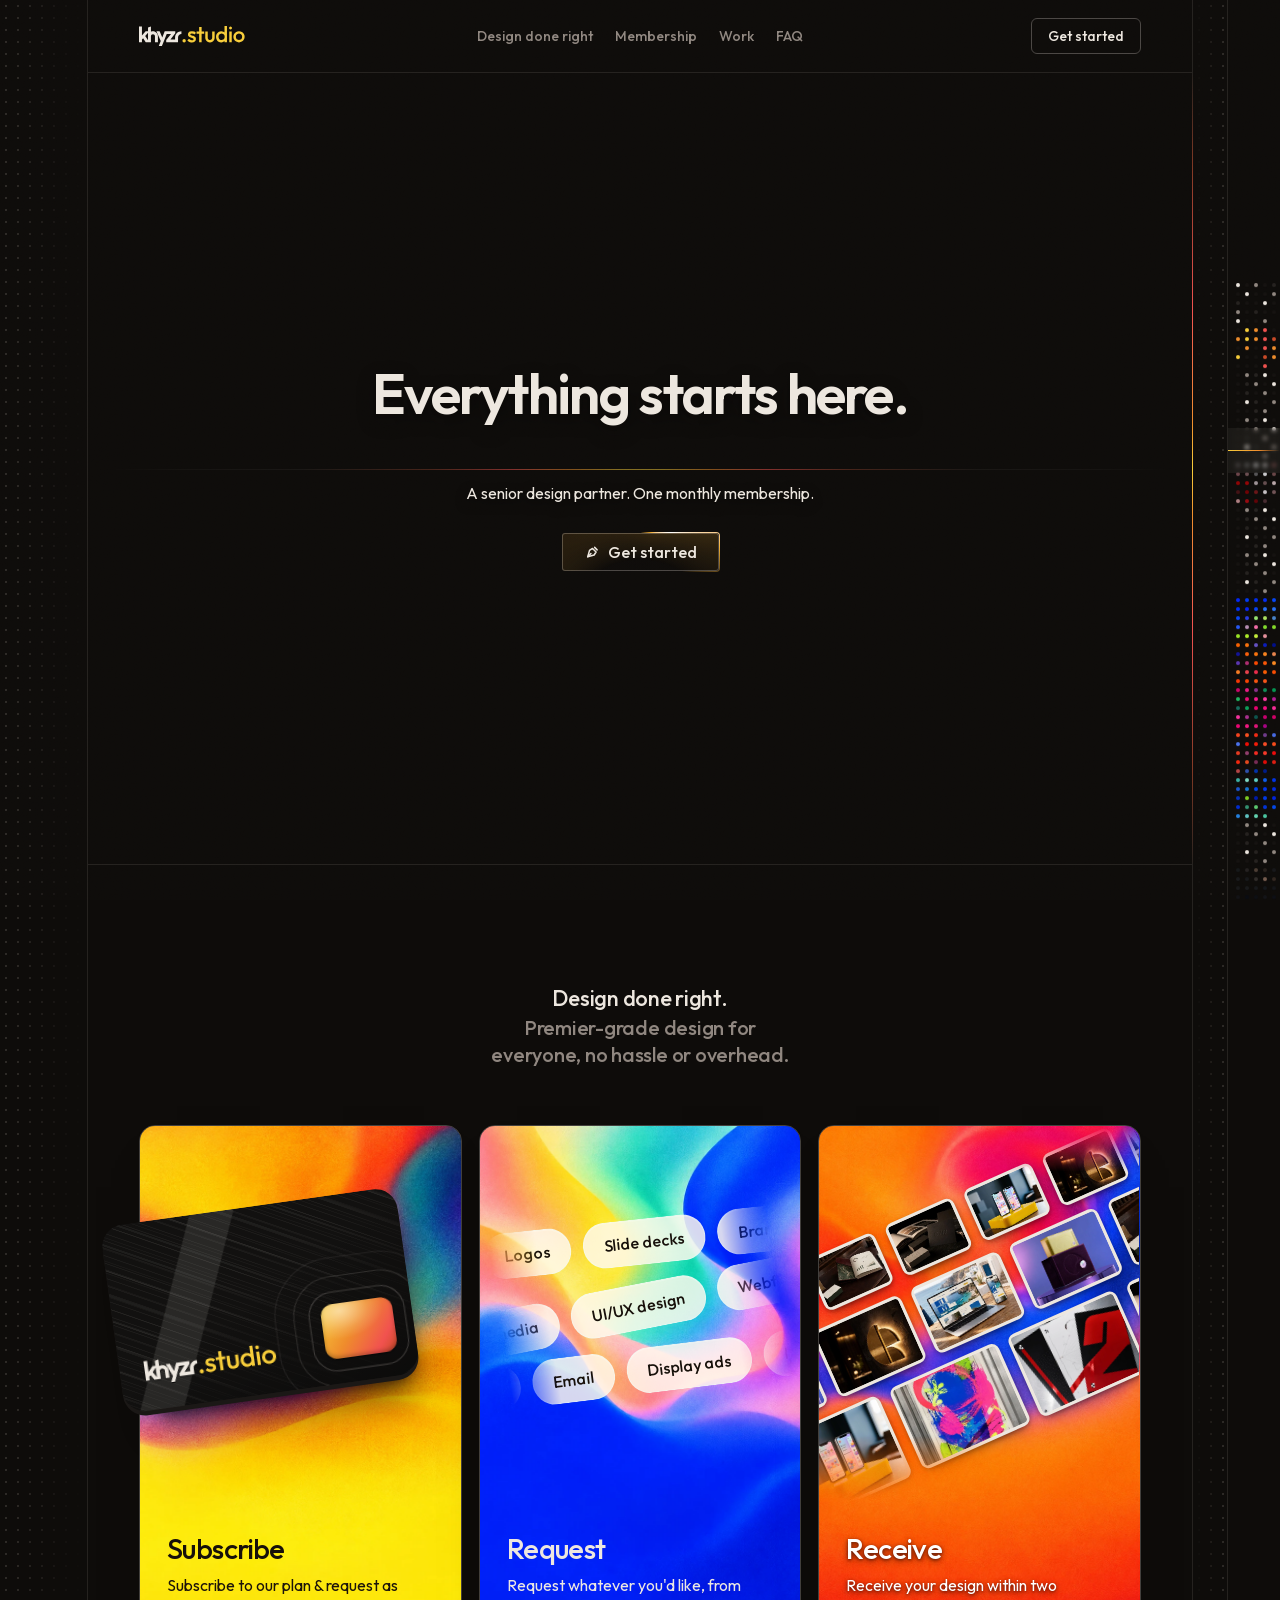
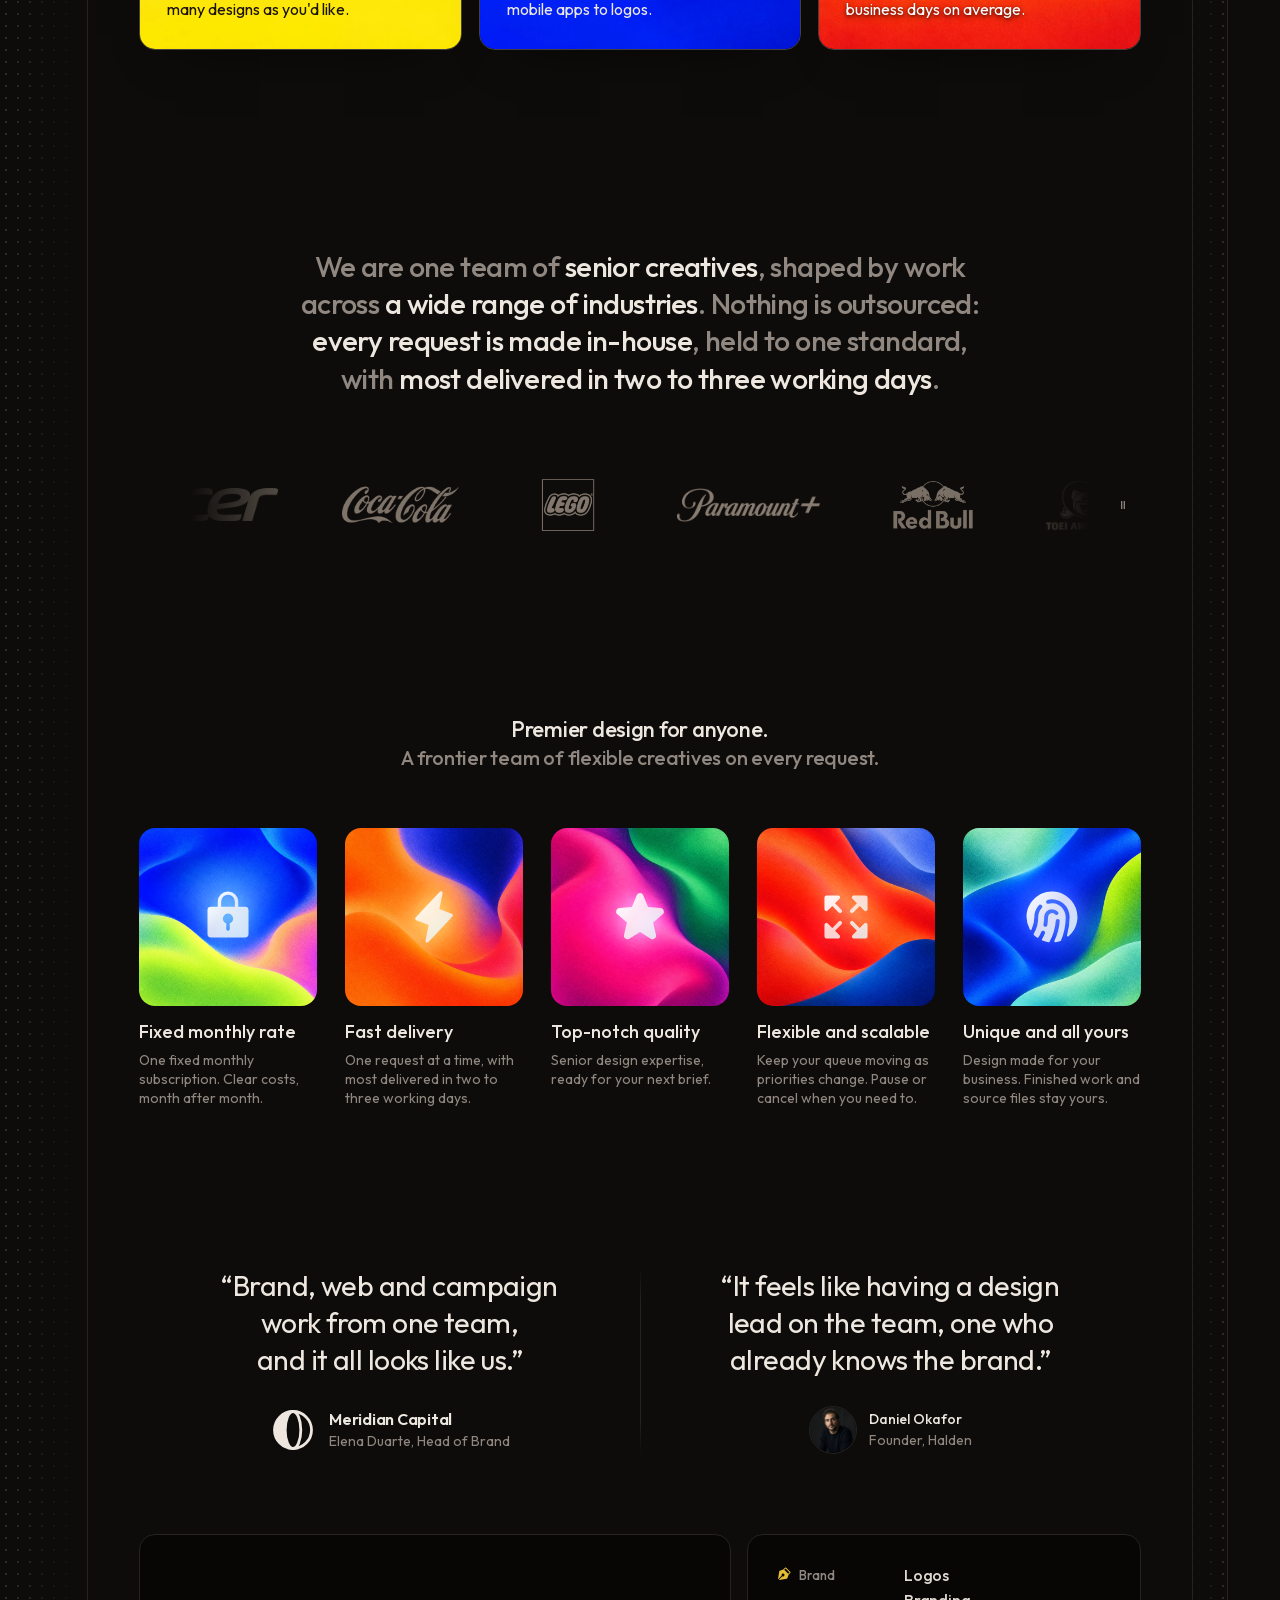
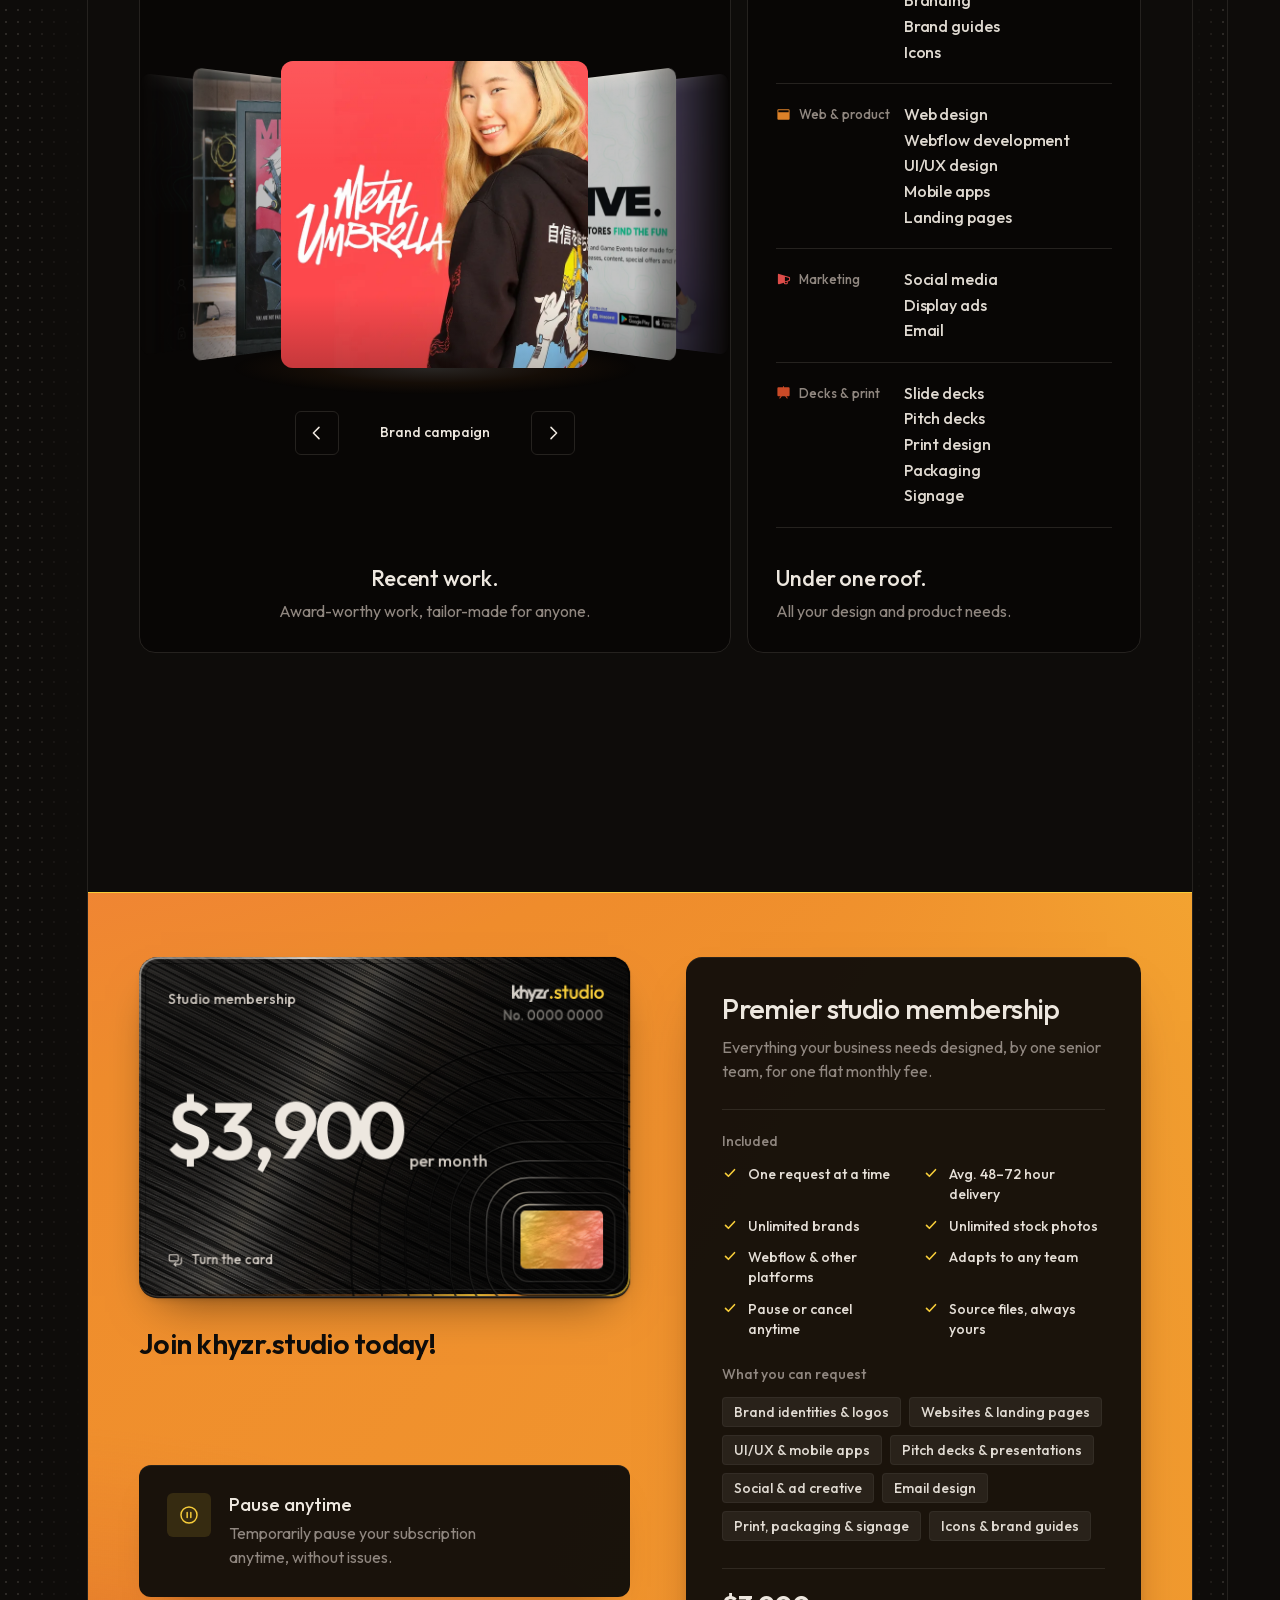
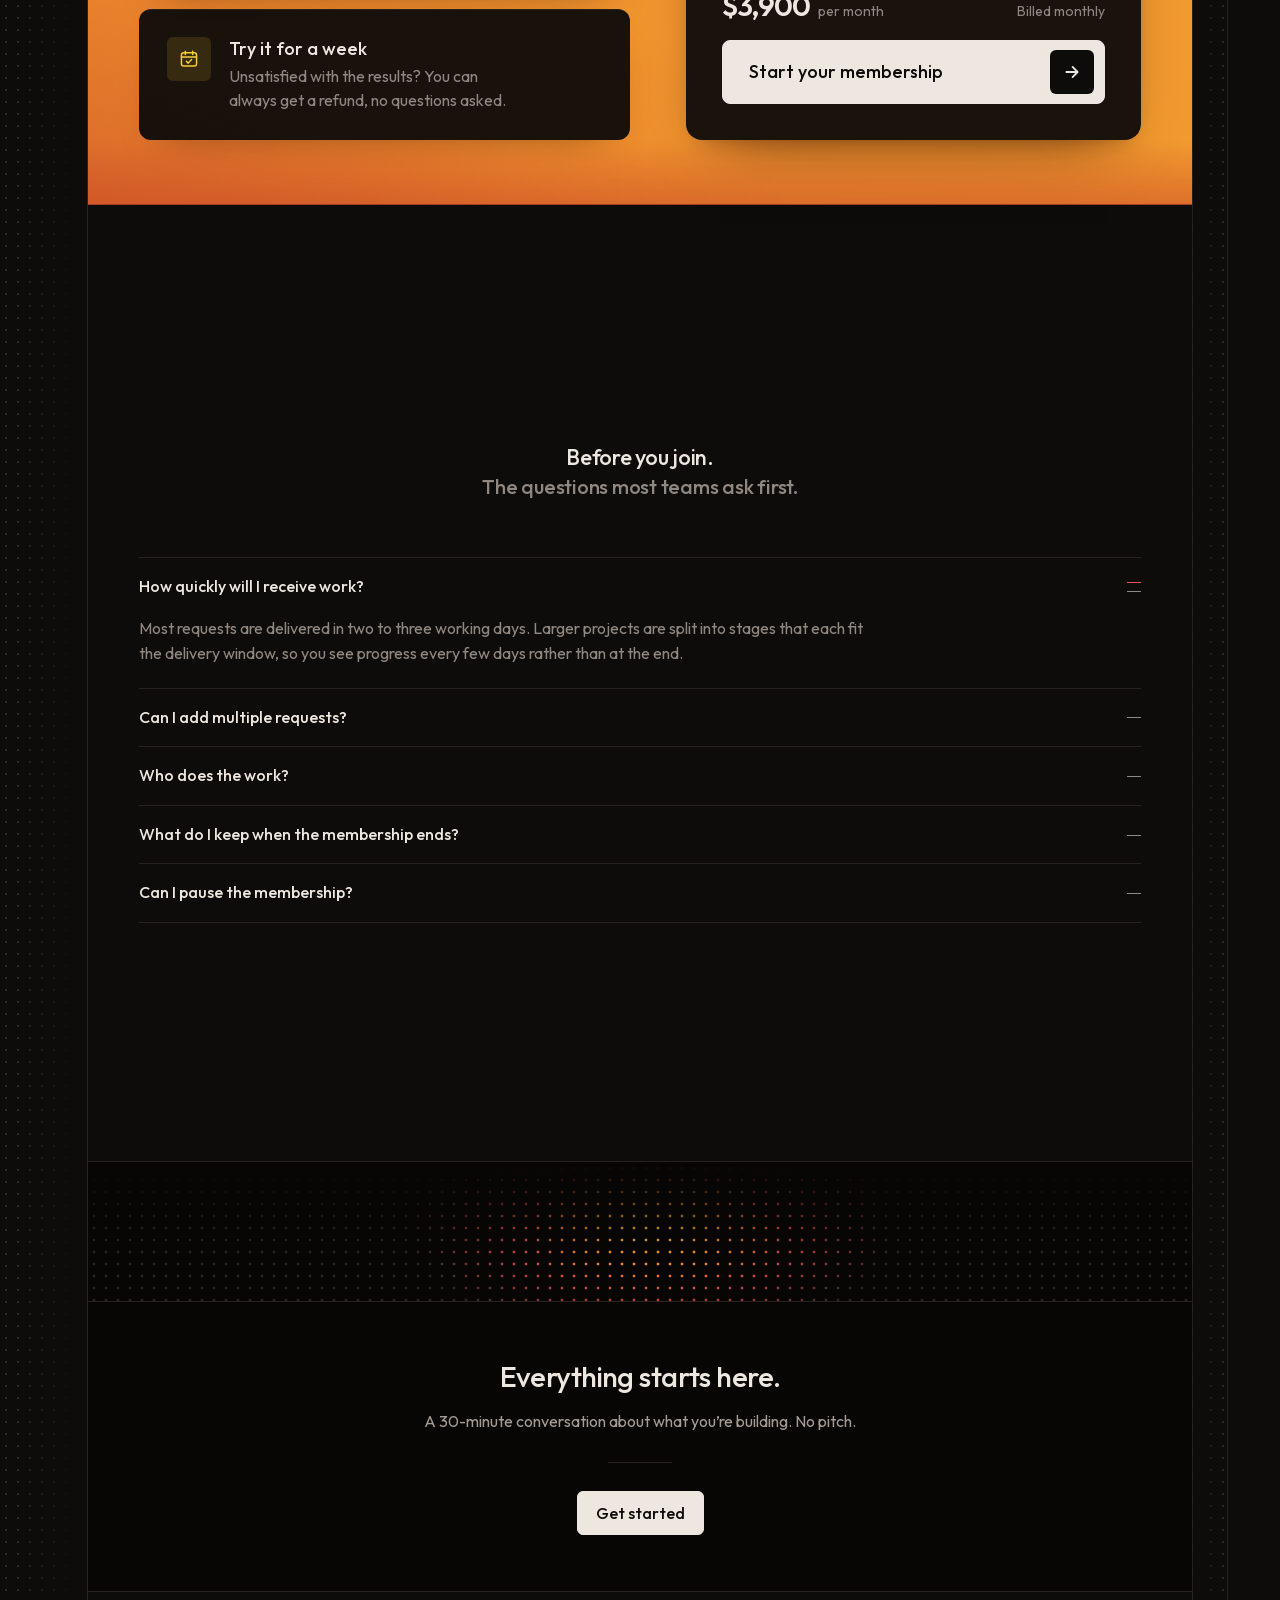
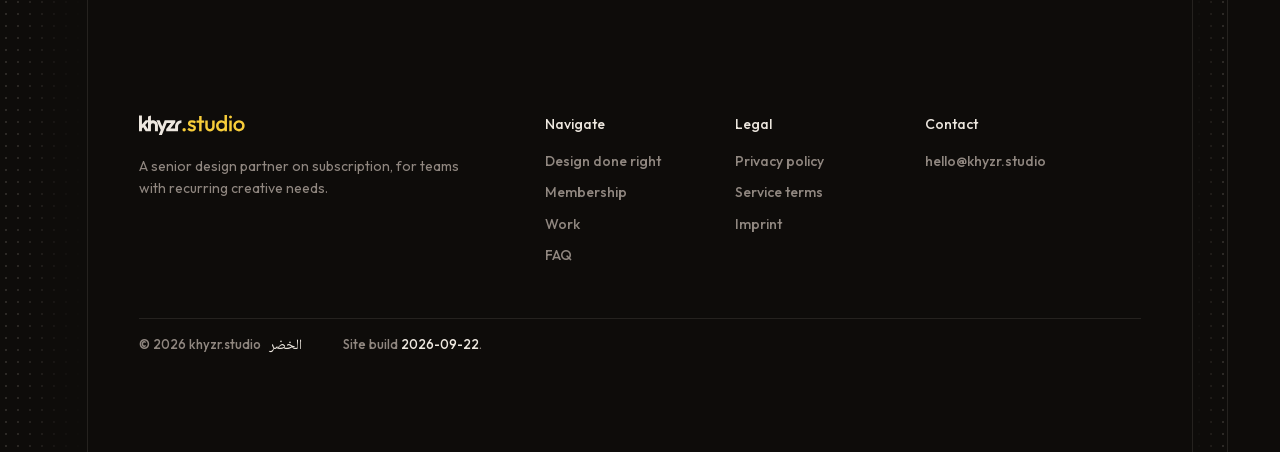
==== index.html @ f286a23e "Preview of website-studio@726190d" ====
<!DOCTYPE html><!--t2rWc2_hnNR9kRHtSzH8T--><html lang="en" class="__variable_410c3d __variable_7606d3"><head><meta charSet="utf-8"/><meta name="viewport" content="width=device-width, initial-scale=1"/><link rel="preload" href="/_next/static/media/7b0b24f36b1a6d0b-s.p.woff2" as="font" crossorigin="" type="font/woff2"/><link rel="preload" href="/_next/static/media/f2e04ce228470912-s.p.woff2" as="font" crossorigin="" type="font/woff2"/><link rel="preload" as="image" href="/img/receive/receive-02-deck.webp"/><link rel="preload" as="image" href="/img/receive/receive-06-wide.webp"/><link rel="preload" as="image" href="/img/receive/receive-01-identity.webp"/><link rel="preload" as="image" href="/img/receive/receive-07-app.webp"/><link rel="preload" as="image" href="/img/receive/receive-08-signage.webp"/><link rel="preload" as="image" href="/img/receive/receive-03-website.webp"/><link rel="stylesheet" href="/_next/static/css/c79469c5340d514a.css" data-precedence="next"/><link rel="stylesheet" href="/_next/static/css/db1cface6372df2c.css" data-precedence="next"/><link rel="stylesheet" href="/_next/static/css/697c5ca91e093f0e.css" data-precedence="next"/><link rel="preload" as="script" fetchPriority="low" href="/_next/static/chunks/webpack-2b2f8753585b2d2d.js"/><script src="/_next/static/chunks/4bd1b696-c023c6e3521b1417.js" async=""></script><script src="/_next/static/chunks/255-a85cef9cc3a04b12.js" async=""></script><script src="/_next/static/chunks/main-app-39441b90784ca240.js" async=""></script><script src="/_next/static/chunks/356-650632a4b6a40b7e.js" async=""></script><script src="/_next/static/chunks/app/page-a215ce2deec18c58.js" async=""></script><meta name="next-size-adjust" content=""/><meta name="theme-color" content="#0e0c0a"/><meta name="color-scheme" content="dark"/><title>khyzr.studio — design, on subscription</title><meta name="description" content="A senior design partner on one monthly membership. Send the requests; get back finished work."/><link rel="icon" href="data:,"/><script>(function(){try{var p=location.pathname;if(p!=='/'&&p!=='/index.html')return;var h=document.documentElement;h.classList.add('no-native-scrollbar');setTimeout(function(){if(!window.KHYZR_BARS)h.classList.remove('no-native-scrollbar')},6000);if(matchMedia('(prefers-reduced-motion: reduce)').matches)return;h.classList.add('arming');setTimeout(function(){if(!window.__khyzrArrival)h.classList.remove('arming')},1200)}catch(e){}})()</script><script src="/_next/static/chunks/polyfills-42372ed130431b0a.js" noModule=""></script></head><body><div hidden=""><!--$--><!--/$--></div><div class="page"><aside class="rail rail-l" aria-hidden="true"><div class="rail-tex"></div></aside><main class="main" id="main"><section id="nav" class="sect s-nav" data-folio="01" data-seam="none"><nav class="nav" aria-label="Primary"><a class="brand" href="#hero" aria-label="khyzr.studio"><svg class="logo" viewBox="0 -4.149 991.09 187.61" aria-hidden="true" focusable="false"><g class="logo-word"><path d="M 84.429688 130.542969 L 58.144531 89.496094 L 84.554688 60 Z M 149.753906 49.917969 C 144.023438 47.402344 137.683594 46.007812 131.015625 46.007812 C 124.347656 46.007812 118.007812 47.402344 112.273438 49.917969 L 112.011719 49.917969 L 112.011719 0.0117188 L 84.753906 9.097656 L 84.628906 45.441406 L 62.253906 45.441406 L 27.628906 83.871094 L 27.628906 0.0117188 L 0 0.0117188 L 0 147.371094 L 27.628906 147.371094 L 27.628906 121.507812 L 38.828125 109.707031 L 63.050781 147.371094 L 112.011719 147.371094 L 112.011719 92.234375 C 112.027344 81.851562 120.542969 73.4375 130.925781 73.4375 C 136.121094 73.4375 140.820312 75.539062 144.230469 78.941406 C 147.632812 82.34375 149.746094 87.042969 149.753906 92.234375 L 149.753906 147.371094 L 177.472656 147.371094 L 177.472656 92.207031 C 177.472656 73.324219 166.078125 57.082031 149.753906 49.917969"></path><path d="M 338.496094 104.855469 L 338.46875 121.730469 L 295.207031 121.582031 L 340.261719 64.429688 L 340.261719 45.4375 L 241.144531 45.4375 L 218.320312 102.765625 L 193.527344 45.4375 L 163.535156 45.4375 L 204.105469 137.5625 L 185.6875 183.460938 L 214.933594 183.460938 L 260.1875 71.25 L 300.4375 71.152344 L 255.382812 127.828125 L 255.382812 147.367188 L 366.023438 147.246094 L 366.4375 101.742188 C 366.59375 84.417969 380.683594 70.453125 398.007812 70.453125 L 398.007812 45.4375 C 365.179688 45.4375 338.550781 72.023438 338.496094 104.855469"></path></g><g class="logo-suffix"><path d="M423.522 149.475Q416.788 149.475 412.474 144.951Q408.16 140.426 408.16 133.903Q408.16 127.168 412.474 122.749Q416.788 118.33 423.522 118.33Q430.257 118.33 434.571 122.749Q438.885 127.168 438.885 133.903Q438.885 140.426 434.571 144.951Q430.257 149.475 423.522 149.475Z"></path><path d="M495.705 149.475Q487.287 149.475 479.5 147.266Q471.714 145.056 465.19 140.952Q458.667 136.849 453.826 130.956L468.557 116.225Q473.818 122.328 480.658 125.38Q487.497 128.431 496.126 128.431Q503.912 128.431 507.91 126.116Q511.909 123.801 511.909 119.382Q511.909 114.752 508.121 112.227Q504.333 109.702 498.335 107.913Q492.338 106.124 485.709 104.23Q479.08 102.336 473.082 99.074Q467.084 95.812 463.296 90.13Q459.508 84.448 459.508 75.399Q459.508 65.719 464.033 58.774Q468.557 51.829 476.87 48.041Q485.182 44.253 496.757 44.253Q508.963 44.253 518.327 48.568Q527.692 52.882 534.005 61.51L519.274 76.241Q514.855 70.769 509.173 68.034Q503.491 65.298 496.126 65.298Q489.181 65.298 485.393 67.402Q481.605 69.507 481.605 73.505Q481.605 77.714 485.393 80.029Q489.181 82.344 495.179 84.027Q501.176 85.711 507.805 87.71Q514.434 89.709 520.432 93.182Q526.429 96.654 530.217 102.441Q534.005 108.228 534.005 117.488Q534.005 132.219 523.694 140.847Q513.382 149.475 495.705 149.475Z"></path><path d="M564.309 147.371V4.269H587.458V147.371ZM540.108 67.402V46.358H611.659V67.402Z"></path><path d="M665.743 149.475Q652.99 149.475 642.952 143.793Q632.914 138.111 627.337 128.148Q621.761 118.184 621.761 105.045V46.358H644.909V104.02Q644.909 111.385 647.33 116.541Q649.75 121.697 654.485 124.433Q659.22 127.168 665.812 127.168Q675.845 127.168 681.211 121.171Q686.577 115.173 686.577 104.02V46.358H709.726V105.072Q709.726 118.33 704.149 128.326Q698.573 138.322 688.653 143.899Q678.733 149.475 665.743 149.475Z"></path><path d="M771.176 149.475Q757.497 149.475 746.46 142.536Q735.422 135.597 728.993 123.702Q722.563 111.806 722.563 97.03Q722.563 82.038 728.982 70.195Q735.4 58.353 746.408 51.303Q757.416 44.253 771.176 44.253Q782.75 44.253 791.694 49.199Q800.638 54.144 805.899 62.773Q811.16 71.401 811.16 82.344V111.385Q811.16 122.328 806.004 130.956Q800.848 139.585 791.799 144.53Q782.75 149.475 771.176 149.475ZM774.964 127.589Q783.592 127.589 789.987 123.661Q796.381 119.734 799.983 112.824Q803.584 105.914 803.584 96.864Q803.584 87.734 799.962 80.85Q796.341 73.966 789.966 70.053Q783.592 66.14 775.069 66.14Q766.546 66.14 760.144 70.071Q753.742 74.003 750.043 80.92Q746.343 87.836 746.343 96.864Q746.343 105.914 750.009 112.85Q753.675 119.786 760.16 123.688Q766.646 127.589 774.964 127.589ZM825.26 147.371H802.111V120.224L806.11 95.602L802.111 71.19V-4.149H825.26Z"></path><path d="M846.936 147.371V46.358H870.085V147.371ZM858.51 27.839Q852.618 27.839 848.724 23.84Q844.831 19.842 844.831 13.95Q844.831 8.057 848.724 4.059Q852.618 0.06 858.51 0.06Q864.613 0.06 868.401 4.059Q872.189 8.057 872.189 13.95Q872.189 19.842 868.401 23.84Q864.613 27.839 858.51 27.839Z"></path><path d="M938.058 149.475Q923.327 149.475 911.332 142.426Q899.336 135.376 892.286 123.38Q885.237 111.385 885.237 96.654Q885.237 81.923 892.286 70.138Q899.336 58.353 911.332 51.303Q923.327 44.253 938.058 44.253Q952.999 44.253 964.995 51.198Q976.99 58.143 984.04 70.033Q991.09 81.923 991.09 96.654Q991.09 111.385 984.04 123.38Q976.99 135.376 964.995 142.426Q952.999 149.475 938.058 149.475ZM938.058 127.168Q946.686 127.168 953.315 123.275Q959.944 119.382 963.627 112.437Q967.31 105.493 967.31 96.654Q967.31 87.815 963.522 81.081Q959.734 74.347 953.21 70.454Q946.686 66.561 938.058 66.561Q929.64 66.561 923.011 70.454Q916.382 74.347 912.699 81.081Q909.017 87.815 909.017 96.654Q909.017 105.493 912.699 112.437Q916.382 119.382 923.011 123.275Q929.64 127.168 938.058 127.168Z"></path></g></svg></a><ul class="nav-links" data-nav="true"><li><a class="sm" href="#steps"><span>Design done right</span></a></li><li><a class="sm" href="#membership"><span>Membership</span></a></li><li><a class="sm" href="#work"><span>Work</span></a></li><li><a class="sm" href="#faq"><span>FAQ</span></a></li></ul><a class="btn btn-primary btn-sm t-btn" href="#membership">Get started</a></nav></section><section id="hero" class="sect s-hero sect-bleed" data-folio="02" data-name="Hero" data-seam="none"><div class="hero" id="heroStage" data-p="{&quot;preset&quot;:&quot;ember&quot;,&quot;object&quot;:&quot;petal&quot;,&quot;min&quot;:1.8,&quot;max&quot;:1.8,&quot;dur&quot;:2,&quot;fold&quot;:0.97,&quot;glow&quot;:0,&quot;veil&quot;:0.16,&quot;size&quot;:1.12,&quot;mouse&quot;:true,&quot;scroll&quot;:true,&quot;grain&quot;:false,&quot;layout&quot;:&quot;center&quot;,&quot;choreo&quot;:true}" data-bg="#0e0c0a" data-transparent=""><canvas id="gl" class="hero-gl" aria-hidden="true"></canvas><div class="lockup lockup-b" data-lockup="b" data-layout="center"><h1 class="h1 rise">Everything starts here.</h1><p class="lede">A senior design partner. One monthly membership.</p><div class="cta-row"><a class="btn btn-primary btn-hero t-btn btn-shiny" href="#membership"><span class="btn-ico" aria-hidden="true"><svg viewBox="0 0 16 16" fill="none" stroke="currentColor" stroke-width="1.5" stroke-linecap="round" stroke-linejoin="round" aria-hidden="true"><g transform="rotate(45 8 8)"><path d="M8 14 4.75 8.25 5.5 4.75h5l.75 3.5z"></path><path d="M8 14V9.5M6.25 2.5h3.5"></path></g></svg></span><span class="btn-label">Get started</span></a></div></div></div></section><section id="steps" class="sect s-steps" data-folio="03" data-name="Design done right" data-seam="major"><div class="section-head"><h2 class="h2">Design done right.</h2><p class="head-cont">Premier-grade design for everyone, no hassle or overhead.</p></div><ol class="journey" role="list" aria-label="How the design subscription works"><li class="journey-panel journey-panel--subscribe"><div class="journey-art" aria-hidden="true"></div><div class="subscribe-card" aria-hidden="true" data-glint="true"><i class="subscribe-card__cast"></i><div class="subscribe-card__body"><i class="subscribe-card__grain"></i><i class="subscribe-card__gloss"></i><i class="subscribe-card__ripples" aria-hidden="true"><svg viewBox="0 0 1000 1000" fill="none" focusable="false" aria-hidden="true"><g class="cr-ring" style="--i:0;--o:0.2;--o-hot:0.36;--od:0.7"><rect class="cr-lit" x="616" y="656.1" width="356.9" height="295.3" rx="90.2"></rect></g><g class="cr-ring" style="--i:1;--o:0.13;--o-hot:0.36;--od:0.78"><rect class="cr-lit" x="558.5" y="598.6" width="471.8" height="410.2" rx="147.7"></rect></g><g class="cr-ring" style="--i:2;--o:0.08;--o-hot:0.256;--od:0.86"><rect class="cr-lit" x="488.8" y="528.9" width="611.3" height="549.7" rx="217.4"></rect></g></svg></i><i class="subscribe-card__chip"></i><span class="subscribe-card__mark"><svg class="logo logo-lip" viewBox="0 -4.149 991.09 187.61" aria-hidden="true" focusable="false"><g class="logo-word"><path d="M 84.429688 130.542969 L 58.144531 89.496094 L 84.554688 60 Z M 149.753906 49.917969 C 144.023438 47.402344 137.683594 46.007812 131.015625 46.007812 C 124.347656 46.007812 118.007812 47.402344 112.273438 49.917969 L 112.011719 49.917969 L 112.011719 0.0117188 L 84.753906 9.097656 L 84.628906 45.441406 L 62.253906 45.441406 L 27.628906 83.871094 L 27.628906 0.0117188 L 0 0.0117188 L 0 147.371094 L 27.628906 147.371094 L 27.628906 121.507812 L 38.828125 109.707031 L 63.050781 147.371094 L 112.011719 147.371094 L 112.011719 92.234375 C 112.027344 81.851562 120.542969 73.4375 130.925781 73.4375 C 136.121094 73.4375 140.820312 75.539062 144.230469 78.941406 C 147.632812 82.34375 149.746094 87.042969 149.753906 92.234375 L 149.753906 147.371094 L 177.472656 147.371094 L 177.472656 92.207031 C 177.472656 73.324219 166.078125 57.082031 149.753906 49.917969"></path><path d="M 338.496094 104.855469 L 338.46875 121.730469 L 295.207031 121.582031 L 340.261719 64.429688 L 340.261719 45.4375 L 241.144531 45.4375 L 218.320312 102.765625 L 193.527344 45.4375 L 163.535156 45.4375 L 204.105469 137.5625 L 185.6875 183.460938 L 214.933594 183.460938 L 260.1875 71.25 L 300.4375 71.152344 L 255.382812 127.828125 L 255.382812 147.367188 L 366.023438 147.246094 L 366.4375 101.742188 C 366.59375 84.417969 380.683594 70.453125 398.007812 70.453125 L 398.007812 45.4375 C 365.179688 45.4375 338.550781 72.023438 338.496094 104.855469"></path></g><g class="logo-suffix"><path d="M423.522 149.475Q416.788 149.475 412.474 144.951Q408.16 140.426 408.16 133.903Q408.16 127.168 412.474 122.749Q416.788 118.33 423.522 118.33Q430.257 118.33 434.571 122.749Q438.885 127.168 438.885 133.903Q438.885 140.426 434.571 144.951Q430.257 149.475 423.522 149.475Z"></path><path d="M495.705 149.475Q487.287 149.475 479.5 147.266Q471.714 145.056 465.19 140.952Q458.667 136.849 453.826 130.956L468.557 116.225Q473.818 122.328 480.658 125.38Q487.497 128.431 496.126 128.431Q503.912 128.431 507.91 126.116Q511.909 123.801 511.909 119.382Q511.909 114.752 508.121 112.227Q504.333 109.702 498.335 107.913Q492.338 106.124 485.709 104.23Q479.08 102.336 473.082 99.074Q467.084 95.812 463.296 90.13Q459.508 84.448 459.508 75.399Q459.508 65.719 464.033 58.774Q468.557 51.829 476.87 48.041Q485.182 44.253 496.757 44.253Q508.963 44.253 518.327 48.568Q527.692 52.882 534.005 61.51L519.274 76.241Q514.855 70.769 509.173 68.034Q503.491 65.298 496.126 65.298Q489.181 65.298 485.393 67.402Q481.605 69.507 481.605 73.505Q481.605 77.714 485.393 80.029Q489.181 82.344 495.179 84.027Q501.176 85.711 507.805 87.71Q514.434 89.709 520.432 93.182Q526.429 96.654 530.217 102.441Q534.005 108.228 534.005 117.488Q534.005 132.219 523.694 140.847Q513.382 149.475 495.705 149.475Z"></path><path d="M564.309 147.371V4.269H587.458V147.371ZM540.108 67.402V46.358H611.659V67.402Z"></path><path d="M665.743 149.475Q652.99 149.475 642.952 143.793Q632.914 138.111 627.337 128.148Q621.761 118.184 621.761 105.045V46.358H644.909V104.02Q644.909 111.385 647.33 116.541Q649.75 121.697 654.485 124.433Q659.22 127.168 665.812 127.168Q675.845 127.168 681.211 121.171Q686.577 115.173 686.577 104.02V46.358H709.726V105.072Q709.726 118.33 704.149 128.326Q698.573 138.322 688.653 143.899Q678.733 149.475 665.743 149.475Z"></path><path d="M771.176 149.475Q757.497 149.475 746.46 142.536Q735.422 135.597 728.993 123.702Q722.563 111.806 722.563 97.03Q722.563 82.038 728.982 70.195Q735.4 58.353 746.408 51.303Q757.416 44.253 771.176 44.253Q782.75 44.253 791.694 49.199Q800.638 54.144 805.899 62.773Q811.16 71.401 811.16 82.344V111.385Q811.16 122.328 806.004 130.956Q800.848 139.585 791.799 144.53Q782.75 149.475 771.176 149.475ZM774.964 127.589Q783.592 127.589 789.987 123.661Q796.381 119.734 799.983 112.824Q803.584 105.914 803.584 96.864Q803.584 87.734 799.962 80.85Q796.341 73.966 789.966 70.053Q783.592 66.14 775.069 66.14Q766.546 66.14 760.144 70.071Q753.742 74.003 750.043 80.92Q746.343 87.836 746.343 96.864Q746.343 105.914 750.009 112.85Q753.675 119.786 760.16 123.688Q766.646 127.589 774.964 127.589ZM825.26 147.371H802.111V120.224L806.11 95.602L802.111 71.19V-4.149H825.26Z"></path><path d="M846.936 147.371V46.358H870.085V147.371ZM858.51 27.839Q852.618 27.839 848.724 23.84Q844.831 19.842 844.831 13.95Q844.831 8.057 848.724 4.059Q852.618 0.06 858.51 0.06Q864.613 0.06 868.401 4.059Q872.189 8.057 872.189 13.95Q872.189 19.842 868.401 23.84Q864.613 27.839 858.51 27.839Z"></path><path d="M938.058 149.475Q923.327 149.475 911.332 142.426Q899.336 135.376 892.286 123.38Q885.237 111.385 885.237 96.654Q885.237 81.923 892.286 70.138Q899.336 58.353 911.332 51.303Q923.327 44.253 938.058 44.253Q952.999 44.253 964.995 51.198Q976.99 58.143 984.04 70.033Q991.09 81.923 991.09 96.654Q991.09 111.385 984.04 123.38Q976.99 135.376 964.995 142.426Q952.999 149.475 938.058 149.475ZM938.058 127.168Q946.686 127.168 953.315 123.275Q959.944 119.382 963.627 112.437Q967.31 105.493 967.31 96.654Q967.31 87.815 963.522 81.081Q959.734 74.347 953.21 70.454Q946.686 66.561 938.058 66.561Q929.64 66.561 923.011 70.454Q916.382 74.347 912.699 81.081Q909.017 87.815 909.017 96.654Q909.017 105.493 912.699 112.437Q916.382 119.382 923.011 123.275Q929.64 127.168 938.058 127.168Z"></path></g></svg><svg class="logo" viewBox="0 -4.149 991.09 187.61" aria-hidden="true" focusable="false"><g class="logo-word"><path d="M 84.429688 130.542969 L 58.144531 89.496094 L 84.554688 60 Z M 149.753906 49.917969 C 144.023438 47.402344 137.683594 46.007812 131.015625 46.007812 C 124.347656 46.007812 118.007812 47.402344 112.273438 49.917969 L 112.011719 49.917969 L 112.011719 0.0117188 L 84.753906 9.097656 L 84.628906 45.441406 L 62.253906 45.441406 L 27.628906 83.871094 L 27.628906 0.0117188 L 0 0.0117188 L 0 147.371094 L 27.628906 147.371094 L 27.628906 121.507812 L 38.828125 109.707031 L 63.050781 147.371094 L 112.011719 147.371094 L 112.011719 92.234375 C 112.027344 81.851562 120.542969 73.4375 130.925781 73.4375 C 136.121094 73.4375 140.820312 75.539062 144.230469 78.941406 C 147.632812 82.34375 149.746094 87.042969 149.753906 92.234375 L 149.753906 147.371094 L 177.472656 147.371094 L 177.472656 92.207031 C 177.472656 73.324219 166.078125 57.082031 149.753906 49.917969"></path><path d="M 338.496094 104.855469 L 338.46875 121.730469 L 295.207031 121.582031 L 340.261719 64.429688 L 340.261719 45.4375 L 241.144531 45.4375 L 218.320312 102.765625 L 193.527344 45.4375 L 163.535156 45.4375 L 204.105469 137.5625 L 185.6875 183.460938 L 214.933594 183.460938 L 260.1875 71.25 L 300.4375 71.152344 L 255.382812 127.828125 L 255.382812 147.367188 L 366.023438 147.246094 L 366.4375 101.742188 C 366.59375 84.417969 380.683594 70.453125 398.007812 70.453125 L 398.007812 45.4375 C 365.179688 45.4375 338.550781 72.023438 338.496094 104.855469"></path></g><g class="logo-suffix"><path d="M423.522 149.475Q416.788 149.475 412.474 144.951Q408.16 140.426 408.16 133.903Q408.16 127.168 412.474 122.749Q416.788 118.33 423.522 118.33Q430.257 118.33 434.571 122.749Q438.885 127.168 438.885 133.903Q438.885 140.426 434.571 144.951Q430.257 149.475 423.522 149.475Z"></path><path d="M495.705 149.475Q487.287 149.475 479.5 147.266Q471.714 145.056 465.19 140.952Q458.667 136.849 453.826 130.956L468.557 116.225Q473.818 122.328 480.658 125.38Q487.497 128.431 496.126 128.431Q503.912 128.431 507.91 126.116Q511.909 123.801 511.909 119.382Q511.909 114.752 508.121 112.227Q504.333 109.702 498.335 107.913Q492.338 106.124 485.709 104.23Q479.08 102.336 473.082 99.074Q467.084 95.812 463.296 90.13Q459.508 84.448 459.508 75.399Q459.508 65.719 464.033 58.774Q468.557 51.829 476.87 48.041Q485.182 44.253 496.757 44.253Q508.963 44.253 518.327 48.568Q527.692 52.882 534.005 61.51L519.274 76.241Q514.855 70.769 509.173 68.034Q503.491 65.298 496.126 65.298Q489.181 65.298 485.393 67.402Q481.605 69.507 481.605 73.505Q481.605 77.714 485.393 80.029Q489.181 82.344 495.179 84.027Q501.176 85.711 507.805 87.71Q514.434 89.709 520.432 93.182Q526.429 96.654 530.217 102.441Q534.005 108.228 534.005 117.488Q534.005 132.219 523.694 140.847Q513.382 149.475 495.705 149.475Z"></path><path d="M564.309 147.371V4.269H587.458V147.371ZM540.108 67.402V46.358H611.659V67.402Z"></path><path d="M665.743 149.475Q652.99 149.475 642.952 143.793Q632.914 138.111 627.337 128.148Q621.761 118.184 621.761 105.045V46.358H644.909V104.02Q644.909 111.385 647.33 116.541Q649.75 121.697 654.485 124.433Q659.22 127.168 665.812 127.168Q675.845 127.168 681.211 121.171Q686.577 115.173 686.577 104.02V46.358H709.726V105.072Q709.726 118.33 704.149 128.326Q698.573 138.322 688.653 143.899Q678.733 149.475 665.743 149.475Z"></path><path d="M771.176 149.475Q757.497 149.475 746.46 142.536Q735.422 135.597 728.993 123.702Q722.563 111.806 722.563 97.03Q722.563 82.038 728.982 70.195Q735.4 58.353 746.408 51.303Q757.416 44.253 771.176 44.253Q782.75 44.253 791.694 49.199Q800.638 54.144 805.899 62.773Q811.16 71.401 811.16 82.344V111.385Q811.16 122.328 806.004 130.956Q800.848 139.585 791.799 144.53Q782.75 149.475 771.176 149.475ZM774.964 127.589Q783.592 127.589 789.987 123.661Q796.381 119.734 799.983 112.824Q803.584 105.914 803.584 96.864Q803.584 87.734 799.962 80.85Q796.341 73.966 789.966 70.053Q783.592 66.14 775.069 66.14Q766.546 66.14 760.144 70.071Q753.742 74.003 750.043 80.92Q746.343 87.836 746.343 96.864Q746.343 105.914 750.009 112.85Q753.675 119.786 760.16 123.688Q766.646 127.589 774.964 127.589ZM825.26 147.371H802.111V120.224L806.11 95.602L802.111 71.19V-4.149H825.26Z"></path><path d="M846.936 147.371V46.358H870.085V147.371ZM858.51 27.839Q852.618 27.839 848.724 23.84Q844.831 19.842 844.831 13.95Q844.831 8.057 848.724 4.059Q852.618 0.06 858.51 0.06Q864.613 0.06 868.401 4.059Q872.189 8.057 872.189 13.95Q872.189 19.842 868.401 23.84Q864.613 27.839 858.51 27.839Z"></path><path d="M938.058 149.475Q923.327 149.475 911.332 142.426Q899.336 135.376 892.286 123.38Q885.237 111.385 885.237 96.654Q885.237 81.923 892.286 70.138Q899.336 58.353 911.332 51.303Q923.327 44.253 938.058 44.253Q952.999 44.253 964.995 51.198Q976.99 58.143 984.04 70.033Q991.09 81.923 991.09 96.654Q991.09 111.385 984.04 123.38Q976.99 135.376 964.995 142.426Q952.999 149.475 938.058 149.475ZM938.058 127.168Q946.686 127.168 953.315 123.275Q959.944 119.382 963.627 112.437Q967.31 105.493 967.31 96.654Q967.31 87.815 963.522 81.081Q959.734 74.347 953.21 70.454Q946.686 66.561 938.058 66.561Q929.64 66.561 923.011 70.454Q916.382 74.347 912.699 81.081Q909.017 87.815 909.017 96.654Q909.017 105.493 912.699 112.437Q916.382 119.382 923.011 123.275Q929.64 127.168 938.058 127.168Z"></path></g></svg></span></div></div><div class="journey-copy"><h3 class="h3">Subscribe</h3><p>Subscribe to our plan &amp; request as many designs as you&#x27;d like.</p></div></li><li class="journey-panel journey-panel--request"><div class="journey-art" aria-hidden="true"><div class="request-tracks"><div class="request-track request-track--1"><div class="request-track__run"><span class="request-pill">Web design</span><span class="request-pill">Logos</span><span class="request-pill">Slide decks</span><span class="request-pill">Branding</span><span class="request-pill request-pill--dup">Web design</span><span class="request-pill request-pill--dup">Logos</span><span class="request-pill request-pill--dup">Slide decks</span><span class="request-pill request-pill--dup">Branding</span><span class="request-pill request-pill--dup">Web design</span><span class="request-pill request-pill--dup">Logos</span><span class="request-pill request-pill--dup">Slide decks</span><span class="request-pill request-pill--dup">Branding</span></div></div><div class="request-track request-track--2"><div class="request-track__run"><span class="request-pill">Social media</span><span class="request-pill">UI/UX design</span><span class="request-pill">Webflow development</span><span class="request-pill">Mobile apps</span><span class="request-pill request-pill--dup">Social media</span><span class="request-pill request-pill--dup">UI/UX design</span><span class="request-pill request-pill--dup">Webflow development</span><span class="request-pill request-pill--dup">Mobile apps</span><span class="request-pill request-pill--dup">Social media</span><span class="request-pill request-pill--dup">UI/UX design</span><span class="request-pill request-pill--dup">Webflow development</span><span class="request-pill request-pill--dup">Mobile apps</span></div></div><div class="request-track request-track--3"><div class="request-track__run"><span class="request-pill">Print design</span><span class="request-pill">Email</span><span class="request-pill">Display ads</span><span class="request-pill">Icons</span><span class="request-pill">Brand guides</span><span class="request-pill request-pill--dup">Print design</span><span class="request-pill request-pill--dup">Email</span><span class="request-pill request-pill--dup">Display ads</span><span class="request-pill request-pill--dup">Icons</span><span class="request-pill request-pill--dup">Brand guides</span><span class="request-pill request-pill--dup">Print design</span><span class="request-pill request-pill--dup">Email</span><span class="request-pill request-pill--dup">Display ads</span><span class="request-pill request-pill--dup">Icons</span><span class="request-pill request-pill--dup">Brand guides</span></div></div></div></div><div class="journey-copy"><h3 class="h3">Request</h3><p>Request whatever you&#x27;d like, from mobile apps to logos.</p></div></li><li class="journey-panel journey-panel--receive"><div class="journey-art" aria-hidden="true"></div><div class="receive-art" aria-hidden="true"><div class="receive-wall"><div class="receive-lane receive-lane--1"><div class="receive-lane__run"><div class="receive-sheet"><figure class="receive-sheet__face"><img alt="" loading="eager" width="480" height="360" decoding="async" data-nimg="1" style="color:transparent" src="/img/receive/receive-02-deck.webp"/></figure></div><div class="receive-sheet"><figure class="receive-sheet__face"><img alt="" loading="eager" width="480" height="360" decoding="async" data-nimg="1" style="color:transparent" src="/img/receive/receive-06-wide.webp"/></figure></div><div class="receive-sheet"><figure class="receive-sheet__face"><img alt="" loading="eager" width="480" height="360" decoding="async" data-nimg="1" style="color:transparent" src="/img/receive/receive-01-identity.webp"/></figure></div><div class="receive-sheet"><figure class="receive-sheet__face"><img alt="" loading="eager" width="480" height="360" decoding="async" data-nimg="1" style="color:transparent" src="/img/receive/receive-07-app.webp"/></figure></div><div class="receive-sheet"><figure class="receive-sheet__face"><img alt="" loading="eager" width="480" height="360" decoding="async" data-nimg="1" style="color:transparent" src="/img/receive/receive-08-signage.webp"/></figure></div><div class="receive-sheet"><figure class="receive-sheet__face"><img alt="" loading="eager" width="480" height="360" decoding="async" data-nimg="1" style="color:transparent" src="/img/receive/receive-03-website.webp"/></figure></div><div class="receive-sheet receive-sheet--dup"><figure class="receive-sheet__face"><img alt="" loading="lazy" width="480" height="360" decoding="async" data-nimg="1" style="color:transparent" src="/img/receive/receive-02-deck.webp"/></figure></div><div class="receive-sheet receive-sheet--dup"><figure class="receive-sheet__face"><img alt="" loading="lazy" width="480" height="360" decoding="async" data-nimg="1" style="color:transparent" src="/img/receive/receive-06-wide.webp"/></figure></div><div class="receive-sheet receive-sheet--dup"><figure class="receive-sheet__face"><img alt="" loading="lazy" width="480" height="360" decoding="async" data-nimg="1" style="color:transparent" src="/img/receive/receive-01-identity.webp"/></figure></div><div class="receive-sheet receive-sheet--dup"><figure class="receive-sheet__face"><img alt="" loading="lazy" width="480" height="360" decoding="async" data-nimg="1" style="color:transparent" src="/img/receive/receive-07-app.webp"/></figure></div><div class="receive-sheet receive-sheet--dup"><figure class="receive-sheet__face"><img alt="" loading="lazy" width="480" height="360" decoding="async" data-nimg="1" style="color:transparent" src="/img/receive/receive-08-signage.webp"/></figure></div><div class="receive-sheet receive-sheet--dup"><figure class="receive-sheet__face"><img alt="" loading="lazy" width="480" height="360" decoding="async" data-nimg="1" style="color:transparent" src="/img/receive/receive-03-website.webp"/></figure></div></div></div><div class="receive-lane receive-lane--2"><div class="receive-lane__run"><div class="receive-sheet"><figure class="receive-sheet__face"><img alt="" loading="lazy" width="480" height="360" decoding="async" data-nimg="1" style="color:transparent" src="/img/receive/receive-04-packaging.webp"/></figure></div><div class="receive-sheet"><figure class="receive-sheet__face"><img alt="" loading="lazy" width="480" height="360" decoding="async" data-nimg="1" style="color:transparent" src="/img/receive/receive-08-signage.webp"/></figure></div><div class="receive-sheet"><figure class="receive-sheet__face"><img alt="" loading="lazy" width="480" height="360" decoding="async" data-nimg="1" style="color:transparent" src="/img/receive/receive-03-website.webp"/></figure></div><div class="receive-sheet"><figure class="receive-sheet__face"><img alt="" loading="lazy" width="480" height="360" decoding="async" data-nimg="1" style="color:transparent" src="/img/receive/receive-04-packaging.webp"/></figure></div><div class="receive-sheet"><figure class="receive-sheet__face"><img alt="" loading="lazy" width="480" height="360" decoding="async" data-nimg="1" style="color:transparent" src="/img/receive/receive-06-wide.webp"/></figure></div><div class="receive-sheet"><figure class="receive-sheet__face"><img alt="" loading="lazy" width="480" height="360" decoding="async" data-nimg="1" style="color:transparent" src="/img/receive/receive-02-deck.webp"/></figure></div><div class="receive-sheet receive-sheet--dup"><figure class="receive-sheet__face"><img alt="" loading="lazy" width="480" height="360" decoding="async" data-nimg="1" style="color:transparent" src="/img/receive/receive-04-packaging.webp"/></figure></div><div class="receive-sheet receive-sheet--dup"><figure class="receive-sheet__face"><img alt="" loading="lazy" width="480" height="360" decoding="async" data-nimg="1" style="color:transparent" src="/img/receive/receive-08-signage.webp"/></figure></div><div class="receive-sheet receive-sheet--dup"><figure class="receive-sheet__face"><img alt="" loading="lazy" width="480" height="360" decoding="async" data-nimg="1" style="color:transparent" src="/img/receive/receive-03-website.webp"/></figure></div><div class="receive-sheet receive-sheet--dup"><figure class="receive-sheet__face"><img alt="" loading="lazy" width="480" height="360" decoding="async" data-nimg="1" style="color:transparent" src="/img/receive/receive-04-packaging.webp"/></figure></div><div class="receive-sheet receive-sheet--dup"><figure class="receive-sheet__face"><img alt="" loading="lazy" width="480" height="360" decoding="async" data-nimg="1" style="color:transparent" src="/img/receive/receive-06-wide.webp"/></figure></div><div class="receive-sheet receive-sheet--dup"><figure class="receive-sheet__face"><img alt="" loading="lazy" width="480" height="360" decoding="async" data-nimg="1" style="color:transparent" src="/img/receive/receive-02-deck.webp"/></figure></div></div></div><div class="receive-lane receive-lane--3"><div class="receive-lane__run"><div class="receive-sheet"><figure class="receive-sheet__face"><img alt="" loading="lazy" width="480" height="360" decoding="async" data-nimg="1" style="color:transparent" src="/img/receive/receive-07-app.webp"/></figure></div><div class="receive-sheet"><figure class="receive-sheet__face"><img alt="" loading="lazy" width="480" height="360" decoding="async" data-nimg="1" style="color:transparent" src="/img/receive/receive-05-poster.webp"/></figure></div><div class="receive-sheet"><figure class="receive-sheet__face"><img alt="" loading="lazy" width="480" height="360" decoding="async" data-nimg="1" style="color:transparent" src="/img/receive/receive-02-deck.webp"/></figure></div><div class="receive-sheet"><figure class="receive-sheet__face"><img alt="" loading="lazy" width="480" height="360" decoding="async" data-nimg="1" style="color:transparent" src="/img/receive/receive-01-identity.webp"/></figure></div><div class="receive-sheet"><figure class="receive-sheet__face"><img alt="" loading="lazy" width="480" height="360" decoding="async" data-nimg="1" style="color:transparent" src="/img/receive/receive-05-poster.webp"/></figure></div><div class="receive-sheet"><figure class="receive-sheet__face"><img alt="" loading="lazy" width="480" height="360" decoding="async" data-nimg="1" style="color:transparent" src="/img/receive/receive-01-identity.webp"/></figure></div><div class="receive-sheet receive-sheet--dup"><figure class="receive-sheet__face"><img alt="" loading="lazy" width="480" height="360" decoding="async" data-nimg="1" style="color:transparent" src="/img/receive/receive-07-app.webp"/></figure></div><div class="receive-sheet receive-sheet--dup"><figure class="receive-sheet__face"><img alt="" loading="lazy" width="480" height="360" decoding="async" data-nimg="1" style="color:transparent" src="/img/receive/receive-05-poster.webp"/></figure></div><div class="receive-sheet receive-sheet--dup"><figure class="receive-sheet__face"><img alt="" loading="lazy" width="480" height="360" decoding="async" data-nimg="1" style="color:transparent" src="/img/receive/receive-02-deck.webp"/></figure></div><div class="receive-sheet receive-sheet--dup"><figure class="receive-sheet__face"><img alt="" loading="lazy" width="480" height="360" decoding="async" data-nimg="1" style="color:transparent" src="/img/receive/receive-01-identity.webp"/></figure></div><div class="receive-sheet receive-sheet--dup"><figure class="receive-sheet__face"><img alt="" loading="lazy" width="480" height="360" decoding="async" data-nimg="1" style="color:transparent" src="/img/receive/receive-05-poster.webp"/></figure></div><div class="receive-sheet receive-sheet--dup"><figure class="receive-sheet__face"><img alt="" loading="lazy" width="480" height="360" decoding="async" data-nimg="1" style="color:transparent" src="/img/receive/receive-01-identity.webp"/></figure></div></div></div></div></div><div class="journey-copy"><h3 class="h3">Receive</h3><p>Receive your design within two business days on average.</p></div></li></ol></section><section id="statement" class="sect s-statement" data-folio="04" data-name="In-house" data-seam="minor"><div class="statement"><p class="statement-line"><span>We are one team of </span><b>senior creatives</b><span>, shaped by work across </span><b>a wide range of industries</b><span>. Nothing is outsourced: </span><b>every request is made in-house</b><span>, held to one standard, with </span><b>most delivered in two to three working days</b><span>.</span></p><div class="logos-row"><div class="logos-view" data-logos="true"><div class="logos-track"><ul class="logos-run" role="list" aria-label="Selected past clients"><li style="--h:99px;--m:url(/img/logos/logo-acer.webp);--ar:336 / 240;--tone:0.41"><span class="logo-mark" role="img" aria-label="Acer"></span></li><li style="--h:84px;--m:url(/img/logos/logo-coca-cola.webp);--ar:336 / 240;--tone:0.5"><span class="logo-mark" role="img" aria-label="Coca-Cola"></span></li><li style="--h:64px;--m:url(/img/logos/logo-lego.webp);--ar:336 / 240"><span class="logo-mark" role="img" aria-label="LEGO"></span></li><li style="--h:102px;--m:url(/img/logos/logo-paramount-plus.webp);--ar:336 / 240;--tone:0.55"><span class="logo-mark" role="img" aria-label="Paramount+"></span></li><li style="--h:70px;--m:url(/img/logos/logo-red-bull.webp);--ar:336 / 240;--tone:0.48"><span class="logo-mark" role="img" aria-label="Red Bull"></span></li><li style="--h:58px;--m:url(/img/logos/logo-toei-animation.webp);--ar:336 / 240;--tone:0.5"><span class="logo-mark" role="img" aria-label="Toei Animation"></span></li><li style="--h:76px;--m:url(/img/logos/logo-the-story-mob.webp);--ar:336 / 240;--tone:0.56"><span class="logo-mark" role="img" aria-label="The Story Mob"></span></li><li style="--h:61px;--m:url(/img/logos/logo-oni-studios.webp);--ar:336 / 240;--tone:0.6"><span class="logo-mark" role="img" aria-label="Oni Studios"></span></li></ul><ul class="logos-run logos-run--dup" role="list" aria-hidden="true"><li style="--h:99px;--m:url(/img/logos/logo-acer.webp);--ar:336 / 240;--tone:0.41"><span class="logo-mark"></span></li><li style="--h:84px;--m:url(/img/logos/logo-coca-cola.webp);--ar:336 / 240;--tone:0.5"><span class="logo-mark"></span></li><li style="--h:64px;--m:url(/img/logos/logo-lego.webp);--ar:336 / 240"><span class="logo-mark"></span></li><li style="--h:102px;--m:url(/img/logos/logo-paramount-plus.webp);--ar:336 / 240;--tone:0.55"><span class="logo-mark"></span></li><li style="--h:70px;--m:url(/img/logos/logo-red-bull.webp);--ar:336 / 240;--tone:0.48"><span class="logo-mark"></span></li><li style="--h:58px;--m:url(/img/logos/logo-toei-animation.webp);--ar:336 / 240;--tone:0.5"><span class="logo-mark"></span></li><li style="--h:76px;--m:url(/img/logos/logo-the-story-mob.webp);--ar:336 / 240;--tone:0.56"><span class="logo-mark"></span></li><li style="--h:61px;--m:url(/img/logos/logo-oni-studios.webp);--ar:336 / 240;--tone:0.6"><span class="logo-mark"></span></li></ul></div></div><button hidden="" type="button" class="logos-btn" data-logos-toggle="true" aria-pressed="false" aria-label="Pause client logos"><svg class="logos-ico logos-ico--pause" viewBox="0 0 16 16" width="12" height="12" aria-hidden="true" focusable="false"><path d="M5.4 2.6h1.7v10.8H5.4zM8.9 2.6h1.7v10.8H8.9z" fill="currentColor"></path></svg><svg class="logos-ico logos-ico--play" viewBox="0 0 16 16" width="12" height="12" aria-hidden="true" focusable="false"><path d="M4.6 2.6 13 8l-8.4 5.4z" fill="currentColor"></path></svg></button></div></div></section><section id="queue" class="sect s-queue" data-folio="05" data-name="Membership benefits" data-seam="minor"><div class="section-head"><h2 class="h2">Premier design for anyone.</h2><p class="head-cont">A frontier team of flexible creatives on every request.</p></div><ul class="benefits" aria-label="Membership benefits"><li class="benefit" style="--i:0"><div class="benefit-art" aria-hidden="true"><img alt="" loading="lazy" width="640" height="640" decoding="async" data-nimg="1" class="benefit-image" style="color:transparent" src="/img/benefits/benefit-01-rate-v1.webp"/><span class="benefit-mark benefit-mark-rate"><span class="benefit-halo"><i style="-webkit-mask-image:url(&quot;/icons/phosphor/lock-key-fill.svg&quot;);mask-image:url(&quot;/icons/phosphor/lock-key-fill.svg&quot;)"></i></span><span class="benefit-icon benefit-icon-rate" style="-webkit-mask-image:url(&quot;/icons/phosphor/lock-key-fill.svg&quot;);mask-image:url(&quot;/icons/phosphor/lock-key-fill.svg&quot;)"></span></span></div><h3 class="h3 benefit-title">Fixed monthly rate</h3><p class="body benefit-description">One fixed monthly subscription. Clear costs, month after month.</p></li><li class="benefit" style="--i:1"><div class="benefit-art" aria-hidden="true"><img alt="" loading="lazy" width="640" height="640" decoding="async" data-nimg="1" class="benefit-image" style="color:transparent" src="/img/benefits/benefit-02-speed-v1.webp"/><span class="benefit-mark benefit-mark-speed"><span class="benefit-halo"><i style="-webkit-mask-image:url(&quot;/icons/phosphor/lightning-fill.svg&quot;);mask-image:url(&quot;/icons/phosphor/lightning-fill.svg&quot;)"></i></span><span class="benefit-icon benefit-icon-speed" style="-webkit-mask-image:url(&quot;/icons/phosphor/lightning-fill.svg&quot;);mask-image:url(&quot;/icons/phosphor/lightning-fill.svg&quot;)"></span></span></div><h3 class="h3 benefit-title">Fast delivery</h3><p class="body benefit-description">One request at a time, with most delivered in two to three working days.</p></li><li class="benefit" style="--i:2"><div class="benefit-art" aria-hidden="true"><img alt="" loading="lazy" width="640" height="640" decoding="async" data-nimg="1" class="benefit-image" style="color:transparent" src="/img/benefits/benefit-03-quality-v1.webp"/><span class="benefit-mark benefit-mark-quality"><span class="benefit-halo"><i style="-webkit-mask-image:url(&quot;/icons/phosphor/star-fill.svg&quot;);mask-image:url(&quot;/icons/phosphor/star-fill.svg&quot;)"></i></span><span class="benefit-icon benefit-icon-quality" style="-webkit-mask-image:url(&quot;/icons/phosphor/star-fill.svg&quot;);mask-image:url(&quot;/icons/phosphor/star-fill.svg&quot;)"></span></span></div><h3 class="h3 benefit-title">Top-notch quality</h3><p class="body benefit-description">Senior design expertise, ready for your next brief.</p></li><li class="benefit" style="--i:3"><div class="benefit-art" aria-hidden="true"><img alt="" loading="lazy" width="640" height="640" decoding="async" data-nimg="1" class="benefit-image" style="color:transparent" src="/img/benefits/benefit-04-flexibility-v1.webp"/><span class="benefit-mark benefit-mark-flexibility"><span class="benefit-halo"><i style="-webkit-mask-image:url(&quot;/icons/phosphor/arrows-out-fill.svg&quot;);mask-image:url(&quot;/icons/phosphor/arrows-out-fill.svg&quot;)"></i></span><span class="benefit-icon benefit-icon-flexibility" style="-webkit-mask-image:url(&quot;/icons/phosphor/arrows-out-fill.svg&quot;);mask-image:url(&quot;/icons/phosphor/arrows-out-fill.svg&quot;)"></span></span></div><h3 class="h3 benefit-title">Flexible and scalable</h3><p class="body benefit-description">Keep your queue moving as priorities change. Pause or cancel when you need to.</p></li><li class="benefit" style="--i:4"><div class="benefit-art" aria-hidden="true"><img alt="" loading="lazy" width="640" height="640" decoding="async" data-nimg="1" class="benefit-image" style="color:transparent" src="/img/benefits/benefit-05-ownership-v1.webp"/><span class="benefit-mark benefit-mark-ownership"><span class="benefit-halo"><i style="-webkit-mask-image:url(&quot;/icons/phosphor/fingerprint-simple-fill.svg&quot;);mask-image:url(&quot;/icons/phosphor/fingerprint-simple-fill.svg&quot;)"></i></span><span class="benefit-icon benefit-icon-ownership" style="-webkit-mask-image:url(&quot;/icons/phosphor/fingerprint-simple-fill.svg&quot;);mask-image:url(&quot;/icons/phosphor/fingerprint-simple-fill.svg&quot;)"></span></span></div><h3 class="h3 benefit-title">Unique and all yours</h3><p class="body benefit-description">Design made for your business. Finished work and source files stay yours.</p></li></ul></section><section id="testimonials" class="sect s-quote" data-folio="06" data-name="Clients" data-seam="minor" data-seam-bottom="none"><div class="people"><figure class="person"><blockquote class="person-quote">“Brand, web and campaign work from one team, and it all looks like us.”</blockquote><figcaption class="person-by"><svg class="q-sym" viewBox="0 0 24 24" width="48" height="48" fill="none" aria-hidden="true" focusable="false"><path d="M12 2.75A9.25 9.25 0 0 0 12 21.25A3.9 9.25 0 0 1 12 2.75Z" fill="currentColor"></path><circle cx="12" cy="12" r="9.25" stroke="currentColor" stroke-width="1.4"></circle><ellipse cx="12" cy="12" rx="3.9" ry="9.25" stroke="currentColor" stroke-width="1.4"></ellipse></svg><span class="q-who"><span class="q-word">Meridian Capital</span><span class="sm">Elena Duarte<!-- -->, <!-- -->Head of Brand</span></span></figcaption></figure><figure class="person"><blockquote class="person-quote">“It feels like having a design lead on the team, one who already knows the brand.”</blockquote><figcaption class="person-by"><img alt="" loading="lazy" width="48" height="48" decoding="async" data-nimg="1" class="q-avatar" style="color:transparent" src="/img/portrait-02.jpg"/><span class="q-who"><b class="h5">Daniel Okafor</b><span class="sm">Founder, Halden</span></span></figcaption></figure></div></section><section id="work" class="sect s-work" data-folio="07" data-name="Work and services" data-seam="major" data-seam-top="minor"><div class="showcase"><div class="work-panel work-panel--reel"><div class="reel" data-reel="true" data-reel-start="3" role="group" aria-roledescription="carousel" aria-label="Recent work"><div class="reel-view"><ul class="reel-track" role="list"><li class="reel-cover" data-kind="Social channels"><img alt="A social channel design shown on a desktop monitor, against a deep blue ground" draggable="false" loading="lazy" width="640" height="640" decoding="async" data-nimg="1" style="color:transparent" src="/img/reel/reel-01.webp"/><i class="reel-edge" aria-hidden="true"></i></li><li class="reel-cover" data-kind="Mobile app"><img alt="A mobile app sign-up screen, its mark set over a dark topographic pattern" draggable="false" loading="lazy" width="640" height="640" decoding="async" data-nimg="1" style="color:transparent" src="/img/reel/reel-02.webp"/><i class="reel-edge" aria-hidden="true"></i></li><li class="reel-cover" data-kind="Out-of-home"><img alt="An illustrated poster lit in a street display case at night" draggable="false" loading="lazy" width="640" height="640" decoding="async" data-nimg="1" style="color:transparent" src="/img/reel/reel-03.webp"/><i class="reel-edge" aria-hidden="true"></i></li><li class="reel-cover" data-kind="Brand campaign"><img alt="A brand campaign image: a hand-lettered wordmark beside a model in a printed hoodie" draggable="false" loading="lazy" width="640" height="640" decoding="async" data-nimg="1" style="color:transparent" src="/img/reel/reel-04.webp"/><i class="reel-edge" aria-hidden="true"></i></li><li class="reel-cover" data-kind="Website"><img alt="A website landing page with a heavy display headline and a sign-up form" draggable="false" loading="lazy" width="640" height="640" decoding="async" data-nimg="1" style="color:transparent" src="/img/reel/reel-05.webp"/><i class="reel-edge" aria-hidden="true"></i></li><li class="reel-cover" data-kind="Identity"><img alt="An identity system: a logo suite set in a column beside a model on a lilac ground" draggable="false" loading="lazy" width="640" height="640" decoding="async" data-nimg="1" style="color:transparent" src="/img/reel/reel-06.webp"/><i class="reel-edge" aria-hidden="true"></i></li><li class="reel-cover" data-kind="Campaign visual"><img alt="A campaign visual: a product render lit against a saturated red ground" draggable="false" loading="lazy" width="640" height="640" decoding="async" data-nimg="1" style="color:transparent" src="/img/reel/reel-07.webp"/><i class="reel-edge" aria-hidden="true"></i></li></ul></div><div class="reel-bar"><button hidden="" type="button" class="btn btn-secondary reel-btn" data-reel-prev="true" aria-label="Previous work"><svg viewBox="0 0 16 16" width="16" height="16" fill="none" aria-hidden="true" focusable="false"><path d="M10 2.4 4.4 8l5.6 5.6" stroke="currentColor" stroke-width="1.5" stroke-linecap="round" stroke-linejoin="round"></path></svg></button><p class="reel-cap sm" data-reel-cap="true" aria-live="off"><span>Brand campaign</span></p><button hidden="" type="button" class="btn btn-secondary reel-btn" data-reel-next="true" aria-label="Next work"><svg viewBox="0 0 16 16" width="16" height="16" fill="none" aria-hidden="true" focusable="false"><path d="M6 2.4 11.6 8 6 13.6" stroke="currentColor" stroke-width="1.5" stroke-linecap="round" stroke-linejoin="round"></path></svg></button></div></div><div class="work-copy"><h2 class="h2">Recent work.</h2><p class="lede">Award-worthy work, tailor-made for anyone.</p></div></div><div class="work-panel work-panel--services"><dl class="services"><div class="services-group" data-group="brand"><dt class="micro">Brand</dt><dd><ul role="list"><li>Logos</li><li>Branding</li><li>Brand guides</li><li>Icons</li></ul></dd></div><div class="services-group" data-group="web"><dt class="micro">Web &amp; product</dt><dd><ul role="list"><li>Web design</li><li>Webflow development</li><li>UI/UX design</li><li>Mobile apps</li><li>Landing pages</li></ul></dd></div><div class="services-group" data-group="marketing"><dt class="micro">Marketing</dt><dd><ul role="list"><li>Social media</li><li>Display ads</li><li>Email</li></ul></dd></div><div class="services-group" data-group="decks"><dt class="micro">Decks &amp; print</dt><dd><ul role="list"><li>Slide decks</li><li>Pitch decks</li><li>Print design</li><li>Packaging</li><li>Signage</li></ul></dd></div></dl><div class="work-copy work-copy--services"><h2 class="h2">Under one roof.</h2><p class="lede">All your design and product needs.</p></div></div></div></section><section id="membership" class="sect s-pricing sect-bleed" data-folio="08" data-name="Membership" data-seam="major"><div class="pricing pricing-a" data-price="a"><div class="price-card"><div class="pc-obj rimmed" data-tilt="true" data-card="true" data-glint="true"><i class="pc-cast" aria-hidden="true"></i><i class="rim" aria-hidden="true"></i><div class="pc-turn"><div class="pc-face pc-front"><div class="pc-head"><span class="pc-name">Studio membership</span><span class="pc-ident" aria-hidden="true"><span class="pc-mark"><svg class="logo logo-lip logo-lip--dark" viewBox="0 -4.149 991.09 187.61" aria-hidden="true" focusable="false"><g class="logo-word"><path d="M 84.429688 130.542969 L 58.144531 89.496094 L 84.554688 60 Z M 149.753906 49.917969 C 144.023438 47.402344 137.683594 46.007812 131.015625 46.007812 C 124.347656 46.007812 118.007812 47.402344 112.273438 49.917969 L 112.011719 49.917969 L 112.011719 0.0117188 L 84.753906 9.097656 L 84.628906 45.441406 L 62.253906 45.441406 L 27.628906 83.871094 L 27.628906 0.0117188 L 0 0.0117188 L 0 147.371094 L 27.628906 147.371094 L 27.628906 121.507812 L 38.828125 109.707031 L 63.050781 147.371094 L 112.011719 147.371094 L 112.011719 92.234375 C 112.027344 81.851562 120.542969 73.4375 130.925781 73.4375 C 136.121094 73.4375 140.820312 75.539062 144.230469 78.941406 C 147.632812 82.34375 149.746094 87.042969 149.753906 92.234375 L 149.753906 147.371094 L 177.472656 147.371094 L 177.472656 92.207031 C 177.472656 73.324219 166.078125 57.082031 149.753906 49.917969"></path><path d="M 338.496094 104.855469 L 338.46875 121.730469 L 295.207031 121.582031 L 340.261719 64.429688 L 340.261719 45.4375 L 241.144531 45.4375 L 218.320312 102.765625 L 193.527344 45.4375 L 163.535156 45.4375 L 204.105469 137.5625 L 185.6875 183.460938 L 214.933594 183.460938 L 260.1875 71.25 L 300.4375 71.152344 L 255.382812 127.828125 L 255.382812 147.367188 L 366.023438 147.246094 L 366.4375 101.742188 C 366.59375 84.417969 380.683594 70.453125 398.007812 70.453125 L 398.007812 45.4375 C 365.179688 45.4375 338.550781 72.023438 338.496094 104.855469"></path></g><g class="logo-suffix"><path d="M423.522 149.475Q416.788 149.475 412.474 144.951Q408.16 140.426 408.16 133.903Q408.16 127.168 412.474 122.749Q416.788 118.33 423.522 118.33Q430.257 118.33 434.571 122.749Q438.885 127.168 438.885 133.903Q438.885 140.426 434.571 144.951Q430.257 149.475 423.522 149.475Z"></path><path d="M495.705 149.475Q487.287 149.475 479.5 147.266Q471.714 145.056 465.19 140.952Q458.667 136.849 453.826 130.956L468.557 116.225Q473.818 122.328 480.658 125.38Q487.497 128.431 496.126 128.431Q503.912 128.431 507.91 126.116Q511.909 123.801 511.909 119.382Q511.909 114.752 508.121 112.227Q504.333 109.702 498.335 107.913Q492.338 106.124 485.709 104.23Q479.08 102.336 473.082 99.074Q467.084 95.812 463.296 90.13Q459.508 84.448 459.508 75.399Q459.508 65.719 464.033 58.774Q468.557 51.829 476.87 48.041Q485.182 44.253 496.757 44.253Q508.963 44.253 518.327 48.568Q527.692 52.882 534.005 61.51L519.274 76.241Q514.855 70.769 509.173 68.034Q503.491 65.298 496.126 65.298Q489.181 65.298 485.393 67.402Q481.605 69.507 481.605 73.505Q481.605 77.714 485.393 80.029Q489.181 82.344 495.179 84.027Q501.176 85.711 507.805 87.71Q514.434 89.709 520.432 93.182Q526.429 96.654 530.217 102.441Q534.005 108.228 534.005 117.488Q534.005 132.219 523.694 140.847Q513.382 149.475 495.705 149.475Z"></path><path d="M564.309 147.371V4.269H587.458V147.371ZM540.108 67.402V46.358H611.659V67.402Z"></path><path d="M665.743 149.475Q652.99 149.475 642.952 143.793Q632.914 138.111 627.337 128.148Q621.761 118.184 621.761 105.045V46.358H644.909V104.02Q644.909 111.385 647.33 116.541Q649.75 121.697 654.485 124.433Q659.22 127.168 665.812 127.168Q675.845 127.168 681.211 121.171Q686.577 115.173 686.577 104.02V46.358H709.726V105.072Q709.726 118.33 704.149 128.326Q698.573 138.322 688.653 143.899Q678.733 149.475 665.743 149.475Z"></path><path d="M771.176 149.475Q757.497 149.475 746.46 142.536Q735.422 135.597 728.993 123.702Q722.563 111.806 722.563 97.03Q722.563 82.038 728.982 70.195Q735.4 58.353 746.408 51.303Q757.416 44.253 771.176 44.253Q782.75 44.253 791.694 49.199Q800.638 54.144 805.899 62.773Q811.16 71.401 811.16 82.344V111.385Q811.16 122.328 806.004 130.956Q800.848 139.585 791.799 144.53Q782.75 149.475 771.176 149.475ZM774.964 127.589Q783.592 127.589 789.987 123.661Q796.381 119.734 799.983 112.824Q803.584 105.914 803.584 96.864Q803.584 87.734 799.962 80.85Q796.341 73.966 789.966 70.053Q783.592 66.14 775.069 66.14Q766.546 66.14 760.144 70.071Q753.742 74.003 750.043 80.92Q746.343 87.836 746.343 96.864Q746.343 105.914 750.009 112.85Q753.675 119.786 760.16 123.688Q766.646 127.589 774.964 127.589ZM825.26 147.371H802.111V120.224L806.11 95.602L802.111 71.19V-4.149H825.26Z"></path><path d="M846.936 147.371V46.358H870.085V147.371ZM858.51 27.839Q852.618 27.839 848.724 23.84Q844.831 19.842 844.831 13.95Q844.831 8.057 848.724 4.059Q852.618 0.06 858.51 0.06Q864.613 0.06 868.401 4.059Q872.189 8.057 872.189 13.95Q872.189 19.842 868.401 23.84Q864.613 27.839 858.51 27.839Z"></path><path d="M938.058 149.475Q923.327 149.475 911.332 142.426Q899.336 135.376 892.286 123.38Q885.237 111.385 885.237 96.654Q885.237 81.923 892.286 70.138Q899.336 58.353 911.332 51.303Q923.327 44.253 938.058 44.253Q952.999 44.253 964.995 51.198Q976.99 58.143 984.04 70.033Q991.09 81.923 991.09 96.654Q991.09 111.385 984.04 123.38Q976.99 135.376 964.995 142.426Q952.999 149.475 938.058 149.475ZM938.058 127.168Q946.686 127.168 953.315 123.275Q959.944 119.382 963.627 112.437Q967.31 105.493 967.31 96.654Q967.31 87.815 963.522 81.081Q959.734 74.347 953.21 70.454Q946.686 66.561 938.058 66.561Q929.64 66.561 923.011 70.454Q916.382 74.347 912.699 81.081Q909.017 87.815 909.017 96.654Q909.017 105.493 912.699 112.437Q916.382 119.382 923.011 123.275Q929.64 127.168 938.058 127.168Z"></path></g></svg><svg class="logo" viewBox="0 -4.149 991.09 187.61" aria-hidden="true" focusable="false"><g class="logo-word"><path d="M 84.429688 130.542969 L 58.144531 89.496094 L 84.554688 60 Z M 149.753906 49.917969 C 144.023438 47.402344 137.683594 46.007812 131.015625 46.007812 C 124.347656 46.007812 118.007812 47.402344 112.273438 49.917969 L 112.011719 49.917969 L 112.011719 0.0117188 L 84.753906 9.097656 L 84.628906 45.441406 L 62.253906 45.441406 L 27.628906 83.871094 L 27.628906 0.0117188 L 0 0.0117188 L 0 147.371094 L 27.628906 147.371094 L 27.628906 121.507812 L 38.828125 109.707031 L 63.050781 147.371094 L 112.011719 147.371094 L 112.011719 92.234375 C 112.027344 81.851562 120.542969 73.4375 130.925781 73.4375 C 136.121094 73.4375 140.820312 75.539062 144.230469 78.941406 C 147.632812 82.34375 149.746094 87.042969 149.753906 92.234375 L 149.753906 147.371094 L 177.472656 147.371094 L 177.472656 92.207031 C 177.472656 73.324219 166.078125 57.082031 149.753906 49.917969"></path><path d="M 338.496094 104.855469 L 338.46875 121.730469 L 295.207031 121.582031 L 340.261719 64.429688 L 340.261719 45.4375 L 241.144531 45.4375 L 218.320312 102.765625 L 193.527344 45.4375 L 163.535156 45.4375 L 204.105469 137.5625 L 185.6875 183.460938 L 214.933594 183.460938 L 260.1875 71.25 L 300.4375 71.152344 L 255.382812 127.828125 L 255.382812 147.367188 L 366.023438 147.246094 L 366.4375 101.742188 C 366.59375 84.417969 380.683594 70.453125 398.007812 70.453125 L 398.007812 45.4375 C 365.179688 45.4375 338.550781 72.023438 338.496094 104.855469"></path></g><g class="logo-suffix"><path d="M423.522 149.475Q416.788 149.475 412.474 144.951Q408.16 140.426 408.16 133.903Q408.16 127.168 412.474 122.749Q416.788 118.33 423.522 118.33Q430.257 118.33 434.571 122.749Q438.885 127.168 438.885 133.903Q438.885 140.426 434.571 144.951Q430.257 149.475 423.522 149.475Z"></path><path d="M495.705 149.475Q487.287 149.475 479.5 147.266Q471.714 145.056 465.19 140.952Q458.667 136.849 453.826 130.956L468.557 116.225Q473.818 122.328 480.658 125.38Q487.497 128.431 496.126 128.431Q503.912 128.431 507.91 126.116Q511.909 123.801 511.909 119.382Q511.909 114.752 508.121 112.227Q504.333 109.702 498.335 107.913Q492.338 106.124 485.709 104.23Q479.08 102.336 473.082 99.074Q467.084 95.812 463.296 90.13Q459.508 84.448 459.508 75.399Q459.508 65.719 464.033 58.774Q468.557 51.829 476.87 48.041Q485.182 44.253 496.757 44.253Q508.963 44.253 518.327 48.568Q527.692 52.882 534.005 61.51L519.274 76.241Q514.855 70.769 509.173 68.034Q503.491 65.298 496.126 65.298Q489.181 65.298 485.393 67.402Q481.605 69.507 481.605 73.505Q481.605 77.714 485.393 80.029Q489.181 82.344 495.179 84.027Q501.176 85.711 507.805 87.71Q514.434 89.709 520.432 93.182Q526.429 96.654 530.217 102.441Q534.005 108.228 534.005 117.488Q534.005 132.219 523.694 140.847Q513.382 149.475 495.705 149.475Z"></path><path d="M564.309 147.371V4.269H587.458V147.371ZM540.108 67.402V46.358H611.659V67.402Z"></path><path d="M665.743 149.475Q652.99 149.475 642.952 143.793Q632.914 138.111 627.337 128.148Q621.761 118.184 621.761 105.045V46.358H644.909V104.02Q644.909 111.385 647.33 116.541Q649.75 121.697 654.485 124.433Q659.22 127.168 665.812 127.168Q675.845 127.168 681.211 121.171Q686.577 115.173 686.577 104.02V46.358H709.726V105.072Q709.726 118.33 704.149 128.326Q698.573 138.322 688.653 143.899Q678.733 149.475 665.743 149.475Z"></path><path d="M771.176 149.475Q757.497 149.475 746.46 142.536Q735.422 135.597 728.993 123.702Q722.563 111.806 722.563 97.03Q722.563 82.038 728.982 70.195Q735.4 58.353 746.408 51.303Q757.416 44.253 771.176 44.253Q782.75 44.253 791.694 49.199Q800.638 54.144 805.899 62.773Q811.16 71.401 811.16 82.344V111.385Q811.16 122.328 806.004 130.956Q800.848 139.585 791.799 144.53Q782.75 149.475 771.176 149.475ZM774.964 127.589Q783.592 127.589 789.987 123.661Q796.381 119.734 799.983 112.824Q803.584 105.914 803.584 96.864Q803.584 87.734 799.962 80.85Q796.341 73.966 789.966 70.053Q783.592 66.14 775.069 66.14Q766.546 66.14 760.144 70.071Q753.742 74.003 750.043 80.92Q746.343 87.836 746.343 96.864Q746.343 105.914 750.009 112.85Q753.675 119.786 760.16 123.688Q766.646 127.589 774.964 127.589ZM825.26 147.371H802.111V120.224L806.11 95.602L802.111 71.19V-4.149H825.26Z"></path><path d="M846.936 147.371V46.358H870.085V147.371ZM858.51 27.839Q852.618 27.839 848.724 23.84Q844.831 19.842 844.831 13.95Q844.831 8.057 848.724 4.059Q852.618 0.06 858.51 0.06Q864.613 0.06 868.401 4.059Q872.189 8.057 872.189 13.95Q872.189 19.842 868.401 23.84Q864.613 27.839 858.51 27.839Z"></path><path d="M938.058 149.475Q923.327 149.475 911.332 142.426Q899.336 135.376 892.286 123.38Q885.237 111.385 885.237 96.654Q885.237 81.923 892.286 70.138Q899.336 58.353 911.332 51.303Q923.327 44.253 938.058 44.253Q952.999 44.253 964.995 51.198Q976.99 58.143 984.04 70.033Q991.09 81.923 991.09 96.654Q991.09 111.385 984.04 123.38Q976.99 135.376 964.995 142.426Q952.999 149.475 938.058 149.475ZM938.058 127.168Q946.686 127.168 953.315 123.275Q959.944 119.382 963.627 112.437Q967.31 105.493 967.31 96.654Q967.31 87.815 963.522 81.081Q959.734 74.347 953.21 70.454Q946.686 66.561 938.058 66.561Q929.64 66.561 923.011 70.454Q916.382 74.347 912.699 81.081Q909.017 87.815 909.017 96.654Q909.017 105.493 912.699 112.437Q916.382 119.382 923.011 123.275Q929.64 127.168 938.058 127.168Z"></path></g></svg></span><span class="pc-serial">No. 0000 0000</span></span></div><p class="pc-price"><b class="num">$3,900</b><span>per month</span></p><i class="pc-aniso" aria-hidden="true"><i class="pc-lobe"></i></i><i class="pc-engrave" aria-hidden="true"><svg viewBox="0 0 1000 1000" fill="none" focusable="false" aria-hidden="true"><defs><linearGradient id="cr-lit-g" gradientUnits="userSpaceOnUse" x1="300" y1="400" x2="1000" y2="1000"><stop offset="0" style="stop-color:var(--bone)" stop-opacity="1"></stop><stop offset="1" style="stop-color:var(--bone)" stop-opacity=".38"></stop></linearGradient></defs><g class="cr-ring" style="--i:0;--o:0.3;--o-hot:0.62;--od:0.7"><rect class="cr-dark" x="736.4" y="795" width="229.1" height="173.1" rx="34.4"></rect><rect class="cr-lit" x="736.4" y="792.4" width="229.1" height="173.1" rx="34.4"></rect></g><g class="cr-ring" style="--i:1;--o:0.27;--o-hot:0.62;--od:0.72"><rect class="cr-dark" x="708.4" y="767" width="285.1" height="229.1" rx="62.4"></rect><rect class="cr-lit" x="708.4" y="764.4" width="285.1" height="229.1" rx="62.4"></rect></g><g class="cr-ring" style="--i:2;--o:0.23;--o-hot:0.552;--od:0.74"><rect class="cr-dark" x="675.3" y="733.9" width="351.3" height="295.3" rx="95.5"></rect><rect class="cr-lit" x="675.3" y="731.3" width="351.3" height="295.3" rx="95.5"></rect></g><g class="cr-ring" style="--i:3;--o:0.17;--o-hot:0.408;--od:0.76"><rect class="cr-dark" x="637.1" y="695.7" width="427.7" height="371.7" rx="133.7"></rect><rect class="cr-lit" x="637.1" y="693.1" width="427.7" height="371.7" rx="133.7"></rect></g><g class="cr-ring" style="--i:4;--o:0.105;--o-hot:0.252;--od:0.78"><rect class="cr-dark" x="593.8" y="652.4" width="514.3" height="458.3" rx="177"></rect><rect class="cr-lit" x="593.8" y="649.8" width="514.3" height="458.3" rx="177"></rect></g><g class="cr-ring" style="--i:5;--o:0.07;--o-hot:0.168;--od:0.8"><rect class="cr-dark" x="545.4" y="604" width="611" height="555" rx="225.4"></rect><rect class="cr-lit" x="545.4" y="601.4" width="611" height="555" rx="225.4"></rect></g><g class="cr-ring" style="--i:6;--o:0.048;--o-hot:0.115;--od:0.82"><rect class="cr-dark" x="492" y="550.6" width="718" height="662" rx="278.8"></rect><rect class="cr-lit" x="492" y="548" width="718" height="662" rx="278.8"></rect></g><g class="cr-ring" style="--i:7;--o:0.034;--o-hot:0.082;--od:0.74"><rect class="cr-dark" x="433.4" y="492" width="835.1" height="779.1" rx="337.4"></rect><rect class="cr-lit" x="433.4" y="489.4" width="835.1" height="779.1" rx="337.4"></rect></g><g class="cr-ring" style="--i:8;--o:0.024;--o-hot:0.058;--od:0.74"><rect class="cr-dark" x="369.8" y="428.4" width="962.4" height="906.4" rx="401"></rect><rect class="cr-lit" x="369.8" y="425.8" width="962.4" height="906.4" rx="401"></rect></g></svg></i><i class="pc-crest" aria-hidden="true" style="--cr-mask:url(&quot;data:image/svg+xml,%3Csvg%20xmlns%3D%22http%3A%2F%2Fwww.w3.org%2F2000%2Fsvg%22%20viewBox%3D%220%200%201000%201000%22%3E%3Crect%20fill%3D%22none%22%20stroke%3D%22%23fff%22%20stroke-width%3D%223.2%22%20x%3D%22736.4%22%20y%3D%22792.4%22%20width%3D%22229.1%22%20height%3D%22173.1%22%20rx%3D%2234.4%22%2F%3E%3Crect%20fill%3D%22none%22%20stroke%3D%22%23fff%22%20stroke-width%3D%223.2%22%20x%3D%22708.4%22%20y%3D%22764.4%22%20width%3D%22285.1%22%20height%3D%22229.1%22%20rx%3D%2262.4%22%2F%3E%3Crect%20fill%3D%22none%22%20stroke%3D%22%23fff%22%20stroke-width%3D%223.2%22%20x%3D%22675.3%22%20y%3D%22731.3%22%20width%3D%22351.3%22%20height%3D%22295.3%22%20rx%3D%2295.5%22%2F%3E%3Crect%20fill%3D%22none%22%20stroke%3D%22%23fff%22%20stroke-width%3D%223.2%22%20x%3D%22637.1%22%20y%3D%22693.1%22%20width%3D%22427.7%22%20height%3D%22371.7%22%20rx%3D%22133.7%22%2F%3E%3Crect%20fill%3D%22none%22%20stroke%3D%22%23fff%22%20stroke-width%3D%223.2%22%20x%3D%22593.8%22%20y%3D%22649.8%22%20width%3D%22514.3%22%20height%3D%22458.3%22%20rx%3D%22177%22%2F%3E%3Crect%20fill%3D%22none%22%20stroke%3D%22%23fff%22%20stroke-width%3D%223.2%22%20x%3D%22545.4%22%20y%3D%22601.4%22%20width%3D%22611%22%20height%3D%22555%22%20rx%3D%22225.4%22%2F%3E%3Crect%20fill%3D%22none%22%20stroke%3D%22%23fff%22%20stroke-width%3D%223.2%22%20x%3D%22492%22%20y%3D%22548%22%20width%3D%22718%22%20height%3D%22662%22%20rx%3D%22278.8%22%2F%3E%3Crect%20fill%3D%22none%22%20stroke%3D%22%23fff%22%20stroke-width%3D%223.2%22%20x%3D%22433.4%22%20y%3D%22489.4%22%20width%3D%22835.1%22%20height%3D%22779.1%22%20rx%3D%22337.4%22%2F%3E%3Crect%20fill%3D%22none%22%20stroke%3D%22%23fff%22%20stroke-width%3D%223.2%22%20x%3D%22369.8%22%20y%3D%22425.8%22%20width%3D%22962.4%22%20height%3D%22906.4%22%20rx%3D%22401%22%2F%3E%3C%2Fsvg%3E&quot;)"><i class="pc-crest__rings"><i class="pc-crest__wedge"></i></i></i><i class="pc-foil" aria-hidden="true"><i class="pc-foil__nacre"></i><i class="pc-foil__film"></i><i class="pc-foil__glare"></i></i><i class="pc-glint" aria-hidden="true"></i><i class="pc-groove" aria-hidden="true"></i><i class="pc-edge" aria-hidden="true"><i class="pc-edge__run"></i><i class="pc-edge__bounce"></i></i><button class="pc-flip t-btn" type="button" data-flip="true"><svg viewBox="0 0 16 16" width="15" height="15" fill="none" aria-hidden="true"><rect x="1.3" y="2.9" width="9.5" height="6.6" rx="1.1" stroke="currentColor" stroke-width="1.2"></rect><path d="M6.7 13.1h4.8a2.6 2.6 0 0 0 2.6-2.6V6.1" stroke="currentColor" stroke-width="1.2" stroke-linecap="round"></path><path d="M8.4 11.4 6.5 13.1l1.9 1.7" stroke="currentColor" stroke-width="1.2" stroke-linecap="round" stroke-linejoin="round"></path></svg><span>Turn the card</span></button></div><div class="pc-face pc-back"><p class="pc-strip">Included, every month</p><ul class="pc-includes"><li>Brand identities &amp; guidelines</li><li>Websites &amp; landing pages</li><li>Pitch decks &amp; presentations</li><li>Social &amp; ad creative</li><li>Print, packaging &amp; signage</li><li>Source files, always yours</li></ul><span class="pc-brandmark" aria-hidden="true"><svg class="logo logo-lip logo-lip--lit" viewBox="0 -4.149 991.09 187.61" aria-hidden="true" focusable="false"><g class="logo-word"><path d="M 84.429688 130.542969 L 58.144531 89.496094 L 84.554688 60 Z M 149.753906 49.917969 C 144.023438 47.402344 137.683594 46.007812 131.015625 46.007812 C 124.347656 46.007812 118.007812 47.402344 112.273438 49.917969 L 112.011719 49.917969 L 112.011719 0.0117188 L 84.753906 9.097656 L 84.628906 45.441406 L 62.253906 45.441406 L 27.628906 83.871094 L 27.628906 0.0117188 L 0 0.0117188 L 0 147.371094 L 27.628906 147.371094 L 27.628906 121.507812 L 38.828125 109.707031 L 63.050781 147.371094 L 112.011719 147.371094 L 112.011719 92.234375 C 112.027344 81.851562 120.542969 73.4375 130.925781 73.4375 C 136.121094 73.4375 140.820312 75.539062 144.230469 78.941406 C 147.632812 82.34375 149.746094 87.042969 149.753906 92.234375 L 149.753906 147.371094 L 177.472656 147.371094 L 177.472656 92.207031 C 177.472656 73.324219 166.078125 57.082031 149.753906 49.917969"></path><path d="M 338.496094 104.855469 L 338.46875 121.730469 L 295.207031 121.582031 L 340.261719 64.429688 L 340.261719 45.4375 L 241.144531 45.4375 L 218.320312 102.765625 L 193.527344 45.4375 L 163.535156 45.4375 L 204.105469 137.5625 L 185.6875 183.460938 L 214.933594 183.460938 L 260.1875 71.25 L 300.4375 71.152344 L 255.382812 127.828125 L 255.382812 147.367188 L 366.023438 147.246094 L 366.4375 101.742188 C 366.59375 84.417969 380.683594 70.453125 398.007812 70.453125 L 398.007812 45.4375 C 365.179688 45.4375 338.550781 72.023438 338.496094 104.855469"></path></g><g class="logo-suffix"><path d="M423.522 149.475Q416.788 149.475 412.474 144.951Q408.16 140.426 408.16 133.903Q408.16 127.168 412.474 122.749Q416.788 118.33 423.522 118.33Q430.257 118.33 434.571 122.749Q438.885 127.168 438.885 133.903Q438.885 140.426 434.571 144.951Q430.257 149.475 423.522 149.475Z"></path><path d="M495.705 149.475Q487.287 149.475 479.5 147.266Q471.714 145.056 465.19 140.952Q458.667 136.849 453.826 130.956L468.557 116.225Q473.818 122.328 480.658 125.38Q487.497 128.431 496.126 128.431Q503.912 128.431 507.91 126.116Q511.909 123.801 511.909 119.382Q511.909 114.752 508.121 112.227Q504.333 109.702 498.335 107.913Q492.338 106.124 485.709 104.23Q479.08 102.336 473.082 99.074Q467.084 95.812 463.296 90.13Q459.508 84.448 459.508 75.399Q459.508 65.719 464.033 58.774Q468.557 51.829 476.87 48.041Q485.182 44.253 496.757 44.253Q508.963 44.253 518.327 48.568Q527.692 52.882 534.005 61.51L519.274 76.241Q514.855 70.769 509.173 68.034Q503.491 65.298 496.126 65.298Q489.181 65.298 485.393 67.402Q481.605 69.507 481.605 73.505Q481.605 77.714 485.393 80.029Q489.181 82.344 495.179 84.027Q501.176 85.711 507.805 87.71Q514.434 89.709 520.432 93.182Q526.429 96.654 530.217 102.441Q534.005 108.228 534.005 117.488Q534.005 132.219 523.694 140.847Q513.382 149.475 495.705 149.475Z"></path><path d="M564.309 147.371V4.269H587.458V147.371ZM540.108 67.402V46.358H611.659V67.402Z"></path><path d="M665.743 149.475Q652.99 149.475 642.952 143.793Q632.914 138.111 627.337 128.148Q621.761 118.184 621.761 105.045V46.358H644.909V104.02Q644.909 111.385 647.33 116.541Q649.75 121.697 654.485 124.433Q659.22 127.168 665.812 127.168Q675.845 127.168 681.211 121.171Q686.577 115.173 686.577 104.02V46.358H709.726V105.072Q709.726 118.33 704.149 128.326Q698.573 138.322 688.653 143.899Q678.733 149.475 665.743 149.475Z"></path><path d="M771.176 149.475Q757.497 149.475 746.46 142.536Q735.422 135.597 728.993 123.702Q722.563 111.806 722.563 97.03Q722.563 82.038 728.982 70.195Q735.4 58.353 746.408 51.303Q757.416 44.253 771.176 44.253Q782.75 44.253 791.694 49.199Q800.638 54.144 805.899 62.773Q811.16 71.401 811.16 82.344V111.385Q811.16 122.328 806.004 130.956Q800.848 139.585 791.799 144.53Q782.75 149.475 771.176 149.475ZM774.964 127.589Q783.592 127.589 789.987 123.661Q796.381 119.734 799.983 112.824Q803.584 105.914 803.584 96.864Q803.584 87.734 799.962 80.85Q796.341 73.966 789.966 70.053Q783.592 66.14 775.069 66.14Q766.546 66.14 760.144 70.071Q753.742 74.003 750.043 80.92Q746.343 87.836 746.343 96.864Q746.343 105.914 750.009 112.85Q753.675 119.786 760.16 123.688Q766.646 127.589 774.964 127.589ZM825.26 147.371H802.111V120.224L806.11 95.602L802.111 71.19V-4.149H825.26Z"></path><path d="M846.936 147.371V46.358H870.085V147.371ZM858.51 27.839Q852.618 27.839 848.724 23.84Q844.831 19.842 844.831 13.95Q844.831 8.057 848.724 4.059Q852.618 0.06 858.51 0.06Q864.613 0.06 868.401 4.059Q872.189 8.057 872.189 13.95Q872.189 19.842 868.401 23.84Q864.613 27.839 858.51 27.839Z"></path><path d="M938.058 149.475Q923.327 149.475 911.332 142.426Q899.336 135.376 892.286 123.38Q885.237 111.385 885.237 96.654Q885.237 81.923 892.286 70.138Q899.336 58.353 911.332 51.303Q923.327 44.253 938.058 44.253Q952.999 44.253 964.995 51.198Q976.99 58.143 984.04 70.033Q991.09 81.923 991.09 96.654Q991.09 111.385 984.04 123.38Q976.99 135.376 964.995 142.426Q952.999 149.475 938.058 149.475ZM938.058 127.168Q946.686 127.168 953.315 123.275Q959.944 119.382 963.627 112.437Q967.31 105.493 967.31 96.654Q967.31 87.815 963.522 81.081Q959.734 74.347 953.21 70.454Q946.686 66.561 938.058 66.561Q929.64 66.561 923.011 70.454Q916.382 74.347 912.699 81.081Q909.017 87.815 909.017 96.654Q909.017 105.493 912.699 112.437Q916.382 119.382 923.011 123.275Q929.64 127.168 938.058 127.168Z"></path></g></svg><svg class="logo logo-lip logo-lip--dark" viewBox="0 -4.149 991.09 187.61" aria-hidden="true" focusable="false"><g class="logo-word"><path d="M 84.429688 130.542969 L 58.144531 89.496094 L 84.554688 60 Z M 149.753906 49.917969 C 144.023438 47.402344 137.683594 46.007812 131.015625 46.007812 C 124.347656 46.007812 118.007812 47.402344 112.273438 49.917969 L 112.011719 49.917969 L 112.011719 0.0117188 L 84.753906 9.097656 L 84.628906 45.441406 L 62.253906 45.441406 L 27.628906 83.871094 L 27.628906 0.0117188 L 0 0.0117188 L 0 147.371094 L 27.628906 147.371094 L 27.628906 121.507812 L 38.828125 109.707031 L 63.050781 147.371094 L 112.011719 147.371094 L 112.011719 92.234375 C 112.027344 81.851562 120.542969 73.4375 130.925781 73.4375 C 136.121094 73.4375 140.820312 75.539062 144.230469 78.941406 C 147.632812 82.34375 149.746094 87.042969 149.753906 92.234375 L 149.753906 147.371094 L 177.472656 147.371094 L 177.472656 92.207031 C 177.472656 73.324219 166.078125 57.082031 149.753906 49.917969"></path><path d="M 338.496094 104.855469 L 338.46875 121.730469 L 295.207031 121.582031 L 340.261719 64.429688 L 340.261719 45.4375 L 241.144531 45.4375 L 218.320312 102.765625 L 193.527344 45.4375 L 163.535156 45.4375 L 204.105469 137.5625 L 185.6875 183.460938 L 214.933594 183.460938 L 260.1875 71.25 L 300.4375 71.152344 L 255.382812 127.828125 L 255.382812 147.367188 L 366.023438 147.246094 L 366.4375 101.742188 C 366.59375 84.417969 380.683594 70.453125 398.007812 70.453125 L 398.007812 45.4375 C 365.179688 45.4375 338.550781 72.023438 338.496094 104.855469"></path></g><g class="logo-suffix"><path d="M423.522 149.475Q416.788 149.475 412.474 144.951Q408.16 140.426 408.16 133.903Q408.16 127.168 412.474 122.749Q416.788 118.33 423.522 118.33Q430.257 118.33 434.571 122.749Q438.885 127.168 438.885 133.903Q438.885 140.426 434.571 144.951Q430.257 149.475 423.522 149.475Z"></path><path d="M495.705 149.475Q487.287 149.475 479.5 147.266Q471.714 145.056 465.19 140.952Q458.667 136.849 453.826 130.956L468.557 116.225Q473.818 122.328 480.658 125.38Q487.497 128.431 496.126 128.431Q503.912 128.431 507.91 126.116Q511.909 123.801 511.909 119.382Q511.909 114.752 508.121 112.227Q504.333 109.702 498.335 107.913Q492.338 106.124 485.709 104.23Q479.08 102.336 473.082 99.074Q467.084 95.812 463.296 90.13Q459.508 84.448 459.508 75.399Q459.508 65.719 464.033 58.774Q468.557 51.829 476.87 48.041Q485.182 44.253 496.757 44.253Q508.963 44.253 518.327 48.568Q527.692 52.882 534.005 61.51L519.274 76.241Q514.855 70.769 509.173 68.034Q503.491 65.298 496.126 65.298Q489.181 65.298 485.393 67.402Q481.605 69.507 481.605 73.505Q481.605 77.714 485.393 80.029Q489.181 82.344 495.179 84.027Q501.176 85.711 507.805 87.71Q514.434 89.709 520.432 93.182Q526.429 96.654 530.217 102.441Q534.005 108.228 534.005 117.488Q534.005 132.219 523.694 140.847Q513.382 149.475 495.705 149.475Z"></path><path d="M564.309 147.371V4.269H587.458V147.371ZM540.108 67.402V46.358H611.659V67.402Z"></path><path d="M665.743 149.475Q652.99 149.475 642.952 143.793Q632.914 138.111 627.337 128.148Q621.761 118.184 621.761 105.045V46.358H644.909V104.02Q644.909 111.385 647.33 116.541Q649.75 121.697 654.485 124.433Q659.22 127.168 665.812 127.168Q675.845 127.168 681.211 121.171Q686.577 115.173 686.577 104.02V46.358H709.726V105.072Q709.726 118.33 704.149 128.326Q698.573 138.322 688.653 143.899Q678.733 149.475 665.743 149.475Z"></path><path d="M771.176 149.475Q757.497 149.475 746.46 142.536Q735.422 135.597 728.993 123.702Q722.563 111.806 722.563 97.03Q722.563 82.038 728.982 70.195Q735.4 58.353 746.408 51.303Q757.416 44.253 771.176 44.253Q782.75 44.253 791.694 49.199Q800.638 54.144 805.899 62.773Q811.16 71.401 811.16 82.344V111.385Q811.16 122.328 806.004 130.956Q800.848 139.585 791.799 144.53Q782.75 149.475 771.176 149.475ZM774.964 127.589Q783.592 127.589 789.987 123.661Q796.381 119.734 799.983 112.824Q803.584 105.914 803.584 96.864Q803.584 87.734 799.962 80.85Q796.341 73.966 789.966 70.053Q783.592 66.14 775.069 66.14Q766.546 66.14 760.144 70.071Q753.742 74.003 750.043 80.92Q746.343 87.836 746.343 96.864Q746.343 105.914 750.009 112.85Q753.675 119.786 760.16 123.688Q766.646 127.589 774.964 127.589ZM825.26 147.371H802.111V120.224L806.11 95.602L802.111 71.19V-4.149H825.26Z"></path><path d="M846.936 147.371V46.358H870.085V147.371ZM858.51 27.839Q852.618 27.839 848.724 23.84Q844.831 19.842 844.831 13.95Q844.831 8.057 848.724 4.059Q852.618 0.06 858.51 0.06Q864.613 0.06 868.401 4.059Q872.189 8.057 872.189 13.95Q872.189 19.842 868.401 23.84Q864.613 27.839 858.51 27.839Z"></path><path d="M938.058 149.475Q923.327 149.475 911.332 142.426Q899.336 135.376 892.286 123.38Q885.237 111.385 885.237 96.654Q885.237 81.923 892.286 70.138Q899.336 58.353 911.332 51.303Q923.327 44.253 938.058 44.253Q952.999 44.253 964.995 51.198Q976.99 58.143 984.04 70.033Q991.09 81.923 991.09 96.654Q991.09 111.385 984.04 123.38Q976.99 135.376 964.995 142.426Q952.999 149.475 938.058 149.475ZM938.058 127.168Q946.686 127.168 953.315 123.275Q959.944 119.382 963.627 112.437Q967.31 105.493 967.31 96.654Q967.31 87.815 963.522 81.081Q959.734 74.347 953.21 70.454Q946.686 66.561 938.058 66.561Q929.64 66.561 923.011 70.454Q916.382 74.347 912.699 81.081Q909.017 87.815 909.017 96.654Q909.017 105.493 912.699 112.437Q916.382 119.382 923.011 123.275Q929.64 127.168 938.058 127.168Z"></path></g></svg><svg class="logo" viewBox="0 -4.149 991.09 187.61" aria-hidden="true" focusable="false"><g class="logo-word"><path d="M 84.429688 130.542969 L 58.144531 89.496094 L 84.554688 60 Z M 149.753906 49.917969 C 144.023438 47.402344 137.683594 46.007812 131.015625 46.007812 C 124.347656 46.007812 118.007812 47.402344 112.273438 49.917969 L 112.011719 49.917969 L 112.011719 0.0117188 L 84.753906 9.097656 L 84.628906 45.441406 L 62.253906 45.441406 L 27.628906 83.871094 L 27.628906 0.0117188 L 0 0.0117188 L 0 147.371094 L 27.628906 147.371094 L 27.628906 121.507812 L 38.828125 109.707031 L 63.050781 147.371094 L 112.011719 147.371094 L 112.011719 92.234375 C 112.027344 81.851562 120.542969 73.4375 130.925781 73.4375 C 136.121094 73.4375 140.820312 75.539062 144.230469 78.941406 C 147.632812 82.34375 149.746094 87.042969 149.753906 92.234375 L 149.753906 147.371094 L 177.472656 147.371094 L 177.472656 92.207031 C 177.472656 73.324219 166.078125 57.082031 149.753906 49.917969"></path><path d="M 338.496094 104.855469 L 338.46875 121.730469 L 295.207031 121.582031 L 340.261719 64.429688 L 340.261719 45.4375 L 241.144531 45.4375 L 218.320312 102.765625 L 193.527344 45.4375 L 163.535156 45.4375 L 204.105469 137.5625 L 185.6875 183.460938 L 214.933594 183.460938 L 260.1875 71.25 L 300.4375 71.152344 L 255.382812 127.828125 L 255.382812 147.367188 L 366.023438 147.246094 L 366.4375 101.742188 C 366.59375 84.417969 380.683594 70.453125 398.007812 70.453125 L 398.007812 45.4375 C 365.179688 45.4375 338.550781 72.023438 338.496094 104.855469"></path></g><g class="logo-suffix"><path d="M423.522 149.475Q416.788 149.475 412.474 144.951Q408.16 140.426 408.16 133.903Q408.16 127.168 412.474 122.749Q416.788 118.33 423.522 118.33Q430.257 118.33 434.571 122.749Q438.885 127.168 438.885 133.903Q438.885 140.426 434.571 144.951Q430.257 149.475 423.522 149.475Z"></path><path d="M495.705 149.475Q487.287 149.475 479.5 147.266Q471.714 145.056 465.19 140.952Q458.667 136.849 453.826 130.956L468.557 116.225Q473.818 122.328 480.658 125.38Q487.497 128.431 496.126 128.431Q503.912 128.431 507.91 126.116Q511.909 123.801 511.909 119.382Q511.909 114.752 508.121 112.227Q504.333 109.702 498.335 107.913Q492.338 106.124 485.709 104.23Q479.08 102.336 473.082 99.074Q467.084 95.812 463.296 90.13Q459.508 84.448 459.508 75.399Q459.508 65.719 464.033 58.774Q468.557 51.829 476.87 48.041Q485.182 44.253 496.757 44.253Q508.963 44.253 518.327 48.568Q527.692 52.882 534.005 61.51L519.274 76.241Q514.855 70.769 509.173 68.034Q503.491 65.298 496.126 65.298Q489.181 65.298 485.393 67.402Q481.605 69.507 481.605 73.505Q481.605 77.714 485.393 80.029Q489.181 82.344 495.179 84.027Q501.176 85.711 507.805 87.71Q514.434 89.709 520.432 93.182Q526.429 96.654 530.217 102.441Q534.005 108.228 534.005 117.488Q534.005 132.219 523.694 140.847Q513.382 149.475 495.705 149.475Z"></path><path d="M564.309 147.371V4.269H587.458V147.371ZM540.108 67.402V46.358H611.659V67.402Z"></path><path d="M665.743 149.475Q652.99 149.475 642.952 143.793Q632.914 138.111 627.337 128.148Q621.761 118.184 621.761 105.045V46.358H644.909V104.02Q644.909 111.385 647.33 116.541Q649.75 121.697 654.485 124.433Q659.22 127.168 665.812 127.168Q675.845 127.168 681.211 121.171Q686.577 115.173 686.577 104.02V46.358H709.726V105.072Q709.726 118.33 704.149 128.326Q698.573 138.322 688.653 143.899Q678.733 149.475 665.743 149.475Z"></path><path d="M771.176 149.475Q757.497 149.475 746.46 142.536Q735.422 135.597 728.993 123.702Q722.563 111.806 722.563 97.03Q722.563 82.038 728.982 70.195Q735.4 58.353 746.408 51.303Q757.416 44.253 771.176 44.253Q782.75 44.253 791.694 49.199Q800.638 54.144 805.899 62.773Q811.16 71.401 811.16 82.344V111.385Q811.16 122.328 806.004 130.956Q800.848 139.585 791.799 144.53Q782.75 149.475 771.176 149.475ZM774.964 127.589Q783.592 127.589 789.987 123.661Q796.381 119.734 799.983 112.824Q803.584 105.914 803.584 96.864Q803.584 87.734 799.962 80.85Q796.341 73.966 789.966 70.053Q783.592 66.14 775.069 66.14Q766.546 66.14 760.144 70.071Q753.742 74.003 750.043 80.92Q746.343 87.836 746.343 96.864Q746.343 105.914 750.009 112.85Q753.675 119.786 760.16 123.688Q766.646 127.589 774.964 127.589ZM825.26 147.371H802.111V120.224L806.11 95.602L802.111 71.19V-4.149H825.26Z"></path><path d="M846.936 147.371V46.358H870.085V147.371ZM858.51 27.839Q852.618 27.839 848.724 23.84Q844.831 19.842 844.831 13.95Q844.831 8.057 848.724 4.059Q852.618 0.06 858.51 0.06Q864.613 0.06 868.401 4.059Q872.189 8.057 872.189 13.95Q872.189 19.842 868.401 23.84Q864.613 27.839 858.51 27.839Z"></path><path d="M938.058 149.475Q923.327 149.475 911.332 142.426Q899.336 135.376 892.286 123.38Q885.237 111.385 885.237 96.654Q885.237 81.923 892.286 70.138Q899.336 58.353 911.332 51.303Q923.327 44.253 938.058 44.253Q952.999 44.253 964.995 51.198Q976.99 58.143 984.04 70.033Q991.09 81.923 991.09 96.654Q991.09 111.385 984.04 123.38Q976.99 135.376 964.995 142.426Q952.999 149.475 938.058 149.475ZM938.058 127.168Q946.686 127.168 953.315 123.275Q959.944 119.382 963.627 112.437Q967.31 105.493 967.31 96.654Q967.31 87.815 963.522 81.081Q959.734 74.347 953.21 70.454Q946.686 66.561 938.058 66.561Q929.64 66.561 923.011 70.454Q916.382 74.347 912.699 81.081Q909.017 87.815 909.017 96.654Q909.017 105.493 912.699 112.437Q916.382 119.382 923.011 123.275Q929.64 127.168 938.058 127.168Z"></path></g></svg></span><p class="pc-issue"><span>Issued by khyzr.studio.</span><span>Valid while the membership is active.</span></p><i class="pc-aniso" aria-hidden="true"><i class="pc-lobe"></i></i><i class="pc-glint" aria-hidden="true"></i><i class="pc-groove" aria-hidden="true"></i><i class="pc-edge" aria-hidden="true"><i class="pc-edge__run"></i><i class="pc-edge__bounce"></i></i><button class="pc-flip t-btn" type="button" data-flip="true"><svg viewBox="0 0 16 16" width="15" height="15" fill="none" aria-hidden="true"><rect x="1.3" y="2.9" width="9.5" height="6.6" rx="1.1" stroke="currentColor" stroke-width="1.2"></rect><path d="M6.7 13.1h4.8a2.6 2.6 0 0 0 2.6-2.6V6.1" stroke="currentColor" stroke-width="1.2" stroke-linecap="round"></path><path d="M8.4 11.4 6.5 13.1l1.9 1.7" stroke="currentColor" stroke-width="1.2" stroke-linecap="round" stroke-linejoin="round"></path></svg><span>Turn back</span></button></div></div></div><p class="pc-join">Join khyzr.studio today!</p></div><div class="pricing-sheet"><h2 class="pricing-sheet__title">Premier studio membership</h2><p class="pricing-sheet__lede">Everything your business needs designed, by one senior team, for one flat monthly fee.</p><div class="pricing-sheet__lists"><div class="pricing-list pricing-list--included"><h3 class="pricing-list__title">Included</h3><ul role="list"><li><svg viewBox="0 0 16 16" width="16" height="16" fill="none" aria-hidden="true" focusable="false"><path d="m3.5 8.4 2.9 2.9 6.1-6.6" stroke="currentColor" stroke-width="1.6" stroke-linecap="round" stroke-linejoin="round"></path></svg><span>One request at a time</span></li><li><svg viewBox="0 0 16 16" width="16" height="16" fill="none" aria-hidden="true" focusable="false"><path d="m3.5 8.4 2.9 2.9 6.1-6.6" stroke="currentColor" stroke-width="1.6" stroke-linecap="round" stroke-linejoin="round"></path></svg><span>Avg. 48–72 hour delivery</span></li><li><svg viewBox="0 0 16 16" width="16" height="16" fill="none" aria-hidden="true" focusable="false"><path d="m3.5 8.4 2.9 2.9 6.1-6.6" stroke="currentColor" stroke-width="1.6" stroke-linecap="round" stroke-linejoin="round"></path></svg><span>Unlimited brands</span></li><li><svg viewBox="0 0 16 16" width="16" height="16" fill="none" aria-hidden="true" focusable="false"><path d="m3.5 8.4 2.9 2.9 6.1-6.6" stroke="currentColor" stroke-width="1.6" stroke-linecap="round" stroke-linejoin="round"></path></svg><span>Unlimited stock photos</span></li><li><svg viewBox="0 0 16 16" width="16" height="16" fill="none" aria-hidden="true" focusable="false"><path d="m3.5 8.4 2.9 2.9 6.1-6.6" stroke="currentColor" stroke-width="1.6" stroke-linecap="round" stroke-linejoin="round"></path></svg><span>Webflow &amp; other platforms</span></li><li><svg viewBox="0 0 16 16" width="16" height="16" fill="none" aria-hidden="true" focusable="false"><path d="m3.5 8.4 2.9 2.9 6.1-6.6" stroke="currentColor" stroke-width="1.6" stroke-linecap="round" stroke-linejoin="round"></path></svg><span>Adapts to any team</span></li><li><svg viewBox="0 0 16 16" width="16" height="16" fill="none" aria-hidden="true" focusable="false"><path d="m3.5 8.4 2.9 2.9 6.1-6.6" stroke="currentColor" stroke-width="1.6" stroke-linecap="round" stroke-linejoin="round"></path></svg><span>Pause or cancel anytime</span></li><li><svg viewBox="0 0 16 16" width="16" height="16" fill="none" aria-hidden="true" focusable="false"><path d="m3.5 8.4 2.9 2.9 6.1-6.6" stroke="currentColor" stroke-width="1.6" stroke-linecap="round" stroke-linejoin="round"></path></svg><span>Source files, always yours</span></li></ul></div><div class="pricing-list pricing-list--services"><h3 class="pricing-list__title">What you can request</h3><ul role="list" class="pricing-tags"><li>Brand identities &amp; logos</li><li>Websites &amp; landing pages</li><li>UI/UX &amp; mobile apps</li><li>Pitch decks &amp; presentations</li><li>Social &amp; ad creative</li><li>Email design</li><li>Print, packaging &amp; signage</li><li>Icons &amp; brand guides</li></ul></div></div><div class="pricing-sheet__foot"><p class="pricing-sheet__price"><b class="num">$3,900</b><span>per month</span><em>Billed monthly</em></p><a class="btn btn-primary btn-join t-btn" href="mailto:hello@khyzr.studio" data-ripple="true"><span class="btn-join__label">Start your membership</span><span class="btn-join__arrow" aria-hidden="true"><svg viewBox="0 0 16 16" width="18" height="18" fill="none" aria-hidden="true" focusable="false"><path d="M3 8h9.5M8.5 3.5 13 8l-4.5 4.5" stroke="currentColor" stroke-width="1.6" stroke-linecap="round" stroke-linejoin="round"></path></svg></span></a></div></div><ul class="pricing-notes" role="list"><li class="pricing-note"><span class="pricing-note__icon" aria-hidden="true"><svg viewBox="0 0 24 24" width="22" height="22" fill="none" aria-hidden="true" focusable="false"><circle cx="12" cy="12" r="8.75" stroke="currentColor" stroke-width="1.6"></circle><path d="M10 9.25v5.5M14 9.25v5.5" stroke="currentColor" stroke-width="1.6" stroke-linecap="round"></path></svg></span><div><h3 class="pricing-note__title">Pause anytime</h3><p class="pricing-note__body">Temporarily pause your subscription anytime, without issues.</p></div></li><li class="pricing-note"><span class="pricing-note__icon" aria-hidden="true"><svg viewBox="0 0 24 24" width="22" height="22" fill="none" aria-hidden="true" focusable="false"><rect x="3.75" y="5.25" width="16.5" height="14.5" rx="2.5" stroke="currentColor" stroke-width="1.6"></rect><path d="M3.75 9.75h16.5M8 3.5v3.5M16 3.5v3.5" stroke="currentColor" stroke-width="1.6" stroke-linecap="round"></path><path d="m9.25 14.6 1.9 1.9 3.6-3.9" stroke="currentColor" stroke-width="1.6" stroke-linecap="round" stroke-linejoin="round"></path></svg></span><div><h3 class="pricing-note__title">Try it for a week</h3><p class="pricing-note__body">Unsatisfied with the results? You can always get a refund, no questions asked.</p></div></li></ul></div></section><section id="faq" class="sect s-faq" data-folio="09" data-name="FAQ" data-seam="major"><div class="section-head"><h2 class="h2">Before you join.</h2><p class="head-cont">The questions most teams ask first.</p></div><div class="faq"><details open=""><summary><span class="faq-q">How quickly will I receive work?</span><span class="faq-mark" aria-hidden="true"></span></summary><div class="faq-a"><p>Most requests are delivered in two to three working days. Larger projects are split into stages that each fit the delivery window, so you see progress every few days rather than at the end.</p></div></details><details><summary><span class="faq-q">Can I add multiple requests?</span><span class="faq-mark" aria-hidden="true"></span></summary><div class="faq-a"><p>Yes. Add as many as you like. Work moves through the queue one request at a time, in the order you set, and you can reorder whenever priorities change.</p></div></details><details><summary><span class="faq-q">Who does the work?</span><span class="faq-mark" aria-hidden="true"></span></summary><div class="faq-a"><p>A senior designer, the same one over time. There is no junior layer and no account manager between you and the work.</p></div></details><details><summary><span class="faq-q">What do I keep when the membership ends?</span><span class="faq-mark" aria-hidden="true"></span></summary><div class="faq-a"><p>Everything we made for you: the finished designs and the source files, in the tools you already use.</p></div></details><details><summary><span class="faq-q">Can I pause the membership?</span><span class="faq-mark" aria-hidden="true"></span></summary><div class="faq-a"><p>Yes, any time, from your dashboard. The days you haven’t used wait for you until you come back.</p></div></details></div></section><section id="closing" class="sect s-closing sect-bleed" data-folio="10" data-name="Contact" data-seam="major" data-seam-bottom="minor"><div class="closing rimmed"><i class="rim rim-idle" aria-hidden="true"></i><div class="closing-band" aria-hidden="true"><div class="closing-band__dots"><i class="closing-band__light"></i></div></div><h2 class="h2 h-feat">Everything starts here.</h2><p class="lede">A 30-minute conversation about what you’re building. No pitch.</p><span class="closing-mid" aria-hidden="true"></span><div class="cta-row"><a class="btn btn-primary t-btn" href="mailto:hello@khyzr.studio" data-ripple="true">Get started</a></div></div></section><section id="colophon" class="sect s-footer" data-folio="11" data-seam="minor" data-seam-top="none"><footer class="colophon"><div class="colophon-brand"><a class="brand" href="#hero" aria-label="khyzr.studio"><svg class="logo" viewBox="0 -4.149 991.09 187.61" aria-hidden="true" focusable="false"><g class="logo-word"><path d="M 84.429688 130.542969 L 58.144531 89.496094 L 84.554688 60 Z M 149.753906 49.917969 C 144.023438 47.402344 137.683594 46.007812 131.015625 46.007812 C 124.347656 46.007812 118.007812 47.402344 112.273438 49.917969 L 112.011719 49.917969 L 112.011719 0.0117188 L 84.753906 9.097656 L 84.628906 45.441406 L 62.253906 45.441406 L 27.628906 83.871094 L 27.628906 0.0117188 L 0 0.0117188 L 0 147.371094 L 27.628906 147.371094 L 27.628906 121.507812 L 38.828125 109.707031 L 63.050781 147.371094 L 112.011719 147.371094 L 112.011719 92.234375 C 112.027344 81.851562 120.542969 73.4375 130.925781 73.4375 C 136.121094 73.4375 140.820312 75.539062 144.230469 78.941406 C 147.632812 82.34375 149.746094 87.042969 149.753906 92.234375 L 149.753906 147.371094 L 177.472656 147.371094 L 177.472656 92.207031 C 177.472656 73.324219 166.078125 57.082031 149.753906 49.917969"></path><path d="M 338.496094 104.855469 L 338.46875 121.730469 L 295.207031 121.582031 L 340.261719 64.429688 L 340.261719 45.4375 L 241.144531 45.4375 L 218.320312 102.765625 L 193.527344 45.4375 L 163.535156 45.4375 L 204.105469 137.5625 L 185.6875 183.460938 L 214.933594 183.460938 L 260.1875 71.25 L 300.4375 71.152344 L 255.382812 127.828125 L 255.382812 147.367188 L 366.023438 147.246094 L 366.4375 101.742188 C 366.59375 84.417969 380.683594 70.453125 398.007812 70.453125 L 398.007812 45.4375 C 365.179688 45.4375 338.550781 72.023438 338.496094 104.855469"></path></g><g class="logo-suffix"><path d="M423.522 149.475Q416.788 149.475 412.474 144.951Q408.16 140.426 408.16 133.903Q408.16 127.168 412.474 122.749Q416.788 118.33 423.522 118.33Q430.257 118.33 434.571 122.749Q438.885 127.168 438.885 133.903Q438.885 140.426 434.571 144.951Q430.257 149.475 423.522 149.475Z"></path><path d="M495.705 149.475Q487.287 149.475 479.5 147.266Q471.714 145.056 465.19 140.952Q458.667 136.849 453.826 130.956L468.557 116.225Q473.818 122.328 480.658 125.38Q487.497 128.431 496.126 128.431Q503.912 128.431 507.91 126.116Q511.909 123.801 511.909 119.382Q511.909 114.752 508.121 112.227Q504.333 109.702 498.335 107.913Q492.338 106.124 485.709 104.23Q479.08 102.336 473.082 99.074Q467.084 95.812 463.296 90.13Q459.508 84.448 459.508 75.399Q459.508 65.719 464.033 58.774Q468.557 51.829 476.87 48.041Q485.182 44.253 496.757 44.253Q508.963 44.253 518.327 48.568Q527.692 52.882 534.005 61.51L519.274 76.241Q514.855 70.769 509.173 68.034Q503.491 65.298 496.126 65.298Q489.181 65.298 485.393 67.402Q481.605 69.507 481.605 73.505Q481.605 77.714 485.393 80.029Q489.181 82.344 495.179 84.027Q501.176 85.711 507.805 87.71Q514.434 89.709 520.432 93.182Q526.429 96.654 530.217 102.441Q534.005 108.228 534.005 117.488Q534.005 132.219 523.694 140.847Q513.382 149.475 495.705 149.475Z"></path><path d="M564.309 147.371V4.269H587.458V147.371ZM540.108 67.402V46.358H611.659V67.402Z"></path><path d="M665.743 149.475Q652.99 149.475 642.952 143.793Q632.914 138.111 627.337 128.148Q621.761 118.184 621.761 105.045V46.358H644.909V104.02Q644.909 111.385 647.33 116.541Q649.75 121.697 654.485 124.433Q659.22 127.168 665.812 127.168Q675.845 127.168 681.211 121.171Q686.577 115.173 686.577 104.02V46.358H709.726V105.072Q709.726 118.33 704.149 128.326Q698.573 138.322 688.653 143.899Q678.733 149.475 665.743 149.475Z"></path><path d="M771.176 149.475Q757.497 149.475 746.46 142.536Q735.422 135.597 728.993 123.702Q722.563 111.806 722.563 97.03Q722.563 82.038 728.982 70.195Q735.4 58.353 746.408 51.303Q757.416 44.253 771.176 44.253Q782.75 44.253 791.694 49.199Q800.638 54.144 805.899 62.773Q811.16 71.401 811.16 82.344V111.385Q811.16 122.328 806.004 130.956Q800.848 139.585 791.799 144.53Q782.75 149.475 771.176 149.475ZM774.964 127.589Q783.592 127.589 789.987 123.661Q796.381 119.734 799.983 112.824Q803.584 105.914 803.584 96.864Q803.584 87.734 799.962 80.85Q796.341 73.966 789.966 70.053Q783.592 66.14 775.069 66.14Q766.546 66.14 760.144 70.071Q753.742 74.003 750.043 80.92Q746.343 87.836 746.343 96.864Q746.343 105.914 750.009 112.85Q753.675 119.786 760.16 123.688Q766.646 127.589 774.964 127.589ZM825.26 147.371H802.111V120.224L806.11 95.602L802.111 71.19V-4.149H825.26Z"></path><path d="M846.936 147.371V46.358H870.085V147.371ZM858.51 27.839Q852.618 27.839 848.724 23.84Q844.831 19.842 844.831 13.95Q844.831 8.057 848.724 4.059Q852.618 0.06 858.51 0.06Q864.613 0.06 868.401 4.059Q872.189 8.057 872.189 13.95Q872.189 19.842 868.401 23.84Q864.613 27.839 858.51 27.839Z"></path><path d="M938.058 149.475Q923.327 149.475 911.332 142.426Q899.336 135.376 892.286 123.38Q885.237 111.385 885.237 96.654Q885.237 81.923 892.286 70.138Q899.336 58.353 911.332 51.303Q923.327 44.253 938.058 44.253Q952.999 44.253 964.995 51.198Q976.99 58.143 984.04 70.033Q991.09 81.923 991.09 96.654Q991.09 111.385 984.04 123.38Q976.99 135.376 964.995 142.426Q952.999 149.475 938.058 149.475ZM938.058 127.168Q946.686 127.168 953.315 123.275Q959.944 119.382 963.627 112.437Q967.31 105.493 967.31 96.654Q967.31 87.815 963.522 81.081Q959.734 74.347 953.21 70.454Q946.686 66.561 938.058 66.561Q929.64 66.561 923.011 70.454Q916.382 74.347 912.699 81.081Q909.017 87.815 909.017 96.654Q909.017 105.493 912.699 112.437Q916.382 119.382 923.011 123.275Q929.64 127.168 938.058 127.168Z"></path></g></svg></a><p class="sm">A senior design partner on subscription, for teams with recurring creative needs.</p></div><div class="colophon-col"><h2 class="h5">Navigate</h2><ul class="colophon-links"><li><a class="link" href="#steps">Design done right</a></li><li><a class="link" href="#membership">Membership</a></li><li><a class="link" href="#work">Work</a></li><li><a class="link" href="#faq">FAQ</a></li></ul></div><div class="colophon-col"><h2 class="h5">Legal</h2><ul class="colophon-links"><li><a class="link" href="/legal/privacy/">Privacy policy</a></li><li><a class="link" href="/legal/terms/">Service terms</a></li><li><a class="link" href="/legal/imprint/">Imprint</a></li></ul></div><div class="colophon-col"><h2 class="h5">Contact</h2><ul class="colophon-links"><li><a class="link" href="mailto:hello@khyzr.studio">hello@khyzr.studio</a></li></ul></div><p class="colophon-line micro"><span>© 2026 khyzr.studio<!-- --> <span class="ar" lang="ar" dir="rtl">الخضر</span></span><span>Site build <span class="num">2026-09-22</span>.</span></p></footer></section></main><aside class="rail rail-r" aria-hidden="true"><div class="rail-tex"></div><div class="rail-sub"></div><div class="rail-hot" data-rail-hot="true"></div><div class="folio num" data-folio-out="true"><span>01</span><span class="folio-of">/ <!-- -->11</span></div></aside></div><div class="grain" aria-hidden="true"></div><!--$--><!--/$--><script src="/_next/static/chunks/webpack-2b2f8753585b2d2d.js" id="_R_" async=""></script><script>(self.__next_f=self.__next_f||[]).push([0])</script><script>self.__next_f.push([1,"1:\"$Sreact.fragment\"\n2:I[9766,[],\"\"]\n3:I[8924,[],\"\"]\n17:I[7150,[],\"\"]\n:HL[\"/_next/static/media/7b0b24f36b1a6d0b-s.p.woff2\",\"font\",{\"crossOrigin\":\"\",\"type\":\"font/woff2\"}]\n:HL[\"/_next/static/media/f2e04ce228470912-s.p.woff2\",\"font\",{\"crossOrigin\":\"\",\"type\":\"font/woff2\"}]\n:HL[\"/_next/static/css/c79469c5340d514a.css\",\"style\"]\n:HL[\"/_next/static/css/db1cface6372df2c.css\",\"style\"]\n:HL[\"/_next/static/css/697c5ca91e093f0e.css\",\"style\"]\n"])</script><script>self.__next_f.push([1,"0:{\"P\":null,\"b\":\"t2rWc2-hnNR9kRHtSzH8T\",\"p\":\"\",\"c\":[\"\",\"\"],\"i\":false,\"f\":[[[\"\",{\"children\":[\"__PAGE__\",{}]},\"$undefined\",\"$undefined\",true],[\"\",[\"$\",\"$1\",\"c\",{\"children\":[[[\"$\",\"link\",\"0\",{\"rel\":\"stylesheet\",\"href\":\"/_next/static/css/c79469c5340d514a.css\",\"precedence\":\"next\",\"crossOrigin\":\"$undefined\",\"nonce\":\"$undefined\"}],[\"$\",\"link\",\"1\",{\"rel\":\"stylesheet\",\"href\":\"/_next/static/css/db1cface6372df2c.css\",\"precedence\":\"next\",\"crossOrigin\":\"$undefined\",\"nonce\":\"$undefined\"}],[\"$\",\"link\",\"2\",{\"rel\":\"stylesheet\",\"href\":\"/_next/static/css/697c5ca91e093f0e.css\",\"precedence\":\"next\",\"crossOrigin\":\"$undefined\",\"nonce\":\"$undefined\"}]],[\"$\",\"html\",null,{\"lang\":\"en\",\"className\":\"__variable_410c3d __variable_7606d3\",\"suppressHydrationWarning\":true,\"children\":[[\"$\",\"head\",null,{\"children\":[\"$\",\"script\",null,{\"dangerouslySetInnerHTML\":{\"__html\":\"(function(){try{var p=location.pathname;if(p!=='/'\u0026\u0026p!=='/index.html')return;var h=document.documentElement;h.classList.add('no-native-scrollbar');setTimeout(function(){if(!window.KHYZR_BARS)h.classList.remove('no-native-scrollbar')},6000);if(matchMedia('(prefers-reduced-motion: reduce)').matches)return;h.classList.add('arming');setTimeout(function(){if(!window.__khyzrArrival)h.classList.remove('arming')},1200)}catch(e){}})()\"}}]}],[\"$\",\"body\",null,{\"children\":[\"$\",\"$L2\",null,{\"parallelRouterKey\":\"children\",\"error\":\"$undefined\",\"errorStyles\":\"$undefined\",\"errorScripts\":\"$undefined\",\"template\":[\"$\",\"$L3\",null,{}],\"templateStyles\":\"$undefined\",\"templateScripts\":\"$undefined\",\"notFound\":[[[\"$\",\"title\",null,{\"children\":\"404: This page could not be found.\"}],[\"$\",\"div\",null,{\"style\":{\"fontFamily\":\"system-ui,\\\"Segoe UI\\\",Roboto,Helvetica,Arial,sans-serif,\\\"Apple Color Emoji\\\",\\\"Segoe UI Emoji\\\"\",\"height\":\"100vh\",\"textAlign\":\"center\",\"display\":\"flex\",\"flexDirection\":\"column\",\"alignItems\":\"center\",\"justifyContent\":\"center\"},\"children\":[\"$\",\"div\",null,{\"children\":[[\"$\",\"style\",null,{\"dangerouslySetInnerHTML\":{\"__html\":\"body{color:#000;background:#fff;margin:0}.next-error-h1{border-right:1px solid rgba(0,0,0,.3)}@media (prefers-color-scheme:dark){body{color:#fff;background:#000}.next-error-h1{border-right:1px solid rgba(255,255,255,.3)}}\"}}],[\"$\",\"h1\",null,{\"className\":\"next-error-h1\",\"style\":{\"display\":\"inline-block\",\"margin\":\"0 20px 0 0\",\"padding\":\"0 23px 0 0\",\"fontSize\":24,\"fontWeight\":500,\"verticalAlign\":\"top\",\"lineHeight\":\"49px\"},\"children\":404}],[\"$\",\"div\",null,{\"style\":{\"display\":\"inline-block\"},\"children\":[\"$\",\"h2\",null,{\"style\":{\"fontSize\":14,\"fontWeight\":400,\"lineHeight\":\"49px\",\"margin\":0},\"children\":\"This page could not be found.\"}]}]]}]}]],[]],\"forbidden\":\"$undefined\",\"unauthorized\":\"$undefined\"}]}]]}]]}],{\"children\":[\"__PAGE__\",[\"$\",\"$1\",\"c\",{\"children\":[[[\"$\",\"div\",null,{\"className\":\"page\",\"children\":[[\"$\",\"aside\",null,{\"className\":\"rail rail-l\",\"aria-hidden\":\"true\",\"children\":[\"$\",\"div\",null,{\"className\":\"rail-tex\"}]}],[\"$\",\"main\",null,{\"className\":\"main\",\"id\":\"main\",\"children\":[[[\"$\",\"section\",\"nav\",{\"id\":\"nav\",\"className\":\"sect s-nav\",\"data-folio\":\"01\",\"data-name\":\"$undefined\",\"data-seam\":\"none\",\"data-seam-top\":\"$undefined\",\"data-seam-bottom\":\"$undefined\",\"children\":[\"$\",\"nav\",null,{\"className\":\"nav\",\"aria-label\":\"Primary\",\"children\":[[\"$\",\"a\",null,{\"className\":\"brand\",\"href\":\"#hero\",\"aria-label\":\"khyzr.studio\",\"children\":[\"$\",\"svg\",null,{\"className\":\"logo\",\"viewBox\":\"0 -4.149 991.09 187.61\",\"aria-hidden\":\"true\",\"focusable\":\"false\",\"children\":[[\"$\",\"g\",null,{\"className\":\"logo-word\",\"children\":[[\"$\",\"path\",\"M 84.429688 130.542969 L\",{\"d\":\"M 84.429688 130.542969 L 58.144531 89.496094 L 84.554688 60 Z M 149.753906 49.917969 C 144.023438 47.402344 137.683594 46.007812 131.015625 46.007812 C 124.347656 46.007812 118.007812 47.402344 112.273438 49.917969 L 112.011719 49.917969 L 112.011719 0.0117188 L 84.753906 9.097656 L 84.628906 45.441406 L 62.253906 45.441406 L 27.628906 83.871094 L 27.628906 0.0117188 L 0 0.0117188 L 0 147.371094 L 27.628906 147.371094 L 27.628906 121.507812 L 38.828125 109.707031 L 63.050781 147.371094 L 112.011719 147.371094 L 112.011719 92.234375 C 112.027344 81.851562 120.542969 73.4375 130.925781 73.4375 C 136.121094 73.4375 140.820312 75.539062 144.230469 78.941406 C 147.632812 82.34375 149.746094 87.042969 149.753906 92.234375 L 149.753906 147.371094 L 177.472656 147.371094 L 177.472656 92.207031 C 177.472656 73.324219 166.078125 57.082031 149.753906 49.917969\"}],\"$L4\"]}],\"$L5\"]}]}],\"$L6\",\"$L7\"]}]}],\"$L8\",\"$L9\",\"$La\",\"$Lb\",\"$Lc\",\"$Ld\",\"$Le\",\"$Lf\",\"$L10\",\"$L11\"],\"$L12\"]}],\"$L13\"]}],\"$L14\"],null,\"$L15\"]}],{},null,false]},null,false],\"$L16\",false]],\"m\":\"$undefined\",\"G\":[\"$17\",[]],\"s\":false,\"S\":true}\n"])</script><script>self.__next_f.push([1,"18:I[9211,[\"356\",\"static/chunks/356-650632a4b6a40b7e.js\",\"974\",\"static/chunks/app/page-a215ce2deec18c58.js\"],\"default\"]\n23:I[1356,[\"356\",\"static/chunks/356-650632a4b6a40b7e.js\",\"974\",\"static/chunks/app/page-a215ce2deec18c58.js\"],\"Image\"]\n44:I[2015,[\"356\",\"static/chunks/356-650632a4b6a40b7e.js\",\"974\",\"static/chunks/app/page-a215ce2deec18c58.js\"],\"default\"]\n45:I[4431,[],\"OutletBoundary\"]\n47:I[5278,[],\"AsyncMetadataOutlet\"]\n49:I[4431,[],\"ViewportBoundary\"]\n4b:I[4431,[],\"MetadataBoundary\"]\n4c:\"$Sreact.suspense\"\n4:[\"$\",\"path\",\"M 338.496094 104.855469 \",{\"d\":\"M 338.496094 104.855469 L 338.46875 121.730469 L 295.207031 121.582031 L 340.261719 64.429688 L 340.261719 45.4375 L 241.144531 45.4375 L 218.320312 102.765625 L 193.527344 45.4375 L 163.535156 45.4375 L 204.105469 137.5625 L 185.6875 183.460938 L 214.933594 183.460938 L 260.1875 71.25 L 300.4375 71.152344 L 255.382812 127.828125 L 255.382812 147.367188 L 366.023438 147.246094 L 366.4375 101.742188 C 366.59375 84.417969 380.683594 70.453125 398.007812 70.453125 L 398.007812 45.4375 C 365.179688 45.4375 338.550781 72.023438 338.496094 104.855469\"}]\n"])</script><script>self.__next_f.push([1,"5:[\"$\",\"g\",null,{\"className\":\"logo-suffix\",\"children\":[[\"$\",\"path\",\"M423.522 149.475Q416.788\",{\"d\":\"M423.522 149.475Q416.788 149.475 412.474 144.951Q408.16 140.426 408.16 133.903Q408.16 127.168 412.474 122.749Q416.788 118.33 423.522 118.33Q430.257 118.33 434.571 122.749Q438.885 127.168 438.885 133.903Q438.885 140.426 434.571 144.951Q430.257 149.475 423.522 149.475Z\"}],[\"$\",\"path\",\"M495.705 149.475Q487.287\",{\"d\":\"M495.705 149.475Q487.287 149.475 479.5 147.266Q471.714 145.056 465.19 140.952Q458.667 136.849 453.826 130.956L468.557 116.225Q473.818 122.328 480.658 125.38Q487.497 128.431 496.126 128.431Q503.912 128.431 507.91 126.116Q511.909 123.801 511.909 119.382Q511.909 114.752 508.121 112.227Q504.333 109.702 498.335 107.913Q492.338 106.124 485.709 104.23Q479.08 102.336 473.082 99.074Q467.084 95.812 463.296 90.13Q459.508 84.448 459.508 75.399Q459.508 65.719 464.033 58.774Q468.557 51.829 476.87 48.041Q485.182 44.253 496.757 44.253Q508.963 44.253 518.327 48.568Q527.692 52.882 534.005 61.51L519.274 76.241Q514.855 70.769 509.173 68.034Q503.491 65.298 496.126 65.298Q489.181 65.298 485.393 67.402Q481.605 69.507 481.605 73.505Q481.605 77.714 485.393 80.029Q489.181 82.344 495.179 84.027Q501.176 85.711 507.805 87.71Q514.434 89.709 520.432 93.182Q526.429 96.654 530.217 102.441Q534.005 108.228 534.005 117.488Q534.005 132.219 523.694 140.847Q513.382 149.475 495.705 149.475Z\"}],[\"$\",\"path\",\"M564.309 147.371V4.269H5\",{\"d\":\"M564.309 147.371V4.269H587.458V147.371ZM540.108 67.402V46.358H611.659V67.402Z\"}],[\"$\",\"path\",\"M665.743 149.475Q652.99 \",{\"d\":\"M665.743 149.475Q652.99 149.475 642.952 143.793Q632.914 138.111 627.337 128.148Q621.761 118.184 621.761 105.045V46.358H644.909V104.02Q644.909 111.385 647.33 116.541Q649.75 121.697 654.485 124.433Q659.22 127.168 665.812 127.168Q675.845 127.168 681.211 121.171Q686.577 115.173 686.577 104.02V46.358H709.726V105.072Q709.726 118.33 704.149 128.326Q698.573 138.322 688.653 143.899Q678.733 149.475 665.743 149.475Z\"}],[\"$\",\"path\",\"M771.176 149.475Q757.497\",{\"d\":\"M771.176 149.475Q757.497 149.475 746.46 142.536Q735.422 135.597 728.993 123.702Q722.563 111.806 722.563 97.03Q722.563 82.038 728.982 70.195Q735.4 58.353 746.408 51.303Q757.416 44.253 771.176 44.253Q782.75 44.253 791.694 49.199Q800.638 54.144 805.899 62.773Q811.16 71.401 811.16 82.344V111.385Q811.16 122.328 806.004 130.956Q800.848 139.585 791.799 144.53Q782.75 149.475 771.176 149.475ZM774.964 127.589Q783.592 127.589 789.987 123.661Q796.381 119.734 799.983 112.824Q803.584 105.914 803.584 96.864Q803.584 87.734 799.962 80.85Q796.341 73.966 789.966 70.053Q783.592 66.14 775.069 66.14Q766.546 66.14 760.144 70.071Q753.742 74.003 750.043 80.92Q746.343 87.836 746.343 96.864Q746.343 105.914 750.009 112.85Q753.675 119.786 760.16 123.688Q766.646 127.589 774.964 127.589ZM825.26 147.371H802.111V120.224L806.11 95.602L802.111 71.19V-4.149H825.26Z\"}],[\"$\",\"path\",\"M846.936 147.371V46.358H\",{\"d\":\"M846.936 147.371V46.358H870.085V147.371ZM858.51 27.839Q852.618 27.839 848.724 23.84Q844.831 19.842 844.831 13.95Q844.831 8.057 848.724 4.059Q852.618 0.06 858.51 0.06Q864.613 0.06 868.401 4.059Q872.189 8.057 872.189 13.95Q872.189 19.842 868.401 23.84Q864.613 27.839 858.51 27.839Z\"}],[\"$\",\"path\",\"M938.058 149.475Q923.327\",{\"d\":\"M938.058 149.475Q923.327 149.475 911.332 142.426Q899.336 135.376 892.286 123.38Q885.237 111.385 885.237 96.654Q885.237 81.923 892.286 70.138Q899.336 58.353 911.332 51.303Q923.327 44.253 938.058 44.253Q952.999 44.253 964.995 51.198Q976.99 58.143 984.04 70.033Q991.09 81.923 991.09 96.654Q991.09 111.385 984.04 123.38Q976.99 135.376 964.995 142.426Q952.999 149.475 938.058 149.475ZM938.058 127.168Q946.686 127.168 953.315 123.275Q959.944 119.382 963.627 112.437Q967.31 105.493 967.31 96.654Q967.31 87.815 963.522 81.081Q959.734 74.347 953.21 70.454Q946.686 66.561 938.058 66.561Q929.64 66.561 923.011 70.454Q916.382 74.347 912.699 81.081Q909.017 87.815 909.017 96.654Q909.017 105.493 912.699 112.437Q916.382 119.382 923.011 123.275Q929.64 127.168 938.058 127.168Z\"}]]}]\n"])</script><script>self.__next_f.push([1,"6:[\"$\",\"ul\",null,{\"className\":\"nav-links\",\"data-nav\":true,\"children\":[[\"$\",\"li\",\"#steps\",{\"children\":[\"$\",\"a\",null,{\"className\":\"sm\",\"href\":\"#steps\",\"children\":[\"$\",\"span\",null,{\"children\":\"Design done right\"}]}]}],[\"$\",\"li\",\"#membership\",{\"children\":[\"$\",\"a\",null,{\"className\":\"sm\",\"href\":\"#membership\",\"children\":[\"$\",\"span\",null,{\"children\":\"Membership\"}]}]}],[\"$\",\"li\",\"#work\",{\"children\":[\"$\",\"a\",null,{\"className\":\"sm\",\"href\":\"#work\",\"children\":[\"$\",\"span\",null,{\"children\":\"Work\"}]}]}],[\"$\",\"li\",\"#faq\",{\"children\":[\"$\",\"a\",null,{\"className\":\"sm\",\"href\":\"#faq\",\"children\":[\"$\",\"span\",null,{\"children\":\"FAQ\"}]}]}]]}]\n7:[\"$\",\"a\",null,{\"className\":\"btn btn-primary btn-sm t-btn\",\"href\":\"#membership\",\"children\":\"Get started\"}]\n"])</script><script>self.__next_f.push([1,"8:[\"$\",\"section\",\"hero\",{\"id\":\"hero\",\"className\":\"sect s-hero sect-bleed\",\"data-folio\":\"02\",\"data-name\":\"Hero\",\"data-seam\":\"none\",\"data-seam-top\":\"$undefined\",\"data-seam-bottom\":\"$undefined\",\"children\":[\"$\",\"div\",null,{\"className\":\"hero\",\"id\":\"heroStage\",\"data-p\":\"{\\\"preset\\\":\\\"ember\\\",\\\"object\\\":\\\"petal\\\",\\\"min\\\":1.8,\\\"max\\\":1.8,\\\"dur\\\":2,\\\"fold\\\":0.97,\\\"glow\\\":0,\\\"veil\\\":0.16,\\\"size\\\":1.12,\\\"mouse\\\":true,\\\"scroll\\\":true,\\\"grain\\\":false,\\\"layout\\\":\\\"center\\\",\\\"choreo\\\":true}\",\"data-bg\":\"#0e0c0a\",\"data-transparent\":\"\",\"children\":[[\"$\",\"canvas\",null,{\"id\":\"gl\",\"className\":\"hero-gl\",\"aria-hidden\":\"true\"}],[\"$\",\"$L18\",null,{}],[\"$\",\"div\",null,{\"className\":\"lockup lockup-b\",\"data-lockup\":\"b\",\"data-layout\":\"center\",\"children\":[[\"$\",\"h1\",null,{\"className\":\"h1 rise\",\"children\":\"Everything starts here.\"}],[\"$\",\"p\",null,{\"className\":\"lede\",\"children\":\"A senior design partner. One monthly membership.\"}],[\"$\",\"div\",null,{\"className\":\"cta-row\",\"children\":[\"$\",\"a\",null,{\"className\":\"btn btn-primary btn-hero t-btn btn-shiny\",\"href\":\"#membership\",\"children\":[[\"$\",\"span\",null,{\"className\":\"btn-ico\",\"aria-hidden\":\"true\",\"children\":[\"$\",\"svg\",null,{\"viewBox\":\"0 0 16 16\",\"fill\":\"none\",\"stroke\":\"currentColor\",\"strokeWidth\":\"1.5\",\"strokeLinecap\":\"round\",\"strokeLinejoin\":\"round\",\"aria-hidden\":\"true\",\"children\":[\"$\",\"g\",null,{\"transform\":\"rotate(45 8 8)\",\"children\":[[\"$\",\"path\",null,{\"d\":\"M8 14 4.75 8.25 5.5 4.75h5l.75 3.5z\"}],[\"$\",\"path\",null,{\"d\":\"M8 14V9.5M6.25 2.5h3.5\"}]]}]}]}],[\"$\",\"span\",null,{\"className\":\"btn-label\",\"children\":\"Get started\"}]]}]}]]}]]}]}]\n"])</script><script>self.__next_f.push([1,"9:[\"$\",\"section\",\"steps\",{\"id\":\"steps\",\"className\":\"sect s-steps\",\"data-folio\":\"03\",\"data-name\":\"Design done right\",\"data-seam\":\"major\",\"data-seam-top\":\"$undefined\",\"data-seam-bottom\":\"$undefined\",\"children\":[[\"$\",\"div\",null,{\"className\":\"section-head\",\"children\":[[\"$\",\"h2\",null,{\"className\":\"h2\",\"children\":\"Design done right.\"}],[\"$\",\"p\",null,{\"className\":\"head-cont\",\"children\":\"Premier-grade design for everyone, no hassle or overhead.\"}]]}],[\"$\",\"ol\",null,{\"className\":\"journey\",\"role\":\"list\",\"aria-label\":\"How the design subscription works\",\"children\":[[\"$\",\"li\",\"subscribe\",{\"className\":\"journey-panel journey-panel--subscribe\",\"children\":[[\"$\",\"div\",null,{\"className\":\"journey-art\",\"aria-hidden\":\"true\",\"children\":false}],false,[\"$\",\"div\",null,{\"className\":\"subscribe-card\",\"aria-hidden\":\"true\",\"data-glint\":true,\"children\":[[\"$\",\"i\",null,{\"className\":\"subscribe-card__cast\"}],[\"$\",\"div\",null,{\"className\":\"subscribe-card__body\",\"children\":[[\"$\",\"i\",null,{\"className\":\"subscribe-card__grain\"}],[\"$\",\"i\",null,{\"className\":\"subscribe-card__gloss\"}],[\"$\",\"i\",null,{\"className\":\"subscribe-card__ripples\",\"aria-hidden\":\"true\",\"children\":[\"$\",\"svg\",null,{\"viewBox\":\"0 0 1000 1000\",\"fill\":\"none\",\"focusable\":\"false\",\"aria-hidden\":\"true\",\"children\":[false,[[\"$\",\"g\",\"0\",{\"className\":\"cr-ring\",\"style\":{\"--i\":0,\"--o\":0.2,\"--o-hot\":0.36,\"--od\":0.7},\"children\":[false,[\"$\",\"rect\",null,{\"className\":\"cr-lit\",\"x\":616,\"y\":656.1,\"width\":356.9,\"height\":295.3,\"rx\":90.2}]]}],[\"$\",\"g\",\"1\",{\"className\":\"cr-ring\",\"style\":{\"--i\":1,\"--o\":0.13,\"--o-hot\":0.36,\"--od\":0.78},\"children\":[false,[\"$\",\"rect\",null,{\"className\":\"cr-lit\",\"x\":558.5,\"y\":598.6,\"width\":471.8,\"height\":410.2,\"rx\":147.7}]]}],[\"$\",\"g\",\"2\",{\"className\":\"cr-ring\",\"style\":{\"--i\":2,\"--o\":0.08,\"--o-hot\":0.256,\"--od\":0.86},\"children\":[false,[\"$\",\"rect\",null,{\"className\":\"cr-lit\",\"x\":488.8,\"y\":528.9,\"width\":611.3,\"height\":549.7,\"rx\":217.4}]]}]]]}]}],[\"$\",\"i\",null,{\"className\":\"subscribe-card__chip\"}],[\"$\",\"span\",null,{\"className\":\"subscribe-card__mark\",\"children\":[[\"$\",\"svg\",null,{\"className\":\"logo logo-lip\",\"viewBox\":\"0 -4.149 991.09 187.61\",\"aria-hidden\":\"true\",\"focusable\":\"false\",\"children\":[[\"$\",\"g\",null,{\"className\":\"logo-word\",\"children\":[[\"$\",\"path\",\"M 84.429688 130.542969 L\",{\"d\":\"M 84.429688 130.542969 L 58.144531 89.496094 L 84.554688 60 Z M 149.753906 49.917969 C 144.023438 47.402344 137.683594 46.007812 131.015625 46.007812 C 124.347656 46.007812 118.007812 47.402344 112.273438 49.917969 L 112.011719 49.917969 L 112.011719 0.0117188 L 84.753906 9.097656 L 84.628906 45.441406 L 62.253906 45.441406 L 27.628906 83.871094 L 27.628906 0.0117188 L 0 0.0117188 L 0 147.371094 L 27.628906 147.371094 L 27.628906 121.507812 L 38.828125 109.707031 L 63.050781 147.371094 L 112.011719 147.371094 L 112.011719 92.234375 C 112.027344 81.851562 120.542969 73.4375 130.925781 73.4375 C 136.121094 73.4375 140.820312 75.539062 144.230469 78.941406 C 147.632812 82.34375 149.746094 87.042969 149.753906 92.234375 L 149.753906 147.371094 L 177.472656 147.371094 L 177.472656 92.207031 C 177.472656 73.324219 166.078125 57.082031 149.753906 49.917969\"}],[\"$\",\"path\",\"M 338.496094 104.855469 \",{\"d\":\"M 338.496094 104.855469 L 338.46875 121.730469 L 295.207031 121.582031 L 340.261719 64.429688 L 340.261719 45.4375 L 241.144531 45.4375 L 218.320312 102.765625 L 193.527344 45.4375 L 163.535156 45.4375 L 204.105469 137.5625 L 185.6875 183.460938 L 214.933594 183.460938 L 260.1875 71.25 L 300.4375 71.152344 L 255.382812 127.828125 L 255.382812 147.367188 L 366.023438 147.246094 L 366.4375 101.742188 C 366.59375 84.417969 380.683594 70.453125 398.007812 70.453125 L 398.007812 45.4375 C 365.179688 45.4375 338.550781 72.023438 338.496094 104.855469\"}]]}],[\"$\",\"g\",null,{\"className\":\"logo-suffix\",\"children\":[[\"$\",\"path\",\"M423.522 149.475Q416.788\",{\"d\":\"M423.522 149.475Q416.788 149.475 412.474 144.951Q408.16 140.426 408.16 133.903Q408.16 127.168 412.474 122.749Q416.788 118.33 423.522 118.33Q430.257 118.33 434.571 122.749Q438.885 127.168 438.885 133.903Q438.885 140.426 434.571 144.951Q430.257 149.475 423.522 149.475Z\"}],[\"$\",\"path\",\"M495.705 149.475Q487.287\",{\"d\":\"M495.705 149.475Q487.287 149.475 479.5 147.266Q471.714 145.056 465.19 140.952Q458.667 136.849 453.826 130.956L468.557 116.225Q473.818 122.328 480.658 125.38Q487.497 128.431 496.126 128.431Q503.912 128.431 507.91 126.116Q511.909 123.801 511.909 119.382Q511.909 114.752 508.121 112.227Q504.333 109.702 498.335 107.913Q492.338 106.124 485.709 104.23Q479.08 102.336 473.082 99.074Q467.084 95.812 463.296 90.13Q459.508 84.448 459.508 75.399Q459.508 65.719 464.033 58.774Q468.557 51.829 476.87 48.041Q485.182 44.253 496.757 44.253Q508.963 44.253 518.327 48.568Q527.692 52.882 534.005 61.51L519.274 76.241Q514.855 70.769 509.173 68.034Q503.491 65.298 496.126 65.298Q489.181 65.298 485.393 67.402Q481.605 69.507 481.605 73.505Q481.605 77.714 485.393 80.029Q489.181 82.344 495.179 84.027Q501.176 85.711 507.805 87.71Q514.434 89.709 520.432 93.182Q526.429 96.654 530.217 102.441Q534.005 108.228 534.005 117.488Q534.005 132.219 523.694 140.847Q513.382 149.475 495.705 149.475Z\"}],\"$L19\",\"$L1a\",\"$L1b\",\"$L1c\",\"$L1d\"]}]]}],\"$L1e\"]}]]}]]}],\"$L1f\"]}],\"$L20\",\"$L21\"]}]]}]\n"])</script><script>self.__next_f.push([1,"a:[\"$\",\"section\",\"statement\",{\"id\":\"statement\",\"className\":\"sect s-statement\",\"data-folio\":\"04\",\"data-name\":\"In-house\",\"data-seam\":\"minor\",\"data-seam-top\":\"$undefined\",\"data-seam-bottom\":\"$undefined\",\"children\":[\"$\",\"div\",null,{\"className\":\"statement\",\"children\":[[\"$\",\"p\",null,{\"className\":\"statement-line\",\"children\":[[\"$\",\"span\",\"0\",{\"children\":\"We are one team of \"}],[\"$\",\"b\",\"1\",{\"children\":\"senior creatives\"}],[\"$\",\"span\",\"2\",{\"children\":\", shaped by work across \"}],[\"$\",\"b\",\"3\",{\"children\":\"a wide range of industries\"}],[\"$\",\"span\",\"4\",{\"children\":\". Nothing is outsourced: \"}],[\"$\",\"b\",\"5\",{\"children\":\"every request is made in-house\"}],[\"$\",\"span\",\"6\",{\"children\":\", held to one standard, with \"}],[\"$\",\"b\",\"7\",{\"children\":\"most delivered in two to three working days\"}],[\"$\",\"span\",\"8\",{\"children\":\".\"}]]}],[\"$\",\"div\",null,{\"className\":\"logos-row\",\"children\":[[\"$\",\"div\",null,{\"className\":\"logos-view\",\"data-logos\":true,\"children\":[\"$\",\"div\",null,{\"className\":\"logos-track\",\"children\":[[\"$\",\"ul\",null,{\"className\":\"logos-run\",\"role\":\"list\",\"aria-label\":\"Selected past clients\",\"children\":[[\"$\",\"li\",\"acer\",{\"style\":{\"--h\":\"99px\",\"--m\":\"url(/img/logos/logo-acer.webp)\",\"--ar\":\"336 / 240\",\"--tone\":0.41},\"children\":[\"$\",\"span\",null,{\"className\":\"logo-mark\",\"role\":\"img\",\"aria-label\":\"Acer\"}]}],[\"$\",\"li\",\"coca-cola\",{\"style\":{\"--h\":\"84px\",\"--m\":\"url(/img/logos/logo-coca-cola.webp)\",\"--ar\":\"336 / 240\",\"--tone\":0.5},\"children\":[\"$\",\"span\",null,{\"className\":\"logo-mark\",\"role\":\"img\",\"aria-label\":\"Coca-Cola\"}]}],[\"$\",\"li\",\"lego\",{\"style\":{\"--h\":\"64px\",\"--m\":\"url(/img/logos/logo-lego.webp)\",\"--ar\":\"336 / 240\"},\"children\":[\"$\",\"span\",null,{\"className\":\"logo-mark\",\"role\":\"img\",\"aria-label\":\"LEGO\"}]}],[\"$\",\"li\",\"paramount-plus\",{\"style\":{\"--h\":\"102px\",\"--m\":\"url(/img/logos/logo-paramount-plus.webp)\",\"--ar\":\"336 / 240\",\"--tone\":0.55},\"children\":[\"$\",\"span\",null,{\"className\":\"logo-mark\",\"role\":\"img\",\"aria-label\":\"Paramount+\"}]}],[\"$\",\"li\",\"red-bull\",{\"style\":{\"--h\":\"70px\",\"--m\":\"url(/img/logos/logo-red-bull.webp)\",\"--ar\":\"336 / 240\",\"--tone\":0.48},\"children\":[\"$\",\"span\",null,{\"className\":\"logo-mark\",\"role\":\"img\",\"aria-label\":\"Red Bull\"}]}],[\"$\",\"li\",\"toei-animation\",{\"style\":{\"--h\":\"58px\",\"--m\":\"url(/img/logos/logo-toei-animation.webp)\",\"--ar\":\"336 / 240\",\"--tone\":0.5},\"children\":[\"$\",\"span\",null,{\"className\":\"logo-mark\",\"role\":\"img\",\"aria-label\":\"Toei Animation\"}]}],[\"$\",\"li\",\"the-story-mob\",{\"style\":{\"--h\":\"76px\",\"--m\":\"url(/img/logos/logo-the-story-mob.webp)\",\"--ar\":\"336 / 240\",\"--tone\":0.56},\"children\":[\"$\",\"span\",null,{\"className\":\"logo-mark\",\"role\":\"img\",\"aria-label\":\"The Story Mob\"}]}],[\"$\",\"li\",\"oni-studios\",{\"style\":{\"--h\":\"61px\",\"--m\":\"url(/img/logos/logo-oni-studios.webp)\",\"--ar\":\"336 / 240\",\"--tone\":0.6},\"children\":[\"$\",\"span\",null,{\"className\":\"logo-mark\",\"role\":\"img\",\"aria-label\":\"Oni Studios\"}]}]]}],[\"$\",\"ul\",null,{\"className\":\"logos-run logos-run--dup\",\"role\":\"list\",\"aria-hidden\":\"true\",\"children\":[[\"$\",\"li\",\"acer\",{\"style\":{\"--h\":\"99px\",\"--m\":\"url(/img/logos/logo-acer.webp)\",\"--ar\":\"336 / 240\",\"--tone\":0.41},\"children\":[\"$\",\"span\",null,{\"className\":\"logo-mark\"}]}],[\"$\",\"li\",\"coca-cola\",{\"style\":{\"--h\":\"84px\",\"--m\":\"url(/img/logos/logo-coca-cola.webp)\",\"--ar\":\"336 / 240\",\"--tone\":0.5},\"children\":[\"$\",\"span\",null,{\"className\":\"logo-mark\"}]}],[\"$\",\"li\",\"lego\",{\"style\":{\"--h\":\"64px\",\"--m\":\"url(/img/logos/logo-lego.webp)\",\"--ar\":\"336 / 240\"},\"children\":[\"$\",\"span\",null,{\"className\":\"logo-mark\"}]}],[\"$\",\"li\",\"paramount-plus\",{\"style\":{\"--h\":\"102px\",\"--m\":\"url(/img/logos/logo-paramount-plus.webp)\",\"--ar\":\"336 / 240\",\"--tone\":0.55},\"children\":[\"$\",\"span\",null,{\"className\":\"logo-mark\"}]}],[\"$\",\"li\",\"red-bull\",{\"style\":{\"--h\":\"70px\",\"--m\":\"url(/img/logos/logo-red-bull.webp)\",\"--ar\":\"336 / 240\",\"--tone\":0.48},\"children\":[\"$\",\"span\",null,{\"className\":\"logo-mark\"}]}],[\"$\",\"li\",\"toei-animation\",{\"style\":{\"--h\":\"58px\",\"--m\":\"url(/img/logos/logo-toei-animation.webp)\",\"--ar\":\"336 / 240\",\"--tone\":0.5},\"children\":[\"$\",\"span\",null,{\"className\":\"logo-mark\"}]}],[\"$\",\"li\",\"the-story-mob\",{\"style\":{\"--h\":\"76px\",\"--m\":\"url(/img/logos/logo-the-story-mob.webp)\",\"--ar\":\"336 / 240\",\"--tone\":0.56},\"children\":[\"$\",\"span\",null,{\"className\":\"logo-mark\"}]}],[\"$\",\"li\",\"oni-studios\",{\"style\":{\"--h\":\"61px\",\"--m\":\"url(/img/logos/logo-oni-studios.webp)\",\"--ar\":\"336 / 240\",\"--tone\":0.6},\"children\":[\"$\",\"span\",null,{\"className\":\"logo-mark\"}]}]]}]]}]}],[\"$\",\"button\",null,{\"hidden\":true,\"type\":\"button\",\"className\":\"logos-btn\",\"data-logos-toggle\":true,\"aria-pressed\":\"false\",\"aria-label\":\"Pause client logos\",\"children\":[[\"$\",\"svg\",null,{\"className\":\"logos-ico logos-ico--pause\",\"viewBox\":\"0 0 16 16\",\"width\":\"12\",\"height\":\"12\",\"aria-hidden\":\"true\",\"focusable\":\"false\",\"children\":[\"$\",\"path\",null,{\"d\":\"M5.4 2.6h1.7v10.8H5.4zM8.9 2.6h1.7v10.8H8.9z\",\"fill\":\"currentColor\"}]}],\"$L22\"]}]]}]]}]}]\n"])</script><script>self.__next_f.push([1,"b:[\"$\",\"section\",\"queue\",{\"id\":\"queue\",\"className\":\"sect s-queue\",\"data-folio\":\"05\",\"data-name\":\"Membership benefits\",\"data-seam\":\"minor\",\"data-seam-top\":\"$undefined\",\"data-seam-bottom\":\"$undefined\",\"children\":[[\"$\",\"div\",null,{\"className\":\"section-head\",\"children\":[[\"$\",\"h2\",null,{\"className\":\"h2\",\"children\":\"Premier design for anyone.\"}],[\"$\",\"p\",null,{\"className\":\"head-cont\",\"children\":\"A frontier team of flexible creatives on every request.\"}]]}],[\"$\",\"ul\",null,{\"className\":\"benefits\",\"aria-label\":\"Membership benefits\",\"children\":[[\"$\",\"li\",\"rate\",{\"className\":\"benefit\",\"style\":{\"--i\":0},\"children\":[[\"$\",\"div\",null,{\"className\":\"benefit-art\",\"aria-hidden\":\"true\",\"children\":[[\"$\",\"$L23\",null,{\"className\":\"benefit-image\",\"src\":\"/img/benefits/benefit-01-rate-v1.webp\",\"alt\":\"\",\"width\":640,\"height\":640,\"loading\":\"lazy\",\"sizes\":\"(max-width: 559px) calc(100vw - 40px), (max-width: 899px) 46vw, (max-width: 1199px) 27vw, 14vw\"}],[\"$\",\"span\",null,{\"className\":\"benefit-mark benefit-mark-rate\",\"children\":[[\"$\",\"span\",null,{\"className\":\"benefit-halo\",\"children\":[\"$\",\"i\",null,{\"style\":{\"WebkitMaskImage\":\"url(\\\"/icons/phosphor/lock-key-fill.svg\\\")\",\"maskImage\":\"url(\\\"/icons/phosphor/lock-key-fill.svg\\\")\"}}]}],[\"$\",\"span\",null,{\"className\":\"benefit-icon benefit-icon-rate\",\"style\":\"$b:props:children:1:props:children:0:props:children:0:props:children:1:props:children:0:props:children:props:style\"}]]}]]}],[\"$\",\"h3\",null,{\"className\":\"h3 benefit-title\",\"children\":\"Fixed monthly rate\"}],[\"$\",\"p\",null,{\"className\":\"body benefit-description\",\"children\":\"One fixed monthly subscription. Clear costs, month after month.\"}]]}],[\"$\",\"li\",\"speed\",{\"className\":\"benefit\",\"style\":{\"--i\":1},\"children\":[[\"$\",\"div\",null,{\"className\":\"benefit-art\",\"aria-hidden\":\"true\",\"children\":[[\"$\",\"$L23\",null,{\"className\":\"benefit-image\",\"src\":\"/img/benefits/benefit-02-speed-v1.webp\",\"alt\":\"\",\"width\":640,\"height\":640,\"loading\":\"lazy\",\"sizes\":\"(max-width: 559px) calc(100vw - 40px), (max-width: 899px) 46vw, (max-width: 1199px) 27vw, 14vw\"}],[\"$\",\"span\",null,{\"className\":\"benefit-mark benefit-mark-speed\",\"children\":[[\"$\",\"span\",null,{\"className\":\"benefit-halo\",\"children\":[\"$\",\"i\",null,{\"style\":{\"WebkitMaskImage\":\"url(\\\"/icons/phosphor/lightning-fill.svg\\\")\",\"maskImage\":\"url(\\\"/icons/phosphor/lightning-fill.svg\\\")\"}}]}],[\"$\",\"span\",null,{\"className\":\"benefit-icon benefit-icon-speed\",\"style\":\"$b:props:children:1:props:children:1:props:children:0:props:children:1:props:children:0:props:children:props:style\"}]]}]]}],[\"$\",\"h3\",null,{\"className\":\"h3 benefit-title\",\"children\":\"Fast delivery\"}],[\"$\",\"p\",null,{\"className\":\"body benefit-description\",\"children\":\"One request at a time, with most delivered in two to three working days.\"}]]}],[\"$\",\"li\",\"quality\",{\"className\":\"benefit\",\"style\":{\"--i\":2},\"children\":[[\"$\",\"div\",null,{\"className\":\"benefit-art\",\"aria-hidden\":\"true\",\"children\":[[\"$\",\"$L23\",null,{\"className\":\"benefit-image\",\"src\":\"/img/benefits/benefit-03-quality-v1.webp\",\"alt\":\"\",\"width\":640,\"height\":640,\"loading\":\"lazy\",\"sizes\":\"(max-width: 559px) calc(100vw - 40px), (max-width: 899px) 46vw, (max-width: 1199px) 27vw, 14vw\"}],[\"$\",\"span\",null,{\"className\":\"benefit-mark benefit-mark-quality\",\"children\":[[\"$\",\"span\",null,{\"className\":\"benefit-halo\",\"children\":[\"$\",\"i\",null,{\"style\":{\"WebkitMaskImage\":\"url(\\\"/icons/phosphor/star-fill.svg\\\")\",\"maskImage\":\"url(\\\"/icons/phosphor/star-fill.svg\\\")\"}}]}],[\"$\",\"span\",null,{\"className\":\"benefit-icon benefit-icon-quality\",\"style\":\"$b:props:children:1:props:children:2:props:children:0:props:children:1:props:children:0:props:children:props:style\"}]]}]]}],[\"$\",\"h3\",null,{\"className\":\"h3 benefit-title\",\"children\":\"Top-notch quality\"}],[\"$\",\"p\",null,{\"className\":\"body benefit-description\",\"children\":\"Senior design expertise, ready for your next brief.\"}]]}],[\"$\",\"li\",\"flexibility\",{\"className\":\"benefit\",\"style\":{\"--i\":3},\"children\":[[\"$\",\"div\",null,{\"className\":\"benefit-art\",\"aria-hidden\":\"true\",\"children\":[[\"$\",\"$L23\",null,{\"className\":\"benefit-image\",\"src\":\"/img/benefits/benefit-04-flexibility-v1.webp\",\"alt\":\"\",\"width\":640,\"height\":640,\"loading\":\"lazy\",\"sizes\":\"(max-width: 559px) calc(100vw - 40px), (max-width: 899px) 46vw, (max-width: 1199px) 27vw, 14vw\"}],[\"$\",\"span\",null,{\"className\":\"benefit-mark benefit-mark-flexibility\",\"children\":[[\"$\",\"span\",null,{\"className\":\"benefit-halo\",\"children\":[\"$\",\"i\",null,{\"style\":{\"WebkitMaskImage\":\"url(\\\"/icons/phosphor/arrows-out-fill.svg\\\")\",\"maskImage\":\"url(\\\"/icons/phosphor/arrows-out-fill.svg\\\")\"}}]}],[\"$\",\"span\",null,{\"className\":\"benefit-icon benefit-icon-flexibility\",\"style\":\"$b:props:children:1:props:children:3:props:children:0:props:children:1:props:children:0:props:children:props:style\"}]]}]]}],[\"$\",\"h3\",null,{\"className\":\"h3 benefit-title\",\"children\":\"Flexible and scalable\"}],[\"$\",\"p\",null,{\"className\":\"body benefit-description\",\"children\":\"Keep your queue moving as priorities change. Pause or cancel when you need to.\"}]]}],\"$L24\"]}]]}]\n"])</script><script>self.__next_f.push([1,"c:[\"$\",\"section\",\"testimonials\",{\"id\":\"testimonials\",\"className\":\"sect s-quote\",\"data-folio\":\"06\",\"data-name\":\"Clients\",\"data-seam\":\"minor\",\"data-seam-top\":\"$undefined\",\"data-seam-bottom\":\"none\",\"children\":[\"$\",\"div\",null,{\"className\":\"people\",\"children\":[[\"$\",\"figure\",\"meridian\",{\"className\":\"person\",\"children\":[[\"$\",\"blockquote\",null,{\"className\":\"person-quote\",\"children\":\"“Brand, web and campaign work from one team, and it all looks like us.”\"}],[\"$\",\"figcaption\",null,{\"className\":\"person-by\",\"children\":[[\"$\",\"svg\",null,{\"className\":\"q-sym\",\"viewBox\":\"0 0 24 24\",\"width\":\"48\",\"height\":\"48\",\"fill\":\"none\",\"aria-hidden\":\"true\",\"focusable\":\"false\",\"children\":[[\"$\",\"path\",null,{\"d\":\"M12 2.75A9.25 9.25 0 0 0 12 21.25A3.9 9.25 0 0 1 12 2.75Z\",\"fill\":\"currentColor\"}],[\"$\",\"circle\",null,{\"cx\":\"12\",\"cy\":\"12\",\"r\":\"9.25\",\"stroke\":\"currentColor\",\"strokeWidth\":\"1.4\"}],[\"$\",\"ellipse\",null,{\"cx\":\"12\",\"cy\":\"12\",\"rx\":\"3.9\",\"ry\":\"9.25\",\"stroke\":\"currentColor\",\"strokeWidth\":\"1.4\"}]]}],[\"$\",\"span\",null,{\"className\":\"q-who\",\"children\":[[\"$\",\"span\",null,{\"className\":\"q-word\",\"children\":\"Meridian Capital\"}],[\"$\",\"span\",null,{\"className\":\"sm\",\"children\":[\"Elena Duarte\",\", \",\"Head of Brand\"]}]]}]]}]]}],[\"$\",\"figure\",\"halden\",{\"className\":\"person\",\"children\":[[\"$\",\"blockquote\",null,{\"className\":\"person-quote\",\"children\":\"“It feels like having a design lead on the team, one who already knows the brand.”\"}],[\"$\",\"figcaption\",null,{\"className\":\"person-by\",\"children\":[[\"$\",\"$L23\",null,{\"className\":\"q-avatar\",\"src\":\"/img/portrait-02.jpg\",\"alt\":\"\",\"width\":48,\"height\":48,\"sizes\":\"48px\",\"loading\":\"lazy\"}],[\"$\",\"span\",null,{\"className\":\"q-who\",\"children\":[[\"$\",\"b\",null,{\"className\":\"h5\",\"children\":\"Daniel Okafor\"}],[\"$\",\"span\",null,{\"className\":\"sm\",\"children\":\"Founder, Halden\"}]]}]]}]]}]]}]}]\n"])</script><script>self.__next_f.push([1,"d:[\"$\",\"section\",\"work\",{\"id\":\"work\",\"className\":\"sect s-work\",\"data-folio\":\"07\",\"data-name\":\"Work and services\",\"data-seam\":\"major\",\"data-seam-top\":\"minor\",\"data-seam-bottom\":\"$undefined\",\"children\":[\"$\",\"div\",null,{\"className\":\"showcase\",\"children\":[[\"$\",\"div\",null,{\"className\":\"work-panel work-panel--reel\",\"children\":[[\"$\",\"div\",null,{\"className\":\"reel\",\"data-reel\":true,\"data-reel-start\":3,\"role\":\"group\",\"aria-roledescription\":\"carousel\",\"aria-label\":\"Recent work\",\"children\":[[\"$\",\"div\",null,{\"className\":\"reel-view\",\"children\":[\"$\",\"ul\",null,{\"className\":\"reel-track\",\"role\":\"list\",\"children\":[[\"$\",\"li\",\"social\",{\"className\":\"reel-cover\",\"data-kind\":\"Social channels\",\"children\":[[\"$\",\"$L23\",null,{\"src\":\"/img/reel/reel-01.webp\",\"alt\":\"A social channel design shown on a desktop monitor, against a deep blue ground\",\"width\":640,\"height\":640,\"loading\":\"lazy\",\"draggable\":false,\"sizes\":\"(max-width: 640px) 46vw, (max-width: 1000px) 30vw, (max-width: 1180px) 29vw, 352px\"}],[\"$\",\"i\",null,{\"className\":\"reel-edge\",\"aria-hidden\":\"true\"}]]}],[\"$\",\"li\",\"app\",{\"className\":\"reel-cover\",\"data-kind\":\"Mobile app\",\"children\":[[\"$\",\"$L23\",null,{\"src\":\"/img/reel/reel-02.webp\",\"alt\":\"A mobile app sign-up screen, its mark set over a dark topographic pattern\",\"width\":640,\"height\":640,\"loading\":\"lazy\",\"draggable\":false,\"sizes\":\"(max-width: 640px) 46vw, (max-width: 1000px) 30vw, (max-width: 1180px) 29vw, 352px\"}],[\"$\",\"i\",null,{\"className\":\"reel-edge\",\"aria-hidden\":\"true\"}]]}],[\"$\",\"li\",\"ooh\",{\"className\":\"reel-cover\",\"data-kind\":\"Out-of-home\",\"children\":[[\"$\",\"$L23\",null,{\"src\":\"/img/reel/reel-03.webp\",\"alt\":\"An illustrated poster lit in a street display case at night\",\"width\":640,\"height\":640,\"loading\":\"lazy\",\"draggable\":false,\"sizes\":\"(max-width: 640px) 46vw, (max-width: 1000px) 30vw, (max-width: 1180px) 29vw, 352px\"}],[\"$\",\"i\",null,{\"className\":\"reel-edge\",\"aria-hidden\":\"true\"}]]}],[\"$\",\"li\",\"campaign\",{\"className\":\"reel-cover\",\"data-kind\":\"Brand campaign\",\"children\":[[\"$\",\"$L23\",null,{\"src\":\"/img/reel/reel-04.webp\",\"alt\":\"A brand campaign image: a hand-lettered wordmark beside a model in a printed hoodie\",\"width\":640,\"height\":640,\"loading\":\"lazy\",\"draggable\":false,\"sizes\":\"(max-width: 640px) 46vw, (max-width: 1000px) 30vw, (max-width: 1180px) 29vw, 352px\"}],[\"$\",\"i\",null,{\"className\":\"reel-edge\",\"aria-hidden\":\"true\"}]]}],[\"$\",\"li\",\"website\",{\"className\":\"reel-cover\",\"data-kind\":\"Website\",\"children\":[[\"$\",\"$L23\",null,{\"src\":\"/img/reel/reel-05.webp\",\"alt\":\"A website landing page with a heavy display headline and a sign-up form\",\"width\":640,\"height\":640,\"loading\":\"lazy\",\"draggable\":false,\"sizes\":\"(max-width: 640px) 46vw, (max-width: 1000px) 30vw, (max-width: 1180px) 29vw, 352px\"}],[\"$\",\"i\",null,{\"className\":\"reel-edge\",\"aria-hidden\":\"true\"}]]}],[\"$\",\"li\",\"identity\",{\"className\":\"reel-cover\",\"data-kind\":\"Identity\",\"children\":[[\"$\",\"$L23\",null,{\"src\":\"/img/reel/reel-06.webp\",\"alt\":\"An identity system: a logo suite set in a column beside a model on a lilac ground\",\"width\":640,\"height\":640,\"loading\":\"lazy\",\"draggable\":false,\"sizes\":\"(max-width: 640px) 46vw, (max-width: 1000px) 30vw, (max-width: 1180px) 29vw, 352px\"}],[\"$\",\"i\",null,{\"className\":\"reel-edge\",\"aria-hidden\":\"true\"}]]}],[\"$\",\"li\",\"visual\",{\"className\":\"reel-cover\",\"data-kind\":\"Campaign visual\",\"children\":[[\"$\",\"$L23\",null,{\"src\":\"/img/reel/reel-07.webp\",\"alt\":\"A campaign visual: a product render lit against a saturated red ground\",\"width\":640,\"height\":640,\"loading\":\"lazy\",\"draggable\":false,\"sizes\":\"(max-width: 640px) 46vw, (max-width: 1000px) 30vw, (max-width: 1180px) 29vw, 352px\"}],[\"$\",\"i\",null,{\"className\":\"reel-edge\",\"aria-hidden\":\"true\"}]]}]]}]}],[\"$\",\"div\",null,{\"className\":\"reel-bar\",\"children\":[[\"$\",\"button\",null,{\"hidden\":true,\"type\":\"button\",\"className\":\"btn btn-secondary reel-btn\",\"data-reel-prev\":true,\"aria-label\":\"Previous work\",\"children\":[\"$\",\"svg\",null,{\"viewBox\":\"0 0 16 16\",\"width\":\"16\",\"height\":\"16\",\"fill\":\"none\",\"aria-hidden\":\"true\",\"focusable\":\"false\",\"children\":[\"$\",\"path\",null,{\"d\":\"M10 2.4 4.4 8l5.6 5.6\",\"stroke\":\"currentColor\",\"strokeWidth\":\"1.5\",\"strokeLinecap\":\"round\",\"strokeLinejoin\":\"round\"}]}]}],[\"$\",\"p\",null,{\"className\":\"reel-cap sm\",\"data-reel-cap\":true,\"aria-live\":\"off\",\"children\":[\"$\",\"span\",null,{\"children\":\"Brand campaign\"}]}],[\"$\",\"button\",null,{\"hidden\":true,\"type\":\"button\",\"className\":\"btn btn-secondary reel-btn\",\"data-reel-next\":true,\"aria-label\":\"Next work\",\"children\":[\"$\",\"svg\",null,{\"viewBox\":\"0 0 16 16\",\"width\":\"16\",\"height\":\"16\",\"fill\":\"none\",\"aria-hidden\":\"true\",\"focusable\":\"false\",\"children\":\"$L25\"}]}]]}]]}],\"$L26\"]}],\"$L27\"]}]}]\n"])</script><script>self.__next_f.push([1,"e:[\"$\",\"section\",\"membership\",{\"id\":\"membership\",\"className\":\"sect s-pricing sect-bleed\",\"data-folio\":\"08\",\"data-name\":\"Membership\",\"data-seam\":\"major\",\"data-seam-top\":\"$undefined\",\"data-seam-bottom\":\"$undefined\",\"children\":[\"$\",\"div\",null,{\"className\":\"pricing pricing-a\",\"data-price\":\"a\",\"children\":[[\"$\",\"div\",null,{\"className\":\"price-card\",\"children\":[[\"$\",\"div\",null,{\"className\":\"pc-obj rimmed\",\"data-tilt\":true,\"data-card\":true,\"data-glint\":true,\"children\":[[\"$\",\"i\",null,{\"className\":\"pc-cast\",\"aria-hidden\":\"true\"}],[\"$\",\"i\",null,{\"className\":\"rim\",\"aria-hidden\":\"true\"}],[\"$\",\"div\",null,{\"className\":\"pc-turn\",\"children\":[[\"$\",\"div\",null,{\"className\":\"pc-face pc-front\",\"children\":[[\"$\",\"div\",null,{\"className\":\"pc-head\",\"children\":[[\"$\",\"span\",null,{\"className\":\"pc-name\",\"children\":\"Studio membership\"}],[\"$\",\"span\",null,{\"className\":\"pc-ident\",\"aria-hidden\":\"true\",\"children\":[[\"$\",\"span\",null,{\"className\":\"pc-mark\",\"children\":[[\"$\",\"svg\",null,{\"className\":\"logo logo-lip logo-lip--dark\",\"viewBox\":\"0 -4.149 991.09 187.61\",\"aria-hidden\":\"true\",\"focusable\":\"false\",\"children\":[[\"$\",\"g\",null,{\"className\":\"logo-word\",\"children\":[[\"$\",\"path\",\"M 84.429688 130.542969 L\",{\"d\":\"M 84.429688 130.542969 L 58.144531 89.496094 L 84.554688 60 Z M 149.753906 49.917969 C 144.023438 47.402344 137.683594 46.007812 131.015625 46.007812 C 124.347656 46.007812 118.007812 47.402344 112.273438 49.917969 L 112.011719 49.917969 L 112.011719 0.0117188 L 84.753906 9.097656 L 84.628906 45.441406 L 62.253906 45.441406 L 27.628906 83.871094 L 27.628906 0.0117188 L 0 0.0117188 L 0 147.371094 L 27.628906 147.371094 L 27.628906 121.507812 L 38.828125 109.707031 L 63.050781 147.371094 L 112.011719 147.371094 L 112.011719 92.234375 C 112.027344 81.851562 120.542969 73.4375 130.925781 73.4375 C 136.121094 73.4375 140.820312 75.539062 144.230469 78.941406 C 147.632812 82.34375 149.746094 87.042969 149.753906 92.234375 L 149.753906 147.371094 L 177.472656 147.371094 L 177.472656 92.207031 C 177.472656 73.324219 166.078125 57.082031 149.753906 49.917969\"}],[\"$\",\"path\",\"M 338.496094 104.855469 \",{\"d\":\"M 338.496094 104.855469 L 338.46875 121.730469 L 295.207031 121.582031 L 340.261719 64.429688 L 340.261719 45.4375 L 241.144531 45.4375 L 218.320312 102.765625 L 193.527344 45.4375 L 163.535156 45.4375 L 204.105469 137.5625 L 185.6875 183.460938 L 214.933594 183.460938 L 260.1875 71.25 L 300.4375 71.152344 L 255.382812 127.828125 L 255.382812 147.367188 L 366.023438 147.246094 L 366.4375 101.742188 C 366.59375 84.417969 380.683594 70.453125 398.007812 70.453125 L 398.007812 45.4375 C 365.179688 45.4375 338.550781 72.023438 338.496094 104.855469\"}]]}],[\"$\",\"g\",null,{\"className\":\"logo-suffix\",\"children\":[[\"$\",\"path\",\"M423.522 149.475Q416.788\",{\"d\":\"M423.522 149.475Q416.788 149.475 412.474 144.951Q408.16 140.426 408.16 133.903Q408.16 127.168 412.474 122.749Q416.788 118.33 423.522 118.33Q430.257 118.33 434.571 122.749Q438.885 127.168 438.885 133.903Q438.885 140.426 434.571 144.951Q430.257 149.475 423.522 149.475Z\"}],[\"$\",\"path\",\"M495.705 149.475Q487.287\",{\"d\":\"M495.705 149.475Q487.287 149.475 479.5 147.266Q471.714 145.056 465.19 140.952Q458.667 136.849 453.826 130.956L468.557 116.225Q473.818 122.328 480.658 125.38Q487.497 128.431 496.126 128.431Q503.912 128.431 507.91 126.116Q511.909 123.801 511.909 119.382Q511.909 114.752 508.121 112.227Q504.333 109.702 498.335 107.913Q492.338 106.124 485.709 104.23Q479.08 102.336 473.082 99.074Q467.084 95.812 463.296 90.13Q459.508 84.448 459.508 75.399Q459.508 65.719 464.033 58.774Q468.557 51.829 476.87 48.041Q485.182 44.253 496.757 44.253Q508.963 44.253 518.327 48.568Q527.692 52.882 534.005 61.51L519.274 76.241Q514.855 70.769 509.173 68.034Q503.491 65.298 496.126 65.298Q489.181 65.298 485.393 67.402Q481.605 69.507 481.605 73.505Q481.605 77.714 485.393 80.029Q489.181 82.344 495.179 84.027Q501.176 85.711 507.805 87.71Q514.434 89.709 520.432 93.182Q526.429 96.654 530.217 102.441Q534.005 108.228 534.005 117.488Q534.005 132.219 523.694 140.847Q513.382 149.475 495.705 149.475Z\"}],\"$L28\",\"$L29\",\"$L2a\",\"$L2b\",\"$L2c\"]}]]}],\"$L2d\"]}],\"$L2e\"]}]]}],\"$L2f\",\"$L30\",\"$L31\",\"$L32\",\"$L33\",\"$L34\",\"$L35\",\"$L36\"]}],\"$L37\"]}]]}],\"$L38\"]}],\"$L39\",\"$L3a\"]}]}]\n"])</script><script>self.__next_f.push([1,"f:[\"$\",\"section\",\"faq\",{\"id\":\"faq\",\"className\":\"sect s-faq\",\"data-folio\":\"09\",\"data-name\":\"FAQ\",\"data-seam\":\"major\",\"data-seam-top\":\"$undefined\",\"data-seam-bottom\":\"$undefined\",\"children\":[[\"$\",\"div\",null,{\"className\":\"section-head\",\"children\":[[\"$\",\"h2\",null,{\"className\":\"h2\",\"children\":\"Before you join.\"}],[\"$\",\"p\",null,{\"className\":\"head-cont\",\"children\":\"The questions most teams ask first.\"}]]}],[\"$\",\"div\",null,{\"className\":\"faq\",\"children\":[[\"$\",\"details\",\"How quickly will I receive work?\",{\"open\":true,\"children\":[[\"$\",\"summary\",null,{\"children\":[[\"$\",\"span\",null,{\"className\":\"faq-q\",\"children\":\"How quickly will I receive work?\"}],[\"$\",\"span\",null,{\"className\":\"faq-mark\",\"aria-hidden\":\"true\"}]]}],[\"$\",\"div\",null,{\"className\":\"faq-a\",\"children\":[\"$\",\"p\",null,{\"children\":\"Most requests are delivered in two to three working days. Larger projects are split into stages that each fit the delivery window, so you see progress every few days rather than at the end.\"}]}]]}],[\"$\",\"details\",\"Can I add multiple requests?\",{\"open\":\"$undefined\",\"children\":[[\"$\",\"summary\",null,{\"children\":[[\"$\",\"span\",null,{\"className\":\"faq-q\",\"children\":\"Can I add multiple requests?\"}],[\"$\",\"span\",null,{\"className\":\"faq-mark\",\"aria-hidden\":\"true\"}]]}],[\"$\",\"div\",null,{\"className\":\"faq-a\",\"children\":[\"$\",\"p\",null,{\"children\":\"Yes. Add as many as you like. Work moves through the queue one request at a time, in the order you set, and you can reorder whenever priorities change.\"}]}]]}],[\"$\",\"details\",\"Who does the work?\",{\"open\":\"$undefined\",\"children\":[[\"$\",\"summary\",null,{\"children\":[[\"$\",\"span\",null,{\"className\":\"faq-q\",\"children\":\"Who does the work?\"}],[\"$\",\"span\",null,{\"className\":\"faq-mark\",\"aria-hidden\":\"true\"}]]}],[\"$\",\"div\",null,{\"className\":\"faq-a\",\"children\":[\"$\",\"p\",null,{\"children\":\"A senior designer, the same one over time. There is no junior layer and no account manager between you and the work.\"}]}]]}],[\"$\",\"details\",\"What do I keep when the membership ends?\",{\"open\":\"$undefined\",\"children\":[[\"$\",\"summary\",null,{\"children\":[[\"$\",\"span\",null,{\"className\":\"faq-q\",\"children\":\"What do I keep when the membership ends?\"}],[\"$\",\"span\",null,{\"className\":\"faq-mark\",\"aria-hidden\":\"true\"}]]}],[\"$\",\"div\",null,{\"className\":\"faq-a\",\"children\":[\"$\",\"p\",null,{\"children\":\"Everything we made for you: the finished designs and the source files, in the tools you already use.\"}]}]]}],[\"$\",\"details\",\"Can I pause the membership?\",{\"open\":\"$undefined\",\"children\":[[\"$\",\"summary\",null,{\"children\":[[\"$\",\"span\",null,{\"className\":\"faq-q\",\"children\":\"Can I pause the membership?\"}],[\"$\",\"span\",null,{\"className\":\"faq-mark\",\"aria-hidden\":\"true\"}]]}],[\"$\",\"div\",null,{\"className\":\"faq-a\",\"children\":[\"$\",\"p\",null,{\"children\":\"Yes, any time, from your dashboard. The days you haven’t used wait for you until you come back.\"}]}]]}]]}]]}]\n"])</script><script>self.__next_f.push([1,"10:[\"$\",\"section\",\"closing\",{\"id\":\"closing\",\"className\":\"sect s-closing sect-bleed\",\"data-folio\":\"10\",\"data-name\":\"Contact\",\"data-seam\":\"major\",\"data-seam-top\":\"$undefined\",\"data-seam-bottom\":\"minor\",\"children\":[\"$\",\"div\",null,{\"className\":\"closing rimmed\",\"children\":[[\"$\",\"i\",null,{\"className\":\"rim rim-idle\",\"aria-hidden\":\"true\"}],[\"$\",\"div\",null,{\"className\":\"closing-band\",\"aria-hidden\":\"true\",\"children\":[\"$\",\"div\",null,{\"className\":\"closing-band__dots\",\"children\":[\"$\",\"i\",null,{\"className\":\"closing-band__light\"}]}]}],[\"$\",\"h2\",null,{\"className\":\"h2 h-feat\",\"children\":\"Everything starts here.\"}],[\"$\",\"p\",null,{\"className\":\"lede\",\"children\":\"A 30-minute conversation about what you’re building. No pitch.\"}],[\"$\",\"span\",null,{\"className\":\"closing-mid\",\"aria-hidden\":\"true\"}],[\"$\",\"div\",null,{\"className\":\"cta-row\",\"children\":[\"$\",\"a\",null,{\"className\":\"btn btn-primary t-btn\",\"href\":\"mailto:hello@khyzr.studio\",\"data-ripple\":true,\"children\":\"Get started\"}]}]]}]}]\n"])</script><script>self.__next_f.push([1,"11:[\"$\",\"section\",\"colophon\",{\"id\":\"colophon\",\"className\":\"sect s-footer\",\"data-folio\":\"11\",\"data-name\":\"$undefined\",\"data-seam\":\"minor\",\"data-seam-top\":\"none\",\"data-seam-bottom\":\"$undefined\",\"children\":[\"$\",\"footer\",null,{\"className\":\"colophon\",\"children\":[[\"$\",\"div\",null,{\"className\":\"colophon-brand\",\"children\":[[\"$\",\"a\",null,{\"className\":\"brand\",\"href\":\"#hero\",\"aria-label\":\"khyzr.studio\",\"children\":[\"$\",\"svg\",null,{\"className\":\"logo\",\"viewBox\":\"0 -4.149 991.09 187.61\",\"aria-hidden\":\"true\",\"focusable\":\"false\",\"children\":[[\"$\",\"g\",null,{\"className\":\"logo-word\",\"children\":[[\"$\",\"path\",\"M 84.429688 130.542969 L\",{\"d\":\"M 84.429688 130.542969 L 58.144531 89.496094 L 84.554688 60 Z M 149.753906 49.917969 C 144.023438 47.402344 137.683594 46.007812 131.015625 46.007812 C 124.347656 46.007812 118.007812 47.402344 112.273438 49.917969 L 112.011719 49.917969 L 112.011719 0.0117188 L 84.753906 9.097656 L 84.628906 45.441406 L 62.253906 45.441406 L 27.628906 83.871094 L 27.628906 0.0117188 L 0 0.0117188 L 0 147.371094 L 27.628906 147.371094 L 27.628906 121.507812 L 38.828125 109.707031 L 63.050781 147.371094 L 112.011719 147.371094 L 112.011719 92.234375 C 112.027344 81.851562 120.542969 73.4375 130.925781 73.4375 C 136.121094 73.4375 140.820312 75.539062 144.230469 78.941406 C 147.632812 82.34375 149.746094 87.042969 149.753906 92.234375 L 149.753906 147.371094 L 177.472656 147.371094 L 177.472656 92.207031 C 177.472656 73.324219 166.078125 57.082031 149.753906 49.917969\"}],[\"$\",\"path\",\"M 338.496094 104.855469 \",{\"d\":\"M 338.496094 104.855469 L 338.46875 121.730469 L 295.207031 121.582031 L 340.261719 64.429688 L 340.261719 45.4375 L 241.144531 45.4375 L 218.320312 102.765625 L 193.527344 45.4375 L 163.535156 45.4375 L 204.105469 137.5625 L 185.6875 183.460938 L 214.933594 183.460938 L 260.1875 71.25 L 300.4375 71.152344 L 255.382812 127.828125 L 255.382812 147.367188 L 366.023438 147.246094 L 366.4375 101.742188 C 366.59375 84.417969 380.683594 70.453125 398.007812 70.453125 L 398.007812 45.4375 C 365.179688 45.4375 338.550781 72.023438 338.496094 104.855469\"}]]}],[\"$\",\"g\",null,{\"className\":\"logo-suffix\",\"children\":[[\"$\",\"path\",\"M423.522 149.475Q416.788\",{\"d\":\"M423.522 149.475Q416.788 149.475 412.474 144.951Q408.16 140.426 408.16 133.903Q408.16 127.168 412.474 122.749Q416.788 118.33 423.522 118.33Q430.257 118.33 434.571 122.749Q438.885 127.168 438.885 133.903Q438.885 140.426 434.571 144.951Q430.257 149.475 423.522 149.475Z\"}],[\"$\",\"path\",\"M495.705 149.475Q487.287\",{\"d\":\"M495.705 149.475Q487.287 149.475 479.5 147.266Q471.714 145.056 465.19 140.952Q458.667 136.849 453.826 130.956L468.557 116.225Q473.818 122.328 480.658 125.38Q487.497 128.431 496.126 128.431Q503.912 128.431 507.91 126.116Q511.909 123.801 511.909 119.382Q511.909 114.752 508.121 112.227Q504.333 109.702 498.335 107.913Q492.338 106.124 485.709 104.23Q479.08 102.336 473.082 99.074Q467.084 95.812 463.296 90.13Q459.508 84.448 459.508 75.399Q459.508 65.719 464.033 58.774Q468.557 51.829 476.87 48.041Q485.182 44.253 496.757 44.253Q508.963 44.253 518.327 48.568Q527.692 52.882 534.005 61.51L519.274 76.241Q514.855 70.769 509.173 68.034Q503.491 65.298 496.126 65.298Q489.181 65.298 485.393 67.402Q481.605 69.507 481.605 73.505Q481.605 77.714 485.393 80.029Q489.181 82.344 495.179 84.027Q501.176 85.711 507.805 87.71Q514.434 89.709 520.432 93.182Q526.429 96.654 530.217 102.441Q534.005 108.228 534.005 117.488Q534.005 132.219 523.694 140.847Q513.382 149.475 495.705 149.475Z\"}],[\"$\",\"path\",\"M564.309 147.371V4.269H5\",{\"d\":\"M564.309 147.371V4.269H587.458V147.371ZM540.108 67.402V46.358H611.659V67.402Z\"}],\"$L3b\",\"$L3c\",\"$L3d\",\"$L3e\"]}]]}]}],\"$L3f\"]}],\"$L40\",\"$L41\",\"$L42\",\"$L43\"]}]}]\n"])</script><script>self.__next_f.push([1,"12:[\"$\",\"$L44\",null,{}]\n13:[\"$\",\"aside\",null,{\"className\":\"rail rail-r\",\"aria-hidden\":\"true\",\"children\":[[\"$\",\"div\",null,{\"className\":\"rail-tex\"}],[\"$\",\"div\",null,{\"className\":\"rail-sub\"}],[\"$\",\"div\",null,{\"className\":\"rail-hot\",\"data-rail-hot\":true}],[\"$\",\"div\",null,{\"className\":\"folio num\",\"data-folio-out\":true,\"children\":[[\"$\",\"span\",null,{\"children\":\"01\"}],[\"$\",\"span\",null,{\"className\":\"folio-of\",\"children\":[\"/ \",\"11\"]}]]}]]}]\n14:[\"$\",\"div\",null,{\"className\":\"grain\",\"aria-hidden\":\"true\"}]\n15:[\"$\",\"$L45\",null,{\"children\":[\"$L46\",[\"$\",\"$L47\",null,{\"promise\":\"$@48\"}]]}]\n16:[\"$\",\"$1\",\"h\",{\"children\":[null,[[\"$\",\"$L49\",null,{\"children\":\"$L4a\"}],[\"$\",\"meta\",null,{\"name\":\"next-size-adjust\",\"content\":\"\"}]],[\"$\",\"$L4b\",null,{\"children\":[\"$\",\"div\",null,{\"hidden\":true,\"children\":[\"$\",\"$4c\",null,{\"fallback\":null,\"children\":\"$L4d\"}]}]}]]}]\n"])</script><script>self.__next_f.push([1,"19:[\"$\",\"path\",\"M564.309 147.371V4.269H5\",{\"d\":\"M564.309 147.371V4.269H587.458V147.371ZM540.108 67.402V46.358H611.659V67.402Z\"}]\n1a:[\"$\",\"path\",\"M665.743 149.475Q652.99 \",{\"d\":\"M665.743 149.475Q652.99 149.475 642.952 143.793Q632.914 138.111 627.337 128.148Q621.761 118.184 621.761 105.045V46.358H644.909V104.02Q644.909 111.385 647.33 116.541Q649.75 121.697 654.485 124.433Q659.22 127.168 665.812 127.168Q675.845 127.168 681.211 121.171Q686.577 115.173 686.577 104.02V46.358H709.726V105.072Q709.726 118.33 704.149 128.326Q698.573 138.322 688.653 143.899Q678.733 149.475 665.743 149.475Z\"}]\n"])</script><script>self.__next_f.push([1,"1b:[\"$\",\"path\",\"M771.176 149.475Q757.497\",{\"d\":\"M771.176 149.475Q757.497 149.475 746.46 142.536Q735.422 135.597 728.993 123.702Q722.563 111.806 722.563 97.03Q722.563 82.038 728.982 70.195Q735.4 58.353 746.408 51.303Q757.416 44.253 771.176 44.253Q782.75 44.253 791.694 49.199Q800.638 54.144 805.899 62.773Q811.16 71.401 811.16 82.344V111.385Q811.16 122.328 806.004 130.956Q800.848 139.585 791.799 144.53Q782.75 149.475 771.176 149.475ZM774.964 127.589Q783.592 127.589 789.987 123.661Q796.381 119.734 799.983 112.824Q803.584 105.914 803.584 96.864Q803.584 87.734 799.962 80.85Q796.341 73.966 789.966 70.053Q783.592 66.14 775.069 66.14Q766.546 66.14 760.144 70.071Q753.742 74.003 750.043 80.92Q746.343 87.836 746.343 96.864Q746.343 105.914 750.009 112.85Q753.675 119.786 760.16 123.688Q766.646 127.589 774.964 127.589ZM825.26 147.371H802.111V120.224L806.11 95.602L802.111 71.19V-4.149H825.26Z\"}]\n"])</script><script>self.__next_f.push([1,"1c:[\"$\",\"path\",\"M846.936 147.371V46.358H\",{\"d\":\"M846.936 147.371V46.358H870.085V147.371ZM858.51 27.839Q852.618 27.839 848.724 23.84Q844.831 19.842 844.831 13.95Q844.831 8.057 848.724 4.059Q852.618 0.06 858.51 0.06Q864.613 0.06 868.401 4.059Q872.189 8.057 872.189 13.95Q872.189 19.842 868.401 23.84Q864.613 27.839 858.51 27.839Z\"}]\n"])</script><script>self.__next_f.push([1,"1d:[\"$\",\"path\",\"M938.058 149.475Q923.327\",{\"d\":\"M938.058 149.475Q923.327 149.475 911.332 142.426Q899.336 135.376 892.286 123.38Q885.237 111.385 885.237 96.654Q885.237 81.923 892.286 70.138Q899.336 58.353 911.332 51.303Q923.327 44.253 938.058 44.253Q952.999 44.253 964.995 51.198Q976.99 58.143 984.04 70.033Q991.09 81.923 991.09 96.654Q991.09 111.385 984.04 123.38Q976.99 135.376 964.995 142.426Q952.999 149.475 938.058 149.475ZM938.058 127.168Q946.686 127.168 953.315 123.275Q959.944 119.382 963.627 112.437Q967.31 105.493 967.31 96.654Q967.31 87.815 963.522 81.081Q959.734 74.347 953.21 70.454Q946.686 66.561 938.058 66.561Q929.64 66.561 923.011 70.454Q916.382 74.347 912.699 81.081Q909.017 87.815 909.017 96.654Q909.017 105.493 912.699 112.437Q916.382 119.382 923.011 123.275Q929.64 127.168 938.058 127.168Z\"}]\n"])</script><script>self.__next_f.push([1,"1e:[\"$\",\"svg\",null,{\"className\":\"logo\",\"viewBox\":\"0 -4.149 991.09 187.61\",\"aria-hidden\":\"true\",\"focusable\":\"false\",\"children\":[[\"$\",\"g\",null,{\"className\":\"logo-word\",\"children\":[[\"$\",\"path\",\"M 84.429688 130.542969 L\",{\"d\":\"M 84.429688 130.542969 L 58.144531 89.496094 L 84.554688 60 Z M 149.753906 49.917969 C 144.023438 47.402344 137.683594 46.007812 131.015625 46.007812 C 124.347656 46.007812 118.007812 47.402344 112.273438 49.917969 L 112.011719 49.917969 L 112.011719 0.0117188 L 84.753906 9.097656 L 84.628906 45.441406 L 62.253906 45.441406 L 27.628906 83.871094 L 27.628906 0.0117188 L 0 0.0117188 L 0 147.371094 L 27.628906 147.371094 L 27.628906 121.507812 L 38.828125 109.707031 L 63.050781 147.371094 L 112.011719 147.371094 L 112.011719 92.234375 C 112.027344 81.851562 120.542969 73.4375 130.925781 73.4375 C 136.121094 73.4375 140.820312 75.539062 144.230469 78.941406 C 147.632812 82.34375 149.746094 87.042969 149.753906 92.234375 L 149.753906 147.371094 L 177.472656 147.371094 L 177.472656 92.207031 C 177.472656 73.324219 166.078125 57.082031 149.753906 49.917969\"}],[\"$\",\"path\",\"M 338.496094 104.855469 \",{\"d\":\"M 338.496094 104.855469 L 338.46875 121.730469 L 295.207031 121.582031 L 340.261719 64.429688 L 340.261719 45.4375 L 241.144531 45.4375 L 218.320312 102.765625 L 193.527344 45.4375 L 163.535156 45.4375 L 204.105469 137.5625 L 185.6875 183.460938 L 214.933594 183.460938 L 260.1875 71.25 L 300.4375 71.152344 L 255.382812 127.828125 L 255.382812 147.367188 L 366.023438 147.246094 L 366.4375 101.742188 C 366.59375 84.417969 380.683594 70.453125 398.007812 70.453125 L 398.007812 45.4375 C 365.179688 45.4375 338.550781 72.023438 338.496094 104.855469\"}]]}],[\"$\",\"g\",null,{\"className\":\"logo-suffix\",\"children\":[[\"$\",\"path\",\"M423.522 149.475Q416.788\",{\"d\":\"M423.522 149.475Q416.788 149.475 412.474 144.951Q408.16 140.426 408.16 133.903Q408.16 127.168 412.474 122.749Q416.788 118.33 423.522 118.33Q430.257 118.33 434.571 122.749Q438.885 127.168 438.885 133.903Q438.885 140.426 434.571 144.951Q430.257 149.475 423.522 149.475Z\"}],[\"$\",\"path\",\"M495.705 149.475Q487.287\",{\"d\":\"M495.705 149.475Q487.287 149.475 479.5 147.266Q471.714 145.056 465.19 140.952Q458.667 136.849 453.826 130.956L468.557 116.225Q473.818 122.328 480.658 125.38Q487.497 128.431 496.126 128.431Q503.912 128.431 507.91 126.116Q511.909 123.801 511.909 119.382Q511.909 114.752 508.121 112.227Q504.333 109.702 498.335 107.913Q492.338 106.124 485.709 104.23Q479.08 102.336 473.082 99.074Q467.084 95.812 463.296 90.13Q459.508 84.448 459.508 75.399Q459.508 65.719 464.033 58.774Q468.557 51.829 476.87 48.041Q485.182 44.253 496.757 44.253Q508.963 44.253 518.327 48.568Q527.692 52.882 534.005 61.51L519.274 76.241Q514.855 70.769 509.173 68.034Q503.491 65.298 496.126 65.298Q489.181 65.298 485.393 67.402Q481.605 69.507 481.605 73.505Q481.605 77.714 485.393 80.029Q489.181 82.344 495.179 84.027Q501.176 85.711 507.805 87.71Q514.434 89.709 520.432 93.182Q526.429 96.654 530.217 102.441Q534.005 108.228 534.005 117.488Q534.005 132.219 523.694 140.847Q513.382 149.475 495.705 149.475Z\"}],[\"$\",\"path\",\"M564.309 147.371V4.269H5\",{\"d\":\"M564.309 147.371V4.269H587.458V147.371ZM540.108 67.402V46.358H611.659V67.402Z\"}],[\"$\",\"path\",\"M665.743 149.475Q652.99 \",{\"d\":\"M665.743 149.475Q652.99 149.475 642.952 143.793Q632.914 138.111 627.337 128.148Q621.761 118.184 621.761 105.045V46.358H644.909V104.02Q644.909 111.385 647.33 116.541Q649.75 121.697 654.485 124.433Q659.22 127.168 665.812 127.168Q675.845 127.168 681.211 121.171Q686.577 115.173 686.577 104.02V46.358H709.726V105.072Q709.726 118.33 704.149 128.326Q698.573 138.322 688.653 143.899Q678.733 149.475 665.743 149.475Z\"}],\"$L4e\",\"$L4f\",\"$L50\"]}]]}]\n"])</script><script>self.__next_f.push([1,"1f:[\"$\",\"div\",null,{\"className\":\"journey-copy\",\"children\":[[\"$\",\"h3\",null,{\"className\":\"h3\",\"children\":\"Subscribe\"}],[\"$\",\"p\",null,{\"children\":\"Subscribe to our plan \u0026 request as many designs as you'd like.\"}]]}]\n"])</script><script>self.__next_f.push([1,"20:[\"$\",\"li\",\"request\",{\"className\":\"journey-panel journey-panel--request\",\"children\":[[\"$\",\"div\",null,{\"className\":\"journey-art\",\"aria-hidden\":\"true\",\"children\":[\"$\",\"div\",null,{\"className\":\"request-tracks\",\"children\":[[\"$\",\"div\",\"0\",{\"className\":\"request-track request-track--1\",\"children\":[\"$\",\"div\",null,{\"className\":\"request-track__run\",\"children\":[[\"$\",\"span\",\"Web design-0\",{\"className\":\"request-pill\",\"children\":\"Web design\"}],[\"$\",\"span\",\"Logos-1\",{\"className\":\"request-pill\",\"children\":\"Logos\"}],[\"$\",\"span\",\"Slide decks-2\",{\"className\":\"request-pill\",\"children\":\"Slide decks\"}],[\"$\",\"span\",\"Branding-3\",{\"className\":\"request-pill\",\"children\":\"Branding\"}],[\"$\",\"span\",\"Web design-4\",{\"className\":\"request-pill request-pill--dup\",\"children\":\"Web design\"}],[\"$\",\"span\",\"Logos-5\",{\"className\":\"request-pill request-pill--dup\",\"children\":\"Logos\"}],[\"$\",\"span\",\"Slide decks-6\",{\"className\":\"request-pill request-pill--dup\",\"children\":\"Slide decks\"}],[\"$\",\"span\",\"Branding-7\",{\"className\":\"request-pill request-pill--dup\",\"children\":\"Branding\"}],[\"$\",\"span\",\"Web design-8\",{\"className\":\"request-pill request-pill--dup\",\"children\":\"Web design\"}],[\"$\",\"span\",\"Logos-9\",{\"className\":\"request-pill request-pill--dup\",\"children\":\"Logos\"}],[\"$\",\"span\",\"Slide decks-10\",{\"className\":\"request-pill request-pill--dup\",\"children\":\"Slide decks\"}],[\"$\",\"span\",\"Branding-11\",{\"className\":\"request-pill request-pill--dup\",\"children\":\"Branding\"}]]}]}],[\"$\",\"div\",\"1\",{\"className\":\"request-track request-track--2\",\"children\":[\"$\",\"div\",null,{\"className\":\"request-track__run\",\"children\":[[\"$\",\"span\",\"Social media-0\",{\"className\":\"request-pill\",\"children\":\"Social media\"}],[\"$\",\"span\",\"UI/UX design-1\",{\"className\":\"request-pill\",\"children\":\"UI/UX design\"}],[\"$\",\"span\",\"Webflow development-2\",{\"className\":\"request-pill\",\"children\":\"Webflow development\"}],[\"$\",\"span\",\"Mobile apps-3\",{\"className\":\"request-pill\",\"children\":\"Mobile apps\"}],[\"$\",\"span\",\"Social media-4\",{\"className\":\"request-pill request-pill--dup\",\"children\":\"Social media\"}],[\"$\",\"span\",\"UI/UX design-5\",{\"className\":\"request-pill request-pill--dup\",\"children\":\"UI/UX design\"}],[\"$\",\"span\",\"Webflow development-6\",{\"className\":\"request-pill request-pill--dup\",\"children\":\"Webflow development\"}],[\"$\",\"span\",\"Mobile apps-7\",{\"className\":\"request-pill request-pill--dup\",\"children\":\"Mobile apps\"}],[\"$\",\"span\",\"Social media-8\",{\"className\":\"request-pill request-pill--dup\",\"children\":\"Social media\"}],[\"$\",\"span\",\"UI/UX design-9\",{\"className\":\"request-pill request-pill--dup\",\"children\":\"UI/UX design\"}],[\"$\",\"span\",\"Webflow development-10\",{\"className\":\"request-pill request-pill--dup\",\"children\":\"Webflow development\"}],[\"$\",\"span\",\"Mobile apps-11\",{\"className\":\"request-pill request-pill--dup\",\"children\":\"Mobile apps\"}]]}]}],[\"$\",\"div\",\"2\",{\"className\":\"request-track request-track--3\",\"children\":[\"$\",\"div\",null,{\"className\":\"request-track__run\",\"children\":[[\"$\",\"span\",\"Print design-0\",{\"className\":\"request-pill\",\"children\":\"Print design\"}],[\"$\",\"span\",\"Email-1\",{\"className\":\"request-pill\",\"children\":\"Email\"}],[\"$\",\"span\",\"Display ads-2\",{\"className\":\"request-pill\",\"children\":\"Display ads\"}],[\"$\",\"span\",\"Icons-3\",{\"className\":\"request-pill\",\"children\":\"Icons\"}],[\"$\",\"span\",\"Brand guides-4\",{\"className\":\"request-pill\",\"children\":\"Brand guides\"}],[\"$\",\"span\",\"Print design-5\",{\"className\":\"request-pill request-pill--dup\",\"children\":\"Print design\"}],[\"$\",\"span\",\"Email-6\",{\"className\":\"request-pill request-pill--dup\",\"children\":\"Email\"}],[\"$\",\"span\",\"Display ads-7\",{\"className\":\"request-pill request-pill--dup\",\"children\":\"Display ads\"}],[\"$\",\"span\",\"Icons-8\",{\"className\":\"request-pill request-pill--dup\",\"children\":\"Icons\"}],[\"$\",\"span\",\"Brand guides-9\",{\"className\":\"request-pill request-pill--dup\",\"children\":\"Brand guides\"}],[\"$\",\"span\",\"Print design-10\",{\"className\":\"request-pill request-pill--dup\",\"children\":\"Print design\"}],[\"$\",\"span\",\"Email-11\",{\"className\":\"request-pill request-pill--dup\",\"children\":\"Email\"}],[\"$\",\"span\",\"Display ads-12\",{\"className\":\"request-pill request-pill--dup\",\"children\":\"Display ads\"}],[\"$\",\"span\",\"Icons-13\",{\"className\":\"request-pill request-pill--dup\",\"children\":\"Icons\"}],\"$L51\"]}]}]]}]}],false,false,\"$L52\"]}]\n"])</script><script>self.__next_f.push([1,"21:[\"$\",\"li\",\"receive\",{\"className\":\"journey-panel journey-panel--receive\",\"children\":[[\"$\",\"div\",null,{\"className\":\"journey-art\",\"aria-hidden\":\"true\",\"children\":false}],[\"$\",\"div\",null,{\"className\":\"receive-art\",\"aria-hidden\":\"true\",\"children\":[\"$\",\"div\",null,{\"className\":\"receive-wall\",\"children\":[[\"$\",\"div\",\"0\",{\"className\":\"receive-lane receive-lane--1\",\"children\":[\"$\",\"div\",null,{\"className\":\"receive-lane__run\",\"children\":[[\"$\",\"div\",\"0-0\",{\"className\":\"receive-sheet\",\"children\":[\"$\",\"figure\",null,{\"className\":\"receive-sheet__face\",\"children\":[\"$\",\"$L23\",null,{\"src\":\"/img/receive/receive-02-deck.webp\",\"width\":480,\"height\":360,\"alt\":\"\",\"loading\":\"eager\",\"sizes\":\"(max-width: 640px) 34vw, 14vw\"}]}]}],[\"$\",\"div\",\"0-1\",{\"className\":\"receive-sheet\",\"children\":[\"$\",\"figure\",null,{\"className\":\"receive-sheet__face\",\"children\":[\"$\",\"$L23\",null,{\"src\":\"/img/receive/receive-06-wide.webp\",\"width\":480,\"height\":360,\"alt\":\"\",\"loading\":\"eager\",\"sizes\":\"(max-width: 640px) 34vw, 14vw\"}]}]}],[\"$\",\"div\",\"0-2\",{\"className\":\"receive-sheet\",\"children\":[\"$\",\"figure\",null,{\"className\":\"receive-sheet__face\",\"children\":[\"$\",\"$L23\",null,{\"src\":\"/img/receive/receive-01-identity.webp\",\"width\":480,\"height\":360,\"alt\":\"\",\"loading\":\"eager\",\"sizes\":\"(max-width: 640px) 34vw, 14vw\"}]}]}],[\"$\",\"div\",\"0-3\",{\"className\":\"receive-sheet\",\"children\":[\"$\",\"figure\",null,{\"className\":\"receive-sheet__face\",\"children\":[\"$\",\"$L23\",null,{\"src\":\"/img/receive/receive-07-app.webp\",\"width\":480,\"height\":360,\"alt\":\"\",\"loading\":\"eager\",\"sizes\":\"(max-width: 640px) 34vw, 14vw\"}]}]}],[\"$\",\"div\",\"0-4\",{\"className\":\"receive-sheet\",\"children\":[\"$\",\"figure\",null,{\"className\":\"receive-sheet__face\",\"children\":[\"$\",\"$L23\",null,{\"src\":\"/img/receive/receive-08-signage.webp\",\"width\":480,\"height\":360,\"alt\":\"\",\"loading\":\"eager\",\"sizes\":\"(max-width: 640px) 34vw, 14vw\"}]}]}],[\"$\",\"div\",\"0-5\",{\"className\":\"receive-sheet\",\"children\":[\"$\",\"figure\",null,{\"className\":\"receive-sheet__face\",\"children\":[\"$\",\"$L23\",null,{\"src\":\"/img/receive/receive-03-website.webp\",\"width\":480,\"height\":360,\"alt\":\"\",\"loading\":\"eager\",\"sizes\":\"(max-width: 640px) 34vw, 14vw\"}]}]}],[\"$\",\"div\",\"0-6\",{\"className\":\"receive-sheet receive-sheet--dup\",\"children\":[\"$\",\"figure\",null,{\"className\":\"receive-sheet__face\",\"children\":[\"$\",\"$L23\",null,{\"src\":\"/img/receive/receive-02-deck.webp\",\"width\":480,\"height\":360,\"alt\":\"\",\"loading\":\"lazy\",\"sizes\":\"(max-width: 640px) 34vw, 14vw\"}]}]}],[\"$\",\"div\",\"0-7\",{\"className\":\"receive-sheet receive-sheet--dup\",\"children\":[\"$\",\"figure\",null,{\"className\":\"receive-sheet__face\",\"children\":[\"$\",\"$L23\",null,{\"src\":\"/img/receive/receive-06-wide.webp\",\"width\":480,\"height\":360,\"alt\":\"\",\"loading\":\"lazy\",\"sizes\":\"(max-width: 640px) 34vw, 14vw\"}]}]}],[\"$\",\"div\",\"0-8\",{\"className\":\"receive-sheet receive-sheet--dup\",\"children\":[\"$\",\"figure\",null,{\"className\":\"receive-sheet__face\",\"children\":[\"$\",\"$L23\",null,{\"src\":\"/img/receive/receive-01-identity.webp\",\"width\":480,\"height\":360,\"alt\":\"\",\"loading\":\"lazy\",\"sizes\":\"(max-width: 640px) 34vw, 14vw\"}]}]}],[\"$\",\"div\",\"0-9\",{\"className\":\"receive-sheet receive-sheet--dup\",\"children\":[\"$\",\"figure\",null,{\"className\":\"receive-sheet__face\",\"children\":[\"$\",\"$L23\",null,{\"src\":\"/img/receive/receive-07-app.webp\",\"width\":480,\"height\":360,\"alt\":\"\",\"loading\":\"lazy\",\"sizes\":\"(max-width: 640px) 34vw, 14vw\"}]}]}],[\"$\",\"div\",\"0-10\",{\"className\":\"receive-sheet receive-sheet--dup\",\"children\":[\"$\",\"figure\",null,{\"className\":\"receive-sheet__face\",\"children\":[\"$\",\"$L23\",null,{\"src\":\"/img/receive/receive-08-signage.webp\",\"width\":480,\"height\":360,\"alt\":\"\",\"loading\":\"lazy\",\"sizes\":\"(max-width: 640px) 34vw, 14vw\"}]}]}],[\"$\",\"div\",\"0-11\",{\"className\":\"receive-sheet receive-sheet--dup\",\"children\":[\"$\",\"figure\",null,{\"className\":\"receive-sheet__face\",\"children\":[\"$\",\"$L23\",null,{\"src\":\"/img/receive/receive-03-website.webp\",\"width\":480,\"height\":360,\"alt\":\"\",\"loading\":\"lazy\",\"sizes\":\"(max-width: 640px) 34vw, 14vw\"}]}]}]]}]}],[\"$\",\"div\",\"1\",{\"className\":\"receive-lane receive-lane--2\",\"children\":[\"$\",\"div\",null,{\"className\":\"receive-lane__run\",\"children\":[[\"$\",\"div\",\"1-0\",{\"className\":\"receive-sheet\",\"children\":[\"$\",\"figure\",null,{\"className\":\"receive-sheet__face\",\"children\":[\"$\",\"$L23\",null,{\"src\":\"/img/receive/receive-04-packaging.webp\",\"width\":480,\"height\":360,\"alt\":\"\",\"loading\":\"lazy\",\"sizes\":\"(max-width: 640px) 34vw, 14vw\"}]}]}],[\"$\",\"div\",\"1-1\",{\"className\":\"receive-sheet\",\"children\":[\"$\",\"figure\",null,{\"className\":\"receive-sheet__face\",\"children\":[\"$\",\"$L23\",null,{\"src\":\"/img/receive/receive-08-signage.webp\",\"width\":480,\"height\":360,\"alt\":\"\",\"loading\":\"lazy\",\"sizes\":\"(max-width: 640px) 34vw, 14vw\"}]}]}],[\"$\",\"div\",\"1-2\",{\"className\":\"receive-sheet\",\"children\":[\"$\",\"figure\",null,{\"className\":\"receive-sheet__face\",\"children\":\"$L53\"}]}],\"$L54\",\"$L55\",\"$L56\",\"$L57\",\"$L58\",\"$L59\",\"$L5a\",\"$L5b\",\"$L5c\"]}]}],\"$L5d\"]}]}],false,\"$L5e\"]}]\n"])</script><script>self.__next_f.push([1,"22:[\"$\",\"svg\",null,{\"className\":\"logos-ico logos-ico--play\",\"viewBox\":\"0 0 16 16\",\"width\":\"12\",\"height\":\"12\",\"aria-hidden\":\"true\",\"focusable\":\"false\",\"children\":[\"$\",\"path\",null,{\"d\":\"M4.6 2.6 13 8l-8.4 5.4z\",\"fill\":\"currentColor\"}]}]\n"])</script><script>self.__next_f.push([1,"24:[\"$\",\"li\",\"ownership\",{\"className\":\"benefit\",\"style\":{\"--i\":4},\"children\":[[\"$\",\"div\",null,{\"className\":\"benefit-art\",\"aria-hidden\":\"true\",\"children\":[[\"$\",\"$L23\",null,{\"className\":\"benefit-image\",\"src\":\"/img/benefits/benefit-05-ownership-v1.webp\",\"alt\":\"\",\"width\":640,\"height\":640,\"loading\":\"lazy\",\"sizes\":\"(max-width: 559px) calc(100vw - 40px), (max-width: 899px) 46vw, (max-width: 1199px) 27vw, 14vw\"}],[\"$\",\"span\",null,{\"className\":\"benefit-mark benefit-mark-ownership\",\"children\":[[\"$\",\"span\",null,{\"className\":\"benefit-halo\",\"children\":[\"$\",\"i\",null,{\"style\":{\"WebkitMaskImage\":\"url(\\\"/icons/phosphor/fingerprint-simple-fill.svg\\\")\",\"maskImage\":\"url(\\\"/icons/phosphor/fingerprint-simple-fill.svg\\\")\"}}]}],[\"$\",\"span\",null,{\"className\":\"benefit-icon benefit-icon-ownership\",\"style\":\"$24:props:children:0:props:children:1:props:children:0:props:children:props:style\"}]]}]]}],[\"$\",\"h3\",null,{\"className\":\"h3 benefit-title\",\"children\":\"Unique and all yours\"}],[\"$\",\"p\",null,{\"className\":\"body benefit-description\",\"children\":\"Design made for your business. Finished work and source files stay yours.\"}]]}]\n"])</script><script>self.__next_f.push([1,"25:[\"$\",\"path\",null,{\"d\":\"M6 2.4 11.6 8 6 13.6\",\"stroke\":\"currentColor\",\"strokeWidth\":\"1.5\",\"strokeLinecap\":\"round\",\"strokeLinejoin\":\"round\"}]\n26:[\"$\",\"div\",null,{\"className\":\"work-copy\",\"children\":[[\"$\",\"h2\",null,{\"className\":\"h2\",\"children\":\"Recent work.\"}],[\"$\",\"p\",null,{\"className\":\"lede\",\"children\":\"Award-worthy work, tailor-made for anyone.\"}]]}]\n"])</script><script>self.__next_f.push([1,"27:[\"$\",\"div\",null,{\"className\":\"work-panel work-panel--services\",\"children\":[[\"$\",\"dl\",null,{\"className\":\"services\",\"children\":[[\"$\",\"div\",\"brand\",{\"className\":\"services-group\",\"data-group\":\"brand\",\"children\":[[\"$\",\"dt\",null,{\"className\":\"micro\",\"children\":\"Brand\"}],[\"$\",\"dd\",null,{\"children\":[\"$\",\"ul\",null,{\"role\":\"list\",\"children\":[[\"$\",\"li\",\"Logos\",{\"children\":\"Logos\"}],[\"$\",\"li\",\"Branding\",{\"children\":\"Branding\"}],[\"$\",\"li\",\"Brand guides\",{\"children\":\"Brand guides\"}],[\"$\",\"li\",\"Icons\",{\"children\":\"Icons\"}]]}]}]]}],[\"$\",\"div\",\"web\",{\"className\":\"services-group\",\"data-group\":\"web\",\"children\":[[\"$\",\"dt\",null,{\"className\":\"micro\",\"children\":\"Web \u0026 product\"}],[\"$\",\"dd\",null,{\"children\":[\"$\",\"ul\",null,{\"role\":\"list\",\"children\":[[\"$\",\"li\",\"Web design\",{\"children\":\"Web design\"}],[\"$\",\"li\",\"Webflow development\",{\"children\":\"Webflow development\"}],[\"$\",\"li\",\"UI/UX design\",{\"children\":\"UI/UX design\"}],[\"$\",\"li\",\"Mobile apps\",{\"children\":\"Mobile apps\"}],[\"$\",\"li\",\"Landing pages\",{\"children\":\"Landing pages\"}]]}]}]]}],[\"$\",\"div\",\"marketing\",{\"className\":\"services-group\",\"data-group\":\"marketing\",\"children\":[[\"$\",\"dt\",null,{\"className\":\"micro\",\"children\":\"Marketing\"}],[\"$\",\"dd\",null,{\"children\":[\"$\",\"ul\",null,{\"role\":\"list\",\"children\":[[\"$\",\"li\",\"Social media\",{\"children\":\"Social media\"}],[\"$\",\"li\",\"Display ads\",{\"children\":\"Display ads\"}],[\"$\",\"li\",\"Email\",{\"children\":\"Email\"}]]}]}]]}],[\"$\",\"div\",\"decks\",{\"className\":\"services-group\",\"data-group\":\"decks\",\"children\":[[\"$\",\"dt\",null,{\"className\":\"micro\",\"children\":\"Decks \u0026 print\"}],[\"$\",\"dd\",null,{\"children\":[\"$\",\"ul\",null,{\"role\":\"list\",\"children\":[[\"$\",\"li\",\"Slide decks\",{\"children\":\"Slide decks\"}],[\"$\",\"li\",\"Pitch decks\",{\"children\":\"Pitch decks\"}],[\"$\",\"li\",\"Print design\",{\"children\":\"Print design\"}],[\"$\",\"li\",\"Packaging\",{\"children\":\"Packaging\"}],[\"$\",\"li\",\"Signage\",{\"children\":\"Signage\"}]]}]}]]}]]}],[\"$\",\"div\",null,{\"className\":\"work-copy work-copy--services\",\"children\":[[\"$\",\"h2\",null,{\"className\":\"h2\",\"children\":\"Under one roof.\"}],[\"$\",\"p\",null,{\"className\":\"lede\",\"children\":\"All your design and product needs.\"}]]}]]}]\n"])</script><script>self.__next_f.push([1,"28:[\"$\",\"path\",\"M564.309 147.371V4.269H5\",{\"d\":\"M564.309 147.371V4.269H587.458V147.371ZM540.108 67.402V46.358H611.659V67.402Z\"}]\n29:[\"$\",\"path\",\"M665.743 149.475Q652.99 \",{\"d\":\"M665.743 149.475Q652.99 149.475 642.952 143.793Q632.914 138.111 627.337 128.148Q621.761 118.184 621.761 105.045V46.358H644.909V104.02Q644.909 111.385 647.33 116.541Q649.75 121.697 654.485 124.433Q659.22 127.168 665.812 127.168Q675.845 127.168 681.211 121.171Q686.577 115.173 686.577 104.02V46.358H709.726V105.072Q709.726 118.33 704.149 128.326Q698.573 138.322 688.653 143.899Q678.733 149.475 665.743 149.475Z\"}]\n"])</script><script>self.__next_f.push([1,"2a:[\"$\",\"path\",\"M771.176 149.475Q757.497\",{\"d\":\"M771.176 149.475Q757.497 149.475 746.46 142.536Q735.422 135.597 728.993 123.702Q722.563 111.806 722.563 97.03Q722.563 82.038 728.982 70.195Q735.4 58.353 746.408 51.303Q757.416 44.253 771.176 44.253Q782.75 44.253 791.694 49.199Q800.638 54.144 805.899 62.773Q811.16 71.401 811.16 82.344V111.385Q811.16 122.328 806.004 130.956Q800.848 139.585 791.799 144.53Q782.75 149.475 771.176 149.475ZM774.964 127.589Q783.592 127.589 789.987 123.661Q796.381 119.734 799.983 112.824Q803.584 105.914 803.584 96.864Q803.584 87.734 799.962 80.85Q796.341 73.966 789.966 70.053Q783.592 66.14 775.069 66.14Q766.546 66.14 760.144 70.071Q753.742 74.003 750.043 80.92Q746.343 87.836 746.343 96.864Q746.343 105.914 750.009 112.85Q753.675 119.786 760.16 123.688Q766.646 127.589 774.964 127.589ZM825.26 147.371H802.111V120.224L806.11 95.602L802.111 71.19V-4.149H825.26Z\"}]\n"])</script><script>self.__next_f.push([1,"2b:[\"$\",\"path\",\"M846.936 147.371V46.358H\",{\"d\":\"M846.936 147.371V46.358H870.085V147.371ZM858.51 27.839Q852.618 27.839 848.724 23.84Q844.831 19.842 844.831 13.95Q844.831 8.057 848.724 4.059Q852.618 0.06 858.51 0.06Q864.613 0.06 868.401 4.059Q872.189 8.057 872.189 13.95Q872.189 19.842 868.401 23.84Q864.613 27.839 858.51 27.839Z\"}]\n"])</script><script>self.__next_f.push([1,"2c:[\"$\",\"path\",\"M938.058 149.475Q923.327\",{\"d\":\"M938.058 149.475Q923.327 149.475 911.332 142.426Q899.336 135.376 892.286 123.38Q885.237 111.385 885.237 96.654Q885.237 81.923 892.286 70.138Q899.336 58.353 911.332 51.303Q923.327 44.253 938.058 44.253Q952.999 44.253 964.995 51.198Q976.99 58.143 984.04 70.033Q991.09 81.923 991.09 96.654Q991.09 111.385 984.04 123.38Q976.99 135.376 964.995 142.426Q952.999 149.475 938.058 149.475ZM938.058 127.168Q946.686 127.168 953.315 123.275Q959.944 119.382 963.627 112.437Q967.31 105.493 967.31 96.654Q967.31 87.815 963.522 81.081Q959.734 74.347 953.21 70.454Q946.686 66.561 938.058 66.561Q929.64 66.561 923.011 70.454Q916.382 74.347 912.699 81.081Q909.017 87.815 909.017 96.654Q909.017 105.493 912.699 112.437Q916.382 119.382 923.011 123.275Q929.64 127.168 938.058 127.168Z\"}]\n"])</script><script>self.__next_f.push([1,"2d:[\"$\",\"svg\",null,{\"className\":\"logo\",\"viewBox\":\"0 -4.149 991.09 187.61\",\"aria-hidden\":\"true\",\"focusable\":\"false\",\"children\":[[\"$\",\"g\",null,{\"className\":\"logo-word\",\"children\":[[\"$\",\"path\",\"M 84.429688 130.542969 L\",{\"d\":\"M 84.429688 130.542969 L 58.144531 89.496094 L 84.554688 60 Z M 149.753906 49.917969 C 144.023438 47.402344 137.683594 46.007812 131.015625 46.007812 C 124.347656 46.007812 118.007812 47.402344 112.273438 49.917969 L 112.011719 49.917969 L 112.011719 0.0117188 L 84.753906 9.097656 L 84.628906 45.441406 L 62.253906 45.441406 L 27.628906 83.871094 L 27.628906 0.0117188 L 0 0.0117188 L 0 147.371094 L 27.628906 147.371094 L 27.628906 121.507812 L 38.828125 109.707031 L 63.050781 147.371094 L 112.011719 147.371094 L 112.011719 92.234375 C 112.027344 81.851562 120.542969 73.4375 130.925781 73.4375 C 136.121094 73.4375 140.820312 75.539062 144.230469 78.941406 C 147.632812 82.34375 149.746094 87.042969 149.753906 92.234375 L 149.753906 147.371094 L 177.472656 147.371094 L 177.472656 92.207031 C 177.472656 73.324219 166.078125 57.082031 149.753906 49.917969\"}],[\"$\",\"path\",\"M 338.496094 104.855469 \",{\"d\":\"M 338.496094 104.855469 L 338.46875 121.730469 L 295.207031 121.582031 L 340.261719 64.429688 L 340.261719 45.4375 L 241.144531 45.4375 L 218.320312 102.765625 L 193.527344 45.4375 L 163.535156 45.4375 L 204.105469 137.5625 L 185.6875 183.460938 L 214.933594 183.460938 L 260.1875 71.25 L 300.4375 71.152344 L 255.382812 127.828125 L 255.382812 147.367188 L 366.023438 147.246094 L 366.4375 101.742188 C 366.59375 84.417969 380.683594 70.453125 398.007812 70.453125 L 398.007812 45.4375 C 365.179688 45.4375 338.550781 72.023438 338.496094 104.855469\"}]]}],[\"$\",\"g\",null,{\"className\":\"logo-suffix\",\"children\":[[\"$\",\"path\",\"M423.522 149.475Q416.788\",{\"d\":\"M423.522 149.475Q416.788 149.475 412.474 144.951Q408.16 140.426 408.16 133.903Q408.16 127.168 412.474 122.749Q416.788 118.33 423.522 118.33Q430.257 118.33 434.571 122.749Q438.885 127.168 438.885 133.903Q438.885 140.426 434.571 144.951Q430.257 149.475 423.522 149.475Z\"}],[\"$\",\"path\",\"M495.705 149.475Q487.287\",{\"d\":\"M495.705 149.475Q487.287 149.475 479.5 147.266Q471.714 145.056 465.19 140.952Q458.667 136.849 453.826 130.956L468.557 116.225Q473.818 122.328 480.658 125.38Q487.497 128.431 496.126 128.431Q503.912 128.431 507.91 126.116Q511.909 123.801 511.909 119.382Q511.909 114.752 508.121 112.227Q504.333 109.702 498.335 107.913Q492.338 106.124 485.709 104.23Q479.08 102.336 473.082 99.074Q467.084 95.812 463.296 90.13Q459.508 84.448 459.508 75.399Q459.508 65.719 464.033 58.774Q468.557 51.829 476.87 48.041Q485.182 44.253 496.757 44.253Q508.963 44.253 518.327 48.568Q527.692 52.882 534.005 61.51L519.274 76.241Q514.855 70.769 509.173 68.034Q503.491 65.298 496.126 65.298Q489.181 65.298 485.393 67.402Q481.605 69.507 481.605 73.505Q481.605 77.714 485.393 80.029Q489.181 82.344 495.179 84.027Q501.176 85.711 507.805 87.71Q514.434 89.709 520.432 93.182Q526.429 96.654 530.217 102.441Q534.005 108.228 534.005 117.488Q534.005 132.219 523.694 140.847Q513.382 149.475 495.705 149.475Z\"}],[\"$\",\"path\",\"M564.309 147.371V4.269H5\",{\"d\":\"M564.309 147.371V4.269H587.458V147.371ZM540.108 67.402V46.358H611.659V67.402Z\"}],[\"$\",\"path\",\"M665.743 149.475Q652.99 \",{\"d\":\"M665.743 149.475Q652.99 149.475 642.952 143.793Q632.914 138.111 627.337 128.148Q621.761 118.184 621.761 105.045V46.358H644.909V104.02Q644.909 111.385 647.33 116.541Q649.75 121.697 654.485 124.433Q659.22 127.168 665.812 127.168Q675.845 127.168 681.211 121.171Q686.577 115.173 686.577 104.02V46.358H709.726V105.072Q709.726 118.33 704.149 128.326Q698.573 138.322 688.653 143.899Q678.733 149.475 665.743 149.475Z\"}],\"$L5f\",\"$L60\",\"$L61\"]}]]}]\n"])</script><script>self.__next_f.push([1,"2e:[\"$\",\"span\",null,{\"className\":\"pc-serial\",\"children\":\"No. 0000 0000\"}]\n2f:[\"$\",\"p\",null,{\"className\":\"pc-price\",\"children\":[[\"$\",\"b\",null,{\"className\":\"num\",\"children\":\"$$3,900\"}],[\"$\",\"span\",null,{\"children\":\"per month\"}]]}]\n30:[\"$\",\"i\",null,{\"className\":\"pc-aniso\",\"aria-hidden\":\"true\",\"children\":[\"$\",\"i\",null,{\"className\":\"pc-lobe\"}]}]\n62:T6ef,"])</script><script>self.__next_f.push([1,"url(\"data:image/svg+xml,%3Csvg%20xmlns%3D%22http%3A%2F%2Fwww.w3.org%2F2000%2Fsvg%22%20viewBox%3D%220%200%201000%201000%22%3E%3Crect%20fill%3D%22none%22%20stroke%3D%22%23fff%22%20stroke-width%3D%223.2%22%20x%3D%22736.4%22%20y%3D%22792.4%22%20width%3D%22229.1%22%20height%3D%22173.1%22%20rx%3D%2234.4%22%2F%3E%3Crect%20fill%3D%22none%22%20stroke%3D%22%23fff%22%20stroke-width%3D%223.2%22%20x%3D%22708.4%22%20y%3D%22764.4%22%20width%3D%22285.1%22%20height%3D%22229.1%22%20rx%3D%2262.4%22%2F%3E%3Crect%20fill%3D%22none%22%20stroke%3D%22%23fff%22%20stroke-width%3D%223.2%22%20x%3D%22675.3%22%20y%3D%22731.3%22%20width%3D%22351.3%22%20height%3D%22295.3%22%20rx%3D%2295.5%22%2F%3E%3Crect%20fill%3D%22none%22%20stroke%3D%22%23fff%22%20stroke-width%3D%223.2%22%20x%3D%22637.1%22%20y%3D%22693.1%22%20width%3D%22427.7%22%20height%3D%22371.7%22%20rx%3D%22133.7%22%2F%3E%3Crect%20fill%3D%22none%22%20stroke%3D%22%23fff%22%20stroke-width%3D%223.2%22%20x%3D%22593.8%22%20y%3D%22649.8%22%20width%3D%22514.3%22%20height%3D%22458.3%22%20rx%3D%22177%22%2F%3E%3Crect%20fill%3D%22none%22%20stroke%3D%22%23fff%22%20stroke-width%3D%223.2%22%20x%3D%22545.4%22%20y%3D%22601.4%22%20width%3D%22611%22%20height%3D%22555%22%20rx%3D%22225.4%22%2F%3E%3Crect%20fill%3D%22none%22%20stroke%3D%22%23fff%22%20stroke-width%3D%223.2%22%20x%3D%22492%22%20y%3D%22548%22%20width%3D%22718%22%20height%3D%22662%22%20rx%3D%22278.8%22%2F%3E%3Crect%20fill%3D%22none%22%20stroke%3D%22%23fff%22%20stroke-width%3D%223.2%22%20x%3D%22433.4%22%20y%3D%22489.4%22%20width%3D%22835.1%22%20height%3D%22779.1%22%20rx%3D%22337.4%22%2F%3E%3Crect%20fill%3D%22none%22%20stroke%3D%22%23fff%22%20stroke-width%3D%223.2%22%20x%3D%22369.8%22%20y%3D%22425.8%22%20width%3D%22962.4%22%20height%3D%22906.4%22%20rx%3D%22401%22%2F%3E%3C%2Fsvg%3E\")"])</script><script>self.__next_f.push([1,"31:[[\"$\",\"i\",null,{\"className\":\"pc-engrave\",\"aria-hidden\":\"true\",\"children\":[\"$\",\"svg\",null,{\"viewBox\":\"0 0 1000 1000\",\"fill\":\"none\",\"focusable\":\"false\",\"aria-hidden\":\"true\",\"children\":[[\"$\",\"defs\",null,{\"children\":[\"$\",\"linearGradient\",null,{\"id\":\"cr-lit-g\",\"gradientUnits\":\"userSpaceOnUse\",\"x1\":\"300\",\"y1\":\"400\",\"x2\":\"1000\",\"y2\":\"1000\",\"children\":[[\"$\",\"stop\",null,{\"offset\":\"0\",\"style\":{\"stopColor\":\"var(--bone)\"},\"stopOpacity\":\"1\"}],[\"$\",\"stop\",null,{\"offset\":\"1\",\"style\":{\"stopColor\":\"var(--bone)\"},\"stopOpacity\":\".38\"}]]}]}],[[\"$\",\"g\",\"0\",{\"className\":\"cr-ring\",\"style\":{\"--i\":0,\"--o\":0.3,\"--o-hot\":0.62,\"--od\":0.7},\"children\":[[\"$\",\"rect\",null,{\"className\":\"cr-dark\",\"x\":736.4,\"y\":795,\"width\":229.1,\"height\":173.1,\"rx\":34.4}],[\"$\",\"rect\",null,{\"className\":\"cr-lit\",\"x\":736.4,\"y\":792.4,\"width\":229.1,\"height\":173.1,\"rx\":34.4}]]}],[\"$\",\"g\",\"1\",{\"className\":\"cr-ring\",\"style\":{\"--i\":1,\"--o\":0.27,\"--o-hot\":0.62,\"--od\":0.72},\"children\":[[\"$\",\"rect\",null,{\"className\":\"cr-dark\",\"x\":708.4,\"y\":767,\"width\":285.1,\"height\":229.1,\"rx\":62.4}],[\"$\",\"rect\",null,{\"className\":\"cr-lit\",\"x\":708.4,\"y\":764.4,\"width\":285.1,\"height\":229.1,\"rx\":62.4}]]}],[\"$\",\"g\",\"2\",{\"className\":\"cr-ring\",\"style\":{\"--i\":2,\"--o\":0.23,\"--o-hot\":0.552,\"--od\":0.74},\"children\":[[\"$\",\"rect\",null,{\"className\":\"cr-dark\",\"x\":675.3,\"y\":733.9,\"width\":351.3,\"height\":295.3,\"rx\":95.5}],[\"$\",\"rect\",null,{\"className\":\"cr-lit\",\"x\":675.3,\"y\":731.3,\"width\":351.3,\"height\":295.3,\"rx\":95.5}]]}],[\"$\",\"g\",\"3\",{\"className\":\"cr-ring\",\"style\":{\"--i\":3,\"--o\":0.17,\"--o-hot\":0.408,\"--od\":0.76},\"children\":[[\"$\",\"rect\",null,{\"className\":\"cr-dark\",\"x\":637.1,\"y\":695.7,\"width\":427.7,\"height\":371.7,\"rx\":133.7}],[\"$\",\"rect\",null,{\"className\":\"cr-lit\",\"x\":637.1,\"y\":693.1,\"width\":427.7,\"height\":371.7,\"rx\":133.7}]]}],[\"$\",\"g\",\"4\",{\"className\":\"cr-ring\",\"style\":{\"--i\":4,\"--o\":0.105,\"--o-hot\":0.252,\"--od\":0.78},\"children\":[[\"$\",\"rect\",null,{\"className\":\"cr-dark\",\"x\":593.8,\"y\":652.4,\"width\":514.3,\"height\":458.3,\"rx\":177}],[\"$\",\"rect\",null,{\"className\":\"cr-lit\",\"x\":593.8,\"y\":649.8,\"width\":514.3,\"height\":458.3,\"rx\":177}]]}],[\"$\",\"g\",\"5\",{\"className\":\"cr-ring\",\"style\":{\"--i\":5,\"--o\":0.07,\"--o-hot\":0.168,\"--od\":0.8},\"children\":[[\"$\",\"rect\",null,{\"className\":\"cr-dark\",\"x\":545.4,\"y\":604,\"width\":611,\"height\":555,\"rx\":225.4}],[\"$\",\"rect\",null,{\"className\":\"cr-lit\",\"x\":545.4,\"y\":601.4,\"width\":611,\"height\":555,\"rx\":225.4}]]}],[\"$\",\"g\",\"6\",{\"className\":\"cr-ring\",\"style\":{\"--i\":6,\"--o\":0.048,\"--o-hot\":0.115,\"--od\":0.82},\"children\":[[\"$\",\"rect\",null,{\"className\":\"cr-dark\",\"x\":492,\"y\":550.6,\"width\":718,\"height\":662,\"rx\":278.8}],[\"$\",\"rect\",null,{\"className\":\"cr-lit\",\"x\":492,\"y\":548,\"width\":718,\"height\":662,\"rx\":278.8}]]}],[\"$\",\"g\",\"7\",{\"className\":\"cr-ring\",\"style\":{\"--i\":7,\"--o\":0.034,\"--o-hot\":0.082,\"--od\":0.74},\"children\":[[\"$\",\"rect\",null,{\"className\":\"cr-dark\",\"x\":433.4,\"y\":492,\"width\":835.1,\"height\":779.1,\"rx\":337.4}],[\"$\",\"rect\",null,{\"className\":\"cr-lit\",\"x\":433.4,\"y\":489.4,\"width\":835.1,\"height\":779.1,\"rx\":337.4}]]}],[\"$\",\"g\",\"8\",{\"className\":\"cr-ring\",\"style\":{\"--i\":8,\"--o\":0.024,\"--o-hot\":0.058,\"--od\":0.74},\"children\":[[\"$\",\"rect\",null,{\"className\":\"cr-dark\",\"x\":369.8,\"y\":428.4,\"width\":962.4,\"height\":906.4,\"rx\":401}],[\"$\",\"rect\",null,{\"className\":\"cr-lit\",\"x\":369.8,\"y\":425.8,\"width\":962.4,\"height\":906.4,\"rx\":401}]]}]]]}]}],[\"$\",\"i\",null,{\"className\":\"pc-crest\",\"aria-hidden\":\"true\",\"style\":{\"--cr-mask\":\"$62\"},\"children\":\"$L63\"}]]\n"])</script><script>self.__next_f.push([1,"32:[\"$\",\"i\",null,{\"className\":\"pc-foil\",\"aria-hidden\":\"true\",\"children\":[[\"$\",\"i\",null,{\"className\":\"pc-foil__nacre\"}],[\"$\",\"i\",null,{\"className\":\"pc-foil__film\"}],[\"$\",\"i\",null,{\"className\":\"pc-foil__glare\"}]]}]\n33:[\"$\",\"i\",null,{\"className\":\"pc-glint\",\"aria-hidden\":\"true\"}]\n34:[\"$\",\"i\",null,{\"className\":\"pc-groove\",\"aria-hidden\":\"true\"}]\n35:[\"$\",\"i\",null,{\"className\":\"pc-edge\",\"aria-hidden\":\"true\",\"children\":[[\"$\",\"i\",null,{\"className\":\"pc-edge__run\"}],[\"$\",\"i\",null,{\"className\":\"pc-edge__bounce\"}]]}]\n36:[\"$\",\"button\",null,{\"className\":\"pc-flip t-btn\",\"type\":\"button\",\"data-flip\":true,\"children\":[[\"$\",\"svg\",null,{\"viewBox\":\"0 0 16 16\",\"width\":\"15\",\"height\":\"15\",\"fill\":\"none\",\"aria-hidden\":\"true\",\"children\":[[\"$\",\"rect\",null,{\"x\":\"1.3\",\"y\":\"2.9\",\"width\":\"9.5\",\"height\":\"6.6\",\"rx\":\"1.1\",\"stroke\":\"currentColor\",\"strokeWidth\":\"1.2\"}],[\"$\",\"path\",null,{\"d\":\"M6.7 13.1h4.8a2.6 2.6 0 0 0 2.6-2.6V6.1\",\"stroke\":\"currentColor\",\"strokeWidth\":\"1.2\",\"strokeLinecap\":\"round\"}],[\"$\",\"path\",null,{\"d\":\"M8.4 11.4 6.5 13.1l1.9 1.7\",\"stroke\":\"currentColor\",\"strokeWidth\":\"1.2\",\"strokeLinecap\":\"round\",\"strokeLinejoin\":\"round\"}]]}],[\"$\",\"span\",null,{\"children\":\"Turn the card\"}]]}]\n"])</script><script>self.__next_f.push([1,"37:[\"$\",\"div\",null,{\"className\":\"pc-face pc-back\",\"children\":[[\"$\",\"p\",null,{\"className\":\"pc-strip\",\"children\":\"Included, every month\"}],[\"$\",\"ul\",null,{\"className\":\"pc-includes\",\"children\":[[\"$\",\"li\",\"Brand identities \u0026 guidelines\",{\"children\":\"Brand identities \u0026 guidelines\"}],[\"$\",\"li\",\"Websites \u0026 landing pages\",{\"children\":\"Websites \u0026 landing pages\"}],[\"$\",\"li\",\"Pitch decks \u0026 presentations\",{\"children\":\"Pitch decks \u0026 presentations\"}],[\"$\",\"li\",\"Social \u0026 ad creative\",{\"children\":\"Social \u0026 ad creative\"}],[\"$\",\"li\",\"Print, packaging \u0026 signage\",{\"children\":\"Print, packaging \u0026 signage\"}],[\"$\",\"li\",\"Source files, always yours\",{\"children\":\"Source files, always yours\"}]]}],[\"$\",\"span\",null,{\"className\":\"pc-brandmark\",\"aria-hidden\":\"true\",\"children\":[[\"$\",\"svg\",null,{\"className\":\"logo logo-lip logo-lip--lit\",\"viewBox\":\"0 -4.149 991.09 187.61\",\"aria-hidden\":\"true\",\"focusable\":\"false\",\"children\":[[\"$\",\"g\",null,{\"className\":\"logo-word\",\"children\":[[\"$\",\"path\",\"M 84.429688 130.542969 L\",{\"d\":\"M 84.429688 130.542969 L 58.144531 89.496094 L 84.554688 60 Z M 149.753906 49.917969 C 144.023438 47.402344 137.683594 46.007812 131.015625 46.007812 C 124.347656 46.007812 118.007812 47.402344 112.273438 49.917969 L 112.011719 49.917969 L 112.011719 0.0117188 L 84.753906 9.097656 L 84.628906 45.441406 L 62.253906 45.441406 L 27.628906 83.871094 L 27.628906 0.0117188 L 0 0.0117188 L 0 147.371094 L 27.628906 147.371094 L 27.628906 121.507812 L 38.828125 109.707031 L 63.050781 147.371094 L 112.011719 147.371094 L 112.011719 92.234375 C 112.027344 81.851562 120.542969 73.4375 130.925781 73.4375 C 136.121094 73.4375 140.820312 75.539062 144.230469 78.941406 C 147.632812 82.34375 149.746094 87.042969 149.753906 92.234375 L 149.753906 147.371094 L 177.472656 147.371094 L 177.472656 92.207031 C 177.472656 73.324219 166.078125 57.082031 149.753906 49.917969\"}],[\"$\",\"path\",\"M 338.496094 104.855469 \",{\"d\":\"M 338.496094 104.855469 L 338.46875 121.730469 L 295.207031 121.582031 L 340.261719 64.429688 L 340.261719 45.4375 L 241.144531 45.4375 L 218.320312 102.765625 L 193.527344 45.4375 L 163.535156 45.4375 L 204.105469 137.5625 L 185.6875 183.460938 L 214.933594 183.460938 L 260.1875 71.25 L 300.4375 71.152344 L 255.382812 127.828125 L 255.382812 147.367188 L 366.023438 147.246094 L 366.4375 101.742188 C 366.59375 84.417969 380.683594 70.453125 398.007812 70.453125 L 398.007812 45.4375 C 365.179688 45.4375 338.550781 72.023438 338.496094 104.855469\"}]]}],[\"$\",\"g\",null,{\"className\":\"logo-suffix\",\"children\":[[\"$\",\"path\",\"M423.522 149.475Q416.788\",{\"d\":\"M423.522 149.475Q416.788 149.475 412.474 144.951Q408.16 140.426 408.16 133.903Q408.16 127.168 412.474 122.749Q416.788 118.33 423.522 118.33Q430.257 118.33 434.571 122.749Q438.885 127.168 438.885 133.903Q438.885 140.426 434.571 144.951Q430.257 149.475 423.522 149.475Z\"}],[\"$\",\"path\",\"M495.705 149.475Q487.287\",{\"d\":\"M495.705 149.475Q487.287 149.475 479.5 147.266Q471.714 145.056 465.19 140.952Q458.667 136.849 453.826 130.956L468.557 116.225Q473.818 122.328 480.658 125.38Q487.497 128.431 496.126 128.431Q503.912 128.431 507.91 126.116Q511.909 123.801 511.909 119.382Q511.909 114.752 508.121 112.227Q504.333 109.702 498.335 107.913Q492.338 106.124 485.709 104.23Q479.08 102.336 473.082 99.074Q467.084 95.812 463.296 90.13Q459.508 84.448 459.508 75.399Q459.508 65.719 464.033 58.774Q468.557 51.829 476.87 48.041Q485.182 44.253 496.757 44.253Q508.963 44.253 518.327 48.568Q527.692 52.882 534.005 61.51L519.274 76.241Q514.855 70.769 509.173 68.034Q503.491 65.298 496.126 65.298Q489.181 65.298 485.393 67.402Q481.605 69.507 481.605 73.505Q481.605 77.714 485.393 80.029Q489.181 82.344 495.179 84.027Q501.176 85.711 507.805 87.71Q514.434 89.709 520.432 93.182Q526.429 96.654 530.217 102.441Q534.005 108.228 534.005 117.488Q534.005 132.219 523.694 140.847Q513.382 149.475 495.705 149.475Z\"}],\"$L64\",\"$L65\",\"$L66\",\"$L67\",\"$L68\"]}]]}],\"$L69\",\"$L6a\"]}],\"$L6b\",\"$L6c\",\"$L6d\",\"$L6e\",\"$L6f\",\"$L70\"]}]\n"])</script><script>self.__next_f.push([1,"38:[\"$\",\"p\",null,{\"className\":\"pc-join\",\"children\":\"Join khyzr.studio today!\"}]\n"])</script><script>self.__next_f.push([1,"39:[\"$\",\"div\",null,{\"className\":\"pricing-sheet\",\"children\":[[\"$\",\"h2\",null,{\"className\":\"pricing-sheet__title\",\"children\":\"Premier studio membership\"}],[\"$\",\"p\",null,{\"className\":\"pricing-sheet__lede\",\"children\":\"Everything your business needs designed, by one senior team, for one flat monthly fee.\"}],[\"$\",\"div\",null,{\"className\":\"pricing-sheet__lists\",\"children\":[[\"$\",\"div\",null,{\"className\":\"pricing-list pricing-list--included\",\"children\":[[\"$\",\"h3\",null,{\"className\":\"pricing-list__title\",\"children\":\"Included\"}],[\"$\",\"ul\",null,{\"role\":\"list\",\"children\":[[\"$\",\"li\",\"One request at a time\",{\"children\":[[\"$\",\"svg\",null,{\"viewBox\":\"0 0 16 16\",\"width\":\"16\",\"height\":\"16\",\"fill\":\"none\",\"aria-hidden\":\"true\",\"focusable\":\"false\",\"children\":[\"$\",\"path\",null,{\"d\":\"m3.5 8.4 2.9 2.9 6.1-6.6\",\"stroke\":\"currentColor\",\"strokeWidth\":\"1.6\",\"strokeLinecap\":\"round\",\"strokeLinejoin\":\"round\"}]}],[\"$\",\"span\",null,{\"children\":\"One request at a time\"}]]}],[\"$\",\"li\",\"Avg. 48–72 hour delivery\",{\"children\":[[\"$\",\"svg\",null,{\"viewBox\":\"0 0 16 16\",\"width\":\"16\",\"height\":\"16\",\"fill\":\"none\",\"aria-hidden\":\"true\",\"focusable\":\"false\",\"children\":[\"$\",\"path\",null,{\"d\":\"m3.5 8.4 2.9 2.9 6.1-6.6\",\"stroke\":\"currentColor\",\"strokeWidth\":\"1.6\",\"strokeLinecap\":\"round\",\"strokeLinejoin\":\"round\"}]}],[\"$\",\"span\",null,{\"children\":\"Avg. 48–72 hour delivery\"}]]}],[\"$\",\"li\",\"Unlimited brands\",{\"children\":[[\"$\",\"svg\",null,{\"viewBox\":\"0 0 16 16\",\"width\":\"16\",\"height\":\"16\",\"fill\":\"none\",\"aria-hidden\":\"true\",\"focusable\":\"false\",\"children\":[\"$\",\"path\",null,{\"d\":\"m3.5 8.4 2.9 2.9 6.1-6.6\",\"stroke\":\"currentColor\",\"strokeWidth\":\"1.6\",\"strokeLinecap\":\"round\",\"strokeLinejoin\":\"round\"}]}],[\"$\",\"span\",null,{\"children\":\"Unlimited brands\"}]]}],[\"$\",\"li\",\"Unlimited stock photos\",{\"children\":[[\"$\",\"svg\",null,{\"viewBox\":\"0 0 16 16\",\"width\":\"16\",\"height\":\"16\",\"fill\":\"none\",\"aria-hidden\":\"true\",\"focusable\":\"false\",\"children\":[\"$\",\"path\",null,{\"d\":\"m3.5 8.4 2.9 2.9 6.1-6.6\",\"stroke\":\"currentColor\",\"strokeWidth\":\"1.6\",\"strokeLinecap\":\"round\",\"strokeLinejoin\":\"round\"}]}],[\"$\",\"span\",null,{\"children\":\"Unlimited stock photos\"}]]}],[\"$\",\"li\",\"Webflow \u0026 other platforms\",{\"children\":[[\"$\",\"svg\",null,{\"viewBox\":\"0 0 16 16\",\"width\":\"16\",\"height\":\"16\",\"fill\":\"none\",\"aria-hidden\":\"true\",\"focusable\":\"false\",\"children\":[\"$\",\"path\",null,{\"d\":\"m3.5 8.4 2.9 2.9 6.1-6.6\",\"stroke\":\"currentColor\",\"strokeWidth\":\"1.6\",\"strokeLinecap\":\"round\",\"strokeLinejoin\":\"round\"}]}],[\"$\",\"span\",null,{\"children\":\"Webflow \u0026 other platforms\"}]]}],[\"$\",\"li\",\"Adapts to any team\",{\"children\":[[\"$\",\"svg\",null,{\"viewBox\":\"0 0 16 16\",\"width\":\"16\",\"height\":\"16\",\"fill\":\"none\",\"aria-hidden\":\"true\",\"focusable\":\"false\",\"children\":[\"$\",\"path\",null,{\"d\":\"m3.5 8.4 2.9 2.9 6.1-6.6\",\"stroke\":\"currentColor\",\"strokeWidth\":\"1.6\",\"strokeLinecap\":\"round\",\"strokeLinejoin\":\"round\"}]}],[\"$\",\"span\",null,{\"children\":\"Adapts to any team\"}]]}],[\"$\",\"li\",\"Pause or cancel anytime\",{\"children\":[[\"$\",\"svg\",null,{\"viewBox\":\"0 0 16 16\",\"width\":\"16\",\"height\":\"16\",\"fill\":\"none\",\"aria-hidden\":\"true\",\"focusable\":\"false\",\"children\":[\"$\",\"path\",null,{\"d\":\"m3.5 8.4 2.9 2.9 6.1-6.6\",\"stroke\":\"currentColor\",\"strokeWidth\":\"1.6\",\"strokeLinecap\":\"round\",\"strokeLinejoin\":\"round\"}]}],[\"$\",\"span\",null,{\"children\":\"Pause or cancel anytime\"}]]}],[\"$\",\"li\",\"Source files, always yours\",{\"children\":[[\"$\",\"svg\",null,{\"viewBox\":\"0 0 16 16\",\"width\":\"16\",\"height\":\"16\",\"fill\":\"none\",\"aria-hidden\":\"true\",\"focusable\":\"false\",\"children\":[\"$\",\"path\",null,{\"d\":\"m3.5 8.4 2.9 2.9 6.1-6.6\",\"stroke\":\"currentColor\",\"strokeWidth\":\"1.6\",\"strokeLinecap\":\"round\",\"strokeLinejoin\":\"round\"}]}],[\"$\",\"span\",null,{\"children\":\"Source files, always yours\"}]]}]]}]]}],[\"$\",\"div\",null,{\"className\":\"pricing-list pricing-list--services\",\"children\":[[\"$\",\"h3\",null,{\"className\":\"pricing-list__title\",\"children\":\"What you can request\"}],[\"$\",\"ul\",null,{\"role\":\"list\",\"className\":\"pricing-tags\",\"children\":[[\"$\",\"li\",\"Brand identities \u0026 logos\",{\"children\":\"Brand identities \u0026 logos\"}],[\"$\",\"li\",\"Websites \u0026 landing pages\",{\"children\":\"Websites \u0026 landing pages\"}],[\"$\",\"li\",\"UI/UX \u0026 mobile apps\",{\"children\":\"UI/UX \u0026 mobile apps\"}],[\"$\",\"li\",\"Pitch decks \u0026 presentations\",{\"children\":\"Pitch decks \u0026 presentations\"}],[\"$\",\"li\",\"Social \u0026 ad creative\",{\"children\":\"Social \u0026 ad creative\"}],[\"$\",\"li\",\"Email design\",{\"children\":\"Email design\"}],[\"$\",\"li\",\"Print, packaging \u0026 signage\",{\"children\":\"Print, packaging \u0026 signage\"}],[\"$\",\"li\",\"Icons \u0026 brand guides\",{\"children\":\"Icons \u0026 brand guides\"}]]}]]}]]}],[\"$\",\"div\",null,{\"className\":\"pricing-sheet__foot\",\"children\":[[\"$\",\"p\",null,{\"className\":\"pricing-sheet__price\",\"children\":[\"$L71\",\"$L72\",\"$L73\"]}],\"$L74\"]}]]}]\n"])</script><script>self.__next_f.push([1,"3a:[\"$\",\"ul\",null,{\"className\":\"pricing-notes\",\"role\":\"list\",\"children\":[[\"$\",\"li\",\"pause\",{\"className\":\"pricing-note\",\"children\":[[\"$\",\"span\",null,{\"className\":\"pricing-note__icon\",\"aria-hidden\":\"true\",\"children\":[\"$\",\"svg\",null,{\"viewBox\":\"0 0 24 24\",\"width\":\"22\",\"height\":\"22\",\"fill\":\"none\",\"aria-hidden\":\"true\",\"focusable\":\"false\",\"children\":[[\"$\",\"circle\",null,{\"cx\":\"12\",\"cy\":\"12\",\"r\":\"8.75\",\"stroke\":\"currentColor\",\"strokeWidth\":\"1.6\"}],[\"$\",\"path\",null,{\"d\":\"M10 9.25v5.5M14 9.25v5.5\",\"stroke\":\"currentColor\",\"strokeWidth\":\"1.6\",\"strokeLinecap\":\"round\"}]]}]}],[\"$\",\"div\",null,{\"children\":[[\"$\",\"h3\",null,{\"className\":\"pricing-note__title\",\"children\":\"Pause anytime\"}],[\"$\",\"p\",null,{\"className\":\"pricing-note__body\",\"children\":\"Temporarily pause your subscription anytime, without issues.\"}]]}]]}],[\"$\",\"li\",\"trial\",{\"className\":\"pricing-note\",\"children\":[[\"$\",\"span\",null,{\"className\":\"pricing-note__icon\",\"aria-hidden\":\"true\",\"children\":[\"$\",\"svg\",null,{\"viewBox\":\"0 0 24 24\",\"width\":\"22\",\"height\":\"22\",\"fill\":\"none\",\"aria-hidden\":\"true\",\"focusable\":\"false\",\"children\":[[\"$\",\"rect\",null,{\"x\":\"3.75\",\"y\":\"5.25\",\"width\":\"16.5\",\"height\":\"14.5\",\"rx\":\"2.5\",\"stroke\":\"currentColor\",\"strokeWidth\":\"1.6\"}],[\"$\",\"path\",null,{\"d\":\"M3.75 9.75h16.5M8 3.5v3.5M16 3.5v3.5\",\"stroke\":\"currentColor\",\"strokeWidth\":\"1.6\",\"strokeLinecap\":\"round\"}],[\"$\",\"path\",null,{\"d\":\"m9.25 14.6 1.9 1.9 3.6-3.9\",\"stroke\":\"currentColor\",\"strokeWidth\":\"1.6\",\"strokeLinecap\":\"round\",\"strokeLinejoin\":\"round\"}]]}]}],[\"$\",\"div\",null,{\"children\":[[\"$\",\"h3\",null,{\"className\":\"pricing-note__title\",\"children\":\"Try it for a week\"}],[\"$\",\"p\",null,{\"className\":\"pricing-note__body\",\"children\":\"Unsatisfied with the results? You can always get a refund, no questions asked.\"}]]}]]}]]}]\n"])</script><script>self.__next_f.push([1,"3b:[\"$\",\"path\",\"M665.743 149.475Q652.99 \",{\"d\":\"M665.743 149.475Q652.99 149.475 642.952 143.793Q632.914 138.111 627.337 128.148Q621.761 118.184 621.761 105.045V46.358H644.909V104.02Q644.909 111.385 647.33 116.541Q649.75 121.697 654.485 124.433Q659.22 127.168 665.812 127.168Q675.845 127.168 681.211 121.171Q686.577 115.173 686.577 104.02V46.358H709.726V105.072Q709.726 118.33 704.149 128.326Q698.573 138.322 688.653 143.899Q678.733 149.475 665.743 149.475Z\"}]\n"])</script><script>self.__next_f.push([1,"3c:[\"$\",\"path\",\"M771.176 149.475Q757.497\",{\"d\":\"M771.176 149.475Q757.497 149.475 746.46 142.536Q735.422 135.597 728.993 123.702Q722.563 111.806 722.563 97.03Q722.563 82.038 728.982 70.195Q735.4 58.353 746.408 51.303Q757.416 44.253 771.176 44.253Q782.75 44.253 791.694 49.199Q800.638 54.144 805.899 62.773Q811.16 71.401 811.16 82.344V111.385Q811.16 122.328 806.004 130.956Q800.848 139.585 791.799 144.53Q782.75 149.475 771.176 149.475ZM774.964 127.589Q783.592 127.589 789.987 123.661Q796.381 119.734 799.983 112.824Q803.584 105.914 803.584 96.864Q803.584 87.734 799.962 80.85Q796.341 73.966 789.966 70.053Q783.592 66.14 775.069 66.14Q766.546 66.14 760.144 70.071Q753.742 74.003 750.043 80.92Q746.343 87.836 746.343 96.864Q746.343 105.914 750.009 112.85Q753.675 119.786 760.16 123.688Q766.646 127.589 774.964 127.589ZM825.26 147.371H802.111V120.224L806.11 95.602L802.111 71.19V-4.149H825.26Z\"}]\n"])</script><script>self.__next_f.push([1,"3d:[\"$\",\"path\",\"M846.936 147.371V46.358H\",{\"d\":\"M846.936 147.371V46.358H870.085V147.371ZM858.51 27.839Q852.618 27.839 848.724 23.84Q844.831 19.842 844.831 13.95Q844.831 8.057 848.724 4.059Q852.618 0.06 858.51 0.06Q864.613 0.06 868.401 4.059Q872.189 8.057 872.189 13.95Q872.189 19.842 868.401 23.84Q864.613 27.839 858.51 27.839Z\"}]\n"])</script><script>self.__next_f.push([1,"3e:[\"$\",\"path\",\"M938.058 149.475Q923.327\",{\"d\":\"M938.058 149.475Q923.327 149.475 911.332 142.426Q899.336 135.376 892.286 123.38Q885.237 111.385 885.237 96.654Q885.237 81.923 892.286 70.138Q899.336 58.353 911.332 51.303Q923.327 44.253 938.058 44.253Q952.999 44.253 964.995 51.198Q976.99 58.143 984.04 70.033Q991.09 81.923 991.09 96.654Q991.09 111.385 984.04 123.38Q976.99 135.376 964.995 142.426Q952.999 149.475 938.058 149.475ZM938.058 127.168Q946.686 127.168 953.315 123.275Q959.944 119.382 963.627 112.437Q967.31 105.493 967.31 96.654Q967.31 87.815 963.522 81.081Q959.734 74.347 953.21 70.454Q946.686 66.561 938.058 66.561Q929.64 66.561 923.011 70.454Q916.382 74.347 912.699 81.081Q909.017 87.815 909.017 96.654Q909.017 105.493 912.699 112.437Q916.382 119.382 923.011 123.275Q929.64 127.168 938.058 127.168Z\"}]\n"])</script><script>self.__next_f.push([1,"3f:[\"$\",\"p\",null,{\"className\":\"sm\",\"children\":\"A senior design partner on subscription, for teams with recurring creative needs.\"}]\n40:[\"$\",\"div\",null,{\"className\":\"colophon-col\",\"children\":[[\"$\",\"h2\",null,{\"className\":\"h5\",\"children\":\"Navigate\"}],[\"$\",\"ul\",null,{\"className\":\"colophon-links\",\"children\":[[\"$\",\"li\",\"Design done right\",{\"children\":[\"$\",\"a\",null,{\"className\":\"link\",\"href\":\"#steps\",\"children\":\"Design done right\"}]}],[\"$\",\"li\",\"Membership\",{\"children\":[\"$\",\"a\",null,{\"className\":\"link\",\"href\":\"#membership\",\"children\":\"Membership\"}]}],[\"$\",\"li\",\"Work\",{\"children\":[\"$\",\"a\",null,{\"className\":\"link\",\"href\":\"#work\",\"children\":\"Work\"}]}],[\"$\",\"li\",\"FAQ\",{\"children\":[\"$\",\"a\",null,{\"className\":\"link\",\"href\":\"#faq\",\"children\":\"FAQ\"}]}]]}]]}]\n41:[\"$\",\"div\",null,{\"className\":\"colophon-col\",\"children\":[[\"$\",\"h2\",null,{\"className\":\"h5\",\"children\":\"Legal\"}],[\"$\",\"ul\",null,{\"className\":\"colophon-links\",\"children\":[[\"$\",\"li\",\"Privacy policy\",{\"children\":[\"$\",\"a\",null,{\"className\":\"link\",\"href\":\"/legal/privacy/\",\"children\":\"Privacy policy\"}]}],[\"$\",\"li\",\"Service terms\",{\"children\":[\"$\",\"a\",null,{\"className\":\"link\",\"href\":\"/legal/terms/\",\"children\":\"Service terms\"}]}],[\"$\",\"li\",\"Imprint\",{\"children\":[\"$\",\"a\",null,{\"className\":\"link\",\"href\":\"/legal/imprint/\",\"children\":\"Imprint\"}]}]]}]]}]\n42:[\"$\",\"div\",null,{\"className\":\"colophon-col\",\"children\":[[\"$\",\"h2\",null,{\"className\":\"h5\",\"children\":\"Contact\"}],[\"$\",\"ul\",null,{\"className\":\"colophon-links\",\"children\":[\"$\",\"li\",null,{\"children\":[\"$\",\"a\",null,{\"className\":\"link\",\"href\":\"mailto:hello@khyzr.studio\",\"children\":\"hello@khyzr.studio\"}]}]}]]}]\n43:[\"$\",\"p\",null,{\"className\":\"colophon-line micro\",\"children\":[[\"$\",\"span\",null,{\"children\":[\"© 2026 khyzr.studio\",\" \",[\"$\",\"span\",null,{\"className\":\"ar\",\"lang\":\"ar\",\"dir\":\"rtl\",\"children\":\"الخضر\"}]]}],[\"$\",\"span\",null,{\"children\":[\"Site build \",[\"$\",\"span\",null,{\"className\":\"num\",\"children\":\"2026-09-22\"}],\".\"]}]]}]\n"])</script><script>self.__next_f.push([1,"4e:[\"$\",\"path\",\"M771.176 149.475Q757.497\",{\"d\":\"M771.176 149.475Q757.497 149.475 746.46 142.536Q735.422 135.597 728.993 123.702Q722.563 111.806 722.563 97.03Q722.563 82.038 728.982 70.195Q735.4 58.353 746.408 51.303Q757.416 44.253 771.176 44.253Q782.75 44.253 791.694 49.199Q800.638 54.144 805.899 62.773Q811.16 71.401 811.16 82.344V111.385Q811.16 122.328 806.004 130.956Q800.848 139.585 791.799 144.53Q782.75 149.475 771.176 149.475ZM774.964 127.589Q783.592 127.589 789.987 123.661Q796.381 119.734 799.983 112.824Q803.584 105.914 803.584 96.864Q803.584 87.734 799.962 80.85Q796.341 73.966 789.966 70.053Q783.592 66.14 775.069 66.14Q766.546 66.14 760.144 70.071Q753.742 74.003 750.043 80.92Q746.343 87.836 746.343 96.864Q746.343 105.914 750.009 112.85Q753.675 119.786 760.16 123.688Q766.646 127.589 774.964 127.589ZM825.26 147.371H802.111V120.224L806.11 95.602L802.111 71.19V-4.149H825.26Z\"}]\n"])</script><script>self.__next_f.push([1,"4f:[\"$\",\"path\",\"M846.936 147.371V46.358H\",{\"d\":\"M846.936 147.371V46.358H870.085V147.371ZM858.51 27.839Q852.618 27.839 848.724 23.84Q844.831 19.842 844.831 13.95Q844.831 8.057 848.724 4.059Q852.618 0.06 858.51 0.06Q864.613 0.06 868.401 4.059Q872.189 8.057 872.189 13.95Q872.189 19.842 868.401 23.84Q864.613 27.839 858.51 27.839Z\"}]\n"])</script><script>self.__next_f.push([1,"50:[\"$\",\"path\",\"M938.058 149.475Q923.327\",{\"d\":\"M938.058 149.475Q923.327 149.475 911.332 142.426Q899.336 135.376 892.286 123.38Q885.237 111.385 885.237 96.654Q885.237 81.923 892.286 70.138Q899.336 58.353 911.332 51.303Q923.327 44.253 938.058 44.253Q952.999 44.253 964.995 51.198Q976.99 58.143 984.04 70.033Q991.09 81.923 991.09 96.654Q991.09 111.385 984.04 123.38Q976.99 135.376 964.995 142.426Q952.999 149.475 938.058 149.475ZM938.058 127.168Q946.686 127.168 953.315 123.275Q959.944 119.382 963.627 112.437Q967.31 105.493 967.31 96.654Q967.31 87.815 963.522 81.081Q959.734 74.347 953.21 70.454Q946.686 66.561 938.058 66.561Q929.64 66.561 923.011 70.454Q916.382 74.347 912.699 81.081Q909.017 87.815 909.017 96.654Q909.017 105.493 912.699 112.437Q916.382 119.382 923.011 123.275Q929.64 127.168 938.058 127.168Z\"}]\n"])</script><script>self.__next_f.push([1,"51:[\"$\",\"span\",\"Brand guides-14\",{\"className\":\"request-pill request-pill--dup\",\"children\":\"Brand guides\"}]\n52:[\"$\",\"div\",null,{\"className\":\"journey-copy\",\"children\":[[\"$\",\"h3\",null,{\"className\":\"h3\",\"children\":\"Request\"}],[\"$\",\"p\",null,{\"children\":\"Request whatever you'd like, from mobile apps to logos.\"}]]}]\n53:[\"$\",\"$L23\",null,{\"src\":\"/img/receive/receive-03-website.webp\",\"width\":480,\"height\":360,\"alt\":\"\",\"loading\":\"lazy\",\"sizes\":\"(max-width: 640px) 34vw, 14vw\"}]\n54:[\"$\",\"div\",\"1-3\",{\"className\":\"receive-sheet\",\"children\":[\"$\",\"figure\",null,{\"className\":\"receive-sheet__face\",\"children\":[\"$\",\"$L23\",null,{\"src\":\"/img/receive/receive-04-packaging.webp\",\"width\":480,\"height\":360,\"alt\":\"\",\"loading\":\"lazy\",\"sizes\":\"(max-width: 640px) 34vw, 14vw\"}]}]}]\n55:[\"$\",\"div\",\"1-4\",{\"className\":\"receive-sheet\",\"children\":[\"$\",\"figure\",null,{\"className\":\"receive-sheet__face\",\"children\":[\"$\",\"$L23\",null,{\"src\":\"/img/receive/receive-06-wide.webp\",\"width\":480,\"height\":360,\"alt\":\"\",\"loading\":\"lazy\",\"sizes\":\"(max-width: 640px) 34vw, 14vw\"}]}]}]\n56:[\"$\",\"div\",\"1-5\",{\"className\":\"receive-sheet\",\"children\":[\"$\",\"figure\",null,{\"className\":\"receive-sheet__face\",\"children\":[\"$\",\"$L23\",null,{\"src\":\"/img/receive/receive-02-deck.webp\",\"width\":480,\"height\":360,\"alt\":\"\",\"loading\":\"lazy\",\"sizes\":\"(max-width: 640px) 34vw, 14vw\"}]}]}]\n57:[\"$\",\"div\",\"1-6\",{\"className\":\"receive-sheet receive-sheet--dup\",\"children\":[\"$\",\"figure\",null,{\"className\":\"receive-sheet__face\",\"children\":[\"$\",\"$L23\",null,{\"src\":\"/img/receive/receive-04-packaging.webp\",\"width\":480,\"height\":360,\"alt\":\"\",\"loading\":\"lazy\",\"sizes\":\"(max-width: 640px) 34vw, 14vw\"}]}]}]\n58:[\"$\",\"div\",\"1-7\",{\"className\":\"receive-sheet receive-sheet--dup\",\"children\":[\"$\",\"figure\",null,{\"className\":\"receive-sheet__face\",\"children\":[\"$\",\"$L23\",null,{\"src\":\"/img/receive/receive-08-signage.webp\",\"width\":480,\"height\":360,\"alt\":\"\",\"loading\":\"lazy\",\"sizes\":\"(max-width: 640px) 34vw, 14vw\"}]}]}]\n59:[\"$\",\"div\",\"1-8\",{\"className\":\"receive-sheet receive-sheet--dup\",\"children\":[\"$\",\"figure\",null,{\"className\":\"recei"])</script><script>self.__next_f.push([1,"ve-sheet__face\",\"children\":[\"$\",\"$L23\",null,{\"src\":\"/img/receive/receive-03-website.webp\",\"width\":480,\"height\":360,\"alt\":\"\",\"loading\":\"lazy\",\"sizes\":\"(max-width: 640px) 34vw, 14vw\"}]}]}]\n5a:[\"$\",\"div\",\"1-9\",{\"className\":\"receive-sheet receive-sheet--dup\",\"children\":[\"$\",\"figure\",null,{\"className\":\"receive-sheet__face\",\"children\":[\"$\",\"$L23\",null,{\"src\":\"/img/receive/receive-04-packaging.webp\",\"width\":480,\"height\":360,\"alt\":\"\",\"loading\":\"lazy\",\"sizes\":\"(max-width: 640px) 34vw, 14vw\"}]}]}]\n5b:[\"$\",\"div\",\"1-10\",{\"className\":\"receive-sheet receive-sheet--dup\",\"children\":[\"$\",\"figure\",null,{\"className\":\"receive-sheet__face\",\"children\":[\"$\",\"$L23\",null,{\"src\":\"/img/receive/receive-06-wide.webp\",\"width\":480,\"height\":360,\"alt\":\"\",\"loading\":\"lazy\",\"sizes\":\"(max-width: 640px) 34vw, 14vw\"}]}]}]\n5c:[\"$\",\"div\",\"1-11\",{\"className\":\"receive-sheet receive-sheet--dup\",\"children\":[\"$\",\"figure\",null,{\"className\":\"receive-sheet__face\",\"children\":[\"$\",\"$L23\",null,{\"src\":\"/img/receive/receive-02-deck.webp\",\"width\":480,\"height\":360,\"alt\":\"\",\"loading\":\"lazy\",\"sizes\":\"(max-width: 640px) 34vw, 14vw\"}]}]}]\n"])</script><script>self.__next_f.push([1,"5d:[\"$\",\"div\",\"2\",{\"className\":\"receive-lane receive-lane--3\",\"children\":[\"$\",\"div\",null,{\"className\":\"receive-lane__run\",\"children\":[[\"$\",\"div\",\"2-0\",{\"className\":\"receive-sheet\",\"children\":[\"$\",\"figure\",null,{\"className\":\"receive-sheet__face\",\"children\":[\"$\",\"$L23\",null,{\"src\":\"/img/receive/receive-07-app.webp\",\"width\":480,\"height\":360,\"alt\":\"\",\"loading\":\"lazy\",\"sizes\":\"(max-width: 640px) 34vw, 14vw\"}]}]}],[\"$\",\"div\",\"2-1\",{\"className\":\"receive-sheet\",\"children\":[\"$\",\"figure\",null,{\"className\":\"receive-sheet__face\",\"children\":[\"$\",\"$L23\",null,{\"src\":\"/img/receive/receive-05-poster.webp\",\"width\":480,\"height\":360,\"alt\":\"\",\"loading\":\"lazy\",\"sizes\":\"(max-width: 640px) 34vw, 14vw\"}]}]}],[\"$\",\"div\",\"2-2\",{\"className\":\"receive-sheet\",\"children\":[\"$\",\"figure\",null,{\"className\":\"receive-sheet__face\",\"children\":[\"$\",\"$L23\",null,{\"src\":\"/img/receive/receive-02-deck.webp\",\"width\":480,\"height\":360,\"alt\":\"\",\"loading\":\"lazy\",\"sizes\":\"(max-width: 640px) 34vw, 14vw\"}]}]}],[\"$\",\"div\",\"2-3\",{\"className\":\"receive-sheet\",\"children\":[\"$\",\"figure\",null,{\"className\":\"receive-sheet__face\",\"children\":[\"$\",\"$L23\",null,{\"src\":\"/img/receive/receive-01-identity.webp\",\"width\":480,\"height\":360,\"alt\":\"\",\"loading\":\"lazy\",\"sizes\":\"(max-width: 640px) 34vw, 14vw\"}]}]}],[\"$\",\"div\",\"2-4\",{\"className\":\"receive-sheet\",\"children\":[\"$\",\"figure\",null,{\"className\":\"receive-sheet__face\",\"children\":[\"$\",\"$L23\",null,{\"src\":\"/img/receive/receive-05-poster.webp\",\"width\":480,\"height\":360,\"alt\":\"\",\"loading\":\"lazy\",\"sizes\":\"(max-width: 640px) 34vw, 14vw\"}]}]}],[\"$\",\"div\",\"2-5\",{\"className\":\"receive-sheet\",\"children\":[\"$\",\"figure\",null,{\"className\":\"receive-sheet__face\",\"children\":[\"$\",\"$L23\",null,{\"src\":\"/img/receive/receive-01-identity.webp\",\"width\":480,\"height\":360,\"alt\":\"\",\"loading\":\"lazy\",\"sizes\":\"(max-width: 640px) 34vw, 14vw\"}]}]}],[\"$\",\"div\",\"2-6\",{\"className\":\"receive-sheet receive-sheet--dup\",\"children\":[\"$\",\"figure\",null,{\"className\":\"receive-sheet__face\",\"children\":[\"$\",\"$L23\",null,{\"src\":\"/img/receive/receive-07-app.webp\",\"width\":480,\"height\":360,\"alt\":\"\",\"loading\":\"lazy\",\"sizes\":\"(max-width: 640px) 34vw, 14vw\"}]}]}],[\"$\",\"div\",\"2-7\",{\"className\":\"receive-sheet receive-sheet--dup\",\"children\":[\"$\",\"figure\",null,{\"className\":\"receive-sheet__face\",\"children\":[\"$\",\"$L23\",null,{\"src\":\"/img/receive/receive-05-poster.webp\",\"width\":480,\"height\":360,\"alt\":\"\",\"loading\":\"lazy\",\"sizes\":\"(max-width: 640px) 34vw, 14vw\"}]}]}],[\"$\",\"div\",\"2-8\",{\"className\":\"receive-sheet receive-sheet--dup\",\"children\":[\"$\",\"figure\",null,{\"className\":\"receive-sheet__face\",\"children\":[\"$\",\"$L23\",null,{\"src\":\"/img/receive/receive-02-deck.webp\",\"width\":480,\"height\":360,\"alt\":\"\",\"loading\":\"lazy\",\"sizes\":\"(max-width: 640px) 34vw, 14vw\"}]}]}],[\"$\",\"div\",\"2-9\",{\"className\":\"receive-sheet receive-sheet--dup\",\"children\":[\"$\",\"figure\",null,{\"className\":\"receive-sheet__face\",\"children\":[\"$\",\"$L23\",null,{\"src\":\"/img/receive/receive-01-identity.webp\",\"width\":480,\"height\":360,\"alt\":\"\",\"loading\":\"lazy\",\"sizes\":\"(max-width: 640px) 34vw, 14vw\"}]}]}],[\"$\",\"div\",\"2-10\",{\"className\":\"receive-sheet receive-sheet--dup\",\"children\":[\"$\",\"figure\",null,{\"className\":\"receive-sheet__face\",\"children\":[\"$\",\"$L23\",null,{\"src\":\"/img/receive/receive-05-poster.webp\",\"width\":480,\"height\":360,\"alt\":\"\",\"loading\":\"lazy\",\"sizes\":\"(max-width: 640px) 34vw, 14vw\"}]}]}],[\"$\",\"div\",\"2-11\",{\"className\":\"receive-sheet receive-sheet--dup\",\"children\":[\"$\",\"figure\",null,{\"className\":\"receive-sheet__face\",\"children\":[\"$\",\"$L23\",null,{\"src\":\"/img/receive/receive-01-identity.webp\",\"width\":480,\"height\":360,\"alt\":\"\",\"loading\":\"lazy\",\"sizes\":\"(max-width: 640px) 34vw, 14vw\"}]}]}]]}]}]\n"])</script><script>self.__next_f.push([1,"5e:[\"$\",\"div\",null,{\"className\":\"journey-copy\",\"children\":[[\"$\",\"h3\",null,{\"className\":\"h3\",\"children\":\"Receive\"}],[\"$\",\"p\",null,{\"children\":\"Receive your design within two business days on average.\"}]]}]\n"])</script><script>self.__next_f.push([1,"5f:[\"$\",\"path\",\"M771.176 149.475Q757.497\",{\"d\":\"M771.176 149.475Q757.497 149.475 746.46 142.536Q735.422 135.597 728.993 123.702Q722.563 111.806 722.563 97.03Q722.563 82.038 728.982 70.195Q735.4 58.353 746.408 51.303Q757.416 44.253 771.176 44.253Q782.75 44.253 791.694 49.199Q800.638 54.144 805.899 62.773Q811.16 71.401 811.16 82.344V111.385Q811.16 122.328 806.004 130.956Q800.848 139.585 791.799 144.53Q782.75 149.475 771.176 149.475ZM774.964 127.589Q783.592 127.589 789.987 123.661Q796.381 119.734 799.983 112.824Q803.584 105.914 803.584 96.864Q803.584 87.734 799.962 80.85Q796.341 73.966 789.966 70.053Q783.592 66.14 775.069 66.14Q766.546 66.14 760.144 70.071Q753.742 74.003 750.043 80.92Q746.343 87.836 746.343 96.864Q746.343 105.914 750.009 112.85Q753.675 119.786 760.16 123.688Q766.646 127.589 774.964 127.589ZM825.26 147.371H802.111V120.224L806.11 95.602L802.111 71.19V-4.149H825.26Z\"}]\n"])</script><script>self.__next_f.push([1,"60:[\"$\",\"path\",\"M846.936 147.371V46.358H\",{\"d\":\"M846.936 147.371V46.358H870.085V147.371ZM858.51 27.839Q852.618 27.839 848.724 23.84Q844.831 19.842 844.831 13.95Q844.831 8.057 848.724 4.059Q852.618 0.06 858.51 0.06Q864.613 0.06 868.401 4.059Q872.189 8.057 872.189 13.95Q872.189 19.842 868.401 23.84Q864.613 27.839 858.51 27.839Z\"}]\n"])</script><script>self.__next_f.push([1,"61:[\"$\",\"path\",\"M938.058 149.475Q923.327\",{\"d\":\"M938.058 149.475Q923.327 149.475 911.332 142.426Q899.336 135.376 892.286 123.38Q885.237 111.385 885.237 96.654Q885.237 81.923 892.286 70.138Q899.336 58.353 911.332 51.303Q923.327 44.253 938.058 44.253Q952.999 44.253 964.995 51.198Q976.99 58.143 984.04 70.033Q991.09 81.923 991.09 96.654Q991.09 111.385 984.04 123.38Q976.99 135.376 964.995 142.426Q952.999 149.475 938.058 149.475ZM938.058 127.168Q946.686 127.168 953.315 123.275Q959.944 119.382 963.627 112.437Q967.31 105.493 967.31 96.654Q967.31 87.815 963.522 81.081Q959.734 74.347 953.21 70.454Q946.686 66.561 938.058 66.561Q929.64 66.561 923.011 70.454Q916.382 74.347 912.699 81.081Q909.017 87.815 909.017 96.654Q909.017 105.493 912.699 112.437Q916.382 119.382 923.011 123.275Q929.64 127.168 938.058 127.168Z\"}]\n"])</script><script>self.__next_f.push([1,"63:[\"$\",\"i\",null,{\"className\":\"pc-crest__rings\",\"children\":[\"$\",\"i\",null,{\"className\":\"pc-crest__wedge\"}]}]\n64:[\"$\",\"path\",\"M564.309 147.371V4.269H5\",{\"d\":\"M564.309 147.371V4.269H587.458V147.371ZM540.108 67.402V46.358H611.659V67.402Z\"}]\n65:[\"$\",\"path\",\"M665.743 149.475Q652.99 \",{\"d\":\"M665.743 149.475Q652.99 149.475 642.952 143.793Q632.914 138.111 627.337 128.148Q621.761 118.184 621.761 105.045V46.358H644.909V104.02Q644.909 111.385 647.33 116.541Q649.75 121.697 654.485 124.433Q659.22 127.168 665.812 127.168Q675.845 127.168 681.211 121.171Q686.577 115.173 686.577 104.02V46.358H709.726V105.072Q709.726 118.33 704.149 128.326Q698.573 138.322 688.653 143.899Q678.733 149.475 665.743 149.475Z\"}]\n"])</script><script>self.__next_f.push([1,"66:[\"$\",\"path\",\"M771.176 149.475Q757.497\",{\"d\":\"M771.176 149.475Q757.497 149.475 746.46 142.536Q735.422 135.597 728.993 123.702Q722.563 111.806 722.563 97.03Q722.563 82.038 728.982 70.195Q735.4 58.353 746.408 51.303Q757.416 44.253 771.176 44.253Q782.75 44.253 791.694 49.199Q800.638 54.144 805.899 62.773Q811.16 71.401 811.16 82.344V111.385Q811.16 122.328 806.004 130.956Q800.848 139.585 791.799 144.53Q782.75 149.475 771.176 149.475ZM774.964 127.589Q783.592 127.589 789.987 123.661Q796.381 119.734 799.983 112.824Q803.584 105.914 803.584 96.864Q803.584 87.734 799.962 80.85Q796.341 73.966 789.966 70.053Q783.592 66.14 775.069 66.14Q766.546 66.14 760.144 70.071Q753.742 74.003 750.043 80.92Q746.343 87.836 746.343 96.864Q746.343 105.914 750.009 112.85Q753.675 119.786 760.16 123.688Q766.646 127.589 774.964 127.589ZM825.26 147.371H802.111V120.224L806.11 95.602L802.111 71.19V-4.149H825.26Z\"}]\n"])</script><script>self.__next_f.push([1,"67:[\"$\",\"path\",\"M846.936 147.371V46.358H\",{\"d\":\"M846.936 147.371V46.358H870.085V147.371ZM858.51 27.839Q852.618 27.839 848.724 23.84Q844.831 19.842 844.831 13.95Q844.831 8.057 848.724 4.059Q852.618 0.06 858.51 0.06Q864.613 0.06 868.401 4.059Q872.189 8.057 872.189 13.95Q872.189 19.842 868.401 23.84Q864.613 27.839 858.51 27.839Z\"}]\n"])</script><script>self.__next_f.push([1,"68:[\"$\",\"path\",\"M938.058 149.475Q923.327\",{\"d\":\"M938.058 149.475Q923.327 149.475 911.332 142.426Q899.336 135.376 892.286 123.38Q885.237 111.385 885.237 96.654Q885.237 81.923 892.286 70.138Q899.336 58.353 911.332 51.303Q923.327 44.253 938.058 44.253Q952.999 44.253 964.995 51.198Q976.99 58.143 984.04 70.033Q991.09 81.923 991.09 96.654Q991.09 111.385 984.04 123.38Q976.99 135.376 964.995 142.426Q952.999 149.475 938.058 149.475ZM938.058 127.168Q946.686 127.168 953.315 123.275Q959.944 119.382 963.627 112.437Q967.31 105.493 967.31 96.654Q967.31 87.815 963.522 81.081Q959.734 74.347 953.21 70.454Q946.686 66.561 938.058 66.561Q929.64 66.561 923.011 70.454Q916.382 74.347 912.699 81.081Q909.017 87.815 909.017 96.654Q909.017 105.493 912.699 112.437Q916.382 119.382 923.011 123.275Q929.64 127.168 938.058 127.168Z\"}]\n"])</script><script>self.__next_f.push([1,"69:[\"$\",\"svg\",null,{\"className\":\"logo logo-lip logo-lip--dark\",\"viewBox\":\"0 -4.149 991.09 187.61\",\"aria-hidden\":\"true\",\"focusable\":\"false\",\"children\":[[\"$\",\"g\",null,{\"className\":\"logo-word\",\"children\":[[\"$\",\"path\",\"M 84.429688 130.542969 L\",{\"d\":\"M 84.429688 130.542969 L 58.144531 89.496094 L 84.554688 60 Z M 149.753906 49.917969 C 144.023438 47.402344 137.683594 46.007812 131.015625 46.007812 C 124.347656 46.007812 118.007812 47.402344 112.273438 49.917969 L 112.011719 49.917969 L 112.011719 0.0117188 L 84.753906 9.097656 L 84.628906 45.441406 L 62.253906 45.441406 L 27.628906 83.871094 L 27.628906 0.0117188 L 0 0.0117188 L 0 147.371094 L 27.628906 147.371094 L 27.628906 121.507812 L 38.828125 109.707031 L 63.050781 147.371094 L 112.011719 147.371094 L 112.011719 92.234375 C 112.027344 81.851562 120.542969 73.4375 130.925781 73.4375 C 136.121094 73.4375 140.820312 75.539062 144.230469 78.941406 C 147.632812 82.34375 149.746094 87.042969 149.753906 92.234375 L 149.753906 147.371094 L 177.472656 147.371094 L 177.472656 92.207031 C 177.472656 73.324219 166.078125 57.082031 149.753906 49.917969\"}],[\"$\",\"path\",\"M 338.496094 104.855469 \",{\"d\":\"M 338.496094 104.855469 L 338.46875 121.730469 L 295.207031 121.582031 L 340.261719 64.429688 L 340.261719 45.4375 L 241.144531 45.4375 L 218.320312 102.765625 L 193.527344 45.4375 L 163.535156 45.4375 L 204.105469 137.5625 L 185.6875 183.460938 L 214.933594 183.460938 L 260.1875 71.25 L 300.4375 71.152344 L 255.382812 127.828125 L 255.382812 147.367188 L 366.023438 147.246094 L 366.4375 101.742188 C 366.59375 84.417969 380.683594 70.453125 398.007812 70.453125 L 398.007812 45.4375 C 365.179688 45.4375 338.550781 72.023438 338.496094 104.855469\"}]]}],[\"$\",\"g\",null,{\"className\":\"logo-suffix\",\"children\":[[\"$\",\"path\",\"M423.522 149.475Q416.788\",{\"d\":\"M423.522 149.475Q416.788 149.475 412.474 144.951Q408.16 140.426 408.16 133.903Q408.16 127.168 412.474 122.749Q416.788 118.33 423.522 118.33Q430.257 118.33 434.571 122.749Q438.885 127.168 438.885 133.903Q438.885 140.426 434.571 144.951Q430.257 149.475 423.522 149.475Z\"}],[\"$\",\"path\",\"M495.705 149.475Q487.287\",{\"d\":\"M495.705 149.475Q487.287 149.475 479.5 147.266Q471.714 145.056 465.19 140.952Q458.667 136.849 453.826 130.956L468.557 116.225Q473.818 122.328 480.658 125.38Q487.497 128.431 496.126 128.431Q503.912 128.431 507.91 126.116Q511.909 123.801 511.909 119.382Q511.909 114.752 508.121 112.227Q504.333 109.702 498.335 107.913Q492.338 106.124 485.709 104.23Q479.08 102.336 473.082 99.074Q467.084 95.812 463.296 90.13Q459.508 84.448 459.508 75.399Q459.508 65.719 464.033 58.774Q468.557 51.829 476.87 48.041Q485.182 44.253 496.757 44.253Q508.963 44.253 518.327 48.568Q527.692 52.882 534.005 61.51L519.274 76.241Q514.855 70.769 509.173 68.034Q503.491 65.298 496.126 65.298Q489.181 65.298 485.393 67.402Q481.605 69.507 481.605 73.505Q481.605 77.714 485.393 80.029Q489.181 82.344 495.179 84.027Q501.176 85.711 507.805 87.71Q514.434 89.709 520.432 93.182Q526.429 96.654 530.217 102.441Q534.005 108.228 534.005 117.488Q534.005 132.219 523.694 140.847Q513.382 149.475 495.705 149.475Z\"}],[\"$\",\"path\",\"M564.309 147.371V4.269H5\",{\"d\":\"M564.309 147.371V4.269H587.458V147.371ZM540.108 67.402V46.358H611.659V67.402Z\"}],[\"$\",\"path\",\"M665.743 149.475Q652.99 \",{\"d\":\"M665.743 149.475Q652.99 149.475 642.952 143.793Q632.914 138.111 627.337 128.148Q621.761 118.184 621.761 105.045V46.358H644.909V104.02Q644.909 111.385 647.33 116.541Q649.75 121.697 654.485 124.433Q659.22 127.168 665.812 127.168Q675.845 127.168 681.211 121.171Q686.577 115.173 686.577 104.02V46.358H709.726V105.072Q709.726 118.33 704.149 128.326Q698.573 138.322 688.653 143.899Q678.733 149.475 665.743 149.475Z\"}],\"$L75\",\"$L76\",\"$L77\"]}]]}]\n"])</script><script>self.__next_f.push([1,"6a:[\"$\",\"svg\",null,{\"className\":\"logo\",\"viewBox\":\"0 -4.149 991.09 187.61\",\"aria-hidden\":\"true\",\"focusable\":\"false\",\"children\":[[\"$\",\"g\",null,{\"className\":\"logo-word\",\"children\":[[\"$\",\"path\",\"M 84.429688 130.542969 L\",{\"d\":\"M 84.429688 130.542969 L 58.144531 89.496094 L 84.554688 60 Z M 149.753906 49.917969 C 144.023438 47.402344 137.683594 46.007812 131.015625 46.007812 C 124.347656 46.007812 118.007812 47.402344 112.273438 49.917969 L 112.011719 49.917969 L 112.011719 0.0117188 L 84.753906 9.097656 L 84.628906 45.441406 L 62.253906 45.441406 L 27.628906 83.871094 L 27.628906 0.0117188 L 0 0.0117188 L 0 147.371094 L 27.628906 147.371094 L 27.628906 121.507812 L 38.828125 109.707031 L 63.050781 147.371094 L 112.011719 147.371094 L 112.011719 92.234375 C 112.027344 81.851562 120.542969 73.4375 130.925781 73.4375 C 136.121094 73.4375 140.820312 75.539062 144.230469 78.941406 C 147.632812 82.34375 149.746094 87.042969 149.753906 92.234375 L 149.753906 147.371094 L 177.472656 147.371094 L 177.472656 92.207031 C 177.472656 73.324219 166.078125 57.082031 149.753906 49.917969\"}],[\"$\",\"path\",\"M 338.496094 104.855469 \",{\"d\":\"M 338.496094 104.855469 L 338.46875 121.730469 L 295.207031 121.582031 L 340.261719 64.429688 L 340.261719 45.4375 L 241.144531 45.4375 L 218.320312 102.765625 L 193.527344 45.4375 L 163.535156 45.4375 L 204.105469 137.5625 L 185.6875 183.460938 L 214.933594 183.460938 L 260.1875 71.25 L 300.4375 71.152344 L 255.382812 127.828125 L 255.382812 147.367188 L 366.023438 147.246094 L 366.4375 101.742188 C 366.59375 84.417969 380.683594 70.453125 398.007812 70.453125 L 398.007812 45.4375 C 365.179688 45.4375 338.550781 72.023438 338.496094 104.855469\"}]]}],[\"$\",\"g\",null,{\"className\":\"logo-suffix\",\"children\":[[\"$\",\"path\",\"M423.522 149.475Q416.788\",{\"d\":\"M423.522 149.475Q416.788 149.475 412.474 144.951Q408.16 140.426 408.16 133.903Q408.16 127.168 412.474 122.749Q416.788 118.33 423.522 118.33Q430.257 118.33 434.571 122.749Q438.885 127.168 438.885 133.903Q438.885 140.426 434.571 144.951Q430.257 149.475 423.522 149.475Z\"}],[\"$\",\"path\",\"M495.705 149.475Q487.287\",{\"d\":\"M495.705 149.475Q487.287 149.475 479.5 147.266Q471.714 145.056 465.19 140.952Q458.667 136.849 453.826 130.956L468.557 116.225Q473.818 122.328 480.658 125.38Q487.497 128.431 496.126 128.431Q503.912 128.431 507.91 126.116Q511.909 123.801 511.909 119.382Q511.909 114.752 508.121 112.227Q504.333 109.702 498.335 107.913Q492.338 106.124 485.709 104.23Q479.08 102.336 473.082 99.074Q467.084 95.812 463.296 90.13Q459.508 84.448 459.508 75.399Q459.508 65.719 464.033 58.774Q468.557 51.829 476.87 48.041Q485.182 44.253 496.757 44.253Q508.963 44.253 518.327 48.568Q527.692 52.882 534.005 61.51L519.274 76.241Q514.855 70.769 509.173 68.034Q503.491 65.298 496.126 65.298Q489.181 65.298 485.393 67.402Q481.605 69.507 481.605 73.505Q481.605 77.714 485.393 80.029Q489.181 82.344 495.179 84.027Q501.176 85.711 507.805 87.71Q514.434 89.709 520.432 93.182Q526.429 96.654 530.217 102.441Q534.005 108.228 534.005 117.488Q534.005 132.219 523.694 140.847Q513.382 149.475 495.705 149.475Z\"}],[\"$\",\"path\",\"M564.309 147.371V4.269H5\",{\"d\":\"M564.309 147.371V4.269H587.458V147.371ZM540.108 67.402V46.358H611.659V67.402Z\"}],[\"$\",\"path\",\"M665.743 149.475Q652.99 \",{\"d\":\"M665.743 149.475Q652.99 149.475 642.952 143.793Q632.914 138.111 627.337 128.148Q621.761 118.184 621.761 105.045V46.358H644.909V104.02Q644.909 111.385 647.33 116.541Q649.75 121.697 654.485 124.433Q659.22 127.168 665.812 127.168Q675.845 127.168 681.211 121.171Q686.577 115.173 686.577 104.02V46.358H709.726V105.072Q709.726 118.33 704.149 128.326Q698.573 138.322 688.653 143.899Q678.733 149.475 665.743 149.475Z\"}],\"$L78\",\"$L79\",\"$L7a\"]}]]}]\n"])</script><script>self.__next_f.push([1,"6b:[\"$\",\"p\",null,{\"className\":\"pc-issue\",\"children\":[[\"$\",\"span\",\"Issued by khyzr.studio.\",{\"children\":\"Issued by khyzr.studio.\"}],[\"$\",\"span\",\"Valid while the membership is active.\",{\"children\":\"Valid while the membership is active.\"}]]}]\n6c:[\"$\",\"i\",null,{\"className\":\"pc-aniso\",\"aria-hidden\":\"true\",\"children\":[\"$\",\"i\",null,{\"className\":\"pc-lobe\"}]}]\n6d:[\"$\",\"i\",null,{\"className\":\"pc-glint\",\"aria-hidden\":\"true\"}]\n6e:[\"$\",\"i\",null,{\"className\":\"pc-groove\",\"aria-hidden\":\"true\"}]\n6f:[\"$\",\"i\",null,{\"className\":\"pc-edge\",\"aria-hidden\":\"true\",\"children\":[[\"$\",\"i\",null,{\"className\":\"pc-edge__run\"}],[\"$\",\"i\",null,{\"className\":\"pc-edge__bounce\"}]]}]\n70:[\"$\",\"button\",null,{\"className\":\"pc-flip t-btn\",\"type\":\"button\",\"data-flip\":true,\"children\":[[\"$\",\"svg\",null,{\"viewBox\":\"0 0 16 16\",\"width\":\"15\",\"height\":\"15\",\"fill\":\"none\",\"aria-hidden\":\"true\",\"children\":[[\"$\",\"rect\",null,{\"x\":\"1.3\",\"y\":\"2.9\",\"width\":\"9.5\",\"height\":\"6.6\",\"rx\":\"1.1\",\"stroke\":\"currentColor\",\"strokeWidth\":\"1.2\"}],[\"$\",\"path\",null,{\"d\":\"M6.7 13.1h4.8a2.6 2.6 0 0 0 2.6-2.6V6.1\",\"stroke\":\"currentColor\",\"strokeWidth\":\"1.2\",\"strokeLinecap\":\"round\"}],[\"$\",\"path\",null,{\"d\":\"M8.4 11.4 6.5 13.1l1.9 1.7\",\"stroke\":\"currentColor\",\"strokeWidth\":\"1.2\",\"strokeLinecap\":\"round\",\"strokeLinejoin\":\"round\"}]]}],[\"$\",\"span\",null,{\"children\":\"Turn back\"}]]}]\n71:[\"$\",\"b\",null,{\"className\":\"num\",\"children\":\"$$3,900\"}]\n72:[\"$\",\"span\",null,{\"children\":\"per month\"}]\n73:[\"$\",\"em\",null,{\"children\":\"Billed monthly\"}]\n74:[\"$\",\"a\",null,{\"className\":\"btn btn-primary btn-join t-btn\",\"href\":\"mailto:hello@khyzr.studio\",\"data-ripple\":true,\"children\":[[\"$\",\"span\",null,{\"className\":\"btn-join__label\",\"children\":\"Start your membership\"}],[\"$\",\"span\",null,{\"className\":\"btn-join__arrow\",\"aria-hidden\":\"true\",\"children\":[\"$\",\"svg\",null,{\"viewBox\":\"0 0 16 16\",\"width\":\"18\",\"height\":\"18\",\"fill\":\"none\",\"aria-hidden\":\"true\",\"focusable\":\"false\",\"children\":[\"$\",\"path\",null,{\"d\":\"M3 8h9.5M8.5 3.5 13 8l-4.5 4.5\",\"stroke\":\"currentColor\",\"strokeWidth\":\"1.6\",\"strokeLinecap\":\"round\",\"strokeLinejoin\":\"round\"}]}]}]]}]"])</script><script>self.__next_f.push([1,"\n"])</script><script>self.__next_f.push([1,"75:[\"$\",\"path\",\"M771.176 149.475Q757.497\",{\"d\":\"M771.176 149.475Q757.497 149.475 746.46 142.536Q735.422 135.597 728.993 123.702Q722.563 111.806 722.563 97.03Q722.563 82.038 728.982 70.195Q735.4 58.353 746.408 51.303Q757.416 44.253 771.176 44.253Q782.75 44.253 791.694 49.199Q800.638 54.144 805.899 62.773Q811.16 71.401 811.16 82.344V111.385Q811.16 122.328 806.004 130.956Q800.848 139.585 791.799 144.53Q782.75 149.475 771.176 149.475ZM774.964 127.589Q783.592 127.589 789.987 123.661Q796.381 119.734 799.983 112.824Q803.584 105.914 803.584 96.864Q803.584 87.734 799.962 80.85Q796.341 73.966 789.966 70.053Q783.592 66.14 775.069 66.14Q766.546 66.14 760.144 70.071Q753.742 74.003 750.043 80.92Q746.343 87.836 746.343 96.864Q746.343 105.914 750.009 112.85Q753.675 119.786 760.16 123.688Q766.646 127.589 774.964 127.589ZM825.26 147.371H802.111V120.224L806.11 95.602L802.111 71.19V-4.149H825.26Z\"}]\n"])</script><script>self.__next_f.push([1,"76:[\"$\",\"path\",\"M846.936 147.371V46.358H\",{\"d\":\"M846.936 147.371V46.358H870.085V147.371ZM858.51 27.839Q852.618 27.839 848.724 23.84Q844.831 19.842 844.831 13.95Q844.831 8.057 848.724 4.059Q852.618 0.06 858.51 0.06Q864.613 0.06 868.401 4.059Q872.189 8.057 872.189 13.95Q872.189 19.842 868.401 23.84Q864.613 27.839 858.51 27.839Z\"}]\n"])</script><script>self.__next_f.push([1,"77:[\"$\",\"path\",\"M938.058 149.475Q923.327\",{\"d\":\"M938.058 149.475Q923.327 149.475 911.332 142.426Q899.336 135.376 892.286 123.38Q885.237 111.385 885.237 96.654Q885.237 81.923 892.286 70.138Q899.336 58.353 911.332 51.303Q923.327 44.253 938.058 44.253Q952.999 44.253 964.995 51.198Q976.99 58.143 984.04 70.033Q991.09 81.923 991.09 96.654Q991.09 111.385 984.04 123.38Q976.99 135.376 964.995 142.426Q952.999 149.475 938.058 149.475ZM938.058 127.168Q946.686 127.168 953.315 123.275Q959.944 119.382 963.627 112.437Q967.31 105.493 967.31 96.654Q967.31 87.815 963.522 81.081Q959.734 74.347 953.21 70.454Q946.686 66.561 938.058 66.561Q929.64 66.561 923.011 70.454Q916.382 74.347 912.699 81.081Q909.017 87.815 909.017 96.654Q909.017 105.493 912.699 112.437Q916.382 119.382 923.011 123.275Q929.64 127.168 938.058 127.168Z\"}]\n"])</script><script>self.__next_f.push([1,"78:[\"$\",\"path\",\"M771.176 149.475Q757.497\",{\"d\":\"M771.176 149.475Q757.497 149.475 746.46 142.536Q735.422 135.597 728.993 123.702Q722.563 111.806 722.563 97.03Q722.563 82.038 728.982 70.195Q735.4 58.353 746.408 51.303Q757.416 44.253 771.176 44.253Q782.75 44.253 791.694 49.199Q800.638 54.144 805.899 62.773Q811.16 71.401 811.16 82.344V111.385Q811.16 122.328 806.004 130.956Q800.848 139.585 791.799 144.53Q782.75 149.475 771.176 149.475ZM774.964 127.589Q783.592 127.589 789.987 123.661Q796.381 119.734 799.983 112.824Q803.584 105.914 803.584 96.864Q803.584 87.734 799.962 80.85Q796.341 73.966 789.966 70.053Q783.592 66.14 775.069 66.14Q766.546 66.14 760.144 70.071Q753.742 74.003 750.043 80.92Q746.343 87.836 746.343 96.864Q746.343 105.914 750.009 112.85Q753.675 119.786 760.16 123.688Q766.646 127.589 774.964 127.589ZM825.26 147.371H802.111V120.224L806.11 95.602L802.111 71.19V-4.149H825.26Z\"}]\n"])</script><script>self.__next_f.push([1,"79:[\"$\",\"path\",\"M846.936 147.371V46.358H\",{\"d\":\"M846.936 147.371V46.358H870.085V147.371ZM858.51 27.839Q852.618 27.839 848.724 23.84Q844.831 19.842 844.831 13.95Q844.831 8.057 848.724 4.059Q852.618 0.06 858.51 0.06Q864.613 0.06 868.401 4.059Q872.189 8.057 872.189 13.95Q872.189 19.842 868.401 23.84Q864.613 27.839 858.51 27.839Z\"}]\n"])</script><script>self.__next_f.push([1,"7a:[\"$\",\"path\",\"M938.058 149.475Q923.327\",{\"d\":\"M938.058 149.475Q923.327 149.475 911.332 142.426Q899.336 135.376 892.286 123.38Q885.237 111.385 885.237 96.654Q885.237 81.923 892.286 70.138Q899.336 58.353 911.332 51.303Q923.327 44.253 938.058 44.253Q952.999 44.253 964.995 51.198Q976.99 58.143 984.04 70.033Q991.09 81.923 991.09 96.654Q991.09 111.385 984.04 123.38Q976.99 135.376 964.995 142.426Q952.999 149.475 938.058 149.475ZM938.058 127.168Q946.686 127.168 953.315 123.275Q959.944 119.382 963.627 112.437Q967.31 105.493 967.31 96.654Q967.31 87.815 963.522 81.081Q959.734 74.347 953.21 70.454Q946.686 66.561 938.058 66.561Q929.64 66.561 923.011 70.454Q916.382 74.347 912.699 81.081Q909.017 87.815 909.017 96.654Q909.017 105.493 912.699 112.437Q916.382 119.382 923.011 123.275Q929.64 127.168 938.058 127.168Z\"}]\n"])</script><script>self.__next_f.push([1,"4a:[[\"$\",\"meta\",\"0\",{\"charSet\":\"utf-8\"}],[\"$\",\"meta\",\"1\",{\"name\":\"viewport\",\"content\":\"width=device-width, initial-scale=1\"}],[\"$\",\"meta\",\"2\",{\"name\":\"theme-color\",\"content\":\"#0e0c0a\"}],[\"$\",\"meta\",\"3\",{\"name\":\"color-scheme\",\"content\":\"dark\"}]]\n46:null\n"])</script><script>self.__next_f.push([1,"7b:I[622,[],\"IconMark\"]\n48:{\"metadata\":[[\"$\",\"title\",\"0\",{\"children\":\"khyzr.studio — design, on subscription\"}],[\"$\",\"meta\",\"1\",{\"name\":\"description\",\"content\":\"A senior design partner on one monthly membership. Send the requests; get back finished work.\"}],[\"$\",\"link\",\"2\",{\"rel\":\"icon\",\"href\":\"data:,\"}],[\"$\",\"$L7b\",\"3\",{}]],\"error\":null,\"digest\":\"$undefined\"}\n"])</script><script>self.__next_f.push([1,"4d:\"$48:metadata\"\n"])</script></body></html>
---- _next/static/css/c79469c5340d514a.css ----
@font-face{font-family:Outfit;font-style:normal;font-weight:400;font-display:swap;src:url(/_next/static/media/98848575513c9742-s.woff2) format("woff2");unicode-range:u+0100-02ba,u+02bd-02c5,u+02c7-02cc,u+02ce-02d7,u+02dd-02ff,u+0304,u+0308,u+0329,u+1d00-1dbf,u+1e00-1e9f,u+1ef2-1eff,u+2020,u+20a0-20ab,u+20ad-20c0,u+2113,u+2c60-2c7f,u+a720-a7ff}@font-face{font-family:Outfit;font-style:normal;font-weight:400;font-display:swap;src:url(/_next/static/media/7b0b24f36b1a6d0b-s.p.woff2) format("woff2");unicode-range:u+00??,u+0131,u+0152-0153,u+02bb-02bc,u+02c6,u+02da,u+02dc,u+0304,u+0308,u+0329,u+2000-206f,u+20ac,u+2122,u+2191,u+2193,u+2212,u+2215,u+feff,u+fffd}@font-face{font-family:Outfit;font-style:normal;font-weight:500;font-display:swap;src:url(/_next/static/media/98848575513c9742-s.woff2) format("woff2");unicode-range:u+0100-02ba,u+02bd-02c5,u+02c7-02cc,u+02ce-02d7,u+02dd-02ff,u+0304,u+0308,u+0329,u+1d00-1dbf,u+1e00-1e9f,u+1ef2-1eff,u+2020,u+20a0-20ab,u+20ad-20c0,u+2113,u+2c60-2c7f,u+a720-a7ff}@font-face{font-family:Outfit;font-style:normal;font-weight:500;font-display:swap;src:url(/_next/static/media/7b0b24f36b1a6d0b-s.p.woff2) format("woff2");unicode-range:u+00??,u+0131,u+0152-0153,u+02bb-02bc,u+02c6,u+02da,u+02dc,u+0304,u+0308,u+0329,u+2000-206f,u+20ac,u+2122,u+2191,u+2193,u+2212,u+2215,u+feff,u+fffd}@font-face{font-family:Outfit;font-style:normal;font-weight:600;font-display:swap;src:url(/_next/static/media/98848575513c9742-s.woff2) format("woff2");unicode-range:u+0100-02ba,u+02bd-02c5,u+02c7-02cc,u+02ce-02d7,u+02dd-02ff,u+0304,u+0308,u+0329,u+1d00-1dbf,u+1e00-1e9f,u+1ef2-1eff,u+2020,u+20a0-20ab,u+20ad-20c0,u+2113,u+2c60-2c7f,u+a720-a7ff}@font-face{font-family:Outfit;font-style:normal;font-weight:600;font-display:swap;src:url(/_next/static/media/7b0b24f36b1a6d0b-s.p.woff2) format("woff2");unicode-range:u+00??,u+0131,u+0152-0153,u+02bb-02bc,u+02c6,u+02da,u+02dc,u+0304,u+0308,u+0329,u+2000-206f,u+20ac,u+2122,u+2191,u+2193,u+2212,u+2215,u+feff,u+fffd}@font-face{font-family:Outfit Fallback;src:local("Arial");ascent-override:100.18%;descent-override:26.05%;line-gap-override:0.00%;size-adjust:99.82%}.__className_410c3d{font-family:Outfit,Outfit Fallback;font-style:normal}.__variable_410c3d{--font-outfit:"Outfit","Outfit Fallback"}@font-face{font-family:Noto Naskh Arabic;font-style:normal;font-weight:400;font-display:swap;src:url(/_next/static/media/f2e04ce228470912-s.p.woff2) format("woff2");unicode-range:u+06??,u+0750-077f,u+0870-088e,u+0890-0891,u+0897-08e1,u+08e3-08ff,u+200c-200e,u+2010-2011,u+204f,u+2e41,u+fb50-fdff,u+fe70-fe74,u+fe76-fefc,u+102e0-102fb,u+10e60-10e7e,u+10ec2-10ec4,u+10efc-10eff,u+1ee00-1ee03,u+1ee05-1ee1f,u+1ee21-1ee22,u+1ee24,u+1ee27,u+1ee29-1ee32,u+1ee34-1ee37,u+1ee39,u+1ee3b,u+1ee42,u+1ee47,u+1ee49,u+1ee4b,u+1ee4d-1ee4f,u+1ee51-1ee52,u+1ee54,u+1ee57,u+1ee59,u+1ee5b,u+1ee5d,u+1ee5f,u+1ee61-1ee62,u+1ee64,u+1ee67-1ee6a,u+1ee6c-1ee72,u+1ee74-1ee77,u+1ee79-1ee7c,u+1ee7e,u+1ee80-1ee89,u+1ee8b-1ee9b,u+1eea1-1eea3,u+1eea5-1eea9,u+1eeab-1eebb,u+1eef0-1eef1}@font-face{font-family:Noto Naskh Arabic;font-style:normal;font-weight:400;font-display:swap;src:url(/_next/static/media/5bd00b622a03536e-s.woff2) format("woff2");unicode-range:u+0302-0303,u+0305,u+0307-0308,u+0310,u+0312,u+0315,u+031a,u+0326-0327,u+032c,u+032f-0330,u+0332-0333,u+0338,u+033a,u+0346,u+034d,u+0391-03a1,u+03a3-03a9,u+03b1-03c9,u+03d1,u+03d5-03d6,u+03f0-03f1,u+03f4-03f5,u+2016-2017,u+2034-2038,u+203c,u+2040,u+2043,u+2047,u+2050,u+2057,u+205f,u+2070-2071,u+2074-208e,u+2090-209c,u+20d0-20dc,u+20e1,u+20e5-20ef,u+2100-2112,u+2114-2115,u+2117-2121,u+2123-214f,u+2190,u+2192,u+2194-21ae,u+21b0-21e5,u+21f1-21f2,u+21f4-2211,u+2213-2214,u+2216-22ff,u+2308-230b,u+2310,u+2319,u+231c-2321,u+2336-237a,u+237c,u+2395,u+239b-23b7,u+23d0,u+23dc-23e1,u+2474-2475,u+25af,u+25b3,u+25b7,u+25bd,u+25c1,u+25ca,u+25cc,u+25fb,u+266d-266f,u+27c0-27ff,u+2900-2aff,u+2b0e-2b11,u+2b30-2b4c,u+2bfe,u+3030,u+ff5b,u+ff5d,u+1d400-1d7ff,u+1ee??}@font-face{font-family:Noto Naskh Arabic;font-style:normal;font-weight:400;font-display:swap;src:url(/_next/static/media/ceb19afe6f32c957-s.woff2) format("woff2");unicode-range:u+0001-000c,u+000e-001f,u+007f-009f,u+20dd-20e0,u+20e2-20e4,u+2150-218f,u+2190,u+2192,u+2194-2199,u+21af,u+21e6-21f0,u+21f3,u+2218-2219,u+2299,u+22c4-22c6,u+2300-243f,u+2440-244a,u+2460-24ff,u+25a0-27bf,u+28??,u+2921-2922,u+2981,u+29bf,u+29eb,u+2b??,u+4dc0-4dff,u+fff9-fffb,u+10140-1018e,u+10190-1019c,u+101a0,u+101d0-101fd,u+102e0-102fb,u+10e60-10e7e,u+1d2c0-1d2d3,u+1d2e0-1d37f,u+1f0??,u+1f100-1f1ad,u+1f1e6-1f1ff,u+1f30d-1f30f,u+1f315,u+1f31c,u+1f31e,u+1f320-1f32c,u+1f336,u+1f378,u+1f37d,u+1f382,u+1f393-1f39f,u+1f3a7-1f3a8,u+1f3ac-1f3af,u+1f3c2,u+1f3c4-1f3c6,u+1f3ca-1f3ce,u+1f3d4-1f3e0,u+1f3ed,u+1f3f1-1f3f3,u+1f3f5-1f3f7,u+1f408,u+1f415,u+1f41f,u+1f426,u+1f43f,u+1f441-1f442,u+1f444,u+1f446-1f449,u+1f44c-1f44e,u+1f453,u+1f46a,u+1f47d,u+1f4a3,u+1f4b0,u+1f4b3,u+1f4b9,u+1f4bb,u+1f4bf,u+1f4c8-1f4cb,u+1f4d6,u+1f4da,u+1f4df,u+1f4e3-1f4e6,u+1f4ea-1f4ed,u+1f4f7,u+1f4f9-1f4fb,u+1f4fd-1f4fe,u+1f503,u+1f507-1f50b,u+1f50d,u+1f512-1f513,u+1f53e-1f54a,u+1f54f-1f5fa,u+1f610,u+1f650-1f67f,u+1f687,u+1f68d,u+1f691,u+1f694,u+1f698,u+1f6ad,u+1f6b2,u+1f6b9-1f6ba,u+1f6bc,u+1f6c6-1f6cf,u+1f6d3-1f6d7,u+1f6e0-1f6ea,u+1f6f0-1f6f3,u+1f6f7-1f6fc,u+1f7??,u+1f800-1f80b,u+1f810-1f847,u+1f850-1f859,u+1f860-1f887,u+1f890-1f8ad,u+1f8b0-1f8bb,u+1f8c0-1f8c1,u+1f900-1f90b,u+1f93b,u+1f946,u+1f984,u+1f996,u+1f9e9,u+1fa00-1fa6f,u+1fa70-1fa7c,u+1fa80-1fa89,u+1fa8f-1fac6,u+1face-1fadc,u+1fadf-1fae9,u+1faf0-1faf8,u+1fb??}@font-face{font-family:Noto Naskh Arabic;font-style:normal;font-weight:400;font-display:swap;src:url(/_next/static/media/fc62a8b889f63e0e-s.woff2) format("woff2");unicode-range:u+0100-02ba,u+02bd-02c5,u+02c7-02cc,u+02ce-02d7,u+02dd-02ff,u+0304,u+0308,u+0329,u+1d00-1dbf,u+1e00-1e9f,u+1ef2-1eff,u+2020,u+20a0-20ab,u+20ad-20c0,u+2113,u+2c60-2c7f,u+a720-a7ff}@font-face{font-family:Noto Naskh Arabic;font-style:normal;font-weight:400;font-display:swap;src:url(/_next/static/media/5073c083262cd5d6-s.woff2) format("woff2");unicode-range:u+00??,u+0131,u+0152-0153,u+02bb-02bc,u+02c6,u+02da,u+02dc,u+0304,u+0308,u+0329,u+2000-206f,u+20ac,u+2122,u+2191,u+2193,u+2212,u+2215,u+feff,u+fffd}@font-face{font-family:Noto Naskh Arabic Fallback;src:local("Times New Roman");ascent-override:91.43%;descent-override:54.22%;line-gap-override:0.00%;size-adjust:116.92%}.__className_7606d3{font-family:Noto Naskh Arabic,Noto Naskh Arabic Fallback;font-weight:400;font-style:normal}.__variable_7606d3{--font-naskh:"Noto Naskh Arabic","Noto Naskh Arabic Fallback"}:root{--ink:oklch(15.5% .006 60);--ink-2:oklch(18.6% .006 60);--hair:oklch(25.3% .006 60);--ash:#908780;--bone:#ede7df;--ember-1:#f7cd3a;--ember-2:#ef8c2c;--ember-3:#f1524f;--ember-4:#ca4a27;--hot:var(--ember-3);--accent:var(--ember-1);--font:var(--font-outfit),system-ui,sans-serif;--fw-display:600;--fw-ui:500;--fw-text:400;--fs-h1:clamp(34px,4.4vw,62px);--fs-feat:clamp(26px,2.23vw,32px);--fs-h2:clamp(22px,1.67vw,24px);--fs-cont:clamp(20px,1.53vw,22px);--fs-h3:18px;--fs-lede:clamp(16px,1.25vw,18px);--fs-body:16px;--fs-sm:14px;--fs-micro:13px;--sp-1:8px;--sp-2:16px;--space-in:clamp(24px,2.2vw,32px);--sp-3:var(--space-in);--sp-4:clamp(48px,4.45vw,64px);--head-gap:calc(var(--sp-4) - var(--sp-3));--tri-cols:repeat(3,minmax(0,1fr));--arabic:var(--font-naskh),serif;--ease:cubic-bezier(.2,.7,.2,1);--ease-long:cubic-bezier(.16,1,.3,1);--k-space:1;--k-tex:1;--k-light:1;--k-rim:1;--rail:minmax(88px,1fr);--rail-pad:15px;--gutter-w:52px;--pad:clamp(20px,4vw,56px);--focus-w:2px;--focus-o:3px;--focus-r:4px;--r-2xs:2px;--r-xs:4px;--r-sm:6px;--r-md:8px;--r-lg:12px;--r-xl:16px;--r-pill:999px;--svc-icon:15px;--svc-icon-o:.92;color-scheme:dark;accent-color:var(--accent);caret-color:var(--accent);scrollbar-color:var(--hair) var(--ink)}@supports (interpolate-size:allow-keywords){:root{interpolate-size:allow-keywords}}*{box-sizing:border-box}body,html{margin:0}body{background:var(--ink);color:var(--bone);font:var(--fw-text) var(--fs-body)/1.6 var(--font);-webkit-font-smoothing:antialiased;text-rendering:optimizeLegibility;overflow-x:clip}blockquote,dd,dl,figure,h1,h2,h3,h4,ol,p,ul{margin:0}ol,ul{padding:0;list-style:none}a{color:inherit}img{max-width:100%;display:block}b,strong{font-weight:var(--fw-ui)}summary{list-style:none;cursor:pointer}summary::-webkit-details-marker{display:none}::selection{background:var(--accent);color:var(--ink)}:focus-visible{outline:var(--focus-w) solid var(--ember-1);outline-offset:var(--focus-o);border-radius:var(--focus-r)}.num{font-feature-settings:tabular-nums lining-nums;font-variant-numeric:tabular-nums lining-nums}.sr-only{position:absolute;width:1px;height:1px;overflow:hidden;clip:rect(0 0 0 0);white-space:nowrap}.h1{font:var(--fw-display) var(--fs-h1)/1.04 var(--font);letter-spacing:-.03em;text-wrap:balance}.h2{font:var(--fw-ui) var(--fs-h2)/1.35 var(--font)}.h2,.head-cont{letter-spacing:-.012em}.head-cont{font:var(--fw-ui) var(--fs-cont)/1.35 var(--font);color:var(--ash);max-width:min(34ch,100%);text-wrap:balance}.h2.h-feat{font-size:var(--fs-feat);line-height:1.2;letter-spacing:-.02em;max-width:18ch}.h3{font:var(--fw-ui) var(--fs-h3)/1.4 var(--font)}.h4{font:var(--fw-ui) var(--fs-body)/1.4 var(--font)}.h4,.h5{color:var(--bone)}.h5{font:var(--fw-ui) var(--fs-sm)/1.4 var(--font)}.lede{font:var(--fw-text) var(--fs-lede)/1.55 var(--font);color:var(--ash)}.body{font:var(--fw-text) var(--fs-body)/1.6 var(--font);max-width:62ch}.sm{font:var(--fw-text) var(--fs-sm)/1.6 var(--font)}.micro,.sm{color:var(--ash)}.micro{font:var(--fw-ui) var(--fs-micro)/1.4 var(--font)}.t-btn{font:var(--fw-ui) var(--fs-body)/1 var(--font)}.ar{font-family:var(--arabic);color:var(--bone);font-size:1.1em;margin-left:5px}.logo{display:block;height:20px;width:auto;aspect-ratio:991.09/187.61;overflow:visible}.logo-word{fill:var(--logo-word,var(--bone))}.logo-suffix{fill:var(--logo-accent,var(--accent))}.rise-ready .rise:not(.in) .rise-line{transform:translateY(110%)}.rise-line{display:block;transition:transform .7s var(--ease-long)}.rise-wrap{display:block;overflow:hidden}.rise.in .rise-line{transform:none}@property --ax{syntax:"<angle>";initial-value:100deg;inherits:false}@keyframes k-drift{to{--ax:460deg}}.btn{display:inline-flex;align-items:center;justify-content:center;gap:10px;font:var(--fw-ui) var(--fs-body)/1 var(--font);height:44px;padding:0 18px;border-radius:var(--r-sm);text-decoration:none;border:1px solid transparent;position:relative;overflow:hidden;isolation:isolate;cursor:pointer;transition:color .16s var(--ease),border-color .16s var(--ease),background-color .16s var(--ease),scale .12s var(--ease)}.btn:active{scale:.97}.btn-sm{height:36px;padding:0 16px;font-size:var(--fs-sm)}.btn-primary{background:var(--bone);color:var(--ink);border-color:var(--bone)}.btn-primary:before{content:"";position:absolute;inset:-1px;z-index:-1;background:linear-gradient(var(--ax) in oklab,var(--ember-1),var(--ember-2) 40%,var(--ember-3) 68%,var(--ember-2));background-size:200% 200%;opacity:0;transition:opacity .2s var(--ease);animation:k-drift 18s linear infinite paused}.btn-primary:focus-visible:before,.btn-primary:hover:before{opacity:var(--k-light);animation-play-state:running}.btn-primary:focus-visible,.btn-primary:hover{border-color:transparent}.btn-secondary{background:transparent;color:var(--bone);border-color:var(--hair)}.btn-secondary:focus-visible,.btn-secondary:hover{border-color:color-mix(in oklab,var(--accent) 55%,var(--hair))}.btn-ghost{color:var(--ash);padding-left:0;padding-right:0}.btn-ghost:focus-visible,.btn-ghost:hover{color:var(--bone)}.btn.is-disabled{background:var(--ink-2);border-color:var(--hair);color:var(--ash);cursor:not-allowed;pointer-events:none}.link{position:relative;text-decoration:none;color:var(--ash);font-weight:var(--fw-ui);transition:color .16s var(--ease)}.link:after{content:"";position:absolute;left:0;right:0;bottom:-.14em;height:1px;background:var(--accent);transform:scaleX(0);transform-origin:right;transition:transform .22s var(--ease)}.link:focus-visible,.link:hover{color:var(--bone)}.link:focus-visible:after{transform:scaleX(1);transform-origin:left}@media (hover:hover) and (pointer:fine){.link:hover:after{transform:scaleX(1);transform-origin:left}}.body .link,.cta-row .link,.lede .link{color:var(--bone);text-decoration:underline;text-decoration-thickness:1px;text-underline-offset:.18em;-webkit-text-decoration-color:color-mix(in oklab,var(--ash) 55%,transparent);text-decoration-color:color-mix(in oklab,var(--ash) 55%,transparent)}.body .link:focus-visible,.body .link:hover,.cta-row .link:focus-visible,.cta-row .link:hover,.lede .link:focus-visible,.lede .link:hover{-webkit-text-decoration-color:transparent;text-decoration-color:transparent}[data-ripple]{position:relative;overflow:hidden}[data-ripple]:after{content:"";position:absolute;left:var(--rx,50%);top:var(--ry,50%);width:220%;aspect-ratio:1;border-radius:50%;background:radial-gradient(circle,color-mix(in oklab,var(--ember-1) 55%,transparent),transparent 60%);transform:translate(-50%,-50%) scale(.2);opacity:0;pointer-events:none}[data-ripple].rippling:after{animation:k-ripple .55s var(--ease)}@keyframes k-ripple{0%{transform:translate(-50%,-50%) scale(.2);opacity:.9}to{transform:translate(-50%,-50%) scale(1);opacity:0}}.button-row,.cta-row{display:flex;flex-wrap:wrap;gap:12px 14px;align-items:center}@property --ka{syntax:"<angle>";initial-value:0deg;inherits:false}.rimmed{position:relative}.rim{position:absolute;inset:-1px;border-radius:inherit;pointer-events:none;padding:1px;z-index:3;opacity:0;background:conic-gradient(from var(--ka),transparent 0 58%,color-mix(in oklab,var(--ember-4) 60%,transparent) 72%,var(--ember-3) 82%,var(--ember-1) 89%,var(--ember-2) 94%,transparent 100%);-webkit-mask:linear-gradient(#000 0 0) content-box,linear-gradient(#000 0 0);mask:linear-gradient(#000 0 0) content-box,linear-gradient(#000 0 0);-webkit-mask-composite:xor;mask-composite:exclude;--rim-o:calc(var(--k-light) * var(--k-rim))}.rim.is-on{opacity:var(--rim-o);animation:k-rim var(--rim-lap,1.4s) var(--ease-long) 1 forwards,k-rim-out .2s var(--ease) calc(var(--rim-lap, 1.4s) - .2s) 1 forwards}.rimmed:focus-visible>.rim:not(.rim-idle){opacity:var(--rim-o);animation:k-rim var(--rim-lap,1.4s) var(--ease-long) 1 forwards,k-rim-out .2s var(--ease) calc(var(--rim-lap, 1.4s) - .2s) 1 forwards}@keyframes k-rim-out{0%{opacity:var(--rim-o)}to{opacity:0}}.rim.rim-idle.is-on{animation:k-rim 14s linear infinite;opacity:calc(.75 * var(--k-light) * var(--k-rim))}.k-static .rim{animation:none!important;opacity:0!important}@keyframes k-rim{0%{--ka:0deg}to{--ka:360deg}}.section-head{display:grid;grid-template-columns:minmax(0,1fr);justify-items:center;text-align:center;grid-row-gap:0;row-gap:0;margin-bottom:var(--head-gap)}.page{display:grid;grid-template-columns:[bleed-start] var(--rail) [main-start] minmax(0,76rem) [main-end] var(--rail) [bleed-end];min-height:100dvh}.page,.rail{position:relative}.rail{min-width:0;overflow:clip;overflow-clip-margin:1px}.rail-l{border-right:1px solid var(--hair)}.rail-r{border-left:1px solid var(--hair)}.main{min-width:0;padding:0 var(--pad) calc(96px * var(--k-space));position:relative}:root{--seam-major:clamp(76px,9.31vw,134px);--seam-minor:clamp(51px,6.21vw,89px)}.sect{position:relative;padding:0}.sect[data-seam=major]{padding-block:var(--seam-major)}.sect[data-seam=minor]{padding-block:var(--seam-minor)}.sect[data-seam-top=none]{padding-top:0}.sect[data-seam-top=minor]{padding-top:var(--seam-minor)}.sect[data-seam-bottom=none]{padding-bottom:0}.sect[data-seam-bottom=minor]{padding-bottom:var(--seam-minor)}.sect[data-seam]:has(>.colophon){padding-bottom:0}.sect:has(>.section-head){display:grid;grid-row-gap:var(--space-in);row-gap:var(--space-in)}.rail-tex{position:absolute;inset:0;pointer-events:none;background-image:radial-gradient(color-mix(in oklab,var(--ash) 34%,transparent) .9px,transparent 1.1px);background-size:12px 12px;opacity:calc(.72 * var(--k-tex))}.rail-l .rail-tex{-webkit-mask-image:linear-gradient(90deg,#000 0 14%,rgba(0,0,0,.34) 62%,transparent 97%);mask-image:linear-gradient(90deg,#000 0 14%,rgba(0,0,0,.34) 62%,transparent 97%)}.rail-r .rail-tex{right:var(--gutter-w);-webkit-mask-image:linear-gradient(270deg,#000 0 14%,rgba(0,0,0,.34) 62%,transparent 97%);mask-image:linear-gradient(270deg,#000 0 14%,rgba(0,0,0,.34) 62%,transparent 97%)}.rail-sub{position:absolute;top:0;bottom:0;right:var(--gutter-w);width:1px;background:var(--hair);pointer-events:none}@supports (animation-timeline:scroll()){@keyframes p-rail-drift{to{background-position:0 -180px}}.rail-tex{animation:p-rail-drift linear both;animation-timeline:scroll()}}.folio{position:-webkit-sticky;position:sticky;top:34px;display:grid;grid-gap:0;gap:0;justify-items:start;padding:30px var(--rail-pad) 0}.folio>span:first-child{font:var(--fw-display) 21px/1 var(--font);letter-spacing:-.03em;color:var(--bone)}.folio-of{font-size:var(--fs-micro);font-weight:var(--fw-ui);color:var(--ash);width:100%;border-top:1px solid var(--hair);margin-top:10px;padding-top:9px}.rail-hot{position:absolute;left:-1px;width:1px;top:0;height:0;pointer-events:none;visibility:hidden}.rail-hot[style*=height]{visibility:visible}.rail-hot{background:linear-gradient(to bottom in oklab,transparent,var(--hot) 22%,var(--hot) 78%,transparent);-webkit-clip-path:inset(var(--drain,0) 0 0 0);clip-path:inset(var(--drain,0) 0 0 0)}.grain{position:fixed;inset:0;z-index:30;pointer-events:none;opacity:calc(.05 * var(--k-tex));mix-blend-mode:overlay;background-image:url("data:image/svg+xml,%3Csvg xmlns='http://www.w3.org/2000/svg' width='160' height='160'%3E%3Cfilter id='n'%3E%3CfeTurbulence type='fractalNoise' baseFrequency='0.85' numOctaves='3' stitchTiles='stitch'/%3E%3C/filter%3E%3Crect width='100%25' height='100%25' filter='url(%23n)'/%3E%3C/svg%3E")}@media (min-width:721px) and (max-width:1360px){:root{--rail-pad:10px}.folio>span:first-child{font-size:var(--fs-h3)}}@media (max-width:720px){.page{grid-template-columns:[bleed-start] 0 [main-start] minmax(0,1fr) [main-end] 0 [bleed-end]}.rail{border:0}.rail>*{display:none}}.k-static .rail-tex{animation:none!important}@media (prefers-reduced-motion:reduce){.rail-tex{animation:none!important}}.nav{position:relative;display:grid;grid-template-columns:1fr auto 1fr;align-items:center;grid-gap:24px;gap:24px;margin-inline:calc(-1 * var(--pad));padding:18px var(--pad);border-bottom:1px solid var(--hair)}.brand{display:block;justify-self:start;text-decoration:none}.nav>.btn{justify-self:end}.nav .btn-primary{background:transparent;color:var(--bone);border-color:color-mix(in oklab,var(--bone) 22%,var(--hair))}.nav .btn-primary:before{content:none}.nav .btn-primary:focus-visible,.nav .btn-primary:hover{border-color:color-mix(in oklab,var(--accent) 60%,var(--hair))}.nav-links{display:flex;gap:22px}.nav-links a{font-weight:var(--fw-ui);color:var(--ash);text-decoration:none;position:relative;white-space:nowrap;transition:color .16s var(--ease)}.nav-links a.is-active,.nav-links a:focus-visible,.nav-links a:hover{color:var(--bone)}.nav-links a:after{content:"";position:absolute;left:0;right:0;bottom:-6px;height:1px;background:var(--accent);transform:scaleX(0);transform-origin:right;transition:transform .22s var(--ease)}.nav-links a.is-active:after{transform:scaleX(1);transform-origin:left;background:var(--bone)}.nav-links a:focus-visible:after{transform:scaleX(1);transform-origin:left}@media (hover:hover) and (pointer:fine){.nav-links a:hover:after{transform:scaleX(1);transform-origin:left}}@media (max-width:880px){.nav{grid-template-columns:1fr auto;gap:12px 14px}.nav-links{grid-column:1/-1;grid-row:2;justify-content:space-between;gap:10px;padding-top:4px}}@media (min-width:721px) and (max-width:880px){.nav-links{justify-content:center;gap:28px}}.hero{position:relative;isolation:isolate;display:grid;grid-template-columns:minmax(0,1fr);align-items:stretch;margin-inline:calc(-1 * var(--pad));padding:clamp(26px,4.4vh,56px) var(--pad);min-height:min(88dvh,820px);border-bottom:1px solid var(--hair);--hot-x:50%;--lk-indent:0ch;--hero-shadow-ink:14 12 10;--hero-h1-shadow:0 2px 3px rgb(var(--hero-shadow-ink)/.35),0 6px 18px rgb(var(--hero-shadow-ink)/.45);--hero-lede-shadow:0 1px 2px rgb(var(--hero-shadow-ink)/.6),0 4px 12px rgb(var(--hero-shadow-ink)/.6)}.hero-gl{position:absolute;inset:0;width:100%;height:100%;display:block;z-index:0}.lockup{position:relative;z-index:2;padding:0;max-width:none}.hero .lede{text-wrap:pretty}.hero .rise-wrap{padding-bottom:.12em;margin-bottom:-.12em}.lockup-b .h1{text-shadow:var(--hero-h1-shadow)}.lockup-b .lede{text-shadow:var(--hero-lede-shadow)}.hero .h1 .rise-wrap{overflow:visible}.choreo .hero .h1 .rise-wrap,.rise-ready .hero .h1:not(.in) .rise-wrap{overflow:hidden}.lockup .h1:not([data-split]),.lockup .h1[data-split]>.rise-wrap:only-child{-webkit-padding-start:var(--lk-indent);padding-inline-start:var(--lk-indent);text-indent:calc(-1 * var(--lk-indent))}.lockup .h1[data-split]>.rise-wrap+.rise-wrap{-webkit-margin-start:var(--lk-indent);margin-inline-start:var(--lk-indent)}.lockup .cta-row,.lockup .lede{transition:opacity .5s var(--ease) .2s,transform .5s var(--ease-long) .2s}.lockup .cta-row{transition-delay:.3s}.rise-ready .lockup .h1:not(.in)~.cta-row,.rise-ready .lockup .h1:not(.in)~.lede{opacity:0;transform:translateY(10px)}.hero:before{content:"";position:absolute;top:50%;height:1px;z-index:-1;pointer-events:none;left:calc(var(--pad) * .45);right:calc(var(--pad) * .45);background:linear-gradient(90deg in oklab,transparent 0,color-mix(in oklab,var(--hair) 65%,transparent) 7%,var(--hair) 18%,color-mix(in oklab,var(--ember-4) 55%,var(--hair)) 30%,var(--ember-3) 38%,var(--ember-2) 43%,var(--ember-1) 48%,var(--ember-1) 52%,var(--ember-2) 57%,var(--ember-3) 62%,color-mix(in oklab,var(--ember-4) 55%,var(--hair)) 70%,var(--hair) 82%,color-mix(in oklab,var(--hair) 65%,transparent) 93%,transparent 100%);opacity:var(--k-light);-webkit-clip-path:inset(0 0 0 0);clip-path:inset(0 0 0 0);transition:-webkit-clip-path .85s var(--ease-long) .26s;transition:clip-path .85s var(--ease-long) .26s;transition:clip-path .85s var(--ease-long) .26s,-webkit-clip-path .85s var(--ease-long) .26s}.rise-ready .hero:has(.h1:not(.in)):before{-webkit-clip-path:inset(0 50% 0 50%);clip-path:inset(0 50% 0 50%)}.lockup-b{align-self:center;width:100%;display:grid;grid-template-columns:minmax(0,1fr);grid-template-rows:auto auto auto;justify-items:center;text-align:center}.lockup-b .h1{grid-row:1;font-size:clamp(34px,4.4vw,62px);max-width:40.92rem;text-wrap:balance}.lockup-b .lede{grid-row:2;margin-top:58px;max-width:48ch}.lockup-b .cta-row{grid-row:3;margin-top:26px;justify-content:center}@property --gleam-angle{syntax:"<angle>";initial-value:0deg;inherits:false}@property --gleam-offset{syntax:"<angle>";initial-value:0deg;inherits:false}@property --gleam-percent{syntax:"<percentage>";initial-value:5%;inherits:false}@property --gleam-shine{syntax:"<color>";initial-value:white;inherits:false}.hero .btn-hero{height:40px;padding:0 22px;gap:8px;border-radius:var(--r-xs)}.hero .btn-hero .btn-ico{display:inline-flex;width:16px;height:16px;flex:none;translate:0 .5px}.hero .btn-hero .btn-ico svg{display:block;width:16px;height:16px}@media (hover:hover) and (pointer:fine){.hero .btn-hero .btn-ico{transition:transform .2s var(--ease)}.hero .btn-hero:hover .btn-ico{transform:translateX(1px)}}.hero .btn-hero.btn-shiny{--gleam-base:var(--ink);--gleam-inset:color-mix(in oklab,var(--bone) 22%,var(--hair));--gleam-label:var(--bone);--gleam-accent:color-mix(in oklab,var(--ember-1) 55%,var(--ember-2));--gleam-accent-soft:var(--ember-1);--gleam-anim:gleam-angle linear infinite;--gleam-dur:3s;--gleam-ease:.8s cubic-bezier(.25,1,.5,1);--gleam-percent:8%;color:var(--gleam-label);border:1px solid transparent;background:linear-gradient(var(--gleam-base),var(--gleam-base)) padding-box,conic-gradient(from calc(var(--gleam-angle) - var(--gleam-offset)),transparent,var(--gleam-accent) var(--gleam-percent),var(--gleam-shine) calc(var(--gleam-percent) * 2),var(--gleam-accent) calc(var(--gleam-percent) * 3),transparent calc(var(--gleam-percent) * 4)) border-box;box-shadow:inset 0 0 0 1px var(--gleam-inset);transition:--gleam-offset var(--gleam-ease),--gleam-percent var(--gleam-ease),--gleam-shine var(--gleam-ease),scale .12s var(--ease)}.hero .btn-hero.btn-shiny .btn-label:before,.hero .btn-hero.btn-shiny:after,.hero .btn-hero.btn-shiny:before{content:"";pointer-events:none;position:absolute;inset:auto;inset-inline-start:50%;inset-block-start:50%;translate:-50% -50%;z-index:-1}.hero .btn-hero.btn-shiny:before{--size:calc(100% - 6px);--position:2px;--space:calc(var(--position) * 2);width:var(--size);height:var(--size);background:radial-gradient(circle at var(--position) var(--position),white calc(var(--position) / 4),transparent 0) padding-box;background-size:var(--space) var(--space);background-repeat:space;-webkit-mask-image:conic-gradient(from calc(var(--gleam-angle) + 45deg),black,transparent 10% 90%,black);mask-image:conic-gradient(from calc(var(--gleam-angle) + 45deg),black,transparent 10% 90%,black);border-radius:inherit;opacity:.4;transition:none}.hero .btn-hero.btn-shiny:after{--gleam-anim:gleam-shimmer linear infinite;width:100%;height:auto;aspect-ratio:1;border-radius:0;box-shadow:none;background:linear-gradient(-50deg,transparent,var(--gleam-accent),transparent);-webkit-mask-image:radial-gradient(circle at bottom,transparent 40%,black);mask-image:radial-gradient(circle at bottom,transparent 40%,black);opacity:.6}.hero .btn-hero.btn-shiny .btn-label{position:relative}.hero .btn-hero.btn-shiny .btn-label:before{--size:calc(100% + 1rem);width:var(--size);height:var(--size);box-shadow:inset 0 -1ex calc(40px * .5) 2px var(--gleam-accent);opacity:0;transition:opacity var(--gleam-ease);animation:calc(var(--gleam-dur) * 1.5) gleam-breathe linear infinite;width:calc(100% + 3rem);translate:calc(-50% - 12px) -50%;-webkit-mask-image:radial-gradient(closest-side,#000 45%,transparent);mask-image:radial-gradient(closest-side,#000 45%,transparent)}.hero .btn-hero.btn-shiny,.hero .btn-hero.btn-shiny:after,.hero .btn-hero.btn-shiny:before{animation:var(--gleam-anim) var(--gleam-dur),var(--gleam-anim) calc(var(--gleam-dur) / .4) reverse paused;animation-composition:add}.hero .btn-hero.btn-shiny:focus-visible{--gleam-percent:20%;--gleam-offset:95deg;--gleam-shine:var(--gleam-accent-soft)}.hero .btn-hero.btn-shiny:focus-visible,.hero .btn-hero.btn-shiny:focus-visible:after,.hero .btn-hero.btn-shiny:focus-visible:before{animation-play-state:running}.hero .btn-hero.btn-shiny:focus-visible .btn-label:before{opacity:1}@media (hover:hover) and (pointer:fine){.hero .btn-hero.btn-shiny:hover{--gleam-percent:20%;--gleam-offset:95deg;--gleam-shine:var(--gleam-accent-soft);color:var(--gleam-label);border-color:transparent}.hero .btn-hero.btn-shiny:hover:before{opacity:.4}.hero .btn-hero.btn-shiny:hover,.hero .btn-hero.btn-shiny:hover:after,.hero .btn-hero.btn-shiny:hover:before{animation-play-state:running}.hero .btn-hero.btn-shiny:hover .btn-label:before{opacity:1}}@keyframes gleam-angle{to{--gleam-angle:360deg}}@keyframes gleam-shimmer{to{rotate:1turn}}@keyframes gleam-breathe{0%,to{scale:1}50%{scale:1.2}}.lockup-b .lede{color:var(--bone)}.rail-hot{background:linear-gradient(to bottom in oklab,transparent 0,color-mix(in oklab,var(--ember-4) 55%,transparent) 12%,var(--ember-3) 30%,var(--ember-2) 44%,var(--ember-1) 50%,var(--ember-2) 56%,var(--ember-3) 70%,color-mix(in oklab,var(--ember-4) 55%,transparent) 88%,transparent 100%);opacity:var(--k-light)}@media (max-width:1119px){.hero{min-height:min(86dvh,760px);--hot-x:50%}.lockup{align-self:end;justify-self:center;width:100%;max-width:100%}.lockup-b{grid-template-rows:auto auto auto auto}.lockup-b .h1{font-size:clamp(34px,5.2vw,54px);max-width:35.64rem}.lockup-b .lede{margin-top:46px}}@media (max-width:720px){.hero{min-height:min(82dvh,700px);padding-block:22px 26px}.lockup-b .h1{font-size:clamp(34px,8.4vw,42px);max-width:27.72rem}.lockup-b .lede{margin-top:38px}.lockup-b .cta-row{margin-top:20px}}.k-static .hero:before{-webkit-clip-path:inset(0 0 0 0);clip-path:inset(0 0 0 0);opacity:var(--k-light)}.k-static .lockup .cta-row,.k-static .lockup .lede{opacity:1;transform:none}.k-static .hero .btn-hero.btn-shiny,.k-static .hero .btn-hero.btn-shiny .btn-label:before,.k-static .hero .btn-hero.btn-shiny:after,.k-static .hero .btn-hero.btn-shiny:before{animation:none!important}.k-static .hero .btn-hero.btn-shiny{transition:none!important}.k-static .hero .btn-hero .btn-ico{transform:none!important;transition:none}@media (prefers-reduced-motion:reduce){.hero .btn-hero .btn-ico{transform:none!important;transition:none}.hero:before{-webkit-clip-path:inset(0 0 0 0);clip-path:inset(0 0 0 0)}.hero .btn-hero.btn-shiny,.hero .btn-hero.btn-shiny .btn-label:before,.hero .btn-hero.btn-shiny:after,.hero .btn-hero.btn-shiny:before{animation:none!important}.hero .btn-hero.btn-shiny{transition:none!important}}.journey{--journey-h:clamp(448px,41vw,574px);--pill-row-one:25s;--pill-row-two:44s;--pill-row-three:36s;display:grid;grid-template-columns:repeat(3,minmax(0,1fr));grid-gap:clamp(12px,1.35vw,20px);gap:clamp(12px,1.35vw,20px);align-items:stretch}.journey-panel{position:relative;isolation:isolate;display:grid;grid-template-rows:minmax(0,1fr) auto;min-width:0;min-height:var(--journey-h);overflow:visible;border:1px solid color-mix(in oklab,var(--bone) 24%,transparent);border-radius:var(--r-xl);color:var(--bone);background-color:transparent;box-shadow:0 24px 54px -38px rgba(0,0,0,.88),inset 0 1px 0 rgba(255,255,255,.12)}.journey-art{overflow:hidden;pointer-events:none;border-radius:calc(var(--r-xl) - 1px)}.journey-art,.journey-art:before{position:absolute;inset:0;z-index:0}.journey-art:before{content:"";background-position:50%;background-size:cover;background-repeat:no-repeat}.journey-panel--subscribe .journey-art:before{background-image:url(/img/journey-backgrounds/journey-subscribe-v1.webp)}.journey-panel--request .journey-art:before{background-image:url(/img/journey-backgrounds/journey-request-v1.webp)}.journey-panel--receive .journey-art:before{background-image:url(/img/journey-backgrounds/journey-receive-v1.webp)}.journey-copy{position:relative;z-index:2;grid-row:2;align-self:end;padding:clamp(22px,2.1vw,32px)}.journey-copy .h3{font-size:var(--fs-feat);line-height:1.2;letter-spacing:-.02em;color:var(--bone)}.journey-copy p{max-width:28ch;margin-top:var(--sp-1);color:color-mix(in oklab,var(--bone) 90%,#d9e4ff);font-size:var(--fs-body);line-height:1.52;text-wrap:pretty}.journey-panel--subscribe .journey-copy,.journey-panel--subscribe .journey-copy .h3{color:#17100a}.journey-panel--subscribe .journey-copy p{color:color-mix(in oklab,#17100a 88%,#443014)}.journey-panel--receive .journey-copy .h3,.journey-panel--receive .journey-copy p{color:#fff;text-shadow:0 1px 3px rgba(46,8,3,.6),0 2px 6px rgba(46,8,3,.6)}.subscribe-card{position:absolute;z-index:1;grid-row:1/2;grid-column:1/-1;top:var(--chibi-y,46%);left:-9%;width:93%;aspect-ratio:1.586;container-type:inline-size;translate:0 -50%;transform:rotate(-8deg)}.subscribe-card__cast{position:absolute;inset:6%;z-index:-1;border-radius:clamp(12px,6.5cqi,22px);box-shadow:3px 8px 14px rgba(12,10,9,.62),8px 22px 34px rgba(12,10,9,.52);transform:translate(3%,6%)}.subscribe-card__body{--sc-r:clamp(14px,7.5cqi,26px);--sc-t:clamp(3px,1.5cqi,6px);--sc-pad:clamp(10px,8.5cqi,28px);position:absolute;inset:0;overflow:hidden;border-radius:var(--sc-r);color:var(--bone);background-color:#121110;background-image:linear-gradient(152deg,transparent 0 46%,rgba(0,0,0,.34));box-shadow:0 var(--sc-t) 0 #1b1816}.subscribe-card__grain{position:absolute;inset:0;z-index:0;pointer-events:none;background:repeating-linear-gradient(27deg,transparent 0 2px,color-mix(in oklab,var(--bone) 5%,transparent) 2.5px 3px,transparent 3.5px 7px),repeating-linear-gradient(27deg,transparent 0 5px,color-mix(in oklab,var(--bone) 3.5%,transparent) 5.5px 6px,transparent 6.5px 11px),repeating-linear-gradient(27deg,transparent 0 13px,color-mix(in oklab,var(--bone) 6%,transparent) 13.5px 15px,transparent 15.5px 23px);-webkit-mask-image:linear-gradient(152deg,#000 0 38%,rgba(0,0,0,.35) 70%,transparent);mask-image:linear-gradient(152deg,#000 0 38%,rgba(0,0,0,.35) 70%,transparent)}.subscribe-card__gloss{position:absolute;z-index:1;top:0;bottom:0;left:0;width:15%;pointer-events:none;background:color-mix(in oklab,var(--bone) 10%,transparent);transform:translate3d(118%,0,0) skewX(-22deg)}.subscribe-card__ripples{position:absolute;inset:0;z-index:1;pointer-events:none;border-radius:var(--sc-r);overflow:hidden;-webkit-mask-image:radial-gradient(135% 155% at 100% 100%,#000 0 48%,transparent 96%);mask-image:radial-gradient(135% 155% at 100% 100%,#000 0 48%,transparent 96%)}.subscribe-card__ripples svg{position:absolute;right:0;bottom:0;width:90%;aspect-ratio:1}.subscribe-card__ripples .cr-lit{fill:none;stroke:var(--bone);stroke-opacity:var(--o);stroke-width:max(1px,.36cqi);vector-effect:non-scaling-stroke}.subscribe-card__mark{position:absolute;z-index:3;left:var(--sc-pad);bottom:var(--sc-pad);display:grid}.subscribe-card__mark .logo{position:relative;grid-area:1/1;height:clamp(14px,8.4cqi,28px)}.subscribe-card__mark .logo-lip{--logo-word:rgba(0,0,0,.8);--logo-accent:rgba(0,0,0,.8);translate:0 max(1px,.35cqi)}.subscribe-card__chip{position:absolute;z-index:2;right:6.5%;bottom:13.4%;width:24%;aspect-ratio:1.3;border-radius:16.9%/22%;background:radial-gradient(95% 80% at 26% 14%,rgba(255,246,222,.62),rgba(255,246,222,.16) 42%,rgba(255,246,222,0) 64%),linear-gradient(125deg,var(--ember-1),var(--ember-2) 44%,var(--ember-3) 80%,var(--ember-4));box-shadow:inset 0 calc(-1 * max(2px,.7cqi)) max(4px,1.4cqi) rgba(0,0,0,.26),0 max(1px,.35cqi) max(3px,.9cqi) rgba(0,0,0,.6)}@keyframes chibi-land{0%{transform:rotate(-12deg) translateY(10px)}to{transform:rotate(-8deg) translate(0)}}@keyframes chibi-glint{0%{transform:translate3d(118%,0,0) skewX(-22deg);animation-timing-function:cubic-bezier(.55,0,.85,.45)}52%{transform:translate3d(760%,0,0) skewX(-22deg);animation-timing-function:step-end}53%{transform:translate3d(-190%,0,0) skewX(-22deg);animation-timing-function:cubic-bezier(.16,.8,.24,1)}to{transform:translate3d(118%,0,0) skewX(-22deg)}}@keyframes chibi-pop{0%{scale:.6}55%{scale:1.15}to{scale:1}}html:not(.k-static) .subscribe-card.is-arriving{animation:chibi-land .56s cubic-bezier(.3,1.35,.5,1) 1 both}html:not(.k-static) .subscribe-card.is-arriving .subscribe-card__chip{animation:chibi-pop .36s var(--ease) .52s 1 both}html:not(.k-static) .subscribe-card.is-glint .subscribe-card__gloss{animation:chibi-glint .86s linear .1s 1 both}@media (hover:hover) and (pointer:fine) and (prefers-reduced-motion:no-preference){html:not(.k-static) .subscribe-card,html:not(.k-static) .subscribe-card__cast{transition:transform .32s var(--ease),opacity .32s var(--ease)}html:not(.k-static) .subscribe-card__gloss{transition:transform .32s var(--ease)}html:not(.k-static) .journey-panel--subscribe:hover .subscribe-card{transform:rotate(-5deg) translateY(-6px) scale(1.025);transition:transform .42s cubic-bezier(.3,1.35,.5,1)}html:not(.k-static) .journey-panel--subscribe:hover .subscribe-card__cast{transform:translate(5.5%,12%);opacity:.85;transition:transform .42s var(--ease),opacity .42s var(--ease)}html:not(.k-static) .journey-panel--subscribe:hover .subscribe-card__gloss{transform:translate3d(250%,0,0) skewX(-22deg);transition:transform .6s var(--ease)}html:not(.k-static) .journey-panel--subscribe:hover .subscribe-card.is-glint .subscribe-card__gloss{animation:none}html:not(.k-static) .receive-sheet__face{transition:transform .32s var(--ease)}html:not(.k-static) .receive-sheet:hover .receive-sheet__face{transform:translate3d(0,-7%,0) rotate(6deg) scale(1.06);transition-duration:.28s}}.request-tracks{--req-wall-l:9.84%;--req-wall-r:8.2%;--req-tilt:20px;--req-fade:48px;position:absolute;inset:6% -10% 37% -12%;display:grid;align-content:center;grid-gap:clamp(14px,1.5vw,22px);gap:clamp(14px,1.5vw,22px);transform:rotate(-9deg);-webkit-mask-image:linear-gradient(90deg,transparent 0 calc(var(--req-wall-l) + var(--req-tilt)),#000 calc(var(--req-wall-l) + var(--req-tilt) + var(--req-fade)),#000 calc(100% - var(--req-wall-r) - var(--req-tilt) - var(--req-fade)),transparent calc(100% - var(--req-wall-r) - var(--req-tilt)));mask-image:linear-gradient(90deg,transparent 0 calc(var(--req-wall-l) + var(--req-tilt)),#000 calc(var(--req-wall-l) + var(--req-tilt) + var(--req-fade)),#000 calc(100% - var(--req-wall-r) - var(--req-tilt) - var(--req-fade)),transparent calc(100% - var(--req-wall-r) - var(--req-tilt)))}.request-track{overflow:hidden;width:132%;margin-left:-13%}.request-track--1{transform:translateX(-8%) rotate(3deg)}.request-track--2{transform:translateX(5%) rotate(-2deg)}.request-track--3{transform:translateX(-3%) rotate(2deg)}.request-track__run{display:flex;width:max-content;gap:12px;padding-inline:5px}.request-track--1 .request-track__run{animation:pill-run-a var(--pill-row-one) linear infinite}.request-track--2 .request-track__run{animation:pill-run-b var(--pill-row-two) linear infinite}.request-track--3 .request-track__run{animation:pill-run-a var(--pill-row-three) linear infinite reverse}.request-pill{white-space:nowrap;padding:12px 20px;border:1px solid rgba(232,255,255,.34);border-radius:var(--r-pill);background:rgba(255,250,238,.84);box-shadow:inset 0 1px 0 rgba(255,255,255,.24);color:#17100a;font-size:var(--fs-body);line-height:1.25;font-weight:var(--fw-ui)}@keyframes pill-run-a{to{transform:translate3d(-33.3333%,0,0)}}@keyframes pill-run-b{to{transform:translate3d(-33.3333%,0,0)}}.receive-art{position:absolute;grid-row:1/2;grid-column:1/-1;inset:0;z-index:1;overflow:hidden;pointer-events:none;container-type:size;border-radius:calc(var(--r-xl) - 1px) calc(var(--r-xl) - 1px) 0 0;-webkit-mask-image:linear-gradient(180deg,transparent 0,#000 12%,#000 82%,transparent 99%);mask-image:linear-gradient(180deg,transparent 0,#000 12%,#000 82%,transparent 99%)}.receive-wall{--sw:min(37cqi,24cqb);--gap:clamp(11px,3.6cqi,20px);--flow-1:14s;--flow-2:14s;--flow-3:14.3s;position:absolute;top:50%;left:50%;width:calc(91.4cqi + 40.7cqb);height:calc(40.7cqi + 91.4cqb);display:grid;align-content:center;grid-gap:var(--gap);gap:var(--gap);translate:-50% -50%;transform:rotate(-24deg)}.receive-lane{min-width:0}.receive-lane__run{display:flex;width:max-content;gap:var(--gap);animation:receive-stream var(--flow) linear infinite reverse}html:not(.k-static) .journey-panel:not(.is-offscreen) .receive-lane__run{will-change:transform}.receive-lane--1{--sh-w:calc(var(--sw) * .82);--flow:var(--flow-1)}.receive-lane--2{--sh-w:calc(var(--sw) * 1.06);--flow:var(--flow-2);translate:calc(var(--sw) * -.5) 0}.receive-lane--3{--sh-w:calc(var(--sw) * 1.3);--flow:var(--flow-3);translate:calc(var(--sw) * -.22) 0}.receive-sheet{flex:0 0 auto;width:var(--sh-w);aspect-ratio:4/3;pointer-events:auto}.receive-sheet__face{margin:0;height:100%;padding:max(3px,2.4%);overflow:hidden;border-radius:var(--r-md);background:var(--bone);box-shadow:0 8px 14px -8px rgba(0,0,0,.5),0 2px 4px rgba(0,0,0,.28)}.receive-sheet__face img{display:block;width:100%;height:100%;object-fit:cover;border-radius:var(--r-xs)}@keyframes receive-stream{to{transform:translate3d(-50%,0,0)}}@media (max-width:1199px){.receive-wall{--flow-1:10s;--flow-2:10s;--flow-3:10.3s}}@media (min-width:961px) and (max-width:1180px){.request-tracks{--req-fade:64px;--req-wall-r:22%}}@media (max-width:960px){.journey{--journey-h:460px;gap:12px}.journey-copy{padding:20px}.journey-copy p{font-size:var(--fs-sm)}.subscribe-card{left:-8%;width:94%}.request-tracks{--req-wall-l:17.1%;--req-wall-r:17.1%;--req-tilt:17px;inset:6% -26% 42%;gap:clamp(12px,1.5vw,18px)}.request-track__run{gap:10px}.request-pill{padding:10px 16px;font-size:var(--fs-sm)}.receive-wall{--flow-1:9s;--flow-2:9s;--flow-3:9.2s}}@media (max-width:640px){.journey{--journey-h:426px;grid-template-columns:minmax(0,1fr);gap:14px}.journey-copy{padding:24px}.journey-copy p{max-width:31ch;font-size:var(--fs-body)}.subscribe-card{left:-1%;width:90%}.request-tracks{--req-wall-l:11.54%;--req-wall-r:11.54%;inset:6% -15% 36%;gap:clamp(14px,1.5vw,22px)}.request-track__run{gap:12px}.request-pill{padding:12px 20px;font-size:var(--fs-body)}.receive-wall{--flow-1:10s;--flow-2:10s;--flow-3:10.3s}}@supports (grid-template-rows:subgrid){.journey{min-height:var(--journey-h);grid-template-rows:minmax(0,1fr) auto;row-gap:0;column-gap:clamp(12px,1.35vw,20px)}.journey-panel{grid-row:span 2;grid-template-rows:subgrid}.journey-copy{grid-row:2;align-self:start}@media (max-width:960px){.journey{column-gap:12px}}@media (max-width:640px){.journey{min-height:0;grid-template-rows:none;row-gap:14px}.journey-panel{grid-row:auto;grid-template-rows:minmax(0,1fr) auto}.journey-copy{grid-row:2;align-self:end}}}.journey-panel.is-offscreen .receive-lane__run,.journey-panel.is-offscreen .request-track__run{animation-play-state:paused}@media (prefers-reduced-motion:reduce){.receive-lane__run{animation:none!important;transform:translate3d(-50%,0,0)}html:not(.k-static) .journey-panel:not(.is-offscreen) .receive-lane__run{will-change:auto}.subscribe-card,.subscribe-card__cast,.subscribe-card__chip,.subscribe-card__gloss{transition:none!important;animation:none!important}.request-pill--dup{display:none}.request-tracks{inset:9% 8% 36%;transform:rotate(-6deg);-webkit-mask-image:none;mask-image:none}.request-track{overflow:visible;width:auto;margin:0;transform:none}.request-track__run{animation:none!important;transform:none;flex-wrap:wrap;justify-content:center;gap:10px 12px;width:auto;padding:0}@media (min-width:1200px){.request-pill:nth-child(n+3){display:none}}@media (min-width:641px) and (max-width:1199px){.request-pill:nth-child(n+2){display:none}}@media (max-width:640px){.request-pill:nth-child(n+3){display:none}}}.k-static .request-track__run{animation:none!important;transform:none;flex-wrap:wrap;justify-content:center;gap:10px 12px;width:auto;padding:0}.k-static .receive-lane__run{animation:none!important;transform:translate3d(-50%,0,0)}.k-static .subscribe-card,.k-static .subscribe-card__cast,.k-static .subscribe-card__chip,.k-static .subscribe-card__gloss{transition:none!important;animation:none!important}.k-static .request-pill--dup{display:none}.k-static .request-tracks{inset:9% 8% 36%;transform:rotate(-6deg);-webkit-mask-image:none;mask-image:none}.k-static .request-track{overflow:visible;width:auto;margin:0;transform:none}@media (min-width:1200px){.k-static .request-pill:nth-child(n+3){display:none}}@media (min-width:641px) and (max-width:1199px){.k-static .request-pill:nth-child(n+2){display:none}}@media (max-width:640px){.k-static .request-pill:nth-child(n+3){display:none}}.statement{display:grid;justify-items:center;grid-row-gap:var(--sp-4);row-gap:var(--sp-4)}.statement-line{font:var(--fw-ui) var(--fs-feat)/1.3 var(--font);letter-spacing:-.02em;color:var(--ash);text-align:center;text-wrap:balance;max-width:26em}.statement-line b{color:var(--bone);font-weight:inherit}.logos-row{position:relative}.logos-row,.logos-view{width:100%;overflow:hidden}.logos-view{--logo-k:1;--logo-ink:color-mix(in oklab,var(--bone) 86%,var(--ember-2));--logo-tone:.52;--logos-dur:54s;-webkit-mask-image:linear-gradient(90deg,transparent 0 5%,#000 17%,#000 83%,transparent 95%);mask-image:linear-gradient(90deg,transparent 0 5%,#000 17%,#000 83%,transparent 95%)}.logos-track{display:flex;width:max-content;animation:logos-run var(--logos-dur) linear infinite}@keyframes logos-run{to{transform:translate3d(-50%,0,0)}}.logos-run{--logo-gap:clamp(40px,5vw,72px);display:flex;align-items:center;gap:var(--logo-gap);padding-right:var(--logo-gap)}.logos-run>li{height:calc(var(--h) * var(--logo-k))}.logo-mark{display:block;height:100%;aspect-ratio:var(--ar);background:var(--logo-ink);-webkit-mask-image:var(--m);mask-image:var(--m);-webkit-mask-repeat:no-repeat;mask-repeat:no-repeat;-webkit-mask-position:50% 50%;mask-position:50% 50%;-webkit-mask-size:contain;mask-size:contain;opacity:calc(var(--tone, var(--logo-tone)) * var(--logo-lift, 1));transition:opacity .16s var(--ease)}@media (max-width:960px){.logos-view{--logo-k:.8}}@media (max-width:640px){.logos-view{-webkit-mask-image:linear-gradient(90deg,transparent 0 6%,#000 22%,#000 78%,transparent 94%);mask-image:linear-gradient(90deg,transparent 0 6%,#000 22%,#000 78%,transparent 94%)}}@media (hover:hover) and (pointer:fine){.logos-view:hover .logos-track{animation-play-state:paused}.logos-run>li:hover .logo-mark{--logo-lift:1.55}}.logos-view.is-offscreen .logos-track,.logos-view.is-paused .logos-track{animation-play-state:paused}.logos-btn{position:absolute;top:50%;right:6px;translate:0 -50%;z-index:2;display:flex;align-items:center;justify-content:center;width:24px;height:24px;padding:0;margin:0;background:none;border:0;color:var(--ash);cursor:pointer;transition:color .16s var(--ease)}.logos-btn[hidden]{display:none}.logos-btn:focus-visible,.logos-btn:hover{color:var(--bone)}.logos-btn[aria-pressed=false] .logos-ico--play,.logos-btn[aria-pressed=true] .logos-ico--pause{display:none}@media (prefers-reduced-motion:reduce){.logos-view{overflow:visible;-webkit-mask-image:none;mask-image:none}.logos-track{animation:none!important;width:auto;flex-wrap:wrap;justify-content:center}.logos-run--dup{display:none}.logos-run{--logo-gap:clamp(20px,2.1vw,30px);width:auto;flex-wrap:wrap;justify-content:center;row-gap:var(--sp-3);padding-right:0}}.k-static .logos-view{overflow:visible;-webkit-mask-image:none;mask-image:none}.k-static .logos-track{animation:none!important;width:auto;flex-wrap:wrap;justify-content:center}.k-static .logos-run--dup{display:none}.k-static .logos-run{--logo-gap:clamp(20px,2.1vw,30px);width:auto;flex-wrap:wrap;justify-content:center;row-gap:var(--sp-3);padding-right:0}.k-static .logos-btn{display:none}
---- _next/static/css/db1cface6372df2c.css ----
.benefits{--benefit-icon-size:30%;--benefit-icon-opacity:.94;display:grid;grid-template-columns:repeat(5,minmax(0,1fr));grid-gap:var(--sp-3);gap:var(--sp-3);list-style:none;margin:0;padding:0}.s-queue .head-cont{max-width:min(52ch,100%)}.benefit{min-width:0}.benefit-art{position:relative;aspect-ratio:1;overflow:hidden;border-radius:var(--r-xl);background:var(--ink-2);isolation:isolate}.benefit-image{display:block;width:100%;height:100%;object-fit:cover}.benefit-mark{position:absolute;inset:0;margin:auto;width:var(--benefit-icon-size);height:var(--benefit-icon-size);--benefit-cycle:7.2s;--benefit-delay:calc(var(--i, 0) * -1.44s)}.benefit-icon{position:absolute;inset:0;z-index:1;background:linear-gradient(132deg,rgba(255,255,255,.98) 0 24%,rgba(255,248,244,.84) 46%,rgba(214,244,255,.9));opacity:var(--benefit-icon-opacity);-webkit-mask-repeat:no-repeat;-webkit-mask-position:center;-webkit-mask-size:contain;mask-repeat:no-repeat;mask-position:center;mask-size:contain}.benefit-mark-flexibility,.benefit-mark-ownership{--benefit-icon-size:34.5%}.benefit-icon:after{content:"";position:absolute;inset:0;background-image:url("data:image/svg+xml,%3Csvg xmlns='http://www.w3.org/2000/svg' width='96' height='96'%3E%3Cfilter id='n'%3E%3CfeTurbulence type='fractalNoise' baseFrequency='.7' numOctaves='3' stitchTiles='stitch'/%3E%3C/filter%3E%3Crect width='100%25' height='100%25' filter='url(%23n)' opacity='.38'/%3E%3C/svg%3E"),linear-gradient(130deg,rgba(255,255,255,.74),transparent 37%,rgba(171,227,255,.14) 70%);background-blend-mode:soft-light,normal;mix-blend-mode:screen}.benefit-icon:before{content:"";position:absolute;inset:0;z-index:1;background:linear-gradient(112deg,transparent 36%,rgba(255,255,255,.95) 50%,transparent 64%) no-repeat;background-size:260% 100%;background-position:160% 0}.benefit-halo{position:absolute;inset:0;filter:blur(clamp(9px,1vw,15px));mix-blend-mode:plus-lighter;opacity:.48;transform:scale(1.03)}.benefit-halo i{position:absolute;inset:0;background:rgba(255,251,246,.96);-webkit-mask-repeat:no-repeat;-webkit-mask-position:center;-webkit-mask-size:contain;mask-repeat:no-repeat;mask-position:center;mask-size:contain}@keyframes benefit-float{0%,to{transform:translateY(2.5%)}50%{transform:translateY(-3.5%)}}@keyframes benefit-breathe{0%,to{opacity:.32;transform:translateY(2.5%) scale(.97)}50%{opacity:.64;transform:translateY(-3.5%) scale(1.1)}}@keyframes benefit-sheen{0%,58%{background-position:160% 0}82%,to{background-position:-60% 0}}@media (prefers-reduced-motion:no-preference){html:not(.k-static) .benefit-icon{animation:benefit-float var(--benefit-cycle) cubic-bezier(.45,0,.55,1) var(--benefit-delay) infinite}html:not(.k-static) .benefit-halo{animation:benefit-breathe var(--benefit-cycle) cubic-bezier(.45,0,.55,1) var(--benefit-delay) infinite}html:not(.k-static) .benefit-icon:before{animation:benefit-sheen var(--benefit-cycle) cubic-bezier(.3,0,.2,1) var(--benefit-delay) infinite}.benefit.is-offscreen .benefit-halo,.benefit.is-offscreen .benefit-icon,.benefit.is-offscreen .benefit-icon:before{animation-play-state:paused}}@media (hover:hover) and (pointer:fine){.benefit-halo{transition:filter .5s var(--ease)}.benefit:hover .benefit-halo{filter:blur(clamp(11px,1.2vw,18px)) brightness(1.18)}}.benefit-title{margin:var(--sp-2) 0 0;font-weight:var(--fw-ui);line-height:1.14;text-wrap:balance}.benefit-description{margin:var(--sp-1) 0 0;max-width:28ch;color:var(--ash);font-size:var(--fs-sm);line-height:1.36;text-wrap:pretty}@media (max-width:1199px){.benefits{grid-template-columns:repeat(3,minmax(0,1fr))}}@media (max-width:880px){.benefits{grid-template-columns:repeat(2,minmax(0,1fr))}.benefit-description{max-width:34ch}.benefit:last-child:nth-child(odd){grid-column:1/-1;display:grid;grid-template-columns:repeat(2,minmax(0,1fr));grid-template-rows:auto 1fr;grid-column-gap:var(--sp-3);column-gap:var(--sp-3);align-items:start}.benefit:last-child:nth-child(odd) .benefit-art{grid-column:1;grid-row:1/3}.benefit:last-child:nth-child(odd) .benefit-title{grid-column:2;grid-row:1;margin-top:clamp(4px,1.2vw,12px)}.benefit:last-child:nth-child(odd) .benefit-description{grid-column:2;grid-row:2}}@media (max-width:559px){.benefits{grid-template-columns:minmax(0,1fr)}.benefit-description{max-width:38ch}.benefit:last-child:nth-child(odd){display:block;grid-column:auto}.benefit:last-child:nth-child(odd) .benefit-title{margin-top:var(--sp-2)}}.showcase{--work-ground:color-mix(in oklab,var(--ink) 80%,#000);display:grid;grid-template-columns:minmax(0,3fr) minmax(0,2fr);grid-gap:var(--sp-2);gap:var(--sp-2);align-items:stretch}.work-panel{background:var(--work-ground);border:1px solid var(--hair);border-radius:var(--r-xl);padding:var(--sp-3);min-width:0;overflow:hidden}.work-panel--reel{display:flex;flex-direction:column;justify-content:flex-start;padding-inline:0}.work-panel--reel .reel-bar,.work-panel--reel .work-copy{padding-inline:var(--sp-3)}.reel{--reel-c:clamp(168px,24vw,352px);--reel-stage:1.2;--reel-ms:900ms;--reel-edge:.6;--reel-spread:.5;--reel-spread-2:.22;--reel-fade:96px;--reel-foot:calc(var(--reel-c) * .12);display:flex;flex-direction:column;justify-content:center;flex:1 1 auto;min-height:0}.reel.is-live{--reel-edge:.78}.reel.is-user{--reel-ms:480ms}.reel-view{position:relative;flex:0 0 auto;height:calc(var(--reel-c) * var(--reel-stage));perspective:1100px;perspective-origin:50% calc(100% - var(--reel-foot) - var(--reel-c) * .52);overflow:hidden;--reel-fade-w:min(var(--reel-fade),(100% - var(--reel-c))/2);-webkit-mask-image:linear-gradient(90deg,transparent 0,#000 var(--reel-fade-w),#000 calc(100% - var(--reel-fade-w)),transparent 100%);mask-image:linear-gradient(90deg,transparent 0,#000 var(--reel-fade-w),#000 calc(100% - var(--reel-fade-w)),transparent 100%);touch-action:pan-y}.reel-view:before{content:"";position:absolute;left:50%;z-index:0;pointer-events:none;width:calc(var(--reel-c) * 1.7);height:calc(var(--reel-c) * .22);margin-left:calc(var(--reel-c) * -.85);bottom:calc(var(--reel-foot) - var(--reel-c) * .11);background:radial-gradient(closest-side ellipse at 50% 50%,color-mix(in oklab,var(--bone) 14%,transparent),color-mix(in oklab,var(--ember-2) 6%,transparent) 44%,transparent 78%);transition:opacity var(--reel-ms) var(--ease-long)}.reel.is-moving .reel-view:before{opacity:.48}.reel-track{position:relative;height:100%;transform-style:preserve-3d}.reel-cover{position:absolute;left:50%;bottom:var(--reel-foot);width:var(--reel-c);aspect-ratio:1;margin-left:calc(var(--reel-c) / -2);border-radius:var(--r-lg);overflow:hidden;-moz-user-select:none;user-select:none;-webkit-user-select:none;box-shadow:inset 0 0 0 1px rgba(237,231,223,.08);transform:translate3d(calc(var(--sg) * var(--reel-c) * (var(--reel-spread) * min(var(--a), 1) + var(--reel-spread-2) * max(var(--a) - 1, 0))),0,calc(var(--reel-c) * (-.54 * min(var(--a), 1) - .16 * max(var(--a) - 1, 0)))) rotateY(calc(var(--sg) * -50deg * min(var(--a), 1)));opacity:calc(1 - max(var(--a) - 2, 0) * var(--reel-edge));transition:transform var(--reel-ms) var(--ease-long),opacity var(--reel-ms) var(--ease-long)}.reel-cover img{width:100%;height:100%;object-fit:cover;-webkit-user-drag:none}.reel-cover:before{content:"";position:absolute;inset:0;z-index:1;pointer-events:none;background:linear-gradient(180deg,rgba(255,255,255,.085),rgba(255,255,255,0) 36%),linear-gradient(0deg,rgba(0,0,0,.22),rgba(0,0,0,0) 24%)}.reel-edge{z-index:3;border-radius:inherit;background:linear-gradient(180deg,color-mix(in oklab,var(--bone) 52%,transparent) 0,color-mix(in oklab,var(--bone) 30%,transparent) 1.1%,transparent 6%),linear-gradient(calc(180deg + var(--sg) * 90deg),color-mix(in oklab,var(--bone) 34%,transparent) 0,color-mix(in oklab,var(--bone) 18%,transparent) 1.2%,transparent 7%);opacity:calc(min(var(--a), 1) * (1 - max(var(--a) - 1, 0) * .45))}.reel-cover:after,.reel-edge{position:absolute;inset:0;pointer-events:none;transition:opacity var(--reel-ms) var(--ease-long)}.reel-cover:after{content:"";z-index:2;background:var(--work-ground);opacity:calc(min(var(--a), 2) * .24)}.reel-cover:first-child{--a:3;--sg:-1}.reel-cover:nth-child(2){--a:2;--sg:-1}.reel-cover:nth-child(3){--a:1;--sg:-1}.reel-cover:nth-child(4){--a:0;--sg:0}.reel-cover:nth-child(5){--a:1;--sg:1}.reel-cover:nth-child(6){--a:2;--sg:1}.reel-cover:nth-child(7){--a:3;--sg:1}.reel-cover.is-wrapping,.reel-cover.is-wrapping .reel-edge,.reel-cover.is-wrapping:after,.reel.is-dragging .reel-cover,.reel.is-dragging .reel-cover:after,.reel.is-dragging .reel-edge{transition:none}.reel.is-moving .reel-cover{will-change:transform}.reel-bar{display:flex;justify-content:center;align-items:center;gap:var(--sp-2);margin-top:6px}.reel-btn{width:44px;padding:0}.reel-btn[hidden]{display:none}.reel-cap{min-width:16ch;white-space:nowrap;text-align:center;margin:0}.reel-cap span{color:var(--bone);font-weight:var(--fw-ui)}.work-copy{display:grid;grid-gap:6px;gap:6px;margin-top:auto;padding-top:clamp(28px,2.8vw,40px)}.work-copy .lede{max-width:44ch;text-wrap:balance}.work-panel--reel .work-copy{justify-items:center;text-align:center}.work-panel--services{display:flex;flex-direction:column}.services-group{display:grid;align-content:start;grid-template-columns:112px minmax(0,1fr);grid-column-gap:var(--sp-2);column-gap:var(--sp-2);padding-block:18px;border-top:1px solid var(--hair);transition:border-top-color .2s var(--ease)}.services-group:first-child{border-top:0;padding-top:0}.services-group[data-group=brand]{--svc-tint:var(--ember-1)}.services-group[data-group=web]{--svc-tint:var(--ember-2)}.services-group[data-group=marketing]{--svc-tint:var(--ember-3)}.services-group[data-group=decks]{--svc-tint:var(--ember-4)}.services-group dt{display:flex;align-items:center;align-self:start;gap:8px;white-space:nowrap;color:var(--ash);padding-top:3px;transition:color .2s var(--ease)}.services-group dt:before{content:"";flex:none;width:var(--svc-icon,15px);height:var(--svc-icon,15px);background:var(--svc-tint);opacity:var(--svc-icon-o,.92);--svc-icon-url:none;-webkit-mask:var(--svc-icon-url) center /contain no-repeat;mask:var(--svc-icon-url) center /contain no-repeat;transition:opacity .16s var(--ease)}.services-group:not([data-group]) dt:before{display:none}.services-group[data-group=brand] dt:before{--svc-icon-url:url(/icons/phosphor/pen-nib-fill.svg)}.services-group[data-group=web] dt:before{--svc-icon-url:url(/icons/phosphor/browser-fill.svg)}.services-group[data-group=marketing] dt:before{--svc-icon-url:url(/icons/phosphor/megaphone-simple-fill.svg)}.services-group[data-group=decks] dt:before{--svc-icon-url:url(/icons/phosphor/presentation-fill.svg);--svc-icon-o:1}.services-group li{font:var(--fw-ui) var(--fs-body)/1.6 var(--font);letter-spacing:-.005em;color:color-mix(in oklab,var(--bone) 86%,var(--ash));transition:color .2s var(--ease)}@media (hover:hover) and (pointer:fine){.services-group:hover{border-top-color:color-mix(in oklab,var(--svc-tint) 40%,var(--hair))}.services-group:hover dt{color:var(--bone)}.services-group:hover dt:before{opacity:1}.services-group:hover li{color:var(--bone)}.services-group[data-group=brand]:hover+.services-group{border-top-color:color-mix(in oklab,var(--ember-1) 40%,var(--hair))}.services-group[data-group=web]:hover+.services-group{border-top-color:color-mix(in oklab,var(--ember-2) 40%,var(--hair))}.services-group[data-group=marketing]:hover+.services-group{border-top-color:color-mix(in oklab,var(--ember-3) 40%,var(--hair))}.services-group[data-group=decks]:hover+.services-group{border-top-color:color-mix(in oklab,var(--ember-4) 40%,var(--hair))}}.work-copy--services{border-top:1px solid var(--hair)}@media (max-width:1180px){.reel{--reel-c:clamp(220px,26vw,300px);--reel-stage:1.3}.services-group{grid-template-columns:minmax(0,1fr);row-gap:3px;padding-block:16px}.services-group dt{padding-top:0}}@media (min-width:1001px) and (max-width:1180px){.showcase{grid-template-columns:minmax(0,5fr) minmax(0,4fr)}.reel{--reel-c:clamp(240px,29vw,330px)}.services-group{padding-block:18px}}@media (max-width:1000px){.showcase{grid-template-columns:minmax(0,1fr)}.reel{--reel-c:clamp(168px,30vw,264px);--reel-stage:1.34;--reel-spread:.68}}@media (min-width:641px) and (max-width:1000px){.services{display:grid;grid-template-columns:repeat(2,minmax(0,1fr));grid-column-gap:var(--sp-3);column-gap:var(--sp-3)}.services-group:nth-child(2){border-top:0;padding-top:0}}@media (max-width:640px){.reel{--reel-c:clamp(168px,46vw,264px);--reel-stage:1.42}.services{display:block}.reel-bar{gap:10px}.reel-cap{min-width:11ch}}@media (prefers-reduced-motion:reduce){.reel-cover,.reel-cover:after,.reel-edge,.reel-view:before{transition:none}}.k-static .reel-cover,.k-static .reel-cover:after,.k-static .reel-edge,.k-static .reel-view:before{transition:none}.people{display:grid;grid-template-columns:minmax(0,1fr) minmax(0,1fr);grid-gap:0;gap:0;align-items:stretch}.person{position:relative;display:grid;grid-template-rows:1fr auto;justify-items:center;text-align:center;grid-row-gap:var(--sp-3);row-gap:var(--sp-3);padding-inline:clamp(24px,3.6vw,56px)}.person+.person:before{content:"";position:absolute;left:0;top:0;bottom:0;width:1px;background:linear-gradient(to bottom,transparent,var(--hair) 18%,var(--hair) 82%,transparent)}.person-quote{align-self:start;font:var(--fw-text) var(--fs-feat)/1.3 var(--font);letter-spacing:-.02em;text-wrap:balance;max-width:17em;color:var(--bone)}.person-by{display:flex;align-items:center;gap:12px;min-height:48px;color:var(--ash);text-align:left}.q-who{display:grid;grid-row-gap:1px;row-gap:1px}.q-who .sm{line-height:1.35}.q-word{font:var(--fw-display) var(--fs-body)/1.35 var(--font);letter-spacing:-.015em}.q-sym,.q-word{color:var(--bone)}.q-sym{flex:none}.q-avatar{flex:none;width:48px;height:48px;border-radius:50%;object-fit:cover;object-position:50% 30%;border:1px solid var(--hair)}@media (max-width:880px){.people{grid-template-columns:minmax(0,1fr)}.person{padding-inline:0}.person+.person{padding-top:var(--sp-4);margin-top:var(--sp-4)}.person+.person:before{left:0;right:0;top:0;bottom:auto;width:auto;height:1px;background:linear-gradient(to right,transparent,var(--hair) 18%,var(--hair) 82%,transparent)}}.pricing{display:grid;margin-inline:calc(-1 * var(--pad));padding:clamp(40px,5vw,78px) var(--pad);position:relative;isolation:isolate;align-items:start}.pricing-a{grid-template-columns:minmax(0,1.08fr) minmax(0,1fr);grid-template-rows:auto 1fr;grid-template-areas:"card sheet" "notes sheet";column-gap:clamp(28px,4.4vw,64px);row-gap:clamp(22px,2.4vw,32px);align-items:start;color:var(--ink);border-top:1px solid var(--ember-1);border-bottom:1px solid color-mix(in oklab,var(--ember-4) 82%,var(--ink));background-color:var(--ember-3);background-image:radial-gradient(96% 78% at -10% 122%,color-mix(in oklab,var(--ember-4) 88%,transparent) 0,color-mix(in oklab,var(--ember-4) 52%,transparent) 34%,color-mix(in oklab,var(--ember-4) 16%,transparent) 62%,transparent 82%),linear-gradient(to top,color-mix(in oklab,var(--ember-4) 52%,transparent) 0,transparent 7%),conic-gradient(from var(--ax) at 84% -20%,color-mix(in oklab,var(--ember-2) 52%,var(--ember-1)) 0deg,color-mix(in oklab,var(--ember-2) 80%,var(--ember-1)) 74deg,var(--ember-2) 148deg,color-mix(in oklab,var(--ember-3) 74%,var(--ember-2)) 212deg,var(--ember-2) 286deg,color-mix(in oklab,var(--ember-2) 52%,var(--ember-1)) 1turn);animation:k-drift 26s linear infinite}.pricing-a ::selection{background:var(--ink);color:var(--ember-1)}.pricing-a :focus-visible{outline-color:var(--ink)}.pricing-a .pc-obj :focus-visible{outline-color:var(--ember-1)}.pricing-a .pricing-notes :focus-visible,.pricing-a .pricing-sheet :focus-visible{outline-color:var(--ember-1)}.pricing-a .price-card{grid-area:card;--pc-pad:clamp(20px,2.4vw,36px);--pc-hair:color-mix(in oklab,var(--bone) 14%,transparent);--pc-ash:color-mix(in oklab,var(--bone) 80%,#6b625c);align-self:start;display:block;gap:0;padding:0;border:0;border-radius:0;background:none;box-shadow:none;container-type:inline-size}.pricing-a .pc-obj{--pc-r:clamp(12px,3.7cqi,26px);--pc-chamfer:clamp(1.5px,.37cqi,2.5px);position:relative;z-index:1;width:100%;aspect-ratio:1.586;border-radius:var(--pc-r);cursor:pointer;-webkit-tap-highlight-color:transparent;transform-style:preserve-3d}.pricing-a .pc-obj *{-webkit-user-select:none;-moz-user-select:none;user-select:none}.pricing-a .pc-obj{transition:scale .12s var(--ease)}.pricing-a .pc-obj:active{scale:.985}.pricing-a .pc-cast{position:absolute;inset:9% 7%;z-index:-1;pointer-events:none;border-radius:var(--pc-r);background:radial-gradient(closest-side,rgba(0,0,0,.4),rgba(0,0,0,.19) 54%,transparent 84%);transform:translate3d(calc(7% - var(--px, 0) * 5%),calc(6% + var(--py, 0) * 4%),-60px)}.pricing-a .pc-turn{position:relative;display:grid;min-height:100%;transform-style:preserve-3d;transition:transform .62s linear(0,.0296 2.3%,.1031 4.5%,.2017 6.8%,.3117 9.1%,.423 11.4%,.5292 13.6%,.626 15.9%,.7113 18.2%,.784 20.5%,.8445 22.7%,.8933 25%,.9318 27.3%,.9612 29.5%,.983 31.8%,.9984 34.1%,1.0088 36.4%,1.0186 40.9%,1.0196 45.5%,1.0143 52.3%,1.008 59.1%,1.0034 65.9%,1.0009 72.7%,1),scale .34s cubic-bezier(.3,0,.3,1)}.pricing-a .pc-obj.is-flipped .pc-turn{transform:rotateY(180deg)}.pricing-a .pc-obj.no-turn .pc-turn{transition:none}.pricing-a .pc-face,.pricing-a .pc-face *{backface-visibility:hidden;-webkit-backface-visibility:hidden}.pricing-a .pc-face{position:relative;grid-area:1/1;min-width:0;padding:var(--pc-pad);border-radius:var(--pc-r);color:var(--bone);box-shadow:0 1px 0 #38332f,0 clamp(2px,.45cqi,3px) 0 #151210,0 22px 46px -22px rgba(0,0,0,.6),0 5px 12px -7px rgba(0,0,0,.46);transform-style:preserve-3d;background-color:#121110;background-image:linear-gradient(152deg,color-mix(in oklab,var(--bone) 11%,transparent) 0,color-mix(in oklab,var(--bone) 3%,transparent) 22%,transparent 40%,rgba(0,0,0,.2) 70%,rgba(0,0,0,.42) 100%),repeating-linear-gradient(27deg,transparent 0 6px,color-mix(in oklab,var(--bone) 3%,transparent) 6.5px 7.5px,transparent 8px 17px),linear-gradient(rgba(12,11,10,.56),rgba(10,9,8,.64)),url(/img/card-texture.jpg);background-blend-mode:normal,normal,normal,luminosity;background-size:cover,auto,cover,200% auto;background-position:0 0,0 0,0 0,100% 0;display:grid;align-content:start}.pricing-a .pc-back{transform:rotateY(180deg);background-position:0 0,0 0,0 0,92% 8%}.pricing-a .pc-edge{position:absolute;inset:0;z-index:3;pointer-events:none;border-radius:var(--pc-r);padding:var(--pc-chamfer);background:linear-gradient(147deg,color-mix(in oklab,var(--bone) 62%,transparent) 0,color-mix(in oklab,var(--bone) 18%,transparent) 16%,rgba(0,0,0,.5) 50%,color-mix(in oklab,var(--ember-2) 50%,transparent) 84%,color-mix(in oklab,var(--ember-1) 70%,transparent) 100%);-webkit-mask:linear-gradient(#000 0 0) content-box,linear-gradient(#000 0 0);mask:linear-gradient(#000 0 0) content-box,linear-gradient(#000 0 0);-webkit-mask-composite:xor;mask-composite:exclude}.pricing-a .pc-edge__run{position:absolute;top:0;left:0;width:46%;height:var(--pc-r);background:linear-gradient(90deg,transparent,color-mix(in oklab,var(--bone) 85%,transparent) 50%,transparent);transform:translate3d(calc(26% + var(--px, 0) * 95%),0,0)}.pricing-a .pc-edge__bounce{position:absolute;bottom:0;right:0;width:46%;height:var(--pc-r);background:linear-gradient(90deg,transparent,color-mix(in oklab,var(--ember-1) 80%,transparent) 45%,color-mix(in oklab,var(--ember-2) 70%,transparent) 60%,transparent);transform:translate3d(calc(-14% - var(--px, 0) * 80%),0,0)}.pricing-a .pc-groove{position:absolute;inset:6px;z-index:2;pointer-events:none;border-radius:calc(var(--pc-r) - 6px);padding:1px;background:linear-gradient(147deg,rgba(0,0,0,.6) 0,rgba(0,0,0,.3) 34%,color-mix(in oklab,var(--bone) 5%,transparent) 66%,color-mix(in oklab,var(--bone) 10%,transparent) 100%);-webkit-mask:linear-gradient(#000 0 0) content-box,linear-gradient(#000 0 0);mask:linear-gradient(#000 0 0) content-box,linear-gradient(#000 0 0);-webkit-mask-composite:xor;mask-composite:exclude}.pricing-a .pc-aniso{position:absolute;inset:0;z-index:0;pointer-events:none;border-radius:var(--pc-r);overflow:hidden}.pricing-a .pc-lobe{position:absolute;top:-70%;bottom:-70%;left:4%;width:60%;--w:color-mix(in oklab,var(--ember-1) 14%,var(--bone));--e:color-mix(in oklab,var(--ember-2) 40%,var(--bone));background:linear-gradient(90deg,transparent 0,color-mix(in oklab,var(--bone) 3%,transparent) 14%,color-mix(in oklab,var(--bone) 9%,transparent) 30%,color-mix(in oklab,var(--bone) 20%,transparent) 42%,color-mix(in oklab,var(--w) 26%,transparent) 48%,color-mix(in oklab,var(--bone) 22%,transparent) 52%,color-mix(in oklab,var(--bone) 10%,transparent) 62%,color-mix(in oklab,var(--e) 6%,transparent) 76%,transparent 100%);transform:rotate(27deg) translate3d(calc(var(--px, 0) * 80%),0,0);opacity:calc(.86 + var(--py, 0) * .14)}.pricing-a .pc-back .pc-lobe{left:36%}.pricing-a .pc-aniso:after{content:"";position:absolute;inset:0;background:repeating-linear-gradient(27deg,transparent 0 1.5px,rgba(0,0,0,.5) 2px 3px,transparent 3.5px 5px),repeating-linear-gradient(27deg,transparent 0 4px,rgba(0,0,0,.38) 4.5px 6px,transparent 6.5px 11px),repeating-linear-gradient(27deg,transparent 0 9px,rgba(0,0,0,.6) 9.5px 12px,transparent 12.5px 23px)}.pricing-a .pc-engrave{position:absolute;inset:0;z-index:0;pointer-events:none;border-radius:var(--pc-r);overflow:hidden;transform:translateZ(1px);-webkit-mask-image:radial-gradient(125% 205% at 100% 100%,#000 0 47%,transparent 92%);mask-image:radial-gradient(125% 205% at 100% 100%,#000 0 47%,transparent 92%)}.pricing-a .pc-engrave svg{position:absolute;right:0;bottom:0;width:90%;aspect-ratio:1}.pricing-a .pc-engrave rect{fill:none;stroke-width:1px;vector-effect:non-scaling-stroke}.pricing-a .pc-engrave .cr-dark{stroke:#000;stroke-opacity:var(--od,.7);stroke-width:2px}.pricing-a .pc-engrave .cr-lit{stroke:url(#cr-lit-g);stroke-opacity:var(--o);stroke-width:1.25px}.pricing-a .pc-crest{position:absolute;inset:0;z-index:0;pointer-events:none;border-radius:var(--pc-r);overflow:hidden;transform:translateZ(1.5px)}.pricing-a .pc-crest__rings{position:absolute;right:0;bottom:0;width:90%;aspect-ratio:1;-webkit-mask-image:var(--cr-mask),radial-gradient(112% 130% at 100% 100%,#000 0 24%,transparent 38%);-webkit-mask-size:100% 100%;-webkit-mask-repeat:no-repeat;-webkit-mask-composite:source-in;mask-image:var(--cr-mask),radial-gradient(112% 130% at 100% 100%,#000 0 24%,transparent 38%);mask-size:100% 100%;mask-repeat:no-repeat;-webkit-mask-composite:source-in,xor;mask-composite:intersect}.pricing-a .pc-crest__wedge{position:absolute;left:85.1%;top:87.9%;width:106%;aspect-ratio:1;translate:-50% -50%;background:conic-gradient(from -50deg,transparent 0deg,color-mix(in oklab,var(--bone) 52%,transparent) 36deg,color-mix(in oklab,color-mix(in oklab,var(--ember-1) 20%,var(--bone)) 90%,transparent) 50deg,color-mix(in oklab,var(--bone) 52%,transparent) 64deg,transparent 100deg 1turn);transform:rotate(calc(315deg + var(--px, 0) * 44deg + var(--py, 0) * 16deg))}.pricing-a .pc-glint{position:absolute;inset:0;z-index:1;pointer-events:none;border-radius:var(--pc-r);overflow:hidden;opacity:0}.pricing-a .pc-glint:before{content:"";position:absolute;top:-70%;bottom:-70%;left:-16%;width:11%;--w:color-mix(in oklab,var(--ember-1) 14%,var(--bone));background:linear-gradient(90deg,transparent 0,color-mix(in oklab,var(--bone) 4%,transparent) 22%,color-mix(in oklab,var(--w) 19%,transparent) 44%,color-mix(in oklab,var(--w) 19%,transparent) 56%,color-mix(in oklab,var(--bone) 5%,transparent) 78%,transparent 100%);transform:rotate(27deg) translateZ(0)}.pricing-a .pc-glint:after{content:"";position:absolute;inset:0;background:repeating-linear-gradient(27deg,transparent 0 1.5px,rgba(0,0,0,.5) 2px 3px,transparent 3.5px 5px),repeating-linear-gradient(27deg,transparent 0 4px,rgba(0,0,0,.38) 4.5px 6px,transparent 6.5px 11px),repeating-linear-gradient(27deg,transparent 0 9px,rgba(0,0,0,.6) 9.5px 12px,transparent 12.5px 23px)}.pricing-a .pc-foil{position:absolute;right:var(--pc-pad);bottom:var(--pc-pad);z-index:2;width:16.5%;aspect-ratio:1.44;border-radius:calc(var(--pc-r) * .28);pointer-events:none;overflow:hidden;isolation:isolate;box-shadow:inset 0 0 0 1.5px #0b0a09,inset 0 2px 5px rgba(0,0,0,.55),0 1px 0 color-mix(in oklab,var(--bone) 16%,transparent),0 -1px 0 rgba(0,0,0,.5);transform:translateZ(20px)}.pricing-a .pc-foil__nacre{position:absolute;inset:-60% -100%;background-image:linear-gradient(126deg,color-mix(in oklab,var(--ember-1) 54%,var(--bone)) 0 34%,color-mix(in oklab,var(--ember-2) 52%,var(--bone)) 47%,color-mix(in oklab,var(--ember-3) 46%,var(--bone)) 58%,color-mix(in oklab,var(--ember-4) 44%,var(--bone)) 68% 100%),url(/img/foil.jpg);background-blend-mode:multiply;background-size:100% 100%,cover;transform:translate3d(calc(var(--px, 0) * -22%),calc(var(--py, 0) * 14%),0)}.pricing-a .pc-foil__film{position:absolute;top:-10%;bottom:-10%;left:-150%;width:400%;mix-blend-mode:color;opacity:.62;background:linear-gradient(100deg,oklch(78% .13 5) 0,oklch(86% .07 168) 14%,oklch(90% .1 118) 27%,var(--ember-1) 38%,var(--ember-2) 50%,var(--ember-3) 62%,oklch(72% .16 355) 73%,oklch(78% .13 5) 86%,oklch(86% .07 168) 100%);transform:translate3d(calc(var(--px, 0) * -30% + var(--py, 0) * -8%),0,0)}.pricing-a .pc-foil__glare{position:absolute;top:-20%;bottom:-20%;left:0;width:34%;z-index:2;background:linear-gradient(100deg,transparent,color-mix(in oklab,var(--bone) 75%,transparent) 50%,transparent);transform:translate3d(calc(-160% + var(--px, 0) * 300%),0,0) skewX(-12deg)}.pricing-a .pc-foil:after{content:"";position:absolute;inset:0;z-index:3;background:linear-gradient(135deg,color-mix(in oklab,var(--bone) 38%,transparent) 0,transparent 22%)}.pricing-a .pc-head{display:flex;justify-content:space-between;align-items:baseline;transform-style:preserve-3d}.pricing-a .pc-name{font-size:var(--fs-sm);font-weight:var(--fw-ui);color:var(--pc-ash);text-shadow:0 1px 2px rgba(0,0,0,.85);transform:translateZ(10px)}.pricing-a .pc-mark{display:grid;transform:translateZ(26px)}.pricing-a .pc-mark .logo{position:relative;grid-area:1/1;height:17px;--logo-word:color-mix(in oklab,var(--bone) 88%,transparent)}.pricing-a .pc-mark .logo-lip--dark{--logo-word:rgba(0,0,0,.55);--logo-accent:rgba(0,0,0,.55);translate:0 1px}.pricing-a .pc-ident{display:grid;justify-items:end;grid-gap:6px;gap:6px;transform-style:preserve-3d}.pricing-a .pc-serial{font-size:var(--fs-micro);font-weight:var(--fw-ui);line-height:1;color:color-mix(in oklab,var(--bone) 46%,transparent);font-feature-settings:tabular-nums lining-nums;font-variant-numeric:tabular-nums lining-nums;text-shadow:0 -1px 0 rgba(0,0,0,.7),0 1px 0 color-mix(in oklab,var(--bone) 14%,transparent);transform:translateZ(22px)}.pricing-a .pc-price{display:flex;align-self:center;margin:0;gap:0;align-items:baseline;transform:translateZ(18px)}.pricing-a .pc-price b{font:var(--fw-display) clamp(48px,6.1vw,86px)/.9 var(--font);letter-spacing:-.042em;color:var(--bone);font-feature-settings:tabular-nums lining-nums;font-variant-numeric:tabular-nums lining-nums;text-shadow:0 2px 3px rgba(0,0,0,.38)}.pricing-a .pc-price span{position:relative;top:.46em;margin-left:.42em;font-size:var(--fs-lede);font-weight:var(--fw-ui);color:var(--pc-ash);text-shadow:0 1px 2px rgba(0,0,0,.85)}.pricing-a .pc-front{grid-template-rows:auto 1fr}.pricing-a .pc-front .pc-price{margin-bottom:clamp(18px,2.2vw,30px)}.pricing-a .pc-back{grid-template-rows:auto auto 1fr;grid-template-columns:minmax(0,1fr) auto}.pricing-a .pc-strip{grid-area:1/1/2/-1}.pricing-a .pc-includes{grid-area:2/1/3/-1}.pricing-a .pc-brandmark{grid-area:3/1/4/2}.pricing-a .pc-issue{grid-area:3/2/4/3}.pricing-a .pc-strip{margin:0 calc(-1 * var(--pc-pad) + 10px);padding:9px calc(var(--pc-pad) - 10px);position:relative;background:linear-gradient(180deg,color-mix(in oklab,var(--bone) 80%,var(--ash)),color-mix(in oklab,var(--bone) 62%,var(--ash)));color:var(--ink);font-size:var(--fs-micro);font-weight:var(--fw-ui);box-shadow:inset 0 1px 3px rgba(0,0,0,.5),inset 0 -1px 0 rgba(0,0,0,.3);transform:translateZ(3px)}.pricing-a .pc-strip:before{content:"";position:absolute;inset:0;z-index:-1;background:repeating-linear-gradient(0deg,transparent 0 3px,color-mix(in oklab,var(--ink) 10%,transparent) 3px 4px)}.pricing-a .pc-brandmark{display:grid;align-self:end;justify-self:start;margin-bottom:clamp(38px,4.4vw,56px);transform:translateZ(2px)}.pricing-a .pc-brandmark .logo{position:relative;grid-area:1/1;height:clamp(25px,3.75vw,46px);--logo-word:color-mix(in oklab,var(--bone) 9%,transparent);--logo-accent:color-mix(in oklab,var(--bone) 5%,transparent)}.pricing-a .pc-brandmark .logo-lip--dark{--logo-word:rgba(0,0,0,.6);--logo-accent:rgba(0,0,0,.6);translate:0 -1px}.pricing-a .pc-brandmark .logo-lip--lit{--logo-word:color-mix(in oklab,var(--bone) 12%,transparent);--logo-accent:color-mix(in oklab,var(--bone) 12%,transparent);translate:0 1px}.pricing-a .pc-includes{display:grid;margin-top:clamp(14px,1.8vw,22px);grid-template-columns:1fr 1fr;grid-gap:0 clamp(16px,1.8vw,30px);gap:0 clamp(16px,1.8vw,30px);font-size:var(--fs-sm);transform:translateZ(12px)}.pricing-a .pc-includes li{border-top:1px solid var(--pc-hair);padding:8px 0 7px;color:color-mix(in oklab,var(--bone) 90%,#6b625c);text-shadow:0 1px 0 rgba(0,0,0,.5)}.pricing-a .pc-issue{align-self:end;display:grid;justify-items:end;grid-gap:2px;gap:2px;text-align:right;font-weight:var(--fw-ui);margin-bottom:clamp(2px,.6vw,6px);transform:translateZ(5px)}.pricing-a .pc-flip,.pricing-a .pc-issue{font-size:var(--fs-micro);color:var(--pc-ash);text-shadow:0 1px 2px rgba(0,0,0,.85)}.pricing-a .pc-flip{position:absolute;left:calc(var(--pc-pad) - 12px);bottom:calc(var(--pc-pad) - 15px);z-index:4;display:inline-flex;align-items:center;gap:8px;padding:15px 12px;margin:0;border:0;background:none;cursor:pointer;transition:color .16s var(--ease);transform:translateZ(10px)}.pricing-a .pc-flip svg{flex:none;transition:transform .22s var(--ease)}.pricing-a .pc-flip:focus-visible,.pricing-a .pc-flip:hover{color:var(--bone)}.pricing-a .pc-flip:active{transform:translateZ(10px) scale(.97)}@media (hover:hover) and (pointer:fine){.pricing-a .pc-flip:hover svg{transform:rotate(-14deg)}}.pricing-a .pc-flip:focus-visible svg{transform:rotate(-14deg)}.pricing-a .pc-join{margin:clamp(22px,2.4vw,34px) 0 0;font:var(--fw-display) var(--fs-feat)/1.15 var(--font);letter-spacing:-.025em;color:var(--ink);text-wrap:balance}.pricing-a .pricing-sheet{grid-area:sheet;align-self:stretch;position:relative;display:flex;flex-direction:column;padding:clamp(24px,2.8vw,40px);border-radius:var(--r-xl);background:color-mix(in oklab,var(--ink) 95%,transparent);color:var(--bone);box-shadow:inset 0 1px 0 color-mix(in oklab,var(--bone) 7%,transparent),0 30px 60px -34px rgba(58,16,4,.7),0 10px 24px -16px rgba(58,16,4,.5)}.pricing-a .pricing-sheet__title{font:var(--fw-ui) var(--fs-feat)/1.15 var(--font);letter-spacing:-.02em;color:var(--bone);text-wrap:balance}.pricing-a .pricing-sheet__lede{margin-top:10px;max-width:40ch;font:var(--fw-text) var(--fs-lede)/1.5 var(--font);color:var(--ash);text-wrap:pretty}.pricing-a .pricing-sheet__lists{display:grid;grid-template-columns:minmax(0,1fr);grid-gap:clamp(20px,2.2vw,26px);gap:clamp(20px,2.2vw,26px);margin-block:clamp(20px,2.2vw,26px);padding-top:clamp(18px,2vw,22px);container-type:inline-size;border-top:1px solid color-mix(in oklab,var(--bone) 10%,transparent)}.pricing-a .pricing-list__title{margin-bottom:14px;font:var(--fw-ui) var(--fs-sm)/1.3 var(--font);color:var(--ash)}.pricing-a .pricing-list--included ul{display:grid;grid-template-columns:minmax(0,1fr) minmax(0,1fr);grid-gap:11px 20px;gap:11px 20px}@container (max-width: 380px){.pricing-a .pricing-list--included ul{grid-template-columns:minmax(0,1fr)}}.pricing-a .pricing-list li{display:flex;align-items:flex-start;gap:10px;font:var(--fw-ui) var(--fs-sm)/1.45 var(--font);color:color-mix(in oklab,var(--bone) 92%,var(--ash))}.pricing-a .pricing-list li svg{flex:none;margin-top:1px;color:var(--accent)}.pricing-a .pricing-tags{display:flex;flex-wrap:wrap;gap:8px}.pricing-a .pricing-tags li{display:inline-flex;align-items:center;height:30px;padding:0 12px;border-radius:var(--r-xs);background:color-mix(in oklab,var(--bone) 7%,transparent);box-shadow:inset 0 0 0 1px color-mix(in oklab,var(--bone) 5%,transparent);font:var(--fw-ui) var(--fs-sm)/1 var(--font);color:color-mix(in oklab,var(--bone) 88%,var(--ash));white-space:nowrap}.pricing-a .pricing-sheet__foot{display:grid;grid-gap:18px;gap:18px;margin-top:auto;padding-top:clamp(18px,2vw,22px);border-top:1px solid color-mix(in oklab,var(--bone) 10%,transparent)}.pricing-a .pricing-sheet__price{display:flex;flex-wrap:wrap;align-items:baseline;gap:4px 8px;margin:0}.pricing-a .pricing-sheet__price b{font:var(--fw-display) var(--fs-feat)/1 var(--font);letter-spacing:-.03em;color:var(--bone)}.pricing-a .pricing-sheet__price em,.pricing-a .pricing-sheet__price span{font-size:var(--fs-sm);color:var(--ash)}.pricing-a .pricing-sheet__price em{margin-left:auto;font-style:normal}.pricing-a .btn-join{width:100%;height:64px;padding:0 10px 0 26px;justify-content:space-between;gap:16px;border-radius:var(--r-md);font-size:var(--fs-h3)}.pricing-a .btn-join__arrow{display:grid;place-items:center;flex:none;width:44px;height:44px;border-radius:var(--r-sm);background:var(--ink);color:var(--bone);transition:transform .45s var(--ease-long)}.pricing-a .btn-join:focus-visible .btn-join__arrow{transform:translateX(4px)}@media (hover:hover) and (pointer:fine){.pricing-a .btn-join:hover .btn-join__arrow{transform:translateX(4px)}}.pricing-a .pricing-notes{grid-area:notes;align-self:end;display:grid;grid-template-columns:minmax(0,1fr);grid-gap:12px;gap:12px}.pricing-a .pricing-note{display:flex;align-items:flex-start;gap:18px;padding:clamp(20px,2.2vw,28px);border-radius:var(--r-lg);background:color-mix(in oklab,var(--ink) 95%,transparent);color:var(--bone);box-shadow:inset 0 1px 0 color-mix(in oklab,var(--bone) 7%,transparent),0 18px 40px -28px rgba(58,16,4,.6)}.pricing-a .pricing-note__icon{display:grid;place-items:center;flex:none;width:44px;height:44px;border-radius:var(--r-sm);color:var(--accent);background:color-mix(in oklab,var(--accent) 13%,transparent)}.pricing-a .pricing-note__title{font:var(--fw-ui) var(--fs-h3)/1.3 var(--font);color:var(--bone)}.pricing-a .pricing-note__body{margin-top:4px;max-width:46ch;font:var(--fw-text) var(--fs-body)/1.5 var(--font);color:var(--ash);text-wrap:balance}.pricing-a .pc-obj.rimmed:hover>.rim:not(.is-on){animation:none;opacity:0}.pricing-a .pc-obj.is-flipping>.rim{animation:none!important;opacity:0!important}.pricing-a .pc-obj>.rim{--rim-lap:2.1s;inset:var(--pc-chamfer);padding:1.5px;z-index:5;border-radius:calc(var(--pc-r) - var(--pc-chamfer));background:conic-gradient(from var(--ka),transparent 0 60%,color-mix(in oklab,var(--ember-4) 70%,transparent) 74%,var(--ember-3) 84%,color-mix(in oklab,var(--ember-1) 62%,var(--bone)) 90%,var(--ember-2) 95%,transparent 100%)}@keyframes pc-glint{0%{transform:rotate(27deg) translateZ(0)}to{transform:rotate(27deg) translate3d(1420%,0,0)}}@keyframes pc-lobe-in{0%{transform:rotate(27deg) translate3d(-260%,0,0);opacity:0}12%{opacity:1}to{transform:rotate(27deg) translate3d(calc(var(--px, 0) * 80%),0,0)}}@keyframes pc-run-in{0%{transform:translate3d(-120%,0,0)}to{transform:translate3d(calc(26% + var(--px, 0) * 95%),0,0)}}@keyframes pc-bounce-in{0%{transform:translate3d(120%,0,0)}to{transform:translate3d(calc(-14% - var(--px, 0) * 80%),0,0)}}@keyframes pc-crest{0%{transform:rotate(258deg)}70%{transform:rotate(328deg)}to{transform:rotate(calc(315deg + var(--px, 0) * 44deg + var(--py, 0) * 16deg))}}@keyframes pc-ring{0%,to{stroke-opacity:var(--o)}45%{stroke-opacity:var(--o-hot)}}@keyframes pc-film{0%,to{transform:translate3d(calc(var(--px, 0) * -30% + var(--py, 0) * -8%),0,0)}45%{transform:translate3d(28%,0,0)}}@keyframes pc-glare{0%{transform:translate3d(-160%,0,0) skewX(-12deg)}to{transform:translate3d(330%,0,0) skewX(-12deg)}}html:not(.k-static) .pricing-a .pc-obj.is-glint{--g0:0s}html:not(.k-static) .pricing-a .pc-obj.is-glint .pc-glint{opacity:1}html:not(.k-static) .pricing-a .pc-obj.is-glint .pc-glint:before{animation:pc-glint 1.25s cubic-bezier(.45,.05,.35,1) var(--g0) 1 both;will-change:transform}html:not(.k-static) .pricing-a .pc-obj.is-glint .pc-engrave .cr-lit{animation:pc-ring .52s var(--ease) calc(var(--g0) + .5s + (8 - var(--i)) * 70ms) 1 both}html:not(.k-static) .pricing-a .pc-obj.is-glint .pc-foil__film{animation:pc-film .85s var(--ease-long) calc(var(--g0) + .9s) 1 both}html:not(.k-static) .pricing-a .pc-obj.is-glint .pc-foil__glare{animation:pc-glare .8s cubic-bezier(.45,.05,.35,1) calc(var(--g0) + .9s) 1 both}html:not(.k-static) .pricing-a .pc-obj.is-arriving{--g0:.25s}html:not(.k-static) .pricing-a .pc-obj.is-arriving .pc-lobe{animation:pc-lobe-in 1.4s var(--ease-long) .1s 1 both}html:not(.k-static) .pricing-a .pc-obj.is-arriving .pc-edge__run{animation:pc-run-in 1.4s var(--ease-long) .1s 1 both}html:not(.k-static) .pricing-a .pc-obj.is-arriving .pc-edge__bounce{animation:pc-bounce-in 1.4s var(--ease-long) .1s 1 both}html:not(.k-static) .pricing-a .pc-obj.is-arriving .pc-crest__wedge{animation:pc-crest 1.3s var(--ease-long) .6s 1 both}.pricing-a .pc-obj.is-turning .pc-turn{scale:1.028}.pricing-a .pc-cast{transition:opacity .34s var(--ease),scale .34s var(--ease)}.pricing-a .pc-obj.is-turning .pc-cast{opacity:.72;scale:1.06}@media (max-width:1180px){.pricing-a{grid-template-columns:minmax(0,1fr);grid-template-rows:none;grid-template-areas:"card" "sheet" "notes"}.pricing-a .price-card{justify-self:center;width:min(100%,580px)}.pricing-a .pc-join{text-align:center}.pricing-a .pricing-notes{grid-template-columns:minmax(0,1fr) minmax(0,1fr);align-self:auto}.pricing-a .pc-includes{gap:0 18px}}@media (min-width:721px) and (max-width:1180px){.pricing-a .pricing-sheet{display:grid;grid-template-columns:minmax(0,1fr) minmax(0,1.3fr);grid-template-rows:auto auto 1fr;grid-template-areas:"title lists" "lede lists" "foot lists";grid-column-gap:clamp(28px,4.4vw,52px);column-gap:clamp(28px,4.4vw,52px)}.pricing-a .pricing-sheet__title{grid-area:title}.pricing-a .pricing-sheet__lede{grid-area:lede}.pricing-a .pricing-sheet__lists{grid-area:lists;margin:0;padding:0;border:0}.pricing-a .pricing-sheet__foot{grid-area:foot;align-self:end;margin-top:clamp(24px,3vw,36px)}}@media (max-width:960px){.pricing-a{background-image:linear-gradient(to top,color-mix(in oklab,var(--ember-4) 46%,transparent) 0,transparent 8%),conic-gradient(from var(--ax) at 84% -20%,color-mix(in oklab,var(--ember-2) 52%,var(--ember-1)) 0deg,color-mix(in oklab,var(--ember-2) 80%,var(--ember-1)) 74deg,var(--ember-2) 148deg,color-mix(in oklab,var(--ember-3) 74%,var(--ember-2)) 212deg,var(--ember-2) 286deg,color-mix(in oklab,var(--ember-2) 52%,var(--ember-1)) 1turn)}}@media (max-width:720px){.pricing-a .pricing-notes{grid-template-columns:minmax(0,1fr)}}@media (max-width:640px){.pricing-a .pricing-sheet__lists{grid-template-columns:minmax(0,1fr)}.pricing-a .pricing-sheet__price em{margin-left:0;flex-basis:100%}}@media (max-width:720px){.pricing{padding-block:clamp(30px,7vw,44px)}.pricing-a .price-card{--pc-pad:18px}.pricing-a .pc-obj{min-height:auto}.pricing-a .pc-turn{min-height:max(100%,306px)}.pricing-a .pc-includes{font-size:var(--fs-micro);gap:0 14px;margin-top:12px}.pricing-a .pc-includes li{padding:6px 0 5px}.pricing-a .pc-price b{font-size:clamp(44px,12.6vw,58px)}.pricing-a .pc-price span{top:.46em;font-size:var(--fs-body)}.pricing-a .pc-strip{padding-block:10px}.pricing-a .pc-issue,.pricing-a .pc-strip{font-size:var(--fs-micro)}.pricing-a .btn-join{height:58px;padding-left:20px}}.k-static .pricing-a{animation:none}.k-static .pricing-a .pc-turn{transition:none}.k-static .pricing-a .pc-glint{display:none}.k-static .pricing-a .pc-lobe{transform:rotate(27deg) translateZ(0);opacity:.86;animation:none!important;transition:none}.k-static .pricing-a .pc-crest__wedge{transform:rotate(315deg);animation:none!important;transition:none}.k-static .pricing-a .pc-edge__run{transform:translate3d(26%,0,0);animation:none!important;transition:none}.k-static .pricing-a .pc-edge__bounce{transform:translate3d(-14%,0,0);animation:none!important;transition:none}.k-static .pricing-a .pc-foil__film,.k-static .pricing-a .pc-foil__nacre{transform:translateZ(0);animation:none!important;transition:none}.k-static .pricing-a .pc-foil__glare{transform:translate3d(-160%,0,0) skewX(-12deg);animation:none!important;transition:none}.k-static .pricing-a .pc-cast{transform:translate3d(7%,6%,-60px);animation:none!important;transition:none}.k-static .pricing-a .pc-engrave .cr-lit{animation:none!important}@media (prefers-reduced-motion:reduce){.pricing-a{animation:none}.pricing-a .pc-flip svg,.pricing-a .pc-turn{transition:none}.pricing-a .pc-glint{display:none}.pricing-a .pc-lobe{transform:rotate(27deg) translateZ(0);opacity:.86;animation:none!important;transition:none}.pricing-a .pc-crest__wedge{transform:rotate(315deg);animation:none!important;transition:none}.pricing-a .pc-edge__run{transform:translate3d(26%,0,0);animation:none!important;transition:none}.pricing-a .pc-edge__bounce{transform:translate3d(-14%,0,0);animation:none!important;transition:none}.pricing-a .pc-foil__film,.pricing-a .pc-foil__nacre{transform:translateZ(0);animation:none!important;transition:none}.pricing-a .pc-foil__glare{transform:translate3d(-160%,0,0) skewX(-12deg);animation:none!important;transition:none}.pricing-a .pc-cast{transform:translate3d(7%,6%,-60px);transition:none}.pricing-a .pc-cast,.pricing-a .pc-engrave .cr-lit{animation:none!important}}.pricing-a{animation-play-state:paused}.s-pricing.is-current .pricing-a{animation-play-state:running}.closing{--cl-pad:clamp(36px,4.4vw,60px);position:relative;isolation:isolate;margin-inline:calc(-1 * var(--pad));padding:var(--cl-pad) var(--pad);border-block:1px solid var(--hair);background:color-mix(in oklab,var(--ink) 80%,#000);display:grid;justify-items:center;text-align:center}.closing-band{position:relative;justify-self:stretch;height:140px;margin:calc(-1 * var(--cl-pad)) calc(-1 * var(--pad)) var(--cl-pad);border-bottom:1px solid var(--hair);overflow:hidden}.closing-band__dots{position:absolute;inset:0;background:color-mix(in oklab,var(--bone) 15%,transparent);-webkit-mask-image:radial-gradient(circle at 6px 6px,#000 1.15px,transparent 1.7px),linear-gradient(180deg,transparent 0,#000 70%);mask-image:radial-gradient(circle at 6px 6px,#000 1.15px,transparent 1.7px),linear-gradient(180deg,transparent 0,#000 70%);-webkit-mask-size:12px 12px,100% 100%;mask-size:12px 12px,100% 100%;-webkit-mask-composite:source-in;mask-composite:intersect}.closing-band__light{position:absolute;top:-30%;bottom:-30%;left:0;width:44%;background:radial-gradient(closest-side,var(--ember-1) 0,var(--ember-2) 30%,color-mix(in oklab,var(--ember-3) 80%,transparent) 58%,transparent 100%);transform:translate3d(66%,0,0)}@keyframes closing-drift{0%{transform:translate3d(-18%,0,0)}to{transform:translate3d(146%,0,0)}}@media (prefers-reduced-motion:no-preference){html:not(.k-static) .closing-band__light{animation:closing-drift 19s cubic-bezier(.45,0,.55,1) infinite alternate}.closing-band.is-offscreen .closing-band__light{animation-play-state:paused}}.closing .h2{max-width:18ch}.closing .lede{max-width:46ch;margin-top:var(--sp-2);color:color-mix(in oklab,var(--ash) 78%,var(--bone))}.closing-mid{width:64px;height:1px;background:var(--hair);margin:var(--sp-3) 0}.closing .cta-row{justify-content:center;gap:14px 22px}.closing>.rim.rim-idle{background:conic-gradient(from var(--ka),transparent 0 76%,color-mix(in oklab,var(--ember-4) 58%,transparent) 84%,var(--ember-3) 90%,var(--ember-1) 94.5%,var(--ember-2) 97%,transparent 100%)}@media (max-width:720px){.closing{--cl-pad:clamp(28px,7vw,40px)}.closing-band{height:112px}}.faq{border-top:1px solid var(--hair)}.faq details{border-bottom:1px solid var(--hair)}.faq summary{display:flex;justify-content:space-between;gap:0 22px;padding:var(--sp-2) 0;align-items:center;font-weight:var(--fw-ui);font-size:var(--fs-body);color:var(--bone)}.faq-q{flex:1 1;min-width:0}.faq-mark{position:relative;flex:0 0 auto;width:14px;height:14px}.faq-mark:after,.faq-mark:before{content:"";position:absolute;left:0;top:7px;width:14px;height:1px;background:var(--ash);transition:transform .2s var(--ease),background-color .2s var(--ease)}@media (hover:hover) and (pointer:fine){.faq summary:hover .faq-mark:before{transform:translateY(-1px)}.faq summary:hover .faq-mark:after{transform:translateY(1px)}.faq summary:hover .faq-mark:after,.faq summary:hover .faq-mark:before{background:var(--bone)}}.faq summary:focus-visible .faq-mark:before{transform:translateY(-1px)}.faq summary:focus-visible .faq-mark:after{transform:translateY(1px)}.faq summary:focus-visible .faq-mark:after,.faq summary:focus-visible .faq-mark:before{background:var(--bone)}.faq details[open] .faq-mark:before{transform:translateY(-5px);background:var(--hot);opacity:var(--k-light)}.faq details[open] .faq-mark:after{transform:translateY(4px)}.faq-a{padding:0 0 21px;color:var(--ash);max-width:66ch;font-size:var(--fs-body)}.faq details::details-content{block-size:0;opacity:0;overflow:clip;transition:block-size .3s var(--ease),opacity .26s var(--ease),content-visibility .3s allow-discrete}.faq details[open]::details-content{block-size:auto;opacity:1}@media (max-width:720px){.faq summary{font-size:var(--fs-body);gap:0 var(--sp-2)}}@media (prefers-reduced-motion:reduce){.faq details::details-content{transition:none}.faq-mark:after,.faq-mark:before{transition:background-color .24s var(--ease)}}
---- _next/static/css/697c5ca91e093f0e.css ----
.colophon{display:grid;grid-template-columns:2.4fr 1fr 1fr 1.4fr;grid-gap:0 clamp(20px,2.8vw,44px);gap:0 clamp(20px,2.8vw,44px);padding-top:clamp(28px,3.4vw,44px)}.colophon-brand .brand{display:inline-block}.colophon-brand p{max-width:32ch;font-size:var(--fs-sm);margin-top:12px;color:var(--ash)}.colophon-col{align-content:start;font-size:var(--fs-sm)}.colophon-col,.colophon-links{display:grid;grid-gap:9px;gap:9px}.colophon-col .h5{margin-bottom:6px}.colophon-links>li>span{color:var(--ash)}.colophon-col .link{text-decoration:none;color:var(--ash)}.colophon-line{grid-column:1/-1;display:flex;flex-wrap:wrap;gap:9px clamp(22px,3.2vw,48px);margin-top:clamp(30px,4vw,56px);padding-top:16px;border-top:1px solid var(--hair);font-size:var(--fs-micro);color:var(--ash)}.colophon-line .num{color:var(--bone)}@media (max-width:960px){.colophon{grid-template-columns:1.6fr 1fr 1fr;row-gap:28px}.colophon-brand{grid-column:1/-1}}@media (max-width:720px){.colophon{grid-template-columns:minmax(0,1fr);row-gap:24px}.colophon-brand{grid-column:1}.colophon-line{gap:7px 22px}}.rail-r{overflow-clip-margin:10px}.sbar{position:-webkit-sticky;position:sticky;top:0;height:100dvh;margin-bottom:-100dvh;width:var(--gutter-w);margin-left:auto;pointer-events:none;z-index:3}:where(.sbar button){all:unset;pointer-events:auto;cursor:pointer}.sbar-httpster~.folio{opacity:0}@media (max-width:720px){.sbar{display:none}}.map{position:absolute;inset:0;overflow:hidden;padding:50svh 0}.map-ticker{position:relative;will-change:transform}.map-item{display:flex;flex-wrap:wrap;gap:5px;width:40px;padding:0 0 5px 8px;box-sizing:content-box;height:40px;pointer-events:auto;text-decoration:none}.map-item i{display:block;width:4px;height:4px;border-radius:50%;background:var(--c,var(--hair));transition:background-color .2s ease-out}.map-item.is-here i{transform:none}@media (hover:hover) and (pointer:fine){.map-item:hover i{background:var(--ember-1)!important}}.map-item:focus-visible i{background:var(--ember-1)!important}.map-marker{top:50svh;height:1px;z-index:1;pointer-events:none}.map-marker,.map-marker:before{position:absolute;left:0;width:100%}.map-marker:before{content:"";top:-22px;height:45px;background:color-mix(in oklab,var(--bone) 6%,transparent);backdrop-filter:blur(2px);-webkit-backdrop-filter:blur(2px)}.map-marker:after{content:"";position:absolute;left:-1px;right:0;top:0;height:1px;background:linear-gradient(90deg in oklab,var(--ember-1),var(--ember-2) 60%,transparent)}.map-marker i{position:absolute;left:-1px;top:-3px;width:1px;height:7px;background:var(--ember-1)}.k-static .map-item i{transition:none}@media (prefers-reduced-motion:reduce){.map-item i{transition:none}}@media (min-width:721px){html.no-native-scrollbar{scrollbar-width:none}html.no-native-scrollbar::-webkit-scrollbar{display:none;width:0;height:0}}.map{cursor:ns-resize;pointer-events:auto}.map.is-dragging{cursor:-webkit-grabbing;cursor:grabbing}.sect.legal[data-seam]{padding-bottom:clamp(40px,6vw,88px)}.legal .lede{margin-top:clamp(20px,2.4vw,28px);max-width:62ch}.arming .folio,.arming .lockup,.arming .nav>*,.arming .rail-hot,.arming .rail-sub,.arming .rail-tex{opacity:0}.arming .hero,.arming .nav,.arming .rail-l,.arming .rail-r{border-color:transparent}.arming .hero:before{-webkit-clip-path:inset(0 50% 0 50%);clip-path:inset(0 50% 0 50%);transition:none}.cover{position:absolute;background:var(--ink);pointer-events:none;z-index:4}.cover-v{top:0;width:1px;height:100dvh;transform-origin:50% 100%}.rail-l .cover-v{right:-1px}.rail-r .cover-v{left:-1px}.cover-h{left:0;right:0;height:1px;transform-origin:100% 50%}.cover-top{top:-1px}.cover-bottom{bottom:-1px}.choreo .lockup .cta-row,.choreo .lockup .lede,.choreo .rise-line{transition:none}.choreo .rail-hot{animation:none}.choreo .hero:before{transition:none}@media (prefers-reduced-motion:reduce){.rail-hot{animation:none;-webkit-clip-path:none;clip-path:none}.hero:before{-webkit-clip-path:inset(0 0 0 0);clip-path:inset(0 0 0 0);transition:none}.rail-tex{animation:none!important}.rise-line{transition:none;transform:none!important}.lockup .cta-row,.lockup .lede{transition:opacity .2s var(--ease);transform:none!important}.rim{opacity:0!important}.btn-primary:before,.pricing-a,.rim,[data-ripple]:after{animation:none!important}.pc-turn{transition:none!important}.pc-obj{transform:none!important}.pc-glint{display:none!important}.cr-lit,.pc-crest__wedge,.pc-edge__bounce,.pc-edge__run,.pc-foil__film,.pc-foil__glare,.pc-foil__nacre,.pc-glint:before,.pc-lobe{animation:none!important}.subscribe-card,.subscribe-card__body,.subscribe-card__cast,.subscribe-card__chip,.subscribe-card__gloss{transition:none!important;animation:none!important}.faq details::details-content{transition:opacity .2s var(--ease)}.btn{transition:color .16s var(--ease),border-color .16s var(--ease),background-color .16s var(--ease),scale .12s var(--ease)}.hero .btn-hero.btn-shiny .btn-label:before{transition:none}.link:after,.nav-links a:after{transition-duration:.12s}}
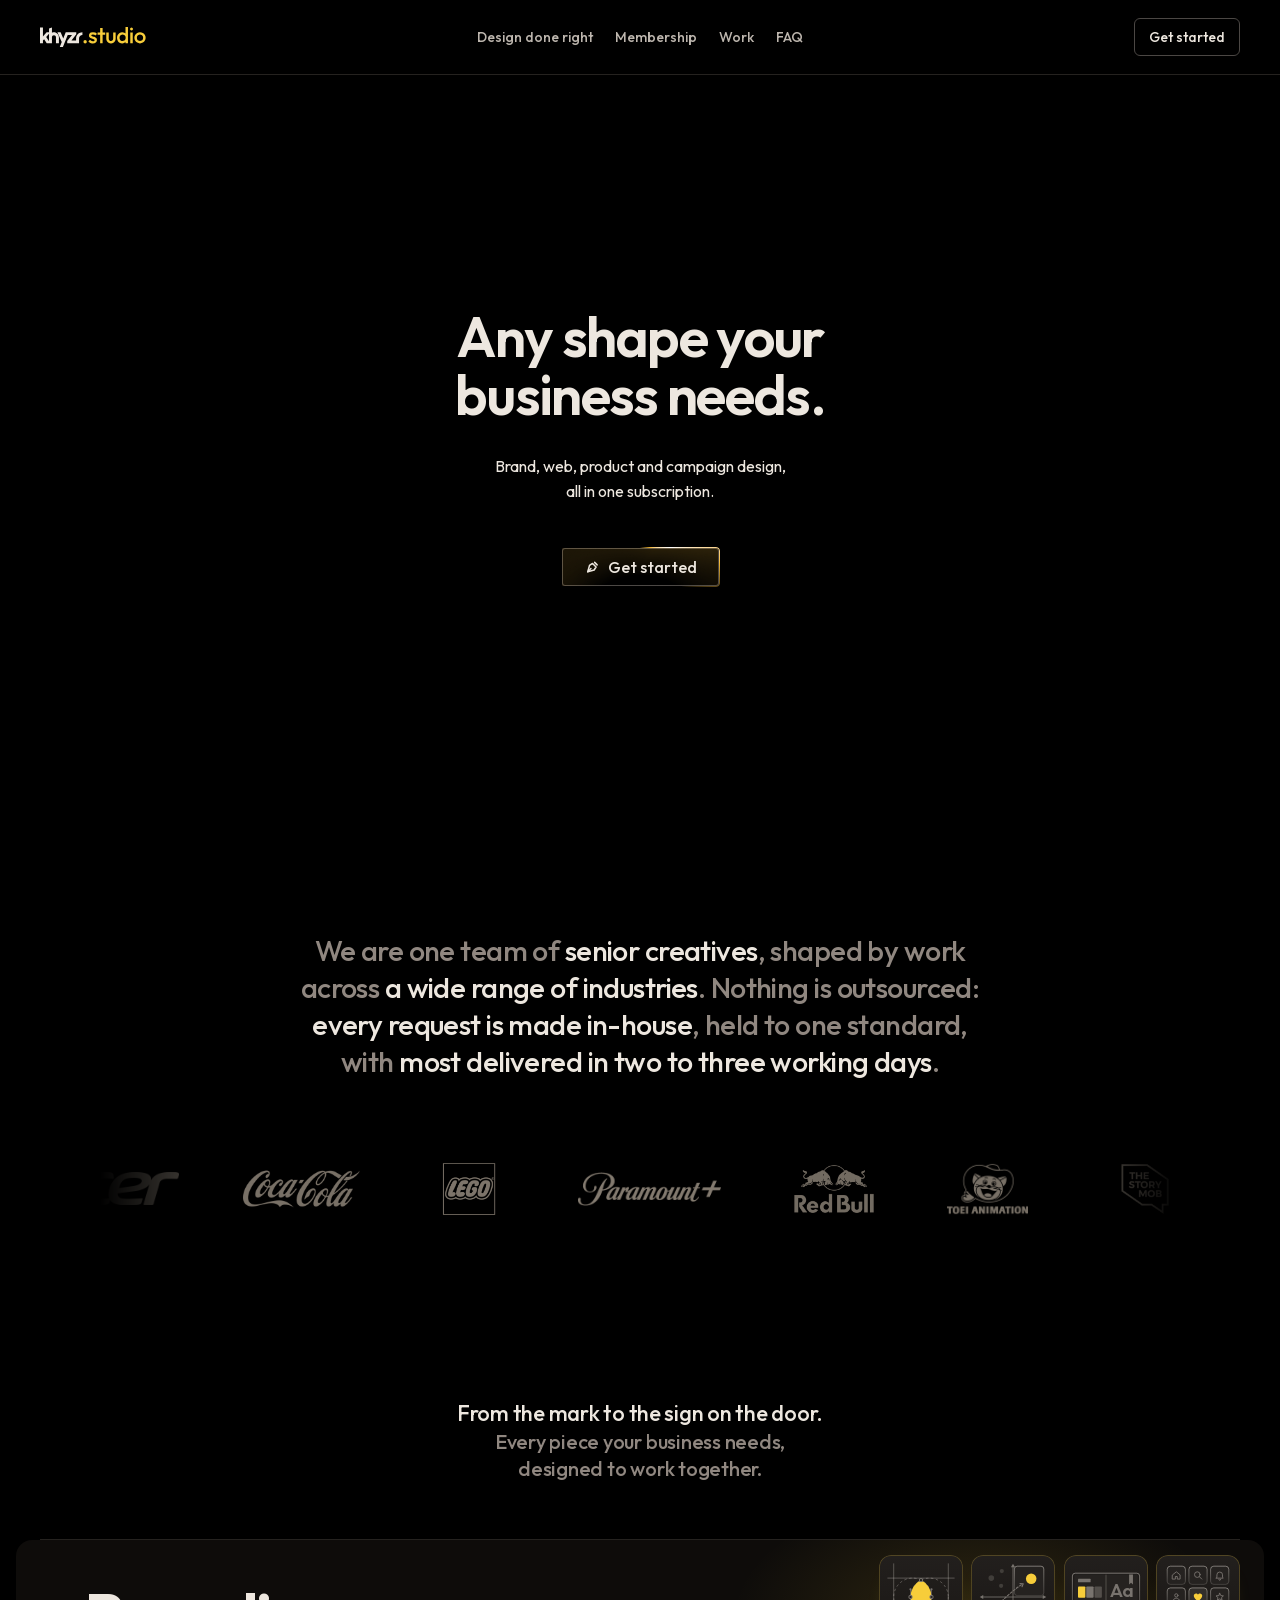
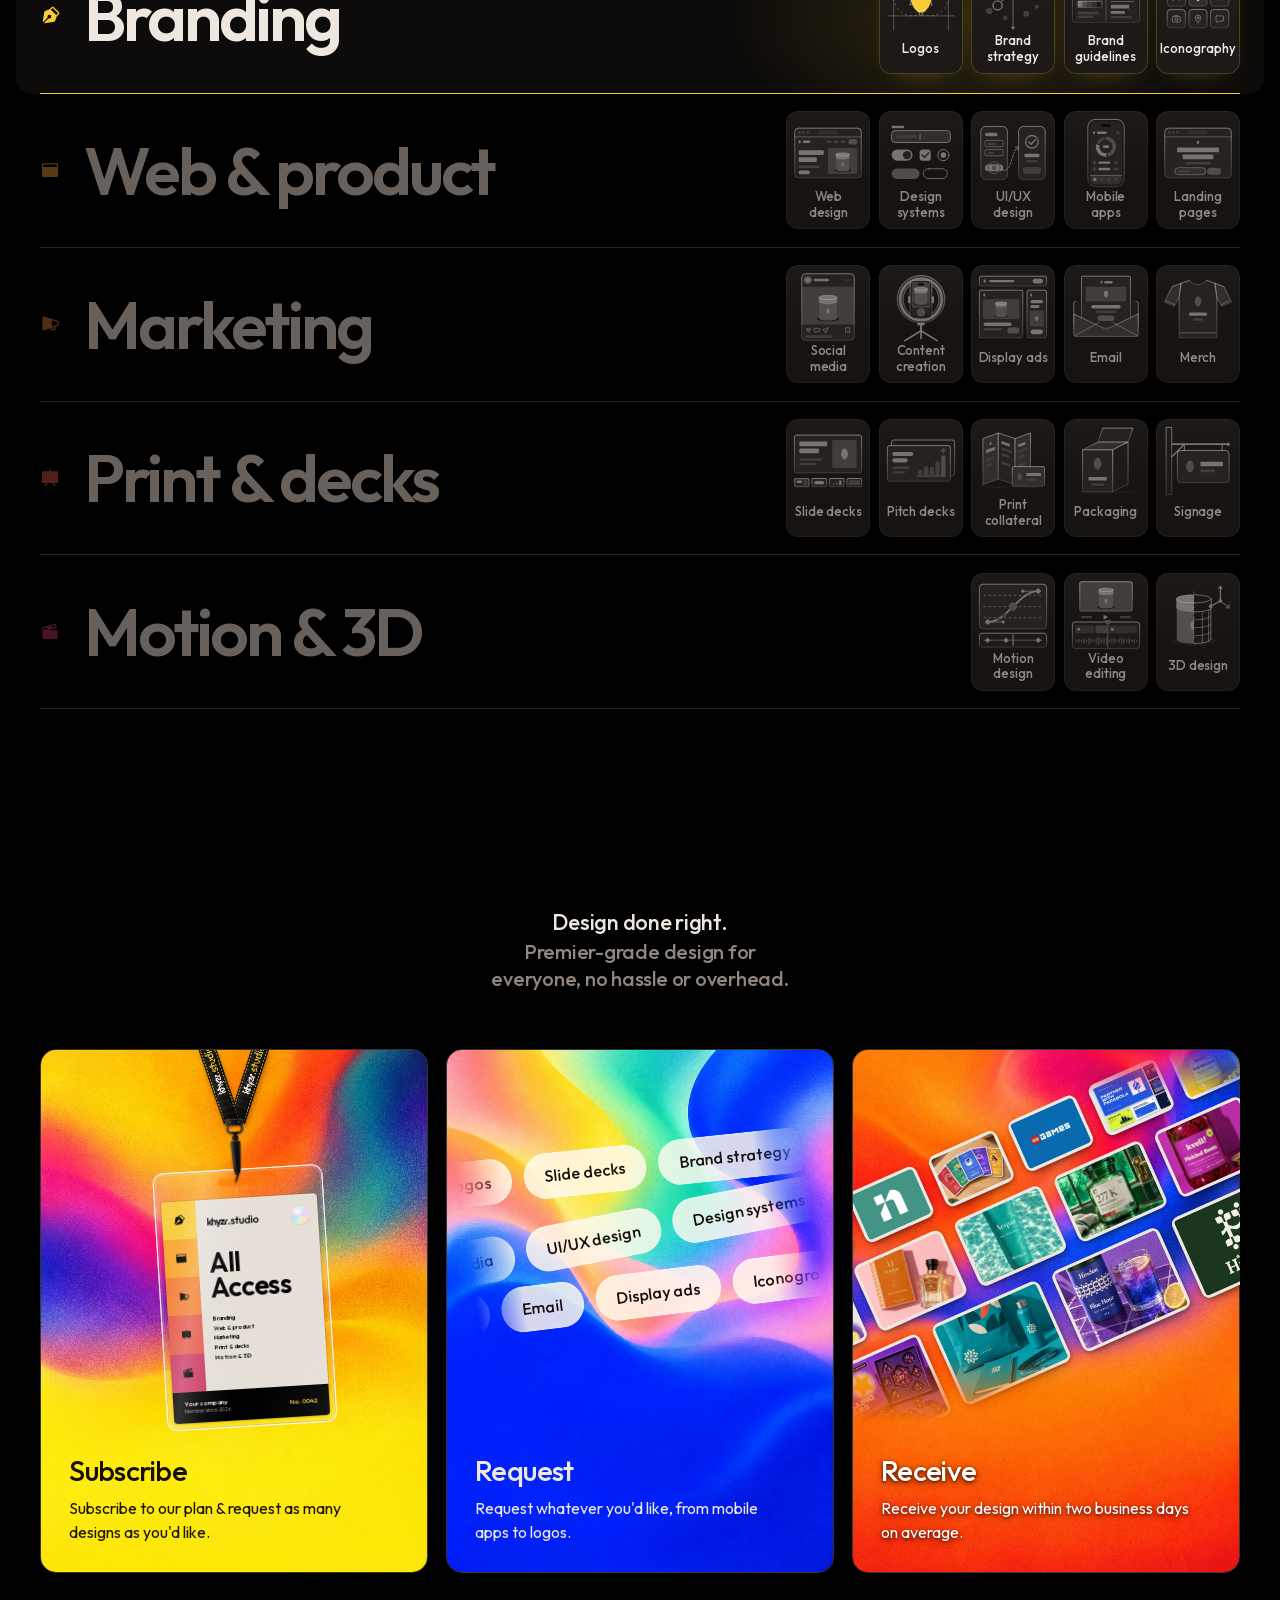
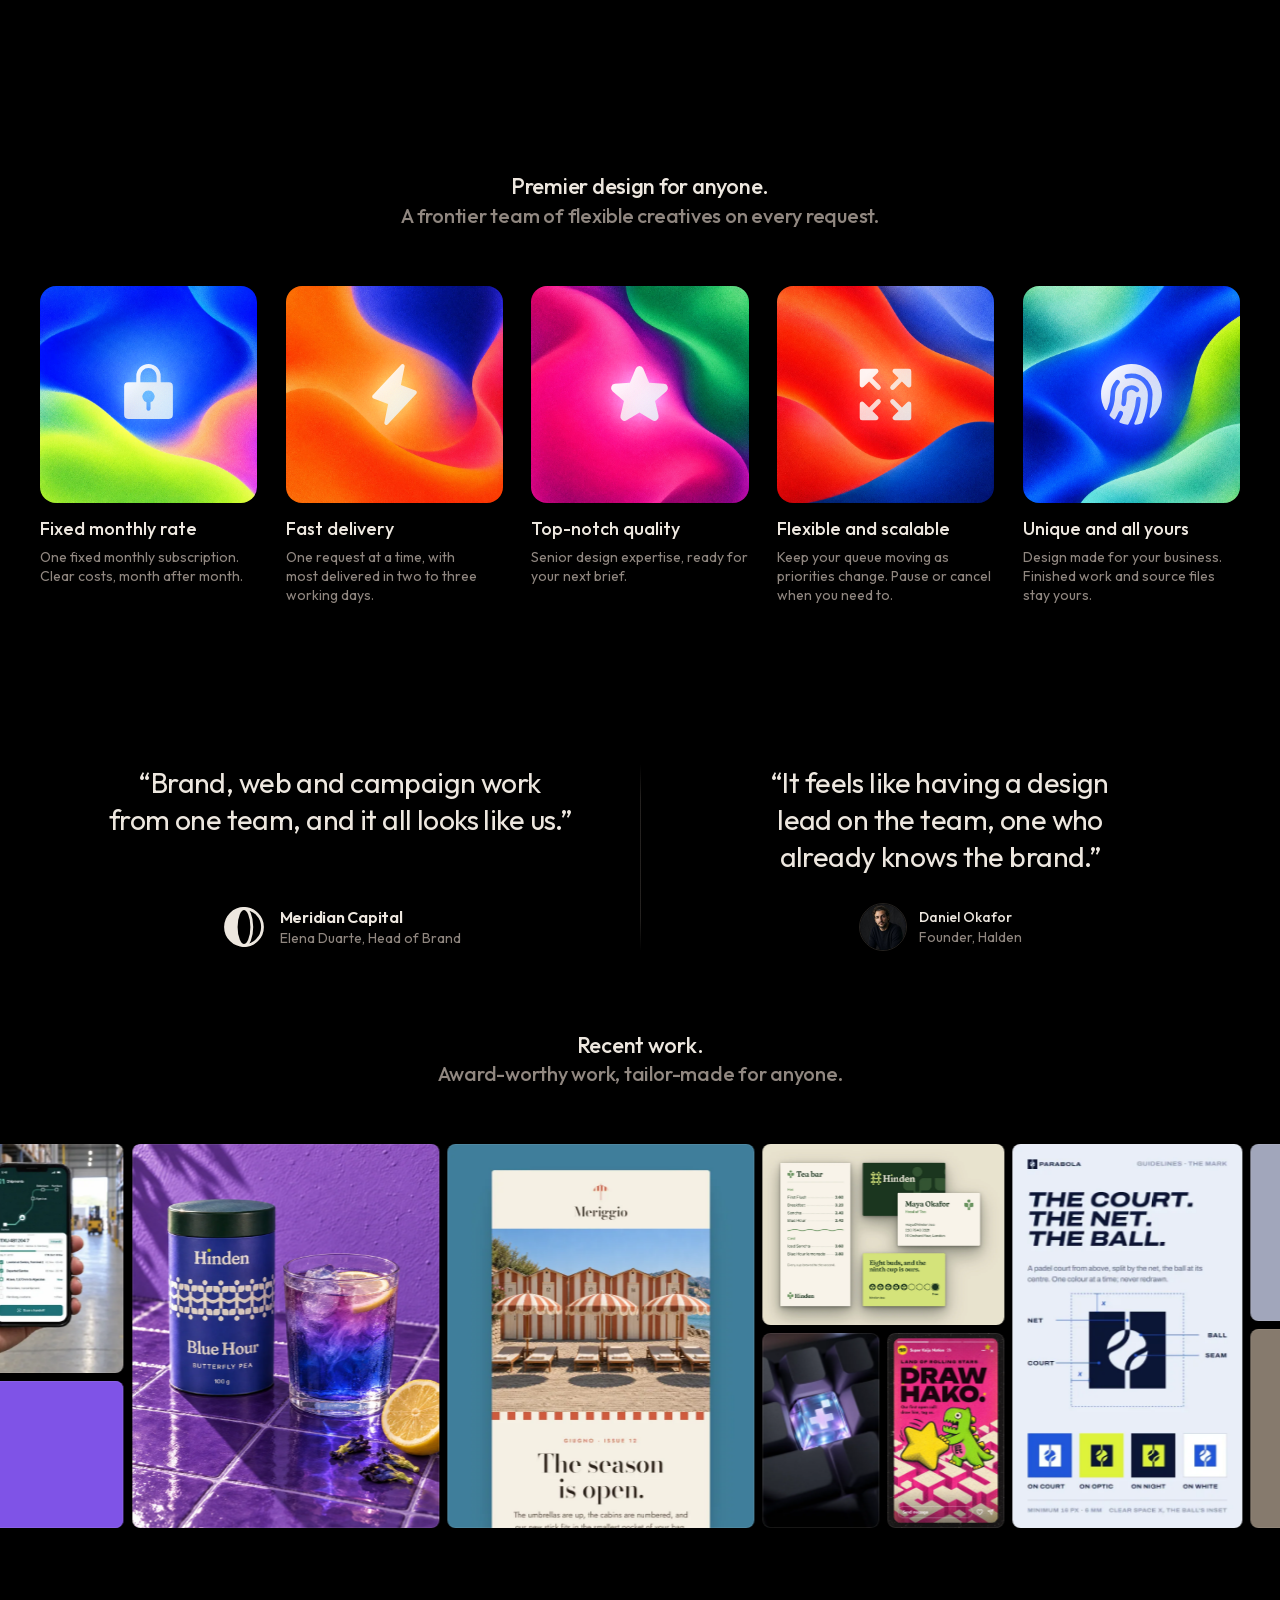
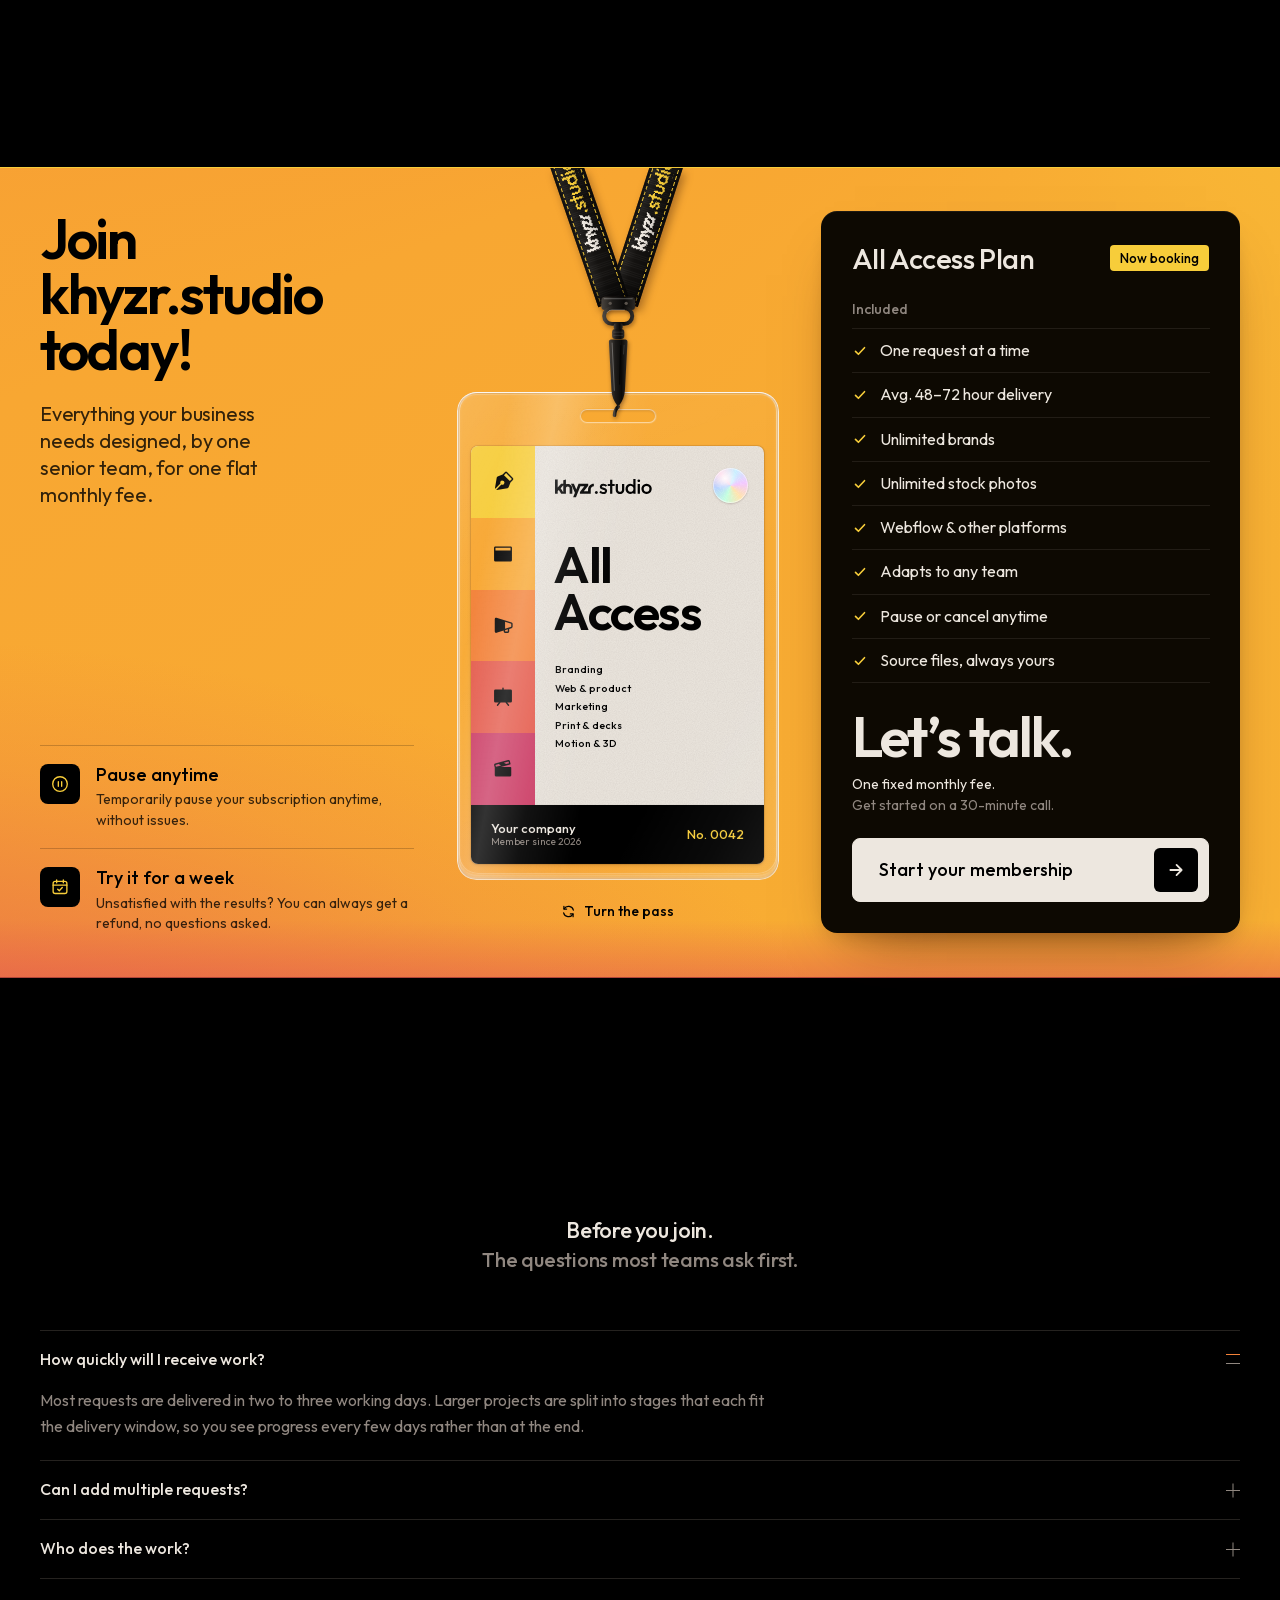
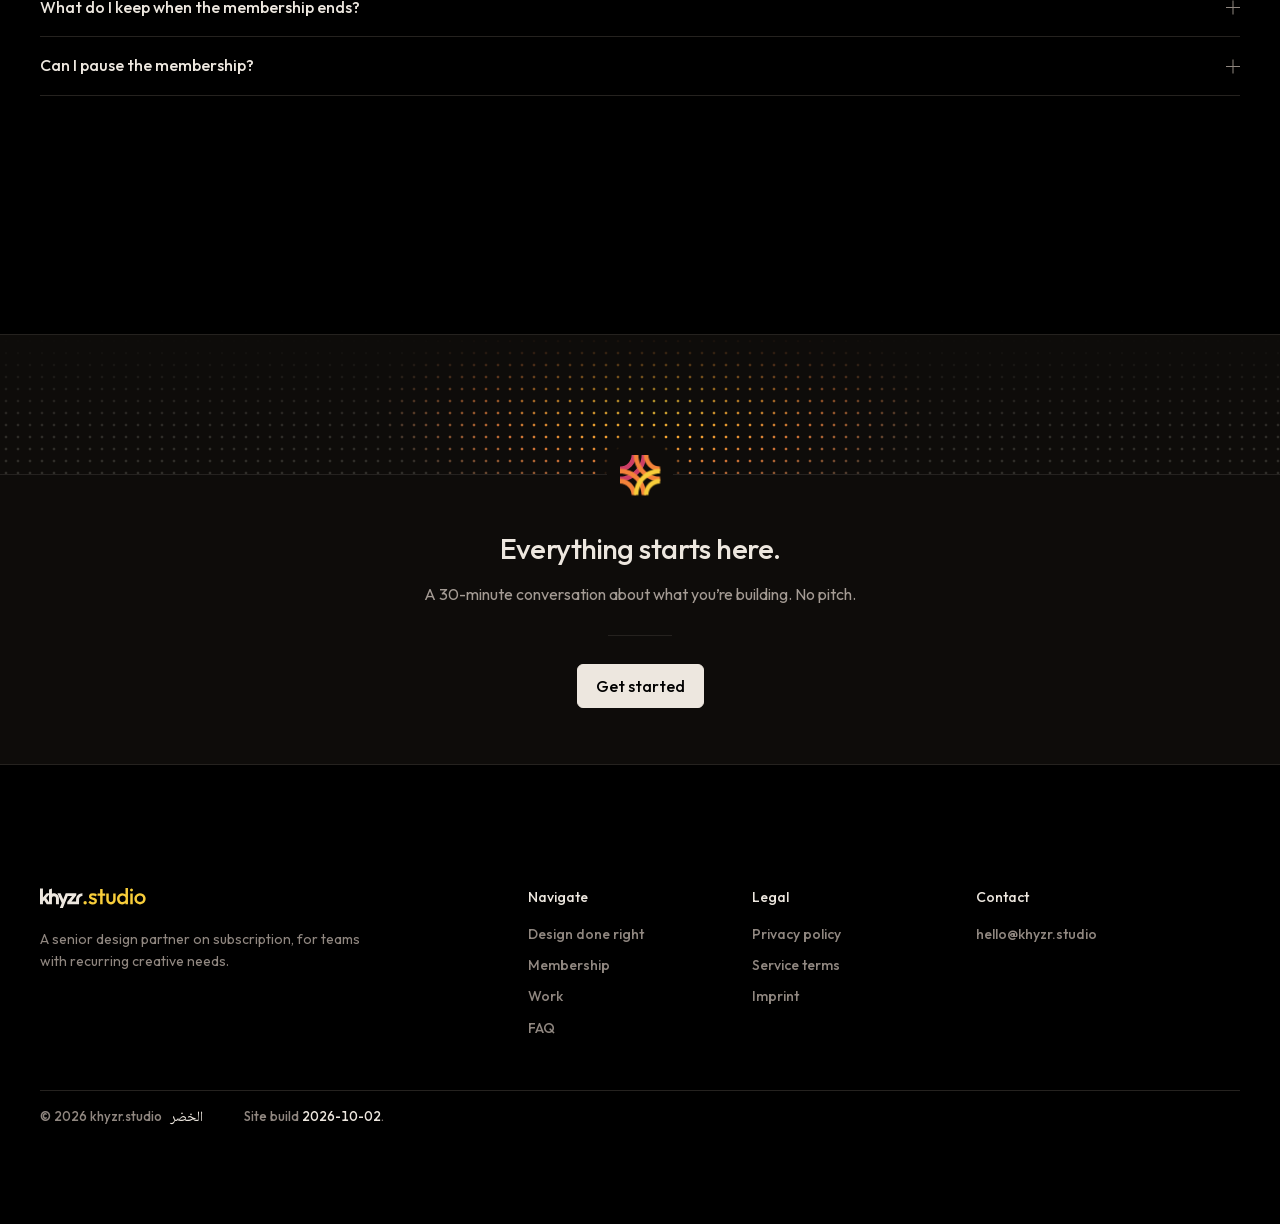
==== commit bf311e62: "Preview of website-studio@a9c757e" ====
--- a/index.html
+++ b/index.html
@@ -1 +1,14 @@
-<!DOCTYPE html><!--t2rWc2_hnNR9kRHtSzH8T--><html lang="en" class="__variable_410c3d __variable_7606d3"><head><meta charSet="utf-8"/><meta name="viewport" content="width=device-width, initial-scale=1"/><link rel="preload" href="/_next/static/media/7b0b24f36b1a6d0b-s.p.woff2" as="font" crossorigin="" type="font/woff2"/><link rel="preload" href="/_next/static/media/f2e04ce228470912-s.p.woff2" as="font" crossorigin="" type="font/woff2"/><link rel="preload" as="image" href="/img/receive/receive-02-deck.webp"/><link rel="preload" as="image" href="/img/receive/receive-06-wide.webp"/><link rel="preload" as="image" href="/img/receive/receive-01-identity.webp"/><link rel="preload" as="image" href="/img/receive/receive-07-app.webp"/><link rel="preload" as="image" href="/img/receive/receive-08-signage.webp"/><link rel="preload" as="image" href="/img/receive/receive-03-website.webp"/><link rel="stylesheet" href="/_next/static/css/c79469c5340d514a.css" data-precedence="next"/><link rel="stylesheet" href="/_next/static/css/db1cface6372df2c.css" data-precedence="next"/><link rel="stylesheet" href="/_next/static/css/697c5ca91e093f0e.css" data-precedence="next"/><link rel="preload" as="script" fetchPriority="low" href="/_next/static/chunks/webpack-2b2f8753585b2d2d.js"/><script src="/_next/static/chunks/4bd1b696-c023c6e3521b1417.js" async=""></script><script src="/_next/static/chunks/255-a85cef9cc3a04b12.js" async=""></script><script src="/_next/static/chunks/main-app-39441b90784ca240.js" async=""></script><script src="/_next/static/chunks/356-650632a4b6a40b7e.js" async=""></script><script src="/_next/static/chunks/app/page-a215ce2deec18c58.js" async=""></script><meta name="next-size-adjust" content=""/><meta name="theme-color" content="#0e0c0a"/><meta name="color-scheme" content="dark"/><title>khyzr.studio — design, on subscription</title><meta name="description" content="A senior design partner on one monthly membership. Send the requests; get back finished work."/><link rel="icon" href="data:,"/><script>(function(){try{var p=location.pathname;if(p!=='/'&&p!=='/index.html')return;var h=document.documentElement;h.classList.add('no-native-scrollbar');setTimeout(function(){if(!window.KHYZR_BARS)h.classList.remove('no-native-scrollbar')},6000);if(matchMedia('(prefers-reduced-motion: reduce)').matches)return;h.classList.add('arming');setTimeout(function(){if(!window.__khyzrArrival)h.classList.remove('arming')},1200)}catch(e){}})()</script><script src="/_next/static/chunks/polyfills-42372ed130431b0a.js" noModule=""></script></head><body><div hidden=""><!--$--><!--/$--></div><div class="page"><aside class="rail rail-l" aria-hidden="true"><div class="rail-tex"></div></aside><main class="main" id="main"><section id="nav" class="sect s-nav" data-folio="01" data-seam="none"><nav class="nav" aria-label="Primary"><a class="brand" href="#hero" aria-label="khyzr.studio"><svg class="logo" viewBox="0 -4.149 991.09 187.61" aria-hidden="true" focusable="false"><g class="logo-word"><path d="M 84.429688 130.542969 L 58.144531 89.496094 L 84.554688 60 Z M 149.753906 49.917969 C 144.023438 47.402344 137.683594 46.007812 131.015625 46.007812 C 124.347656 46.007812 118.007812 47.402344 112.273438 49.917969 L 112.011719 49.917969 L 112.011719 0.0117188 L 84.753906 9.097656 L 84.628906 45.441406 L 62.253906 45.441406 L 27.628906 83.871094 L 27.628906 0.0117188 L 0 0.0117188 L 0 147.371094 L 27.628906 147.371094 L 27.628906 121.507812 L 38.828125 109.707031 L 63.050781 147.371094 L 112.011719 147.371094 L 112.011719 92.234375 C 112.027344 81.851562 120.542969 73.4375 130.925781 73.4375 C 136.121094 73.4375 140.820312 75.539062 144.230469 78.941406 C 147.632812 82.34375 149.746094 87.042969 149.753906 92.234375 L 149.753906 147.371094 L 177.472656 147.371094 L 177.472656 92.207031 C 177.472656 73.324219 166.078125 57.082031 149.753906 49.917969"></path><path d="M 338.496094 104.855469 L 338.46875 121.730469 L 295.207031 121.582031 L 340.261719 64.429688 L 340.261719 45.4375 L 241.144531 45.4375 L 218.320312 102.765625 L 193.527344 45.4375 L 163.535156 45.4375 L 204.105469 137.5625 L 185.6875 183.460938 L 214.933594 183.460938 L 260.1875 71.25 L 300.4375 71.152344 L 255.382812 127.828125 L 255.382812 147.367188 L 366.023438 147.246094 L 366.4375 101.742188 C 366.59375 84.417969 380.683594 70.453125 398.007812 70.453125 L 398.007812 45.4375 C 365.179688 45.4375 338.550781 72.023438 338.496094 104.855469"></path></g><g class="logo-suffix"><path d="M423.522 149.475Q416.788 149.475 412.474 144.951Q408.16 140.426 408.16 133.903Q408.16 127.168 412.474 122.749Q416.788 118.33 423.522 118.33Q430.257 118.33 434.571 122.749Q438.885 127.168 438.885 133.903Q438.885 140.426 434.571 144.951Q430.257 149.475 423.522 149.475Z"></path><path d="M495.705 149.475Q487.287 149.475 479.5 147.266Q471.714 145.056 465.19 140.952Q458.667 136.849 453.826 130.956L468.557 116.225Q473.818 122.328 480.658 125.38Q487.497 128.431 496.126 128.431Q503.912 128.431 507.91 126.116Q511.909 123.801 511.909 119.382Q511.909 114.752 508.121 112.227Q504.333 109.702 498.335 107.913Q492.338 106.124 485.709 104.23Q479.08 102.336 473.082 99.074Q467.084 95.812 463.296 90.13Q459.508 84.448 459.508 75.399Q459.508 65.719 464.033 58.774Q468.557 51.829 476.87 48.041Q485.182 44.253 496.757 44.253Q508.963 44.253 518.327 48.568Q527.692 52.882 534.005 61.51L519.274 76.241Q514.855 70.769 509.173 68.034Q503.491 65.298 496.126 65.298Q489.181 65.298 485.393 67.402Q481.605 69.507 481.605 73.505Q481.605 77.714 485.393 80.029Q489.181 82.344 495.179 84.027Q501.176 85.711 507.805 87.71Q514.434 89.709 520.432 93.182Q526.429 96.654 530.217 102.441Q534.005 108.228 534.005 117.488Q534.005 132.219 523.694 140.847Q513.382 149.475 495.705 149.475Z"></path><path d="M564.309 147.371V4.269H587.458V147.371ZM540.108 67.402V46.358H611.659V67.402Z"></path><path d="M665.743 149.475Q652.99 149.475 642.952 143.793Q632.914 138.111 627.337 128.148Q621.761 118.184 621.761 105.045V46.358H644.909V104.02Q644.909 111.385 647.33 116.541Q649.75 121.697 654.485 124.433Q659.22 127.168 665.812 127.168Q675.845 127.168 681.211 121.171Q686.577 115.173 686.577 104.02V46.358H709.726V105.072Q709.726 118.33 704.149 128.326Q698.573 138.322 688.653 143.899Q678.733 149.475 665.743 149.475Z"></path><path d="M771.176 149.475Q757.497 149.475 746.46 142.536Q735.422 135.597 728.993 123.702Q722.563 111.806 722.563 97.03Q722.563 82.038 728.982 70.195Q735.4 58.353 746.408 51.303Q757.416 44.253 771.176 44.253Q782.75 44.253 791.694 49.199Q800.638 54.144 805.899 62.773Q811.16 71.401 811.16 82.344V111.385Q811.16 122.328 806.004 130.956Q800.848 139.585 791.799 144.53Q782.75 149.475 771.176 149.475ZM774.964 127.589Q783.592 127.589 789.987 123.661Q796.381 119.734 799.983 112.824Q803.584 105.914 803.584 96.864Q803.584 87.734 799.962 80.85Q796.341 73.966 789.966 70.053Q783.592 66.14 775.069 66.14Q766.546 66.14 760.144 70.071Q753.742 74.003 750.043 80.92Q746.343 87.836 746.343 96.864Q746.343 105.914 750.009 112.85Q753.675 119.786 760.16 123.688Q766.646 127.589 774.964 127.589ZM825.26 147.371H802.111V120.224L806.11 95.602L802.111 71.19V-4.149H825.26Z"></path><path d="M846.936 147.371V46.358H870.085V147.371ZM858.51 27.839Q852.618 27.839 848.724 23.84Q844.831 19.842 844.831 13.95Q844.831 8.057 848.724 4.059Q852.618 0.06 858.51 0.06Q864.613 0.06 868.401 4.059Q872.189 8.057 872.189 13.95Q872.189 19.842 868.401 23.84Q864.613 27.839 858.51 27.839Z"></path><path d="M938.058 149.475Q923.327 149.475 911.332 142.426Q899.336 135.376 892.286 123.38Q885.237 111.385 885.237 96.654Q885.237 81.923 892.286 70.138Q899.336 58.353 911.332 51.303Q923.327 44.253 938.058 44.253Q952.999 44.253 964.995 51.198Q976.99 58.143 984.04 70.033Q991.09 81.923 991.09 96.654Q991.09 111.385 984.04 123.38Q976.99 135.376 964.995 142.426Q952.999 149.475 938.058 149.475ZM938.058 127.168Q946.686 127.168 953.315 123.275Q959.944 119.382 963.627 112.437Q967.31 105.493 967.31 96.654Q967.31 87.815 963.522 81.081Q959.734 74.347 953.21 70.454Q946.686 66.561 938.058 66.561Q929.64 66.561 923.011 70.454Q916.382 74.347 912.699 81.081Q909.017 87.815 909.017 96.654Q909.017 105.493 912.699 112.437Q916.382 119.382 923.011 123.275Q929.64 127.168 938.058 127.168Z"></path></g></svg></a><ul class="nav-links" data-nav="true"><li><a class="sm" href="#steps"><span>Design done right</span></a></li><li><a class="sm" href="#membership"><span>Membership</span></a></li><li><a class="sm" href="#work"><span>Work</span></a></li><li><a class="sm" href="#faq"><span>FAQ</span></a></li></ul><a class="btn btn-primary btn-sm t-btn" href="#membership">Get started</a></nav></section><section id="hero" class="sect s-hero sect-bleed" data-folio="02" data-name="Hero" data-seam="none"><div class="hero" id="heroStage" data-p="{&quot;preset&quot;:&quot;ember&quot;,&quot;object&quot;:&quot;petal&quot;,&quot;min&quot;:1.8,&quot;max&quot;:1.8,&quot;dur&quot;:2,&quot;fold&quot;:0.97,&quot;glow&quot;:0,&quot;veil&quot;:0.16,&quot;size&quot;:1.12,&quot;mouse&quot;:true,&quot;scroll&quot;:true,&quot;grain&quot;:false,&quot;layout&quot;:&quot;center&quot;,&quot;choreo&quot;:true}" data-bg="#0e0c0a" data-transparent=""><canvas id="gl" class="hero-gl" aria-hidden="true"></canvas><div class="lockup lockup-b" data-lockup="b" data-layout="center"><h1 class="h1 rise">Everything starts here.</h1><p class="lede">A senior design partner. One monthly membership.</p><div class="cta-row"><a class="btn btn-primary btn-hero t-btn btn-shiny" href="#membership"><span class="btn-ico" aria-hidden="true"><svg viewBox="0 0 16 16" fill="none" stroke="currentColor" stroke-width="1.5" stroke-linecap="round" stroke-linejoin="round" aria-hidden="true"><g transform="rotate(45 8 8)"><path d="M8 14 4.75 8.25 5.5 4.75h5l.75 3.5z"></path><path d="M8 14V9.5M6.25 2.5h3.5"></path></g></svg></span><span class="btn-label">Get started</span></a></div></div></div></section><section id="steps" class="sect s-steps" data-folio="03" data-name="Design done right" data-seam="major"><div class="section-head"><h2 class="h2">Design done right.</h2><p class="head-cont">Premier-grade design for everyone, no hassle or overhead.</p></div><ol class="journey" role="list" aria-label="How the design subscription works"><li class="journey-panel journey-panel--subscribe"><div class="journey-art" aria-hidden="true"></div><div class="subscribe-card" aria-hidden="true" data-glint="true"><i class="subscribe-card__cast"></i><div class="subscribe-card__body"><i class="subscribe-card__grain"></i><i class="subscribe-card__gloss"></i><i class="subscribe-card__ripples" aria-hidden="true"><svg viewBox="0 0 1000 1000" fill="none" focusable="false" aria-hidden="true"><g class="cr-ring" style="--i:0;--o:0.2;--o-hot:0.36;--od:0.7"><rect class="cr-lit" x="616" y="656.1" width="356.9" height="295.3" rx="90.2"></rect></g><g class="cr-ring" style="--i:1;--o:0.13;--o-hot:0.36;--od:0.78"><rect class="cr-lit" x="558.5" y="598.6" width="471.8" height="410.2" rx="147.7"></rect></g><g class="cr-ring" style="--i:2;--o:0.08;--o-hot:0.256;--od:0.86"><rect class="cr-lit" x="488.8" y="528.9" width="611.3" height="549.7" rx="217.4"></rect></g></svg></i><i class="subscribe-card__chip"></i><span class="subscribe-card__mark"><svg class="logo logo-lip" viewBox="0 -4.149 991.09 187.61" aria-hidden="true" focusable="false"><g class="logo-word"><path d="M 84.429688 130.542969 L 58.144531 89.496094 L 84.554688 60 Z M 149.753906 49.917969 C 144.023438 47.402344 137.683594 46.007812 131.015625 46.007812 C 124.347656 46.007812 118.007812 47.402344 112.273438 49.917969 L 112.011719 49.917969 L 112.011719 0.0117188 L 84.753906 9.097656 L 84.628906 45.441406 L 62.253906 45.441406 L 27.628906 83.871094 L 27.628906 0.0117188 L 0 0.0117188 L 0 147.371094 L 27.628906 147.371094 L 27.628906 121.507812 L 38.828125 109.707031 L 63.050781 147.371094 L 112.011719 147.371094 L 112.011719 92.234375 C 112.027344 81.851562 120.542969 73.4375 130.925781 73.4375 C 136.121094 73.4375 140.820312 75.539062 144.230469 78.941406 C 147.632812 82.34375 149.746094 87.042969 149.753906 92.234375 L 149.753906 147.371094 L 177.472656 147.371094 L 177.472656 92.207031 C 177.472656 73.324219 166.078125 57.082031 149.753906 49.917969"></path><path d="M 338.496094 104.855469 L 338.46875 121.730469 L 295.207031 121.582031 L 340.261719 64.429688 L 340.261719 45.4375 L 241.144531 45.4375 L 218.320312 102.765625 L 193.527344 45.4375 L 163.535156 45.4375 L 204.105469 137.5625 L 185.6875 183.460938 L 214.933594 183.460938 L 260.1875 71.25 L 300.4375 71.152344 L 255.382812 127.828125 L 255.382812 147.367188 L 366.023438 147.246094 L 366.4375 101.742188 C 366.59375 84.417969 380.683594 70.453125 398.007812 70.453125 L 398.007812 45.4375 C 365.179688 45.4375 338.550781 72.023438 338.496094 104.855469"></path></g><g class="logo-suffix"><path d="M423.522 149.475Q416.788 149.475 412.474 144.951Q408.16 140.426 408.16 133.903Q408.16 127.168 412.474 122.749Q416.788 118.33 423.522 118.33Q430.257 118.33 434.571 122.749Q438.885 127.168 438.885 133.903Q438.885 140.426 434.571 144.951Q430.257 149.475 423.522 149.475Z"></path><path d="M495.705 149.475Q487.287 149.475 479.5 147.266Q471.714 145.056 465.19 140.952Q458.667 136.849 453.826 130.956L468.557 116.225Q473.818 122.328 480.658 125.38Q487.497 128.431 496.126 128.431Q503.912 128.431 507.91 126.116Q511.909 123.801 511.909 119.382Q511.909 114.752 508.121 112.227Q504.333 109.702 498.335 107.913Q492.338 106.124 485.709 104.23Q479.08 102.336 473.082 99.074Q467.084 95.812 463.296 90.13Q459.508 84.448 459.508 75.399Q459.508 65.719 464.033 58.774Q468.557 51.829 476.87 48.041Q485.182 44.253 496.757 44.253Q508.963 44.253 518.327 48.568Q527.692 52.882 534.005 61.51L519.274 76.241Q514.855 70.769 509.173 68.034Q503.491 65.298 496.126 65.298Q489.181 65.298 485.393 67.402Q481.605 69.507 481.605 73.505Q481.605 77.714 485.393 80.029Q489.181 82.344 495.179 84.027Q501.176 85.711 507.805 87.71Q514.434 89.709 520.432 93.182Q526.429 96.654 530.217 102.441Q534.005 108.228 534.005 117.488Q534.005 132.219 523.694 140.847Q513.382 149.475 495.705 149.475Z"></path><path d="M564.309 147.371V4.269H587.458V147.371ZM540.108 67.402V46.358H611.659V67.402Z"></path><path d="M665.743 149.475Q652.99 149.475 642.952 143.793Q632.914 138.111 627.337 128.148Q621.761 118.184 621.761 105.045V46.358H644.909V104.02Q644.909 111.385 647.33 116.541Q649.75 121.697 654.485 124.433Q659.22 127.168 665.812 127.168Q675.845 127.168 681.211 121.171Q686.577 115.173 686.577 104.02V46.358H709.726V105.072Q709.726 118.33 704.149 128.326Q698.573 138.322 688.653 143.899Q678.733 149.475 665.743 149.475Z"></path><path d="M771.176 149.475Q757.497 149.475 746.46 142.536Q735.422 135.597 728.993 123.702Q722.563 111.806 722.563 97.03Q722.563 82.038 728.982 70.195Q735.4 58.353 746.408 51.303Q757.416 44.253 771.176 44.253Q782.75 44.253 791.694 49.199Q800.638 54.144 805.899 62.773Q811.16 71.401 811.16 82.344V111.385Q811.16 122.328 806.004 130.956Q800.848 139.585 791.799 144.53Q782.75 149.475 771.176 149.475ZM774.964 127.589Q783.592 127.589 789.987 123.661Q796.381 119.734 799.983 112.824Q803.584 105.914 803.584 96.864Q803.584 87.734 799.962 80.85Q796.341 73.966 789.966 70.053Q783.592 66.14 775.069 66.14Q766.546 66.14 760.144 70.071Q753.742 74.003 750.043 80.92Q746.343 87.836 746.343 96.864Q746.343 105.914 750.009 112.85Q753.675 119.786 760.16 123.688Q766.646 127.589 774.964 127.589ZM825.26 147.371H802.111V120.224L806.11 95.602L802.111 71.19V-4.149H825.26Z"></path><path d="M846.936 147.371V46.358H870.085V147.371ZM858.51 27.839Q852.618 27.839 848.724 23.84Q844.831 19.842 844.831 13.95Q844.831 8.057 848.724 4.059Q852.618 0.06 858.51 0.06Q864.613 0.06 868.401 4.059Q872.189 8.057 872.189 13.95Q872.189 19.842 868.401 23.84Q864.613 27.839 858.51 27.839Z"></path><path d="M938.058 149.475Q923.327 149.475 911.332 142.426Q899.336 135.376 892.286 123.38Q885.237 111.385 885.237 96.654Q885.237 81.923 892.286 70.138Q899.336 58.353 911.332 51.303Q923.327 44.253 938.058 44.253Q952.999 44.253 964.995 51.198Q976.99 58.143 984.04 70.033Q991.09 81.923 991.09 96.654Q991.09 111.385 984.04 123.38Q976.99 135.376 964.995 142.426Q952.999 149.475 938.058 149.475ZM938.058 127.168Q946.686 127.168 953.315 123.275Q959.944 119.382 963.627 112.437Q967.31 105.493 967.31 96.654Q967.31 87.815 963.522 81.081Q959.734 74.347 953.21 70.454Q946.686 66.561 938.058 66.561Q929.64 66.561 923.011 70.454Q916.382 74.347 912.699 81.081Q909.017 87.815 909.017 96.654Q909.017 105.493 912.699 112.437Q916.382 119.382 923.011 123.275Q929.64 127.168 938.058 127.168Z"></path></g></svg><svg class="logo" viewBox="0 -4.149 991.09 187.61" aria-hidden="true" focusable="false"><g class="logo-word"><path d="M 84.429688 130.542969 L 58.144531 89.496094 L 84.554688 60 Z M 149.753906 49.917969 C 144.023438 47.402344 137.683594 46.007812 131.015625 46.007812 C 124.347656 46.007812 118.007812 47.402344 112.273438 49.917969 L 112.011719 49.917969 L 112.011719 0.0117188 L 84.753906 9.097656 L 84.628906 45.441406 L 62.253906 45.441406 L 27.628906 83.871094 L 27.628906 0.0117188 L 0 0.0117188 L 0 147.371094 L 27.628906 147.371094 L 27.628906 121.507812 L 38.828125 109.707031 L 63.050781 147.371094 L 112.011719 147.371094 L 112.011719 92.234375 C 112.027344 81.851562 120.542969 73.4375 130.925781 73.4375 C 136.121094 73.4375 140.820312 75.539062 144.230469 78.941406 C 147.632812 82.34375 149.746094 87.042969 149.753906 92.234375 L 149.753906 147.371094 L 177.472656 147.371094 L 177.472656 92.207031 C 177.472656 73.324219 166.078125 57.082031 149.753906 49.917969"></path><path d="M 338.496094 104.855469 L 338.46875 121.730469 L 295.207031 121.582031 L 340.261719 64.429688 L 340.261719 45.4375 L 241.144531 45.4375 L 218.320312 102.765625 L 193.527344 45.4375 L 163.535156 45.4375 L 204.105469 137.5625 L 185.6875 183.460938 L 214.933594 183.460938 L 260.1875 71.25 L 300.4375 71.152344 L 255.382812 127.828125 L 255.382812 147.367188 L 366.023438 147.246094 L 366.4375 101.742188 C 366.59375 84.417969 380.683594 70.453125 398.007812 70.453125 L 398.007812 45.4375 C 365.179688 45.4375 338.550781 72.023438 338.496094 104.855469"></path></g><g class="logo-suffix"><path d="M423.522 149.475Q416.788 149.475 412.474 144.951Q408.16 140.426 408.16 133.903Q408.16 127.168 412.474 122.749Q416.788 118.33 423.522 118.33Q430.257 118.33 434.571 122.749Q438.885 127.168 438.885 133.903Q438.885 140.426 434.571 144.951Q430.257 149.475 423.522 149.475Z"></path><path d="M495.705 149.475Q487.287 149.475 479.5 147.266Q471.714 145.056 465.19 140.952Q458.667 136.849 453.826 130.956L468.557 116.225Q473.818 122.328 480.658 125.38Q487.497 128.431 496.126 128.431Q503.912 128.431 507.91 126.116Q511.909 123.801 511.909 119.382Q511.909 114.752 508.121 112.227Q504.333 109.702 498.335 107.913Q492.338 106.124 485.709 104.23Q479.08 102.336 473.082 99.074Q467.084 95.812 463.296 90.13Q459.508 84.448 459.508 75.399Q459.508 65.719 464.033 58.774Q468.557 51.829 476.87 48.041Q485.182 44.253 496.757 44.253Q508.963 44.253 518.327 48.568Q527.692 52.882 534.005 61.51L519.274 76.241Q514.855 70.769 509.173 68.034Q503.491 65.298 496.126 65.298Q489.181 65.298 485.393 67.402Q481.605 69.507 481.605 73.505Q481.605 77.714 485.393 80.029Q489.181 82.344 495.179 84.027Q501.176 85.711 507.805 87.71Q514.434 89.709 520.432 93.182Q526.429 96.654 530.217 102.441Q534.005 108.228 534.005 117.488Q534.005 132.219 523.694 140.847Q513.382 149.475 495.705 149.475Z"></path><path d="M564.309 147.371V4.269H587.458V147.371ZM540.108 67.402V46.358H611.659V67.402Z"></path><path d="M665.743 149.475Q652.99 149.475 642.952 143.793Q632.914 138.111 627.337 128.148Q621.761 118.184 621.761 105.045V46.358H644.909V104.02Q644.909 111.385 647.33 116.541Q649.75 121.697 654.485 124.433Q659.22 127.168 665.812 127.168Q675.845 127.168 681.211 121.171Q686.577 115.173 686.577 104.02V46.358H709.726V105.072Q709.726 118.33 704.149 128.326Q698.573 138.322 688.653 143.899Q678.733 149.475 665.743 149.475Z"></path><path d="M771.176 149.475Q757.497 149.475 746.46 142.536Q735.422 135.597 728.993 123.702Q722.563 111.806 722.563 97.03Q722.563 82.038 728.982 70.195Q735.4 58.353 746.408 51.303Q757.416 44.253 771.176 44.253Q782.75 44.253 791.694 49.199Q800.638 54.144 805.899 62.773Q811.16 71.401 811.16 82.344V111.385Q811.16 122.328 806.004 130.956Q800.848 139.585 791.799 144.53Q782.75 149.475 771.176 149.475ZM774.964 127.589Q783.592 127.589 789.987 123.661Q796.381 119.734 799.983 112.824Q803.584 105.914 803.584 96.864Q803.584 87.734 799.962 80.85Q796.341 73.966 789.966 70.053Q783.592 66.14 775.069 66.14Q766.546 66.14 760.144 70.071Q753.742 74.003 750.043 80.92Q746.343 87.836 746.343 96.864Q746.343 105.914 750.009 112.85Q753.675 119.786 760.16 123.688Q766.646 127.589 774.964 127.589ZM825.26 147.371H802.111V120.224L806.11 95.602L802.111 71.19V-4.149H825.26Z"></path><path d="M846.936 147.371V46.358H870.085V147.371ZM858.51 27.839Q852.618 27.839 848.724 23.84Q844.831 19.842 844.831 13.95Q844.831 8.057 848.724 4.059Q852.618 0.06 858.51 0.06Q864.613 0.06 868.401 4.059Q872.189 8.057 872.189 13.95Q872.189 19.842 868.401 23.84Q864.613 27.839 858.51 27.839Z"></path><path d="M938.058 149.475Q923.327 149.475 911.332 142.426Q899.336 135.376 892.286 123.38Q885.237 111.385 885.237 96.654Q885.237 81.923 892.286 70.138Q899.336 58.353 911.332 51.303Q923.327 44.253 938.058 44.253Q952.999 44.253 964.995 51.198Q976.99 58.143 984.04 70.033Q991.09 81.923 991.09 96.654Q991.09 111.385 984.04 123.38Q976.99 135.376 964.995 142.426Q952.999 149.475 938.058 149.475ZM938.058 127.168Q946.686 127.168 953.315 123.275Q959.944 119.382 963.627 112.437Q967.31 105.493 967.31 96.654Q967.31 87.815 963.522 81.081Q959.734 74.347 953.21 70.454Q946.686 66.561 938.058 66.561Q929.64 66.561 923.011 70.454Q916.382 74.347 912.699 81.081Q909.017 87.815 909.017 96.654Q909.017 105.493 912.699 112.437Q916.382 119.382 923.011 123.275Q929.64 127.168 938.058 127.168Z"></path></g></svg></span></div></div><div class="journey-copy"><h3 class="h3">Subscribe</h3><p>Subscribe to our plan &amp; request as many designs as you&#x27;d like.</p></div></li><li class="journey-panel journey-panel--request"><div class="journey-art" aria-hidden="true"><div class="request-tracks"><div class="request-track request-track--1"><div class="request-track__run"><span class="request-pill">Web design</span><span class="request-pill">Logos</span><span class="request-pill">Slide decks</span><span class="request-pill">Branding</span><span class="request-pill request-pill--dup">Web design</span><span class="request-pill request-pill--dup">Logos</span><span class="request-pill request-pill--dup">Slide decks</span><span class="request-pill request-pill--dup">Branding</span><span class="request-pill request-pill--dup">Web design</span><span class="request-pill request-pill--dup">Logos</span><span class="request-pill request-pill--dup">Slide decks</span><span class="request-pill request-pill--dup">Branding</span></div></div><div class="request-track request-track--2"><div class="request-track__run"><span class="request-pill">Social media</span><span class="request-pill">UI/UX design</span><span class="request-pill">Webflow development</span><span class="request-pill">Mobile apps</span><span class="request-pill request-pill--dup">Social media</span><span class="request-pill request-pill--dup">UI/UX design</span><span class="request-pill request-pill--dup">Webflow development</span><span class="request-pill request-pill--dup">Mobile apps</span><span class="request-pill request-pill--dup">Social media</span><span class="request-pill request-pill--dup">UI/UX design</span><span class="request-pill request-pill--dup">Webflow development</span><span class="request-pill request-pill--dup">Mobile apps</span></div></div><div class="request-track request-track--3"><div class="request-track__run"><span class="request-pill">Print design</span><span class="request-pill">Email</span><span class="request-pill">Display ads</span><span class="request-pill">Icons</span><span class="request-pill">Brand guides</span><span class="request-pill request-pill--dup">Print design</span><span class="request-pill request-pill--dup">Email</span><span class="request-pill request-pill--dup">Display ads</span><span class="request-pill request-pill--dup">Icons</span><span class="request-pill request-pill--dup">Brand guides</span><span class="request-pill request-pill--dup">Print design</span><span class="request-pill request-pill--dup">Email</span><span class="request-pill request-pill--dup">Display ads</span><span class="request-pill request-pill--dup">Icons</span><span class="request-pill request-pill--dup">Brand guides</span></div></div></div></div><div class="journey-copy"><h3 class="h3">Request</h3><p>Request whatever you&#x27;d like, from mobile apps to logos.</p></div></li><li class="journey-panel journey-panel--receive"><div class="journey-art" aria-hidden="true"></div><div class="receive-art" aria-hidden="true"><div class="receive-wall"><div class="receive-lane receive-lane--1"><div class="receive-lane__run"><div class="receive-sheet"><figure class="receive-sheet__face"><img alt="" loading="eager" width="480" height="360" decoding="async" data-nimg="1" style="color:transparent" src="/img/receive/receive-02-deck.webp"/></figure></div><div class="receive-sheet"><figure class="receive-sheet__face"><img alt="" loading="eager" width="480" height="360" decoding="async" data-nimg="1" style="color:transparent" src="/img/receive/receive-06-wide.webp"/></figure></div><div class="receive-sheet"><figure class="receive-sheet__face"><img alt="" loading="eager" width="480" height="360" decoding="async" data-nimg="1" style="color:transparent" src="/img/receive/receive-01-identity.webp"/></figure></div><div class="receive-sheet"><figure class="receive-sheet__face"><img alt="" loading="eager" width="480" height="360" decoding="async" data-nimg="1" style="color:transparent" src="/img/receive/receive-07-app.webp"/></figure></div><div class="receive-sheet"><figure class="receive-sheet__face"><img alt="" loading="eager" width="480" height="360" decoding="async" data-nimg="1" style="color:transparent" src="/img/receive/receive-08-signage.webp"/></figure></div><div class="receive-sheet"><figure class="receive-sheet__face"><img alt="" loading="eager" width="480" height="360" decoding="async" data-nimg="1" style="color:transparent" src="/img/receive/receive-03-website.webp"/></figure></div><div class="receive-sheet receive-sheet--dup"><figure class="receive-sheet__face"><img alt="" loading="lazy" width="480" height="360" decoding="async" data-nimg="1" style="color:transparent" src="/img/receive/receive-02-deck.webp"/></figure></div><div class="receive-sheet receive-sheet--dup"><figure class="receive-sheet__face"><img alt="" loading="lazy" width="480" height="360" decoding="async" data-nimg="1" style="color:transparent" src="/img/receive/receive-06-wide.webp"/></figure></div><div class="receive-sheet receive-sheet--dup"><figure class="receive-sheet__face"><img alt="" loading="lazy" width="480" height="360" decoding="async" data-nimg="1" style="color:transparent" src="/img/receive/receive-01-identity.webp"/></figure></div><div class="receive-sheet receive-sheet--dup"><figure class="receive-sheet__face"><img alt="" loading="lazy" width="480" height="360" decoding="async" data-nimg="1" style="color:transparent" src="/img/receive/receive-07-app.webp"/></figure></div><div class="receive-sheet receive-sheet--dup"><figure class="receive-sheet__face"><img alt="" loading="lazy" width="480" height="360" decoding="async" data-nimg="1" style="color:transparent" src="/img/receive/receive-08-signage.webp"/></figure></div><div class="receive-sheet receive-sheet--dup"><figure class="receive-sheet__face"><img alt="" loading="lazy" width="480" height="360" decoding="async" data-nimg="1" style="color:transparent" src="/img/receive/receive-03-website.webp"/></figure></div></div></div><div class="receive-lane receive-lane--2"><div class="receive-lane__run"><div class="receive-sheet"><figure class="receive-sheet__face"><img alt="" loading="lazy" width="480" height="360" decoding="async" data-nimg="1" style="color:transparent" src="/img/receive/receive-04-packaging.webp"/></figure></div><div class="receive-sheet"><figure class="receive-sheet__face"><img alt="" loading="lazy" width="480" height="360" decoding="async" data-nimg="1" style="color:transparent" src="/img/receive/receive-08-signage.webp"/></figure></div><div class="receive-sheet"><figure class="receive-sheet__face"><img alt="" loading="lazy" width="480" height="360" decoding="async" data-nimg="1" style="color:transparent" src="/img/receive/receive-03-website.webp"/></figure></div><div class="receive-sheet"><figure class="receive-sheet__face"><img alt="" loading="lazy" width="480" height="360" decoding="async" data-nimg="1" style="color:transparent" src="/img/receive/receive-04-packaging.webp"/></figure></div><div class="receive-sheet"><figure class="receive-sheet__face"><img alt="" loading="lazy" width="480" height="360" decoding="async" data-nimg="1" style="color:transparent" src="/img/receive/receive-06-wide.webp"/></figure></div><div class="receive-sheet"><figure class="receive-sheet__face"><img alt="" loading="lazy" width="480" height="360" decoding="async" data-nimg="1" style="color:transparent" src="/img/receive/receive-02-deck.webp"/></figure></div><div class="receive-sheet receive-sheet--dup"><figure class="receive-sheet__face"><img alt="" loading="lazy" width="480" height="360" decoding="async" data-nimg="1" style="color:transparent" src="/img/receive/receive-04-packaging.webp"/></figure></div><div class="receive-sheet receive-sheet--dup"><figure class="receive-sheet__face"><img alt="" loading="lazy" width="480" height="360" decoding="async" data-nimg="1" style="color:transparent" src="/img/receive/receive-08-signage.webp"/></figure></div><div class="receive-sheet receive-sheet--dup"><figure class="receive-sheet__face"><img alt="" loading="lazy" width="480" height="360" decoding="async" data-nimg="1" style="color:transparent" src="/img/receive/receive-03-website.webp"/></figure></div><div class="receive-sheet receive-sheet--dup"><figure class="receive-sheet__face"><img alt="" loading="lazy" width="480" height="360" decoding="async" data-nimg="1" style="color:transparent" src="/img/receive/receive-04-packaging.webp"/></figure></div><div class="receive-sheet receive-sheet--dup"><figure class="receive-sheet__face"><img alt="" loading="lazy" width="480" height="360" decoding="async" data-nimg="1" style="color:transparent" src="/img/receive/receive-06-wide.webp"/></figure></div><div class="receive-sheet receive-sheet--dup"><figure class="receive-sheet__face"><img alt="" loading="lazy" width="480" height="360" decoding="async" data-nimg="1" style="color:transparent" src="/img/receive/receive-02-deck.webp"/></figure></div></div></div><div class="receive-lane receive-lane--3"><div class="receive-lane__run"><div class="receive-sheet"><figure class="receive-sheet__face"><img alt="" loading="lazy" width="480" height="360" decoding="async" data-nimg="1" style="color:transparent" src="/img/receive/receive-07-app.webp"/></figure></div><div class="receive-sheet"><figure class="receive-sheet__face"><img alt="" loading="lazy" width="480" height="360" decoding="async" data-nimg="1" style="color:transparent" src="/img/receive/receive-05-poster.webp"/></figure></div><div class="receive-sheet"><figure class="receive-sheet__face"><img alt="" loading="lazy" width="480" height="360" decoding="async" data-nimg="1" style="color:transparent" src="/img/receive/receive-02-deck.webp"/></figure></div><div class="receive-sheet"><figure class="receive-sheet__face"><img alt="" loading="lazy" width="480" height="360" decoding="async" data-nimg="1" style="color:transparent" src="/img/receive/receive-01-identity.webp"/></figure></div><div class="receive-sheet"><figure class="receive-sheet__face"><img alt="" loading="lazy" width="480" height="360" decoding="async" data-nimg="1" style="color:transparent" src="/img/receive/receive-05-poster.webp"/></figure></div><div class="receive-sheet"><figure class="receive-sheet__face"><img alt="" loading="lazy" width="480" height="360" decoding="async" data-nimg="1" style="color:transparent" src="/img/receive/receive-01-identity.webp"/></figure></div><div class="receive-sheet receive-sheet--dup"><figure class="receive-sheet__face"><img alt="" loading="lazy" width="480" height="360" decoding="async" data-nimg="1" style="color:transparent" src="/img/receive/receive-07-app.webp"/></figure></div><div class="receive-sheet receive-sheet--dup"><figure class="receive-sheet__face"><img alt="" loading="lazy" width="480" height="360" decoding="async" data-nimg="1" style="color:transparent" src="/img/receive/receive-05-poster.webp"/></figure></div><div class="receive-sheet receive-sheet--dup"><figure class="receive-sheet__face"><img alt="" loading="lazy" width="480" height="360" decoding="async" data-nimg="1" style="color:transparent" src="/img/receive/receive-02-deck.webp"/></figure></div><div class="receive-sheet receive-sheet--dup"><figure class="receive-sheet__face"><img alt="" loading="lazy" width="480" height="360" decoding="async" data-nimg="1" style="color:transparent" src="/img/receive/receive-01-identity.webp"/></figure></div><div class="receive-sheet receive-sheet--dup"><figure class="receive-sheet__face"><img alt="" loading="lazy" width="480" height="360" decoding="async" data-nimg="1" style="color:transparent" src="/img/receive/receive-05-poster.webp"/></figure></div><div class="receive-sheet receive-sheet--dup"><figure class="receive-sheet__face"><img alt="" loading="lazy" width="480" height="360" decoding="async" data-nimg="1" style="color:transparent" src="/img/receive/receive-01-identity.webp"/></figure></div></div></div></div></div><div class="journey-copy"><h3 class="h3">Receive</h3><p>Receive your design within two business days on average.</p></div></li></ol></section><section id="statement" class="sect s-statement" data-folio="04" data-name="In-house" data-seam="minor"><div class="statement"><p class="statement-line"><span>We are one team of </span><b>senior creatives</b><span>, shaped by work across </span><b>a wide range of industries</b><span>. Nothing is outsourced: </span><b>every request is made in-house</b><span>, held to one standard, with </span><b>most delivered in two to three working days</b><span>.</span></p><div class="logos-row"><div class="logos-view" data-logos="true"><div class="logos-track"><ul class="logos-run" role="list" aria-label="Selected past clients"><li style="--h:99px;--m:url(/img/logos/logo-acer.webp);--ar:336 / 240;--tone:0.41"><span class="logo-mark" role="img" aria-label="Acer"></span></li><li style="--h:84px;--m:url(/img/logos/logo-coca-cola.webp);--ar:336 / 240;--tone:0.5"><span class="logo-mark" role="img" aria-label="Coca-Cola"></span></li><li style="--h:64px;--m:url(/img/logos/logo-lego.webp);--ar:336 / 240"><span class="logo-mark" role="img" aria-label="LEGO"></span></li><li style="--h:102px;--m:url(/img/logos/logo-paramount-plus.webp);--ar:336 / 240;--tone:0.55"><span class="logo-mark" role="img" aria-label="Paramount+"></span></li><li style="--h:70px;--m:url(/img/logos/logo-red-bull.webp);--ar:336 / 240;--tone:0.48"><span class="logo-mark" role="img" aria-label="Red Bull"></span></li><li style="--h:58px;--m:url(/img/logos/logo-toei-animation.webp);--ar:336 / 240;--tone:0.5"><span class="logo-mark" role="img" aria-label="Toei Animation"></span></li><li style="--h:76px;--m:url(/img/logos/logo-the-story-mob.webp);--ar:336 / 240;--tone:0.56"><span class="logo-mark" role="img" aria-label="The Story Mob"></span></li><li style="--h:61px;--m:url(/img/logos/logo-oni-studios.webp);--ar:336 / 240;--tone:0.6"><span class="logo-mark" role="img" aria-label="Oni Studios"></span></li></ul><ul class="logos-run logos-run--dup" role="list" aria-hidden="true"><li style="--h:99px;--m:url(/img/logos/logo-acer.webp);--ar:336 / 240;--tone:0.41"><span class="logo-mark"></span></li><li style="--h:84px;--m:url(/img/logos/logo-coca-cola.webp);--ar:336 / 240;--tone:0.5"><span class="logo-mark"></span></li><li style="--h:64px;--m:url(/img/logos/logo-lego.webp);--ar:336 / 240"><span class="logo-mark"></span></li><li style="--h:102px;--m:url(/img/logos/logo-paramount-plus.webp);--ar:336 / 240;--tone:0.55"><span class="logo-mark"></span></li><li style="--h:70px;--m:url(/img/logos/logo-red-bull.webp);--ar:336 / 240;--tone:0.48"><span class="logo-mark"></span></li><li style="--h:58px;--m:url(/img/logos/logo-toei-animation.webp);--ar:336 / 240;--tone:0.5"><span class="logo-mark"></span></li><li style="--h:76px;--m:url(/img/logos/logo-the-story-mob.webp);--ar:336 / 240;--tone:0.56"><span class="logo-mark"></span></li><li style="--h:61px;--m:url(/img/logos/logo-oni-studios.webp);--ar:336 / 240;--tone:0.6"><span class="logo-mark"></span></li></ul></div></div><button hidden="" type="button" class="logos-btn" data-logos-toggle="true" aria-pressed="false" aria-label="Pause client logos"><svg class="logos-ico logos-ico--pause" viewBox="0 0 16 16" width="12" height="12" aria-hidden="true" focusable="false"><path d="M5.4 2.6h1.7v10.8H5.4zM8.9 2.6h1.7v10.8H8.9z" fill="currentColor"></path></svg><svg class="logos-ico logos-ico--play" viewBox="0 0 16 16" width="12" height="12" aria-hidden="true" focusable="false"><path d="M4.6 2.6 13 8l-8.4 5.4z" fill="currentColor"></path></svg></button></div></div></section><section id="queue" class="sect s-queue" data-folio="05" data-name="Membership benefits" data-seam="minor"><div class="section-head"><h2 class="h2">Premier design for anyone.</h2><p class="head-cont">A frontier team of flexible creatives on every request.</p></div><ul class="benefits" aria-label="Membership benefits"><li class="benefit" style="--i:0"><div class="benefit-art" aria-hidden="true"><img alt="" loading="lazy" width="640" height="640" decoding="async" data-nimg="1" class="benefit-image" style="color:transparent" src="/img/benefits/benefit-01-rate-v1.webp"/><span class="benefit-mark benefit-mark-rate"><span class="benefit-halo"><i style="-webkit-mask-image:url(&quot;/icons/phosphor/lock-key-fill.svg&quot;);mask-image:url(&quot;/icons/phosphor/lock-key-fill.svg&quot;)"></i></span><span class="benefit-icon benefit-icon-rate" style="-webkit-mask-image:url(&quot;/icons/phosphor/lock-key-fill.svg&quot;);mask-image:url(&quot;/icons/phosphor/lock-key-fill.svg&quot;)"></span></span></div><h3 class="h3 benefit-title">Fixed monthly rate</h3><p class="body benefit-description">One fixed monthly subscription. Clear costs, month after month.</p></li><li class="benefit" style="--i:1"><div class="benefit-art" aria-hidden="true"><img alt="" loading="lazy" width="640" height="640" decoding="async" data-nimg="1" class="benefit-image" style="color:transparent" src="/img/benefits/benefit-02-speed-v1.webp"/><span class="benefit-mark benefit-mark-speed"><span class="benefit-halo"><i style="-webkit-mask-image:url(&quot;/icons/phosphor/lightning-fill.svg&quot;);mask-image:url(&quot;/icons/phosphor/lightning-fill.svg&quot;)"></i></span><span class="benefit-icon benefit-icon-speed" style="-webkit-mask-image:url(&quot;/icons/phosphor/lightning-fill.svg&quot;);mask-image:url(&quot;/icons/phosphor/lightning-fill.svg&quot;)"></span></span></div><h3 class="h3 benefit-title">Fast delivery</h3><p class="body benefit-description">One request at a time, with most delivered in two to three working days.</p></li><li class="benefit" style="--i:2"><div class="benefit-art" aria-hidden="true"><img alt="" loading="lazy" width="640" height="640" decoding="async" data-nimg="1" class="benefit-image" style="color:transparent" src="/img/benefits/benefit-03-quality-v1.webp"/><span class="benefit-mark benefit-mark-quality"><span class="benefit-halo"><i style="-webkit-mask-image:url(&quot;/icons/phosphor/star-fill.svg&quot;);mask-image:url(&quot;/icons/phosphor/star-fill.svg&quot;)"></i></span><span class="benefit-icon benefit-icon-quality" style="-webkit-mask-image:url(&quot;/icons/phosphor/star-fill.svg&quot;);mask-image:url(&quot;/icons/phosphor/star-fill.svg&quot;)"></span></span></div><h3 class="h3 benefit-title">Top-notch quality</h3><p class="body benefit-description">Senior design expertise, ready for your next brief.</p></li><li class="benefit" style="--i:3"><div class="benefit-art" aria-hidden="true"><img alt="" loading="lazy" width="640" height="640" decoding="async" data-nimg="1" class="benefit-image" style="color:transparent" src="/img/benefits/benefit-04-flexibility-v1.webp"/><span class="benefit-mark benefit-mark-flexibility"><span class="benefit-halo"><i style="-webkit-mask-image:url(&quot;/icons/phosphor/arrows-out-fill.svg&quot;);mask-image:url(&quot;/icons/phosphor/arrows-out-fill.svg&quot;)"></i></span><span class="benefit-icon benefit-icon-flexibility" style="-webkit-mask-image:url(&quot;/icons/phosphor/arrows-out-fill.svg&quot;);mask-image:url(&quot;/icons/phosphor/arrows-out-fill.svg&quot;)"></span></span></div><h3 class="h3 benefit-title">Flexible and scalable</h3><p class="body benefit-description">Keep your queue moving as priorities change. Pause or cancel when you need to.</p></li><li class="benefit" style="--i:4"><div class="benefit-art" aria-hidden="true"><img alt="" loading="lazy" width="640" height="640" decoding="async" data-nimg="1" class="benefit-image" style="color:transparent" src="/img/benefits/benefit-05-ownership-v1.webp"/><span class="benefit-mark benefit-mark-ownership"><span class="benefit-halo"><i style="-webkit-mask-image:url(&quot;/icons/phosphor/fingerprint-simple-fill.svg&quot;);mask-image:url(&quot;/icons/phosphor/fingerprint-simple-fill.svg&quot;)"></i></span><span class="benefit-icon benefit-icon-ownership" style="-webkit-mask-image:url(&quot;/icons/phosphor/fingerprint-simple-fill.svg&quot;);mask-image:url(&quot;/icons/phosphor/fingerprint-simple-fill.svg&quot;)"></span></span></div><h3 class="h3 benefit-title">Unique and all yours</h3><p class="body benefit-description">Design made for your business. Finished work and source files stay yours.</p></li></ul></section><section id="testimonials" class="sect s-quote" data-folio="06" data-name="Clients" data-seam="minor" data-seam-bottom="none"><div class="people"><figure class="person"><blockquote class="person-quote">“Brand, web and campaign work from one team, and it all looks like us.”</blockquote><figcaption class="person-by"><svg class="q-sym" viewBox="0 0 24 24" width="48" height="48" fill="none" aria-hidden="true" focusable="false"><path d="M12 2.75A9.25 9.25 0 0 0 12 21.25A3.9 9.25 0 0 1 12 2.75Z" fill="currentColor"></path><circle cx="12" cy="12" r="9.25" stroke="currentColor" stroke-width="1.4"></circle><ellipse cx="12" cy="12" rx="3.9" ry="9.25" stroke="currentColor" stroke-width="1.4"></ellipse></svg><span class="q-who"><span class="q-word">Meridian Capital</span><span class="sm">Elena Duarte<!-- -->, <!-- -->Head of Brand</span></span></figcaption></figure><figure class="person"><blockquote class="person-quote">“It feels like having a design lead on the team, one who already knows the brand.”</blockquote><figcaption class="person-by"><img alt="" loading="lazy" width="48" height="48" decoding="async" data-nimg="1" class="q-avatar" style="color:transparent" src="/img/portrait-02.jpg"/><span class="q-who"><b class="h5">Daniel Okafor</b><span class="sm">Founder, Halden</span></span></figcaption></figure></div></section><section id="work" class="sect s-work" data-folio="07" data-name="Work and services" data-seam="major" data-seam-top="minor"><div class="showcase"><div class="work-panel work-panel--reel"><div class="reel" data-reel="true" data-reel-start="3" role="group" aria-roledescription="carousel" aria-label="Recent work"><div class="reel-view"><ul class="reel-track" role="list"><li class="reel-cover" data-kind="Social channels"><img alt="A social channel design shown on a desktop monitor, against a deep blue ground" draggable="false" loading="lazy" width="640" height="640" decoding="async" data-nimg="1" style="color:transparent" src="/img/reel/reel-01.webp"/><i class="reel-edge" aria-hidden="true"></i></li><li class="reel-cover" data-kind="Mobile app"><img alt="A mobile app sign-up screen, its mark set over a dark topographic pattern" draggable="false" loading="lazy" width="640" height="640" decoding="async" data-nimg="1" style="color:transparent" src="/img/reel/reel-02.webp"/><i class="reel-edge" aria-hidden="true"></i></li><li class="reel-cover" data-kind="Out-of-home"><img alt="An illustrated poster lit in a street display case at night" draggable="false" loading="lazy" width="640" height="640" decoding="async" data-nimg="1" style="color:transparent" src="/img/reel/reel-03.webp"/><i class="reel-edge" aria-hidden="true"></i></li><li class="reel-cover" data-kind="Brand campaign"><img alt="A brand campaign image: a hand-lettered wordmark beside a model in a printed hoodie" draggable="false" loading="lazy" width="640" height="640" decoding="async" data-nimg="1" style="color:transparent" src="/img/reel/reel-04.webp"/><i class="reel-edge" aria-hidden="true"></i></li><li class="reel-cover" data-kind="Website"><img alt="A website landing page with a heavy display headline and a sign-up form" draggable="false" loading="lazy" width="640" height="640" decoding="async" data-nimg="1" style="color:transparent" src="/img/reel/reel-05.webp"/><i class="reel-edge" aria-hidden="true"></i></li><li class="reel-cover" data-kind="Identity"><img alt="An identity system: a logo suite set in a column beside a model on a lilac ground" draggable="false" loading="lazy" width="640" height="640" decoding="async" data-nimg="1" style="color:transparent" src="/img/reel/reel-06.webp"/><i class="reel-edge" aria-hidden="true"></i></li><li class="reel-cover" data-kind="Campaign visual"><img alt="A campaign visual: a product render lit against a saturated red ground" draggable="false" loading="lazy" width="640" height="640" decoding="async" data-nimg="1" style="color:transparent" src="/img/reel/reel-07.webp"/><i class="reel-edge" aria-hidden="true"></i></li></ul></div><div class="reel-bar"><button hidden="" type="button" class="btn btn-secondary reel-btn" data-reel-prev="true" aria-label="Previous work"><svg viewBox="0 0 16 16" width="16" height="16" fill="none" aria-hidden="true" focusable="false"><path d="M10 2.4 4.4 8l5.6 5.6" stroke="currentColor" stroke-width="1.5" stroke-linecap="round" stroke-linejoin="round"></path></svg></button><p class="reel-cap sm" data-reel-cap="true" aria-live="off"><span>Brand campaign</span></p><button hidden="" type="button" class="btn btn-secondary reel-btn" data-reel-next="true" aria-label="Next work"><svg viewBox="0 0 16 16" width="16" height="16" fill="none" aria-hidden="true" focusable="false"><path d="M6 2.4 11.6 8 6 13.6" stroke="currentColor" stroke-width="1.5" stroke-linecap="round" stroke-linejoin="round"></path></svg></button></div></div><div class="work-copy"><h2 class="h2">Recent work.</h2><p class="lede">Award-worthy work, tailor-made for anyone.</p></div></div><div class="work-panel work-panel--services"><dl class="services"><div class="services-group" data-group="brand"><dt class="micro">Brand</dt><dd><ul role="list"><li>Logos</li><li>Branding</li><li>Brand guides</li><li>Icons</li></ul></dd></div><div class="services-group" data-group="web"><dt class="micro">Web &amp; product</dt><dd><ul role="list"><li>Web design</li><li>Webflow development</li><li>UI/UX design</li><li>Mobile apps</li><li>Landing pages</li></ul></dd></div><div class="services-group" data-group="marketing"><dt class="micro">Marketing</dt><dd><ul role="list"><li>Social media</li><li>Display ads</li><li>Email</li></ul></dd></div><div class="services-group" data-group="decks"><dt class="micro">Decks &amp; print</dt><dd><ul role="list"><li>Slide decks</li><li>Pitch decks</li><li>Print design</li><li>Packaging</li><li>Signage</li></ul></dd></div></dl><div class="work-copy work-copy--services"><h2 class="h2">Under one roof.</h2><p class="lede">All your design and product needs.</p></div></div></div></section><section id="membership" class="sect s-pricing sect-bleed" data-folio="08" data-name="Membership" data-seam="major"><div class="pricing pricing-a" data-price="a"><div class="price-card"><div class="pc-obj rimmed" data-tilt="true" data-card="true" data-glint="true"><i class="pc-cast" aria-hidden="true"></i><i class="rim" aria-hidden="true"></i><div class="pc-turn"><div class="pc-face pc-front"><div class="pc-head"><span class="pc-name">Studio membership</span><span class="pc-ident" aria-hidden="true"><span class="pc-mark"><svg class="logo logo-lip logo-lip--dark" viewBox="0 -4.149 991.09 187.61" aria-hidden="true" focusable="false"><g class="logo-word"><path d="M 84.429688 130.542969 L 58.144531 89.496094 L 84.554688 60 Z M 149.753906 49.917969 C 144.023438 47.402344 137.683594 46.007812 131.015625 46.007812 C 124.347656 46.007812 118.007812 47.402344 112.273438 49.917969 L 112.011719 49.917969 L 112.011719 0.0117188 L 84.753906 9.097656 L 84.628906 45.441406 L 62.253906 45.441406 L 27.628906 83.871094 L 27.628906 0.0117188 L 0 0.0117188 L 0 147.371094 L 27.628906 147.371094 L 27.628906 121.507812 L 38.828125 109.707031 L 63.050781 147.371094 L 112.011719 147.371094 L 112.011719 92.234375 C 112.027344 81.851562 120.542969 73.4375 130.925781 73.4375 C 136.121094 73.4375 140.820312 75.539062 144.230469 78.941406 C 147.632812 82.34375 149.746094 87.042969 149.753906 92.234375 L 149.753906 147.371094 L 177.472656 147.371094 L 177.472656 92.207031 C 177.472656 73.324219 166.078125 57.082031 149.753906 49.917969"></path><path d="M 338.496094 104.855469 L 338.46875 121.730469 L 295.207031 121.582031 L 340.261719 64.429688 L 340.261719 45.4375 L 241.144531 45.4375 L 218.320312 102.765625 L 193.527344 45.4375 L 163.535156 45.4375 L 204.105469 137.5625 L 185.6875 183.460938 L 214.933594 183.460938 L 260.1875 71.25 L 300.4375 71.152344 L 255.382812 127.828125 L 255.382812 147.367188 L 366.023438 147.246094 L 366.4375 101.742188 C 366.59375 84.417969 380.683594 70.453125 398.007812 70.453125 L 398.007812 45.4375 C 365.179688 45.4375 338.550781 72.023438 338.496094 104.855469"></path></g><g class="logo-suffix"><path d="M423.522 149.475Q416.788 149.475 412.474 144.951Q408.16 140.426 408.16 133.903Q408.16 127.168 412.474 122.749Q416.788 118.33 423.522 118.33Q430.257 118.33 434.571 122.749Q438.885 127.168 438.885 133.903Q438.885 140.426 434.571 144.951Q430.257 149.475 423.522 149.475Z"></path><path d="M495.705 149.475Q487.287 149.475 479.5 147.266Q471.714 145.056 465.19 140.952Q458.667 136.849 453.826 130.956L468.557 116.225Q473.818 122.328 480.658 125.38Q487.497 128.431 496.126 128.431Q503.912 128.431 507.91 126.116Q511.909 123.801 511.909 119.382Q511.909 114.752 508.121 112.227Q504.333 109.702 498.335 107.913Q492.338 106.124 485.709 104.23Q479.08 102.336 473.082 99.074Q467.084 95.812 463.296 90.13Q459.508 84.448 459.508 75.399Q459.508 65.719 464.033 58.774Q468.557 51.829 476.87 48.041Q485.182 44.253 496.757 44.253Q508.963 44.253 518.327 48.568Q527.692 52.882 534.005 61.51L519.274 76.241Q514.855 70.769 509.173 68.034Q503.491 65.298 496.126 65.298Q489.181 65.298 485.393 67.402Q481.605 69.507 481.605 73.505Q481.605 77.714 485.393 80.029Q489.181 82.344 495.179 84.027Q501.176 85.711 507.805 87.71Q514.434 89.709 520.432 93.182Q526.429 96.654 530.217 102.441Q534.005 108.228 534.005 117.488Q534.005 132.219 523.694 140.847Q513.382 149.475 495.705 149.475Z"></path><path d="M564.309 147.371V4.269H587.458V147.371ZM540.108 67.402V46.358H611.659V67.402Z"></path><path d="M665.743 149.475Q652.99 149.475 642.952 143.793Q632.914 138.111 627.337 128.148Q621.761 118.184 621.761 105.045V46.358H644.909V104.02Q644.909 111.385 647.33 116.541Q649.75 121.697 654.485 124.433Q659.22 127.168 665.812 127.168Q675.845 127.168 681.211 121.171Q686.577 115.173 686.577 104.02V46.358H709.726V105.072Q709.726 118.33 704.149 128.326Q698.573 138.322 688.653 143.899Q678.733 149.475 665.743 149.475Z"></path><path d="M771.176 149.475Q757.497 149.475 746.46 142.536Q735.422 135.597 728.993 123.702Q722.563 111.806 722.563 97.03Q722.563 82.038 728.982 70.195Q735.4 58.353 746.408 51.303Q757.416 44.253 771.176 44.253Q782.75 44.253 791.694 49.199Q800.638 54.144 805.899 62.773Q811.16 71.401 811.16 82.344V111.385Q811.16 122.328 806.004 130.956Q800.848 139.585 791.799 144.53Q782.75 149.475 771.176 149.475ZM774.964 127.589Q783.592 127.589 789.987 123.661Q796.381 119.734 799.983 112.824Q803.584 105.914 803.584 96.864Q803.584 87.734 799.962 80.85Q796.341 73.966 789.966 70.053Q783.592 66.14 775.069 66.14Q766.546 66.14 760.144 70.071Q753.742 74.003 750.043 80.92Q746.343 87.836 746.343 96.864Q746.343 105.914 750.009 112.85Q753.675 119.786 760.16 123.688Q766.646 127.589 774.964 127.589ZM825.26 147.371H802.111V120.224L806.11 95.602L802.111 71.19V-4.149H825.26Z"></path><path d="M846.936 147.371V46.358H870.085V147.371ZM858.51 27.839Q852.618 27.839 848.724 23.84Q844.831 19.842 844.831 13.95Q844.831 8.057 848.724 4.059Q852.618 0.06 858.51 0.06Q864.613 0.06 868.401 4.059Q872.189 8.057 872.189 13.95Q872.189 19.842 868.401 23.84Q864.613 27.839 858.51 27.839Z"></path><path d="M938.058 149.475Q923.327 149.475 911.332 142.426Q899.336 135.376 892.286 123.38Q885.237 111.385 885.237 96.654Q885.237 81.923 892.286 70.138Q899.336 58.353 911.332 51.303Q923.327 44.253 938.058 44.253Q952.999 44.253 964.995 51.198Q976.99 58.143 984.04 70.033Q991.09 81.923 991.09 96.654Q991.09 111.385 984.04 123.38Q976.99 135.376 964.995 142.426Q952.999 149.475 938.058 149.475ZM938.058 127.168Q946.686 127.168 953.315 123.275Q959.944 119.382 963.627 112.437Q967.31 105.493 967.31 96.654Q967.31 87.815 963.522 81.081Q959.734 74.347 953.21 70.454Q946.686 66.561 938.058 66.561Q929.64 66.561 923.011 70.454Q916.382 74.347 912.699 81.081Q909.017 87.815 909.017 96.654Q909.017 105.493 912.699 112.437Q916.382 119.382 923.011 123.275Q929.64 127.168 938.058 127.168Z"></path></g></svg><svg class="logo" viewBox="0 -4.149 991.09 187.61" aria-hidden="true" focusable="false"><g class="logo-word"><path d="M 84.429688 130.542969 L 58.144531 89.496094 L 84.554688 60 Z M 149.753906 49.917969 C 144.023438 47.402344 137.683594 46.007812 131.015625 46.007812 C 124.347656 46.007812 118.007812 47.402344 112.273438 49.917969 L 112.011719 49.917969 L 112.011719 0.0117188 L 84.753906 9.097656 L 84.628906 45.441406 L 62.253906 45.441406 L 27.628906 83.871094 L 27.628906 0.0117188 L 0 0.0117188 L 0 147.371094 L 27.628906 147.371094 L 27.628906 121.507812 L 38.828125 109.707031 L 63.050781 147.371094 L 112.011719 147.371094 L 112.011719 92.234375 C 112.027344 81.851562 120.542969 73.4375 130.925781 73.4375 C 136.121094 73.4375 140.820312 75.539062 144.230469 78.941406 C 147.632812 82.34375 149.746094 87.042969 149.753906 92.234375 L 149.753906 147.371094 L 177.472656 147.371094 L 177.472656 92.207031 C 177.472656 73.324219 166.078125 57.082031 149.753906 49.917969"></path><path d="M 338.496094 104.855469 L 338.46875 121.730469 L 295.207031 121.582031 L 340.261719 64.429688 L 340.261719 45.4375 L 241.144531 45.4375 L 218.320312 102.765625 L 193.527344 45.4375 L 163.535156 45.4375 L 204.105469 137.5625 L 185.6875 183.460938 L 214.933594 183.460938 L 260.1875 71.25 L 300.4375 71.152344 L 255.382812 127.828125 L 255.382812 147.367188 L 366.023438 147.246094 L 366.4375 101.742188 C 366.59375 84.417969 380.683594 70.453125 398.007812 70.453125 L 398.007812 45.4375 C 365.179688 45.4375 338.550781 72.023438 338.496094 104.855469"></path></g><g class="logo-suffix"><path d="M423.522 149.475Q416.788 149.475 412.474 144.951Q408.16 140.426 408.16 133.903Q408.16 127.168 412.474 122.749Q416.788 118.33 423.522 118.33Q430.257 118.33 434.571 122.749Q438.885 127.168 438.885 133.903Q438.885 140.426 434.571 144.951Q430.257 149.475 423.522 149.475Z"></path><path d="M495.705 149.475Q487.287 149.475 479.5 147.266Q471.714 145.056 465.19 140.952Q458.667 136.849 453.826 130.956L468.557 116.225Q473.818 122.328 480.658 125.38Q487.497 128.431 496.126 128.431Q503.912 128.431 507.91 126.116Q511.909 123.801 511.909 119.382Q511.909 114.752 508.121 112.227Q504.333 109.702 498.335 107.913Q492.338 106.124 485.709 104.23Q479.08 102.336 473.082 99.074Q467.084 95.812 463.296 90.13Q459.508 84.448 459.508 75.399Q459.508 65.719 464.033 58.774Q468.557 51.829 476.87 48.041Q485.182 44.253 496.757 44.253Q508.963 44.253 518.327 48.568Q527.692 52.882 534.005 61.51L519.274 76.241Q514.855 70.769 509.173 68.034Q503.491 65.298 496.126 65.298Q489.181 65.298 485.393 67.402Q481.605 69.507 481.605 73.505Q481.605 77.714 485.393 80.029Q489.181 82.344 495.179 84.027Q501.176 85.711 507.805 87.71Q514.434 89.709 520.432 93.182Q526.429 96.654 530.217 102.441Q534.005 108.228 534.005 117.488Q534.005 132.219 523.694 140.847Q513.382 149.475 495.705 149.475Z"></path><path d="M564.309 147.371V4.269H587.458V147.371ZM540.108 67.402V46.358H611.659V67.402Z"></path><path d="M665.743 149.475Q652.99 149.475 642.952 143.793Q632.914 138.111 627.337 128.148Q621.761 118.184 621.761 105.045V46.358H644.909V104.02Q644.909 111.385 647.33 116.541Q649.75 121.697 654.485 124.433Q659.22 127.168 665.812 127.168Q675.845 127.168 681.211 121.171Q686.577 115.173 686.577 104.02V46.358H709.726V105.072Q709.726 118.33 704.149 128.326Q698.573 138.322 688.653 143.899Q678.733 149.475 665.743 149.475Z"></path><path d="M771.176 149.475Q757.497 149.475 746.46 142.536Q735.422 135.597 728.993 123.702Q722.563 111.806 722.563 97.03Q722.563 82.038 728.982 70.195Q735.4 58.353 746.408 51.303Q757.416 44.253 771.176 44.253Q782.75 44.253 791.694 49.199Q800.638 54.144 805.899 62.773Q811.16 71.401 811.16 82.344V111.385Q811.16 122.328 806.004 130.956Q800.848 139.585 791.799 144.53Q782.75 149.475 771.176 149.475ZM774.964 127.589Q783.592 127.589 789.987 123.661Q796.381 119.734 799.983 112.824Q803.584 105.914 803.584 96.864Q803.584 87.734 799.962 80.85Q796.341 73.966 789.966 70.053Q783.592 66.14 775.069 66.14Q766.546 66.14 760.144 70.071Q753.742 74.003 750.043 80.92Q746.343 87.836 746.343 96.864Q746.343 105.914 750.009 112.85Q753.675 119.786 760.16 123.688Q766.646 127.589 774.964 127.589ZM825.26 147.371H802.111V120.224L806.11 95.602L802.111 71.19V-4.149H825.26Z"></path><path d="M846.936 147.371V46.358H870.085V147.371ZM858.51 27.839Q852.618 27.839 848.724 23.84Q844.831 19.842 844.831 13.95Q844.831 8.057 848.724 4.059Q852.618 0.06 858.51 0.06Q864.613 0.06 868.401 4.059Q872.189 8.057 872.189 13.95Q872.189 19.842 868.401 23.84Q864.613 27.839 858.51 27.839Z"></path><path d="M938.058 149.475Q923.327 149.475 911.332 142.426Q899.336 135.376 892.286 123.38Q885.237 111.385 885.237 96.654Q885.237 81.923 892.286 70.138Q899.336 58.353 911.332 51.303Q923.327 44.253 938.058 44.253Q952.999 44.253 964.995 51.198Q976.99 58.143 984.04 70.033Q991.09 81.923 991.09 96.654Q991.09 111.385 984.04 123.38Q976.99 135.376 964.995 142.426Q952.999 149.475 938.058 149.475ZM938.058 127.168Q946.686 127.168 953.315 123.275Q959.944 119.382 963.627 112.437Q967.31 105.493 967.31 96.654Q967.31 87.815 963.522 81.081Q959.734 74.347 953.21 70.454Q946.686 66.561 938.058 66.561Q929.64 66.561 923.011 70.454Q916.382 74.347 912.699 81.081Q909.017 87.815 909.017 96.654Q909.017 105.493 912.699 112.437Q916.382 119.382 923.011 123.275Q929.64 127.168 938.058 127.168Z"></path></g></svg></span><span class="pc-serial">No. 0000 0000</span></span></div><p class="pc-price"><b class="num">$3,900</b><span>per month</span></p><i class="pc-aniso" aria-hidden="true"><i class="pc-lobe"></i></i><i class="pc-engrave" aria-hidden="true"><svg viewBox="0 0 1000 1000" fill="none" focusable="false" aria-hidden="true"><defs><linearGradient id="cr-lit-g" gradientUnits="userSpaceOnUse" x1="300" y1="400" x2="1000" y2="1000"><stop offset="0" style="stop-color:var(--bone)" stop-opacity="1"></stop><stop offset="1" style="stop-color:var(--bone)" stop-opacity=".38"></stop></linearGradient></defs><g class="cr-ring" style="--i:0;--o:0.3;--o-hot:0.62;--od:0.7"><rect class="cr-dark" x="736.4" y="795" width="229.1" height="173.1" rx="34.4"></rect><rect class="cr-lit" x="736.4" y="792.4" width="229.1" height="173.1" rx="34.4"></rect></g><g class="cr-ring" style="--i:1;--o:0.27;--o-hot:0.62;--od:0.72"><rect class="cr-dark" x="708.4" y="767" width="285.1" height="229.1" rx="62.4"></rect><rect class="cr-lit" x="708.4" y="764.4" width="285.1" height="229.1" rx="62.4"></rect></g><g class="cr-ring" style="--i:2;--o:0.23;--o-hot:0.552;--od:0.74"><rect class="cr-dark" x="675.3" y="733.9" width="351.3" height="295.3" rx="95.5"></rect><rect class="cr-lit" x="675.3" y="731.3" width="351.3" height="295.3" rx="95.5"></rect></g><g class="cr-ring" style="--i:3;--o:0.17;--o-hot:0.408;--od:0.76"><rect class="cr-dark" x="637.1" y="695.7" width="427.7" height="371.7" rx="133.7"></rect><rect class="cr-lit" x="637.1" y="693.1" width="427.7" height="371.7" rx="133.7"></rect></g><g class="cr-ring" style="--i:4;--o:0.105;--o-hot:0.252;--od:0.78"><rect class="cr-dark" x="593.8" y="652.4" width="514.3" height="458.3" rx="177"></rect><rect class="cr-lit" x="593.8" y="649.8" width="514.3" height="458.3" rx="177"></rect></g><g class="cr-ring" style="--i:5;--o:0.07;--o-hot:0.168;--od:0.8"><rect class="cr-dark" x="545.4" y="604" width="611" height="555" rx="225.4"></rect><rect class="cr-lit" x="545.4" y="601.4" width="611" height="555" rx="225.4"></rect></g><g class="cr-ring" style="--i:6;--o:0.048;--o-hot:0.115;--od:0.82"><rect class="cr-dark" x="492" y="550.6" width="718" height="662" rx="278.8"></rect><rect class="cr-lit" x="492" y="548" width="718" height="662" rx="278.8"></rect></g><g class="cr-ring" style="--i:7;--o:0.034;--o-hot:0.082;--od:0.74"><rect class="cr-dark" x="433.4" y="492" width="835.1" height="779.1" rx="337.4"></rect><rect class="cr-lit" x="433.4" y="489.4" width="835.1" height="779.1" rx="337.4"></rect></g><g class="cr-ring" style="--i:8;--o:0.024;--o-hot:0.058;--od:0.74"><rect class="cr-dark" x="369.8" y="428.4" width="962.4" height="906.4" rx="401"></rect><rect class="cr-lit" x="369.8" y="425.8" width="962.4" height="906.4" rx="401"></rect></g></svg></i><i class="pc-crest" aria-hidden="true" style="--cr-mask:url(&quot;data:image/svg+xml,%3Csvg%20xmlns%3D%22http%3A%2F%2Fwww.w3.org%2F2000%2Fsvg%22%20viewBox%3D%220%200%201000%201000%22%3E%3Crect%20fill%3D%22none%22%20stroke%3D%22%23fff%22%20stroke-width%3D%223.2%22%20x%3D%22736.4%22%20y%3D%22792.4%22%20width%3D%22229.1%22%20height%3D%22173.1%22%20rx%3D%2234.4%22%2F%3E%3Crect%20fill%3D%22none%22%20stroke%3D%22%23fff%22%20stroke-width%3D%223.2%22%20x%3D%22708.4%22%20y%3D%22764.4%22%20width%3D%22285.1%22%20height%3D%22229.1%22%20rx%3D%2262.4%22%2F%3E%3Crect%20fill%3D%22none%22%20stroke%3D%22%23fff%22%20stroke-width%3D%223.2%22%20x%3D%22675.3%22%20y%3D%22731.3%22%20width%3D%22351.3%22%20height%3D%22295.3%22%20rx%3D%2295.5%22%2F%3E%3Crect%20fill%3D%22none%22%20stroke%3D%22%23fff%22%20stroke-width%3D%223.2%22%20x%3D%22637.1%22%20y%3D%22693.1%22%20width%3D%22427.7%22%20height%3D%22371.7%22%20rx%3D%22133.7%22%2F%3E%3Crect%20fill%3D%22none%22%20stroke%3D%22%23fff%22%20stroke-width%3D%223.2%22%20x%3D%22593.8%22%20y%3D%22649.8%22%20width%3D%22514.3%22%20height%3D%22458.3%22%20rx%3D%22177%22%2F%3E%3Crect%20fill%3D%22none%22%20stroke%3D%22%23fff%22%20stroke-width%3D%223.2%22%20x%3D%22545.4%22%20y%3D%22601.4%22%20width%3D%22611%22%20height%3D%22555%22%20rx%3D%22225.4%22%2F%3E%3Crect%20fill%3D%22none%22%20stroke%3D%22%23fff%22%20stroke-width%3D%223.2%22%20x%3D%22492%22%20y%3D%22548%22%20width%3D%22718%22%20height%3D%22662%22%20rx%3D%22278.8%22%2F%3E%3Crect%20fill%3D%22none%22%20stroke%3D%22%23fff%22%20stroke-width%3D%223.2%22%20x%3D%22433.4%22%20y%3D%22489.4%22%20width%3D%22835.1%22%20height%3D%22779.1%22%20rx%3D%22337.4%22%2F%3E%3Crect%20fill%3D%22none%22%20stroke%3D%22%23fff%22%20stroke-width%3D%223.2%22%20x%3D%22369.8%22%20y%3D%22425.8%22%20width%3D%22962.4%22%20height%3D%22906.4%22%20rx%3D%22401%22%2F%3E%3C%2Fsvg%3E&quot;)"><i class="pc-crest__rings"><i class="pc-crest__wedge"></i></i></i><i class="pc-foil" aria-hidden="true"><i class="pc-foil__nacre"></i><i class="pc-foil__film"></i><i class="pc-foil__glare"></i></i><i class="pc-glint" aria-hidden="true"></i><i class="pc-groove" aria-hidden="true"></i><i class="pc-edge" aria-hidden="true"><i class="pc-edge__run"></i><i class="pc-edge__bounce"></i></i><button class="pc-flip t-btn" type="button" data-flip="true"><svg viewBox="0 0 16 16" width="15" height="15" fill="none" aria-hidden="true"><rect x="1.3" y="2.9" width="9.5" height="6.6" rx="1.1" stroke="currentColor" stroke-width="1.2"></rect><path d="M6.7 13.1h4.8a2.6 2.6 0 0 0 2.6-2.6V6.1" stroke="currentColor" stroke-width="1.2" stroke-linecap="round"></path><path d="M8.4 11.4 6.5 13.1l1.9 1.7" stroke="currentColor" stroke-width="1.2" stroke-linecap="round" stroke-linejoin="round"></path></svg><span>Turn the card</span></button></div><div class="pc-face pc-back"><p class="pc-strip">Included, every month</p><ul class="pc-includes"><li>Brand identities &amp; guidelines</li><li>Websites &amp; landing pages</li><li>Pitch decks &amp; presentations</li><li>Social &amp; ad creative</li><li>Print, packaging &amp; signage</li><li>Source files, always yours</li></ul><span class="pc-brandmark" aria-hidden="true"><svg class="logo logo-lip logo-lip--lit" viewBox="0 -4.149 991.09 187.61" aria-hidden="true" focusable="false"><g class="logo-word"><path d="M 84.429688 130.542969 L 58.144531 89.496094 L 84.554688 60 Z M 149.753906 49.917969 C 144.023438 47.402344 137.683594 46.007812 131.015625 46.007812 C 124.347656 46.007812 118.007812 47.402344 112.273438 49.917969 L 112.011719 49.917969 L 112.011719 0.0117188 L 84.753906 9.097656 L 84.628906 45.441406 L 62.253906 45.441406 L 27.628906 83.871094 L 27.628906 0.0117188 L 0 0.0117188 L 0 147.371094 L 27.628906 147.371094 L 27.628906 121.507812 L 38.828125 109.707031 L 63.050781 147.371094 L 112.011719 147.371094 L 112.011719 92.234375 C 112.027344 81.851562 120.542969 73.4375 130.925781 73.4375 C 136.121094 73.4375 140.820312 75.539062 144.230469 78.941406 C 147.632812 82.34375 149.746094 87.042969 149.753906 92.234375 L 149.753906 147.371094 L 177.472656 147.371094 L 177.472656 92.207031 C 177.472656 73.324219 166.078125 57.082031 149.753906 49.917969"></path><path d="M 338.496094 104.855469 L 338.46875 121.730469 L 295.207031 121.582031 L 340.261719 64.429688 L 340.261719 45.4375 L 241.144531 45.4375 L 218.320312 102.765625 L 193.527344 45.4375 L 163.535156 45.4375 L 204.105469 137.5625 L 185.6875 183.460938 L 214.933594 183.460938 L 260.1875 71.25 L 300.4375 71.152344 L 255.382812 127.828125 L 255.382812 147.367188 L 366.023438 147.246094 L 366.4375 101.742188 C 366.59375 84.417969 380.683594 70.453125 398.007812 70.453125 L 398.007812 45.4375 C 365.179688 45.4375 338.550781 72.023438 338.496094 104.855469"></path></g><g class="logo-suffix"><path d="M423.522 149.475Q416.788 149.475 412.474 144.951Q408.16 140.426 408.16 133.903Q408.16 127.168 412.474 122.749Q416.788 118.33 423.522 118.33Q430.257 118.33 434.571 122.749Q438.885 127.168 438.885 133.903Q438.885 140.426 434.571 144.951Q430.257 149.475 423.522 149.475Z"></path><path d="M495.705 149.475Q487.287 149.475 479.5 147.266Q471.714 145.056 465.19 140.952Q458.667 136.849 453.826 130.956L468.557 116.225Q473.818 122.328 480.658 125.38Q487.497 128.431 496.126 128.431Q503.912 128.431 507.91 126.116Q511.909 123.801 511.909 119.382Q511.909 114.752 508.121 112.227Q504.333 109.702 498.335 107.913Q492.338 106.124 485.709 104.23Q479.08 102.336 473.082 99.074Q467.084 95.812 463.296 90.13Q459.508 84.448 459.508 75.399Q459.508 65.719 464.033 58.774Q468.557 51.829 476.87 48.041Q485.182 44.253 496.757 44.253Q508.963 44.253 518.327 48.568Q527.692 52.882 534.005 61.51L519.274 76.241Q514.855 70.769 509.173 68.034Q503.491 65.298 496.126 65.298Q489.181 65.298 485.393 67.402Q481.605 69.507 481.605 73.505Q481.605 77.714 485.393 80.029Q489.181 82.344 495.179 84.027Q501.176 85.711 507.805 87.71Q514.434 89.709 520.432 93.182Q526.429 96.654 530.217 102.441Q534.005 108.228 534.005 117.488Q534.005 132.219 523.694 140.847Q513.382 149.475 495.705 149.475Z"></path><path d="M564.309 147.371V4.269H587.458V147.371ZM540.108 67.402V46.358H611.659V67.402Z"></path><path d="M665.743 149.475Q652.99 149.475 642.952 143.793Q632.914 138.111 627.337 128.148Q621.761 118.184 621.761 105.045V46.358H644.909V104.02Q644.909 111.385 647.33 116.541Q649.75 121.697 654.485 124.433Q659.22 127.168 665.812 127.168Q675.845 127.168 681.211 121.171Q686.577 115.173 686.577 104.02V46.358H709.726V105.072Q709.726 118.33 704.149 128.326Q698.573 138.322 688.653 143.899Q678.733 149.475 665.743 149.475Z"></path><path d="M771.176 149.475Q757.497 149.475 746.46 142.536Q735.422 135.597 728.993 123.702Q722.563 111.806 722.563 97.03Q722.563 82.038 728.982 70.195Q735.4 58.353 746.408 51.303Q757.416 44.253 771.176 44.253Q782.75 44.253 791.694 49.199Q800.638 54.144 805.899 62.773Q811.16 71.401 811.16 82.344V111.385Q811.16 122.328 806.004 130.956Q800.848 139.585 791.799 144.53Q782.75 149.475 771.176 149.475ZM774.964 127.589Q783.592 127.589 789.987 123.661Q796.381 119.734 799.983 112.824Q803.584 105.914 803.584 96.864Q803.584 87.734 799.962 80.85Q796.341 73.966 789.966 70.053Q783.592 66.14 775.069 66.14Q766.546 66.14 760.144 70.071Q753.742 74.003 750.043 80.92Q746.343 87.836 746.343 96.864Q746.343 105.914 750.009 112.85Q753.675 119.786 760.16 123.688Q766.646 127.589 774.964 127.589ZM825.26 147.371H802.111V120.224L806.11 95.602L802.111 71.19V-4.149H825.26Z"></path><path d="M846.936 147.371V46.358H870.085V147.371ZM858.51 27.839Q852.618 27.839 848.724 23.84Q844.831 19.842 844.831 13.95Q844.831 8.057 848.724 4.059Q852.618 0.06 858.51 0.06Q864.613 0.06 868.401 4.059Q872.189 8.057 872.189 13.95Q872.189 19.842 868.401 23.84Q864.613 27.839 858.51 27.839Z"></path><path d="M938.058 149.475Q923.327 149.475 911.332 142.426Q899.336 135.376 892.286 123.38Q885.237 111.385 885.237 96.654Q885.237 81.923 892.286 70.138Q899.336 58.353 911.332 51.303Q923.327 44.253 938.058 44.253Q952.999 44.253 964.995 51.198Q976.99 58.143 984.04 70.033Q991.09 81.923 991.09 96.654Q991.09 111.385 984.04 123.38Q976.99 135.376 964.995 142.426Q952.999 149.475 938.058 149.475ZM938.058 127.168Q946.686 127.168 953.315 123.275Q959.944 119.382 963.627 112.437Q967.31 105.493 967.31 96.654Q967.31 87.815 963.522 81.081Q959.734 74.347 953.21 70.454Q946.686 66.561 938.058 66.561Q929.64 66.561 923.011 70.454Q916.382 74.347 912.699 81.081Q909.017 87.815 909.017 96.654Q909.017 105.493 912.699 112.437Q916.382 119.382 923.011 123.275Q929.64 127.168 938.058 127.168Z"></path></g></svg><svg class="logo logo-lip logo-lip--dark" viewBox="0 -4.149 991.09 187.61" aria-hidden="true" focusable="false"><g class="logo-word"><path d="M 84.429688 130.542969 L 58.144531 89.496094 L 84.554688 60 Z M 149.753906 49.917969 C 144.023438 47.402344 137.683594 46.007812 131.015625 46.007812 C 124.347656 46.007812 118.007812 47.402344 112.273438 49.917969 L 112.011719 49.917969 L 112.011719 0.0117188 L 84.753906 9.097656 L 84.628906 45.441406 L 62.253906 45.441406 L 27.628906 83.871094 L 27.628906 0.0117188 L 0 0.0117188 L 0 147.371094 L 27.628906 147.371094 L 27.628906 121.507812 L 38.828125 109.707031 L 63.050781 147.371094 L 112.011719 147.371094 L 112.011719 92.234375 C 112.027344 81.851562 120.542969 73.4375 130.925781 73.4375 C 136.121094 73.4375 140.820312 75.539062 144.230469 78.941406 C 147.632812 82.34375 149.746094 87.042969 149.753906 92.234375 L 149.753906 147.371094 L 177.472656 147.371094 L 177.472656 92.207031 C 177.472656 73.324219 166.078125 57.082031 149.753906 49.917969"></path><path d="M 338.496094 104.855469 L 338.46875 121.730469 L 295.207031 121.582031 L 340.261719 64.429688 L 340.261719 45.4375 L 241.144531 45.4375 L 218.320312 102.765625 L 193.527344 45.4375 L 163.535156 45.4375 L 204.105469 137.5625 L 185.6875 183.460938 L 214.933594 183.460938 L 260.1875 71.25 L 300.4375 71.152344 L 255.382812 127.828125 L 255.382812 147.367188 L 366.023438 147.246094 L 366.4375 101.742188 C 366.59375 84.417969 380.683594 70.453125 398.007812 70.453125 L 398.007812 45.4375 C 365.179688 45.4375 338.550781 72.023438 338.496094 104.855469"></path></g><g class="logo-suffix"><path d="M423.522 149.475Q416.788 149.475 412.474 144.951Q408.16 140.426 408.16 133.903Q408.16 127.168 412.474 122.749Q416.788 118.33 423.522 118.33Q430.257 118.33 434.571 122.749Q438.885 127.168 438.885 133.903Q438.885 140.426 434.571 144.951Q430.257 149.475 423.522 149.475Z"></path><path d="M495.705 149.475Q487.287 149.475 479.5 147.266Q471.714 145.056 465.19 140.952Q458.667 136.849 453.826 130.956L468.557 116.225Q473.818 122.328 480.658 125.38Q487.497 128.431 496.126 128.431Q503.912 128.431 507.91 126.116Q511.909 123.801 511.909 119.382Q511.909 114.752 508.121 112.227Q504.333 109.702 498.335 107.913Q492.338 106.124 485.709 104.23Q479.08 102.336 473.082 99.074Q467.084 95.812 463.296 90.13Q459.508 84.448 459.508 75.399Q459.508 65.719 464.033 58.774Q468.557 51.829 476.87 48.041Q485.182 44.253 496.757 44.253Q508.963 44.253 518.327 48.568Q527.692 52.882 534.005 61.51L519.274 76.241Q514.855 70.769 509.173 68.034Q503.491 65.298 496.126 65.298Q489.181 65.298 485.393 67.402Q481.605 69.507 481.605 73.505Q481.605 77.714 485.393 80.029Q489.181 82.344 495.179 84.027Q501.176 85.711 507.805 87.71Q514.434 89.709 520.432 93.182Q526.429 96.654 530.217 102.441Q534.005 108.228 534.005 117.488Q534.005 132.219 523.694 140.847Q513.382 149.475 495.705 149.475Z"></path><path d="M564.309 147.371V4.269H587.458V147.371ZM540.108 67.402V46.358H611.659V67.402Z"></path><path d="M665.743 149.475Q652.99 149.475 642.952 143.793Q632.914 138.111 627.337 128.148Q621.761 118.184 621.761 105.045V46.358H644.909V104.02Q644.909 111.385 647.33 116.541Q649.75 121.697 654.485 124.433Q659.22 127.168 665.812 127.168Q675.845 127.168 681.211 121.171Q686.577 115.173 686.577 104.02V46.358H709.726V105.072Q709.726 118.33 704.149 128.326Q698.573 138.322 688.653 143.899Q678.733 149.475 665.743 149.475Z"></path><path d="M771.176 149.475Q757.497 149.475 746.46 142.536Q735.422 135.597 728.993 123.702Q722.563 111.806 722.563 97.03Q722.563 82.038 728.982 70.195Q735.4 58.353 746.408 51.303Q757.416 44.253 771.176 44.253Q782.75 44.253 791.694 49.199Q800.638 54.144 805.899 62.773Q811.16 71.401 811.16 82.344V111.385Q811.16 122.328 806.004 130.956Q800.848 139.585 791.799 144.53Q782.75 149.475 771.176 149.475ZM774.964 127.589Q783.592 127.589 789.987 123.661Q796.381 119.734 799.983 112.824Q803.584 105.914 803.584 96.864Q803.584 87.734 799.962 80.85Q796.341 73.966 789.966 70.053Q783.592 66.14 775.069 66.14Q766.546 66.14 760.144 70.071Q753.742 74.003 750.043 80.92Q746.343 87.836 746.343 96.864Q746.343 105.914 750.009 112.85Q753.675 119.786 760.16 123.688Q766.646 127.589 774.964 127.589ZM825.26 147.371H802.111V120.224L806.11 95.602L802.111 71.19V-4.149H825.26Z"></path><path d="M846.936 147.371V46.358H870.085V147.371ZM858.51 27.839Q852.618 27.839 848.724 23.84Q844.831 19.842 844.831 13.95Q844.831 8.057 848.724 4.059Q852.618 0.06 858.51 0.06Q864.613 0.06 868.401 4.059Q872.189 8.057 872.189 13.95Q872.189 19.842 868.401 23.84Q864.613 27.839 858.51 27.839Z"></path><path d="M938.058 149.475Q923.327 149.475 911.332 142.426Q899.336 135.376 892.286 123.38Q885.237 111.385 885.237 96.654Q885.237 81.923 892.286 70.138Q899.336 58.353 911.332 51.303Q923.327 44.253 938.058 44.253Q952.999 44.253 964.995 51.198Q976.99 58.143 984.04 70.033Q991.09 81.923 991.09 96.654Q991.09 111.385 984.04 123.38Q976.99 135.376 964.995 142.426Q952.999 149.475 938.058 149.475ZM938.058 127.168Q946.686 127.168 953.315 123.275Q959.944 119.382 963.627 112.437Q967.31 105.493 967.31 96.654Q967.31 87.815 963.522 81.081Q959.734 74.347 953.21 70.454Q946.686 66.561 938.058 66.561Q929.64 66.561 923.011 70.454Q916.382 74.347 912.699 81.081Q909.017 87.815 909.017 96.654Q909.017 105.493 912.699 112.437Q916.382 119.382 923.011 123.275Q929.64 127.168 938.058 127.168Z"></path></g></svg><svg class="logo" viewBox="0 -4.149 991.09 187.61" aria-hidden="true" focusable="false"><g class="logo-word"><path d="M 84.429688 130.542969 L 58.144531 89.496094 L 84.554688 60 Z M 149.753906 49.917969 C 144.023438 47.402344 137.683594 46.007812 131.015625 46.007812 C 124.347656 46.007812 118.007812 47.402344 112.273438 49.917969 L 112.011719 49.917969 L 112.011719 0.0117188 L 84.753906 9.097656 L 84.628906 45.441406 L 62.253906 45.441406 L 27.628906 83.871094 L 27.628906 0.0117188 L 0 0.0117188 L 0 147.371094 L 27.628906 147.371094 L 27.628906 121.507812 L 38.828125 109.707031 L 63.050781 147.371094 L 112.011719 147.371094 L 112.011719 92.234375 C 112.027344 81.851562 120.542969 73.4375 130.925781 73.4375 C 136.121094 73.4375 140.820312 75.539062 144.230469 78.941406 C 147.632812 82.34375 149.746094 87.042969 149.753906 92.234375 L 149.753906 147.371094 L 177.472656 147.371094 L 177.472656 92.207031 C 177.472656 73.324219 166.078125 57.082031 149.753906 49.917969"></path><path d="M 338.496094 104.855469 L 338.46875 121.730469 L 295.207031 121.582031 L 340.261719 64.429688 L 340.261719 45.4375 L 241.144531 45.4375 L 218.320312 102.765625 L 193.527344 45.4375 L 163.535156 45.4375 L 204.105469 137.5625 L 185.6875 183.460938 L 214.933594 183.460938 L 260.1875 71.25 L 300.4375 71.152344 L 255.382812 127.828125 L 255.382812 147.367188 L 366.023438 147.246094 L 366.4375 101.742188 C 366.59375 84.417969 380.683594 70.453125 398.007812 70.453125 L 398.007812 45.4375 C 365.179688 45.4375 338.550781 72.023438 338.496094 104.855469"></path></g><g class="logo-suffix"><path d="M423.522 149.475Q416.788 149.475 412.474 144.951Q408.16 140.426 408.16 133.903Q408.16 127.168 412.474 122.749Q416.788 118.33 423.522 118.33Q430.257 118.33 434.571 122.749Q438.885 127.168 438.885 133.903Q438.885 140.426 434.571 144.951Q430.257 149.475 423.522 149.475Z"></path><path d="M495.705 149.475Q487.287 149.475 479.5 147.266Q471.714 145.056 465.19 140.952Q458.667 136.849 453.826 130.956L468.557 116.225Q473.818 122.328 480.658 125.38Q487.497 128.431 496.126 128.431Q503.912 128.431 507.91 126.116Q511.909 123.801 511.909 119.382Q511.909 114.752 508.121 112.227Q504.333 109.702 498.335 107.913Q492.338 106.124 485.709 104.23Q479.08 102.336 473.082 99.074Q467.084 95.812 463.296 90.13Q459.508 84.448 459.508 75.399Q459.508 65.719 464.033 58.774Q468.557 51.829 476.87 48.041Q485.182 44.253 496.757 44.253Q508.963 44.253 518.327 48.568Q527.692 52.882 534.005 61.51L519.274 76.241Q514.855 70.769 509.173 68.034Q503.491 65.298 496.126 65.298Q489.181 65.298 485.393 67.402Q481.605 69.507 481.605 73.505Q481.605 77.714 485.393 80.029Q489.181 82.344 495.179 84.027Q501.176 85.711 507.805 87.71Q514.434 89.709 520.432 93.182Q526.429 96.654 530.217 102.441Q534.005 108.228 534.005 117.488Q534.005 132.219 523.694 140.847Q513.382 149.475 495.705 149.475Z"></path><path d="M564.309 147.371V4.269H587.458V147.371ZM540.108 67.402V46.358H611.659V67.402Z"></path><path d="M665.743 149.475Q652.99 149.475 642.952 143.793Q632.914 138.111 627.337 128.148Q621.761 118.184 621.761 105.045V46.358H644.909V104.02Q644.909 111.385 647.33 116.541Q649.75 121.697 654.485 124.433Q659.22 127.168 665.812 127.168Q675.845 127.168 681.211 121.171Q686.577 115.173 686.577 104.02V46.358H709.726V105.072Q709.726 118.33 704.149 128.326Q698.573 138.322 688.653 143.899Q678.733 149.475 665.743 149.475Z"></path><path d="M771.176 149.475Q757.497 149.475 746.46 142.536Q735.422 135.597 728.993 123.702Q722.563 111.806 722.563 97.03Q722.563 82.038 728.982 70.195Q735.4 58.353 746.408 51.303Q757.416 44.253 771.176 44.253Q782.75 44.253 791.694 49.199Q800.638 54.144 805.899 62.773Q811.16 71.401 811.16 82.344V111.385Q811.16 122.328 806.004 130.956Q800.848 139.585 791.799 144.53Q782.75 149.475 771.176 149.475ZM774.964 127.589Q783.592 127.589 789.987 123.661Q796.381 119.734 799.983 112.824Q803.584 105.914 803.584 96.864Q803.584 87.734 799.962 80.85Q796.341 73.966 789.966 70.053Q783.592 66.14 775.069 66.14Q766.546 66.14 760.144 70.071Q753.742 74.003 750.043 80.92Q746.343 87.836 746.343 96.864Q746.343 105.914 750.009 112.85Q753.675 119.786 760.16 123.688Q766.646 127.589 774.964 127.589ZM825.26 147.371H802.111V120.224L806.11 95.602L802.111 71.19V-4.149H825.26Z"></path><path d="M846.936 147.371V46.358H870.085V147.371ZM858.51 27.839Q852.618 27.839 848.724 23.84Q844.831 19.842 844.831 13.95Q844.831 8.057 848.724 4.059Q852.618 0.06 858.51 0.06Q864.613 0.06 868.401 4.059Q872.189 8.057 872.189 13.95Q872.189 19.842 868.401 23.84Q864.613 27.839 858.51 27.839Z"></path><path d="M938.058 149.475Q923.327 149.475 911.332 142.426Q899.336 135.376 892.286 123.38Q885.237 111.385 885.237 96.654Q885.237 81.923 892.286 70.138Q899.336 58.353 911.332 51.303Q923.327 44.253 938.058 44.253Q952.999 44.253 964.995 51.198Q976.99 58.143 984.04 70.033Q991.09 81.923 991.09 96.654Q991.09 111.385 984.04 123.38Q976.99 135.376 964.995 142.426Q952.999 149.475 938.058 149.475ZM938.058 127.168Q946.686 127.168 953.315 123.275Q959.944 119.382 963.627 112.437Q967.31 105.493 967.31 96.654Q967.31 87.815 963.522 81.081Q959.734 74.347 953.21 70.454Q946.686 66.561 938.058 66.561Q929.64 66.561 923.011 70.454Q916.382 74.347 912.699 81.081Q909.017 87.815 909.017 96.654Q909.017 105.493 912.699 112.437Q916.382 119.382 923.011 123.275Q929.64 127.168 938.058 127.168Z"></path></g></svg></span><p class="pc-issue"><span>Issued by khyzr.studio.</span><span>Valid while the membership is active.</span></p><i class="pc-aniso" aria-hidden="true"><i class="pc-lobe"></i></i><i class="pc-glint" aria-hidden="true"></i><i class="pc-groove" aria-hidden="true"></i><i class="pc-edge" aria-hidden="true"><i class="pc-edge__run"></i><i class="pc-edge__bounce"></i></i><button class="pc-flip t-btn" type="button" data-flip="true"><svg viewBox="0 0 16 16" width="15" height="15" fill="none" aria-hidden="true"><rect x="1.3" y="2.9" width="9.5" height="6.6" rx="1.1" stroke="currentColor" stroke-width="1.2"></rect><path d="M6.7 13.1h4.8a2.6 2.6 0 0 0 2.6-2.6V6.1" stroke="currentColor" stroke-width="1.2" stroke-linecap="round"></path><path d="M8.4 11.4 6.5 13.1l1.9 1.7" stroke="currentColor" stroke-width="1.2" stroke-linecap="round" stroke-linejoin="round"></path></svg><span>Turn back</span></button></div></div></div><p class="pc-join">Join khyzr.studio today!</p></div><div class="pricing-sheet"><h2 class="pricing-sheet__title">Premier studio membership</h2><p class="pricing-sheet__lede">Everything your business needs designed, by one senior team, for one flat monthly fee.</p><div class="pricing-sheet__lists"><div class="pricing-list pricing-list--included"><h3 class="pricing-list__title">Included</h3><ul role="list"><li><svg viewBox="0 0 16 16" width="16" height="16" fill="none" aria-hidden="true" focusable="false"><path d="m3.5 8.4 2.9 2.9 6.1-6.6" stroke="currentColor" stroke-width="1.6" stroke-linecap="round" stroke-linejoin="round"></path></svg><span>One request at a time</span></li><li><svg viewBox="0 0 16 16" width="16" height="16" fill="none" aria-hidden="true" focusable="false"><path d="m3.5 8.4 2.9 2.9 6.1-6.6" stroke="currentColor" stroke-width="1.6" stroke-linecap="round" stroke-linejoin="round"></path></svg><span>Avg. 48–72 hour delivery</span></li><li><svg viewBox="0 0 16 16" width="16" height="16" fill="none" aria-hidden="true" focusable="false"><path d="m3.5 8.4 2.9 2.9 6.1-6.6" stroke="currentColor" stroke-width="1.6" stroke-linecap="round" stroke-linejoin="round"></path></svg><span>Unlimited brands</span></li><li><svg viewBox="0 0 16 16" width="16" height="16" fill="none" aria-hidden="true" focusable="false"><path d="m3.5 8.4 2.9 2.9 6.1-6.6" stroke="currentColor" stroke-width="1.6" stroke-linecap="round" stroke-linejoin="round"></path></svg><span>Unlimited stock photos</span></li><li><svg viewBox="0 0 16 16" width="16" height="16" fill="none" aria-hidden="true" focusable="false"><path d="m3.5 8.4 2.9 2.9 6.1-6.6" stroke="currentColor" stroke-width="1.6" stroke-linecap="round" stroke-linejoin="round"></path></svg><span>Webflow &amp; other platforms</span></li><li><svg viewBox="0 0 16 16" width="16" height="16" fill="none" aria-hidden="true" focusable="false"><path d="m3.5 8.4 2.9 2.9 6.1-6.6" stroke="currentColor" stroke-width="1.6" stroke-linecap="round" stroke-linejoin="round"></path></svg><span>Adapts to any team</span></li><li><svg viewBox="0 0 16 16" width="16" height="16" fill="none" aria-hidden="true" focusable="false"><path d="m3.5 8.4 2.9 2.9 6.1-6.6" stroke="currentColor" stroke-width="1.6" stroke-linecap="round" stroke-linejoin="round"></path></svg><span>Pause or cancel anytime</span></li><li><svg viewBox="0 0 16 16" width="16" height="16" fill="none" aria-hidden="true" focusable="false"><path d="m3.5 8.4 2.9 2.9 6.1-6.6" stroke="currentColor" stroke-width="1.6" stroke-linecap="round" stroke-linejoin="round"></path></svg><span>Source files, always yours</span></li></ul></div><div class="pricing-list pricing-list--services"><h3 class="pricing-list__title">What you can request</h3><ul role="list" class="pricing-tags"><li>Brand identities &amp; logos</li><li>Websites &amp; landing pages</li><li>UI/UX &amp; mobile apps</li><li>Pitch decks &amp; presentations</li><li>Social &amp; ad creative</li><li>Email design</li><li>Print, packaging &amp; signage</li><li>Icons &amp; brand guides</li></ul></div></div><div class="pricing-sheet__foot"><p class="pricing-sheet__price"><b class="num">$3,900</b><span>per month</span><em>Billed monthly</em></p><a class="btn btn-primary btn-join t-btn" href="mailto:hello@khyzr.studio" data-ripple="true"><span class="btn-join__label">Start your membership</span><span class="btn-join__arrow" aria-hidden="true"><svg viewBox="0 0 16 16" width="18" height="18" fill="none" aria-hidden="true" focusable="false"><path d="M3 8h9.5M8.5 3.5 13 8l-4.5 4.5" stroke="currentColor" stroke-width="1.6" stroke-linecap="round" stroke-linejoin="round"></path></svg></span></a></div></div><ul class="pricing-notes" role="list"><li class="pricing-note"><span class="pricing-note__icon" aria-hidden="true"><svg viewBox="0 0 24 24" width="22" height="22" fill="none" aria-hidden="true" focusable="false"><circle cx="12" cy="12" r="8.75" stroke="currentColor" stroke-width="1.6"></circle><path d="M10 9.25v5.5M14 9.25v5.5" stroke="currentColor" stroke-width="1.6" stroke-linecap="round"></path></svg></span><div><h3 class="pricing-note__title">Pause anytime</h3><p class="pricing-note__body">Temporarily pause your subscription anytime, without issues.</p></div></li><li class="pricing-note"><span class="pricing-note__icon" aria-hidden="true"><svg viewBox="0 0 24 24" width="22" height="22" fill="none" aria-hidden="true" focusable="false"><rect x="3.75" y="5.25" width="16.5" height="14.5" rx="2.5" stroke="currentColor" stroke-width="1.6"></rect><path d="M3.75 9.75h16.5M8 3.5v3.5M16 3.5v3.5" stroke="currentColor" stroke-width="1.6" stroke-linecap="round"></path><path d="m9.25 14.6 1.9 1.9 3.6-3.9" stroke="currentColor" stroke-width="1.6" stroke-linecap="round" stroke-linejoin="round"></path></svg></span><div><h3 class="pricing-note__title">Try it for a week</h3><p class="pricing-note__body">Unsatisfied with the results? You can always get a refund, no questions asked.</p></div></li></ul></div></section><section id="faq" class="sect s-faq" data-folio="09" data-name="FAQ" data-seam="major"><div class="section-head"><h2 class="h2">Before you join.</h2><p class="head-cont">The questions most teams ask first.</p></div><div class="faq"><details open=""><summary><span class="faq-q">How quickly will I receive work?</span><span class="faq-mark" aria-hidden="true"></span></summary><div class="faq-a"><p>Most requests are delivered in two to three working days. Larger projects are split into stages that each fit the delivery window, so you see progress every few days rather than at the end.</p></div></details><details><summary><span class="faq-q">Can I add multiple requests?</span><span class="faq-mark" aria-hidden="true"></span></summary><div class="faq-a"><p>Yes. Add as many as you like. Work moves through the queue one request at a time, in the order you set, and you can reorder whenever priorities change.</p></div></details><details><summary><span class="faq-q">Who does the work?</span><span class="faq-mark" aria-hidden="true"></span></summary><div class="faq-a"><p>A senior designer, the same one over time. There is no junior layer and no account manager between you and the work.</p></div></details><details><summary><span class="faq-q">What do I keep when the membership ends?</span><span class="faq-mark" aria-hidden="true"></span></summary><div class="faq-a"><p>Everything we made for you: the finished designs and the source files, in the tools you already use.</p></div></details><details><summary><span class="faq-q">Can I pause the membership?</span><span class="faq-mark" aria-hidden="true"></span></summary><div class="faq-a"><p>Yes, any time, from your dashboard. The days you haven’t used wait for you until you come back.</p></div></details></div></section><section id="closing" class="sect s-closing sect-bleed" data-folio="10" data-name="Contact" data-seam="major" data-seam-bottom="minor"><div class="closing rimmed"><i class="rim rim-idle" aria-hidden="true"></i><div class="closing-band" aria-hidden="true"><div class="closing-band__dots"><i class="closing-band__light"></i></div></div><h2 class="h2 h-feat">Everything starts here.</h2><p class="lede">A 30-minute conversation about what you’re building. No pitch.</p><span class="closing-mid" aria-hidden="true"></span><div class="cta-row"><a class="btn btn-primary t-btn" href="mailto:hello@khyzr.studio" data-ripple="true">Get started</a></div></div></section><section id="colophon" class="sect s-footer" data-folio="11" data-seam="minor" data-seam-top="none"><footer class="colophon"><div class="colophon-brand"><a class="brand" href="#hero" aria-label="khyzr.studio"><svg class="logo" viewBox="0 -4.149 991.09 187.61" aria-hidden="true" focusable="false"><g class="logo-word"><path d="M 84.429688 130.542969 L 58.144531 89.496094 L 84.554688 60 Z M 149.753906 49.917969 C 144.023438 47.402344 137.683594 46.007812 131.015625 46.007812 C 124.347656 46.007812 118.007812 47.402344 112.273438 49.917969 L 112.011719 49.917969 L 112.011719 0.0117188 L 84.753906 9.097656 L 84.628906 45.441406 L 62.253906 45.441406 L 27.628906 83.871094 L 27.628906 0.0117188 L 0 0.0117188 L 0 147.371094 L 27.628906 147.371094 L 27.628906 121.507812 L 38.828125 109.707031 L 63.050781 147.371094 L 112.011719 147.371094 L 112.011719 92.234375 C 112.027344 81.851562 120.542969 73.4375 130.925781 73.4375 C 136.121094 73.4375 140.820312 75.539062 144.230469 78.941406 C 147.632812 82.34375 149.746094 87.042969 149.753906 92.234375 L 149.753906 147.371094 L 177.472656 147.371094 L 177.472656 92.207031 C 177.472656 73.324219 166.078125 57.082031 149.753906 49.917969"></path><path d="M 338.496094 104.855469 L 338.46875 121.730469 L 295.207031 121.582031 L 340.261719 64.429688 L 340.261719 45.4375 L 241.144531 45.4375 L 218.320312 102.765625 L 193.527344 45.4375 L 163.535156 45.4375 L 204.105469 137.5625 L 185.6875 183.460938 L 214.933594 183.460938 L 260.1875 71.25 L 300.4375 71.152344 L 255.382812 127.828125 L 255.382812 147.367188 L 366.023438 147.246094 L 366.4375 101.742188 C 366.59375 84.417969 380.683594 70.453125 398.007812 70.453125 L 398.007812 45.4375 C 365.179688 45.4375 338.550781 72.023438 338.496094 104.855469"></path></g><g class="logo-suffix"><path d="M423.522 149.475Q416.788 149.475 412.474 144.951Q408.16 140.426 408.16 133.903Q408.16 127.168 412.474 122.749Q416.788 118.33 423.522 118.33Q430.257 118.33 434.571 122.749Q438.885 127.168 438.885 133.903Q438.885 140.426 434.571 144.951Q430.257 149.475 423.522 149.475Z"></path><path d="M495.705 149.475Q487.287 149.475 479.5 147.266Q471.714 145.056 465.19 140.952Q458.667 136.849 453.826 130.956L468.557 116.225Q473.818 122.328 480.658 125.38Q487.497 128.431 496.126 128.431Q503.912 128.431 507.91 126.116Q511.909 123.801 511.909 119.382Q511.909 114.752 508.121 112.227Q504.333 109.702 498.335 107.913Q492.338 106.124 485.709 104.23Q479.08 102.336 473.082 99.074Q467.084 95.812 463.296 90.13Q459.508 84.448 459.508 75.399Q459.508 65.719 464.033 58.774Q468.557 51.829 476.87 48.041Q485.182 44.253 496.757 44.253Q508.963 44.253 518.327 48.568Q527.692 52.882 534.005 61.51L519.274 76.241Q514.855 70.769 509.173 68.034Q503.491 65.298 496.126 65.298Q489.181 65.298 485.393 67.402Q481.605 69.507 481.605 73.505Q481.605 77.714 485.393 80.029Q489.181 82.344 495.179 84.027Q501.176 85.711 507.805 87.71Q514.434 89.709 520.432 93.182Q526.429 96.654 530.217 102.441Q534.005 108.228 534.005 117.488Q534.005 132.219 523.694 140.847Q513.382 149.475 495.705 149.475Z"></path><path d="M564.309 147.371V4.269H587.458V147.371ZM540.108 67.402V46.358H611.659V67.402Z"></path><path d="M665.743 149.475Q652.99 149.475 642.952 143.793Q632.914 138.111 627.337 128.148Q621.761 118.184 621.761 105.045V46.358H644.909V104.02Q644.909 111.385 647.33 116.541Q649.75 121.697 654.485 124.433Q659.22 127.168 665.812 127.168Q675.845 127.168 681.211 121.171Q686.577 115.173 686.577 104.02V46.358H709.726V105.072Q709.726 118.33 704.149 128.326Q698.573 138.322 688.653 143.899Q678.733 149.475 665.743 149.475Z"></path><path d="M771.176 149.475Q757.497 149.475 746.46 142.536Q735.422 135.597 728.993 123.702Q722.563 111.806 722.563 97.03Q722.563 82.038 728.982 70.195Q735.4 58.353 746.408 51.303Q757.416 44.253 771.176 44.253Q782.75 44.253 791.694 49.199Q800.638 54.144 805.899 62.773Q811.16 71.401 811.16 82.344V111.385Q811.16 122.328 806.004 130.956Q800.848 139.585 791.799 144.53Q782.75 149.475 771.176 149.475ZM774.964 127.589Q783.592 127.589 789.987 123.661Q796.381 119.734 799.983 112.824Q803.584 105.914 803.584 96.864Q803.584 87.734 799.962 80.85Q796.341 73.966 789.966 70.053Q783.592 66.14 775.069 66.14Q766.546 66.14 760.144 70.071Q753.742 74.003 750.043 80.92Q746.343 87.836 746.343 96.864Q746.343 105.914 750.009 112.85Q753.675 119.786 760.16 123.688Q766.646 127.589 774.964 127.589ZM825.26 147.371H802.111V120.224L806.11 95.602L802.111 71.19V-4.149H825.26Z"></path><path d="M846.936 147.371V46.358H870.085V147.371ZM858.51 27.839Q852.618 27.839 848.724 23.84Q844.831 19.842 844.831 13.95Q844.831 8.057 848.724 4.059Q852.618 0.06 858.51 0.06Q864.613 0.06 868.401 4.059Q872.189 8.057 872.189 13.95Q872.189 19.842 868.401 23.84Q864.613 27.839 858.51 27.839Z"></path><path d="M938.058 149.475Q923.327 149.475 911.332 142.426Q899.336 135.376 892.286 123.38Q885.237 111.385 885.237 96.654Q885.237 81.923 892.286 70.138Q899.336 58.353 911.332 51.303Q923.327 44.253 938.058 44.253Q952.999 44.253 964.995 51.198Q976.99 58.143 984.04 70.033Q991.09 81.923 991.09 96.654Q991.09 111.385 984.04 123.38Q976.99 135.376 964.995 142.426Q952.999 149.475 938.058 149.475ZM938.058 127.168Q946.686 127.168 953.315 123.275Q959.944 119.382 963.627 112.437Q967.31 105.493 967.31 96.654Q967.31 87.815 963.522 81.081Q959.734 74.347 953.21 70.454Q946.686 66.561 938.058 66.561Q929.64 66.561 923.011 70.454Q916.382 74.347 912.699 81.081Q909.017 87.815 909.017 96.654Q909.017 105.493 912.699 112.437Q916.382 119.382 923.011 123.275Q929.64 127.168 938.058 127.168Z"></path></g></svg></a><p class="sm">A senior design partner on subscription, for teams with recurring creative needs.</p></div><div class="colophon-col"><h2 class="h5">Navigate</h2><ul class="colophon-links"><li><a class="link" href="#steps">Design done right</a></li><li><a class="link" href="#membership">Membership</a></li><li><a class="link" href="#work">Work</a></li><li><a class="link" href="#faq">FAQ</a></li></ul></div><div class="colophon-col"><h2 class="h5">Legal</h2><ul class="colophon-links"><li><a class="link" href="/legal/privacy/">Privacy policy</a></li><li><a class="link" href="/legal/terms/">Service terms</a></li><li><a class="link" href="/legal/imprint/">Imprint</a></li></ul></div><div class="colophon-col"><h2 class="h5">Contact</h2><ul class="colophon-links"><li><a class="link" href="mailto:hello@khyzr.studio">hello@khyzr.studio</a></li></ul></div><p class="colophon-line micro"><span>© 2026 khyzr.studio<!-- --> <span class="ar" lang="ar" dir="rtl">الخضر</span></span><span>Site build <span class="num">2026-09-22</span>.</span></p></footer></section></main><aside class="rail rail-r" aria-hidden="true"><div class="rail-tex"></div><div class="rail-sub"></div><div class="rail-hot" data-rail-hot="true"></div><div class="folio num" data-folio-out="true"><span>01</span><span class="folio-of">/ <!-- -->11</span></div></aside></div><div class="grain" aria-hidden="true"></div><!--$--><!--/$--><script src="/_next/static/chunks/webpack-2b2f8753585b2d2d.js" id="_R_" async=""></script><script>(self.__next_f=self.__next_f||[]).push([0])</script><script>self.__next_f.push([1,"1:\"$Sreact.fragment\"\n2:I[9766,[],\"\"]\n3:I[8924,[],\"\"]\n17:I[7150,[],\"\"]\n:HL[\"/_next/static/media/7b0b24f36b1a6d0b-s.p.woff2\",\"font\",{\"crossOrigin\":\"\",\"type\":\"font/woff2\"}]\n:HL[\"/_next/static/media/f2e04ce228470912-s.p.woff2\",\"font\",{\"crossOrigin\":\"\",\"type\":\"font/woff2\"}]\n:HL[\"/_next/static/css/c79469c5340d514a.css\",\"style\"]\n:HL[\"/_next/static/css/db1cface6372df2c.css\",\"style\"]\n:HL[\"/_next/static/css/697c5ca91e093f0e.css\",\"style\"]\n"])</script><script>self.__next_f.push([1,"0:{\"P\":null,\"b\":\"t2rWc2-hnNR9kRHtSzH8T\",\"p\":\"\",\"c\":[\"\",\"\"],\"i\":false,\"f\":[[[\"\",{\"children\":[\"__PAGE__\",{}]},\"$undefined\",\"$undefined\",true],[\"\",[\"$\",\"$1\",\"c\",{\"children\":[[[\"$\",\"link\",\"0\",{\"rel\":\"stylesheet\",\"href\":\"/_next/static/css/c79469c5340d514a.css\",\"precedence\":\"next\",\"crossOrigin\":\"$undefined\",\"nonce\":\"$undefined\"}],[\"$\",\"link\",\"1\",{\"rel\":\"stylesheet\",\"href\":\"/_next/static/css/db1cface6372df2c.css\",\"precedence\":\"next\",\"crossOrigin\":\"$undefined\",\"nonce\":\"$undefined\"}],[\"$\",\"link\",\"2\",{\"rel\":\"stylesheet\",\"href\":\"/_next/static/css/697c5ca91e093f0e.css\",\"precedence\":\"next\",\"crossOrigin\":\"$undefined\",\"nonce\":\"$undefined\"}]],[\"$\",\"html\",null,{\"lang\":\"en\",\"className\":\"__variable_410c3d __variable_7606d3\",\"suppressHydrationWarning\":true,\"children\":[[\"$\",\"head\",null,{\"children\":[\"$\",\"script\",null,{\"dangerouslySetInnerHTML\":{\"__html\":\"(function(){try{var p=location.pathname;if(p!=='/'\u0026\u0026p!=='/index.html')return;var h=document.documentElement;h.classList.add('no-native-scrollbar');setTimeout(function(){if(!window.KHYZR_BARS)h.classList.remove('no-native-scrollbar')},6000);if(matchMedia('(prefers-reduced-motion: reduce)').matches)return;h.classList.add('arming');setTimeout(function(){if(!window.__khyzrArrival)h.classList.remove('arming')},1200)}catch(e){}})()\"}}]}],[\"$\",\"body\",null,{\"children\":[\"$\",\"$L2\",null,{\"parallelRouterKey\":\"children\",\"error\":\"$undefined\",\"errorStyles\":\"$undefined\",\"errorScripts\":\"$undefined\",\"template\":[\"$\",\"$L3\",null,{}],\"templateStyles\":\"$undefined\",\"templateScripts\":\"$undefined\",\"notFound\":[[[\"$\",\"title\",null,{\"children\":\"404: This page could not be found.\"}],[\"$\",\"div\",null,{\"style\":{\"fontFamily\":\"system-ui,\\\"Segoe UI\\\",Roboto,Helvetica,Arial,sans-serif,\\\"Apple Color Emoji\\\",\\\"Segoe UI Emoji\\\"\",\"height\":\"100vh\",\"textAlign\":\"center\",\"display\":\"flex\",\"flexDirection\":\"column\",\"alignItems\":\"center\",\"justifyContent\":\"center\"},\"children\":[\"$\",\"div\",null,{\"children\":[[\"$\",\"style\",null,{\"dangerouslySetInnerHTML\":{\"__html\":\"body{color:#000;background:#fff;margin:0}.next-error-h1{border-right:1px solid rgba(0,0,0,.3)}@media (prefers-color-scheme:dark){body{color:#fff;background:#000}.next-error-h1{border-right:1px solid rgba(255,255,255,.3)}}\"}}],[\"$\",\"h1\",null,{\"className\":\"next-error-h1\",\"style\":{\"display\":\"inline-block\",\"margin\":\"0 20px 0 0\",\"padding\":\"0 23px 0 0\",\"fontSize\":24,\"fontWeight\":500,\"verticalAlign\":\"top\",\"lineHeight\":\"49px\"},\"children\":404}],[\"$\",\"div\",null,{\"style\":{\"display\":\"inline-block\"},\"children\":[\"$\",\"h2\",null,{\"style\":{\"fontSize\":14,\"fontWeight\":400,\"lineHeight\":\"49px\",\"margin\":0},\"children\":\"This page could not be found.\"}]}]]}]}]],[]],\"forbidden\":\"$undefined\",\"unauthorized\":\"$undefined\"}]}]]}]]}],{\"children\":[\"__PAGE__\",[\"$\",\"$1\",\"c\",{\"children\":[[[\"$\",\"div\",null,{\"className\":\"page\",\"children\":[[\"$\",\"aside\",null,{\"className\":\"rail rail-l\",\"aria-hidden\":\"true\",\"children\":[\"$\",\"div\",null,{\"className\":\"rail-tex\"}]}],[\"$\",\"main\",null,{\"className\":\"main\",\"id\":\"main\",\"children\":[[[\"$\",\"section\",\"nav\",{\"id\":\"nav\",\"className\":\"sect s-nav\",\"data-folio\":\"01\",\"data-name\":\"$undefined\",\"data-seam\":\"none\",\"data-seam-top\":\"$undefined\",\"data-seam-bottom\":\"$undefined\",\"children\":[\"$\",\"nav\",null,{\"className\":\"nav\",\"aria-label\":\"Primary\",\"children\":[[\"$\",\"a\",null,{\"className\":\"brand\",\"href\":\"#hero\",\"aria-label\":\"khyzr.studio\",\"children\":[\"$\",\"svg\",null,{\"className\":\"logo\",\"viewBox\":\"0 -4.149 991.09 187.61\",\"aria-hidden\":\"true\",\"focusable\":\"false\",\"children\":[[\"$\",\"g\",null,{\"className\":\"logo-word\",\"children\":[[\"$\",\"path\",\"M 84.429688 130.542969 L\",{\"d\":\"M 84.429688 130.542969 L 58.144531 89.496094 L 84.554688 60 Z M 149.753906 49.917969 C 144.023438 47.402344 137.683594 46.007812 131.015625 46.007812 C 124.347656 46.007812 118.007812 47.402344 112.273438 49.917969 L 112.011719 49.917969 L 112.011719 0.0117188 L 84.753906 9.097656 L 84.628906 45.441406 L 62.253906 45.441406 L 27.628906 83.871094 L 27.628906 0.0117188 L 0 0.0117188 L 0 147.371094 L 27.628906 147.371094 L 27.628906 121.507812 L 38.828125 109.707031 L 63.050781 147.371094 L 112.011719 147.371094 L 112.011719 92.234375 C 112.027344 81.851562 120.542969 73.4375 130.925781 73.4375 C 136.121094 73.4375 140.820312 75.539062 144.230469 78.941406 C 147.632812 82.34375 149.746094 87.042969 149.753906 92.234375 L 149.753906 147.371094 L 177.472656 147.371094 L 177.472656 92.207031 C 177.472656 73.324219 166.078125 57.082031 149.753906 49.917969\"}],\"$L4\"]}],\"$L5\"]}]}],\"$L6\",\"$L7\"]}]}],\"$L8\",\"$L9\",\"$La\",\"$Lb\",\"$Lc\",\"$Ld\",\"$Le\",\"$Lf\",\"$L10\",\"$L11\"],\"$L12\"]}],\"$L13\"]}],\"$L14\"],null,\"$L15\"]}],{},null,false]},null,false],\"$L16\",false]],\"m\":\"$undefined\",\"G\":[\"$17\",[]],\"s\":false,\"S\":true}\n"])</script><script>self.__next_f.push([1,"18:I[9211,[\"356\",\"static/chunks/356-650632a4b6a40b7e.js\",\"974\",\"static/chunks/app/page-a215ce2deec18c58.js\"],\"default\"]\n23:I[1356,[\"356\",\"static/chunks/356-650632a4b6a40b7e.js\",\"974\",\"static/chunks/app/page-a215ce2deec18c58.js\"],\"Image\"]\n44:I[2015,[\"356\",\"static/chunks/356-650632a4b6a40b7e.js\",\"974\",\"static/chunks/app/page-a215ce2deec18c58.js\"],\"default\"]\n45:I[4431,[],\"OutletBoundary\"]\n47:I[5278,[],\"AsyncMetadataOutlet\"]\n49:I[4431,[],\"ViewportBoundary\"]\n4b:I[4431,[],\"MetadataBoundary\"]\n4c:\"$Sreact.suspense\"\n4:[\"$\",\"path\",\"M 338.496094 104.855469 \",{\"d\":\"M 338.496094 104.855469 L 338.46875 121.730469 L 295.207031 121.582031 L 340.261719 64.429688 L 340.261719 45.4375 L 241.144531 45.4375 L 218.320312 102.765625 L 193.527344 45.4375 L 163.535156 45.4375 L 204.105469 137.5625 L 185.6875 183.460938 L 214.933594 183.460938 L 260.1875 71.25 L 300.4375 71.152344 L 255.382812 127.828125 L 255.382812 147.367188 L 366.023438 147.246094 L 366.4375 101.742188 C 366.59375 84.417969 380.683594 70.453125 398.007812 70.453125 L 398.007812 45.4375 C 365.179688 45.4375 338.550781 72.023438 338.496094 104.855469\"}]\n"])</script><script>self.__next_f.push([1,"5:[\"$\",\"g\",null,{\"className\":\"logo-suffix\",\"children\":[[\"$\",\"path\",\"M423.522 149.475Q416.788\",{\"d\":\"M423.522 149.475Q416.788 149.475 412.474 144.951Q408.16 140.426 408.16 133.903Q408.16 127.168 412.474 122.749Q416.788 118.33 423.522 118.33Q430.257 118.33 434.571 122.749Q438.885 127.168 438.885 133.903Q438.885 140.426 434.571 144.951Q430.257 149.475 423.522 149.475Z\"}],[\"$\",\"path\",\"M495.705 149.475Q487.287\",{\"d\":\"M495.705 149.475Q487.287 149.475 479.5 147.266Q471.714 145.056 465.19 140.952Q458.667 136.849 453.826 130.956L468.557 116.225Q473.818 122.328 480.658 125.38Q487.497 128.431 496.126 128.431Q503.912 128.431 507.91 126.116Q511.909 123.801 511.909 119.382Q511.909 114.752 508.121 112.227Q504.333 109.702 498.335 107.913Q492.338 106.124 485.709 104.23Q479.08 102.336 473.082 99.074Q467.084 95.812 463.296 90.13Q459.508 84.448 459.508 75.399Q459.508 65.719 464.033 58.774Q468.557 51.829 476.87 48.041Q485.182 44.253 496.757 44.253Q508.963 44.253 518.327 48.568Q527.692 52.882 534.005 61.51L519.274 76.241Q514.855 70.769 509.173 68.034Q503.491 65.298 496.126 65.298Q489.181 65.298 485.393 67.402Q481.605 69.507 481.605 73.505Q481.605 77.714 485.393 80.029Q489.181 82.344 495.179 84.027Q501.176 85.711 507.805 87.71Q514.434 89.709 520.432 93.182Q526.429 96.654 530.217 102.441Q534.005 108.228 534.005 117.488Q534.005 132.219 523.694 140.847Q513.382 149.475 495.705 149.475Z\"}],[\"$\",\"path\",\"M564.309 147.371V4.269H5\",{\"d\":\"M564.309 147.371V4.269H587.458V147.371ZM540.108 67.402V46.358H611.659V67.402Z\"}],[\"$\",\"path\",\"M665.743 149.475Q652.99 \",{\"d\":\"M665.743 149.475Q652.99 149.475 642.952 143.793Q632.914 138.111 627.337 128.148Q621.761 118.184 621.761 105.045V46.358H644.909V104.02Q644.909 111.385 647.33 116.541Q649.75 121.697 654.485 124.433Q659.22 127.168 665.812 127.168Q675.845 127.168 681.211 121.171Q686.577 115.173 686.577 104.02V46.358H709.726V105.072Q709.726 118.33 704.149 128.326Q698.573 138.322 688.653 143.899Q678.733 149.475 665.743 149.475Z\"}],[\"$\",\"path\",\"M771.176 149.475Q757.497\",{\"d\":\"M771.176 149.475Q757.497 149.475 746.46 142.536Q735.422 135.597 728.993 123.702Q722.563 111.806 722.563 97.03Q722.563 82.038 728.982 70.195Q735.4 58.353 746.408 51.303Q757.416 44.253 771.176 44.253Q782.75 44.253 791.694 49.199Q800.638 54.144 805.899 62.773Q811.16 71.401 811.16 82.344V111.385Q811.16 122.328 806.004 130.956Q800.848 139.585 791.799 144.53Q782.75 149.475 771.176 149.475ZM774.964 127.589Q783.592 127.589 789.987 123.661Q796.381 119.734 799.983 112.824Q803.584 105.914 803.584 96.864Q803.584 87.734 799.962 80.85Q796.341 73.966 789.966 70.053Q783.592 66.14 775.069 66.14Q766.546 66.14 760.144 70.071Q753.742 74.003 750.043 80.92Q746.343 87.836 746.343 96.864Q746.343 105.914 750.009 112.85Q753.675 119.786 760.16 123.688Q766.646 127.589 774.964 127.589ZM825.26 147.371H802.111V120.224L806.11 95.602L802.111 71.19V-4.149H825.26Z\"}],[\"$\",\"path\",\"M846.936 147.371V46.358H\",{\"d\":\"M846.936 147.371V46.358H870.085V147.371ZM858.51 27.839Q852.618 27.839 848.724 23.84Q844.831 19.842 844.831 13.95Q844.831 8.057 848.724 4.059Q852.618 0.06 858.51 0.06Q864.613 0.06 868.401 4.059Q872.189 8.057 872.189 13.95Q872.189 19.842 868.401 23.84Q864.613 27.839 858.51 27.839Z\"}],[\"$\",\"path\",\"M938.058 149.475Q923.327\",{\"d\":\"M938.058 149.475Q923.327 149.475 911.332 142.426Q899.336 135.376 892.286 123.38Q885.237 111.385 885.237 96.654Q885.237 81.923 892.286 70.138Q899.336 58.353 911.332 51.303Q923.327 44.253 938.058 44.253Q952.999 44.253 964.995 51.198Q976.99 58.143 984.04 70.033Q991.09 81.923 991.09 96.654Q991.09 111.385 984.04 123.38Q976.99 135.376 964.995 142.426Q952.999 149.475 938.058 149.475ZM938.058 127.168Q946.686 127.168 953.315 123.275Q959.944 119.382 963.627 112.437Q967.31 105.493 967.31 96.654Q967.31 87.815 963.522 81.081Q959.734 74.347 953.21 70.454Q946.686 66.561 938.058 66.561Q929.64 66.561 923.011 70.454Q916.382 74.347 912.699 81.081Q909.017 87.815 909.017 96.654Q909.017 105.493 912.699 112.437Q916.382 119.382 923.011 123.275Q929.64 127.168 938.058 127.168Z\"}]]}]\n"])</script><script>self.__next_f.push([1,"6:[\"$\",\"ul\",null,{\"className\":\"nav-links\",\"data-nav\":true,\"children\":[[\"$\",\"li\",\"#steps\",{\"children\":[\"$\",\"a\",null,{\"className\":\"sm\",\"href\":\"#steps\",\"children\":[\"$\",\"span\",null,{\"children\":\"Design done right\"}]}]}],[\"$\",\"li\",\"#membership\",{\"children\":[\"$\",\"a\",null,{\"className\":\"sm\",\"href\":\"#membership\",\"children\":[\"$\",\"span\",null,{\"children\":\"Membership\"}]}]}],[\"$\",\"li\",\"#work\",{\"children\":[\"$\",\"a\",null,{\"className\":\"sm\",\"href\":\"#work\",\"children\":[\"$\",\"span\",null,{\"children\":\"Work\"}]}]}],[\"$\",\"li\",\"#faq\",{\"children\":[\"$\",\"a\",null,{\"className\":\"sm\",\"href\":\"#faq\",\"children\":[\"$\",\"span\",null,{\"children\":\"FAQ\"}]}]}]]}]\n7:[\"$\",\"a\",null,{\"className\":\"btn btn-primary btn-sm t-btn\",\"href\":\"#membership\",\"children\":\"Get started\"}]\n"])</script><script>self.__next_f.push([1,"8:[\"$\",\"section\",\"hero\",{\"id\":\"hero\",\"className\":\"sect s-hero sect-bleed\",\"data-folio\":\"02\",\"data-name\":\"Hero\",\"data-seam\":\"none\",\"data-seam-top\":\"$undefined\",\"data-seam-bottom\":\"$undefined\",\"children\":[\"$\",\"div\",null,{\"className\":\"hero\",\"id\":\"heroStage\",\"data-p\":\"{\\\"preset\\\":\\\"ember\\\",\\\"object\\\":\\\"petal\\\",\\\"min\\\":1.8,\\\"max\\\":1.8,\\\"dur\\\":2,\\\"fold\\\":0.97,\\\"glow\\\":0,\\\"veil\\\":0.16,\\\"size\\\":1.12,\\\"mouse\\\":true,\\\"scroll\\\":true,\\\"grain\\\":false,\\\"layout\\\":\\\"center\\\",\\\"choreo\\\":true}\",\"data-bg\":\"#0e0c0a\",\"data-transparent\":\"\",\"children\":[[\"$\",\"canvas\",null,{\"id\":\"gl\",\"className\":\"hero-gl\",\"aria-hidden\":\"true\"}],[\"$\",\"$L18\",null,{}],[\"$\",\"div\",null,{\"className\":\"lockup lockup-b\",\"data-lockup\":\"b\",\"data-layout\":\"center\",\"children\":[[\"$\",\"h1\",null,{\"className\":\"h1 rise\",\"children\":\"Everything starts here.\"}],[\"$\",\"p\",null,{\"className\":\"lede\",\"children\":\"A senior design partner. One monthly membership.\"}],[\"$\",\"div\",null,{\"className\":\"cta-row\",\"children\":[\"$\",\"a\",null,{\"className\":\"btn btn-primary btn-hero t-btn btn-shiny\",\"href\":\"#membership\",\"children\":[[\"$\",\"span\",null,{\"className\":\"btn-ico\",\"aria-hidden\":\"true\",\"children\":[\"$\",\"svg\",null,{\"viewBox\":\"0 0 16 16\",\"fill\":\"none\",\"stroke\":\"currentColor\",\"strokeWidth\":\"1.5\",\"strokeLinecap\":\"round\",\"strokeLinejoin\":\"round\",\"aria-hidden\":\"true\",\"children\":[\"$\",\"g\",null,{\"transform\":\"rotate(45 8 8)\",\"children\":[[\"$\",\"path\",null,{\"d\":\"M8 14 4.75 8.25 5.5 4.75h5l.75 3.5z\"}],[\"$\",\"path\",null,{\"d\":\"M8 14V9.5M6.25 2.5h3.5\"}]]}]}]}],[\"$\",\"span\",null,{\"className\":\"btn-label\",\"children\":\"Get started\"}]]}]}]]}]]}]}]\n"])</script><script>self.__next_f.push([1,"9:[\"$\",\"section\",\"steps\",{\"id\":\"steps\",\"className\":\"sect s-steps\",\"data-folio\":\"03\",\"data-name\":\"Design done right\",\"data-seam\":\"major\",\"data-seam-top\":\"$undefined\",\"data-seam-bottom\":\"$undefined\",\"children\":[[\"$\",\"div\",null,{\"className\":\"section-head\",\"children\":[[\"$\",\"h2\",null,{\"className\":\"h2\",\"children\":\"Design done right.\"}],[\"$\",\"p\",null,{\"className\":\"head-cont\",\"children\":\"Premier-grade design for everyone, no hassle or overhead.\"}]]}],[\"$\",\"ol\",null,{\"className\":\"journey\",\"role\":\"list\",\"aria-label\":\"How the design subscription works\",\"children\":[[\"$\",\"li\",\"subscribe\",{\"className\":\"journey-panel journey-panel--subscribe\",\"children\":[[\"$\",\"div\",null,{\"className\":\"journey-art\",\"aria-hidden\":\"true\",\"children\":false}],false,[\"$\",\"div\",null,{\"className\":\"subscribe-card\",\"aria-hidden\":\"true\",\"data-glint\":true,\"children\":[[\"$\",\"i\",null,{\"className\":\"subscribe-card__cast\"}],[\"$\",\"div\",null,{\"className\":\"subscribe-card__body\",\"children\":[[\"$\",\"i\",null,{\"className\":\"subscribe-card__grain\"}],[\"$\",\"i\",null,{\"className\":\"subscribe-card__gloss\"}],[\"$\",\"i\",null,{\"className\":\"subscribe-card__ripples\",\"aria-hidden\":\"true\",\"children\":[\"$\",\"svg\",null,{\"viewBox\":\"0 0 1000 1000\",\"fill\":\"none\",\"focusable\":\"false\",\"aria-hidden\":\"true\",\"children\":[false,[[\"$\",\"g\",\"0\",{\"className\":\"cr-ring\",\"style\":{\"--i\":0,\"--o\":0.2,\"--o-hot\":0.36,\"--od\":0.7},\"children\":[false,[\"$\",\"rect\",null,{\"className\":\"cr-lit\",\"x\":616,\"y\":656.1,\"width\":356.9,\"height\":295.3,\"rx\":90.2}]]}],[\"$\",\"g\",\"1\",{\"className\":\"cr-ring\",\"style\":{\"--i\":1,\"--o\":0.13,\"--o-hot\":0.36,\"--od\":0.78},\"children\":[false,[\"$\",\"rect\",null,{\"className\":\"cr-lit\",\"x\":558.5,\"y\":598.6,\"width\":471.8,\"height\":410.2,\"rx\":147.7}]]}],[\"$\",\"g\",\"2\",{\"className\":\"cr-ring\",\"style\":{\"--i\":2,\"--o\":0.08,\"--o-hot\":0.256,\"--od\":0.86},\"children\":[false,[\"$\",\"rect\",null,{\"className\":\"cr-lit\",\"x\":488.8,\"y\":528.9,\"width\":611.3,\"height\":549.7,\"rx\":217.4}]]}]]]}]}],[\"$\",\"i\",null,{\"className\":\"subscribe-card__chip\"}],[\"$\",\"span\",null,{\"className\":\"subscribe-card__mark\",\"children\":[[\"$\",\"svg\",null,{\"className\":\"logo logo-lip\",\"viewBox\":\"0 -4.149 991.09 187.61\",\"aria-hidden\":\"true\",\"focusable\":\"false\",\"children\":[[\"$\",\"g\",null,{\"className\":\"logo-word\",\"children\":[[\"$\",\"path\",\"M 84.429688 130.542969 L\",{\"d\":\"M 84.429688 130.542969 L 58.144531 89.496094 L 84.554688 60 Z M 149.753906 49.917969 C 144.023438 47.402344 137.683594 46.007812 131.015625 46.007812 C 124.347656 46.007812 118.007812 47.402344 112.273438 49.917969 L 112.011719 49.917969 L 112.011719 0.0117188 L 84.753906 9.097656 L 84.628906 45.441406 L 62.253906 45.441406 L 27.628906 83.871094 L 27.628906 0.0117188 L 0 0.0117188 L 0 147.371094 L 27.628906 147.371094 L 27.628906 121.507812 L 38.828125 109.707031 L 63.050781 147.371094 L 112.011719 147.371094 L 112.011719 92.234375 C 112.027344 81.851562 120.542969 73.4375 130.925781 73.4375 C 136.121094 73.4375 140.820312 75.539062 144.230469 78.941406 C 147.632812 82.34375 149.746094 87.042969 149.753906 92.234375 L 149.753906 147.371094 L 177.472656 147.371094 L 177.472656 92.207031 C 177.472656 73.324219 166.078125 57.082031 149.753906 49.917969\"}],[\"$\",\"path\",\"M 338.496094 104.855469 \",{\"d\":\"M 338.496094 104.855469 L 338.46875 121.730469 L 295.207031 121.582031 L 340.261719 64.429688 L 340.261719 45.4375 L 241.144531 45.4375 L 218.320312 102.765625 L 193.527344 45.4375 L 163.535156 45.4375 L 204.105469 137.5625 L 185.6875 183.460938 L 214.933594 183.460938 L 260.1875 71.25 L 300.4375 71.152344 L 255.382812 127.828125 L 255.382812 147.367188 L 366.023438 147.246094 L 366.4375 101.742188 C 366.59375 84.417969 380.683594 70.453125 398.007812 70.453125 L 398.007812 45.4375 C 365.179688 45.4375 338.550781 72.023438 338.496094 104.855469\"}]]}],[\"$\",\"g\",null,{\"className\":\"logo-suffix\",\"children\":[[\"$\",\"path\",\"M423.522 149.475Q416.788\",{\"d\":\"M423.522 149.475Q416.788 149.475 412.474 144.951Q408.16 140.426 408.16 133.903Q408.16 127.168 412.474 122.749Q416.788 118.33 423.522 118.33Q430.257 118.33 434.571 122.749Q438.885 127.168 438.885 133.903Q438.885 140.426 434.571 144.951Q430.257 149.475 423.522 149.475Z\"}],[\"$\",\"path\",\"M495.705 149.475Q487.287\",{\"d\":\"M495.705 149.475Q487.287 149.475 479.5 147.266Q471.714 145.056 465.19 140.952Q458.667 136.849 453.826 130.956L468.557 116.225Q473.818 122.328 480.658 125.38Q487.497 128.431 496.126 128.431Q503.912 128.431 507.91 126.116Q511.909 123.801 511.909 119.382Q511.909 114.752 508.121 112.227Q504.333 109.702 498.335 107.913Q492.338 106.124 485.709 104.23Q479.08 102.336 473.082 99.074Q467.084 95.812 463.296 90.13Q459.508 84.448 459.508 75.399Q459.508 65.719 464.033 58.774Q468.557 51.829 476.87 48.041Q485.182 44.253 496.757 44.253Q508.963 44.253 518.327 48.568Q527.692 52.882 534.005 61.51L519.274 76.241Q514.855 70.769 509.173 68.034Q503.491 65.298 496.126 65.298Q489.181 65.298 485.393 67.402Q481.605 69.507 481.605 73.505Q481.605 77.714 485.393 80.029Q489.181 82.344 495.179 84.027Q501.176 85.711 507.805 87.71Q514.434 89.709 520.432 93.182Q526.429 96.654 530.217 102.441Q534.005 108.228 534.005 117.488Q534.005 132.219 523.694 140.847Q513.382 149.475 495.705 149.475Z\"}],\"$L19\",\"$L1a\",\"$L1b\",\"$L1c\",\"$L1d\"]}]]}],\"$L1e\"]}]]}]]}],\"$L1f\"]}],\"$L20\",\"$L21\"]}]]}]\n"])</script><script>self.__next_f.push([1,"a:[\"$\",\"section\",\"statement\",{\"id\":\"statement\",\"className\":\"sect s-statement\",\"data-folio\":\"04\",\"data-name\":\"In-house\",\"data-seam\":\"minor\",\"data-seam-top\":\"$undefined\",\"data-seam-bottom\":\"$undefined\",\"children\":[\"$\",\"div\",null,{\"className\":\"statement\",\"children\":[[\"$\",\"p\",null,{\"className\":\"statement-line\",\"children\":[[\"$\",\"span\",\"0\",{\"children\":\"We are one team of \"}],[\"$\",\"b\",\"1\",{\"children\":\"senior creatives\"}],[\"$\",\"span\",\"2\",{\"children\":\", shaped by work across \"}],[\"$\",\"b\",\"3\",{\"children\":\"a wide range of industries\"}],[\"$\",\"span\",\"4\",{\"children\":\". Nothing is outsourced: \"}],[\"$\",\"b\",\"5\",{\"children\":\"every request is made in-house\"}],[\"$\",\"span\",\"6\",{\"children\":\", held to one standard, with \"}],[\"$\",\"b\",\"7\",{\"children\":\"most delivered in two to three working days\"}],[\"$\",\"span\",\"8\",{\"children\":\".\"}]]}],[\"$\",\"div\",null,{\"className\":\"logos-row\",\"children\":[[\"$\",\"div\",null,{\"className\":\"logos-view\",\"data-logos\":true,\"children\":[\"$\",\"div\",null,{\"className\":\"logos-track\",\"children\":[[\"$\",\"ul\",null,{\"className\":\"logos-run\",\"role\":\"list\",\"aria-label\":\"Selected past clients\",\"children\":[[\"$\",\"li\",\"acer\",{\"style\":{\"--h\":\"99px\",\"--m\":\"url(/img/logos/logo-acer.webp)\",\"--ar\":\"336 / 240\",\"--tone\":0.41},\"children\":[\"$\",\"span\",null,{\"className\":\"logo-mark\",\"role\":\"img\",\"aria-label\":\"Acer\"}]}],[\"$\",\"li\",\"coca-cola\",{\"style\":{\"--h\":\"84px\",\"--m\":\"url(/img/logos/logo-coca-cola.webp)\",\"--ar\":\"336 / 240\",\"--tone\":0.5},\"children\":[\"$\",\"span\",null,{\"className\":\"logo-mark\",\"role\":\"img\",\"aria-label\":\"Coca-Cola\"}]}],[\"$\",\"li\",\"lego\",{\"style\":{\"--h\":\"64px\",\"--m\":\"url(/img/logos/logo-lego.webp)\",\"--ar\":\"336 / 240\"},\"children\":[\"$\",\"span\",null,{\"className\":\"logo-mark\",\"role\":\"img\",\"aria-label\":\"LEGO\"}]}],[\"$\",\"li\",\"paramount-plus\",{\"style\":{\"--h\":\"102px\",\"--m\":\"url(/img/logos/logo-paramount-plus.webp)\",\"--ar\":\"336 / 240\",\"--tone\":0.55},\"children\":[\"$\",\"span\",null,{\"className\":\"logo-mark\",\"role\":\"img\",\"aria-label\":\"Paramount+\"}]}],[\"$\",\"li\",\"red-bull\",{\"style\":{\"--h\":\"70px\",\"--m\":\"url(/img/logos/logo-red-bull.webp)\",\"--ar\":\"336 / 240\",\"--tone\":0.48},\"children\":[\"$\",\"span\",null,{\"className\":\"logo-mark\",\"role\":\"img\",\"aria-label\":\"Red Bull\"}]}],[\"$\",\"li\",\"toei-animation\",{\"style\":{\"--h\":\"58px\",\"--m\":\"url(/img/logos/logo-toei-animation.webp)\",\"--ar\":\"336 / 240\",\"--tone\":0.5},\"children\":[\"$\",\"span\",null,{\"className\":\"logo-mark\",\"role\":\"img\",\"aria-label\":\"Toei Animation\"}]}],[\"$\",\"li\",\"the-story-mob\",{\"style\":{\"--h\":\"76px\",\"--m\":\"url(/img/logos/logo-the-story-mob.webp)\",\"--ar\":\"336 / 240\",\"--tone\":0.56},\"children\":[\"$\",\"span\",null,{\"className\":\"logo-mark\",\"role\":\"img\",\"aria-label\":\"The Story Mob\"}]}],[\"$\",\"li\",\"oni-studios\",{\"style\":{\"--h\":\"61px\",\"--m\":\"url(/img/logos/logo-oni-studios.webp)\",\"--ar\":\"336 / 240\",\"--tone\":0.6},\"children\":[\"$\",\"span\",null,{\"className\":\"logo-mark\",\"role\":\"img\",\"aria-label\":\"Oni Studios\"}]}]]}],[\"$\",\"ul\",null,{\"className\":\"logos-run logos-run--dup\",\"role\":\"list\",\"aria-hidden\":\"true\",\"children\":[[\"$\",\"li\",\"acer\",{\"style\":{\"--h\":\"99px\",\"--m\":\"url(/img/logos/logo-acer.webp)\",\"--ar\":\"336 / 240\",\"--tone\":0.41},\"children\":[\"$\",\"span\",null,{\"className\":\"logo-mark\"}]}],[\"$\",\"li\",\"coca-cola\",{\"style\":{\"--h\":\"84px\",\"--m\":\"url(/img/logos/logo-coca-cola.webp)\",\"--ar\":\"336 / 240\",\"--tone\":0.5},\"children\":[\"$\",\"span\",null,{\"className\":\"logo-mark\"}]}],[\"$\",\"li\",\"lego\",{\"style\":{\"--h\":\"64px\",\"--m\":\"url(/img/logos/logo-lego.webp)\",\"--ar\":\"336 / 240\"},\"children\":[\"$\",\"span\",null,{\"className\":\"logo-mark\"}]}],[\"$\",\"li\",\"paramount-plus\",{\"style\":{\"--h\":\"102px\",\"--m\":\"url(/img/logos/logo-paramount-plus.webp)\",\"--ar\":\"336 / 240\",\"--tone\":0.55},\"children\":[\"$\",\"span\",null,{\"className\":\"logo-mark\"}]}],[\"$\",\"li\",\"red-bull\",{\"style\":{\"--h\":\"70px\",\"--m\":\"url(/img/logos/logo-red-bull.webp)\",\"--ar\":\"336 / 240\",\"--tone\":0.48},\"children\":[\"$\",\"span\",null,{\"className\":\"logo-mark\"}]}],[\"$\",\"li\",\"toei-animation\",{\"style\":{\"--h\":\"58px\",\"--m\":\"url(/img/logos/logo-toei-animation.webp)\",\"--ar\":\"336 / 240\",\"--tone\":0.5},\"children\":[\"$\",\"span\",null,{\"className\":\"logo-mark\"}]}],[\"$\",\"li\",\"the-story-mob\",{\"style\":{\"--h\":\"76px\",\"--m\":\"url(/img/logos/logo-the-story-mob.webp)\",\"--ar\":\"336 / 240\",\"--tone\":0.56},\"children\":[\"$\",\"span\",null,{\"className\":\"logo-mark\"}]}],[\"$\",\"li\",\"oni-studios\",{\"style\":{\"--h\":\"61px\",\"--m\":\"url(/img/logos/logo-oni-studios.webp)\",\"--ar\":\"336 / 240\",\"--tone\":0.6},\"children\":[\"$\",\"span\",null,{\"className\":\"logo-mark\"}]}]]}]]}]}],[\"$\",\"button\",null,{\"hidden\":true,\"type\":\"button\",\"className\":\"logos-btn\",\"data-logos-toggle\":true,\"aria-pressed\":\"false\",\"aria-label\":\"Pause client logos\",\"children\":[[\"$\",\"svg\",null,{\"className\":\"logos-ico logos-ico--pause\",\"viewBox\":\"0 0 16 16\",\"width\":\"12\",\"height\":\"12\",\"aria-hidden\":\"true\",\"focusable\":\"false\",\"children\":[\"$\",\"path\",null,{\"d\":\"M5.4 2.6h1.7v10.8H5.4zM8.9 2.6h1.7v10.8H8.9z\",\"fill\":\"currentColor\"}]}],\"$L22\"]}]]}]]}]}]\n"])</script><script>self.__next_f.push([1,"b:[\"$\",\"section\",\"queue\",{\"id\":\"queue\",\"className\":\"sect s-queue\",\"data-folio\":\"05\",\"data-name\":\"Membership benefits\",\"data-seam\":\"minor\",\"data-seam-top\":\"$undefined\",\"data-seam-bottom\":\"$undefined\",\"children\":[[\"$\",\"div\",null,{\"className\":\"section-head\",\"children\":[[\"$\",\"h2\",null,{\"className\":\"h2\",\"children\":\"Premier design for anyone.\"}],[\"$\",\"p\",null,{\"className\":\"head-cont\",\"children\":\"A frontier team of flexible creatives on every request.\"}]]}],[\"$\",\"ul\",null,{\"className\":\"benefits\",\"aria-label\":\"Membership benefits\",\"children\":[[\"$\",\"li\",\"rate\",{\"className\":\"benefit\",\"style\":{\"--i\":0},\"children\":[[\"$\",\"div\",null,{\"className\":\"benefit-art\",\"aria-hidden\":\"true\",\"children\":[[\"$\",\"$L23\",null,{\"className\":\"benefit-image\",\"src\":\"/img/benefits/benefit-01-rate-v1.webp\",\"alt\":\"\",\"width\":640,\"height\":640,\"loading\":\"lazy\",\"sizes\":\"(max-width: 559px) calc(100vw - 40px), (max-width: 899px) 46vw, (max-width: 1199px) 27vw, 14vw\"}],[\"$\",\"span\",null,{\"className\":\"benefit-mark benefit-mark-rate\",\"children\":[[\"$\",\"span\",null,{\"className\":\"benefit-halo\",\"children\":[\"$\",\"i\",null,{\"style\":{\"WebkitMaskImage\":\"url(\\\"/icons/phosphor/lock-key-fill.svg\\\")\",\"maskImage\":\"url(\\\"/icons/phosphor/lock-key-fill.svg\\\")\"}}]}],[\"$\",\"span\",null,{\"className\":\"benefit-icon benefit-icon-rate\",\"style\":\"$b:props:children:1:props:children:0:props:children:0:props:children:1:props:children:0:props:children:props:style\"}]]}]]}],[\"$\",\"h3\",null,{\"className\":\"h3 benefit-title\",\"children\":\"Fixed monthly rate\"}],[\"$\",\"p\",null,{\"className\":\"body benefit-description\",\"children\":\"One fixed monthly subscription. Clear costs, month after month.\"}]]}],[\"$\",\"li\",\"speed\",{\"className\":\"benefit\",\"style\":{\"--i\":1},\"children\":[[\"$\",\"div\",null,{\"className\":\"benefit-art\",\"aria-hidden\":\"true\",\"children\":[[\"$\",\"$L23\",null,{\"className\":\"benefit-image\",\"src\":\"/img/benefits/benefit-02-speed-v1.webp\",\"alt\":\"\",\"width\":640,\"height\":640,\"loading\":\"lazy\",\"sizes\":\"(max-width: 559px) calc(100vw - 40px), (max-width: 899px) 46vw, (max-width: 1199px) 27vw, 14vw\"}],[\"$\",\"span\",null,{\"className\":\"benefit-mark benefit-mark-speed\",\"children\":[[\"$\",\"span\",null,{\"className\":\"benefit-halo\",\"children\":[\"$\",\"i\",null,{\"style\":{\"WebkitMaskImage\":\"url(\\\"/icons/phosphor/lightning-fill.svg\\\")\",\"maskImage\":\"url(\\\"/icons/phosphor/lightning-fill.svg\\\")\"}}]}],[\"$\",\"span\",null,{\"className\":\"benefit-icon benefit-icon-speed\",\"style\":\"$b:props:children:1:props:children:1:props:children:0:props:children:1:props:children:0:props:children:props:style\"}]]}]]}],[\"$\",\"h3\",null,{\"className\":\"h3 benefit-title\",\"children\":\"Fast delivery\"}],[\"$\",\"p\",null,{\"className\":\"body benefit-description\",\"children\":\"One request at a time, with most delivered in two to three working days.\"}]]}],[\"$\",\"li\",\"quality\",{\"className\":\"benefit\",\"style\":{\"--i\":2},\"children\":[[\"$\",\"div\",null,{\"className\":\"benefit-art\",\"aria-hidden\":\"true\",\"children\":[[\"$\",\"$L23\",null,{\"className\":\"benefit-image\",\"src\":\"/img/benefits/benefit-03-quality-v1.webp\",\"alt\":\"\",\"width\":640,\"height\":640,\"loading\":\"lazy\",\"sizes\":\"(max-width: 559px) calc(100vw - 40px), (max-width: 899px) 46vw, (max-width: 1199px) 27vw, 14vw\"}],[\"$\",\"span\",null,{\"className\":\"benefit-mark benefit-mark-quality\",\"children\":[[\"$\",\"span\",null,{\"className\":\"benefit-halo\",\"children\":[\"$\",\"i\",null,{\"style\":{\"WebkitMaskImage\":\"url(\\\"/icons/phosphor/star-fill.svg\\\")\",\"maskImage\":\"url(\\\"/icons/phosphor/star-fill.svg\\\")\"}}]}],[\"$\",\"span\",null,{\"className\":\"benefit-icon benefit-icon-quality\",\"style\":\"$b:props:children:1:props:children:2:props:children:0:props:children:1:props:children:0:props:children:props:style\"}]]}]]}],[\"$\",\"h3\",null,{\"className\":\"h3 benefit-title\",\"children\":\"Top-notch quality\"}],[\"$\",\"p\",null,{\"className\":\"body benefit-description\",\"children\":\"Senior design expertise, ready for your next brief.\"}]]}],[\"$\",\"li\",\"flexibility\",{\"className\":\"benefit\",\"style\":{\"--i\":3},\"children\":[[\"$\",\"div\",null,{\"className\":\"benefit-art\",\"aria-hidden\":\"true\",\"children\":[[\"$\",\"$L23\",null,{\"className\":\"benefit-image\",\"src\":\"/img/benefits/benefit-04-flexibility-v1.webp\",\"alt\":\"\",\"width\":640,\"height\":640,\"loading\":\"lazy\",\"sizes\":\"(max-width: 559px) calc(100vw - 40px), (max-width: 899px) 46vw, (max-width: 1199px) 27vw, 14vw\"}],[\"$\",\"span\",null,{\"className\":\"benefit-mark benefit-mark-flexibility\",\"children\":[[\"$\",\"span\",null,{\"className\":\"benefit-halo\",\"children\":[\"$\",\"i\",null,{\"style\":{\"WebkitMaskImage\":\"url(\\\"/icons/phosphor/arrows-out-fill.svg\\\")\",\"maskImage\":\"url(\\\"/icons/phosphor/arrows-out-fill.svg\\\")\"}}]}],[\"$\",\"span\",null,{\"className\":\"benefit-icon benefit-icon-flexibility\",\"style\":\"$b:props:children:1:props:children:3:props:children:0:props:children:1:props:children:0:props:children:props:style\"}]]}]]}],[\"$\",\"h3\",null,{\"className\":\"h3 benefit-title\",\"children\":\"Flexible and scalable\"}],[\"$\",\"p\",null,{\"className\":\"body benefit-description\",\"children\":\"Keep your queue moving as priorities change. Pause or cancel when you need to.\"}]]}],\"$L24\"]}]]}]\n"])</script><script>self.__next_f.push([1,"c:[\"$\",\"section\",\"testimonials\",{\"id\":\"testimonials\",\"className\":\"sect s-quote\",\"data-folio\":\"06\",\"data-name\":\"Clients\",\"data-seam\":\"minor\",\"data-seam-top\":\"$undefined\",\"data-seam-bottom\":\"none\",\"children\":[\"$\",\"div\",null,{\"className\":\"people\",\"children\":[[\"$\",\"figure\",\"meridian\",{\"className\":\"person\",\"children\":[[\"$\",\"blockquote\",null,{\"className\":\"person-quote\",\"children\":\"“Brand, web and campaign work from one team, and it all looks like us.”\"}],[\"$\",\"figcaption\",null,{\"className\":\"person-by\",\"children\":[[\"$\",\"svg\",null,{\"className\":\"q-sym\",\"viewBox\":\"0 0 24 24\",\"width\":\"48\",\"height\":\"48\",\"fill\":\"none\",\"aria-hidden\":\"true\",\"focusable\":\"false\",\"children\":[[\"$\",\"path\",null,{\"d\":\"M12 2.75A9.25 9.25 0 0 0 12 21.25A3.9 9.25 0 0 1 12 2.75Z\",\"fill\":\"currentColor\"}],[\"$\",\"circle\",null,{\"cx\":\"12\",\"cy\":\"12\",\"r\":\"9.25\",\"stroke\":\"currentColor\",\"strokeWidth\":\"1.4\"}],[\"$\",\"ellipse\",null,{\"cx\":\"12\",\"cy\":\"12\",\"rx\":\"3.9\",\"ry\":\"9.25\",\"stroke\":\"currentColor\",\"strokeWidth\":\"1.4\"}]]}],[\"$\",\"span\",null,{\"className\":\"q-who\",\"children\":[[\"$\",\"span\",null,{\"className\":\"q-word\",\"children\":\"Meridian Capital\"}],[\"$\",\"span\",null,{\"className\":\"sm\",\"children\":[\"Elena Duarte\",\", \",\"Head of Brand\"]}]]}]]}]]}],[\"$\",\"figure\",\"halden\",{\"className\":\"person\",\"children\":[[\"$\",\"blockquote\",null,{\"className\":\"person-quote\",\"children\":\"“It feels like having a design lead on the team, one who already knows the brand.”\"}],[\"$\",\"figcaption\",null,{\"className\":\"person-by\",\"children\":[[\"$\",\"$L23\",null,{\"className\":\"q-avatar\",\"src\":\"/img/portrait-02.jpg\",\"alt\":\"\",\"width\":48,\"height\":48,\"sizes\":\"48px\",\"loading\":\"lazy\"}],[\"$\",\"span\",null,{\"className\":\"q-who\",\"children\":[[\"$\",\"b\",null,{\"className\":\"h5\",\"children\":\"Daniel Okafor\"}],[\"$\",\"span\",null,{\"className\":\"sm\",\"children\":\"Founder, Halden\"}]]}]]}]]}]]}]}]\n"])</script><script>self.__next_f.push([1,"d:[\"$\",\"section\",\"work\",{\"id\":\"work\",\"className\":\"sect s-work\",\"data-folio\":\"07\",\"data-name\":\"Work and services\",\"data-seam\":\"major\",\"data-seam-top\":\"minor\",\"data-seam-bottom\":\"$undefined\",\"children\":[\"$\",\"div\",null,{\"className\":\"showcase\",\"children\":[[\"$\",\"div\",null,{\"className\":\"work-panel work-panel--reel\",\"children\":[[\"$\",\"div\",null,{\"className\":\"reel\",\"data-reel\":true,\"data-reel-start\":3,\"role\":\"group\",\"aria-roledescription\":\"carousel\",\"aria-label\":\"Recent work\",\"children\":[[\"$\",\"div\",null,{\"className\":\"reel-view\",\"children\":[\"$\",\"ul\",null,{\"className\":\"reel-track\",\"role\":\"list\",\"children\":[[\"$\",\"li\",\"social\",{\"className\":\"reel-cover\",\"data-kind\":\"Social channels\",\"children\":[[\"$\",\"$L23\",null,{\"src\":\"/img/reel/reel-01.webp\",\"alt\":\"A social channel design shown on a desktop monitor, against a deep blue ground\",\"width\":640,\"height\":640,\"loading\":\"lazy\",\"draggable\":false,\"sizes\":\"(max-width: 640px) 46vw, (max-width: 1000px) 30vw, (max-width: 1180px) 29vw, 352px\"}],[\"$\",\"i\",null,{\"className\":\"reel-edge\",\"aria-hidden\":\"true\"}]]}],[\"$\",\"li\",\"app\",{\"className\":\"reel-cover\",\"data-kind\":\"Mobile app\",\"children\":[[\"$\",\"$L23\",null,{\"src\":\"/img/reel/reel-02.webp\",\"alt\":\"A mobile app sign-up screen, its mark set over a dark topographic pattern\",\"width\":640,\"height\":640,\"loading\":\"lazy\",\"draggable\":false,\"sizes\":\"(max-width: 640px) 46vw, (max-width: 1000px) 30vw, (max-width: 1180px) 29vw, 352px\"}],[\"$\",\"i\",null,{\"className\":\"reel-edge\",\"aria-hidden\":\"true\"}]]}],[\"$\",\"li\",\"ooh\",{\"className\":\"reel-cover\",\"data-kind\":\"Out-of-home\",\"children\":[[\"$\",\"$L23\",null,{\"src\":\"/img/reel/reel-03.webp\",\"alt\":\"An illustrated poster lit in a street display case at night\",\"width\":640,\"height\":640,\"loading\":\"lazy\",\"draggable\":false,\"sizes\":\"(max-width: 640px) 46vw, (max-width: 1000px) 30vw, (max-width: 1180px) 29vw, 352px\"}],[\"$\",\"i\",null,{\"className\":\"reel-edge\",\"aria-hidden\":\"true\"}]]}],[\"$\",\"li\",\"campaign\",{\"className\":\"reel-cover\",\"data-kind\":\"Brand campaign\",\"children\":[[\"$\",\"$L23\",null,{\"src\":\"/img/reel/reel-04.webp\",\"alt\":\"A brand campaign image: a hand-lettered wordmark beside a model in a printed hoodie\",\"width\":640,\"height\":640,\"loading\":\"lazy\",\"draggable\":false,\"sizes\":\"(max-width: 640px) 46vw, (max-width: 1000px) 30vw, (max-width: 1180px) 29vw, 352px\"}],[\"$\",\"i\",null,{\"className\":\"reel-edge\",\"aria-hidden\":\"true\"}]]}],[\"$\",\"li\",\"website\",{\"className\":\"reel-cover\",\"data-kind\":\"Website\",\"children\":[[\"$\",\"$L23\",null,{\"src\":\"/img/reel/reel-05.webp\",\"alt\":\"A website landing page with a heavy display headline and a sign-up form\",\"width\":640,\"height\":640,\"loading\":\"lazy\",\"draggable\":false,\"sizes\":\"(max-width: 640px) 46vw, (max-width: 1000px) 30vw, (max-width: 1180px) 29vw, 352px\"}],[\"$\",\"i\",null,{\"className\":\"reel-edge\",\"aria-hidden\":\"true\"}]]}],[\"$\",\"li\",\"identity\",{\"className\":\"reel-cover\",\"data-kind\":\"Identity\",\"children\":[[\"$\",\"$L23\",null,{\"src\":\"/img/reel/reel-06.webp\",\"alt\":\"An identity system: a logo suite set in a column beside a model on a lilac ground\",\"width\":640,\"height\":640,\"loading\":\"lazy\",\"draggable\":false,\"sizes\":\"(max-width: 640px) 46vw, (max-width: 1000px) 30vw, (max-width: 1180px) 29vw, 352px\"}],[\"$\",\"i\",null,{\"className\":\"reel-edge\",\"aria-hidden\":\"true\"}]]}],[\"$\",\"li\",\"visual\",{\"className\":\"reel-cover\",\"data-kind\":\"Campaign visual\",\"children\":[[\"$\",\"$L23\",null,{\"src\":\"/img/reel/reel-07.webp\",\"alt\":\"A campaign visual: a product render lit against a saturated red ground\",\"width\":640,\"height\":640,\"loading\":\"lazy\",\"draggable\":false,\"sizes\":\"(max-width: 640px) 46vw, (max-width: 1000px) 30vw, (max-width: 1180px) 29vw, 352px\"}],[\"$\",\"i\",null,{\"className\":\"reel-edge\",\"aria-hidden\":\"true\"}]]}]]}]}],[\"$\",\"div\",null,{\"className\":\"reel-bar\",\"children\":[[\"$\",\"button\",null,{\"hidden\":true,\"type\":\"button\",\"className\":\"btn btn-secondary reel-btn\",\"data-reel-prev\":true,\"aria-label\":\"Previous work\",\"children\":[\"$\",\"svg\",null,{\"viewBox\":\"0 0 16 16\",\"width\":\"16\",\"height\":\"16\",\"fill\":\"none\",\"aria-hidden\":\"true\",\"focusable\":\"false\",\"children\":[\"$\",\"path\",null,{\"d\":\"M10 2.4 4.4 8l5.6 5.6\",\"stroke\":\"currentColor\",\"strokeWidth\":\"1.5\",\"strokeLinecap\":\"round\",\"strokeLinejoin\":\"round\"}]}]}],[\"$\",\"p\",null,{\"className\":\"reel-cap sm\",\"data-reel-cap\":true,\"aria-live\":\"off\",\"children\":[\"$\",\"span\",null,{\"children\":\"Brand campaign\"}]}],[\"$\",\"button\",null,{\"hidden\":true,\"type\":\"button\",\"className\":\"btn btn-secondary reel-btn\",\"data-reel-next\":true,\"aria-label\":\"Next work\",\"children\":[\"$\",\"svg\",null,{\"viewBox\":\"0 0 16 16\",\"width\":\"16\",\"height\":\"16\",\"fill\":\"none\",\"aria-hidden\":\"true\",\"focusable\":\"false\",\"children\":\"$L25\"}]}]]}]]}],\"$L26\"]}],\"$L27\"]}]}]\n"])</script><script>self.__next_f.push([1,"e:[\"$\",\"section\",\"membership\",{\"id\":\"membership\",\"className\":\"sect s-pricing sect-bleed\",\"data-folio\":\"08\",\"data-name\":\"Membership\",\"data-seam\":\"major\",\"data-seam-top\":\"$undefined\",\"data-seam-bottom\":\"$undefined\",\"children\":[\"$\",\"div\",null,{\"className\":\"pricing pricing-a\",\"data-price\":\"a\",\"children\":[[\"$\",\"div\",null,{\"className\":\"price-card\",\"children\":[[\"$\",\"div\",null,{\"className\":\"pc-obj rimmed\",\"data-tilt\":true,\"data-card\":true,\"data-glint\":true,\"children\":[[\"$\",\"i\",null,{\"className\":\"pc-cast\",\"aria-hidden\":\"true\"}],[\"$\",\"i\",null,{\"className\":\"rim\",\"aria-hidden\":\"true\"}],[\"$\",\"div\",null,{\"className\":\"pc-turn\",\"children\":[[\"$\",\"div\",null,{\"className\":\"pc-face pc-front\",\"children\":[[\"$\",\"div\",null,{\"className\":\"pc-head\",\"children\":[[\"$\",\"span\",null,{\"className\":\"pc-name\",\"children\":\"Studio membership\"}],[\"$\",\"span\",null,{\"className\":\"pc-ident\",\"aria-hidden\":\"true\",\"children\":[[\"$\",\"span\",null,{\"className\":\"pc-mark\",\"children\":[[\"$\",\"svg\",null,{\"className\":\"logo logo-lip logo-lip--dark\",\"viewBox\":\"0 -4.149 991.09 187.61\",\"aria-hidden\":\"true\",\"focusable\":\"false\",\"children\":[[\"$\",\"g\",null,{\"className\":\"logo-word\",\"children\":[[\"$\",\"path\",\"M 84.429688 130.542969 L\",{\"d\":\"M 84.429688 130.542969 L 58.144531 89.496094 L 84.554688 60 Z M 149.753906 49.917969 C 144.023438 47.402344 137.683594 46.007812 131.015625 46.007812 C 124.347656 46.007812 118.007812 47.402344 112.273438 49.917969 L 112.011719 49.917969 L 112.011719 0.0117188 L 84.753906 9.097656 L 84.628906 45.441406 L 62.253906 45.441406 L 27.628906 83.871094 L 27.628906 0.0117188 L 0 0.0117188 L 0 147.371094 L 27.628906 147.371094 L 27.628906 121.507812 L 38.828125 109.707031 L 63.050781 147.371094 L 112.011719 147.371094 L 112.011719 92.234375 C 112.027344 81.851562 120.542969 73.4375 130.925781 73.4375 C 136.121094 73.4375 140.820312 75.539062 144.230469 78.941406 C 147.632812 82.34375 149.746094 87.042969 149.753906 92.234375 L 149.753906 147.371094 L 177.472656 147.371094 L 177.472656 92.207031 C 177.472656 73.324219 166.078125 57.082031 149.753906 49.917969\"}],[\"$\",\"path\",\"M 338.496094 104.855469 \",{\"d\":\"M 338.496094 104.855469 L 338.46875 121.730469 L 295.207031 121.582031 L 340.261719 64.429688 L 340.261719 45.4375 L 241.144531 45.4375 L 218.320312 102.765625 L 193.527344 45.4375 L 163.535156 45.4375 L 204.105469 137.5625 L 185.6875 183.460938 L 214.933594 183.460938 L 260.1875 71.25 L 300.4375 71.152344 L 255.382812 127.828125 L 255.382812 147.367188 L 366.023438 147.246094 L 366.4375 101.742188 C 366.59375 84.417969 380.683594 70.453125 398.007812 70.453125 L 398.007812 45.4375 C 365.179688 45.4375 338.550781 72.023438 338.496094 104.855469\"}]]}],[\"$\",\"g\",null,{\"className\":\"logo-suffix\",\"children\":[[\"$\",\"path\",\"M423.522 149.475Q416.788\",{\"d\":\"M423.522 149.475Q416.788 149.475 412.474 144.951Q408.16 140.426 408.16 133.903Q408.16 127.168 412.474 122.749Q416.788 118.33 423.522 118.33Q430.257 118.33 434.571 122.749Q438.885 127.168 438.885 133.903Q438.885 140.426 434.571 144.951Q430.257 149.475 423.522 149.475Z\"}],[\"$\",\"path\",\"M495.705 149.475Q487.287\",{\"d\":\"M495.705 149.475Q487.287 149.475 479.5 147.266Q471.714 145.056 465.19 140.952Q458.667 136.849 453.826 130.956L468.557 116.225Q473.818 122.328 480.658 125.38Q487.497 128.431 496.126 128.431Q503.912 128.431 507.91 126.116Q511.909 123.801 511.909 119.382Q511.909 114.752 508.121 112.227Q504.333 109.702 498.335 107.913Q492.338 106.124 485.709 104.23Q479.08 102.336 473.082 99.074Q467.084 95.812 463.296 90.13Q459.508 84.448 459.508 75.399Q459.508 65.719 464.033 58.774Q468.557 51.829 476.87 48.041Q485.182 44.253 496.757 44.253Q508.963 44.253 518.327 48.568Q527.692 52.882 534.005 61.51L519.274 76.241Q514.855 70.769 509.173 68.034Q503.491 65.298 496.126 65.298Q489.181 65.298 485.393 67.402Q481.605 69.507 481.605 73.505Q481.605 77.714 485.393 80.029Q489.181 82.344 495.179 84.027Q501.176 85.711 507.805 87.71Q514.434 89.709 520.432 93.182Q526.429 96.654 530.217 102.441Q534.005 108.228 534.005 117.488Q534.005 132.219 523.694 140.847Q513.382 149.475 495.705 149.475Z\"}],\"$L28\",\"$L29\",\"$L2a\",\"$L2b\",\"$L2c\"]}]]}],\"$L2d\"]}],\"$L2e\"]}]]}],\"$L2f\",\"$L30\",\"$L31\",\"$L32\",\"$L33\",\"$L34\",\"$L35\",\"$L36\"]}],\"$L37\"]}]]}],\"$L38\"]}],\"$L39\",\"$L3a\"]}]}]\n"])</script><script>self.__next_f.push([1,"f:[\"$\",\"section\",\"faq\",{\"id\":\"faq\",\"className\":\"sect s-faq\",\"data-folio\":\"09\",\"data-name\":\"FAQ\",\"data-seam\":\"major\",\"data-seam-top\":\"$undefined\",\"data-seam-bottom\":\"$undefined\",\"children\":[[\"$\",\"div\",null,{\"className\":\"section-head\",\"children\":[[\"$\",\"h2\",null,{\"className\":\"h2\",\"children\":\"Before you join.\"}],[\"$\",\"p\",null,{\"className\":\"head-cont\",\"children\":\"The questions most teams ask first.\"}]]}],[\"$\",\"div\",null,{\"className\":\"faq\",\"children\":[[\"$\",\"details\",\"How quickly will I receive work?\",{\"open\":true,\"children\":[[\"$\",\"summary\",null,{\"children\":[[\"$\",\"span\",null,{\"className\":\"faq-q\",\"children\":\"How quickly will I receive work?\"}],[\"$\",\"span\",null,{\"className\":\"faq-mark\",\"aria-hidden\":\"true\"}]]}],[\"$\",\"div\",null,{\"className\":\"faq-a\",\"children\":[\"$\",\"p\",null,{\"children\":\"Most requests are delivered in two to three working days. Larger projects are split into stages that each fit the delivery window, so you see progress every few days rather than at the end.\"}]}]]}],[\"$\",\"details\",\"Can I add multiple requests?\",{\"open\":\"$undefined\",\"children\":[[\"$\",\"summary\",null,{\"children\":[[\"$\",\"span\",null,{\"className\":\"faq-q\",\"children\":\"Can I add multiple requests?\"}],[\"$\",\"span\",null,{\"className\":\"faq-mark\",\"aria-hidden\":\"true\"}]]}],[\"$\",\"div\",null,{\"className\":\"faq-a\",\"children\":[\"$\",\"p\",null,{\"children\":\"Yes. Add as many as you like. Work moves through the queue one request at a time, in the order you set, and you can reorder whenever priorities change.\"}]}]]}],[\"$\",\"details\",\"Who does the work?\",{\"open\":\"$undefined\",\"children\":[[\"$\",\"summary\",null,{\"children\":[[\"$\",\"span\",null,{\"className\":\"faq-q\",\"children\":\"Who does the work?\"}],[\"$\",\"span\",null,{\"className\":\"faq-mark\",\"aria-hidden\":\"true\"}]]}],[\"$\",\"div\",null,{\"className\":\"faq-a\",\"children\":[\"$\",\"p\",null,{\"children\":\"A senior designer, the same one over time. There is no junior layer and no account manager between you and the work.\"}]}]]}],[\"$\",\"details\",\"What do I keep when the membership ends?\",{\"open\":\"$undefined\",\"children\":[[\"$\",\"summary\",null,{\"children\":[[\"$\",\"span\",null,{\"className\":\"faq-q\",\"children\":\"What do I keep when the membership ends?\"}],[\"$\",\"span\",null,{\"className\":\"faq-mark\",\"aria-hidden\":\"true\"}]]}],[\"$\",\"div\",null,{\"className\":\"faq-a\",\"children\":[\"$\",\"p\",null,{\"children\":\"Everything we made for you: the finished designs and the source files, in the tools you already use.\"}]}]]}],[\"$\",\"details\",\"Can I pause the membership?\",{\"open\":\"$undefined\",\"children\":[[\"$\",\"summary\",null,{\"children\":[[\"$\",\"span\",null,{\"className\":\"faq-q\",\"children\":\"Can I pause the membership?\"}],[\"$\",\"span\",null,{\"className\":\"faq-mark\",\"aria-hidden\":\"true\"}]]}],[\"$\",\"div\",null,{\"className\":\"faq-a\",\"children\":[\"$\",\"p\",null,{\"children\":\"Yes, any time, from your dashboard. The days you haven’t used wait for you until you come back.\"}]}]]}]]}]]}]\n"])</script><script>self.__next_f.push([1,"10:[\"$\",\"section\",\"closing\",{\"id\":\"closing\",\"className\":\"sect s-closing sect-bleed\",\"data-folio\":\"10\",\"data-name\":\"Contact\",\"data-seam\":\"major\",\"data-seam-top\":\"$undefined\",\"data-seam-bottom\":\"minor\",\"children\":[\"$\",\"div\",null,{\"className\":\"closing rimmed\",\"children\":[[\"$\",\"i\",null,{\"className\":\"rim rim-idle\",\"aria-hidden\":\"true\"}],[\"$\",\"div\",null,{\"className\":\"closing-band\",\"aria-hidden\":\"true\",\"children\":[\"$\",\"div\",null,{\"className\":\"closing-band__dots\",\"children\":[\"$\",\"i\",null,{\"className\":\"closing-band__light\"}]}]}],[\"$\",\"h2\",null,{\"className\":\"h2 h-feat\",\"children\":\"Everything starts here.\"}],[\"$\",\"p\",null,{\"className\":\"lede\",\"children\":\"A 30-minute conversation about what you’re building. No pitch.\"}],[\"$\",\"span\",null,{\"className\":\"closing-mid\",\"aria-hidden\":\"true\"}],[\"$\",\"div\",null,{\"className\":\"cta-row\",\"children\":[\"$\",\"a\",null,{\"className\":\"btn btn-primary t-btn\",\"href\":\"mailto:hello@khyzr.studio\",\"data-ripple\":true,\"children\":\"Get started\"}]}]]}]}]\n"])</script><script>self.__next_f.push([1,"11:[\"$\",\"section\",\"colophon\",{\"id\":\"colophon\",\"className\":\"sect s-footer\",\"data-folio\":\"11\",\"data-name\":\"$undefined\",\"data-seam\":\"minor\",\"data-seam-top\":\"none\",\"data-seam-bottom\":\"$undefined\",\"children\":[\"$\",\"footer\",null,{\"className\":\"colophon\",\"children\":[[\"$\",\"div\",null,{\"className\":\"colophon-brand\",\"children\":[[\"$\",\"a\",null,{\"className\":\"brand\",\"href\":\"#hero\",\"aria-label\":\"khyzr.studio\",\"children\":[\"$\",\"svg\",null,{\"className\":\"logo\",\"viewBox\":\"0 -4.149 991.09 187.61\",\"aria-hidden\":\"true\",\"focusable\":\"false\",\"children\":[[\"$\",\"g\",null,{\"className\":\"logo-word\",\"children\":[[\"$\",\"path\",\"M 84.429688 130.542969 L\",{\"d\":\"M 84.429688 130.542969 L 58.144531 89.496094 L 84.554688 60 Z M 149.753906 49.917969 C 144.023438 47.402344 137.683594 46.007812 131.015625 46.007812 C 124.347656 46.007812 118.007812 47.402344 112.273438 49.917969 L 112.011719 49.917969 L 112.011719 0.0117188 L 84.753906 9.097656 L 84.628906 45.441406 L 62.253906 45.441406 L 27.628906 83.871094 L 27.628906 0.0117188 L 0 0.0117188 L 0 147.371094 L 27.628906 147.371094 L 27.628906 121.507812 L 38.828125 109.707031 L 63.050781 147.371094 L 112.011719 147.371094 L 112.011719 92.234375 C 112.027344 81.851562 120.542969 73.4375 130.925781 73.4375 C 136.121094 73.4375 140.820312 75.539062 144.230469 78.941406 C 147.632812 82.34375 149.746094 87.042969 149.753906 92.234375 L 149.753906 147.371094 L 177.472656 147.371094 L 177.472656 92.207031 C 177.472656 73.324219 166.078125 57.082031 149.753906 49.917969\"}],[\"$\",\"path\",\"M 338.496094 104.855469 \",{\"d\":\"M 338.496094 104.855469 L 338.46875 121.730469 L 295.207031 121.582031 L 340.261719 64.429688 L 340.261719 45.4375 L 241.144531 45.4375 L 218.320312 102.765625 L 193.527344 45.4375 L 163.535156 45.4375 L 204.105469 137.5625 L 185.6875 183.460938 L 214.933594 183.460938 L 260.1875 71.25 L 300.4375 71.152344 L 255.382812 127.828125 L 255.382812 147.367188 L 366.023438 147.246094 L 366.4375 101.742188 C 366.59375 84.417969 380.683594 70.453125 398.007812 70.453125 L 398.007812 45.4375 C 365.179688 45.4375 338.550781 72.023438 338.496094 104.855469\"}]]}],[\"$\",\"g\",null,{\"className\":\"logo-suffix\",\"children\":[[\"$\",\"path\",\"M423.522 149.475Q416.788\",{\"d\":\"M423.522 149.475Q416.788 149.475 412.474 144.951Q408.16 140.426 408.16 133.903Q408.16 127.168 412.474 122.749Q416.788 118.33 423.522 118.33Q430.257 118.33 434.571 122.749Q438.885 127.168 438.885 133.903Q438.885 140.426 434.571 144.951Q430.257 149.475 423.522 149.475Z\"}],[\"$\",\"path\",\"M495.705 149.475Q487.287\",{\"d\":\"M495.705 149.475Q487.287 149.475 479.5 147.266Q471.714 145.056 465.19 140.952Q458.667 136.849 453.826 130.956L468.557 116.225Q473.818 122.328 480.658 125.38Q487.497 128.431 496.126 128.431Q503.912 128.431 507.91 126.116Q511.909 123.801 511.909 119.382Q511.909 114.752 508.121 112.227Q504.333 109.702 498.335 107.913Q492.338 106.124 485.709 104.23Q479.08 102.336 473.082 99.074Q467.084 95.812 463.296 90.13Q459.508 84.448 459.508 75.399Q459.508 65.719 464.033 58.774Q468.557 51.829 476.87 48.041Q485.182 44.253 496.757 44.253Q508.963 44.253 518.327 48.568Q527.692 52.882 534.005 61.51L519.274 76.241Q514.855 70.769 509.173 68.034Q503.491 65.298 496.126 65.298Q489.181 65.298 485.393 67.402Q481.605 69.507 481.605 73.505Q481.605 77.714 485.393 80.029Q489.181 82.344 495.179 84.027Q501.176 85.711 507.805 87.71Q514.434 89.709 520.432 93.182Q526.429 96.654 530.217 102.441Q534.005 108.228 534.005 117.488Q534.005 132.219 523.694 140.847Q513.382 149.475 495.705 149.475Z\"}],[\"$\",\"path\",\"M564.309 147.371V4.269H5\",{\"d\":\"M564.309 147.371V4.269H587.458V147.371ZM540.108 67.402V46.358H611.659V67.402Z\"}],\"$L3b\",\"$L3c\",\"$L3d\",\"$L3e\"]}]]}]}],\"$L3f\"]}],\"$L40\",\"$L41\",\"$L42\",\"$L43\"]}]}]\n"])</script><script>self.__next_f.push([1,"12:[\"$\",\"$L44\",null,{}]\n13:[\"$\",\"aside\",null,{\"className\":\"rail rail-r\",\"aria-hidden\":\"true\",\"children\":[[\"$\",\"div\",null,{\"className\":\"rail-tex\"}],[\"$\",\"div\",null,{\"className\":\"rail-sub\"}],[\"$\",\"div\",null,{\"className\":\"rail-hot\",\"data-rail-hot\":true}],[\"$\",\"div\",null,{\"className\":\"folio num\",\"data-folio-out\":true,\"children\":[[\"$\",\"span\",null,{\"children\":\"01\"}],[\"$\",\"span\",null,{\"className\":\"folio-of\",\"children\":[\"/ \",\"11\"]}]]}]]}]\n14:[\"$\",\"div\",null,{\"className\":\"grain\",\"aria-hidden\":\"true\"}]\n15:[\"$\",\"$L45\",null,{\"children\":[\"$L46\",[\"$\",\"$L47\",null,{\"promise\":\"$@48\"}]]}]\n16:[\"$\",\"$1\",\"h\",{\"children\":[null,[[\"$\",\"$L49\",null,{\"children\":\"$L4a\"}],[\"$\",\"meta\",null,{\"name\":\"next-size-adjust\",\"content\":\"\"}]],[\"$\",\"$L4b\",null,{\"children\":[\"$\",\"div\",null,{\"hidden\":true,\"children\":[\"$\",\"$4c\",null,{\"fallback\":null,\"children\":\"$L4d\"}]}]}]]}]\n"])</script><script>self.__next_f.push([1,"19:[\"$\",\"path\",\"M564.309 147.371V4.269H5\",{\"d\":\"M564.309 147.371V4.269H587.458V147.371ZM540.108 67.402V46.358H611.659V67.402Z\"}]\n1a:[\"$\",\"path\",\"M665.743 149.475Q652.99 \",{\"d\":\"M665.743 149.475Q652.99 149.475 642.952 143.793Q632.914 138.111 627.337 128.148Q621.761 118.184 621.761 105.045V46.358H644.909V104.02Q644.909 111.385 647.33 116.541Q649.75 121.697 654.485 124.433Q659.22 127.168 665.812 127.168Q675.845 127.168 681.211 121.171Q686.577 115.173 686.577 104.02V46.358H709.726V105.072Q709.726 118.33 704.149 128.326Q698.573 138.322 688.653 143.899Q678.733 149.475 665.743 149.475Z\"}]\n"])</script><script>self.__next_f.push([1,"1b:[\"$\",\"path\",\"M771.176 149.475Q757.497\",{\"d\":\"M771.176 149.475Q757.497 149.475 746.46 142.536Q735.422 135.597 728.993 123.702Q722.563 111.806 722.563 97.03Q722.563 82.038 728.982 70.195Q735.4 58.353 746.408 51.303Q757.416 44.253 771.176 44.253Q782.75 44.253 791.694 49.199Q800.638 54.144 805.899 62.773Q811.16 71.401 811.16 82.344V111.385Q811.16 122.328 806.004 130.956Q800.848 139.585 791.799 144.53Q782.75 149.475 771.176 149.475ZM774.964 127.589Q783.592 127.589 789.987 123.661Q796.381 119.734 799.983 112.824Q803.584 105.914 803.584 96.864Q803.584 87.734 799.962 80.85Q796.341 73.966 789.966 70.053Q783.592 66.14 775.069 66.14Q766.546 66.14 760.144 70.071Q753.742 74.003 750.043 80.92Q746.343 87.836 746.343 96.864Q746.343 105.914 750.009 112.85Q753.675 119.786 760.16 123.688Q766.646 127.589 774.964 127.589ZM825.26 147.371H802.111V120.224L806.11 95.602L802.111 71.19V-4.149H825.26Z\"}]\n"])</script><script>self.__next_f.push([1,"1c:[\"$\",\"path\",\"M846.936 147.371V46.358H\",{\"d\":\"M846.936 147.371V46.358H870.085V147.371ZM858.51 27.839Q852.618 27.839 848.724 23.84Q844.831 19.842 844.831 13.95Q844.831 8.057 848.724 4.059Q852.618 0.06 858.51 0.06Q864.613 0.06 868.401 4.059Q872.189 8.057 872.189 13.95Q872.189 19.842 868.401 23.84Q864.613 27.839 858.51 27.839Z\"}]\n"])</script><script>self.__next_f.push([1,"1d:[\"$\",\"path\",\"M938.058 149.475Q923.327\",{\"d\":\"M938.058 149.475Q923.327 149.475 911.332 142.426Q899.336 135.376 892.286 123.38Q885.237 111.385 885.237 96.654Q885.237 81.923 892.286 70.138Q899.336 58.353 911.332 51.303Q923.327 44.253 938.058 44.253Q952.999 44.253 964.995 51.198Q976.99 58.143 984.04 70.033Q991.09 81.923 991.09 96.654Q991.09 111.385 984.04 123.38Q976.99 135.376 964.995 142.426Q952.999 149.475 938.058 149.475ZM938.058 127.168Q946.686 127.168 953.315 123.275Q959.944 119.382 963.627 112.437Q967.31 105.493 967.31 96.654Q967.31 87.815 963.522 81.081Q959.734 74.347 953.21 70.454Q946.686 66.561 938.058 66.561Q929.64 66.561 923.011 70.454Q916.382 74.347 912.699 81.081Q909.017 87.815 909.017 96.654Q909.017 105.493 912.699 112.437Q916.382 119.382 923.011 123.275Q929.64 127.168 938.058 127.168Z\"}]\n"])</script><script>self.__next_f.push([1,"1e:[\"$\",\"svg\",null,{\"className\":\"logo\",\"viewBox\":\"0 -4.149 991.09 187.61\",\"aria-hidden\":\"true\",\"focusable\":\"false\",\"children\":[[\"$\",\"g\",null,{\"className\":\"logo-word\",\"children\":[[\"$\",\"path\",\"M 84.429688 130.542969 L\",{\"d\":\"M 84.429688 130.542969 L 58.144531 89.496094 L 84.554688 60 Z M 149.753906 49.917969 C 144.023438 47.402344 137.683594 46.007812 131.015625 46.007812 C 124.347656 46.007812 118.007812 47.402344 112.273438 49.917969 L 112.011719 49.917969 L 112.011719 0.0117188 L 84.753906 9.097656 L 84.628906 45.441406 L 62.253906 45.441406 L 27.628906 83.871094 L 27.628906 0.0117188 L 0 0.0117188 L 0 147.371094 L 27.628906 147.371094 L 27.628906 121.507812 L 38.828125 109.707031 L 63.050781 147.371094 L 112.011719 147.371094 L 112.011719 92.234375 C 112.027344 81.851562 120.542969 73.4375 130.925781 73.4375 C 136.121094 73.4375 140.820312 75.539062 144.230469 78.941406 C 147.632812 82.34375 149.746094 87.042969 149.753906 92.234375 L 149.753906 147.371094 L 177.472656 147.371094 L 177.472656 92.207031 C 177.472656 73.324219 166.078125 57.082031 149.753906 49.917969\"}],[\"$\",\"path\",\"M 338.496094 104.855469 \",{\"d\":\"M 338.496094 104.855469 L 338.46875 121.730469 L 295.207031 121.582031 L 340.261719 64.429688 L 340.261719 45.4375 L 241.144531 45.4375 L 218.320312 102.765625 L 193.527344 45.4375 L 163.535156 45.4375 L 204.105469 137.5625 L 185.6875 183.460938 L 214.933594 183.460938 L 260.1875 71.25 L 300.4375 71.152344 L 255.382812 127.828125 L 255.382812 147.367188 L 366.023438 147.246094 L 366.4375 101.742188 C 366.59375 84.417969 380.683594 70.453125 398.007812 70.453125 L 398.007812 45.4375 C 365.179688 45.4375 338.550781 72.023438 338.496094 104.855469\"}]]}],[\"$\",\"g\",null,{\"className\":\"logo-suffix\",\"children\":[[\"$\",\"path\",\"M423.522 149.475Q416.788\",{\"d\":\"M423.522 149.475Q416.788 149.475 412.474 144.951Q408.16 140.426 408.16 133.903Q408.16 127.168 412.474 122.749Q416.788 118.33 423.522 118.33Q430.257 118.33 434.571 122.749Q438.885 127.168 438.885 133.903Q438.885 140.426 434.571 144.951Q430.257 149.475 423.522 149.475Z\"}],[\"$\",\"path\",\"M495.705 149.475Q487.287\",{\"d\":\"M495.705 149.475Q487.287 149.475 479.5 147.266Q471.714 145.056 465.19 140.952Q458.667 136.849 453.826 130.956L468.557 116.225Q473.818 122.328 480.658 125.38Q487.497 128.431 496.126 128.431Q503.912 128.431 507.91 126.116Q511.909 123.801 511.909 119.382Q511.909 114.752 508.121 112.227Q504.333 109.702 498.335 107.913Q492.338 106.124 485.709 104.23Q479.08 102.336 473.082 99.074Q467.084 95.812 463.296 90.13Q459.508 84.448 459.508 75.399Q459.508 65.719 464.033 58.774Q468.557 51.829 476.87 48.041Q485.182 44.253 496.757 44.253Q508.963 44.253 518.327 48.568Q527.692 52.882 534.005 61.51L519.274 76.241Q514.855 70.769 509.173 68.034Q503.491 65.298 496.126 65.298Q489.181 65.298 485.393 67.402Q481.605 69.507 481.605 73.505Q481.605 77.714 485.393 80.029Q489.181 82.344 495.179 84.027Q501.176 85.711 507.805 87.71Q514.434 89.709 520.432 93.182Q526.429 96.654 530.217 102.441Q534.005 108.228 534.005 117.488Q534.005 132.219 523.694 140.847Q513.382 149.475 495.705 149.475Z\"}],[\"$\",\"path\",\"M564.309 147.371V4.269H5\",{\"d\":\"M564.309 147.371V4.269H587.458V147.371ZM540.108 67.402V46.358H611.659V67.402Z\"}],[\"$\",\"path\",\"M665.743 149.475Q652.99 \",{\"d\":\"M665.743 149.475Q652.99 149.475 642.952 143.793Q632.914 138.111 627.337 128.148Q621.761 118.184 621.761 105.045V46.358H644.909V104.02Q644.909 111.385 647.33 116.541Q649.75 121.697 654.485 124.433Q659.22 127.168 665.812 127.168Q675.845 127.168 681.211 121.171Q686.577 115.173 686.577 104.02V46.358H709.726V105.072Q709.726 118.33 704.149 128.326Q698.573 138.322 688.653 143.899Q678.733 149.475 665.743 149.475Z\"}],\"$L4e\",\"$L4f\",\"$L50\"]}]]}]\n"])</script><script>self.__next_f.push([1,"1f:[\"$\",\"div\",null,{\"className\":\"journey-copy\",\"children\":[[\"$\",\"h3\",null,{\"className\":\"h3\",\"children\":\"Subscribe\"}],[\"$\",\"p\",null,{\"children\":\"Subscribe to our plan \u0026 request as many designs as you'd like.\"}]]}]\n"])</script><script>self.__next_f.push([1,"20:[\"$\",\"li\",\"request\",{\"className\":\"journey-panel journey-panel--request\",\"children\":[[\"$\",\"div\",null,{\"className\":\"journey-art\",\"aria-hidden\":\"true\",\"children\":[\"$\",\"div\",null,{\"className\":\"request-tracks\",\"children\":[[\"$\",\"div\",\"0\",{\"className\":\"request-track request-track--1\",\"children\":[\"$\",\"div\",null,{\"className\":\"request-track__run\",\"children\":[[\"$\",\"span\",\"Web design-0\",{\"className\":\"request-pill\",\"children\":\"Web design\"}],[\"$\",\"span\",\"Logos-1\",{\"className\":\"request-pill\",\"children\":\"Logos\"}],[\"$\",\"span\",\"Slide decks-2\",{\"className\":\"request-pill\",\"children\":\"Slide decks\"}],[\"$\",\"span\",\"Branding-3\",{\"className\":\"request-pill\",\"children\":\"Branding\"}],[\"$\",\"span\",\"Web design-4\",{\"className\":\"request-pill request-pill--dup\",\"children\":\"Web design\"}],[\"$\",\"span\",\"Logos-5\",{\"className\":\"request-pill request-pill--dup\",\"children\":\"Logos\"}],[\"$\",\"span\",\"Slide decks-6\",{\"className\":\"request-pill request-pill--dup\",\"children\":\"Slide decks\"}],[\"$\",\"span\",\"Branding-7\",{\"className\":\"request-pill request-pill--dup\",\"children\":\"Branding\"}],[\"$\",\"span\",\"Web design-8\",{\"className\":\"request-pill request-pill--dup\",\"children\":\"Web design\"}],[\"$\",\"span\",\"Logos-9\",{\"className\":\"request-pill request-pill--dup\",\"children\":\"Logos\"}],[\"$\",\"span\",\"Slide decks-10\",{\"className\":\"request-pill request-pill--dup\",\"children\":\"Slide decks\"}],[\"$\",\"span\",\"Branding-11\",{\"className\":\"request-pill request-pill--dup\",\"children\":\"Branding\"}]]}]}],[\"$\",\"div\",\"1\",{\"className\":\"request-track request-track--2\",\"children\":[\"$\",\"div\",null,{\"className\":\"request-track__run\",\"children\":[[\"$\",\"span\",\"Social media-0\",{\"className\":\"request-pill\",\"children\":\"Social media\"}],[\"$\",\"span\",\"UI/UX design-1\",{\"className\":\"request-pill\",\"children\":\"UI/UX design\"}],[\"$\",\"span\",\"Webflow development-2\",{\"className\":\"request-pill\",\"children\":\"Webflow development\"}],[\"$\",\"span\",\"Mobile apps-3\",{\"className\":\"request-pill\",\"children\":\"Mobile apps\"}],[\"$\",\"span\",\"Social media-4\",{\"className\":\"request-pill request-pill--dup\",\"children\":\"Social media\"}],[\"$\",\"span\",\"UI/UX design-5\",{\"className\":\"request-pill request-pill--dup\",\"children\":\"UI/UX design\"}],[\"$\",\"span\",\"Webflow development-6\",{\"className\":\"request-pill request-pill--dup\",\"children\":\"Webflow development\"}],[\"$\",\"span\",\"Mobile apps-7\",{\"className\":\"request-pill request-pill--dup\",\"children\":\"Mobile apps\"}],[\"$\",\"span\",\"Social media-8\",{\"className\":\"request-pill request-pill--dup\",\"children\":\"Social media\"}],[\"$\",\"span\",\"UI/UX design-9\",{\"className\":\"request-pill request-pill--dup\",\"children\":\"UI/UX design\"}],[\"$\",\"span\",\"Webflow development-10\",{\"className\":\"request-pill request-pill--dup\",\"children\":\"Webflow development\"}],[\"$\",\"span\",\"Mobile apps-11\",{\"className\":\"request-pill request-pill--dup\",\"children\":\"Mobile apps\"}]]}]}],[\"$\",\"div\",\"2\",{\"className\":\"request-track request-track--3\",\"children\":[\"$\",\"div\",null,{\"className\":\"request-track__run\",\"children\":[[\"$\",\"span\",\"Print design-0\",{\"className\":\"request-pill\",\"children\":\"Print design\"}],[\"$\",\"span\",\"Email-1\",{\"className\":\"request-pill\",\"children\":\"Email\"}],[\"$\",\"span\",\"Display ads-2\",{\"className\":\"request-pill\",\"children\":\"Display ads\"}],[\"$\",\"span\",\"Icons-3\",{\"className\":\"request-pill\",\"children\":\"Icons\"}],[\"$\",\"span\",\"Brand guides-4\",{\"className\":\"request-pill\",\"children\":\"Brand guides\"}],[\"$\",\"span\",\"Print design-5\",{\"className\":\"request-pill request-pill--dup\",\"children\":\"Print design\"}],[\"$\",\"span\",\"Email-6\",{\"className\":\"request-pill request-pill--dup\",\"children\":\"Email\"}],[\"$\",\"span\",\"Display ads-7\",{\"className\":\"request-pill request-pill--dup\",\"children\":\"Display ads\"}],[\"$\",\"span\",\"Icons-8\",{\"className\":\"request-pill request-pill--dup\",\"children\":\"Icons\"}],[\"$\",\"span\",\"Brand guides-9\",{\"className\":\"request-pill request-pill--dup\",\"children\":\"Brand guides\"}],[\"$\",\"span\",\"Print design-10\",{\"className\":\"request-pill request-pill--dup\",\"children\":\"Print design\"}],[\"$\",\"span\",\"Email-11\",{\"className\":\"request-pill request-pill--dup\",\"children\":\"Email\"}],[\"$\",\"span\",\"Display ads-12\",{\"className\":\"request-pill request-pill--dup\",\"children\":\"Display ads\"}],[\"$\",\"span\",\"Icons-13\",{\"className\":\"request-pill request-pill--dup\",\"children\":\"Icons\"}],\"$L51\"]}]}]]}]}],false,false,\"$L52\"]}]\n"])</script><script>self.__next_f.push([1,"21:[\"$\",\"li\",\"receive\",{\"className\":\"journey-panel journey-panel--receive\",\"children\":[[\"$\",\"div\",null,{\"className\":\"journey-art\",\"aria-hidden\":\"true\",\"children\":false}],[\"$\",\"div\",null,{\"className\":\"receive-art\",\"aria-hidden\":\"true\",\"children\":[\"$\",\"div\",null,{\"className\":\"receive-wall\",\"children\":[[\"$\",\"div\",\"0\",{\"className\":\"receive-lane receive-lane--1\",\"children\":[\"$\",\"div\",null,{\"className\":\"receive-lane__run\",\"children\":[[\"$\",\"div\",\"0-0\",{\"className\":\"receive-sheet\",\"children\":[\"$\",\"figure\",null,{\"className\":\"receive-sheet__face\",\"children\":[\"$\",\"$L23\",null,{\"src\":\"/img/receive/receive-02-deck.webp\",\"width\":480,\"height\":360,\"alt\":\"\",\"loading\":\"eager\",\"sizes\":\"(max-width: 640px) 34vw, 14vw\"}]}]}],[\"$\",\"div\",\"0-1\",{\"className\":\"receive-sheet\",\"children\":[\"$\",\"figure\",null,{\"className\":\"receive-sheet__face\",\"children\":[\"$\",\"$L23\",null,{\"src\":\"/img/receive/receive-06-wide.webp\",\"width\":480,\"height\":360,\"alt\":\"\",\"loading\":\"eager\",\"sizes\":\"(max-width: 640px) 34vw, 14vw\"}]}]}],[\"$\",\"div\",\"0-2\",{\"className\":\"receive-sheet\",\"children\":[\"$\",\"figure\",null,{\"className\":\"receive-sheet__face\",\"children\":[\"$\",\"$L23\",null,{\"src\":\"/img/receive/receive-01-identity.webp\",\"width\":480,\"height\":360,\"alt\":\"\",\"loading\":\"eager\",\"sizes\":\"(max-width: 640px) 34vw, 14vw\"}]}]}],[\"$\",\"div\",\"0-3\",{\"className\":\"receive-sheet\",\"children\":[\"$\",\"figure\",null,{\"className\":\"receive-sheet__face\",\"children\":[\"$\",\"$L23\",null,{\"src\":\"/img/receive/receive-07-app.webp\",\"width\":480,\"height\":360,\"alt\":\"\",\"loading\":\"eager\",\"sizes\":\"(max-width: 640px) 34vw, 14vw\"}]}]}],[\"$\",\"div\",\"0-4\",{\"className\":\"receive-sheet\",\"children\":[\"$\",\"figure\",null,{\"className\":\"receive-sheet__face\",\"children\":[\"$\",\"$L23\",null,{\"src\":\"/img/receive/receive-08-signage.webp\",\"width\":480,\"height\":360,\"alt\":\"\",\"loading\":\"eager\",\"sizes\":\"(max-width: 640px) 34vw, 14vw\"}]}]}],[\"$\",\"div\",\"0-5\",{\"className\":\"receive-sheet\",\"children\":[\"$\",\"figure\",null,{\"className\":\"receive-sheet__face\",\"children\":[\"$\",\"$L23\",null,{\"src\":\"/img/receive/receive-03-website.webp\",\"width\":480,\"height\":360,\"alt\":\"\",\"loading\":\"eager\",\"sizes\":\"(max-width: 640px) 34vw, 14vw\"}]}]}],[\"$\",\"div\",\"0-6\",{\"className\":\"receive-sheet receive-sheet--dup\",\"children\":[\"$\",\"figure\",null,{\"className\":\"receive-sheet__face\",\"children\":[\"$\",\"$L23\",null,{\"src\":\"/img/receive/receive-02-deck.webp\",\"width\":480,\"height\":360,\"alt\":\"\",\"loading\":\"lazy\",\"sizes\":\"(max-width: 640px) 34vw, 14vw\"}]}]}],[\"$\",\"div\",\"0-7\",{\"className\":\"receive-sheet receive-sheet--dup\",\"children\":[\"$\",\"figure\",null,{\"className\":\"receive-sheet__face\",\"children\":[\"$\",\"$L23\",null,{\"src\":\"/img/receive/receive-06-wide.webp\",\"width\":480,\"height\":360,\"alt\":\"\",\"loading\":\"lazy\",\"sizes\":\"(max-width: 640px) 34vw, 14vw\"}]}]}],[\"$\",\"div\",\"0-8\",{\"className\":\"receive-sheet receive-sheet--dup\",\"children\":[\"$\",\"figure\",null,{\"className\":\"receive-sheet__face\",\"children\":[\"$\",\"$L23\",null,{\"src\":\"/img/receive/receive-01-identity.webp\",\"width\":480,\"height\":360,\"alt\":\"\",\"loading\":\"lazy\",\"sizes\":\"(max-width: 640px) 34vw, 14vw\"}]}]}],[\"$\",\"div\",\"0-9\",{\"className\":\"receive-sheet receive-sheet--dup\",\"children\":[\"$\",\"figure\",null,{\"className\":\"receive-sheet__face\",\"children\":[\"$\",\"$L23\",null,{\"src\":\"/img/receive/receive-07-app.webp\",\"width\":480,\"height\":360,\"alt\":\"\",\"loading\":\"lazy\",\"sizes\":\"(max-width: 640px) 34vw, 14vw\"}]}]}],[\"$\",\"div\",\"0-10\",{\"className\":\"receive-sheet receive-sheet--dup\",\"children\":[\"$\",\"figure\",null,{\"className\":\"receive-sheet__face\",\"children\":[\"$\",\"$L23\",null,{\"src\":\"/img/receive/receive-08-signage.webp\",\"width\":480,\"height\":360,\"alt\":\"\",\"loading\":\"lazy\",\"sizes\":\"(max-width: 640px) 34vw, 14vw\"}]}]}],[\"$\",\"div\",\"0-11\",{\"className\":\"receive-sheet receive-sheet--dup\",\"children\":[\"$\",\"figure\",null,{\"className\":\"receive-sheet__face\",\"children\":[\"$\",\"$L23\",null,{\"src\":\"/img/receive/receive-03-website.webp\",\"width\":480,\"height\":360,\"alt\":\"\",\"loading\":\"lazy\",\"sizes\":\"(max-width: 640px) 34vw, 14vw\"}]}]}]]}]}],[\"$\",\"div\",\"1\",{\"className\":\"receive-lane receive-lane--2\",\"children\":[\"$\",\"div\",null,{\"className\":\"receive-lane__run\",\"children\":[[\"$\",\"div\",\"1-0\",{\"className\":\"receive-sheet\",\"children\":[\"$\",\"figure\",null,{\"className\":\"receive-sheet__face\",\"children\":[\"$\",\"$L23\",null,{\"src\":\"/img/receive/receive-04-packaging.webp\",\"width\":480,\"height\":360,\"alt\":\"\",\"loading\":\"lazy\",\"sizes\":\"(max-width: 640px) 34vw, 14vw\"}]}]}],[\"$\",\"div\",\"1-1\",{\"className\":\"receive-sheet\",\"children\":[\"$\",\"figure\",null,{\"className\":\"receive-sheet__face\",\"children\":[\"$\",\"$L23\",null,{\"src\":\"/img/receive/receive-08-signage.webp\",\"width\":480,\"height\":360,\"alt\":\"\",\"loading\":\"lazy\",\"sizes\":\"(max-width: 640px) 34vw, 14vw\"}]}]}],[\"$\",\"div\",\"1-2\",{\"className\":\"receive-sheet\",\"children\":[\"$\",\"figure\",null,{\"className\":\"receive-sheet__face\",\"children\":\"$L53\"}]}],\"$L54\",\"$L55\",\"$L56\",\"$L57\",\"$L58\",\"$L59\",\"$L5a\",\"$L5b\",\"$L5c\"]}]}],\"$L5d\"]}]}],false,\"$L5e\"]}]\n"])</script><script>self.__next_f.push([1,"22:[\"$\",\"svg\",null,{\"className\":\"logos-ico logos-ico--play\",\"viewBox\":\"0 0 16 16\",\"width\":\"12\",\"height\":\"12\",\"aria-hidden\":\"true\",\"focusable\":\"false\",\"children\":[\"$\",\"path\",null,{\"d\":\"M4.6 2.6 13 8l-8.4 5.4z\",\"fill\":\"currentColor\"}]}]\n"])</script><script>self.__next_f.push([1,"24:[\"$\",\"li\",\"ownership\",{\"className\":\"benefit\",\"style\":{\"--i\":4},\"children\":[[\"$\",\"div\",null,{\"className\":\"benefit-art\",\"aria-hidden\":\"true\",\"children\":[[\"$\",\"$L23\",null,{\"className\":\"benefit-image\",\"src\":\"/img/benefits/benefit-05-ownership-v1.webp\",\"alt\":\"\",\"width\":640,\"height\":640,\"loading\":\"lazy\",\"sizes\":\"(max-width: 559px) calc(100vw - 40px), (max-width: 899px) 46vw, (max-width: 1199px) 27vw, 14vw\"}],[\"$\",\"span\",null,{\"className\":\"benefit-mark benefit-mark-ownership\",\"children\":[[\"$\",\"span\",null,{\"className\":\"benefit-halo\",\"children\":[\"$\",\"i\",null,{\"style\":{\"WebkitMaskImage\":\"url(\\\"/icons/phosphor/fingerprint-simple-fill.svg\\\")\",\"maskImage\":\"url(\\\"/icons/phosphor/fingerprint-simple-fill.svg\\\")\"}}]}],[\"$\",\"span\",null,{\"className\":\"benefit-icon benefit-icon-ownership\",\"style\":\"$24:props:children:0:props:children:1:props:children:0:props:children:props:style\"}]]}]]}],[\"$\",\"h3\",null,{\"className\":\"h3 benefit-title\",\"children\":\"Unique and all yours\"}],[\"$\",\"p\",null,{\"className\":\"body benefit-description\",\"children\":\"Design made for your business. Finished work and source files stay yours.\"}]]}]\n"])</script><script>self.__next_f.push([1,"25:[\"$\",\"path\",null,{\"d\":\"M6 2.4 11.6 8 6 13.6\",\"stroke\":\"currentColor\",\"strokeWidth\":\"1.5\",\"strokeLinecap\":\"round\",\"strokeLinejoin\":\"round\"}]\n26:[\"$\",\"div\",null,{\"className\":\"work-copy\",\"children\":[[\"$\",\"h2\",null,{\"className\":\"h2\",\"children\":\"Recent work.\"}],[\"$\",\"p\",null,{\"className\":\"lede\",\"children\":\"Award-worthy work, tailor-made for anyone.\"}]]}]\n"])</script><script>self.__next_f.push([1,"27:[\"$\",\"div\",null,{\"className\":\"work-panel work-panel--services\",\"children\":[[\"$\",\"dl\",null,{\"className\":\"services\",\"children\":[[\"$\",\"div\",\"brand\",{\"className\":\"services-group\",\"data-group\":\"brand\",\"children\":[[\"$\",\"dt\",null,{\"className\":\"micro\",\"children\":\"Brand\"}],[\"$\",\"dd\",null,{\"children\":[\"$\",\"ul\",null,{\"role\":\"list\",\"children\":[[\"$\",\"li\",\"Logos\",{\"children\":\"Logos\"}],[\"$\",\"li\",\"Branding\",{\"children\":\"Branding\"}],[\"$\",\"li\",\"Brand guides\",{\"children\":\"Brand guides\"}],[\"$\",\"li\",\"Icons\",{\"children\":\"Icons\"}]]}]}]]}],[\"$\",\"div\",\"web\",{\"className\":\"services-group\",\"data-group\":\"web\",\"children\":[[\"$\",\"dt\",null,{\"className\":\"micro\",\"children\":\"Web \u0026 product\"}],[\"$\",\"dd\",null,{\"children\":[\"$\",\"ul\",null,{\"role\":\"list\",\"children\":[[\"$\",\"li\",\"Web design\",{\"children\":\"Web design\"}],[\"$\",\"li\",\"Webflow development\",{\"children\":\"Webflow development\"}],[\"$\",\"li\",\"UI/UX design\",{\"children\":\"UI/UX design\"}],[\"$\",\"li\",\"Mobile apps\",{\"children\":\"Mobile apps\"}],[\"$\",\"li\",\"Landing pages\",{\"children\":\"Landing pages\"}]]}]}]]}],[\"$\",\"div\",\"marketing\",{\"className\":\"services-group\",\"data-group\":\"marketing\",\"children\":[[\"$\",\"dt\",null,{\"className\":\"micro\",\"children\":\"Marketing\"}],[\"$\",\"dd\",null,{\"children\":[\"$\",\"ul\",null,{\"role\":\"list\",\"children\":[[\"$\",\"li\",\"Social media\",{\"children\":\"Social media\"}],[\"$\",\"li\",\"Display ads\",{\"children\":\"Display ads\"}],[\"$\",\"li\",\"Email\",{\"children\":\"Email\"}]]}]}]]}],[\"$\",\"div\",\"decks\",{\"className\":\"services-group\",\"data-group\":\"decks\",\"children\":[[\"$\",\"dt\",null,{\"className\":\"micro\",\"children\":\"Decks \u0026 print\"}],[\"$\",\"dd\",null,{\"children\":[\"$\",\"ul\",null,{\"role\":\"list\",\"children\":[[\"$\",\"li\",\"Slide decks\",{\"children\":\"Slide decks\"}],[\"$\",\"li\",\"Pitch decks\",{\"children\":\"Pitch decks\"}],[\"$\",\"li\",\"Print design\",{\"children\":\"Print design\"}],[\"$\",\"li\",\"Packaging\",{\"children\":\"Packaging\"}],[\"$\",\"li\",\"Signage\",{\"children\":\"Signage\"}]]}]}]]}]]}],[\"$\",\"div\",null,{\"className\":\"work-copy work-copy--services\",\"children\":[[\"$\",\"h2\",null,{\"className\":\"h2\",\"children\":\"Under one roof.\"}],[\"$\",\"p\",null,{\"className\":\"lede\",\"children\":\"All your design and product needs.\"}]]}]]}]\n"])</script><script>self.__next_f.push([1,"28:[\"$\",\"path\",\"M564.309 147.371V4.269H5\",{\"d\":\"M564.309 147.371V4.269H587.458V147.371ZM540.108 67.402V46.358H611.659V67.402Z\"}]\n29:[\"$\",\"path\",\"M665.743 149.475Q652.99 \",{\"d\":\"M665.743 149.475Q652.99 149.475 642.952 143.793Q632.914 138.111 627.337 128.148Q621.761 118.184 621.761 105.045V46.358H644.909V104.02Q644.909 111.385 647.33 116.541Q649.75 121.697 654.485 124.433Q659.22 127.168 665.812 127.168Q675.845 127.168 681.211 121.171Q686.577 115.173 686.577 104.02V46.358H709.726V105.072Q709.726 118.33 704.149 128.326Q698.573 138.322 688.653 143.899Q678.733 149.475 665.743 149.475Z\"}]\n"])</script><script>self.__next_f.push([1,"2a:[\"$\",\"path\",\"M771.176 149.475Q757.497\",{\"d\":\"M771.176 149.475Q757.497 149.475 746.46 142.536Q735.422 135.597 728.993 123.702Q722.563 111.806 722.563 97.03Q722.563 82.038 728.982 70.195Q735.4 58.353 746.408 51.303Q757.416 44.253 771.176 44.253Q782.75 44.253 791.694 49.199Q800.638 54.144 805.899 62.773Q811.16 71.401 811.16 82.344V111.385Q811.16 122.328 806.004 130.956Q800.848 139.585 791.799 144.53Q782.75 149.475 771.176 149.475ZM774.964 127.589Q783.592 127.589 789.987 123.661Q796.381 119.734 799.983 112.824Q803.584 105.914 803.584 96.864Q803.584 87.734 799.962 80.85Q796.341 73.966 789.966 70.053Q783.592 66.14 775.069 66.14Q766.546 66.14 760.144 70.071Q753.742 74.003 750.043 80.92Q746.343 87.836 746.343 96.864Q746.343 105.914 750.009 112.85Q753.675 119.786 760.16 123.688Q766.646 127.589 774.964 127.589ZM825.26 147.371H802.111V120.224L806.11 95.602L802.111 71.19V-4.149H825.26Z\"}]\n"])</script><script>self.__next_f.push([1,"2b:[\"$\",\"path\",\"M846.936 147.371V46.358H\",{\"d\":\"M846.936 147.371V46.358H870.085V147.371ZM858.51 27.839Q852.618 27.839 848.724 23.84Q844.831 19.842 844.831 13.95Q844.831 8.057 848.724 4.059Q852.618 0.06 858.51 0.06Q864.613 0.06 868.401 4.059Q872.189 8.057 872.189 13.95Q872.189 19.842 868.401 23.84Q864.613 27.839 858.51 27.839Z\"}]\n"])</script><script>self.__next_f.push([1,"2c:[\"$\",\"path\",\"M938.058 149.475Q923.327\",{\"d\":\"M938.058 149.475Q923.327 149.475 911.332 142.426Q899.336 135.376 892.286 123.38Q885.237 111.385 885.237 96.654Q885.237 81.923 892.286 70.138Q899.336 58.353 911.332 51.303Q923.327 44.253 938.058 44.253Q952.999 44.253 964.995 51.198Q976.99 58.143 984.04 70.033Q991.09 81.923 991.09 96.654Q991.09 111.385 984.04 123.38Q976.99 135.376 964.995 142.426Q952.999 149.475 938.058 149.475ZM938.058 127.168Q946.686 127.168 953.315 123.275Q959.944 119.382 963.627 112.437Q967.31 105.493 967.31 96.654Q967.31 87.815 963.522 81.081Q959.734 74.347 953.21 70.454Q946.686 66.561 938.058 66.561Q929.64 66.561 923.011 70.454Q916.382 74.347 912.699 81.081Q909.017 87.815 909.017 96.654Q909.017 105.493 912.699 112.437Q916.382 119.382 923.011 123.275Q929.64 127.168 938.058 127.168Z\"}]\n"])</script><script>self.__next_f.push([1,"2d:[\"$\",\"svg\",null,{\"className\":\"logo\",\"viewBox\":\"0 -4.149 991.09 187.61\",\"aria-hidden\":\"true\",\"focusable\":\"false\",\"children\":[[\"$\",\"g\",null,{\"className\":\"logo-word\",\"children\":[[\"$\",\"path\",\"M 84.429688 130.542969 L\",{\"d\":\"M 84.429688 130.542969 L 58.144531 89.496094 L 84.554688 60 Z M 149.753906 49.917969 C 144.023438 47.402344 137.683594 46.007812 131.015625 46.007812 C 124.347656 46.007812 118.007812 47.402344 112.273438 49.917969 L 112.011719 49.917969 L 112.011719 0.0117188 L 84.753906 9.097656 L 84.628906 45.441406 L 62.253906 45.441406 L 27.628906 83.871094 L 27.628906 0.0117188 L 0 0.0117188 L 0 147.371094 L 27.628906 147.371094 L 27.628906 121.507812 L 38.828125 109.707031 L 63.050781 147.371094 L 112.011719 147.371094 L 112.011719 92.234375 C 112.027344 81.851562 120.542969 73.4375 130.925781 73.4375 C 136.121094 73.4375 140.820312 75.539062 144.230469 78.941406 C 147.632812 82.34375 149.746094 87.042969 149.753906 92.234375 L 149.753906 147.371094 L 177.472656 147.371094 L 177.472656 92.207031 C 177.472656 73.324219 166.078125 57.082031 149.753906 49.917969\"}],[\"$\",\"path\",\"M 338.496094 104.855469 \",{\"d\":\"M 338.496094 104.855469 L 338.46875 121.730469 L 295.207031 121.582031 L 340.261719 64.429688 L 340.261719 45.4375 L 241.144531 45.4375 L 218.320312 102.765625 L 193.527344 45.4375 L 163.535156 45.4375 L 204.105469 137.5625 L 185.6875 183.460938 L 214.933594 183.460938 L 260.1875 71.25 L 300.4375 71.152344 L 255.382812 127.828125 L 255.382812 147.367188 L 366.023438 147.246094 L 366.4375 101.742188 C 366.59375 84.417969 380.683594 70.453125 398.007812 70.453125 L 398.007812 45.4375 C 365.179688 45.4375 338.550781 72.023438 338.496094 104.855469\"}]]}],[\"$\",\"g\",null,{\"className\":\"logo-suffix\",\"children\":[[\"$\",\"path\",\"M423.522 149.475Q416.788\",{\"d\":\"M423.522 149.475Q416.788 149.475 412.474 144.951Q408.16 140.426 408.16 133.903Q408.16 127.168 412.474 122.749Q416.788 118.33 423.522 118.33Q430.257 118.33 434.571 122.749Q438.885 127.168 438.885 133.903Q438.885 140.426 434.571 144.951Q430.257 149.475 423.522 149.475Z\"}],[\"$\",\"path\",\"M495.705 149.475Q487.287\",{\"d\":\"M495.705 149.475Q487.287 149.475 479.5 147.266Q471.714 145.056 465.19 140.952Q458.667 136.849 453.826 130.956L468.557 116.225Q473.818 122.328 480.658 125.38Q487.497 128.431 496.126 128.431Q503.912 128.431 507.91 126.116Q511.909 123.801 511.909 119.382Q511.909 114.752 508.121 112.227Q504.333 109.702 498.335 107.913Q492.338 106.124 485.709 104.23Q479.08 102.336 473.082 99.074Q467.084 95.812 463.296 90.13Q459.508 84.448 459.508 75.399Q459.508 65.719 464.033 58.774Q468.557 51.829 476.87 48.041Q485.182 44.253 496.757 44.253Q508.963 44.253 518.327 48.568Q527.692 52.882 534.005 61.51L519.274 76.241Q514.855 70.769 509.173 68.034Q503.491 65.298 496.126 65.298Q489.181 65.298 485.393 67.402Q481.605 69.507 481.605 73.505Q481.605 77.714 485.393 80.029Q489.181 82.344 495.179 84.027Q501.176 85.711 507.805 87.71Q514.434 89.709 520.432 93.182Q526.429 96.654 530.217 102.441Q534.005 108.228 534.005 117.488Q534.005 132.219 523.694 140.847Q513.382 149.475 495.705 149.475Z\"}],[\"$\",\"path\",\"M564.309 147.371V4.269H5\",{\"d\":\"M564.309 147.371V4.269H587.458V147.371ZM540.108 67.402V46.358H611.659V67.402Z\"}],[\"$\",\"path\",\"M665.743 149.475Q652.99 \",{\"d\":\"M665.743 149.475Q652.99 149.475 642.952 143.793Q632.914 138.111 627.337 128.148Q621.761 118.184 621.761 105.045V46.358H644.909V104.02Q644.909 111.385 647.33 116.541Q649.75 121.697 654.485 124.433Q659.22 127.168 665.812 127.168Q675.845 127.168 681.211 121.171Q686.577 115.173 686.577 104.02V46.358H709.726V105.072Q709.726 118.33 704.149 128.326Q698.573 138.322 688.653 143.899Q678.733 149.475 665.743 149.475Z\"}],\"$L5f\",\"$L60\",\"$L61\"]}]]}]\n"])</script><script>self.__next_f.push([1,"2e:[\"$\",\"span\",null,{\"className\":\"pc-serial\",\"children\":\"No. 0000 0000\"}]\n2f:[\"$\",\"p\",null,{\"className\":\"pc-price\",\"children\":[[\"$\",\"b\",null,{\"className\":\"num\",\"children\":\"$$3,900\"}],[\"$\",\"span\",null,{\"children\":\"per month\"}]]}]\n30:[\"$\",\"i\",null,{\"className\":\"pc-aniso\",\"aria-hidden\":\"true\",\"children\":[\"$\",\"i\",null,{\"className\":\"pc-lobe\"}]}]\n62:T6ef,"])</script><script>self.__next_f.push([1,"url(\"data:image/svg+xml,%3Csvg%20xmlns%3D%22http%3A%2F%2Fwww.w3.org%2F2000%2Fsvg%22%20viewBox%3D%220%200%201000%201000%22%3E%3Crect%20fill%3D%22none%22%20stroke%3D%22%23fff%22%20stroke-width%3D%223.2%22%20x%3D%22736.4%22%20y%3D%22792.4%22%20width%3D%22229.1%22%20height%3D%22173.1%22%20rx%3D%2234.4%22%2F%3E%3Crect%20fill%3D%22none%22%20stroke%3D%22%23fff%22%20stroke-width%3D%223.2%22%20x%3D%22708.4%22%20y%3D%22764.4%22%20width%3D%22285.1%22%20height%3D%22229.1%22%20rx%3D%2262.4%22%2F%3E%3Crect%20fill%3D%22none%22%20stroke%3D%22%23fff%22%20stroke-width%3D%223.2%22%20x%3D%22675.3%22%20y%3D%22731.3%22%20width%3D%22351.3%22%20height%3D%22295.3%22%20rx%3D%2295.5%22%2F%3E%3Crect%20fill%3D%22none%22%20stroke%3D%22%23fff%22%20stroke-width%3D%223.2%22%20x%3D%22637.1%22%20y%3D%22693.1%22%20width%3D%22427.7%22%20height%3D%22371.7%22%20rx%3D%22133.7%22%2F%3E%3Crect%20fill%3D%22none%22%20stroke%3D%22%23fff%22%20stroke-width%3D%223.2%22%20x%3D%22593.8%22%20y%3D%22649.8%22%20width%3D%22514.3%22%20height%3D%22458.3%22%20rx%3D%22177%22%2F%3E%3Crect%20fill%3D%22none%22%20stroke%3D%22%23fff%22%20stroke-width%3D%223.2%22%20x%3D%22545.4%22%20y%3D%22601.4%22%20width%3D%22611%22%20height%3D%22555%22%20rx%3D%22225.4%22%2F%3E%3Crect%20fill%3D%22none%22%20stroke%3D%22%23fff%22%20stroke-width%3D%223.2%22%20x%3D%22492%22%20y%3D%22548%22%20width%3D%22718%22%20height%3D%22662%22%20rx%3D%22278.8%22%2F%3E%3Crect%20fill%3D%22none%22%20stroke%3D%22%23fff%22%20stroke-width%3D%223.2%22%20x%3D%22433.4%22%20y%3D%22489.4%22%20width%3D%22835.1%22%20height%3D%22779.1%22%20rx%3D%22337.4%22%2F%3E%3Crect%20fill%3D%22none%22%20stroke%3D%22%23fff%22%20stroke-width%3D%223.2%22%20x%3D%22369.8%22%20y%3D%22425.8%22%20width%3D%22962.4%22%20height%3D%22906.4%22%20rx%3D%22401%22%2F%3E%3C%2Fsvg%3E\")"])</script><script>self.__next_f.push([1,"31:[[\"$\",\"i\",null,{\"className\":\"pc-engrave\",\"aria-hidden\":\"true\",\"children\":[\"$\",\"svg\",null,{\"viewBox\":\"0 0 1000 1000\",\"fill\":\"none\",\"focusable\":\"false\",\"aria-hidden\":\"true\",\"children\":[[\"$\",\"defs\",null,{\"children\":[\"$\",\"linearGradient\",null,{\"id\":\"cr-lit-g\",\"gradientUnits\":\"userSpaceOnUse\",\"x1\":\"300\",\"y1\":\"400\",\"x2\":\"1000\",\"y2\":\"1000\",\"children\":[[\"$\",\"stop\",null,{\"offset\":\"0\",\"style\":{\"stopColor\":\"var(--bone)\"},\"stopOpacity\":\"1\"}],[\"$\",\"stop\",null,{\"offset\":\"1\",\"style\":{\"stopColor\":\"var(--bone)\"},\"stopOpacity\":\".38\"}]]}]}],[[\"$\",\"g\",\"0\",{\"className\":\"cr-ring\",\"style\":{\"--i\":0,\"--o\":0.3,\"--o-hot\":0.62,\"--od\":0.7},\"children\":[[\"$\",\"rect\",null,{\"className\":\"cr-dark\",\"x\":736.4,\"y\":795,\"width\":229.1,\"height\":173.1,\"rx\":34.4}],[\"$\",\"rect\",null,{\"className\":\"cr-lit\",\"x\":736.4,\"y\":792.4,\"width\":229.1,\"height\":173.1,\"rx\":34.4}]]}],[\"$\",\"g\",\"1\",{\"className\":\"cr-ring\",\"style\":{\"--i\":1,\"--o\":0.27,\"--o-hot\":0.62,\"--od\":0.72},\"children\":[[\"$\",\"rect\",null,{\"className\":\"cr-dark\",\"x\":708.4,\"y\":767,\"width\":285.1,\"height\":229.1,\"rx\":62.4}],[\"$\",\"rect\",null,{\"className\":\"cr-lit\",\"x\":708.4,\"y\":764.4,\"width\":285.1,\"height\":229.1,\"rx\":62.4}]]}],[\"$\",\"g\",\"2\",{\"className\":\"cr-ring\",\"style\":{\"--i\":2,\"--o\":0.23,\"--o-hot\":0.552,\"--od\":0.74},\"children\":[[\"$\",\"rect\",null,{\"className\":\"cr-dark\",\"x\":675.3,\"y\":733.9,\"width\":351.3,\"height\":295.3,\"rx\":95.5}],[\"$\",\"rect\",null,{\"className\":\"cr-lit\",\"x\":675.3,\"y\":731.3,\"width\":351.3,\"height\":295.3,\"rx\":95.5}]]}],[\"$\",\"g\",\"3\",{\"className\":\"cr-ring\",\"style\":{\"--i\":3,\"--o\":0.17,\"--o-hot\":0.408,\"--od\":0.76},\"children\":[[\"$\",\"rect\",null,{\"className\":\"cr-dark\",\"x\":637.1,\"y\":695.7,\"width\":427.7,\"height\":371.7,\"rx\":133.7}],[\"$\",\"rect\",null,{\"className\":\"cr-lit\",\"x\":637.1,\"y\":693.1,\"width\":427.7,\"height\":371.7,\"rx\":133.7}]]}],[\"$\",\"g\",\"4\",{\"className\":\"cr-ring\",\"style\":{\"--i\":4,\"--o\":0.105,\"--o-hot\":0.252,\"--od\":0.78},\"children\":[[\"$\",\"rect\",null,{\"className\":\"cr-dark\",\"x\":593.8,\"y\":652.4,\"width\":514.3,\"height\":458.3,\"rx\":177}],[\"$\",\"rect\",null,{\"className\":\"cr-lit\",\"x\":593.8,\"y\":649.8,\"width\":514.3,\"height\":458.3,\"rx\":177}]]}],[\"$\",\"g\",\"5\",{\"className\":\"cr-ring\",\"style\":{\"--i\":5,\"--o\":0.07,\"--o-hot\":0.168,\"--od\":0.8},\"children\":[[\"$\",\"rect\",null,{\"className\":\"cr-dark\",\"x\":545.4,\"y\":604,\"width\":611,\"height\":555,\"rx\":225.4}],[\"$\",\"rect\",null,{\"className\":\"cr-lit\",\"x\":545.4,\"y\":601.4,\"width\":611,\"height\":555,\"rx\":225.4}]]}],[\"$\",\"g\",\"6\",{\"className\":\"cr-ring\",\"style\":{\"--i\":6,\"--o\":0.048,\"--o-hot\":0.115,\"--od\":0.82},\"children\":[[\"$\",\"rect\",null,{\"className\":\"cr-dark\",\"x\":492,\"y\":550.6,\"width\":718,\"height\":662,\"rx\":278.8}],[\"$\",\"rect\",null,{\"className\":\"cr-lit\",\"x\":492,\"y\":548,\"width\":718,\"height\":662,\"rx\":278.8}]]}],[\"$\",\"g\",\"7\",{\"className\":\"cr-ring\",\"style\":{\"--i\":7,\"--o\":0.034,\"--o-hot\":0.082,\"--od\":0.74},\"children\":[[\"$\",\"rect\",null,{\"className\":\"cr-dark\",\"x\":433.4,\"y\":492,\"width\":835.1,\"height\":779.1,\"rx\":337.4}],[\"$\",\"rect\",null,{\"className\":\"cr-lit\",\"x\":433.4,\"y\":489.4,\"width\":835.1,\"height\":779.1,\"rx\":337.4}]]}],[\"$\",\"g\",\"8\",{\"className\":\"cr-ring\",\"style\":{\"--i\":8,\"--o\":0.024,\"--o-hot\":0.058,\"--od\":0.74},\"children\":[[\"$\",\"rect\",null,{\"className\":\"cr-dark\",\"x\":369.8,\"y\":428.4,\"width\":962.4,\"height\":906.4,\"rx\":401}],[\"$\",\"rect\",null,{\"className\":\"cr-lit\",\"x\":369.8,\"y\":425.8,\"width\":962.4,\"height\":906.4,\"rx\":401}]]}]]]}]}],[\"$\",\"i\",null,{\"className\":\"pc-crest\",\"aria-hidden\":\"true\",\"style\":{\"--cr-mask\":\"$62\"},\"children\":\"$L63\"}]]\n"])</script><script>self.__next_f.push([1,"32:[\"$\",\"i\",null,{\"className\":\"pc-foil\",\"aria-hidden\":\"true\",\"children\":[[\"$\",\"i\",null,{\"className\":\"pc-foil__nacre\"}],[\"$\",\"i\",null,{\"className\":\"pc-foil__film\"}],[\"$\",\"i\",null,{\"className\":\"pc-foil__glare\"}]]}]\n33:[\"$\",\"i\",null,{\"className\":\"pc-glint\",\"aria-hidden\":\"true\"}]\n34:[\"$\",\"i\",null,{\"className\":\"pc-groove\",\"aria-hidden\":\"true\"}]\n35:[\"$\",\"i\",null,{\"className\":\"pc-edge\",\"aria-hidden\":\"true\",\"children\":[[\"$\",\"i\",null,{\"className\":\"pc-edge__run\"}],[\"$\",\"i\",null,{\"className\":\"pc-edge__bounce\"}]]}]\n36:[\"$\",\"button\",null,{\"className\":\"pc-flip t-btn\",\"type\":\"button\",\"data-flip\":true,\"children\":[[\"$\",\"svg\",null,{\"viewBox\":\"0 0 16 16\",\"width\":\"15\",\"height\":\"15\",\"fill\":\"none\",\"aria-hidden\":\"true\",\"children\":[[\"$\",\"rect\",null,{\"x\":\"1.3\",\"y\":\"2.9\",\"width\":\"9.5\",\"height\":\"6.6\",\"rx\":\"1.1\",\"stroke\":\"currentColor\",\"strokeWidth\":\"1.2\"}],[\"$\",\"path\",null,{\"d\":\"M6.7 13.1h4.8a2.6 2.6 0 0 0 2.6-2.6V6.1\",\"stroke\":\"currentColor\",\"strokeWidth\":\"1.2\",\"strokeLinecap\":\"round\"}],[\"$\",\"path\",null,{\"d\":\"M8.4 11.4 6.5 13.1l1.9 1.7\",\"stroke\":\"currentColor\",\"strokeWidth\":\"1.2\",\"strokeLinecap\":\"round\",\"strokeLinejoin\":\"round\"}]]}],[\"$\",\"span\",null,{\"children\":\"Turn the card\"}]]}]\n"])</script><script>self.__next_f.push([1,"37:[\"$\",\"div\",null,{\"className\":\"pc-face pc-back\",\"children\":[[\"$\",\"p\",null,{\"className\":\"pc-strip\",\"children\":\"Included, every month\"}],[\"$\",\"ul\",null,{\"className\":\"pc-includes\",\"children\":[[\"$\",\"li\",\"Brand identities \u0026 guidelines\",{\"children\":\"Brand identities \u0026 guidelines\"}],[\"$\",\"li\",\"Websites \u0026 landing pages\",{\"children\":\"Websites \u0026 landing pages\"}],[\"$\",\"li\",\"Pitch decks \u0026 presentations\",{\"children\":\"Pitch decks \u0026 presentations\"}],[\"$\",\"li\",\"Social \u0026 ad creative\",{\"children\":\"Social \u0026 ad creative\"}],[\"$\",\"li\",\"Print, packaging \u0026 signage\",{\"children\":\"Print, packaging \u0026 signage\"}],[\"$\",\"li\",\"Source files, always yours\",{\"children\":\"Source files, always yours\"}]]}],[\"$\",\"span\",null,{\"className\":\"pc-brandmark\",\"aria-hidden\":\"true\",\"children\":[[\"$\",\"svg\",null,{\"className\":\"logo logo-lip logo-lip--lit\",\"viewBox\":\"0 -4.149 991.09 187.61\",\"aria-hidden\":\"true\",\"focusable\":\"false\",\"children\":[[\"$\",\"g\",null,{\"className\":\"logo-word\",\"children\":[[\"$\",\"path\",\"M 84.429688 130.542969 L\",{\"d\":\"M 84.429688 130.542969 L 58.144531 89.496094 L 84.554688 60 Z M 149.753906 49.917969 C 144.023438 47.402344 137.683594 46.007812 131.015625 46.007812 C 124.347656 46.007812 118.007812 47.402344 112.273438 49.917969 L 112.011719 49.917969 L 112.011719 0.0117188 L 84.753906 9.097656 L 84.628906 45.441406 L 62.253906 45.441406 L 27.628906 83.871094 L 27.628906 0.0117188 L 0 0.0117188 L 0 147.371094 L 27.628906 147.371094 L 27.628906 121.507812 L 38.828125 109.707031 L 63.050781 147.371094 L 112.011719 147.371094 L 112.011719 92.234375 C 112.027344 81.851562 120.542969 73.4375 130.925781 73.4375 C 136.121094 73.4375 140.820312 75.539062 144.230469 78.941406 C 147.632812 82.34375 149.746094 87.042969 149.753906 92.234375 L 149.753906 147.371094 L 177.472656 147.371094 L 177.472656 92.207031 C 177.472656 73.324219 166.078125 57.082031 149.753906 49.917969\"}],[\"$\",\"path\",\"M 338.496094 104.855469 \",{\"d\":\"M 338.496094 104.855469 L 338.46875 121.730469 L 295.207031 121.582031 L 340.261719 64.429688 L 340.261719 45.4375 L 241.144531 45.4375 L 218.320312 102.765625 L 193.527344 45.4375 L 163.535156 45.4375 L 204.105469 137.5625 L 185.6875 183.460938 L 214.933594 183.460938 L 260.1875 71.25 L 300.4375 71.152344 L 255.382812 127.828125 L 255.382812 147.367188 L 366.023438 147.246094 L 366.4375 101.742188 C 366.59375 84.417969 380.683594 70.453125 398.007812 70.453125 L 398.007812 45.4375 C 365.179688 45.4375 338.550781 72.023438 338.496094 104.855469\"}]]}],[\"$\",\"g\",null,{\"className\":\"logo-suffix\",\"children\":[[\"$\",\"path\",\"M423.522 149.475Q416.788\",{\"d\":\"M423.522 149.475Q416.788 149.475 412.474 144.951Q408.16 140.426 408.16 133.903Q408.16 127.168 412.474 122.749Q416.788 118.33 423.522 118.33Q430.257 118.33 434.571 122.749Q438.885 127.168 438.885 133.903Q438.885 140.426 434.571 144.951Q430.257 149.475 423.522 149.475Z\"}],[\"$\",\"path\",\"M495.705 149.475Q487.287\",{\"d\":\"M495.705 149.475Q487.287 149.475 479.5 147.266Q471.714 145.056 465.19 140.952Q458.667 136.849 453.826 130.956L468.557 116.225Q473.818 122.328 480.658 125.38Q487.497 128.431 496.126 128.431Q503.912 128.431 507.91 126.116Q511.909 123.801 511.909 119.382Q511.909 114.752 508.121 112.227Q504.333 109.702 498.335 107.913Q492.338 106.124 485.709 104.23Q479.08 102.336 473.082 99.074Q467.084 95.812 463.296 90.13Q459.508 84.448 459.508 75.399Q459.508 65.719 464.033 58.774Q468.557 51.829 476.87 48.041Q485.182 44.253 496.757 44.253Q508.963 44.253 518.327 48.568Q527.692 52.882 534.005 61.51L519.274 76.241Q514.855 70.769 509.173 68.034Q503.491 65.298 496.126 65.298Q489.181 65.298 485.393 67.402Q481.605 69.507 481.605 73.505Q481.605 77.714 485.393 80.029Q489.181 82.344 495.179 84.027Q501.176 85.711 507.805 87.71Q514.434 89.709 520.432 93.182Q526.429 96.654 530.217 102.441Q534.005 108.228 534.005 117.488Q534.005 132.219 523.694 140.847Q513.382 149.475 495.705 149.475Z\"}],\"$L64\",\"$L65\",\"$L66\",\"$L67\",\"$L68\"]}]]}],\"$L69\",\"$L6a\"]}],\"$L6b\",\"$L6c\",\"$L6d\",\"$L6e\",\"$L6f\",\"$L70\"]}]\n"])</script><script>self.__next_f.push([1,"38:[\"$\",\"p\",null,{\"className\":\"pc-join\",\"children\":\"Join khyzr.studio today!\"}]\n"])</script><script>self.__next_f.push([1,"39:[\"$\",\"div\",null,{\"className\":\"pricing-sheet\",\"children\":[[\"$\",\"h2\",null,{\"className\":\"pricing-sheet__title\",\"children\":\"Premier studio membership\"}],[\"$\",\"p\",null,{\"className\":\"pricing-sheet__lede\",\"children\":\"Everything your business needs designed, by one senior team, for one flat monthly fee.\"}],[\"$\",\"div\",null,{\"className\":\"pricing-sheet__lists\",\"children\":[[\"$\",\"div\",null,{\"className\":\"pricing-list pricing-list--included\",\"children\":[[\"$\",\"h3\",null,{\"className\":\"pricing-list__title\",\"children\":\"Included\"}],[\"$\",\"ul\",null,{\"role\":\"list\",\"children\":[[\"$\",\"li\",\"One request at a time\",{\"children\":[[\"$\",\"svg\",null,{\"viewBox\":\"0 0 16 16\",\"width\":\"16\",\"height\":\"16\",\"fill\":\"none\",\"aria-hidden\":\"true\",\"focusable\":\"false\",\"children\":[\"$\",\"path\",null,{\"d\":\"m3.5 8.4 2.9 2.9 6.1-6.6\",\"stroke\":\"currentColor\",\"strokeWidth\":\"1.6\",\"strokeLinecap\":\"round\",\"strokeLinejoin\":\"round\"}]}],[\"$\",\"span\",null,{\"children\":\"One request at a time\"}]]}],[\"$\",\"li\",\"Avg. 48–72 hour delivery\",{\"children\":[[\"$\",\"svg\",null,{\"viewBox\":\"0 0 16 16\",\"width\":\"16\",\"height\":\"16\",\"fill\":\"none\",\"aria-hidden\":\"true\",\"focusable\":\"false\",\"children\":[\"$\",\"path\",null,{\"d\":\"m3.5 8.4 2.9 2.9 6.1-6.6\",\"stroke\":\"currentColor\",\"strokeWidth\":\"1.6\",\"strokeLinecap\":\"round\",\"strokeLinejoin\":\"round\"}]}],[\"$\",\"span\",null,{\"children\":\"Avg. 48–72 hour delivery\"}]]}],[\"$\",\"li\",\"Unlimited brands\",{\"children\":[[\"$\",\"svg\",null,{\"viewBox\":\"0 0 16 16\",\"width\":\"16\",\"height\":\"16\",\"fill\":\"none\",\"aria-hidden\":\"true\",\"focusable\":\"false\",\"children\":[\"$\",\"path\",null,{\"d\":\"m3.5 8.4 2.9 2.9 6.1-6.6\",\"stroke\":\"currentColor\",\"strokeWidth\":\"1.6\",\"strokeLinecap\":\"round\",\"strokeLinejoin\":\"round\"}]}],[\"$\",\"span\",null,{\"children\":\"Unlimited brands\"}]]}],[\"$\",\"li\",\"Unlimited stock photos\",{\"children\":[[\"$\",\"svg\",null,{\"viewBox\":\"0 0 16 16\",\"width\":\"16\",\"height\":\"16\",\"fill\":\"none\",\"aria-hidden\":\"true\",\"focusable\":\"false\",\"children\":[\"$\",\"path\",null,{\"d\":\"m3.5 8.4 2.9 2.9 6.1-6.6\",\"stroke\":\"currentColor\",\"strokeWidth\":\"1.6\",\"strokeLinecap\":\"round\",\"strokeLinejoin\":\"round\"}]}],[\"$\",\"span\",null,{\"children\":\"Unlimited stock photos\"}]]}],[\"$\",\"li\",\"Webflow \u0026 other platforms\",{\"children\":[[\"$\",\"svg\",null,{\"viewBox\":\"0 0 16 16\",\"width\":\"16\",\"height\":\"16\",\"fill\":\"none\",\"aria-hidden\":\"true\",\"focusable\":\"false\",\"children\":[\"$\",\"path\",null,{\"d\":\"m3.5 8.4 2.9 2.9 6.1-6.6\",\"stroke\":\"currentColor\",\"strokeWidth\":\"1.6\",\"strokeLinecap\":\"round\",\"strokeLinejoin\":\"round\"}]}],[\"$\",\"span\",null,{\"children\":\"Webflow \u0026 other platforms\"}]]}],[\"$\",\"li\",\"Adapts to any team\",{\"children\":[[\"$\",\"svg\",null,{\"viewBox\":\"0 0 16 16\",\"width\":\"16\",\"height\":\"16\",\"fill\":\"none\",\"aria-hidden\":\"true\",\"focusable\":\"false\",\"children\":[\"$\",\"path\",null,{\"d\":\"m3.5 8.4 2.9 2.9 6.1-6.6\",\"stroke\":\"currentColor\",\"strokeWidth\":\"1.6\",\"strokeLinecap\":\"round\",\"strokeLinejoin\":\"round\"}]}],[\"$\",\"span\",null,{\"children\":\"Adapts to any team\"}]]}],[\"$\",\"li\",\"Pause or cancel anytime\",{\"children\":[[\"$\",\"svg\",null,{\"viewBox\":\"0 0 16 16\",\"width\":\"16\",\"height\":\"16\",\"fill\":\"none\",\"aria-hidden\":\"true\",\"focusable\":\"false\",\"children\":[\"$\",\"path\",null,{\"d\":\"m3.5 8.4 2.9 2.9 6.1-6.6\",\"stroke\":\"currentColor\",\"strokeWidth\":\"1.6\",\"strokeLinecap\":\"round\",\"strokeLinejoin\":\"round\"}]}],[\"$\",\"span\",null,{\"children\":\"Pause or cancel anytime\"}]]}],[\"$\",\"li\",\"Source files, always yours\",{\"children\":[[\"$\",\"svg\",null,{\"viewBox\":\"0 0 16 16\",\"width\":\"16\",\"height\":\"16\",\"fill\":\"none\",\"aria-hidden\":\"true\",\"focusable\":\"false\",\"children\":[\"$\",\"path\",null,{\"d\":\"m3.5 8.4 2.9 2.9 6.1-6.6\",\"stroke\":\"currentColor\",\"strokeWidth\":\"1.6\",\"strokeLinecap\":\"round\",\"strokeLinejoin\":\"round\"}]}],[\"$\",\"span\",null,{\"children\":\"Source files, always yours\"}]]}]]}]]}],[\"$\",\"div\",null,{\"className\":\"pricing-list pricing-list--services\",\"children\":[[\"$\",\"h3\",null,{\"className\":\"pricing-list__title\",\"children\":\"What you can request\"}],[\"$\",\"ul\",null,{\"role\":\"list\",\"className\":\"pricing-tags\",\"children\":[[\"$\",\"li\",\"Brand identities \u0026 logos\",{\"children\":\"Brand identities \u0026 logos\"}],[\"$\",\"li\",\"Websites \u0026 landing pages\",{\"children\":\"Websites \u0026 landing pages\"}],[\"$\",\"li\",\"UI/UX \u0026 mobile apps\",{\"children\":\"UI/UX \u0026 mobile apps\"}],[\"$\",\"li\",\"Pitch decks \u0026 presentations\",{\"children\":\"Pitch decks \u0026 presentations\"}],[\"$\",\"li\",\"Social \u0026 ad creative\",{\"children\":\"Social \u0026 ad creative\"}],[\"$\",\"li\",\"Email design\",{\"children\":\"Email design\"}],[\"$\",\"li\",\"Print, packaging \u0026 signage\",{\"children\":\"Print, packaging \u0026 signage\"}],[\"$\",\"li\",\"Icons \u0026 brand guides\",{\"children\":\"Icons \u0026 brand guides\"}]]}]]}]]}],[\"$\",\"div\",null,{\"className\":\"pricing-sheet__foot\",\"children\":[[\"$\",\"p\",null,{\"className\":\"pricing-sheet__price\",\"children\":[\"$L71\",\"$L72\",\"$L73\"]}],\"$L74\"]}]]}]\n"])</script><script>self.__next_f.push([1,"3a:[\"$\",\"ul\",null,{\"className\":\"pricing-notes\",\"role\":\"list\",\"children\":[[\"$\",\"li\",\"pause\",{\"className\":\"pricing-note\",\"children\":[[\"$\",\"span\",null,{\"className\":\"pricing-note__icon\",\"aria-hidden\":\"true\",\"children\":[\"$\",\"svg\",null,{\"viewBox\":\"0 0 24 24\",\"width\":\"22\",\"height\":\"22\",\"fill\":\"none\",\"aria-hidden\":\"true\",\"focusable\":\"false\",\"children\":[[\"$\",\"circle\",null,{\"cx\":\"12\",\"cy\":\"12\",\"r\":\"8.75\",\"stroke\":\"currentColor\",\"strokeWidth\":\"1.6\"}],[\"$\",\"path\",null,{\"d\":\"M10 9.25v5.5M14 9.25v5.5\",\"stroke\":\"currentColor\",\"strokeWidth\":\"1.6\",\"strokeLinecap\":\"round\"}]]}]}],[\"$\",\"div\",null,{\"children\":[[\"$\",\"h3\",null,{\"className\":\"pricing-note__title\",\"children\":\"Pause anytime\"}],[\"$\",\"p\",null,{\"className\":\"pricing-note__body\",\"children\":\"Temporarily pause your subscription anytime, without issues.\"}]]}]]}],[\"$\",\"li\",\"trial\",{\"className\":\"pricing-note\",\"children\":[[\"$\",\"span\",null,{\"className\":\"pricing-note__icon\",\"aria-hidden\":\"true\",\"children\":[\"$\",\"svg\",null,{\"viewBox\":\"0 0 24 24\",\"width\":\"22\",\"height\":\"22\",\"fill\":\"none\",\"aria-hidden\":\"true\",\"focusable\":\"false\",\"children\":[[\"$\",\"rect\",null,{\"x\":\"3.75\",\"y\":\"5.25\",\"width\":\"16.5\",\"height\":\"14.5\",\"rx\":\"2.5\",\"stroke\":\"currentColor\",\"strokeWidth\":\"1.6\"}],[\"$\",\"path\",null,{\"d\":\"M3.75 9.75h16.5M8 3.5v3.5M16 3.5v3.5\",\"stroke\":\"currentColor\",\"strokeWidth\":\"1.6\",\"strokeLinecap\":\"round\"}],[\"$\",\"path\",null,{\"d\":\"m9.25 14.6 1.9 1.9 3.6-3.9\",\"stroke\":\"currentColor\",\"strokeWidth\":\"1.6\",\"strokeLinecap\":\"round\",\"strokeLinejoin\":\"round\"}]]}]}],[\"$\",\"div\",null,{\"children\":[[\"$\",\"h3\",null,{\"className\":\"pricing-note__title\",\"children\":\"Try it for a week\"}],[\"$\",\"p\",null,{\"className\":\"pricing-note__body\",\"children\":\"Unsatisfied with the results? You can always get a refund, no questions asked.\"}]]}]]}]]}]\n"])</script><script>self.__next_f.push([1,"3b:[\"$\",\"path\",\"M665.743 149.475Q652.99 \",{\"d\":\"M665.743 149.475Q652.99 149.475 642.952 143.793Q632.914 138.111 627.337 128.148Q621.761 118.184 621.761 105.045V46.358H644.909V104.02Q644.909 111.385 647.33 116.541Q649.75 121.697 654.485 124.433Q659.22 127.168 665.812 127.168Q675.845 127.168 681.211 121.171Q686.577 115.173 686.577 104.02V46.358H709.726V105.072Q709.726 118.33 704.149 128.326Q698.573 138.322 688.653 143.899Q678.733 149.475 665.743 149.475Z\"}]\n"])</script><script>self.__next_f.push([1,"3c:[\"$\",\"path\",\"M771.176 149.475Q757.497\",{\"d\":\"M771.176 149.475Q757.497 149.475 746.46 142.536Q735.422 135.597 728.993 123.702Q722.563 111.806 722.563 97.03Q722.563 82.038 728.982 70.195Q735.4 58.353 746.408 51.303Q757.416 44.253 771.176 44.253Q782.75 44.253 791.694 49.199Q800.638 54.144 805.899 62.773Q811.16 71.401 811.16 82.344V111.385Q811.16 122.328 806.004 130.956Q800.848 139.585 791.799 144.53Q782.75 149.475 771.176 149.475ZM774.964 127.589Q783.592 127.589 789.987 123.661Q796.381 119.734 799.983 112.824Q803.584 105.914 803.584 96.864Q803.584 87.734 799.962 80.85Q796.341 73.966 789.966 70.053Q783.592 66.14 775.069 66.14Q766.546 66.14 760.144 70.071Q753.742 74.003 750.043 80.92Q746.343 87.836 746.343 96.864Q746.343 105.914 750.009 112.85Q753.675 119.786 760.16 123.688Q766.646 127.589 774.964 127.589ZM825.26 147.371H802.111V120.224L806.11 95.602L802.111 71.19V-4.149H825.26Z\"}]\n"])</script><script>self.__next_f.push([1,"3d:[\"$\",\"path\",\"M846.936 147.371V46.358H\",{\"d\":\"M846.936 147.371V46.358H870.085V147.371ZM858.51 27.839Q852.618 27.839 848.724 23.84Q844.831 19.842 844.831 13.95Q844.831 8.057 848.724 4.059Q852.618 0.06 858.51 0.06Q864.613 0.06 868.401 4.059Q872.189 8.057 872.189 13.95Q872.189 19.842 868.401 23.84Q864.613 27.839 858.51 27.839Z\"}]\n"])</script><script>self.__next_f.push([1,"3e:[\"$\",\"path\",\"M938.058 149.475Q923.327\",{\"d\":\"M938.058 149.475Q923.327 149.475 911.332 142.426Q899.336 135.376 892.286 123.38Q885.237 111.385 885.237 96.654Q885.237 81.923 892.286 70.138Q899.336 58.353 911.332 51.303Q923.327 44.253 938.058 44.253Q952.999 44.253 964.995 51.198Q976.99 58.143 984.04 70.033Q991.09 81.923 991.09 96.654Q991.09 111.385 984.04 123.38Q976.99 135.376 964.995 142.426Q952.999 149.475 938.058 149.475ZM938.058 127.168Q946.686 127.168 953.315 123.275Q959.944 119.382 963.627 112.437Q967.31 105.493 967.31 96.654Q967.31 87.815 963.522 81.081Q959.734 74.347 953.21 70.454Q946.686 66.561 938.058 66.561Q929.64 66.561 923.011 70.454Q916.382 74.347 912.699 81.081Q909.017 87.815 909.017 96.654Q909.017 105.493 912.699 112.437Q916.382 119.382 923.011 123.275Q929.64 127.168 938.058 127.168Z\"}]\n"])</script><script>self.__next_f.push([1,"3f:[\"$\",\"p\",null,{\"className\":\"sm\",\"children\":\"A senior design partner on subscription, for teams with recurring creative needs.\"}]\n40:[\"$\",\"div\",null,{\"className\":\"colophon-col\",\"children\":[[\"$\",\"h2\",null,{\"className\":\"h5\",\"children\":\"Navigate\"}],[\"$\",\"ul\",null,{\"className\":\"colophon-links\",\"children\":[[\"$\",\"li\",\"Design done right\",{\"children\":[\"$\",\"a\",null,{\"className\":\"link\",\"href\":\"#steps\",\"children\":\"Design done right\"}]}],[\"$\",\"li\",\"Membership\",{\"children\":[\"$\",\"a\",null,{\"className\":\"link\",\"href\":\"#membership\",\"children\":\"Membership\"}]}],[\"$\",\"li\",\"Work\",{\"children\":[\"$\",\"a\",null,{\"className\":\"link\",\"href\":\"#work\",\"children\":\"Work\"}]}],[\"$\",\"li\",\"FAQ\",{\"children\":[\"$\",\"a\",null,{\"className\":\"link\",\"href\":\"#faq\",\"children\":\"FAQ\"}]}]]}]]}]\n41:[\"$\",\"div\",null,{\"className\":\"colophon-col\",\"children\":[[\"$\",\"h2\",null,{\"className\":\"h5\",\"children\":\"Legal\"}],[\"$\",\"ul\",null,{\"className\":\"colophon-links\",\"children\":[[\"$\",\"li\",\"Privacy policy\",{\"children\":[\"$\",\"a\",null,{\"className\":\"link\",\"href\":\"/legal/privacy/\",\"children\":\"Privacy policy\"}]}],[\"$\",\"li\",\"Service terms\",{\"children\":[\"$\",\"a\",null,{\"className\":\"link\",\"href\":\"/legal/terms/\",\"children\":\"Service terms\"}]}],[\"$\",\"li\",\"Imprint\",{\"children\":[\"$\",\"a\",null,{\"className\":\"link\",\"href\":\"/legal/imprint/\",\"children\":\"Imprint\"}]}]]}]]}]\n42:[\"$\",\"div\",null,{\"className\":\"colophon-col\",\"children\":[[\"$\",\"h2\",null,{\"className\":\"h5\",\"children\":\"Contact\"}],[\"$\",\"ul\",null,{\"className\":\"colophon-links\",\"children\":[\"$\",\"li\",null,{\"children\":[\"$\",\"a\",null,{\"className\":\"link\",\"href\":\"mailto:hello@khyzr.studio\",\"children\":\"hello@khyzr.studio\"}]}]}]]}]\n43:[\"$\",\"p\",null,{\"className\":\"colophon-line micro\",\"children\":[[\"$\",\"span\",null,{\"children\":[\"© 2026 khyzr.studio\",\" \",[\"$\",\"span\",null,{\"className\":\"ar\",\"lang\":\"ar\",\"dir\":\"rtl\",\"children\":\"الخضر\"}]]}],[\"$\",\"span\",null,{\"children\":[\"Site build \",[\"$\",\"span\",null,{\"className\":\"num\",\"children\":\"2026-09-22\"}],\".\"]}]]}]\n"])</script><script>self.__next_f.push([1,"4e:[\"$\",\"path\",\"M771.176 149.475Q757.497\",{\"d\":\"M771.176 149.475Q757.497 149.475 746.46 142.536Q735.422 135.597 728.993 123.702Q722.563 111.806 722.563 97.03Q722.563 82.038 728.982 70.195Q735.4 58.353 746.408 51.303Q757.416 44.253 771.176 44.253Q782.75 44.253 791.694 49.199Q800.638 54.144 805.899 62.773Q811.16 71.401 811.16 82.344V111.385Q811.16 122.328 806.004 130.956Q800.848 139.585 791.799 144.53Q782.75 149.475 771.176 149.475ZM774.964 127.589Q783.592 127.589 789.987 123.661Q796.381 119.734 799.983 112.824Q803.584 105.914 803.584 96.864Q803.584 87.734 799.962 80.85Q796.341 73.966 789.966 70.053Q783.592 66.14 775.069 66.14Q766.546 66.14 760.144 70.071Q753.742 74.003 750.043 80.92Q746.343 87.836 746.343 96.864Q746.343 105.914 750.009 112.85Q753.675 119.786 760.16 123.688Q766.646 127.589 774.964 127.589ZM825.26 147.371H802.111V120.224L806.11 95.602L802.111 71.19V-4.149H825.26Z\"}]\n"])</script><script>self.__next_f.push([1,"4f:[\"$\",\"path\",\"M846.936 147.371V46.358H\",{\"d\":\"M846.936 147.371V46.358H870.085V147.371ZM858.51 27.839Q852.618 27.839 848.724 23.84Q844.831 19.842 844.831 13.95Q844.831 8.057 848.724 4.059Q852.618 0.06 858.51 0.06Q864.613 0.06 868.401 4.059Q872.189 8.057 872.189 13.95Q872.189 19.842 868.401 23.84Q864.613 27.839 858.51 27.839Z\"}]\n"])</script><script>self.__next_f.push([1,"50:[\"$\",\"path\",\"M938.058 149.475Q923.327\",{\"d\":\"M938.058 149.475Q923.327 149.475 911.332 142.426Q899.336 135.376 892.286 123.38Q885.237 111.385 885.237 96.654Q885.237 81.923 892.286 70.138Q899.336 58.353 911.332 51.303Q923.327 44.253 938.058 44.253Q952.999 44.253 964.995 51.198Q976.99 58.143 984.04 70.033Q991.09 81.923 991.09 96.654Q991.09 111.385 984.04 123.38Q976.99 135.376 964.995 142.426Q952.999 149.475 938.058 149.475ZM938.058 127.168Q946.686 127.168 953.315 123.275Q959.944 119.382 963.627 112.437Q967.31 105.493 967.31 96.654Q967.31 87.815 963.522 81.081Q959.734 74.347 953.21 70.454Q946.686 66.561 938.058 66.561Q929.64 66.561 923.011 70.454Q916.382 74.347 912.699 81.081Q909.017 87.815 909.017 96.654Q909.017 105.493 912.699 112.437Q916.382 119.382 923.011 123.275Q929.64 127.168 938.058 127.168Z\"}]\n"])</script><script>self.__next_f.push([1,"51:[\"$\",\"span\",\"Brand guides-14\",{\"className\":\"request-pill request-pill--dup\",\"children\":\"Brand guides\"}]\n52:[\"$\",\"div\",null,{\"className\":\"journey-copy\",\"children\":[[\"$\",\"h3\",null,{\"className\":\"h3\",\"children\":\"Request\"}],[\"$\",\"p\",null,{\"children\":\"Request whatever you'd like, from mobile apps to logos.\"}]]}]\n53:[\"$\",\"$L23\",null,{\"src\":\"/img/receive/receive-03-website.webp\",\"width\":480,\"height\":360,\"alt\":\"\",\"loading\":\"lazy\",\"sizes\":\"(max-width: 640px) 34vw, 14vw\"}]\n54:[\"$\",\"div\",\"1-3\",{\"className\":\"receive-sheet\",\"children\":[\"$\",\"figure\",null,{\"className\":\"receive-sheet__face\",\"children\":[\"$\",\"$L23\",null,{\"src\":\"/img/receive/receive-04-packaging.webp\",\"width\":480,\"height\":360,\"alt\":\"\",\"loading\":\"lazy\",\"sizes\":\"(max-width: 640px) 34vw, 14vw\"}]}]}]\n55:[\"$\",\"div\",\"1-4\",{\"className\":\"receive-sheet\",\"children\":[\"$\",\"figure\",null,{\"className\":\"receive-sheet__face\",\"children\":[\"$\",\"$L23\",null,{\"src\":\"/img/receive/receive-06-wide.webp\",\"width\":480,\"height\":360,\"alt\":\"\",\"loading\":\"lazy\",\"sizes\":\"(max-width: 640px) 34vw, 14vw\"}]}]}]\n56:[\"$\",\"div\",\"1-5\",{\"className\":\"receive-sheet\",\"children\":[\"$\",\"figure\",null,{\"className\":\"receive-sheet__face\",\"children\":[\"$\",\"$L23\",null,{\"src\":\"/img/receive/receive-02-deck.webp\",\"width\":480,\"height\":360,\"alt\":\"\",\"loading\":\"lazy\",\"sizes\":\"(max-width: 640px) 34vw, 14vw\"}]}]}]\n57:[\"$\",\"div\",\"1-6\",{\"className\":\"receive-sheet receive-sheet--dup\",\"children\":[\"$\",\"figure\",null,{\"className\":\"receive-sheet__face\",\"children\":[\"$\",\"$L23\",null,{\"src\":\"/img/receive/receive-04-packaging.webp\",\"width\":480,\"height\":360,\"alt\":\"\",\"loading\":\"lazy\",\"sizes\":\"(max-width: 640px) 34vw, 14vw\"}]}]}]\n58:[\"$\",\"div\",\"1-7\",{\"className\":\"receive-sheet receive-sheet--dup\",\"children\":[\"$\",\"figure\",null,{\"className\":\"receive-sheet__face\",\"children\":[\"$\",\"$L23\",null,{\"src\":\"/img/receive/receive-08-signage.webp\",\"width\":480,\"height\":360,\"alt\":\"\",\"loading\":\"lazy\",\"sizes\":\"(max-width: 640px) 34vw, 14vw\"}]}]}]\n59:[\"$\",\"div\",\"1-8\",{\"className\":\"receive-sheet receive-sheet--dup\",\"children\":[\"$\",\"figure\",null,{\"className\":\"recei"])</script><script>self.__next_f.push([1,"ve-sheet__face\",\"children\":[\"$\",\"$L23\",null,{\"src\":\"/img/receive/receive-03-website.webp\",\"width\":480,\"height\":360,\"alt\":\"\",\"loading\":\"lazy\",\"sizes\":\"(max-width: 640px) 34vw, 14vw\"}]}]}]\n5a:[\"$\",\"div\",\"1-9\",{\"className\":\"receive-sheet receive-sheet--dup\",\"children\":[\"$\",\"figure\",null,{\"className\":\"receive-sheet__face\",\"children\":[\"$\",\"$L23\",null,{\"src\":\"/img/receive/receive-04-packaging.webp\",\"width\":480,\"height\":360,\"alt\":\"\",\"loading\":\"lazy\",\"sizes\":\"(max-width: 640px) 34vw, 14vw\"}]}]}]\n5b:[\"$\",\"div\",\"1-10\",{\"className\":\"receive-sheet receive-sheet--dup\",\"children\":[\"$\",\"figure\",null,{\"className\":\"receive-sheet__face\",\"children\":[\"$\",\"$L23\",null,{\"src\":\"/img/receive/receive-06-wide.webp\",\"width\":480,\"height\":360,\"alt\":\"\",\"loading\":\"lazy\",\"sizes\":\"(max-width: 640px) 34vw, 14vw\"}]}]}]\n5c:[\"$\",\"div\",\"1-11\",{\"className\":\"receive-sheet receive-sheet--dup\",\"children\":[\"$\",\"figure\",null,{\"className\":\"receive-sheet__face\",\"children\":[\"$\",\"$L23\",null,{\"src\":\"/img/receive/receive-02-deck.webp\",\"width\":480,\"height\":360,\"alt\":\"\",\"loading\":\"lazy\",\"sizes\":\"(max-width: 640px) 34vw, 14vw\"}]}]}]\n"])</script><script>self.__next_f.push([1,"5d:[\"$\",\"div\",\"2\",{\"className\":\"receive-lane receive-lane--3\",\"children\":[\"$\",\"div\",null,{\"className\":\"receive-lane__run\",\"children\":[[\"$\",\"div\",\"2-0\",{\"className\":\"receive-sheet\",\"children\":[\"$\",\"figure\",null,{\"className\":\"receive-sheet__face\",\"children\":[\"$\",\"$L23\",null,{\"src\":\"/img/receive/receive-07-app.webp\",\"width\":480,\"height\":360,\"alt\":\"\",\"loading\":\"lazy\",\"sizes\":\"(max-width: 640px) 34vw, 14vw\"}]}]}],[\"$\",\"div\",\"2-1\",{\"className\":\"receive-sheet\",\"children\":[\"$\",\"figure\",null,{\"className\":\"receive-sheet__face\",\"children\":[\"$\",\"$L23\",null,{\"src\":\"/img/receive/receive-05-poster.webp\",\"width\":480,\"height\":360,\"alt\":\"\",\"loading\":\"lazy\",\"sizes\":\"(max-width: 640px) 34vw, 14vw\"}]}]}],[\"$\",\"div\",\"2-2\",{\"className\":\"receive-sheet\",\"children\":[\"$\",\"figure\",null,{\"className\":\"receive-sheet__face\",\"children\":[\"$\",\"$L23\",null,{\"src\":\"/img/receive/receive-02-deck.webp\",\"width\":480,\"height\":360,\"alt\":\"\",\"loading\":\"lazy\",\"sizes\":\"(max-width: 640px) 34vw, 14vw\"}]}]}],[\"$\",\"div\",\"2-3\",{\"className\":\"receive-sheet\",\"children\":[\"$\",\"figure\",null,{\"className\":\"receive-sheet__face\",\"children\":[\"$\",\"$L23\",null,{\"src\":\"/img/receive/receive-01-identity.webp\",\"width\":480,\"height\":360,\"alt\":\"\",\"loading\":\"lazy\",\"sizes\":\"(max-width: 640px) 34vw, 14vw\"}]}]}],[\"$\",\"div\",\"2-4\",{\"className\":\"receive-sheet\",\"children\":[\"$\",\"figure\",null,{\"className\":\"receive-sheet__face\",\"children\":[\"$\",\"$L23\",null,{\"src\":\"/img/receive/receive-05-poster.webp\",\"width\":480,\"height\":360,\"alt\":\"\",\"loading\":\"lazy\",\"sizes\":\"(max-width: 640px) 34vw, 14vw\"}]}]}],[\"$\",\"div\",\"2-5\",{\"className\":\"receive-sheet\",\"children\":[\"$\",\"figure\",null,{\"className\":\"receive-sheet__face\",\"children\":[\"$\",\"$L23\",null,{\"src\":\"/img/receive/receive-01-identity.webp\",\"width\":480,\"height\":360,\"alt\":\"\",\"loading\":\"lazy\",\"sizes\":\"(max-width: 640px) 34vw, 14vw\"}]}]}],[\"$\",\"div\",\"2-6\",{\"className\":\"receive-sheet receive-sheet--dup\",\"children\":[\"$\",\"figure\",null,{\"className\":\"receive-sheet__face\",\"children\":[\"$\",\"$L23\",null,{\"src\":\"/img/receive/receive-07-app.webp\",\"width\":480,\"height\":360,\"alt\":\"\",\"loading\":\"lazy\",\"sizes\":\"(max-width: 640px) 34vw, 14vw\"}]}]}],[\"$\",\"div\",\"2-7\",{\"className\":\"receive-sheet receive-sheet--dup\",\"children\":[\"$\",\"figure\",null,{\"className\":\"receive-sheet__face\",\"children\":[\"$\",\"$L23\",null,{\"src\":\"/img/receive/receive-05-poster.webp\",\"width\":480,\"height\":360,\"alt\":\"\",\"loading\":\"lazy\",\"sizes\":\"(max-width: 640px) 34vw, 14vw\"}]}]}],[\"$\",\"div\",\"2-8\",{\"className\":\"receive-sheet receive-sheet--dup\",\"children\":[\"$\",\"figure\",null,{\"className\":\"receive-sheet__face\",\"children\":[\"$\",\"$L23\",null,{\"src\":\"/img/receive/receive-02-deck.webp\",\"width\":480,\"height\":360,\"alt\":\"\",\"loading\":\"lazy\",\"sizes\":\"(max-width: 640px) 34vw, 14vw\"}]}]}],[\"$\",\"div\",\"2-9\",{\"className\":\"receive-sheet receive-sheet--dup\",\"children\":[\"$\",\"figure\",null,{\"className\":\"receive-sheet__face\",\"children\":[\"$\",\"$L23\",null,{\"src\":\"/img/receive/receive-01-identity.webp\",\"width\":480,\"height\":360,\"alt\":\"\",\"loading\":\"lazy\",\"sizes\":\"(max-width: 640px) 34vw, 14vw\"}]}]}],[\"$\",\"div\",\"2-10\",{\"className\":\"receive-sheet receive-sheet--dup\",\"children\":[\"$\",\"figure\",null,{\"className\":\"receive-sheet__face\",\"children\":[\"$\",\"$L23\",null,{\"src\":\"/img/receive/receive-05-poster.webp\",\"width\":480,\"height\":360,\"alt\":\"\",\"loading\":\"lazy\",\"sizes\":\"(max-width: 640px) 34vw, 14vw\"}]}]}],[\"$\",\"div\",\"2-11\",{\"className\":\"receive-sheet receive-sheet--dup\",\"children\":[\"$\",\"figure\",null,{\"className\":\"receive-sheet__face\",\"children\":[\"$\",\"$L23\",null,{\"src\":\"/img/receive/receive-01-identity.webp\",\"width\":480,\"height\":360,\"alt\":\"\",\"loading\":\"lazy\",\"sizes\":\"(max-width: 640px) 34vw, 14vw\"}]}]}]]}]}]\n"])</script><script>self.__next_f.push([1,"5e:[\"$\",\"div\",null,{\"className\":\"journey-copy\",\"children\":[[\"$\",\"h3\",null,{\"className\":\"h3\",\"children\":\"Receive\"}],[\"$\",\"p\",null,{\"children\":\"Receive your design within two business days on average.\"}]]}]\n"])</script><script>self.__next_f.push([1,"5f:[\"$\",\"path\",\"M771.176 149.475Q757.497\",{\"d\":\"M771.176 149.475Q757.497 149.475 746.46 142.536Q735.422 135.597 728.993 123.702Q722.563 111.806 722.563 97.03Q722.563 82.038 728.982 70.195Q735.4 58.353 746.408 51.303Q757.416 44.253 771.176 44.253Q782.75 44.253 791.694 49.199Q800.638 54.144 805.899 62.773Q811.16 71.401 811.16 82.344V111.385Q811.16 122.328 806.004 130.956Q800.848 139.585 791.799 144.53Q782.75 149.475 771.176 149.475ZM774.964 127.589Q783.592 127.589 789.987 123.661Q796.381 119.734 799.983 112.824Q803.584 105.914 803.584 96.864Q803.584 87.734 799.962 80.85Q796.341 73.966 789.966 70.053Q783.592 66.14 775.069 66.14Q766.546 66.14 760.144 70.071Q753.742 74.003 750.043 80.92Q746.343 87.836 746.343 96.864Q746.343 105.914 750.009 112.85Q753.675 119.786 760.16 123.688Q766.646 127.589 774.964 127.589ZM825.26 147.371H802.111V120.224L806.11 95.602L802.111 71.19V-4.149H825.26Z\"}]\n"])</script><script>self.__next_f.push([1,"60:[\"$\",\"path\",\"M846.936 147.371V46.358H\",{\"d\":\"M846.936 147.371V46.358H870.085V147.371ZM858.51 27.839Q852.618 27.839 848.724 23.84Q844.831 19.842 844.831 13.95Q844.831 8.057 848.724 4.059Q852.618 0.06 858.51 0.06Q864.613 0.06 868.401 4.059Q872.189 8.057 872.189 13.95Q872.189 19.842 868.401 23.84Q864.613 27.839 858.51 27.839Z\"}]\n"])</script><script>self.__next_f.push([1,"61:[\"$\",\"path\",\"M938.058 149.475Q923.327\",{\"d\":\"M938.058 149.475Q923.327 149.475 911.332 142.426Q899.336 135.376 892.286 123.38Q885.237 111.385 885.237 96.654Q885.237 81.923 892.286 70.138Q899.336 58.353 911.332 51.303Q923.327 44.253 938.058 44.253Q952.999 44.253 964.995 51.198Q976.99 58.143 984.04 70.033Q991.09 81.923 991.09 96.654Q991.09 111.385 984.04 123.38Q976.99 135.376 964.995 142.426Q952.999 149.475 938.058 149.475ZM938.058 127.168Q946.686 127.168 953.315 123.275Q959.944 119.382 963.627 112.437Q967.31 105.493 967.31 96.654Q967.31 87.815 963.522 81.081Q959.734 74.347 953.21 70.454Q946.686 66.561 938.058 66.561Q929.64 66.561 923.011 70.454Q916.382 74.347 912.699 81.081Q909.017 87.815 909.017 96.654Q909.017 105.493 912.699 112.437Q916.382 119.382 923.011 123.275Q929.64 127.168 938.058 127.168Z\"}]\n"])</script><script>self.__next_f.push([1,"63:[\"$\",\"i\",null,{\"className\":\"pc-crest__rings\",\"children\":[\"$\",\"i\",null,{\"className\":\"pc-crest__wedge\"}]}]\n64:[\"$\",\"path\",\"M564.309 147.371V4.269H5\",{\"d\":\"M564.309 147.371V4.269H587.458V147.371ZM540.108 67.402V46.358H611.659V67.402Z\"}]\n65:[\"$\",\"path\",\"M665.743 149.475Q652.99 \",{\"d\":\"M665.743 149.475Q652.99 149.475 642.952 143.793Q632.914 138.111 627.337 128.148Q621.761 118.184 621.761 105.045V46.358H644.909V104.02Q644.909 111.385 647.33 116.541Q649.75 121.697 654.485 124.433Q659.22 127.168 665.812 127.168Q675.845 127.168 681.211 121.171Q686.577 115.173 686.577 104.02V46.358H709.726V105.072Q709.726 118.33 704.149 128.326Q698.573 138.322 688.653 143.899Q678.733 149.475 665.743 149.475Z\"}]\n"])</script><script>self.__next_f.push([1,"66:[\"$\",\"path\",\"M771.176 149.475Q757.497\",{\"d\":\"M771.176 149.475Q757.497 149.475 746.46 142.536Q735.422 135.597 728.993 123.702Q722.563 111.806 722.563 97.03Q722.563 82.038 728.982 70.195Q735.4 58.353 746.408 51.303Q757.416 44.253 771.176 44.253Q782.75 44.253 791.694 49.199Q800.638 54.144 805.899 62.773Q811.16 71.401 811.16 82.344V111.385Q811.16 122.328 806.004 130.956Q800.848 139.585 791.799 144.53Q782.75 149.475 771.176 149.475ZM774.964 127.589Q783.592 127.589 789.987 123.661Q796.381 119.734 799.983 112.824Q803.584 105.914 803.584 96.864Q803.584 87.734 799.962 80.85Q796.341 73.966 789.966 70.053Q783.592 66.14 775.069 66.14Q766.546 66.14 760.144 70.071Q753.742 74.003 750.043 80.92Q746.343 87.836 746.343 96.864Q746.343 105.914 750.009 112.85Q753.675 119.786 760.16 123.688Q766.646 127.589 774.964 127.589ZM825.26 147.371H802.111V120.224L806.11 95.602L802.111 71.19V-4.149H825.26Z\"}]\n"])</script><script>self.__next_f.push([1,"67:[\"$\",\"path\",\"M846.936 147.371V46.358H\",{\"d\":\"M846.936 147.371V46.358H870.085V147.371ZM858.51 27.839Q852.618 27.839 848.724 23.84Q844.831 19.842 844.831 13.95Q844.831 8.057 848.724 4.059Q852.618 0.06 858.51 0.06Q864.613 0.06 868.401 4.059Q872.189 8.057 872.189 13.95Q872.189 19.842 868.401 23.84Q864.613 27.839 858.51 27.839Z\"}]\n"])</script><script>self.__next_f.push([1,"68:[\"$\",\"path\",\"M938.058 149.475Q923.327\",{\"d\":\"M938.058 149.475Q923.327 149.475 911.332 142.426Q899.336 135.376 892.286 123.38Q885.237 111.385 885.237 96.654Q885.237 81.923 892.286 70.138Q899.336 58.353 911.332 51.303Q923.327 44.253 938.058 44.253Q952.999 44.253 964.995 51.198Q976.99 58.143 984.04 70.033Q991.09 81.923 991.09 96.654Q991.09 111.385 984.04 123.38Q976.99 135.376 964.995 142.426Q952.999 149.475 938.058 149.475ZM938.058 127.168Q946.686 127.168 953.315 123.275Q959.944 119.382 963.627 112.437Q967.31 105.493 967.31 96.654Q967.31 87.815 963.522 81.081Q959.734 74.347 953.21 70.454Q946.686 66.561 938.058 66.561Q929.64 66.561 923.011 70.454Q916.382 74.347 912.699 81.081Q909.017 87.815 909.017 96.654Q909.017 105.493 912.699 112.437Q916.382 119.382 923.011 123.275Q929.64 127.168 938.058 127.168Z\"}]\n"])</script><script>self.__next_f.push([1,"69:[\"$\",\"svg\",null,{\"className\":\"logo logo-lip logo-lip--dark\",\"viewBox\":\"0 -4.149 991.09 187.61\",\"aria-hidden\":\"true\",\"focusable\":\"false\",\"children\":[[\"$\",\"g\",null,{\"className\":\"logo-word\",\"children\":[[\"$\",\"path\",\"M 84.429688 130.542969 L\",{\"d\":\"M 84.429688 130.542969 L 58.144531 89.496094 L 84.554688 60 Z M 149.753906 49.917969 C 144.023438 47.402344 137.683594 46.007812 131.015625 46.007812 C 124.347656 46.007812 118.007812 47.402344 112.273438 49.917969 L 112.011719 49.917969 L 112.011719 0.0117188 L 84.753906 9.097656 L 84.628906 45.441406 L 62.253906 45.441406 L 27.628906 83.871094 L 27.628906 0.0117188 L 0 0.0117188 L 0 147.371094 L 27.628906 147.371094 L 27.628906 121.507812 L 38.828125 109.707031 L 63.050781 147.371094 L 112.011719 147.371094 L 112.011719 92.234375 C 112.027344 81.851562 120.542969 73.4375 130.925781 73.4375 C 136.121094 73.4375 140.820312 75.539062 144.230469 78.941406 C 147.632812 82.34375 149.746094 87.042969 149.753906 92.234375 L 149.753906 147.371094 L 177.472656 147.371094 L 177.472656 92.207031 C 177.472656 73.324219 166.078125 57.082031 149.753906 49.917969\"}],[\"$\",\"path\",\"M 338.496094 104.855469 \",{\"d\":\"M 338.496094 104.855469 L 338.46875 121.730469 L 295.207031 121.582031 L 340.261719 64.429688 L 340.261719 45.4375 L 241.144531 45.4375 L 218.320312 102.765625 L 193.527344 45.4375 L 163.535156 45.4375 L 204.105469 137.5625 L 185.6875 183.460938 L 214.933594 183.460938 L 260.1875 71.25 L 300.4375 71.152344 L 255.382812 127.828125 L 255.382812 147.367188 L 366.023438 147.246094 L 366.4375 101.742188 C 366.59375 84.417969 380.683594 70.453125 398.007812 70.453125 L 398.007812 45.4375 C 365.179688 45.4375 338.550781 72.023438 338.496094 104.855469\"}]]}],[\"$\",\"g\",null,{\"className\":\"logo-suffix\",\"children\":[[\"$\",\"path\",\"M423.522 149.475Q416.788\",{\"d\":\"M423.522 149.475Q416.788 149.475 412.474 144.951Q408.16 140.426 408.16 133.903Q408.16 127.168 412.474 122.749Q416.788 118.33 423.522 118.33Q430.257 118.33 434.571 122.749Q438.885 127.168 438.885 133.903Q438.885 140.426 434.571 144.951Q430.257 149.475 423.522 149.475Z\"}],[\"$\",\"path\",\"M495.705 149.475Q487.287\",{\"d\":\"M495.705 149.475Q487.287 149.475 479.5 147.266Q471.714 145.056 465.19 140.952Q458.667 136.849 453.826 130.956L468.557 116.225Q473.818 122.328 480.658 125.38Q487.497 128.431 496.126 128.431Q503.912 128.431 507.91 126.116Q511.909 123.801 511.909 119.382Q511.909 114.752 508.121 112.227Q504.333 109.702 498.335 107.913Q492.338 106.124 485.709 104.23Q479.08 102.336 473.082 99.074Q467.084 95.812 463.296 90.13Q459.508 84.448 459.508 75.399Q459.508 65.719 464.033 58.774Q468.557 51.829 476.87 48.041Q485.182 44.253 496.757 44.253Q508.963 44.253 518.327 48.568Q527.692 52.882 534.005 61.51L519.274 76.241Q514.855 70.769 509.173 68.034Q503.491 65.298 496.126 65.298Q489.181 65.298 485.393 67.402Q481.605 69.507 481.605 73.505Q481.605 77.714 485.393 80.029Q489.181 82.344 495.179 84.027Q501.176 85.711 507.805 87.71Q514.434 89.709 520.432 93.182Q526.429 96.654 530.217 102.441Q534.005 108.228 534.005 117.488Q534.005 132.219 523.694 140.847Q513.382 149.475 495.705 149.475Z\"}],[\"$\",\"path\",\"M564.309 147.371V4.269H5\",{\"d\":\"M564.309 147.371V4.269H587.458V147.371ZM540.108 67.402V46.358H611.659V67.402Z\"}],[\"$\",\"path\",\"M665.743 149.475Q652.99 \",{\"d\":\"M665.743 149.475Q652.99 149.475 642.952 143.793Q632.914 138.111 627.337 128.148Q621.761 118.184 621.761 105.045V46.358H644.909V104.02Q644.909 111.385 647.33 116.541Q649.75 121.697 654.485 124.433Q659.22 127.168 665.812 127.168Q675.845 127.168 681.211 121.171Q686.577 115.173 686.577 104.02V46.358H709.726V105.072Q709.726 118.33 704.149 128.326Q698.573 138.322 688.653 143.899Q678.733 149.475 665.743 149.475Z\"}],\"$L75\",\"$L76\",\"$L77\"]}]]}]\n"])</script><script>self.__next_f.push([1,"6a:[\"$\",\"svg\",null,{\"className\":\"logo\",\"viewBox\":\"0 -4.149 991.09 187.61\",\"aria-hidden\":\"true\",\"focusable\":\"false\",\"children\":[[\"$\",\"g\",null,{\"className\":\"logo-word\",\"children\":[[\"$\",\"path\",\"M 84.429688 130.542969 L\",{\"d\":\"M 84.429688 130.542969 L 58.144531 89.496094 L 84.554688 60 Z M 149.753906 49.917969 C 144.023438 47.402344 137.683594 46.007812 131.015625 46.007812 C 124.347656 46.007812 118.007812 47.402344 112.273438 49.917969 L 112.011719 49.917969 L 112.011719 0.0117188 L 84.753906 9.097656 L 84.628906 45.441406 L 62.253906 45.441406 L 27.628906 83.871094 L 27.628906 0.0117188 L 0 0.0117188 L 0 147.371094 L 27.628906 147.371094 L 27.628906 121.507812 L 38.828125 109.707031 L 63.050781 147.371094 L 112.011719 147.371094 L 112.011719 92.234375 C 112.027344 81.851562 120.542969 73.4375 130.925781 73.4375 C 136.121094 73.4375 140.820312 75.539062 144.230469 78.941406 C 147.632812 82.34375 149.746094 87.042969 149.753906 92.234375 L 149.753906 147.371094 L 177.472656 147.371094 L 177.472656 92.207031 C 177.472656 73.324219 166.078125 57.082031 149.753906 49.917969\"}],[\"$\",\"path\",\"M 338.496094 104.855469 \",{\"d\":\"M 338.496094 104.855469 L 338.46875 121.730469 L 295.207031 121.582031 L 340.261719 64.429688 L 340.261719 45.4375 L 241.144531 45.4375 L 218.320312 102.765625 L 193.527344 45.4375 L 163.535156 45.4375 L 204.105469 137.5625 L 185.6875 183.460938 L 214.933594 183.460938 L 260.1875 71.25 L 300.4375 71.152344 L 255.382812 127.828125 L 255.382812 147.367188 L 366.023438 147.246094 L 366.4375 101.742188 C 366.59375 84.417969 380.683594 70.453125 398.007812 70.453125 L 398.007812 45.4375 C 365.179688 45.4375 338.550781 72.023438 338.496094 104.855469\"}]]}],[\"$\",\"g\",null,{\"className\":\"logo-suffix\",\"children\":[[\"$\",\"path\",\"M423.522 149.475Q416.788\",{\"d\":\"M423.522 149.475Q416.788 149.475 412.474 144.951Q408.16 140.426 408.16 133.903Q408.16 127.168 412.474 122.749Q416.788 118.33 423.522 118.33Q430.257 118.33 434.571 122.749Q438.885 127.168 438.885 133.903Q438.885 140.426 434.571 144.951Q430.257 149.475 423.522 149.475Z\"}],[\"$\",\"path\",\"M495.705 149.475Q487.287\",{\"d\":\"M495.705 149.475Q487.287 149.475 479.5 147.266Q471.714 145.056 465.19 140.952Q458.667 136.849 453.826 130.956L468.557 116.225Q473.818 122.328 480.658 125.38Q487.497 128.431 496.126 128.431Q503.912 128.431 507.91 126.116Q511.909 123.801 511.909 119.382Q511.909 114.752 508.121 112.227Q504.333 109.702 498.335 107.913Q492.338 106.124 485.709 104.23Q479.08 102.336 473.082 99.074Q467.084 95.812 463.296 90.13Q459.508 84.448 459.508 75.399Q459.508 65.719 464.033 58.774Q468.557 51.829 476.87 48.041Q485.182 44.253 496.757 44.253Q508.963 44.253 518.327 48.568Q527.692 52.882 534.005 61.51L519.274 76.241Q514.855 70.769 509.173 68.034Q503.491 65.298 496.126 65.298Q489.181 65.298 485.393 67.402Q481.605 69.507 481.605 73.505Q481.605 77.714 485.393 80.029Q489.181 82.344 495.179 84.027Q501.176 85.711 507.805 87.71Q514.434 89.709 520.432 93.182Q526.429 96.654 530.217 102.441Q534.005 108.228 534.005 117.488Q534.005 132.219 523.694 140.847Q513.382 149.475 495.705 149.475Z\"}],[\"$\",\"path\",\"M564.309 147.371V4.269H5\",{\"d\":\"M564.309 147.371V4.269H587.458V147.371ZM540.108 67.402V46.358H611.659V67.402Z\"}],[\"$\",\"path\",\"M665.743 149.475Q652.99 \",{\"d\":\"M665.743 149.475Q652.99 149.475 642.952 143.793Q632.914 138.111 627.337 128.148Q621.761 118.184 621.761 105.045V46.358H644.909V104.02Q644.909 111.385 647.33 116.541Q649.75 121.697 654.485 124.433Q659.22 127.168 665.812 127.168Q675.845 127.168 681.211 121.171Q686.577 115.173 686.577 104.02V46.358H709.726V105.072Q709.726 118.33 704.149 128.326Q698.573 138.322 688.653 143.899Q678.733 149.475 665.743 149.475Z\"}],\"$L78\",\"$L79\",\"$L7a\"]}]]}]\n"])</script><script>self.__next_f.push([1,"6b:[\"$\",\"p\",null,{\"className\":\"pc-issue\",\"children\":[[\"$\",\"span\",\"Issued by khyzr.studio.\",{\"children\":\"Issued by khyzr.studio.\"}],[\"$\",\"span\",\"Valid while the membership is active.\",{\"children\":\"Valid while the membership is active.\"}]]}]\n6c:[\"$\",\"i\",null,{\"className\":\"pc-aniso\",\"aria-hidden\":\"true\",\"children\":[\"$\",\"i\",null,{\"className\":\"pc-lobe\"}]}]\n6d:[\"$\",\"i\",null,{\"className\":\"pc-glint\",\"aria-hidden\":\"true\"}]\n6e:[\"$\",\"i\",null,{\"className\":\"pc-groove\",\"aria-hidden\":\"true\"}]\n6f:[\"$\",\"i\",null,{\"className\":\"pc-edge\",\"aria-hidden\":\"true\",\"children\":[[\"$\",\"i\",null,{\"className\":\"pc-edge__run\"}],[\"$\",\"i\",null,{\"className\":\"pc-edge__bounce\"}]]}]\n70:[\"$\",\"button\",null,{\"className\":\"pc-flip t-btn\",\"type\":\"button\",\"data-flip\":true,\"children\":[[\"$\",\"svg\",null,{\"viewBox\":\"0 0 16 16\",\"width\":\"15\",\"height\":\"15\",\"fill\":\"none\",\"aria-hidden\":\"true\",\"children\":[[\"$\",\"rect\",null,{\"x\":\"1.3\",\"y\":\"2.9\",\"width\":\"9.5\",\"height\":\"6.6\",\"rx\":\"1.1\",\"stroke\":\"currentColor\",\"strokeWidth\":\"1.2\"}],[\"$\",\"path\",null,{\"d\":\"M6.7 13.1h4.8a2.6 2.6 0 0 0 2.6-2.6V6.1\",\"stroke\":\"currentColor\",\"strokeWidth\":\"1.2\",\"strokeLinecap\":\"round\"}],[\"$\",\"path\",null,{\"d\":\"M8.4 11.4 6.5 13.1l1.9 1.7\",\"stroke\":\"currentColor\",\"strokeWidth\":\"1.2\",\"strokeLinecap\":\"round\",\"strokeLinejoin\":\"round\"}]]}],[\"$\",\"span\",null,{\"children\":\"Turn back\"}]]}]\n71:[\"$\",\"b\",null,{\"className\":\"num\",\"children\":\"$$3,900\"}]\n72:[\"$\",\"span\",null,{\"children\":\"per month\"}]\n73:[\"$\",\"em\",null,{\"children\":\"Billed monthly\"}]\n74:[\"$\",\"a\",null,{\"className\":\"btn btn-primary btn-join t-btn\",\"href\":\"mailto:hello@khyzr.studio\",\"data-ripple\":true,\"children\":[[\"$\",\"span\",null,{\"className\":\"btn-join__label\",\"children\":\"Start your membership\"}],[\"$\",\"span\",null,{\"className\":\"btn-join__arrow\",\"aria-hidden\":\"true\",\"children\":[\"$\",\"svg\",null,{\"viewBox\":\"0 0 16 16\",\"width\":\"18\",\"height\":\"18\",\"fill\":\"none\",\"aria-hidden\":\"true\",\"focusable\":\"false\",\"children\":[\"$\",\"path\",null,{\"d\":\"M3 8h9.5M8.5 3.5 13 8l-4.5 4.5\",\"stroke\":\"currentColor\",\"strokeWidth\":\"1.6\",\"strokeLinecap\":\"round\",\"strokeLinejoin\":\"round\"}]}]}]]}]"])</script><script>self.__next_f.push([1,"\n"])</script><script>self.__next_f.push([1,"75:[\"$\",\"path\",\"M771.176 149.475Q757.497\",{\"d\":\"M771.176 149.475Q757.497 149.475 746.46 142.536Q735.422 135.597 728.993 123.702Q722.563 111.806 722.563 97.03Q722.563 82.038 728.982 70.195Q735.4 58.353 746.408 51.303Q757.416 44.253 771.176 44.253Q782.75 44.253 791.694 49.199Q800.638 54.144 805.899 62.773Q811.16 71.401 811.16 82.344V111.385Q811.16 122.328 806.004 130.956Q800.848 139.585 791.799 144.53Q782.75 149.475 771.176 149.475ZM774.964 127.589Q783.592 127.589 789.987 123.661Q796.381 119.734 799.983 112.824Q803.584 105.914 803.584 96.864Q803.584 87.734 799.962 80.85Q796.341 73.966 789.966 70.053Q783.592 66.14 775.069 66.14Q766.546 66.14 760.144 70.071Q753.742 74.003 750.043 80.92Q746.343 87.836 746.343 96.864Q746.343 105.914 750.009 112.85Q753.675 119.786 760.16 123.688Q766.646 127.589 774.964 127.589ZM825.26 147.371H802.111V120.224L806.11 95.602L802.111 71.19V-4.149H825.26Z\"}]\n"])</script><script>self.__next_f.push([1,"76:[\"$\",\"path\",\"M846.936 147.371V46.358H\",{\"d\":\"M846.936 147.371V46.358H870.085V147.371ZM858.51 27.839Q852.618 27.839 848.724 23.84Q844.831 19.842 844.831 13.95Q844.831 8.057 848.724 4.059Q852.618 0.06 858.51 0.06Q864.613 0.06 868.401 4.059Q872.189 8.057 872.189 13.95Q872.189 19.842 868.401 23.84Q864.613 27.839 858.51 27.839Z\"}]\n"])</script><script>self.__next_f.push([1,"77:[\"$\",\"path\",\"M938.058 149.475Q923.327\",{\"d\":\"M938.058 149.475Q923.327 149.475 911.332 142.426Q899.336 135.376 892.286 123.38Q885.237 111.385 885.237 96.654Q885.237 81.923 892.286 70.138Q899.336 58.353 911.332 51.303Q923.327 44.253 938.058 44.253Q952.999 44.253 964.995 51.198Q976.99 58.143 984.04 70.033Q991.09 81.923 991.09 96.654Q991.09 111.385 984.04 123.38Q976.99 135.376 964.995 142.426Q952.999 149.475 938.058 149.475ZM938.058 127.168Q946.686 127.168 953.315 123.275Q959.944 119.382 963.627 112.437Q967.31 105.493 967.31 96.654Q967.31 87.815 963.522 81.081Q959.734 74.347 953.21 70.454Q946.686 66.561 938.058 66.561Q929.64 66.561 923.011 70.454Q916.382 74.347 912.699 81.081Q909.017 87.815 909.017 96.654Q909.017 105.493 912.699 112.437Q916.382 119.382 923.011 123.275Q929.64 127.168 938.058 127.168Z\"}]\n"])</script><script>self.__next_f.push([1,"78:[\"$\",\"path\",\"M771.176 149.475Q757.497\",{\"d\":\"M771.176 149.475Q757.497 149.475 746.46 142.536Q735.422 135.597 728.993 123.702Q722.563 111.806 722.563 97.03Q722.563 82.038 728.982 70.195Q735.4 58.353 746.408 51.303Q757.416 44.253 771.176 44.253Q782.75 44.253 791.694 49.199Q800.638 54.144 805.899 62.773Q811.16 71.401 811.16 82.344V111.385Q811.16 122.328 806.004 130.956Q800.848 139.585 791.799 144.53Q782.75 149.475 771.176 149.475ZM774.964 127.589Q783.592 127.589 789.987 123.661Q796.381 119.734 799.983 112.824Q803.584 105.914 803.584 96.864Q803.584 87.734 799.962 80.85Q796.341 73.966 789.966 70.053Q783.592 66.14 775.069 66.14Q766.546 66.14 760.144 70.071Q753.742 74.003 750.043 80.92Q746.343 87.836 746.343 96.864Q746.343 105.914 750.009 112.85Q753.675 119.786 760.16 123.688Q766.646 127.589 774.964 127.589ZM825.26 147.371H802.111V120.224L806.11 95.602L802.111 71.19V-4.149H825.26Z\"}]\n"])</script><script>self.__next_f.push([1,"79:[\"$\",\"path\",\"M846.936 147.371V46.358H\",{\"d\":\"M846.936 147.371V46.358H870.085V147.371ZM858.51 27.839Q852.618 27.839 848.724 23.84Q844.831 19.842 844.831 13.95Q844.831 8.057 848.724 4.059Q852.618 0.06 858.51 0.06Q864.613 0.06 868.401 4.059Q872.189 8.057 872.189 13.95Q872.189 19.842 868.401 23.84Q864.613 27.839 858.51 27.839Z\"}]\n"])</script><script>self.__next_f.push([1,"7a:[\"$\",\"path\",\"M938.058 149.475Q923.327\",{\"d\":\"M938.058 149.475Q923.327 149.475 911.332 142.426Q899.336 135.376 892.286 123.38Q885.237 111.385 885.237 96.654Q885.237 81.923 892.286 70.138Q899.336 58.353 911.332 51.303Q923.327 44.253 938.058 44.253Q952.999 44.253 964.995 51.198Q976.99 58.143 984.04 70.033Q991.09 81.923 991.09 96.654Q991.09 111.385 984.04 123.38Q976.99 135.376 964.995 142.426Q952.999 149.475 938.058 149.475ZM938.058 127.168Q946.686 127.168 953.315 123.275Q959.944 119.382 963.627 112.437Q967.31 105.493 967.31 96.654Q967.31 87.815 963.522 81.081Q959.734 74.347 953.21 70.454Q946.686 66.561 938.058 66.561Q929.64 66.561 923.011 70.454Q916.382 74.347 912.699 81.081Q909.017 87.815 909.017 96.654Q909.017 105.493 912.699 112.437Q916.382 119.382 923.011 123.275Q929.64 127.168 938.058 127.168Z\"}]\n"])</script><script>self.__next_f.push([1,"4a:[[\"$\",\"meta\",\"0\",{\"charSet\":\"utf-8\"}],[\"$\",\"meta\",\"1\",{\"name\":\"viewport\",\"content\":\"width=device-width, initial-scale=1\"}],[\"$\",\"meta\",\"2\",{\"name\":\"theme-color\",\"content\":\"#0e0c0a\"}],[\"$\",\"meta\",\"3\",{\"name\":\"color-scheme\",\"content\":\"dark\"}]]\n46:null\n"])</script><script>self.__next_f.push([1,"7b:I[622,[],\"IconMark\"]\n48:{\"metadata\":[[\"$\",\"title\",\"0\",{\"children\":\"khyzr.studio — design, on subscription\"}],[\"$\",\"meta\",\"1\",{\"name\":\"description\",\"content\":\"A senior design partner on one monthly membership. Send the requests; get back finished work.\"}],[\"$\",\"link\",\"2\",{\"rel\":\"icon\",\"href\":\"data:,\"}],[\"$\",\"$L7b\",\"3\",{}]],\"error\":null,\"digest\":\"$undefined\"}\n"])</script><script>self.__next_f.push([1,"4d:\"$48:metadata\"\n"])</script></body></html>+<!DOCTYPE html><!--IFE28K3kwy5nZN98za4ZW--><html lang="en" class="__variable_410c3d __variable_7606d3"><head><meta charSet="utf-8"/><meta name="viewport" content="width=device-width, initial-scale=1, viewport-fit=cover"/><link rel="preload" as="image" href="/img/receive/legogames-colours.webp"/><link rel="preload" as="image" href="/img/receive/intertrace-mark.webp"/><link rel="preload" as="image" href="/img/receive/yobi-cards.webp"/><link rel="preload" as="image" href="/img/receive/legogames-animation.webp"/><link rel="preload" as="image" href="/img/receive/parabola-slides.webp"/><link rel="preload" as="image" href="/img/receive/kvell-mustard.webp"/><link rel="stylesheet" href="/_next/static/css/fd2bafffebc8733b.css" data-precedence="next"/><link rel="stylesheet" href="/_next/static/css/76497b9814890ca6.css" data-precedence="next"/><link rel="stylesheet" href="/_next/static/css/bc77431b1e901d45.css" data-precedence="next"/><link rel="preload" as="script" fetchPriority="low" href="/_next/static/chunks/webpack-ce72944ebf716df7.js"/><script src="/_next/static/chunks/4bd1b696-c023c6e3521b1417.js" async=""></script><script src="/_next/static/chunks/255-a85cef9cc3a04b12.js" async=""></script><script src="/_next/static/chunks/main-app-082b9f73ca427d7a.js" async=""></script><script src="/_next/static/chunks/app/layout-768ebc74065ead55.js" async=""></script><script src="/_next/static/chunks/356-650632a4b6a40b7e.js" async=""></script><script src="/_next/static/chunks/app/page-5d8926a35995ae48.js" async=""></script><meta name="theme-color" content="#000000"/><meta name="color-scheme" content="dark"/><title>khyzr.studio — design, on subscription</title><meta name="description" content="A senior design partner on one monthly membership. Send the requests; get back finished work."/><link rel="manifest" href="/manifest.webmanifest"/><link rel="canonical" href="https://khyzr.studio/"/><meta property="og:title" content="khyzr.studio — design, on subscription"/><meta property="og:description" content="A senior design partner on one monthly membership. Send the requests; get back finished work."/><meta property="og:url" content="https://khyzr.studio/"/><meta property="og:site_name" content="khyzr.studio"/><meta property="og:image" content="https://khyzr.studio/og.jpg"/><meta property="og:image:width" content="1200"/><meta property="og:image:height" content="630"/><meta property="og:image:alt" content="khyzr.studio: Any shape your business needs. Brand, web, product and campaign design, all in one subscription."/><meta property="og:type" content="website"/><meta name="twitter:card" content="summary_large_image"/><meta name="twitter:title" content="khyzr.studio — design, on subscription"/><meta name="twitter:description" content="A senior design partner on one monthly membership. Send the requests; get back finished work."/><meta name="twitter:image" content="https://khyzr.studio/og.jpg"/><link rel="icon" href="/favicon-32.png" sizes="32x32" type="image/png"/><link rel="icon" href="/favicon.svg" type="image/svg+xml"/><link rel="apple-touch-icon" href="/apple-touch-icon.png"/><script>(function(){try{var p=location.pathname;if(p!=='/'&&p!=='/index.html')return;var h=document.documentElement;h.classList.add('no-native-scrollbar');setTimeout(function(){if(!window.KHYZR_BARS)h.classList.remove('no-native-scrollbar')},6000);if(matchMedia('(prefers-reduced-motion: reduce)').matches)return;h.classList.add('arming');setTimeout(function(){if(!window.__khyzrArrival)h.classList.remove('arming')},1200)}catch(e){}})()</script><script src="/_next/static/chunks/polyfills-42372ed130431b0a.js" noModule=""></script></head><body><div hidden=""><!--$--><!--/$--></div><div class="page"><main class="main" id="main"><section id="nav" class="sect s-nav" data-folio="01" data-seam="none"><nav class="nav" aria-label="Primary"><a class="brand" href="#hero" aria-label="khyzr.studio"><svg class="logo" viewBox="0 -4.149 991.09 187.61" aria-hidden="true" focusable="false"><g class="logo-word"><path d="M 84.429688 130.542969 L 58.144531 89.496094 L 84.554688 60 Z M 149.753906 49.917969 C 144.023438 47.402344 137.683594 46.007812 131.015625 46.007812 C 124.347656 46.007812 118.007812 47.402344 112.273438 49.917969 L 112.011719 49.917969 L 112.011719 0.0117188 L 84.753906 9.097656 L 84.628906 45.441406 L 62.253906 45.441406 L 27.628906 83.871094 L 27.628906 0.0117188 L 0 0.0117188 L 0 147.371094 L 27.628906 147.371094 L 27.628906 121.507812 L 38.828125 109.707031 L 63.050781 147.371094 L 112.011719 147.371094 L 112.011719 92.234375 C 112.027344 81.851562 120.542969 73.4375 130.925781 73.4375 C 136.121094 73.4375 140.820312 75.539062 144.230469 78.941406 C 147.632812 82.34375 149.746094 87.042969 149.753906 92.234375 L 149.753906 147.371094 L 177.472656 147.371094 L 177.472656 92.207031 C 177.472656 73.324219 166.078125 57.082031 149.753906 49.917969"></path><path d="M 338.496094 104.855469 L 338.46875 121.730469 L 295.207031 121.582031 L 340.261719 64.429688 L 340.261719 45.4375 L 241.144531 45.4375 L 218.320312 102.765625 L 193.527344 45.4375 L 163.535156 45.4375 L 204.105469 137.5625 L 185.6875 183.460938 L 214.933594 183.460938 L 260.1875 71.25 L 300.4375 71.152344 L 255.382812 127.828125 L 255.382812 147.367188 L 366.023438 147.246094 L 366.4375 101.742188 C 366.59375 84.417969 380.683594 70.453125 398.007812 70.453125 L 398.007812 45.4375 C 365.179688 45.4375 338.550781 72.023438 338.496094 104.855469"></path></g><g class="logo-suffix"><path d="M423.522 149.475Q416.788 149.475 412.474 144.951Q408.16 140.426 408.16 133.903Q408.16 127.168 412.474 122.749Q416.788 118.33 423.522 118.33Q430.257 118.33 434.571 122.749Q438.885 127.168 438.885 133.903Q438.885 140.426 434.571 144.951Q430.257 149.475 423.522 149.475Z"></path><path d="M495.705 149.475Q487.287 149.475 479.5 147.266Q471.714 145.056 465.19 140.952Q458.667 136.849 453.826 130.956L468.557 116.225Q473.818 122.328 480.658 125.38Q487.497 128.431 496.126 128.431Q503.912 128.431 507.91 126.116Q511.909 123.801 511.909 119.382Q511.909 114.752 508.121 112.227Q504.333 109.702 498.335 107.913Q492.338 106.124 485.709 104.23Q479.08 102.336 473.082 99.074Q467.084 95.812 463.296 90.13Q459.508 84.448 459.508 75.399Q459.508 65.719 464.033 58.774Q468.557 51.829 476.87 48.041Q485.182 44.253 496.757 44.253Q508.963 44.253 518.327 48.568Q527.692 52.882 534.005 61.51L519.274 76.241Q514.855 70.769 509.173 68.034Q503.491 65.298 496.126 65.298Q489.181 65.298 485.393 67.402Q481.605 69.507 481.605 73.505Q481.605 77.714 485.393 80.029Q489.181 82.344 495.179 84.027Q501.176 85.711 507.805 87.71Q514.434 89.709 520.432 93.182Q526.429 96.654 530.217 102.441Q534.005 108.228 534.005 117.488Q534.005 132.219 523.694 140.847Q513.382 149.475 495.705 149.475Z"></path><path d="M564.309 147.371V4.269H587.458V147.371ZM540.108 67.402V46.358H611.659V67.402Z"></path><path d="M665.743 149.475Q652.99 149.475 642.952 143.793Q632.914 138.111 627.337 128.148Q621.761 118.184 621.761 105.045V46.358H644.909V104.02Q644.909 111.385 647.33 116.541Q649.75 121.697 654.485 124.433Q659.22 127.168 665.812 127.168Q675.845 127.168 681.211 121.171Q686.577 115.173 686.577 104.02V46.358H709.726V105.072Q709.726 118.33 704.149 128.326Q698.573 138.322 688.653 143.899Q678.733 149.475 665.743 149.475Z"></path><path d="M771.176 149.475Q757.497 149.475 746.46 142.536Q735.422 135.597 728.993 123.702Q722.563 111.806 722.563 97.03Q722.563 82.038 728.982 70.195Q735.4 58.353 746.408 51.303Q757.416 44.253 771.176 44.253Q782.75 44.253 791.694 49.199Q800.638 54.144 805.899 62.773Q811.16 71.401 811.16 82.344V111.385Q811.16 122.328 806.004 130.956Q800.848 139.585 791.799 144.53Q782.75 149.475 771.176 149.475ZM774.964 127.589Q783.592 127.589 789.987 123.661Q796.381 119.734 799.983 112.824Q803.584 105.914 803.584 96.864Q803.584 87.734 799.962 80.85Q796.341 73.966 789.966 70.053Q783.592 66.14 775.069 66.14Q766.546 66.14 760.144 70.071Q753.742 74.003 750.043 80.92Q746.343 87.836 746.343 96.864Q746.343 105.914 750.009 112.85Q753.675 119.786 760.16 123.688Q766.646 127.589 774.964 127.589ZM825.26 147.371H802.111V120.224L806.11 95.602L802.111 71.19V-4.149H825.26Z"></path><path d="M846.936 147.371V46.358H870.085V147.371ZM858.51 27.839Q852.618 27.839 848.724 23.84Q844.831 19.842 844.831 13.95Q844.831 8.057 848.724 4.059Q852.618 0.06 858.51 0.06Q864.613 0.06 868.401 4.059Q872.189 8.057 872.189 13.95Q872.189 19.842 868.401 23.84Q864.613 27.839 858.51 27.839Z"></path><path d="M938.058 149.475Q923.327 149.475 911.332 142.426Q899.336 135.376 892.286 123.38Q885.237 111.385 885.237 96.654Q885.237 81.923 892.286 70.138Q899.336 58.353 911.332 51.303Q923.327 44.253 938.058 44.253Q952.999 44.253 964.995 51.198Q976.99 58.143 984.04 70.033Q991.09 81.923 991.09 96.654Q991.09 111.385 984.04 123.38Q976.99 135.376 964.995 142.426Q952.999 149.475 938.058 149.475ZM938.058 127.168Q946.686 127.168 953.315 123.275Q959.944 119.382 963.627 112.437Q967.31 105.493 967.31 96.654Q967.31 87.815 963.522 81.081Q959.734 74.347 953.21 70.454Q946.686 66.561 938.058 66.561Q929.64 66.561 923.011 70.454Q916.382 74.347 912.699 81.081Q909.017 87.815 909.017 96.654Q909.017 105.493 912.699 112.437Q916.382 119.382 923.011 123.275Q929.64 127.168 938.058 127.168Z"></path></g></svg></a><ul class="nav-links" data-nav="true"><li><a class="sm" href="#steps"><span>Design done right</span></a></li><li><a class="sm" href="#membership"><span>Membership</span></a></li><li><a class="sm" href="#work"><span>Work</span></a></li><li><a class="sm" href="#faq"><span>FAQ</span></a></li></ul><a class="btn btn-primary btn-sm t-btn" href="#membership">Get started</a></nav></section><section id="hero" class="sect s-hero sect-bleed" data-folio="02" data-name="Hero" data-seam="none"><div class="hero" id="heroStage" data-p="{&quot;size&quot;:1.27,&quot;inflate&quot;:320,&quot;profile&quot;:&quot;round&quot;,&quot;smooth&quot;:0,&quot;tilt&quot;:0,&quot;shadow&quot;:0,&quot;shadowColor&quot;:&quot;ink&quot;,&quot;c1&quot;:&quot;ink&quot;,&quot;c2&quot;:&quot;hair&quot;,&quot;c3&quot;:&quot;ember-2&quot;,&quot;c4&quot;:&quot;ember-1&quot;,&quot;c5&quot;:&quot;ember-1&quot;,&quot;nStops&quot;:4,&quot;soft&quot;:0.69,&quot;from&quot;:0,&quot;to&quot;:0.3,&quot;map&quot;:&quot;depth&quot;,&quot;spread&quot;:1.4,&quot;angle&quot;:90,&quot;flow&quot;:0,&quot;strata&quot;:7,&quot;strataFlow&quot;:1.5,&quot;hard&quot;:1,&quot;marbleScale&quot;:1.4,&quot;veins&quot;:0,&quot;candy&quot;:0,&quot;tint&quot;:&quot;ember-4&quot;,&quot;gloss&quot;:0,&quot;rough&quot;:0,&quot;clear&quot;:0,&quot;clearRough&quot;:0.02,&quot;peel&quot;:0.1,&quot;metal&quot;:0,&quot;flakes&quot;:0.16,&quot;flakeSize&quot;:0.3,&quot;flakeGrade&quot;:0,&quot;flakeColor&quot;:&quot;auto&quot;,&quot;flip&quot;:0,&quot;flipColor&quot;:&quot;ember-5&quot;,&quot;sheen&quot;:0.05,&quot;sheenSpread&quot;:0,&quot;sheenColor&quot;:&quot;bone&quot;,&quot;pattern&quot;:&quot;none&quot;,&quot;patAmount&quot;:0.7,&quot;patScale&quot;:1,&quot;patStyle&quot;:&quot;rose&quot;,&quot;brushStyle&quot;:&quot;spun&quot;,&quot;patColor&quot;:&quot;ember-1&quot;,&quot;env&quot;:&quot;dusk&quot;,&quot;warm&quot;:0,&quot;follow&quot;:0.7,&quot;drift&quot;:0.45,&quot;key&quot;:0.2,&quot;rimLight&quot;:0.5,&quot;rimColor&quot;:&quot;ember-2&quot;,&quot;depthShade&quot;:0.5,&quot;rimShade&quot;:0.6,&quot;exposure&quot;:0.83,&quot;glint&quot;:0,&quot;underType&quot;:1,&quot;typeShade&quot;:0.03,&quot;ao&quot;:0,&quot;sss&quot;:0,&quot;sssColor&quot;:&quot;ember-3&quot;,&quot;lumps&quot;:0,&quot;lumpScale&quot;:1,&quot;speckle&quot;:0,&quot;speckScale&quot;:1,&quot;prints&quot;:0,&quot;printSize&quot;:1,&quot;tool&quot;:0,&quot;coils&quot;:0,&quot;coilGap&quot;:16,&quot;chalk&quot;:0,&quot;squish&quot;:0,&quot;mote&quot;:&quot;pollen&quot;,&quot;pollen&quot;:0.7,&quot;pollenRest&quot;:0.34,&quot;pollenSize&quot;:1.95,&quot;moteCount&quot;:0.5,&quot;moteSpread&quot;:1.8,&quot;moteDrift&quot;:0.38,&quot;moteBurst&quot;:1.28,&quot;moteLayout&quot;:&quot;shell&quot;,&quot;moteParting&quot;:0,&quot;moteDof&quot;:0,&quot;moteA&quot;:&quot;auto&quot;,&quot;moteB&quot;:&quot;auto&quot;,&quot;moteIdle&quot;:true,&quot;moteFloat&quot;:1,&quot;fGrain&quot;:0,&quot;fHaze&quot;:0,&quot;fMap&quot;:0,&quot;fMapA&quot;:&quot;ink&quot;,&quot;fMapB&quot;:&quot;ember-5&quot;,&quot;fMapC&quot;:&quot;ember-1&quot;,&quot;fGlints&quot;:0,&quot;fSpikes&quot;:&quot;4&quot;,&quot;fVignette&quot;:0,&quot;melt&quot;:1,&quot;lowKey&quot;:0,&quot;rimWrap&quot;:0,&quot;rimEdge&quot;:0,&quot;fHalo&quot;:0.3,&quot;fHaloColor&quot;:&quot;ember-3&quot;,&quot;grainBlack&quot;:false,&quot;cons&quot;:1,&quot;consMode&quot;:&quot;always&quot;,&quot;consColor&quot;:&quot;ash&quot;,&quot;consAccent&quot;:&quot;ember-1&quot;,&quot;lineWeight&quot;:1,&quot;outline&quot;:1,&quot;outlineStyle&quot;:&quot;solid&quot;,&quot;echoes&quot;:0,&quot;echoGap&quot;:40,&quot;nodes&quot;:&quot;key&quot;,&quot;nodeShape&quot;:&quot;diamond&quot;,&quot;nodeSize&quot;:6.5,&quot;nodeFill&quot;:&quot;ink&quot;,&quot;handles&quot;:&quot;all&quot;,&quot;handleDot&quot;:&quot;circle&quot;,&quot;bbox&quot;:0,&quot;bboxHandles&quot;:true,&quot;sizeLabel&quot;:false,&quot;guide&quot;:&quot;none&quot;,&quot;centerMark&quot;:false,&quot;nib&quot;:true,&quot;nibSize&quot;:1,&quot;every&quot;:1,&quot;morph&quot;:1,&quot;choreo&quot;:true}" data-bg="#0e0c0a" data-transparent=""><canvas id="gl" class="hero-gl" aria-hidden="true"></canvas><canvas id="lines" class="hero-over" aria-hidden="true"></canvas><canvas id="over" class="hero-over" aria-hidden="true"></canvas><div class="lockup lockup-b" data-lockup="b" data-layout="center"><h1 class="h1 rise">Any shape your business needs.</h1><p class="lede">Brand, web, product and campaign design,
+all in one subscription.</p><div class="cta-row"><a class="btn btn-primary btn-hero t-btn btn-shiny" href="#membership"><span class="gleam-ring" aria-hidden="true"><span class="gleam-turn"><i></i></span></span><span class="gleam-veil" aria-hidden="true"><span class="gleam-turn"><i></i></span></span><span class="gleam-sheen" aria-hidden="true"><span class="gleam-turn"><i></i></span></span><span class="btn-ico" aria-hidden="true"><svg viewBox="0 0 16 16" fill="none" stroke="currentColor" stroke-width="1.5" stroke-linecap="round" stroke-linejoin="round" aria-hidden="true"><g transform="rotate(45 8 8)"><path d="M8 14 4.75 8.25 5.5 4.75h5l.75 3.5z"></path><path d="M8 14V9.5M6.25 2.5h3.5"></path></g></svg></span><span class="btn-label">Get started</span></a></div></div></div></section><section id="statement" class="sect s-statement" data-folio="03" data-name="In-house" data-seam="minor" data-seam-top="major"><div class="statement"><p class="statement-line"><span>We are one team of </span><b>senior creatives</b><span>, shaped by work across </span><b>a wide range of industries</b><span>. Nothing is outsourced: </span><b>every request is made <span class="nowrap">in-house</span></b><span>, held to one standard, with </span><b>most delivered in two to three working days</b><span>.</span></p><div class="logos-row"><div class="logos-view" data-logos="true"><div class="logos-track"><ul class="logos-run" role="list" aria-label="Selected past clients"><li style="--h:99px;--m:url(/img/logos/logo-acer.webp);--ar:336 / 240;--tone:0.41"><span class="logo-mark" role="img" aria-label="Acer"></span></li><li style="--h:84px;--m:url(/img/logos/logo-coca-cola.webp);--ar:336 / 240;--tone:0.5"><span class="logo-mark" role="img" aria-label="Coca-Cola"></span></li><li style="--h:64px;--m:url(/img/logos/logo-lego.webp);--ar:336 / 240"><span class="logo-mark" role="img" aria-label="LEGO"></span></li><li style="--h:102px;--m:url(/img/logos/logo-paramount-plus.webp);--ar:336 / 240;--tone:0.55"><span class="logo-mark" role="img" aria-label="Paramount+"></span></li><li style="--h:70px;--m:url(/img/logos/logo-red-bull.webp);--ar:336 / 240;--tone:0.48"><span class="logo-mark" role="img" aria-label="Red Bull"></span></li><li style="--h:58px;--m:url(/img/logos/logo-toei-animation.webp);--ar:336 / 240;--tone:0.5"><span class="logo-mark" role="img" aria-label="Toei Animation"></span></li><li style="--h:76px;--m:url(/img/logos/logo-the-story-mob.webp);--ar:336 / 240;--tone:0.56"><span class="logo-mark" role="img" aria-label="The Story Mob"></span></li><li style="--h:61px;--m:url(/img/logos/logo-oni-studios.webp);--ar:336 / 240;--tone:0.6"><span class="logo-mark" role="img" aria-label="Oni Studios"></span></li></ul><ul class="logos-run logos-run--dup" role="list" aria-hidden="true"><li style="--h:99px;--m:url(/img/logos/logo-acer.webp);--ar:336 / 240;--tone:0.41"><span class="logo-mark"></span></li><li style="--h:84px;--m:url(/img/logos/logo-coca-cola.webp);--ar:336 / 240;--tone:0.5"><span class="logo-mark"></span></li><li style="--h:64px;--m:url(/img/logos/logo-lego.webp);--ar:336 / 240"><span class="logo-mark"></span></li><li style="--h:102px;--m:url(/img/logos/logo-paramount-plus.webp);--ar:336 / 240;--tone:0.55"><span class="logo-mark"></span></li><li style="--h:70px;--m:url(/img/logos/logo-red-bull.webp);--ar:336 / 240;--tone:0.48"><span class="logo-mark"></span></li><li style="--h:58px;--m:url(/img/logos/logo-toei-animation.webp);--ar:336 / 240;--tone:0.5"><span class="logo-mark"></span></li><li style="--h:76px;--m:url(/img/logos/logo-the-story-mob.webp);--ar:336 / 240;--tone:0.56"><span class="logo-mark"></span></li><li style="--h:61px;--m:url(/img/logos/logo-oni-studios.webp);--ar:336 / 240;--tone:0.6"><span class="logo-mark"></span></li></ul></div></div></div></div></section><section id="services" class="sect s-services dir-roster" data-folio="04" data-name="What we do" data-seam="minor"><header class="section-head svc-head"><h2 class="h2">From the mark to the sign on the door.</h2><p class="head-cont">Every piece your business needs, designed to work together.</p></header><div class="svc-track"><div class="svc-body rs-body sk-tones"><svg class="sk-defs" width="0" height="0" aria-hidden="true" focusable="false"><defs><linearGradient id="sk-edge" x1="0" y1="0" x2="0" y2="1"><stop offset="0" class="sk-edge-top"/><stop offset="1" class="sk-edge-foot"/></linearGradient></defs></svg><div class="rs-rows" role="group" aria-label="What we do, by pillar"><div class="rs-band" aria-hidden="true"><div class="rs-glow"></div></div><div class="rs-row is-active" data-i="0" style="--tint:var(--ember-1);--icon:url(/icons/phosphor/pen-nib-fill.svg)"><span class="rs-name"><span class="rs-ico" aria-hidden="true"></span><span class="rs-word">Branding</span></span><ul class="rs-badges" role="list" aria-label="Branding"><li class="rs-badge" style="--i:0"><span class="rs-art" aria-hidden="true"><svg class="wk-sk" viewBox="0 0 120 120" aria-hidden="true" focusable="false" data-sk="logos"><line class="k-l" x1="12" y1="33" x2="108" y2="33"/><line class="k-l" x1="12" y1="87" x2="108" y2="87"/><line class="k-l" x1="21" y1="12" x2="21" y2="108"/><line class="k-l" x1="99" y1="12" x2="99" y2="108"/><circle class="k-l" cx="48" cy="60" r="27" stroke-dasharray="2.5 2.5"/><circle class="k-l" cx="72" cy="60" r="27" stroke-dasharray="2.5 2.5"/><path class="k-a" d="M60 35.81A27 27 0 0 1 60 84.19A27 27 0 0 1 60 35.81Z"/><line class="k-g" x1="45" y1="49" x2="45" y2="71" stroke-width="1"/><line class="k-g" x1="75" y1="49" x2="75" y2="71" stroke-width="1"/><circle class="k-t" cx="45" cy="49" r="1.6"/><circle class="k-t" cx="45" cy="71" r="1.6"/><circle class="k-t" cx="75" cy="49" r="1.6"/><circle class="k-t" cx="75" cy="71" r="1.6"/><rect class="k-s" x="57.9" y="33.71" width="4.2" height="4.2" rx="0.6" style="stroke:var(--k-strong);stroke-width:1;vector-effect:non-scaling-stroke"/><rect class="k-s" x="57.9" y="82.09" width="4.2" height="4.2" rx="0.6" style="stroke:var(--k-strong);stroke-width:1;vector-effect:non-scaling-stroke"/><rect class="k-s" x="42.9" y="57.9" width="4.2" height="4.2" rx="0.6" style="stroke:var(--k-strong);stroke-width:1;vector-effect:non-scaling-stroke"/><rect class="k-s" x="72.9" y="57.9" width="4.2" height="4.2" rx="0.6" style="stroke:var(--k-strong);stroke-width:1;vector-effect:non-scaling-stroke"/></svg></span><span class="rs-label">Logos</span></li><li class="rs-badge" style="--i:1"><span class="rs-art" aria-hidden="true"><svg class="wk-sk" viewBox="0 0 120 120" aria-hidden="true" focusable="false" data-sk="strategy"><rect class="k-s k-e" x="62" y="16" width="42" height="42" rx="4"/><line class="k-g" x1="60" y1="16" x2="60" y2="104" stroke-width="1.2"/><line class="k-g" x1="16" y1="60" x2="104" y2="60" stroke-width="1.2"/><path class="k-t" d="M60 12.5l-3 5h6z"/><path class="k-t" d="M60 107.5l-3-5h6z"/><path class="k-t" d="M12.5 60l5-3v6z"/><path class="k-t" d="M107.5 60l-5-3v6z"/><circle class="k-b" cx="29" cy="33" r="4"/><circle class="k-b" cx="43" cy="44" r="3"/><circle class="k-b" cx="26" cy="80" r="4.6"/><circle class="k-b" cx="49" cy="90" r="3.2"/><circle class="k-b" cx="79" cy="84" r="4.2"/><circle class="k-b" cx="94" cy="74" r="3"/><circle class="k-b" cx="44" cy="23" r="3"/><circle class="k-g" cx="38" cy="72" r="6.5" stroke-width="2"/><path class="k-g" d="M44 66C53 57 62 49 73 42" stroke-width="1.6" stroke-dasharray="3 2.6"/><path class="k-g" d="M72.91 45.28L74.6 41L70.01 40.72" stroke-width="1.6"/><circle class="k-a" cx="86" cy="34" r="7.5"/></svg></span><span class="rs-label">Brand strategy</span></li><li class="rs-badge" style="--i:2"><span class="rs-art" aria-hidden="true"><svg class="wk-sk" viewBox="0 0 120 120" aria-hidden="true" focusable="false" data-sk="guidelines"><rect class="k-d k-e" x="12" y="26" width="96" height="70" rx="4"/><rect class="k-s" x="14.5" y="28" width="44.5" height="66" rx="2"/><rect class="k-s" x="61" y="28" width="44.5" height="66" rx="2"/><line class="k-l" x1="60" y1="28" x2="60" y2="94"/><rect class="k-t" x="20" y="34" width="18" height="5" rx="0.8"/><rect class="k-a" x="20" y="45" width="10.5" height="16" rx="1.2"/><rect class="k-t" x="31.8" y="45" width="10.5" height="16" rx="1.2"/><rect class="k-p" x="43.6" y="45" width="10.5" height="16" rx="1.2"/><rect class="k-t" x="20" y="66" width="6.82" height="9"/><rect class="k-p" x="26.82" y="66" width="6.82" height="9"/><rect class="k-b" x="33.64" y="66" width="6.82" height="9"/><rect class="k-s2" x="40.46" y="66" width="6.82" height="9"/><rect class="k-d" x="47.28" y="66" width="6.82" height="9"/><rect class="k-e" x="20" y="66" width="34.1" height="9" rx="0.6"/><rect class="k-b" x="20" y="81" width="30" height="3.5" rx="0.8"/><rect class="k-b" x="20" y="86.5" width="22" height="3.5" rx="0.8"/><text class="k-tx" x="66" y="60" font-size="27">Aa</text><line class="k-l" x1="67" y1="66.5" x2="100" y2="66.5"/><rect class="k-t" x="67" y="71" width="26" height="5.5" rx="0.8"/><rect class="k-t" x="67" y="80" width="20" height="4" rx="0.8"/><rect class="k-b" x="67" y="87" width="30" height="3.5" rx="0.8"/><path class="k-t" d="M93 28h5.5v14l-2.75-2.3-2.75 2.3z"/></svg></span><span class="rs-label">Brand guidelines</span></li><li class="rs-badge" style="--i:3"><span class="rs-art" aria-hidden="true"><svg class="wk-sk" viewBox="0 0 120 120" aria-hidden="true" focusable="false" data-sk="icons"><rect class="k-s k-e" x="16" y="16" width="26" height="26" rx="4.5"/><g class="k-g" stroke-width="2" transform="translate(21 21) scale(0.67)"><path d="M4 11L12 4.5L20 11V20H14V14.5H10V20H4Z"/></g><rect class="k-s k-e" x="47" y="16" width="26" height="26" rx="4.5"/><g class="k-g" stroke-width="2" transform="translate(52 21) scale(0.67)"><circle cx="10.5" cy="10.5" r="6"/><path d="M15 15L20 20"/></g><rect class="k-s k-e" x="78" y="16" width="26" height="26" rx="4.5"/><g class="k-g" stroke-width="2" transform="translate(83 21) scale(0.67)"><path d="M6 16v-5a6 6 0 0 1 12 0v5l1.5 2h-15z"/><path d="M10 20.5a2 2 0 0 0 4 0"/></g><rect class="k-s k-e" x="16" y="47" width="26" height="26" rx="4.5"/><g class="k-g" stroke-width="2" transform="translate(21 52) scale(0.67)"><circle cx="12" cy="8.5" r="3.5"/><path d="M5 20c.8-3.6 3.6-5.5 7-5.5s6.2 1.9 7 5.5"/></g><rect class="k-s2 k-e" x="47" y="47" width="26" height="26" rx="4.5"/><path class="k-a" transform="translate(51 51.2) scale(0.75)" d="M12 20S4 14.6 4 9.3C4 6.8 5.9 5 8.2 5c1.6 0 3 .9 3.8 2.2C12.8 5.9 14.2 5 15.8 5 18.1 5 20 6.8 20 9.3 20 14.6 12 20 12 20z"/><rect class="k-s k-e" x="78" y="47" width="26" height="26" rx="4.5"/><g class="k-g" stroke-width="2" transform="translate(83 52) scale(0.67)"><path d="M12 4l2.4 5 5.4.6-4 3.7 1.1 5.3L12 16l-4.9 2.6 1.1-5.3-4-3.7 5.4-.6z"/></g><rect class="k-s k-e" x="16" y="78" width="26" height="26" rx="4.5"/><g class="k-g" stroke-width="2" transform="translate(21 83) scale(0.67)"><rect x="3.5" y="7" width="17" height="12" rx="2"/><path d="M8.5 7l1.5-2.5h4L15.5 7"/><circle cx="12" cy="13" r="3.3"/></g><rect class="k-s k-e" x="47" y="78" width="26" height="26" rx="4.5"/><g class="k-g" stroke-width="2" transform="translate(52 83) scale(0.67)"><path d="M12 20.5s-6-5.6-6-10.2a6 6 0 0 1 12 0c0 4.6-6 10.2-6 10.2z"/><circle cx="12" cy="10.3" r="2.2"/></g><rect class="k-s k-e" x="78" y="78" width="26" height="26" rx="4.5"/><g class="k-g" stroke-width="2" transform="translate(83 83) scale(0.67)"><path d="M5 6h14a1 1 0 0 1 1 1v9a1 1 0 0 1-1 1h-9l-4 3v-3H5a1 1 0 0 1-1-1V7a1 1 0 0 1 1-1z"/></g></svg></span><span class="rs-label">Iconography</span></li></ul><span class="rs-rule" aria-hidden="true"><i></i></span></div><div class="rs-row" data-i="1" style="--tint:var(--ember-2);--icon:url(/icons/phosphor/browser-fill.svg)"><span class="rs-name"><span class="rs-ico" aria-hidden="true"></span><span class="rs-word">Web &amp; product</span></span><ul class="rs-badges" role="list" aria-label="Web &amp; product"><li class="rs-badge" style="--i:0"><span class="rs-art" aria-hidden="true"><svg class="wk-sk" viewBox="0 0 120 120" aria-hidden="true" focusable="false" data-sk="website"><defs><clipPath id="wk4-w"><rect class="" x="12" y="24" width="96" height="72" rx="6"/></clipPath></defs><g clip-path="url(#wk4-w)"><rect class="k-s" x="12" y="24" width="96" height="72"/><circle class="k-b" cx="19" cy="30.5" r="1.9"/><circle class="k-b" cx="25" cy="30.5" r="1.9"/><circle class="k-b" cx="31" cy="30.5" r="1.9"/><rect class="k-s2" x="46" y="27.5" width="28" height="6" rx="3"/><line class="k-l" x1="12" y1="37" x2="108" y2="37"/><path class="k-t" d="M19.5 41.32A3 3 0 0 1 19.5 46.68A3 3 0 0 1 19.5 41.32Z"/><rect class="k-t" x="24" y="42.25" width="11" height="3.5" rx="1.75"/><rect class="k-b" x="58" y="42.25" width="7" height="3.5" rx="1.75"/><rect class="k-b" x="68" y="42.25" width="7" height="3.5" rx="1.75"/><rect class="k-b" x="78" y="42.25" width="7" height="3.5" rx="1.75"/><rect class="k-a" x="89" y="40" width="13" height="8" rx="4"/><rect class="k-t" x="18" y="56" width="36" height="7" rx="1.5"/><rect class="k-t" x="18" y="66" width="26" height="7" rx="1.5"/><rect class="k-b" x="18" y="78" width="30" height="3.5" rx="1.75"/><rect class="k-t" x="18" y="85" width="16" height="5.5" rx="2.75"/><rect class="k-b" x="60" y="53" width="42" height="37" rx="3"/><ellipse class="k-d" cx="81" cy="84.75" rx="12.01" ry="2.44"/><path class="k-p" d="M71.76 66.92V84.08A9.24 2.22 0 0 0 90.24 84.08V66.92Z"/><path class="k-t" d="M81 73.32A3.43 3.43 0 0 1 81 79.45A3.43 3.43 0 0 1 81 73.32Z"/><path class="k-t" d="M71.16 62.08V66.92A9.84 2.22 0 0 0 90.84 66.92V62.08Z"/><ellipse class="k-t" cx="81" cy="62.08" rx="9.84" ry="2.22"/><ellipse class="k-l" cx="81" cy="62.08" rx="9.84" ry="2.22"/></g><rect class="k-e" x="12.5" y="24.5" width="95" height="71" rx="5.5"/></svg></span><span class="rs-label">Web design</span></li><li class="rs-badge" style="--i:1"><span class="rs-art" aria-hidden="true"><svg class="wk-sk" viewBox="0 0 120 120" aria-hidden="true" focusable="false" data-sk="system"><rect class="k-t" x="18" y="21" width="18" height="3.5" rx="1.75"/><rect class="k-s2" x="18" y="28" width="84" height="17" rx="5"/><rect class="k-g" x="18" y="28" width="84" height="17" rx="5" stroke-width="1.4"/><rect class="k-b" x="25" y="34.75" width="30" height="3.5" rx="1.75"/><rect class="k-t" x="58" y="32" width="1.4" height="9" rx="0.7"/><rect class="k-t" x="18" y="55" width="30" height="16" rx="8"/><circle class="k-s" cx="40" cy="63" r="6"/><rect class="k-t" x="58" y="55" width="16" height="16" rx="4"/><path class="k-g" d="M61.8 63l3.4 3.4 5.8-6.6" stroke-width="2" style="stroke:var(--k-surface)"/><circle class="k-g" cx="92" cy="63" r="8" stroke-width="1.4"/><circle class="k-t" cx="92" cy="63" r="4"/><rect class="k-a" x="18" y="82" width="40" height="15" rx="7.5"/><rect class="k-g" x="63.5" y="82.5" width="34" height="14" rx="7" stroke-width="1.2"/></svg></span><span class="rs-label">Design systems</span></li><li class="rs-badge" style="--i:2"><span class="rs-art" aria-hidden="true"><svg class="wk-sk" viewBox="0 0 120 120" aria-hidden="true" focusable="false" data-sk="flow"><rect class="k-s k-e" x="14" y="22" width="38" height="76" rx="7"/><rect class="k-s k-e" x="68" y="22" width="38" height="76" rx="7"/><rect class="k-t" x="20" y="31" width="18" height="5" rx="2.5"/><rect class="k-l" x="20" y="42" width="26" height="9" rx="2.5"/><rect class="k-l" x="20" y="55" width="26" height="9" rx="2.5"/><rect class="k-b" x="23.5" y="45.25" width="12" height="3.5" rx="1.75"/><rect class="k-b" x="23.5" y="58.25" width="9" height="3.5" rx="1.75"/><rect class="k-t" x="20" y="76" width="26" height="10" rx="5"/><circle class="k-g" cx="87" cy="44" r="9" stroke-width="1.8"/><path class="k-g" d="M82.6 44.4l3.2 3.2 6-6.6" stroke-width="2"/><rect class="k-t" x="76" y="61" width="22" height="5" rx="2.5"/><rect class="k-b" x="79" y="70" width="16" height="3.5" rx="1.75"/><rect class="k-b" x="74" y="80" width="26" height="10" rx="5"/><path class="k-g" d="M45 84C58 90 57 60 66.5 52" stroke-width="1.4" stroke-dasharray="2.8 2.4"/><path class="k-g" d="M66.6 55.3L67.5 51.2L63.32 51.61" stroke-width="1.4"/><circle class="k-ga" cx="33" cy="81" r="8.5" stroke-width="1.6"/><circle class="k-a" cx="33" cy="81" r="3.4"/></svg></span><span class="rs-label">UI/UX design</span></li><li class="rs-badge" style="--i:3"><span class="rs-art" aria-hidden="true"><svg class="wk-sk" viewBox="0 0 120 120" aria-hidden="true" focusable="false" data-sk="app"><defs><clipPath id="wk7-s"><rect class="" x="37" y="15" width="46" height="90" rx="8.5"/></clipPath></defs><rect class="k-d k-e" x="34" y="12" width="52" height="96" rx="11"/><g clip-path="url(#wk7-s)"><rect class="k-s" x="37" y="15" width="46" height="90"/><rect class="k-h" x="53" y="18.5" width="14" height="4.5" rx="2.25"/><path class="k-t" d="M43 28.68A2.6 2.6 0 0 1 43 33.32A2.6 2.6 0 0 1 43 28.68Z"/><rect class="k-t" x="47" y="29.25" width="14" height="3.5" rx="1.75"/><circle class="k-b" cx="77" cy="31" r="2.6"/><path class="k-a" d="M60 36.5A14.5 14.5 0 0 1 63.01 65.18L61.98 60.29A9.5 9.5 0 0 0 60 41.5Z"/><path class="k-t" d="M61.01 65.46A14.5 14.5 0 0 1 45.93 47.49L50.78 48.7A9.5 9.5 0 0 0 60.66 60.48Z"/><path class="k-b" d="M46.56 45.57A14.5 14.5 0 0 1 57.98 36.64L58.68 41.59A9.5 9.5 0 0 0 51.19 47.44Z"/><rect class="k-t" x="55.5" y="49" width="9" height="4" rx="2"/><circle class="k-b" cx="43.5" cy="73.75" r="2.6"/><rect class="k-t" x="49" y="72" width="17" height="3.5" rx="1.75"/><rect class="k-b" x="71" y="72" width="7" height="3.5" rx="1.75"/><circle class="k-b" cx="43.5" cy="82.75" r="2.6"/><rect class="k-t" x="49" y="81" width="17" height="3.5" rx="1.75"/><rect class="k-b" x="71" y="81" width="7" height="3.5" rx="1.75"/><rect class="k-s2" x="37" y="92" width="46" height="13"/><line class="k-l" x1="37" y1="92" x2="83" y2="92"/><rect class="k-t" x="41.75" y="95.5" width="4.5" height="4.5" rx="1.4"/><rect class="k-b" x="51.75" y="95.5" width="4.5" height="4.5" rx="1.4"/><rect class="k-b" x="61.75" y="95.5" width="4.5" height="4.5" rx="1.4"/><rect class="k-b" x="71.75" y="95.5" width="4.5" height="4.5" rx="1.4"/></g></svg></span><span class="rs-label">Mobile apps</span></li><li class="rs-badge" style="--i:4"><span class="rs-art" aria-hidden="true"><svg class="wk-sk" viewBox="0 0 120 120" aria-hidden="true" focusable="false" data-sk="landing"><defs><clipPath id="wk8-w"><rect class="" x="12" y="24" width="96" height="72" rx="6"/></clipPath></defs><g clip-path="url(#wk8-w)"><rect class="k-s" x="12" y="24" width="96" height="72"/><circle class="k-b" cx="19" cy="30.5" r="1.9"/><circle class="k-b" cx="25" cy="30.5" r="1.9"/><circle class="k-b" cx="31" cy="30.5" r="1.9"/><rect class="k-s2" x="46" y="27.5" width="28" height="6" rx="3"/><line class="k-l" x1="12" y1="37" x2="108" y2="37"/><path class="k-t" d="M60 42.32A3 3 0 0 1 60 47.68A3 3 0 0 1 60 42.32Z"/><rect class="k-t" x="30" y="52" width="60" height="7" rx="1.5"/><rect class="k-t" x="38" y="62" width="44" height="7" rx="1.5"/><rect class="k-b" x="42" y="73" width="36" height="3.5" rx="1.75"/><rect class="k-s2" x="27" y="81" width="44" height="10" rx="5"/><rect class="k-l" x="27" y="81" width="44" height="10" rx="5"/><rect class="k-b" x="32" y="84.25" width="18" height="3.5" rx="1.75"/><rect class="k-a" x="73" y="81" width="20" height="10" rx="5"/></g><rect class="k-e" x="12.5" y="24.5" width="95" height="71" rx="5.5"/></svg></span><span class="rs-label">Landing pages</span></li></ul><span class="rs-rule" aria-hidden="true"><i></i></span></div><div class="rs-row" data-i="2" style="--tint:var(--ember-3);--icon:url(/icons/phosphor/megaphone-simple-fill.svg)"><span class="rs-name"><span class="rs-ico" aria-hidden="true"></span><span class="rs-word">Marketing</span></span><ul class="rs-badges" role="list" aria-label="Marketing"><li class="rs-badge" style="--i:0"><span class="rs-art" aria-hidden="true"><svg class="wk-sk" viewBox="0 0 120 120" aria-hidden="true" focusable="false" data-sk="social"><defs><clipPath id="wk9-p"><rect class="" x="22" y="12" width="76" height="96" rx="6"/></clipPath></defs><g clip-path="url(#wk9-p)"><rect class="k-s" x="22" y="12" width="76" height="96"/><circle class="k-g" cx="31" cy="21.5" r="5" stroke-width="1.2"/><circle class="k-t" cx="31" cy="21.5" r="3.6"/><rect class="k-t" x="39.5" y="19.75" width="22" height="3.5" rx="1.75"/><circle class="k-b" cx="83" cy="21.5" r="1.3"/><circle class="k-b" cx="87" cy="21.5" r="1.3"/><circle class="k-b" cx="91" cy="21.5" r="1.3"/><rect class="k-b" x="22" y="31" width="76" height="54"/><ellipse class="k-d" cx="60" cy="77.27" rx="16.38" ry="3.33"/><path class="k-p" d="M47.4 52.96V76.36A12.6 3.02 0 0 0 72.6 76.36V52.96Z"/><path class="k-t" d="M60 61.69A4.68 4.68 0 0 1 60 70.05A4.68 4.68 0 0 1 60 61.69Z"/><path class="k-t" d="M46.8 46.36V52.96A13.2 3.02 0 0 0 73.2 52.96V46.36Z"/><ellipse class="k-t" cx="60" cy="46.36" rx="13.2" ry="3.02"/><ellipse class="k-l" cx="60" cy="46.36" rx="13.2" ry="3.02"/><path class="k-a" transform="translate(26.5 87.5) scale(0.46)" d="M12 20S4 14.6 4 9.3C4 6.8 5.9 5 8.2 5c1.6 0 3 .9 3.8 2.2C12.8 5.9 14.2 5 15.8 5 18.1 5 20 6.8 20 9.3 20 14.6 12 20 12 20z"/><g class="k-g" stroke-width="2.3" transform="translate(39 87.8) scale(0.44)"><path d="M5 6h14a1 1 0 0 1 1 1v9a1 1 0 0 1-1 1h-9l-4 3v-3H5a1 1 0 0 1-1-1V7a1 1 0 0 1 1-1z"/></g><g class="k-g" stroke-width="2.3" transform="translate(51 87.8) scale(0.44)"><path d="M20 4L3 11l7 3 3 7z"/></g><g class="k-g" stroke-width="2.3" transform="translate(83 87.8) scale(0.44)"><path d="M6 4h12v16l-6-4-6 4z"/></g><rect class="k-b" x="28" y="100.5" width="38" height="3.5" rx="1.75"/></g><rect class="k-e" x="22.5" y="12.5" width="75" height="95" rx="5.5"/></svg></span><span class="rs-label">Social media</span></li><li class="rs-badge" style="--i:1"><span class="rs-art" aria-hidden="true"><svg class="wk-sk" viewBox="0 0 120 120" aria-hidden="true" focusable="false" data-sk="content"><line class="k-g" x1="60" y1="85" x2="60" y2="95" stroke-width="2.8"/><line class="k-g" x1="60" y1="94" x2="37" y2="108" stroke-width="2.4"/><line class="k-g" x1="60" y1="94" x2="83" y2="108" stroke-width="2.4"/><line class="k-g" x1="60" y1="94" x2="60" y2="105" stroke-width="2.4"/><rect class="k-t" x="55" y="80.5" width="10" height="6" rx="1.5"/><path class="k-s2 k-e" d="M26 49a34 34 0 1 0 68 0a34 34 0 1 0 -68 0ZM34.5 49a25.5 25.5 0 1 1 51 0a25.5 25.5 0 1 1 -51 0Z" fill-rule="evenodd"/><path class="k-t" d="M28.5 49a31.5 31.5 0 1 0 63 0a31.5 31.5 0 1 0 -63 0ZM32 49a28 28 0 1 1 56 0a28 28 0 1 1 -56 0Z" fill-rule="evenodd"/><rect class="k-t" x="41.5" y="44.5" width="4.5" height="10" rx="1.2"/><rect class="k-t" x="74" y="44.5" width="4.5" height="10" rx="1.2"/><defs><clipPath id="wk10-s"><rect class="" x="46.5" y="24" width="27" height="50" rx="4.5"/></clipPath></defs><rect class="k-d k-e" x="44.5" y="22" width="31" height="54" rx="6.5"/><g clip-path="url(#wk10-s)"><rect class="k-s" x="46.5" y="24" width="27" height="50"/><rect class="k-b" x="46.5" y="24" width="27" height="37"/><ellipse class="k-d" cx="60" cy="55.72" rx="11.47" ry="2.33"/><path class="k-p" d="M51.18 38.7V55.08A8.82 2.12 0 0 0 68.82 55.08V38.7Z"/><path class="k-t" d="M50.58 34.08V38.7A9.42 2.12 0 0 0 69.42 38.7V34.08Z"/><ellipse class="k-t" cx="60" cy="34.08" rx="9.42" ry="2.12"/><ellipse class="k-l" cx="60" cy="34.08" rx="9.42" ry="2.12"/><rect class="k-h" x="55.5" y="26" width="9" height="3.2" rx="1.6"/><circle class="k-g" cx="60" cy="67.5" r="5" stroke-width="1.3"/><circle class="k-a" cx="60" cy="67.5" r="3.6"/></g></svg></span><span class="rs-label">Content creation</span></li><li class="rs-badge" style="--i:2"><span class="rs-art" aria-hidden="true"><svg class="wk-sk" viewBox="0 0 120 120" aria-hidden="true" focusable="false" data-sk="ads"><rect class="k-s k-e" x="12" y="16" width="96" height="14" rx="2.5"/><path class="k-t" d="M19.5 20.32A3 3 0 0 1 19.5 25.68A3 3 0 0 1 19.5 20.32Z"/><rect class="k-t" x="26" y="21.25" width="36" height="3.5" rx="1.75"/><rect class="k-t" x="88" y="19.5" width="15" height="7" rx="3.5"/><rect class="k-s k-e" x="12" y="36" width="62" height="68" rx="2.5"/><path class="k-t" d="M19 40.5A2.8 2.8 0 0 1 19 45.5A2.8 2.8 0 0 1 19 40.5Z"/><rect class="k-b" x="17" y="49" width="52" height="28" rx="2"/><ellipse class="k-d" cx="43" cy="73.06" rx="9.83" ry="2"/><path class="k-p" d="M35.44 58.48V72.52A7.56 1.81 0 0 0 50.56 72.52V58.48Z"/><path class="k-t" d="M34.84 54.52V58.48A8.16 1.81 0 0 0 51.16 58.48V54.52Z"/><ellipse class="k-t" cx="43" cy="54.52" rx="8.16" ry="1.81"/><ellipse class="k-l" cx="43" cy="54.52" rx="8.16" ry="1.81"/><rect class="k-t" x="18" y="82" width="40" height="5" rx="2.5"/><rect class="k-b" x="18" y="90" width="26" height="3.5" rx="1.75"/><rect class="k-a" x="52" y="89" width="17" height="9" rx="4.5"/><rect class="k-s k-e" x="80" y="36" width="28" height="68" rx="2.5"/><path class="k-t" d="M86 40.5A2.8 2.8 0 0 1 86 45.5A2.8 2.8 0 0 1 86 40.5Z"/><rect class="k-t" x="85" y="50" width="18" height="4.5" rx="2.25"/><rect class="k-t" x="85" y="57" width="13" height="4.5" rx="2.25"/><rect class="k-b" x="84" y="65" width="20" height="23" rx="1.5"/><path class="k-t" d="M94 72.75A4.2 4.2 0 0 1 94 80.25A4.2 4.2 0 0 1 94 72.75Z"/><rect class="k-t" x="85" y="92" width="18" height="7" rx="3.5"/></svg></span><span class="rs-label">Display ads</span></li><li class="rs-badge" style="--i:3"><span class="rs-art" aria-hidden="true"><svg class="wk-sk" viewBox="0 0 120 120" aria-hidden="true" focusable="false" data-sk="email"><rect class="k-d k-e" x="14" y="52" width="92" height="50" rx="3"/><path class="k-d" d="M14 54L60 30L106 54Z"/><rect class="k-s k-e" x="25" y="16" width="70" height="74" rx="2"/><path class="k-t" d="M53.5 22.18A2.6 2.6 0 0 1 53.5 26.82A2.6 2.6 0 0 1 53.5 22.18Z"/><rect class="k-t" x="57.5" y="22.75" width="12" height="3.5" rx="1.75"/><rect class="k-b" x="31" y="31" width="58" height="21" rx="1.5"/><path class="k-t" d="M60 36.14A6 6 0 0 1 60 46.86A6 6 0 0 1 60 36.14Z"/><rect class="k-t" x="39" y="57" width="42" height="5" rx="2.5"/><rect class="k-b" x="45" y="65" width="30" height="3.5" rx="1.75"/><rect class="k-a" x="48" y="72" width="24" height="8" rx="4"/><path class="k-s2 k-e" d="M14 70L60 92L106 70V99A3 3 0 0 1 103 102H17A3 3 0 0 1 14 99Z"/><line class="k-l" x1="14.5" y1="101.5" x2="50" y2="82"/><line class="k-l" x1="105.5" y1="101.5" x2="70" y2="82"/></svg></span><span class="rs-label">Email</span></li><li class="rs-badge" style="--i:4"><span class="rs-art" aria-hidden="true"><svg class="wk-sk" viewBox="0 0 120 120" aria-hidden="true" focusable="false" data-sk="merch"><path class="k-s2 k-e" d="M36 26L23 31L12 53L26 59L33 47Z"/><path class="k-s2 k-e" d="M84 26L97 31L108 53L94 59L87 47Z"/><path class="k-s k-e" d="M36 26L48 22C52 29 68 29 72 22L84 26L87 47V104H33V47Z"/><path class="k-d" d="M48 22C53 25.5 67 25.5 72 22C68 29 52 29 48 22Z"/><path class="k-a" d="M60 44.41A8.5 8.5 0 0 1 60 59.59A8.5 8.5 0 0 1 60 44.41Z"/><rect class="k-t" x="47" y="68" width="26" height="4.5" rx="2.25"/><rect class="k-b" x="53" y="76" width="14" height="3.5" rx="1.75"/><line class="k-l" x1="33.5" y1="97" x2="86.5" y2="97"/><line class="k-l" x1="14.5" y1="51" x2="27.5" y2="57"/><line class="k-l" x1="105.5" y1="51" x2="92.5" y2="57"/></svg></span><span class="rs-label">Merch</span></li></ul><span class="rs-rule" aria-hidden="true"><i></i></span></div><div class="rs-row" data-i="3" style="--tint:var(--ember-4);--icon:url(/icons/phosphor/presentation-fill.svg)"><span class="rs-name"><span class="rs-ico" aria-hidden="true"></span><span class="rs-word">Print &amp; decks</span></span><ul class="rs-badges" role="list" aria-label="Print &amp; decks"><li class="rs-badge" style="--i:0"><span class="rs-art" aria-hidden="true"><svg class="wk-sk" viewBox="0 0 120 120" aria-hidden="true" focusable="false" data-sk="slides"><g transform="translate(0 2)"><rect class="k-s k-e" x="12" y="21" width="96" height="54" rx="3"/><rect class="k-t" x="19" y="30" width="40" height="7" rx="1.5"/><rect class="k-t" x="19" y="40" width="28" height="7" rx="1.5"/><rect class="k-b" x="19" y="54" width="32" height="3.5" rx="1.75"/><rect class="k-b" x="19" y="60.5" width="25" height="3.5" rx="1.75"/><rect class="k-b" x="66" y="28" width="35" height="40" rx="2"/><path class="k-t" d="M83.5 39.96A9 9 0 0 1 83.5 56.04A9 9 0 0 1 83.5 39.96Z"/><rect class="k-s k-e" x="12" y="83" width="21" height="11.81" rx="1.5"/><rect class="k-t" x="15" y="86" width="8" height="3.5" rx="1.75"/><rect class="k-b" x="25" y="85.5" width="5.5" height="6.81" rx="0.8"/><rect class="k-s k-e" x="37" y="83" width="21" height="11.81" rx="1.5"/><rect class="k-t" x="40.5" y="86.5" width="14" height="4.8" rx="2.4"/><rect class="k-s k-e" x="62" y="83" width="21" height="11.81" rx="1.5"/><rect class="k-b" x="67" y="89.3" width="3" height="2.9" rx="0.4"/><rect class="k-b" x="71.5" y="87.6" width="3" height="4.6" rx="0.4"/><rect class="k-t" x="76" y="85.8" width="3" height="6.4" rx="0.4"/><rect class="k-s k-e" x="87" y="83" width="21" height="11.81" rx="1.5"/><rect class="k-b" x="89.5" y="85.5" width="16" height="6.81" rx="0.8"/><rect class="k-ga" x="12.75" y="83.75" width="19.5" height="10.31" rx="1.2" stroke-width="1.5"/></g></svg></span><span class="rs-label">Slide decks</span></li><li class="rs-badge" style="--i:1"><span class="rs-art" aria-hidden="true"><svg class="wk-sk" viewBox="0 0 120 120" aria-hidden="true" focusable="false" data-sk="pitch"><rect class="k-d k-e" x="18" y="30" width="90" height="51" rx="3"/><rect class="k-s k-e" x="12" y="38" width="90" height="51" rx="3"/><rect class="k-t" x="19" y="47" width="30" height="6" rx="3"/><rect class="k-t" x="19" y="56" width="22" height="6" rx="3"/><rect class="k-b" x="19" y="68" width="24" height="3.5" rx="1.75"/><rect class="k-b" x="19" y="74.5" width="18" height="3.5" rx="1.75"/><line class="k-l" x1="54" y1="81.5" x2="96" y2="81.5"/><rect class="k-b" x="56" y="73" width="6.2" height="8" rx="1"/><rect class="k-b" x="64.2" y="68" width="6.2" height="13" rx="1"/><rect class="k-b" x="72.4" y="69" width="6.2" height="12" rx="1"/><rect class="k-b" x="80.6" y="61" width="6.2" height="20" rx="1"/><rect class="k-a" x="88.8" y="52" width="6.2" height="29" rx="1"/><path class="k-ga" d="M91.9 49V42.5M88.4 46l3.5-3.5 3.5 3.5" stroke-width="1.8"/></svg></span><span class="rs-label">Pitch decks</span></li><li class="rs-badge" style="--i:2"><span class="rs-art" aria-hidden="true"><svg class="wk-sk" viewBox="0 0 120 120" aria-hidden="true" focusable="false" data-sk="collateral"><g transform="translate(1 -2)"><ellipse class="k-d" cx="56" cy="99" rx="42" ry="2.6"/><path class="k-s2 k-e" d="M16 30L38 22V88L16 96Z"/><g transform="translate(16 30) skewY(-19.98)"><path class="k-t" d="M11 8.5A2.8 2.8 0 0 1 11 13.5A2.8 2.8 0 0 1 11 8.5Z"/><rect class="k-t" x="4.5" y="18" width="13" height="4.5" rx="0.8"/><rect class="k-b" x="4.5" y="31" width="11" height="3.5" rx="0.8"/><rect class="k-b" x="4.5" y="39" width="8" height="3.5" rx="0.8"/></g><path class="k-s k-e" d="M38 22L62 30V96L38 88Z"/><g transform="translate(38 22) skewY(18.43)"><rect class="k-t" x="4.5" y="10" width="12" height="4" rx="0.8"/><rect class="k-b" x="4.5" y="19" width="15" height="3.5" rx="0.8"/><rect class="k-b" x="4.5" y="27" width="11" height="3.5" rx="0.8"/><rect class="k-b" x="4.5" y="39" width="13" height="3.5" rx="0.8"/></g><path class="k-s2 k-e" d="M62 30L84 22V88L62 96Z"/><g transform="translate(62 30) skewY(-19.98)"><rect class="k-t" x="4.5" y="10" width="10" height="4" rx="0.8"/><rect class="k-b" x="4.5" y="19" width="13" height="3.5" rx="0.8"/><rect class="k-b" x="4.5" y="27" width="9" height="3.5" rx="0.8"/><rect class="k-b" x="4.5" y="39" width="11" height="3.5" rx="0.8"/></g><rect class="k-s2 k-e" x="58" y="70" width="46" height="28" rx="2"/><path class="k-a" d="M68.5 78.64A6 6 0 0 1 68.5 89.36A6 6 0 0 1 68.5 78.64Z"/><rect class="k-t" x="78" y="79" width="21" height="4.5" rx="0.8"/><rect class="k-b" x="78" y="87" width="15" height="3.5" rx="0.8"/></g></svg></span><span class="rs-label">Print collateral</span></li><li class="rs-badge" style="--i:3"><span class="rs-art" aria-hidden="true"><svg class="wk-sk" viewBox="0 0 120 120" aria-hidden="true" focusable="false" data-sk="packaging"><g transform="translate(2 -2)"><ellipse class="k-d" cx="58" cy="106" rx="40" ry="2.8"/><path class="k-s k-e" d="M46.5 35L53.5 15H96.5L89.5 35Z"/><path class="k-s2 k-e" d="M24.5 46L46.5 35H89.5L67.5 46Z"/><path class="k-d k-e" d="M67.5 46L89.5 35V95L67.5 106Z"/><rect class="k-s k-e" x="24.5" y="46" width="43" height="60"/><path class="k-a" d="M46 57.07A10 10 0 0 1 46 74.93A10 10 0 0 1 46 57.07Z"/><rect class="k-t" x="33" y="85" width="26" height="5" rx="0.8"/><rect class="k-b" x="37" y="94" width="18" height="3.5" rx="0.8"/></g></svg></span><span class="rs-label">Packaging</span></li><li class="rs-badge" style="--i:4"><span class="rs-art" aria-hidden="true"><svg class="wk-sk" viewBox="0 0 120 120" aria-hidden="true" focusable="false" data-sk="signage"><g transform="translate(2.5 0)"><rect class="k-d k-e" x="12" y="12" width="8" height="96"/><line class="k-g" x1="20" y1="36" x2="99" y2="36" stroke-width="2.4"/><line class="k-g" x1="20" y1="54" x2="38" y2="36" stroke-width="2"/><circle class="k-t" cx="100.5" cy="36" r="2.4"/><line class="k-g" x1="38" y1="36" x2="38" y2="45" stroke-width="1.5"/><line class="k-g" x1="92" y1="36" x2="92" y2="45" stroke-width="1.5"/><rect class="k-s k-e" x="28" y="45" width="74" height="46" rx="5"/><path class="k-a" d="M46 59.07A10 10 0 0 1 46 76.93A10 10 0 0 1 46 59.07Z"/><rect class="k-t" x="61" y="61" width="32" height="6.5" rx="0.8"/><rect class="k-b" x="61" y="72" width="21" height="4" rx="0.8"/></g></svg></span><span class="rs-label">Signage</span></li></ul><span class="rs-rule" aria-hidden="true"><i></i></span></div><div class="rs-row" data-i="4" style="--tint:var(--ember-5);--icon:url(/icons/phosphor/film-slate-fill.svg)"><span class="rs-name"><span class="rs-ico" aria-hidden="true"></span><span class="rs-word">Motion &amp; 3D</span></span><ul class="rs-badges" role="list" aria-label="Motion &amp; 3D"><li class="rs-badge" style="--i:0"><span class="rs-art" aria-hidden="true"><svg class="wk-sk" viewBox="0 0 120 120" aria-hidden="true" focusable="false" data-sk="motion"><rect class="k-s k-e" x="12" y="16" width="96" height="64" rx="5"/><line class="k-l" x1="18" y1="32" x2="102" y2="32" stroke-dasharray="2.5 2.5"/><line class="k-l" x1="18" y1="48" x2="102" y2="48" stroke-dasharray="2.5 2.5"/><line class="k-l" x1="18" y1="64" x2="102" y2="64" stroke-dasharray="2.5 2.5"/><line class="k-g" x1="24" y1="70" x2="46" y2="70" stroke-width="1.1"/><line class="k-g" x1="96" y1="26" x2="74" y2="26" stroke-width="1.1"/><circle class="k-t" cx="46" cy="70" r="2.3"/><circle class="k-t" cx="74" cy="26" r="2.3"/><path class="k-g" d="M24 70C52 70 68 26 96 26" stroke-width="2.6"/><path class="k-t" d="M24 65.6l4.4 4.4-4.4 4.4-4.4-4.4z"/><path class="k-t" d="M96 21.6l4.4 4.4-4.4 4.4-4.4-4.4z"/><circle class="k-b" cx="40.5" cy="66.2" r="2.4"/><circle class="k-b" cx="47.5" cy="60.4" r="3.2"/><circle class="k-a" cx="60" cy="48" r="6"/><rect class="k-d k-e" x="12" y="86" width="96" height="20" rx="4"/><line class="k-l" x1="18" y1="96" x2="102" y2="96"/><path class="k-t" d="M24 92l4 4-4 4-4-4z"/><path class="k-t" d="M50 92l4 4-4 4-4-4z"/><path class="k-t" d="M96 92l4 4-4 4-4-4z"/><line class="k-g" x1="60" y1="88.5" x2="60" y2="103.5" stroke-width="1.6"/></svg></span><span class="rs-label">Motion design</span></li><li class="rs-badge" style="--i:1"><span class="rs-art" aria-hidden="true"><svg class="wk-sk" viewBox="0 0 120 120" aria-hidden="true" focusable="false" data-sk="video"><rect class="k-b" x="22" y="12" width="76" height="43" rx="3"/><ellipse class="k-d" cx="60" cy="48.85" rx="13.1" ry="2.66"/><path class="k-p" d="M49.92 29.4V48.12A10.08 2.42 0 0 0 70.08 48.12V29.4Z"/><path class="k-t" d="M60 36.38A3.74 3.74 0 0 1 60 43.07A3.74 3.74 0 0 1 60 36.38Z"/><path class="k-t" d="M49.32 24.12V29.4A10.68 2.42 0 0 0 70.68 29.4V24.12Z"/><ellipse class="k-t" cx="60" cy="24.12" rx="10.68" ry="2.42"/><ellipse class="k-l" cx="60" cy="24.12" rx="10.68" ry="2.42"/><rect class="k-e" x="22.5" y="12.5" width="75" height="42" rx="2.5"/><path class="k-t" d="M56.5 59.5l7 3.5-7 3.5z"/><rect class="k-b" x="24" y="61.25" width="16" height="3.5" rx="1.75"/><rect class="k-b" x="80" y="61.25" width="16" height="3.5" rx="1.75"/><rect class="k-d k-e" x="12" y="70" width="96" height="38" rx="4"/><rect class="k-s2" x="16" y="75" width="27" height="11" rx="1.5"/><rect class="k-b" x="45" y="75" width="17" height="11" rx="1.5"/><rect class="k-s2" x="64" y="75" width="40" height="11" rx="1.5"/><circle class="k-t" cx="21" cy="80.5" r="2"/><circle class="k-t" cx="69" cy="80.5" r="2"/><rect class="k-b" x="16.5" y="95.5" width="2.2" height="3" rx="1.1"/><rect class="k-b" x="20.1" y="94" width="2.2" height="6" rx="1.1"/><rect class="k-b" x="23.7" y="95" width="2.2" height="4" rx="1.1"/><rect class="k-b" x="27.3" y="93" width="2.2" height="8" rx="1.1"/><rect class="k-b" x="30.9" y="94.5" width="2.2" height="5" rx="1.1"/><rect class="k-b" x="34.5" y="92" width="2.2" height="10" rx="1.1"/><rect class="k-b" x="38.1" y="93.5" width="2.2" height="7" rx="1.1"/><rect class="k-b" x="41.7" y="95" width="2.2" height="4" rx="1.1"/><rect class="k-b" x="45.3" y="92.5" width="2.2" height="9" rx="1.1"/><rect class="k-b" x="48.9" y="91" width="2.2" height="12" rx="1.1"/><rect class="k-b" x="52.5" y="94" width="2.2" height="6" rx="1.1"/><rect class="k-b" x="56.1" y="93" width="2.2" height="8" rx="1.1"/><rect class="k-b" x="59.7" y="91.5" width="2.2" height="11" rx="1.1"/><rect class="k-b" x="63.3" y="94.5" width="2.2" height="5" rx="1.1"/><rect class="k-b" x="66.9" y="93.5" width="2.2" height="7" rx="1.1"/><rect class="k-b" x="70.5" y="92.5" width="2.2" height="9" rx="1.1"/><rect class="k-b" x="74.1" y="95" width="2.2" height="4" rx="1.1"/><rect class="k-b" x="77.7" y="94" width="2.2" height="6" rx="1.1"/><rect class="k-b" x="81.3" y="92" width="2.2" height="10" rx="1.1"/><rect class="k-b" x="84.9" y="93.5" width="2.2" height="7" rx="1.1"/><rect class="k-b" x="88.5" y="94.5" width="2.2" height="5" rx="1.1"/><rect class="k-b" x="92.1" y="93" width="2.2" height="8" rx="1.1"/><rect class="k-b" x="95.7" y="95" width="2.2" height="4" rx="1.1"/><rect class="k-b" x="99.3" y="94" width="2.2" height="6" rx="1.1"/><rect class="k-b" x="102.9" y="95.5" width="2.2" height="3" rx="1.1"/><line class="k-ga" x1="62.5" y1="72" x2="62.5" y2="106" stroke-width="1.6"/><path class="k-a" d="M58 67h9v4l-4.5 3.5-4.5-3.5z"/></svg></span><span class="rs-label">Video editing</span></li><li class="rs-badge" style="--i:2"><span class="rs-art" aria-hidden="true"><svg class="wk-sk" viewBox="0 0 120 120" aria-hidden="true" focusable="false" data-sk="threed"><defs><clipPath id="wk21-l"><rect class="" x="0" y="0" width="54" height="120"/></clipPath><clipPath id="wk21-r"><rect class="" x="54" y="0" width="66" height="120"/></clipPath></defs><ellipse class="k-d" cx="54" cy="97.34" rx="32.89" ry="7.02"/><g clip-path="url(#wk21-l)"><ellipse class="k-d" cx="54" cy="96.75" rx="31.67" ry="6.43"/><path class="k-p" d="M29.64 49.76V95A24.36 5.85 0 0 0 78.36 95V49.76Z"/><path class="k-t" d="M54 66.64A9.05 9.05 0 0 1 54 82.8A9.05 9.05 0 0 1 54 66.64Z"/><path class="k-t" d="M29.04 37V49.76A24.96 5.85 0 0 0 78.96 49.76V37Z"/><ellipse class="k-t" cx="54" cy="37" rx="24.96" ry="5.85"/><ellipse class="k-l" cx="54" cy="37" rx="24.96" ry="5.85"/></g><g clip-path="url(#wk21-r)"><line class="k-g" x1="78.36" y1="49.76" x2="78.36" y2="95" stroke-width="1.2"/><path class="k-g" d="M29.64 95A24.36 5.85 0 0 0 78.36 95" stroke-width="1.2"/><path class="k-l" d="M29.64 61.07A24.36 5.85 0 0 0 78.36 61.07"/><path class="k-l" d="M29.64 72.38A24.36 5.85 0 0 0 78.36 72.38"/><path class="k-l" d="M29.64 83.69A24.36 5.85 0 0 0 78.36 83.69"/><line class="k-l" x1="66.18" y1="54.82" x2="66.18" y2="100.06"/><line class="k-l" x1="75.1" y1="52.68" x2="75.1" y2="97.92"/><path class="k-g" d="M29.04 37V49.76A24.96 5.85 0 0 0 78.96 49.76V37" stroke-width="1.2"/><ellipse class="k-g" cx="54" cy="37" rx="24.96" ry="5.85" stroke-width="1.2"/></g><line class="k-l" x1="54" y1="26.15" x2="54" y2="104.85" stroke-dasharray="2.5 2.5"/><line class="k-g" x1="92" y1="40" x2="92" y2="20" stroke-width="1.8"/><path class="k-g" d="M94.35 22.24L92 19L89.65 22.24" stroke-width="1.8"/><line class="k-g" x1="92" y1="40" x2="77" y2="48" stroke-width="1.8"/><path class="k-g" d="M77.75 44.9L76 48.5L79.96 49.05" stroke-width="1.8"/><line class="k-ga" x1="92" y1="40" x2="104" y2="49" stroke-width="2.2"/><path class="k-ga" d="M100.6 49.68L105 49.75L103.7 45.55" stroke-width="2.2"/><circle class="k-t" cx="92" cy="40" r="2.6"/></svg></span><span class="rs-label">3D design</span></li></ul><span class="rs-rule" aria-hidden="true"><i></i></span></div></div></div></div></section><section id="steps" class="sect s-steps" data-folio="05" data-name="Design done right" data-seam="major"><div class="section-head"><h2 class="h2">Design done right.</h2><p class="head-cont">Premier-grade design for everyone, no hassle or overhead.</p></div><ol class="journey" role="list" aria-label="How the design subscription works"><li class="journey-panel journey-panel--subscribe"><div class="journey-art" aria-hidden="true"></div><div class="subscribe-card" aria-hidden="true" data-glint="true"><div class="pc-hang pc-hang--mini" aria-hidden="true"><span class="pc-lanyard"><i class="pc-strap pc-strap--r"></i><i class="pc-strap pc-strap--l"></i></span><div class="pc-swing"><svg class="pc-clip" viewBox="0 0 24 78" aria-hidden="true" focusable="false"><defs><linearGradient id="pc-metal-mini" x1="0" y1="0" x2="1" y2="0"><stop offset="0" stop-color="#4a443e"></stop><stop offset=".34" stop-color="#1d1b19"></stop><stop offset=".68" stop-color="#0b0a09"></stop><stop offset="1" stop-color="#2c2926"></stop></linearGradient></defs><rect x="1.5" y=".5" width="21" height="8.2" rx="2.2" fill="url(#pc-metal-mini)"></rect><path d="M3.2 1.7h17.6" stroke="rgba(255,255,255,.3)" stroke-width=".6" stroke-linecap="round"></path><circle cx="7" cy="4.6" r="1.05" fill="#5b544d"></circle><circle cx="17" cy="4.6" r="1.05" fill="#5b544d"></circle><rect x="3.2" y="7.6" width="17.6" height="9.8" rx="4.9" fill="none" stroke="url(#pc-metal-mini)" stroke-width="2.4"></rect><path d="M5 10.4a3.6 3.6 0 0 1 3.1-1.7h7.8" fill="none" stroke="rgba(255,255,255,.3)" stroke-width=".6" stroke-linecap="round"></path><rect x="9.2" y="17" width="5.6" height="4" rx="1.3" fill="url(#pc-metal-mini)"></rect><rect x="8.2" y="20.6" width="7.6" height="6.2" rx="2" fill="url(#pc-metal-mini)"></rect><path d="M9 22.6h6M9 24.6h6" stroke="rgba(255,255,255,.14)" stroke-width=".5"></path><path d="M7.5 27.2h9c.8 0 1.4.7 1.3 1.5l-1.6 30.2c-.2 3.5-1.5 6.9-3.6 9.5L12 69.2l-.6-.8c-2.1-2.6-3.4-6-3.6-9.5L6.2 28.7c-.1-.8.5-1.5 1.3-1.5z" fill="url(#pc-metal-mini)"></path><path d="M8.2 29.4l1.4 29.6" stroke="rgba(255,255,255,.3)" stroke-width=".6" stroke-linecap="round"></path><path d="M13.6 31l-.7 24" stroke="rgba(0,0,0,.65)" stroke-width=".8" stroke-linecap="round"></path><path d="M15.7 30.5l-.4 6" stroke="rgba(255,255,255,.16)" stroke-width=".5"></path><path d="M12 69.2c-1.4 1.2-2.2 3-2.3 5.4" fill="none" stroke="url(#pc-metal-mini)" stroke-width="2.2" stroke-linecap="round"></path></svg><div class="pc-obj"><i class="pc-cast"></i><div class="pc-turn"><div class="pc-face pc-front"><i class="pc-plate pc-plate--back" aria-hidden="true"></i><i class="pc-edge" aria-hidden="true"><i></i><i></i><i></i><i></i></i><div class="pc-print"><ul class="pc-spine" aria-hidden="true"><li data-group="brand"></li><li data-group="web"></li><li data-group="marketing"></li><li data-group="decks"></li><li data-group="motion"></li></ul><span class="pc-logo" aria-hidden="true"><svg class="logo" viewBox="0 -4.149 991.09 187.61" aria-hidden="true" focusable="false"><g class="logo-word"><path d="M 84.429688 130.542969 L 58.144531 89.496094 L 84.554688 60 Z M 149.753906 49.917969 C 144.023438 47.402344 137.683594 46.007812 131.015625 46.007812 C 124.347656 46.007812 118.007812 47.402344 112.273438 49.917969 L 112.011719 49.917969 L 112.011719 0.0117188 L 84.753906 9.097656 L 84.628906 45.441406 L 62.253906 45.441406 L 27.628906 83.871094 L 27.628906 0.0117188 L 0 0.0117188 L 0 147.371094 L 27.628906 147.371094 L 27.628906 121.507812 L 38.828125 109.707031 L 63.050781 147.371094 L 112.011719 147.371094 L 112.011719 92.234375 C 112.027344 81.851562 120.542969 73.4375 130.925781 73.4375 C 136.121094 73.4375 140.820312 75.539062 144.230469 78.941406 C 147.632812 82.34375 149.746094 87.042969 149.753906 92.234375 L 149.753906 147.371094 L 177.472656 147.371094 L 177.472656 92.207031 C 177.472656 73.324219 166.078125 57.082031 149.753906 49.917969"></path><path d="M 338.496094 104.855469 L 338.46875 121.730469 L 295.207031 121.582031 L 340.261719 64.429688 L 340.261719 45.4375 L 241.144531 45.4375 L 218.320312 102.765625 L 193.527344 45.4375 L 163.535156 45.4375 L 204.105469 137.5625 L 185.6875 183.460938 L 214.933594 183.460938 L 260.1875 71.25 L 300.4375 71.152344 L 255.382812 127.828125 L 255.382812 147.367188 L 366.023438 147.246094 L 366.4375 101.742188 C 366.59375 84.417969 380.683594 70.453125 398.007812 70.453125 L 398.007812 45.4375 C 365.179688 45.4375 338.550781 72.023438 338.496094 104.855469"></path></g><g class="logo-suffix"><path d="M423.522 149.475Q416.788 149.475 412.474 144.951Q408.16 140.426 408.16 133.903Q408.16 127.168 412.474 122.749Q416.788 118.33 423.522 118.33Q430.257 118.33 434.571 122.749Q438.885 127.168 438.885 133.903Q438.885 140.426 434.571 144.951Q430.257 149.475 423.522 149.475Z"></path><path d="M495.705 149.475Q487.287 149.475 479.5 147.266Q471.714 145.056 465.19 140.952Q458.667 136.849 453.826 130.956L468.557 116.225Q473.818 122.328 480.658 125.38Q487.497 128.431 496.126 128.431Q503.912 128.431 507.91 126.116Q511.909 123.801 511.909 119.382Q511.909 114.752 508.121 112.227Q504.333 109.702 498.335 107.913Q492.338 106.124 485.709 104.23Q479.08 102.336 473.082 99.074Q467.084 95.812 463.296 90.13Q459.508 84.448 459.508 75.399Q459.508 65.719 464.033 58.774Q468.557 51.829 476.87 48.041Q485.182 44.253 496.757 44.253Q508.963 44.253 518.327 48.568Q527.692 52.882 534.005 61.51L519.274 76.241Q514.855 70.769 509.173 68.034Q503.491 65.298 496.126 65.298Q489.181 65.298 485.393 67.402Q481.605 69.507 481.605 73.505Q481.605 77.714 485.393 80.029Q489.181 82.344 495.179 84.027Q501.176 85.711 507.805 87.71Q514.434 89.709 520.432 93.182Q526.429 96.654 530.217 102.441Q534.005 108.228 534.005 117.488Q534.005 132.219 523.694 140.847Q513.382 149.475 495.705 149.475Z"></path><path d="M564.309 147.371V4.269H587.458V147.371ZM540.108 67.402V46.358H611.659V67.402Z"></path><path d="M665.743 149.475Q652.99 149.475 642.952 143.793Q632.914 138.111 627.337 128.148Q621.761 118.184 621.761 105.045V46.358H644.909V104.02Q644.909 111.385 647.33 116.541Q649.75 121.697 654.485 124.433Q659.22 127.168 665.812 127.168Q675.845 127.168 681.211 121.171Q686.577 115.173 686.577 104.02V46.358H709.726V105.072Q709.726 118.33 704.149 128.326Q698.573 138.322 688.653 143.899Q678.733 149.475 665.743 149.475Z"></path><path d="M771.176 149.475Q757.497 149.475 746.46 142.536Q735.422 135.597 728.993 123.702Q722.563 111.806 722.563 97.03Q722.563 82.038 728.982 70.195Q735.4 58.353 746.408 51.303Q757.416 44.253 771.176 44.253Q782.75 44.253 791.694 49.199Q800.638 54.144 805.899 62.773Q811.16 71.401 811.16 82.344V111.385Q811.16 122.328 806.004 130.956Q800.848 139.585 791.799 144.53Q782.75 149.475 771.176 149.475ZM774.964 127.589Q783.592 127.589 789.987 123.661Q796.381 119.734 799.983 112.824Q803.584 105.914 803.584 96.864Q803.584 87.734 799.962 80.85Q796.341 73.966 789.966 70.053Q783.592 66.14 775.069 66.14Q766.546 66.14 760.144 70.071Q753.742 74.003 750.043 80.92Q746.343 87.836 746.343 96.864Q746.343 105.914 750.009 112.85Q753.675 119.786 760.16 123.688Q766.646 127.589 774.964 127.589ZM825.26 147.371H802.111V120.224L806.11 95.602L802.111 71.19V-4.149H825.26Z"></path><path d="M846.936 147.371V46.358H870.085V147.371ZM858.51 27.839Q852.618 27.839 848.724 23.84Q844.831 19.842 844.831 13.95Q844.831 8.057 848.724 4.059Q852.618 0.06 858.51 0.06Q864.613 0.06 868.401 4.059Q872.189 8.057 872.189 13.95Q872.189 19.842 868.401 23.84Q864.613 27.839 858.51 27.839Z"></path><path d="M938.058 149.475Q923.327 149.475 911.332 142.426Q899.336 135.376 892.286 123.38Q885.237 111.385 885.237 96.654Q885.237 81.923 892.286 70.138Q899.336 58.353 911.332 51.303Q923.327 44.253 938.058 44.253Q952.999 44.253 964.995 51.198Q976.99 58.143 984.04 70.033Q991.09 81.923 991.09 96.654Q991.09 111.385 984.04 123.38Q976.99 135.376 964.995 142.426Q952.999 149.475 938.058 149.475ZM938.058 127.168Q946.686 127.168 953.315 123.275Q959.944 119.382 963.627 112.437Q967.31 105.493 967.31 96.654Q967.31 87.815 963.522 81.081Q959.734 74.347 953.21 70.454Q946.686 66.561 938.058 66.561Q929.64 66.561 923.011 70.454Q916.382 74.347 912.699 81.081Q909.017 87.815 909.017 96.654Q909.017 105.493 912.699 112.437Q916.382 119.382 923.011 123.275Q929.64 127.168 938.058 127.168Z"></path></g></svg></span><i class="pc-holo" aria-hidden="true"><i class="pc-holo__rays"></i></i><p class="pc-title">All<br/>Access</p><ul class="pc-list"><li>Branding</li><li>Web &amp; product</li><li>Marketing</li><li>Print &amp; decks</li><li>Motion &amp; 3D</li></ul><div class="pc-foot"><p class="pc-who"><b>Your company</b><span>Member since 2026</span></p><p class="pc-num">No. 0042</p></div></div><i class="pc-plate pc-plate--front" aria-hidden="true"><i class="pc-glare"></i><i class="pc-sweep"></i></i><i class="pc-slot" aria-hidden="true"></i></div></div></div></div></div></div><div class="journey-copy"><h3 class="h3">Subscribe</h3><p>Subscribe to our plan &amp; request as many designs as you&#x27;d like.</p></div></li><li class="journey-panel journey-panel--request"><div class="journey-art" aria-hidden="true"><div class="request-tracks"><div class="request-track request-track--1"><div class="request-track__run"><span class="request-pill">Web design</span><span class="request-pill">Logos</span><span class="request-pill">Slide decks</span><span class="request-pill">Brand strategy</span><span class="request-pill request-pill--dup">Web design</span><span class="request-pill request-pill--dup">Logos</span><span class="request-pill request-pill--dup">Slide decks</span><span class="request-pill request-pill--dup">Brand strategy</span><span class="request-pill request-pill--dup">Web design</span><span class="request-pill request-pill--dup">Logos</span><span class="request-pill request-pill--dup">Slide decks</span><span class="request-pill request-pill--dup">Brand strategy</span></div></div><div class="request-track request-track--2"><div class="request-track__run"><span class="request-pill">Social media</span><span class="request-pill">UI/UX design</span><span class="request-pill">Design systems</span><span class="request-pill">Mobile apps</span><span class="request-pill request-pill--dup">Social media</span><span class="request-pill request-pill--dup">UI/UX design</span><span class="request-pill request-pill--dup">Design systems</span><span class="request-pill request-pill--dup">Mobile apps</span><span class="request-pill request-pill--dup">Social media</span><span class="request-pill request-pill--dup">UI/UX design</span><span class="request-pill request-pill--dup">Design systems</span><span class="request-pill request-pill--dup">Mobile apps</span></div></div><div class="request-track request-track--3"><div class="request-track__run"><span class="request-pill">Print collateral</span><span class="request-pill">Email</span><span class="request-pill">Display ads</span><span class="request-pill">Iconography</span><span class="request-pill">Brand guidelines</span><span class="request-pill request-pill--dup">Print collateral</span><span class="request-pill request-pill--dup">Email</span><span class="request-pill request-pill--dup">Display ads</span><span class="request-pill request-pill--dup">Iconography</span><span class="request-pill request-pill--dup">Brand guidelines</span><span class="request-pill request-pill--dup">Print collateral</span><span class="request-pill request-pill--dup">Email</span><span class="request-pill request-pill--dup">Display ads</span><span class="request-p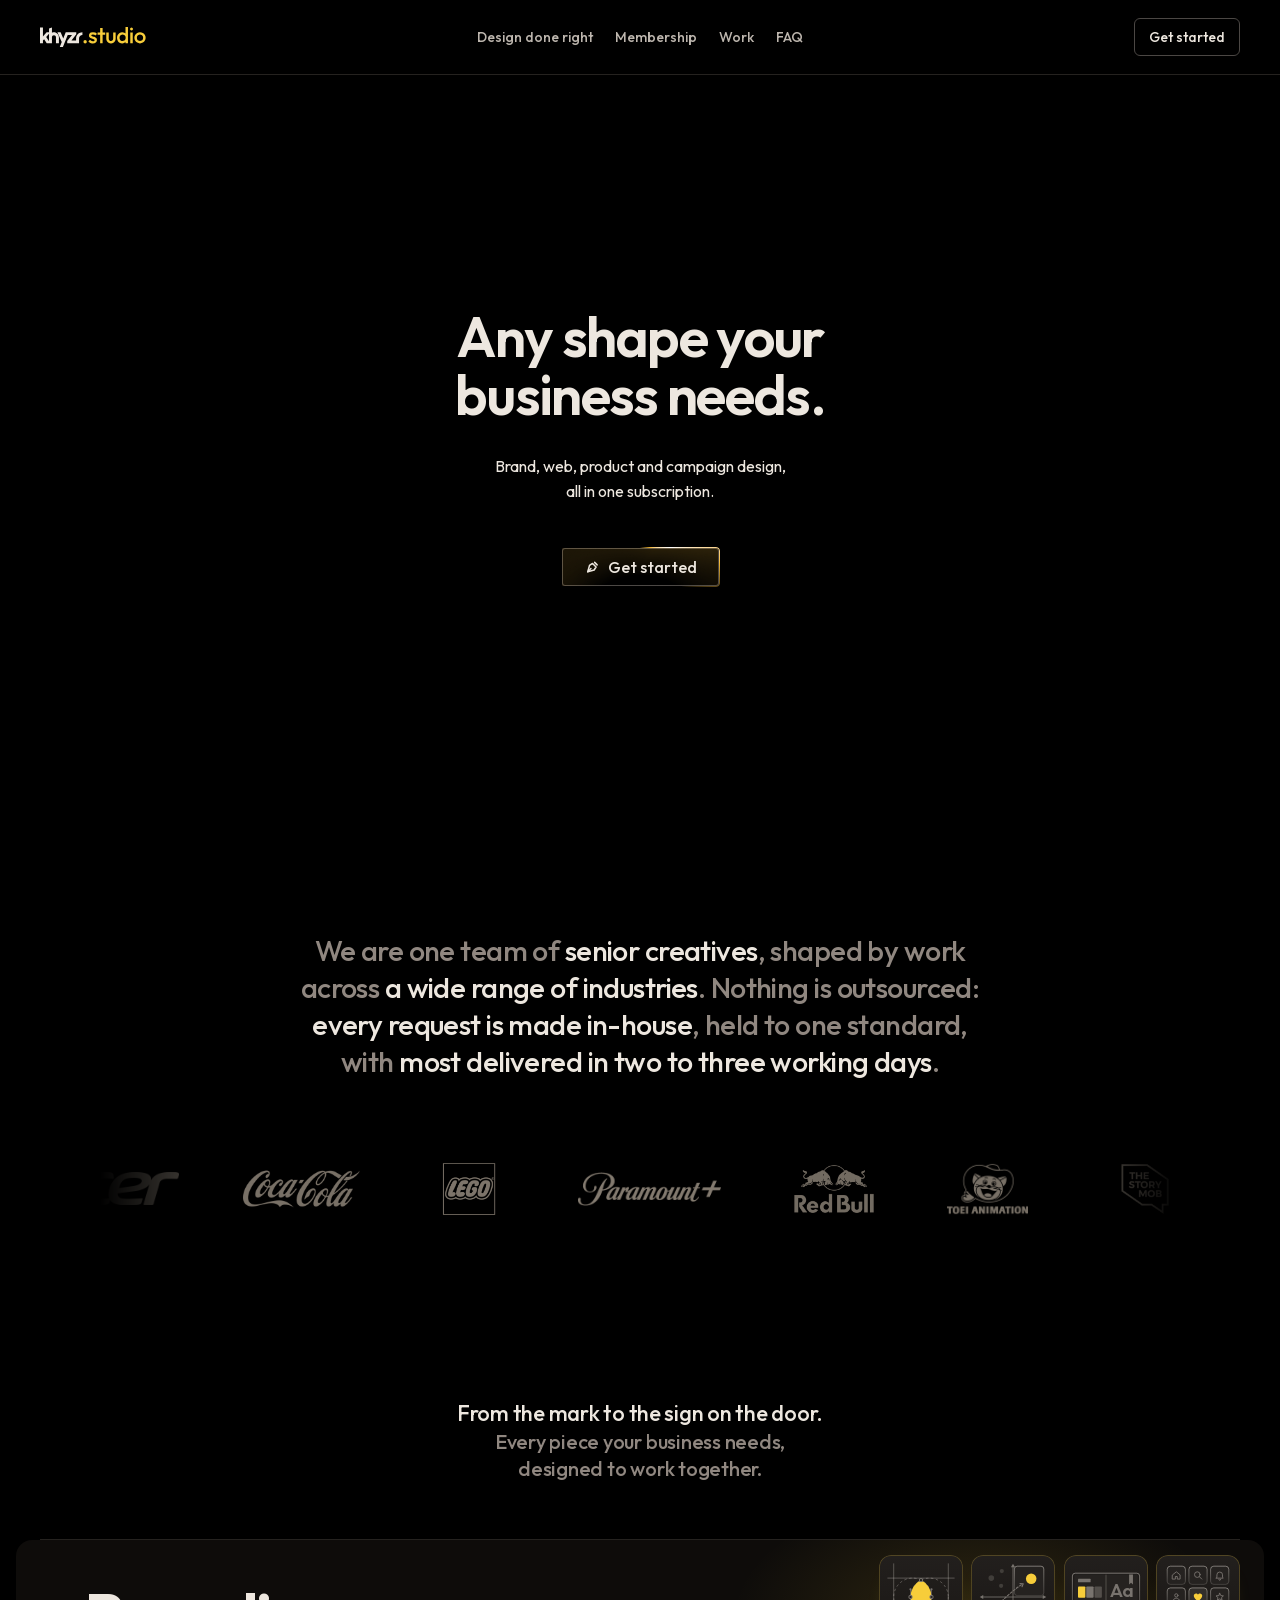
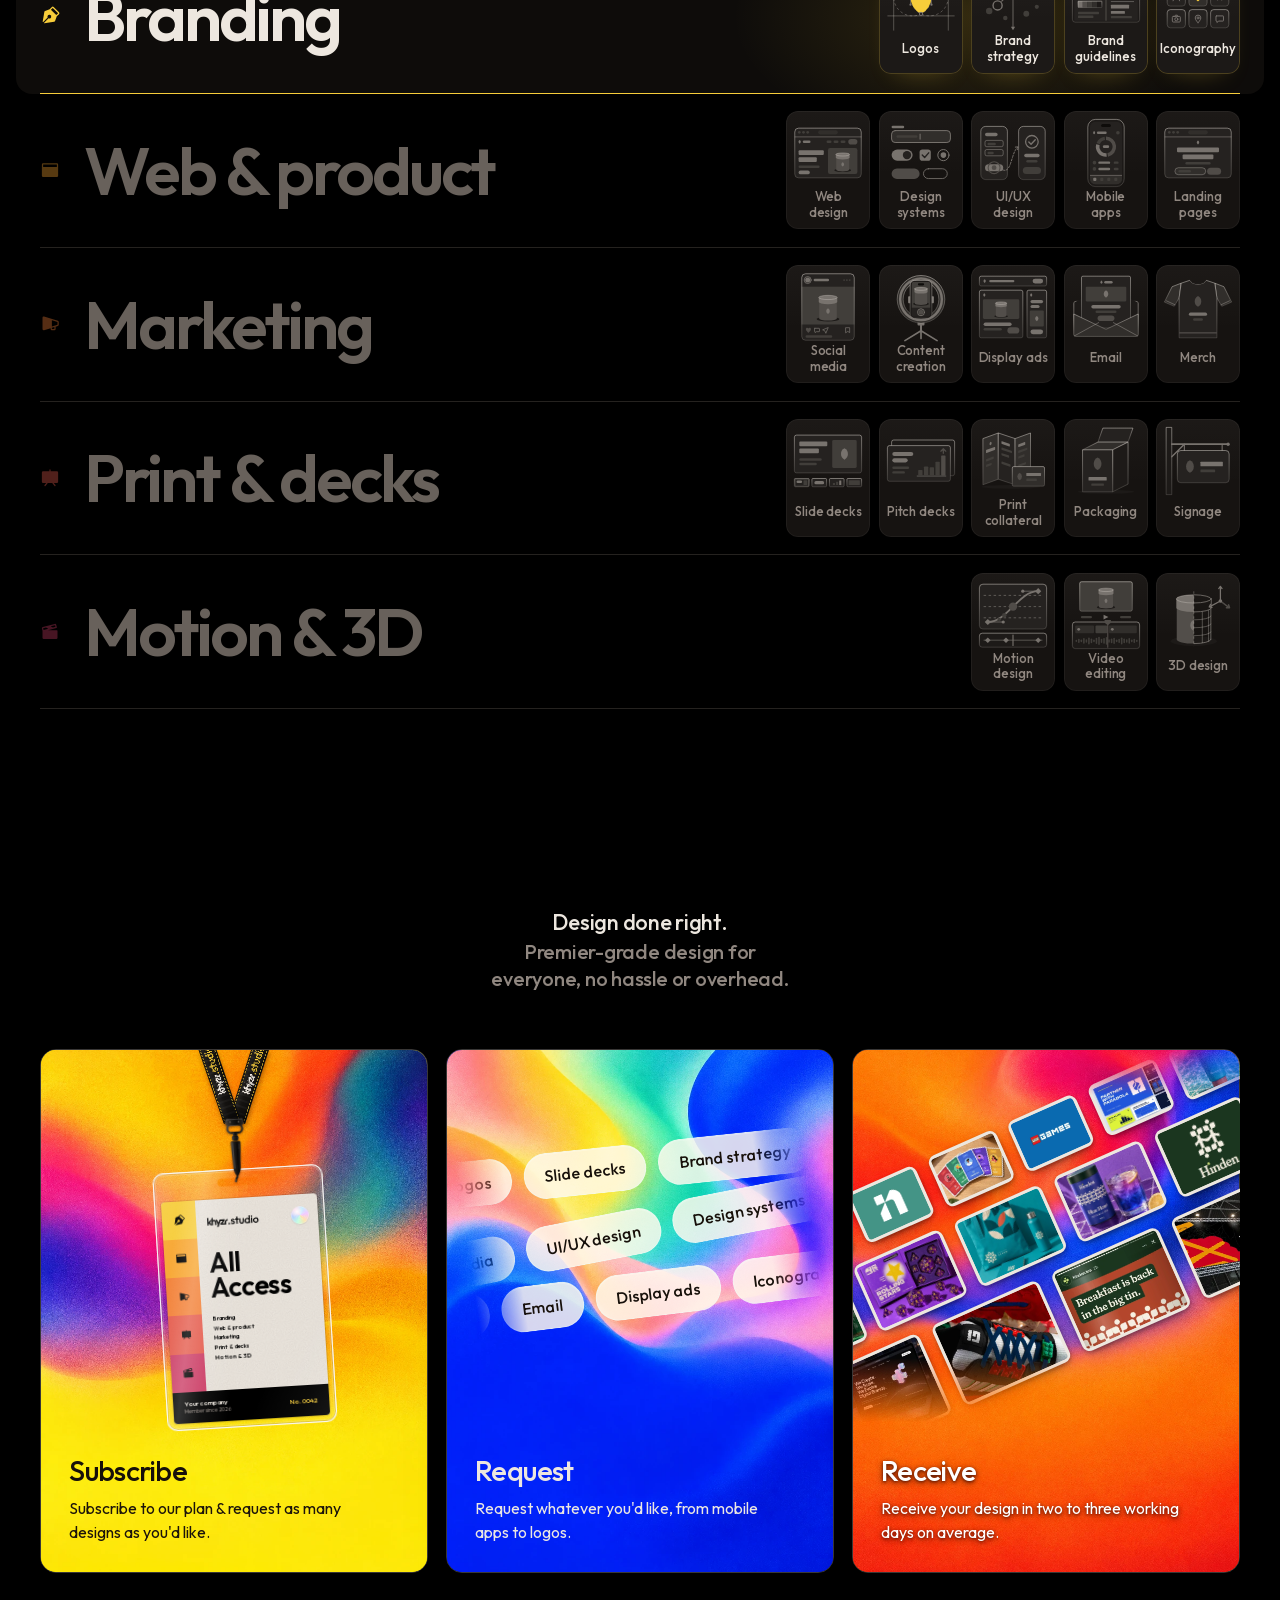
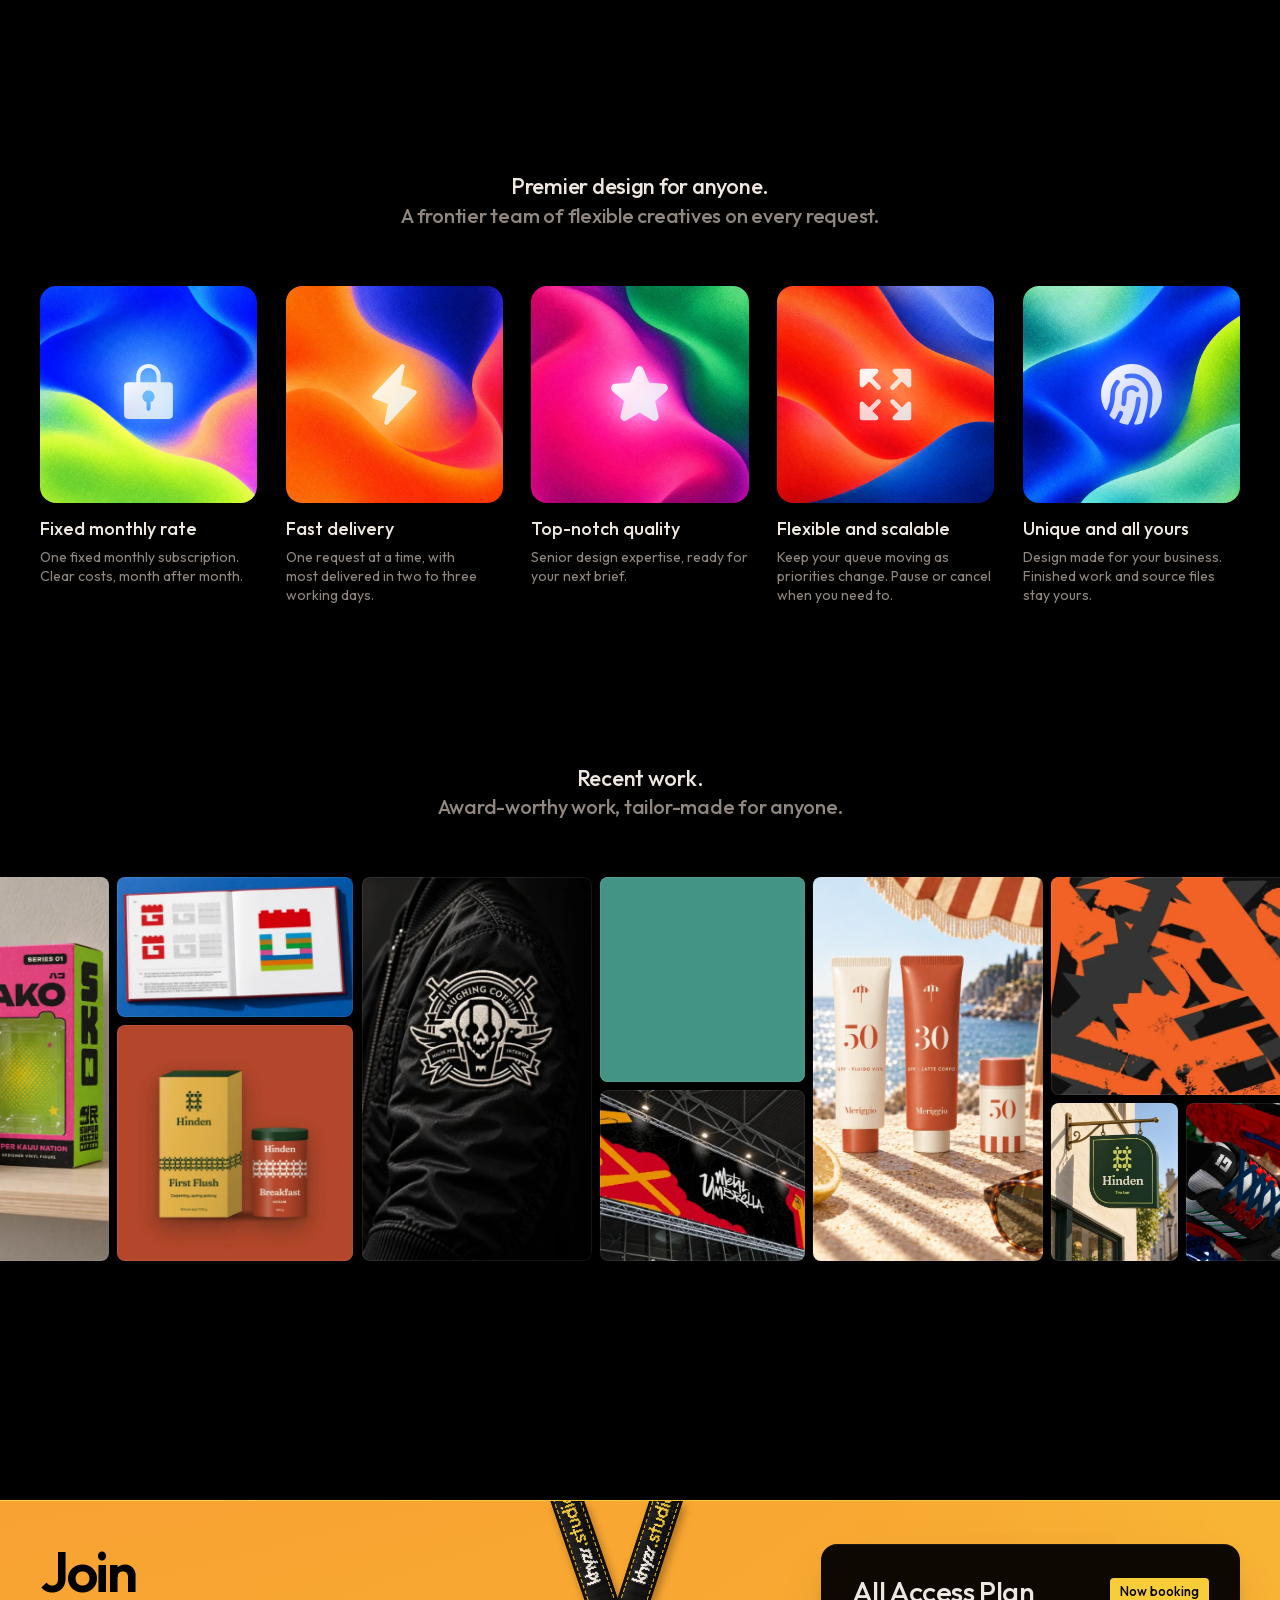
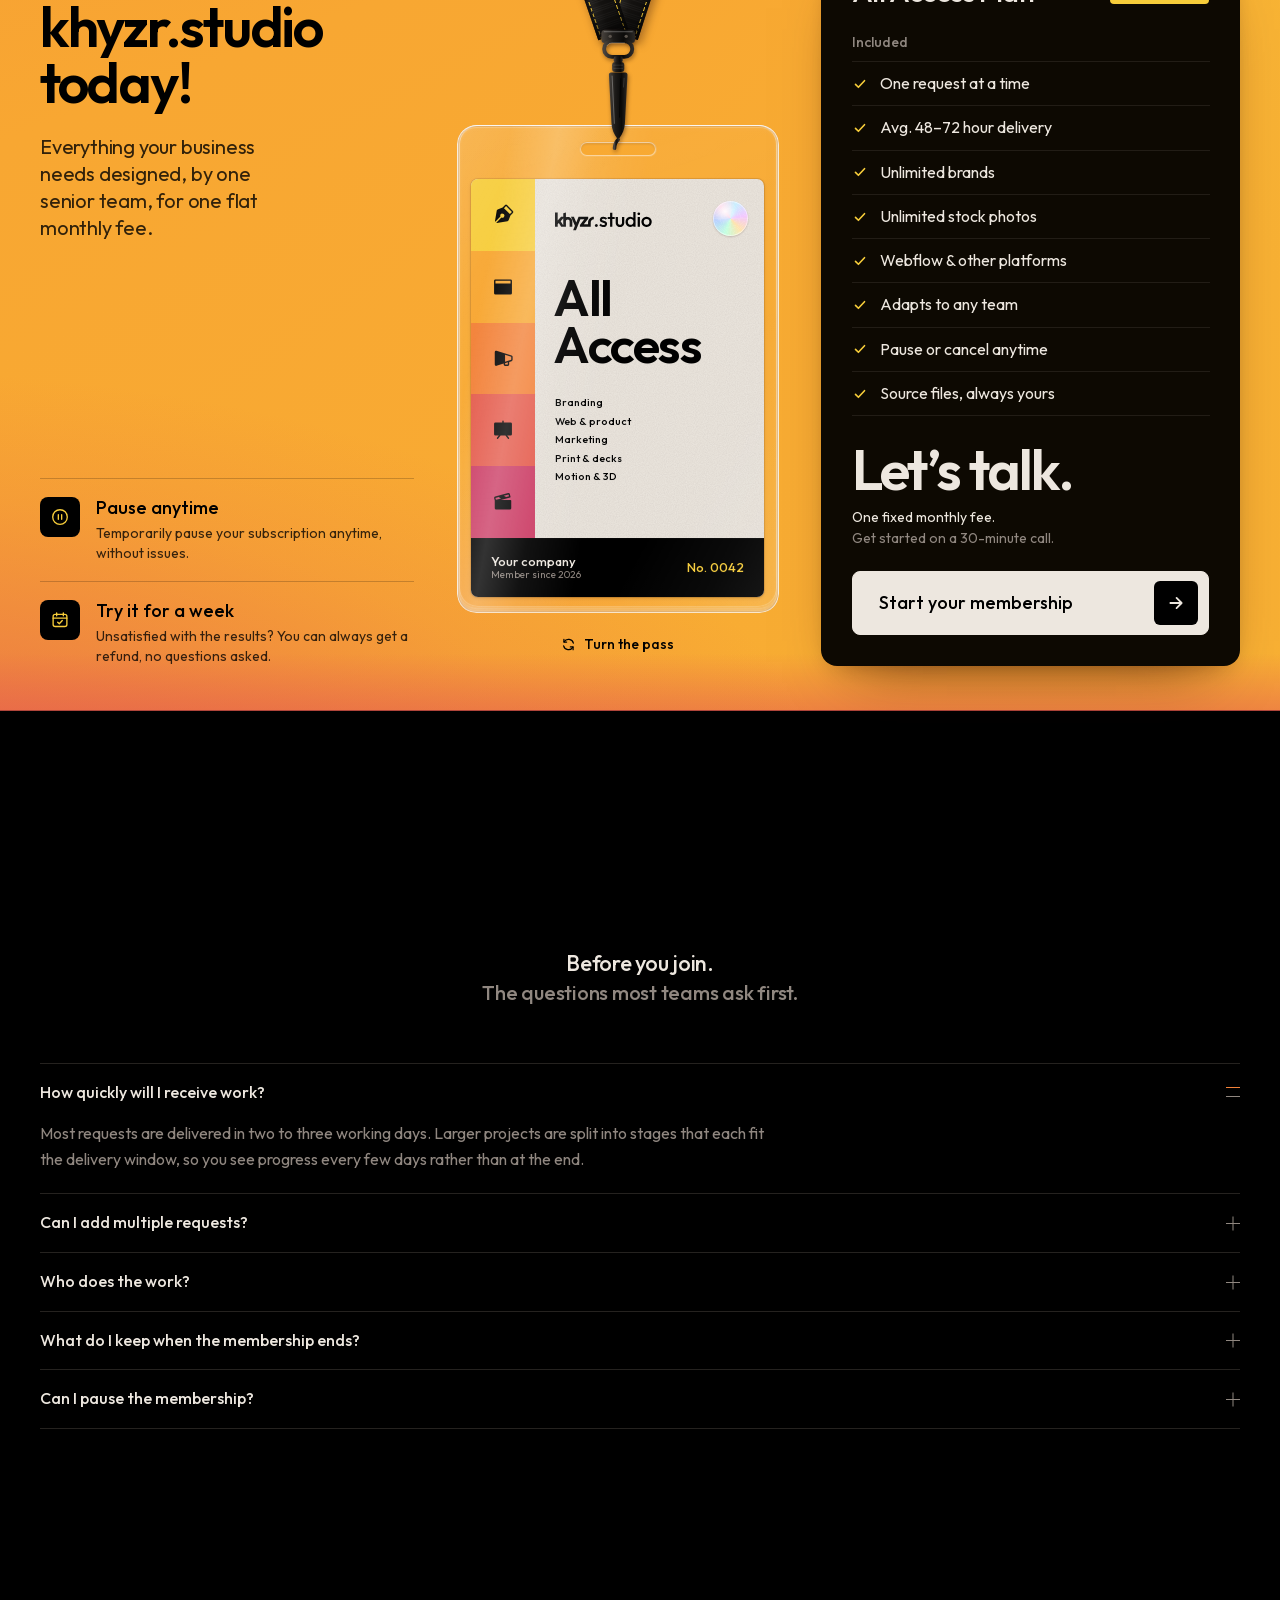
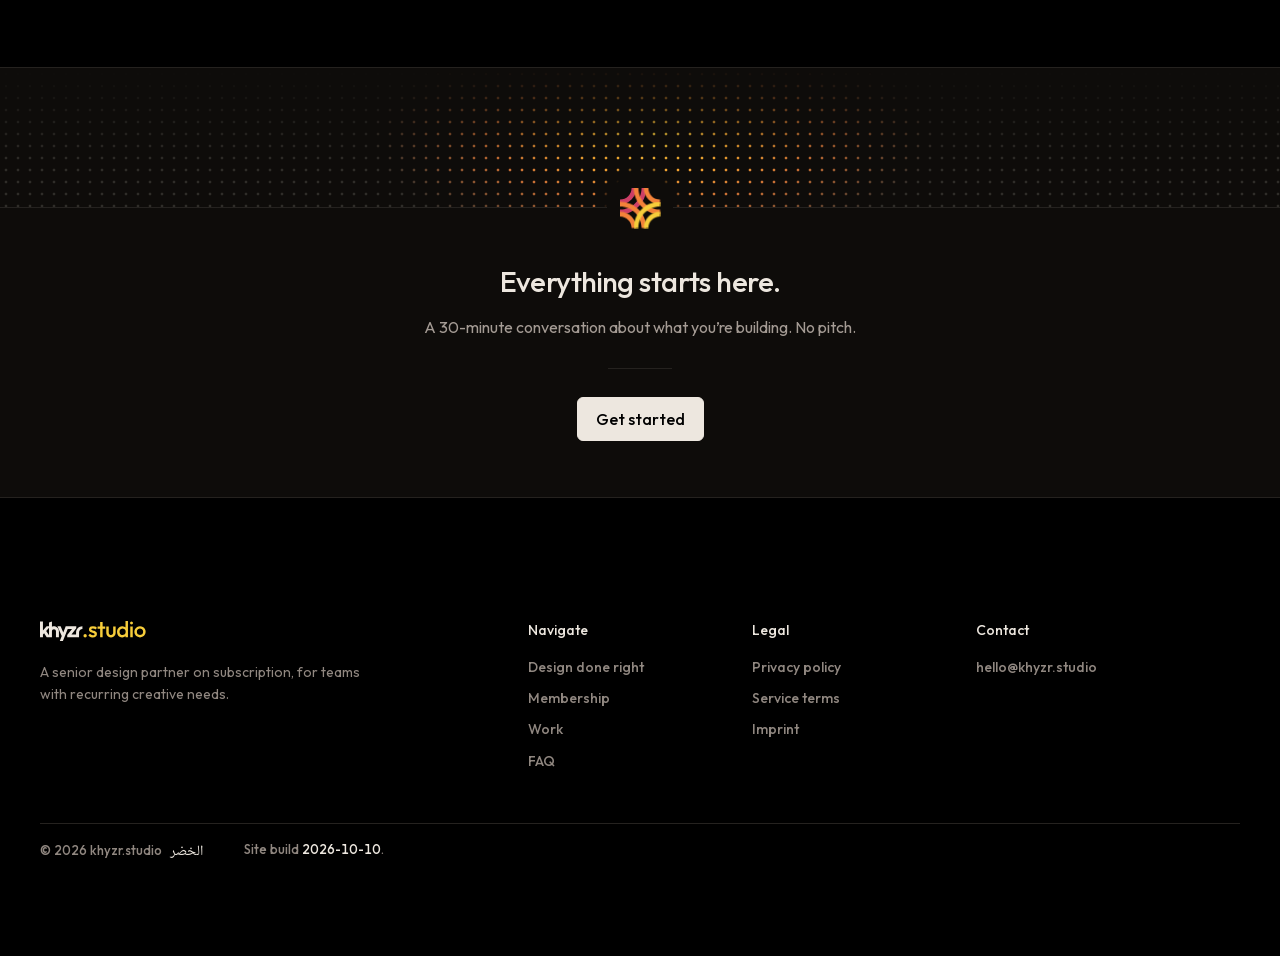
==== commit 4ef9d77d: "Preview of website-studio@83db09e" ====
--- a/index.html
+++ b/index.html
@@ -1,14 +1,14 @@
-<!DOCTYPE html><!--IFE28K3kwy5nZN98za4ZW--><html lang="en" class="__variable_410c3d __variable_7606d3"><head><meta charSet="utf-8"/><meta name="viewport" content="width=device-width, initial-scale=1, viewport-fit=cover"/><link rel="preload" as="image" href="/img/receive/legogames-colours.webp"/><link rel="preload" as="image" href="/img/receive/intertrace-mark.webp"/><link rel="preload" as="image" href="/img/receive/yobi-cards.webp"/><link rel="preload" as="image" href="/img/receive/legogames-animation.webp"/><link rel="preload" as="image" href="/img/receive/parabola-slides.webp"/><link rel="preload" as="image" href="/img/receive/kvell-mustard.webp"/><link rel="stylesheet" href="/_next/static/css/fd2bafffebc8733b.css" data-precedence="next"/><link rel="stylesheet" href="/_next/static/css/76497b9814890ca6.css" data-precedence="next"/><link rel="stylesheet" href="/_next/static/css/bc77431b1e901d45.css" data-precedence="next"/><link rel="preload" as="script" fetchPriority="low" href="/_next/static/chunks/webpack-ce72944ebf716df7.js"/><script src="/_next/static/chunks/4bd1b696-c023c6e3521b1417.js" async=""></script><script src="/_next/static/chunks/255-a85cef9cc3a04b12.js" async=""></script><script src="/_next/static/chunks/main-app-082b9f73ca427d7a.js" async=""></script><script src="/_next/static/chunks/app/layout-768ebc74065ead55.js" async=""></script><script src="/_next/static/chunks/356-650632a4b6a40b7e.js" async=""></script><script src="/_next/static/chunks/app/page-5d8926a35995ae48.js" async=""></script><meta name="theme-color" content="#000000"/><meta name="color-scheme" content="dark"/><title>khyzr.studio — design, on subscription</title><meta name="description" content="A senior design partner on one monthly membership. Send the requests; get back finished work."/><link rel="manifest" href="/manifest.webmanifest"/><link rel="canonical" href="https://khyzr.studio/"/><meta property="og:title" content="khyzr.studio — design, on subscription"/><meta property="og:description" content="A senior design partner on one monthly membership. Send the requests; get back finished work."/><meta property="og:url" content="https://khyzr.studio/"/><meta property="og:site_name" content="khyzr.studio"/><meta property="og:image" content="https://khyzr.studio/og.jpg"/><meta property="og:image:width" content="1200"/><meta property="og:image:height" content="630"/><meta property="og:image:alt" content="khyzr.studio: Any shape your business needs. Brand, web, product and campaign design, all in one subscription."/><meta property="og:type" content="website"/><meta name="twitter:card" content="summary_large_image"/><meta name="twitter:title" content="khyzr.studio — design, on subscription"/><meta name="twitter:description" content="A senior design partner on one monthly membership. Send the requests; get back finished work."/><meta name="twitter:image" content="https://khyzr.studio/og.jpg"/><link rel="icon" href="/favicon-32.png" sizes="32x32" type="image/png"/><link rel="icon" href="/favicon.svg" type="image/svg+xml"/><link rel="apple-touch-icon" href="/apple-touch-icon.png"/><script>(function(){try{var p=location.pathname;if(p!=='/'&&p!=='/index.html')return;var h=document.documentElement;h.classList.add('no-native-scrollbar');setTimeout(function(){if(!window.KHYZR_BARS)h.classList.remove('no-native-scrollbar')},6000);if(matchMedia('(prefers-reduced-motion: reduce)').matches)return;h.classList.add('arming');setTimeout(function(){if(!window.__khyzrArrival)h.classList.remove('arming')},1200)}catch(e){}})()</script><script src="/_next/static/chunks/polyfills-42372ed130431b0a.js" noModule=""></script></head><body><div hidden=""><!--$--><!--/$--></div><div class="page"><main class="main" id="main"><section id="nav" class="sect s-nav" data-folio="01" data-seam="none"><nav class="nav" aria-label="Primary"><a class="brand" href="#hero" aria-label="khyzr.studio"><svg class="logo" viewBox="0 -4.149 991.09 187.61" aria-hidden="true" focusable="false"><g class="logo-word"><path d="M 84.429688 130.542969 L 58.144531 89.496094 L 84.554688 60 Z M 149.753906 49.917969 C 144.023438 47.402344 137.683594 46.007812 131.015625 46.007812 C 124.347656 46.007812 118.007812 47.402344 112.273438 49.917969 L 112.011719 49.917969 L 112.011719 0.0117188 L 84.753906 9.097656 L 84.628906 45.441406 L 62.253906 45.441406 L 27.628906 83.871094 L 27.628906 0.0117188 L 0 0.0117188 L 0 147.371094 L 27.628906 147.371094 L 27.628906 121.507812 L 38.828125 109.707031 L 63.050781 147.371094 L 112.011719 147.371094 L 112.011719 92.234375 C 112.027344 81.851562 120.542969 73.4375 130.925781 73.4375 C 136.121094 73.4375 140.820312 75.539062 144.230469 78.941406 C 147.632812 82.34375 149.746094 87.042969 149.753906 92.234375 L 149.753906 147.371094 L 177.472656 147.371094 L 177.472656 92.207031 C 177.472656 73.324219 166.078125 57.082031 149.753906 49.917969"></path><path d="M 338.496094 104.855469 L 338.46875 121.730469 L 295.207031 121.582031 L 340.261719 64.429688 L 340.261719 45.4375 L 241.144531 45.4375 L 218.320312 102.765625 L 193.527344 45.4375 L 163.535156 45.4375 L 204.105469 137.5625 L 185.6875 183.460938 L 214.933594 183.460938 L 260.1875 71.25 L 300.4375 71.152344 L 255.382812 127.828125 L 255.382812 147.367188 L 366.023438 147.246094 L 366.4375 101.742188 C 366.59375 84.417969 380.683594 70.453125 398.007812 70.453125 L 398.007812 45.4375 C 365.179688 45.4375 338.550781 72.023438 338.496094 104.855469"></path></g><g class="logo-suffix"><path d="M423.522 149.475Q416.788 149.475 412.474 144.951Q408.16 140.426 408.16 133.903Q408.16 127.168 412.474 122.749Q416.788 118.33 423.522 118.33Q430.257 118.33 434.571 122.749Q438.885 127.168 438.885 133.903Q438.885 140.426 434.571 144.951Q430.257 149.475 423.522 149.475Z"></path><path d="M495.705 149.475Q487.287 149.475 479.5 147.266Q471.714 145.056 465.19 140.952Q458.667 136.849 453.826 130.956L468.557 116.225Q473.818 122.328 480.658 125.38Q487.497 128.431 496.126 128.431Q503.912 128.431 507.91 126.116Q511.909 123.801 511.909 119.382Q511.909 114.752 508.121 112.227Q504.333 109.702 498.335 107.913Q492.338 106.124 485.709 104.23Q479.08 102.336 473.082 99.074Q467.084 95.812 463.296 90.13Q459.508 84.448 459.508 75.399Q459.508 65.719 464.033 58.774Q468.557 51.829 476.87 48.041Q485.182 44.253 496.757 44.253Q508.963 44.253 518.327 48.568Q527.692 52.882 534.005 61.51L519.274 76.241Q514.855 70.769 509.173 68.034Q503.491 65.298 496.126 65.298Q489.181 65.298 485.393 67.402Q481.605 69.507 481.605 73.505Q481.605 77.714 485.393 80.029Q489.181 82.344 495.179 84.027Q501.176 85.711 507.805 87.71Q514.434 89.709 520.432 93.182Q526.429 96.654 530.217 102.441Q534.005 108.228 534.005 117.488Q534.005 132.219 523.694 140.847Q513.382 149.475 495.705 149.475Z"></path><path d="M564.309 147.371V4.269H587.458V147.371ZM540.108 67.402V46.358H611.659V67.402Z"></path><path d="M665.743 149.475Q652.99 149.475 642.952 143.793Q632.914 138.111 627.337 128.148Q621.761 118.184 621.761 105.045V46.358H644.909V104.02Q644.909 111.385 647.33 116.541Q649.75 121.697 654.485 124.433Q659.22 127.168 665.812 127.168Q675.845 127.168 681.211 121.171Q686.577 115.173 686.577 104.02V46.358H709.726V105.072Q709.726 118.33 704.149 128.326Q698.573 138.322 688.653 143.899Q678.733 149.475 665.743 149.475Z"></path><path d="M771.176 149.475Q757.497 149.475 746.46 142.536Q735.422 135.597 728.993 123.702Q722.563 111.806 722.563 97.03Q722.563 82.038 728.982 70.195Q735.4 58.353 746.408 51.303Q757.416 44.253 771.176 44.253Q782.75 44.253 791.694 49.199Q800.638 54.144 805.899 62.773Q811.16 71.401 811.16 82.344V111.385Q811.16 122.328 806.004 130.956Q800.848 139.585 791.799 144.53Q782.75 149.475 771.176 149.475ZM774.964 127.589Q783.592 127.589 789.987 123.661Q796.381 119.734 799.983 112.824Q803.584 105.914 803.584 96.864Q803.584 87.734 799.962 80.85Q796.341 73.966 789.966 70.053Q783.592 66.14 775.069 66.14Q766.546 66.14 760.144 70.071Q753.742 74.003 750.043 80.92Q746.343 87.836 746.343 96.864Q746.343 105.914 750.009 112.85Q753.675 119.786 760.16 123.688Q766.646 127.589 774.964 127.589ZM825.26 147.371H802.111V120.224L806.11 95.602L802.111 71.19V-4.149H825.26Z"></path><path d="M846.936 147.371V46.358H870.085V147.371ZM858.51 27.839Q852.618 27.839 848.724 23.84Q844.831 19.842 844.831 13.95Q844.831 8.057 848.724 4.059Q852.618 0.06 858.51 0.06Q864.613 0.06 868.401 4.059Q872.189 8.057 872.189 13.95Q872.189 19.842 868.401 23.84Q864.613 27.839 858.51 27.839Z"></path><path d="M938.058 149.475Q923.327 149.475 911.332 142.426Q899.336 135.376 892.286 123.38Q885.237 111.385 885.237 96.654Q885.237 81.923 892.286 70.138Q899.336 58.353 911.332 51.303Q923.327 44.253 938.058 44.253Q952.999 44.253 964.995 51.198Q976.99 58.143 984.04 70.033Q991.09 81.923 991.09 96.654Q991.09 111.385 984.04 123.38Q976.99 135.376 964.995 142.426Q952.999 149.475 938.058 149.475ZM938.058 127.168Q946.686 127.168 953.315 123.275Q959.944 119.382 963.627 112.437Q967.31 105.493 967.31 96.654Q967.31 87.815 963.522 81.081Q959.734 74.347 953.21 70.454Q946.686 66.561 938.058 66.561Q929.64 66.561 923.011 70.454Q916.382 74.347 912.699 81.081Q909.017 87.815 909.017 96.654Q909.017 105.493 912.699 112.437Q916.382 119.382 923.011 123.275Q929.64 127.168 938.058 127.168Z"></path></g></svg></a><ul class="nav-links" data-nav="true"><li><a class="sm" href="#steps"><span>Design done right</span></a></li><li><a class="sm" href="#membership"><span>Membership</span></a></li><li><a class="sm" href="#work"><span>Work</span></a></li><li><a class="sm" href="#faq"><span>FAQ</span></a></li></ul><a class="btn btn-primary btn-sm t-btn" href="#membership">Get started</a></nav></section><section id="hero" class="sect s-hero sect-bleed" data-folio="02" data-name="Hero" data-seam="none"><div class="hero" id="heroStage" data-p="{&quot;size&quot;:1.27,&quot;inflate&quot;:320,&quot;profile&quot;:&quot;round&quot;,&quot;smooth&quot;:0,&quot;tilt&quot;:0,&quot;shadow&quot;:0,&quot;shadowColor&quot;:&quot;ink&quot;,&quot;c1&quot;:&quot;ink&quot;,&quot;c2&quot;:&quot;hair&quot;,&quot;c3&quot;:&quot;ember-2&quot;,&quot;c4&quot;:&quot;ember-1&quot;,&quot;c5&quot;:&quot;ember-1&quot;,&quot;nStops&quot;:4,&quot;soft&quot;:0.69,&quot;from&quot;:0,&quot;to&quot;:0.3,&quot;map&quot;:&quot;depth&quot;,&quot;spread&quot;:1.4,&quot;angle&quot;:90,&quot;flow&quot;:0,&quot;strata&quot;:7,&quot;strataFlow&quot;:1.5,&quot;hard&quot;:1,&quot;marbleScale&quot;:1.4,&quot;veins&quot;:0,&quot;candy&quot;:0,&quot;tint&quot;:&quot;ember-4&quot;,&quot;gloss&quot;:0,&quot;rough&quot;:0,&quot;clear&quot;:0,&quot;clearRough&quot;:0.02,&quot;peel&quot;:0.1,&quot;metal&quot;:0,&quot;flakes&quot;:0.16,&quot;flakeSize&quot;:0.3,&quot;flakeGrade&quot;:0,&quot;flakeColor&quot;:&quot;auto&quot;,&quot;flip&quot;:0,&quot;flipColor&quot;:&quot;ember-5&quot;,&quot;sheen&quot;:0.05,&quot;sheenSpread&quot;:0,&quot;sheenColor&quot;:&quot;bone&quot;,&quot;pattern&quot;:&quot;none&quot;,&quot;patAmount&quot;:0.7,&quot;patScale&quot;:1,&quot;patStyle&quot;:&quot;rose&quot;,&quot;brushStyle&quot;:&quot;spun&quot;,&quot;patColor&quot;:&quot;ember-1&quot;,&quot;env&quot;:&quot;dusk&quot;,&quot;warm&quot;:0,&quot;follow&quot;:0.7,&quot;drift&quot;:0.45,&quot;key&quot;:0.2,&quot;rimLight&quot;:0.5,&quot;rimColor&quot;:&quot;ember-2&quot;,&quot;depthShade&quot;:0.5,&quot;rimShade&quot;:0.6,&quot;exposure&quot;:0.83,&quot;glint&quot;:0,&quot;underType&quot;:1,&quot;typeShade&quot;:0.03,&quot;ao&quot;:0,&quot;sss&quot;:0,&quot;sssColor&quot;:&quot;ember-3&quot;,&quot;lumps&quot;:0,&quot;lumpScale&quot;:1,&quot;speckle&quot;:0,&quot;speckScale&quot;:1,&quot;prints&quot;:0,&quot;printSize&quot;:1,&quot;tool&quot;:0,&quot;coils&quot;:0,&quot;coilGap&quot;:16,&quot;chalk&quot;:0,&quot;squish&quot;:0,&quot;mote&quot;:&quot;pollen&quot;,&quot;pollen&quot;:0.7,&quot;pollenRest&quot;:0.34,&quot;pollenSize&quot;:1.95,&quot;moteCount&quot;:0.5,&quot;moteSpread&quot;:1.8,&quot;moteDrift&quot;:0.38,&quot;moteBurst&quot;:1.28,&quot;moteLayout&quot;:&quot;shell&quot;,&quot;moteParting&quot;:0,&quot;moteDof&quot;:0,&quot;moteA&quot;:&quot;auto&quot;,&quot;moteB&quot;:&quot;auto&quot;,&quot;moteIdle&quot;:true,&quot;moteFloat&quot;:1,&quot;fGrain&quot;:0,&quot;fHaze&quot;:0,&quot;fMap&quot;:0,&quot;fMapA&quot;:&quot;ink&quot;,&quot;fMapB&quot;:&quot;ember-5&quot;,&quot;fMapC&quot;:&quot;ember-1&quot;,&quot;fGlints&quot;:0,&quot;fSpikes&quot;:&quot;4&quot;,&quot;fVignette&quot;:0,&quot;melt&quot;:1,&quot;lowKey&quot;:0,&quot;rimWrap&quot;:0,&quot;rimEdge&quot;:0,&quot;fHalo&quot;:0.3,&quot;fHaloColor&quot;:&quot;ember-3&quot;,&quot;grainBlack&quot;:false,&quot;cons&quot;:1,&quot;consMode&quot;:&quot;always&quot;,&quot;consColor&quot;:&quot;ash&quot;,&quot;consAccent&quot;:&quot;ember-1&quot;,&quot;lineWeight&quot;:1,&quot;outline&quot;:1,&quot;outlineStyle&quot;:&quot;solid&quot;,&quot;echoes&quot;:0,&quot;echoGap&quot;:40,&quot;nodes&quot;:&quot;key&quot;,&quot;nodeShape&quot;:&quot;diamond&quot;,&quot;nodeSize&quot;:6.5,&quot;nodeFill&quot;:&quot;ink&quot;,&quot;handles&quot;:&quot;all&quot;,&quot;handleDot&quot;:&quot;circle&quot;,&quot;bbox&quot;:0,&quot;bboxHandles&quot;:true,&quot;sizeLabel&quot;:false,&quot;guide&quot;:&quot;none&quot;,&quot;centerMark&quot;:false,&quot;nib&quot;:true,&quot;nibSize&quot;:1,&quot;every&quot;:1,&quot;morph&quot;:1,&quot;choreo&quot;:true}" data-bg="#0e0c0a" data-transparent=""><canvas id="gl" class="hero-gl" aria-hidden="true"></canvas><canvas id="lines" class="hero-over" aria-hidden="true"></canvas><canvas id="over" class="hero-over" aria-hidden="true"></canvas><div class="lockup lockup-b" data-lockup="b" data-layout="center"><h1 class="h1 rise">Any shape your business needs.</h1><p class="lede">Brand, web, product and campaign design,
-all in one subscription.</p><div class="cta-row"><a class="btn btn-primary btn-hero t-btn btn-shiny" href="#membership"><span class="gleam-ring" aria-hidden="true"><span class="gleam-turn"><i></i></span></span><span class="gleam-veil" aria-hidden="true"><span class="gleam-turn"><i></i></span></span><span class="gleam-sheen" aria-hidden="true"><span class="gleam-turn"><i></i></span></span><span class="btn-ico" aria-hidden="true"><svg viewBox="0 0 16 16" fill="none" stroke="currentColor" stroke-width="1.5" stroke-linecap="round" stroke-linejoin="round" aria-hidden="true"><g transform="rotate(45 8 8)"><path d="M8 14 4.75 8.25 5.5 4.75h5l.75 3.5z"></path><path d="M8 14V9.5M6.25 2.5h3.5"></path></g></svg></span><span class="btn-label">Get started</span></a></div></div></div></section><section id="statement" class="sect s-statement" data-folio="03" data-name="In-house" data-seam="minor" data-seam-top="major"><div class="statement"><p class="statement-line"><span>We are one team of </span><b>senior creatives</b><span>, shaped by work across </span><b>a wide range of industries</b><span>. Nothing is outsourced: </span><b>every request is made <span class="nowrap">in-house</span></b><span>, held to one standard, with </span><b>most delivered in two to three working days</b><span>.</span></p><div class="logos-row"><div class="logos-view" data-logos="true"><div class="logos-track"><ul class="logos-run" role="list" aria-label="Selected past clients"><li style="--h:99px;--m:url(/img/logos/logo-acer.webp);--ar:336 / 240;--tone:0.41"><span class="logo-mark" role="img" aria-label="Acer"></span></li><li style="--h:84px;--m:url(/img/logos/logo-coca-cola.webp);--ar:336 / 240;--tone:0.5"><span class="logo-mark" role="img" aria-label="Coca-Cola"></span></li><li style="--h:64px;--m:url(/img/logos/logo-lego.webp);--ar:336 / 240"><span class="logo-mark" role="img" aria-label="LEGO"></span></li><li style="--h:102px;--m:url(/img/logos/logo-paramount-plus.webp);--ar:336 / 240;--tone:0.55"><span class="logo-mark" role="img" aria-label="Paramount+"></span></li><li style="--h:70px;--m:url(/img/logos/logo-red-bull.webp);--ar:336 / 240;--tone:0.48"><span class="logo-mark" role="img" aria-label="Red Bull"></span></li><li style="--h:58px;--m:url(/img/logos/logo-toei-animation.webp);--ar:336 / 240;--tone:0.5"><span class="logo-mark" role="img" aria-label="Toei Animation"></span></li><li style="--h:76px;--m:url(/img/logos/logo-the-story-mob.webp);--ar:336 / 240;--tone:0.56"><span class="logo-mark" role="img" aria-label="The Story Mob"></span></li><li style="--h:61px;--m:url(/img/logos/logo-oni-studios.webp);--ar:336 / 240;--tone:0.6"><span class="logo-mark" role="img" aria-label="Oni Studios"></span></li></ul><ul class="logos-run logos-run--dup" role="list" aria-hidden="true"><li style="--h:99px;--m:url(/img/logos/logo-acer.webp);--ar:336 / 240;--tone:0.41"><span class="logo-mark"></span></li><li style="--h:84px;--m:url(/img/logos/logo-coca-cola.webp);--ar:336 / 240;--tone:0.5"><span class="logo-mark"></span></li><li style="--h:64px;--m:url(/img/logos/logo-lego.webp);--ar:336 / 240"><span class="logo-mark"></span></li><li style="--h:102px;--m:url(/img/logos/logo-paramount-plus.webp);--ar:336 / 240;--tone:0.55"><span class="logo-mark"></span></li><li style="--h:70px;--m:url(/img/logos/logo-red-bull.webp);--ar:336 / 240;--tone:0.48"><span class="logo-mark"></span></li><li style="--h:58px;--m:url(/img/logos/logo-toei-animation.webp);--ar:336 / 240;--tone:0.5"><span class="logo-mark"></span></li><li style="--h:76px;--m:url(/img/logos/logo-the-story-mob.webp);--ar:336 / 240;--tone:0.56"><span class="logo-mark"></span></li><li style="--h:61px;--m:url(/img/logos/logo-oni-studios.webp);--ar:336 / 240;--tone:0.6"><span class="logo-mark"></span></li></ul></div></div></div></div></section><section id="services" class="sect s-services dir-roster" data-folio="04" data-name="What we do" data-seam="minor"><header class="section-head svc-head"><h2 class="h2">From the mark to the sign on the door.</h2><p class="head-cont">Every piece your business needs, designed to work together.</p></header><div class="svc-track"><div class="svc-body rs-body sk-tones"><svg class="sk-defs" width="0" height="0" aria-hidden="true" focusable="false"><defs><linearGradient id="sk-edge" x1="0" y1="0" x2="0" y2="1"><stop offset="0" class="sk-edge-top"/><stop offset="1" class="sk-edge-foot"/></linearGradient></defs></svg><div class="rs-rows" role="group" aria-label="What we do, by pillar"><div class="rs-band" aria-hidden="true"><div class="rs-glow"></div></div><div class="rs-row is-active" data-i="0" style="--tint:var(--ember-1);--icon:url(/icons/phosphor/pen-nib-fill.svg)"><span class="rs-name"><span class="rs-ico" aria-hidden="true"></span><span class="rs-word">Branding</span></span><ul class="rs-badges" role="list" aria-label="Branding"><li class="rs-badge" style="--i:0"><span class="rs-art" aria-hidden="true"><svg class="wk-sk" viewBox="0 0 120 120" aria-hidden="true" focusable="false" data-sk="logos"><line class="k-l" x1="12" y1="33" x2="108" y2="33"/><line class="k-l" x1="12" y1="87" x2="108" y2="87"/><line class="k-l" x1="21" y1="12" x2="21" y2="108"/><line class="k-l" x1="99" y1="12" x2="99" y2="108"/><circle class="k-l" cx="48" cy="60" r="27" stroke-dasharray="2.5 2.5"/><circle class="k-l" cx="72" cy="60" r="27" stroke-dasharray="2.5 2.5"/><path class="k-a" d="M60 35.81A27 27 0 0 1 60 84.19A27 27 0 0 1 60 35.81Z"/><line class="k-g" x1="45" y1="49" x2="45" y2="71" stroke-width="1"/><line class="k-g" x1="75" y1="49" x2="75" y2="71" stroke-width="1"/><circle class="k-t" cx="45" cy="49" r="1.6"/><circle class="k-t" cx="45" cy="71" r="1.6"/><circle class="k-t" cx="75" cy="49" r="1.6"/><circle class="k-t" cx="75" cy="71" r="1.6"/><rect class="k-s" x="57.9" y="33.71" width="4.2" height="4.2" rx="0.6" style="stroke:var(--k-strong);stroke-width:1;vector-effect:non-scaling-stroke"/><rect class="k-s" x="57.9" y="82.09" width="4.2" height="4.2" rx="0.6" style="stroke:var(--k-strong);stroke-width:1;vector-effect:non-scaling-stroke"/><rect class="k-s" x="42.9" y="57.9" width="4.2" height="4.2" rx="0.6" style="stroke:var(--k-strong);stroke-width:1;vector-effect:non-scaling-stroke"/><rect class="k-s" x="72.9" y="57.9" width="4.2" height="4.2" rx="0.6" style="stroke:var(--k-strong);stroke-width:1;vector-effect:non-scaling-stroke"/></svg></span><span class="rs-label">Logos</span></li><li class="rs-badge" style="--i:1"><span class="rs-art" aria-hidden="true"><svg class="wk-sk" viewBox="0 0 120 120" aria-hidden="true" focusable="false" data-sk="strategy"><rect class="k-s k-e" x="62" y="16" width="42" height="42" rx="4"/><line class="k-g" x1="60" y1="16" x2="60" y2="104" stroke-width="1.2"/><line class="k-g" x1="16" y1="60" x2="104" y2="60" stroke-width="1.2"/><path class="k-t" d="M60 12.5l-3 5h6z"/><path class="k-t" d="M60 107.5l-3-5h6z"/><path class="k-t" d="M12.5 60l5-3v6z"/><path class="k-t" d="M107.5 60l-5-3v6z"/><circle class="k-b" cx="29" cy="33" r="4"/><circle class="k-b" cx="43" cy="44" r="3"/><circle class="k-b" cx="26" cy="80" r="4.6"/><circle class="k-b" cx="49" cy="90" r="3.2"/><circle class="k-b" cx="79" cy="84" r="4.2"/><circle class="k-b" cx="94" cy="74" r="3"/><circle class="k-b" cx="44" cy="23" r="3"/><circle class="k-g" cx="38" cy="72" r="6.5" stroke-width="2"/><path class="k-g" d="M44 66C53 57 62 49 73 42" stroke-width="1.6" stroke-dasharray="3 2.6"/><path class="k-g" d="M72.91 45.28L74.6 41L70.01 40.72" stroke-width="1.6"/><circle class="k-a" cx="86" cy="34" r="7.5"/></svg></span><span class="rs-label">Brand strategy</span></li><li class="rs-badge" style="--i:2"><span class="rs-art" aria-hidden="true"><svg class="wk-sk" viewBox="0 0 120 120" aria-hidden="true" focusable="false" data-sk="guidelines"><rect class="k-d k-e" x="12" y="26" width="96" height="70" rx="4"/><rect class="k-s" x="14.5" y="28" width="44.5" height="66" rx="2"/><rect class="k-s" x="61" y="28" width="44.5" height="66" rx="2"/><line class="k-l" x1="60" y1="28" x2="60" y2="94"/><rect class="k-t" x="20" y="34" width="18" height="5" rx="0.8"/><rect class="k-a" x="20" y="45" width="10.5" height="16" rx="1.2"/><rect class="k-t" x="31.8" y="45" width="10.5" height="16" rx="1.2"/><rect class="k-p" x="43.6" y="45" width="10.5" height="16" rx="1.2"/><rect class="k-t" x="20" y="66" width="6.82" height="9"/><rect class="k-p" x="26.82" y="66" width="6.82" height="9"/><rect class="k-b" x="33.64" y="66" width="6.82" height="9"/><rect class="k-s2" x="40.46" y="66" width="6.82" height="9"/><rect class="k-d" x="47.28" y="66" width="6.82" height="9"/><rect class="k-e" x="20" y="66" width="34.1" height="9" rx="0.6"/><rect class="k-b" x="20" y="81" width="30" height="3.5" rx="0.8"/><rect class="k-b" x="20" y="86.5" width="22" height="3.5" rx="0.8"/><text class="k-tx" x="66" y="60" font-size="27">Aa</text><line class="k-l" x1="67" y1="66.5" x2="100" y2="66.5"/><rect class="k-t" x="67" y="71" width="26" height="5.5" rx="0.8"/><rect class="k-t" x="67" y="80" width="20" height="4" rx="0.8"/><rect class="k-b" x="67" y="87" width="30" height="3.5" rx="0.8"/><path class="k-t" d="M93 28h5.5v14l-2.75-2.3-2.75 2.3z"/></svg></span><span class="rs-label">Brand guidelines</span></li><li class="rs-badge" style="--i:3"><span class="rs-art" aria-hidden="true"><svg class="wk-sk" viewBox="0 0 120 120" aria-hidden="true" focusable="false" data-sk="icons"><rect class="k-s k-e" x="16" y="16" width="26" height="26" rx="4.5"/><g class="k-g" stroke-width="2" transform="translate(21 21) scale(0.67)"><path d="M4 11L12 4.5L20 11V20H14V14.5H10V20H4Z"/></g><rect class="k-s k-e" x="47" y="16" width="26" height="26" rx="4.5"/><g class="k-g" stroke-width="2" transform="translate(52 21) scale(0.67)"><circle cx="10.5" cy="10.5" r="6"/><path d="M15 15L20 20"/></g><rect class="k-s k-e" x="78" y="16" width="26" height="26" rx="4.5"/><g class="k-g" stroke-width="2" transform="translate(83 21) scale(0.67)"><path d="M6 16v-5a6 6 0 0 1 12 0v5l1.5 2h-15z"/><path d="M10 20.5a2 2 0 0 0 4 0"/></g><rect class="k-s k-e" x="16" y="47" width="26" height="26" rx="4.5"/><g class="k-g" stroke-width="2" transform="translate(21 52) scale(0.67)"><circle cx="12" cy="8.5" r="3.5"/><path d="M5 20c.8-3.6 3.6-5.5 7-5.5s6.2 1.9 7 5.5"/></g><rect class="k-s2 k-e" x="47" y="47" width="26" height="26" rx="4.5"/><path class="k-a" transform="translate(51 51.2) scale(0.75)" d="M12 20S4 14.6 4 9.3C4 6.8 5.9 5 8.2 5c1.6 0 3 .9 3.8 2.2C12.8 5.9 14.2 5 15.8 5 18.1 5 20 6.8 20 9.3 20 14.6 12 20 12 20z"/><rect class="k-s k-e" x="78" y="47" width="26" height="26" rx="4.5"/><g class="k-g" stroke-width="2" transform="translate(83 52) scale(0.67)"><path d="M12 4l2.4 5 5.4.6-4 3.7 1.1 5.3L12 16l-4.9 2.6 1.1-5.3-4-3.7 5.4-.6z"/></g><rect class="k-s k-e" x="16" y="78" width="26" height="26" rx="4.5"/><g class="k-g" stroke-width="2" transform="translate(21 83) scale(0.67)"><rect x="3.5" y="7" width="17" height="12" rx="2"/><path d="M8.5 7l1.5-2.5h4L15.5 7"/><circle cx="12" cy="13" r="3.3"/></g><rect class="k-s k-e" x="47" y="78" width="26" height="26" rx="4.5"/><g class="k-g" stroke-width="2" transform="translate(52 83) scale(0.67)"><path d="M12 20.5s-6-5.6-6-10.2a6 6 0 0 1 12 0c0 4.6-6 10.2-6 10.2z"/><circle cx="12" cy="10.3" r="2.2"/></g><rect class="k-s k-e" x="78" y="78" width="26" height="26" rx="4.5"/><g class="k-g" stroke-width="2" transform="translate(83 83) scale(0.67)"><path d="M5 6h14a1 1 0 0 1 1 1v9a1 1 0 0 1-1 1h-9l-4 3v-3H5a1 1 0 0 1-1-1V7a1 1 0 0 1 1-1z"/></g></svg></span><span class="rs-label">Iconography</span></li></ul><span class="rs-rule" aria-hidden="true"><i></i></span></div><div class="rs-row" data-i="1" style="--tint:var(--ember-2);--icon:url(/icons/phosphor/browser-fill.svg)"><span class="rs-name"><span class="rs-ico" aria-hidden="true"></span><span class="rs-word">Web &amp; product</span></span><ul class="rs-badges" role="list" aria-label="Web &amp; product"><li class="rs-badge" style="--i:0"><span class="rs-art" aria-hidden="true"><svg class="wk-sk" viewBox="0 0 120 120" aria-hidden="true" focusable="false" data-sk="website"><defs><clipPath id="wk4-w"><rect class="" x="12" y="24" width="96" height="72" rx="6"/></clipPath></defs><g clip-path="url(#wk4-w)"><rect class="k-s" x="12" y="24" width="96" height="72"/><circle class="k-b" cx="19" cy="30.5" r="1.9"/><circle class="k-b" cx="25" cy="30.5" r="1.9"/><circle class="k-b" cx="31" cy="30.5" r="1.9"/><rect class="k-s2" x="46" y="27.5" width="28" height="6" rx="3"/><line class="k-l" x1="12" y1="37" x2="108" y2="37"/><path class="k-t" d="M19.5 41.32A3 3 0 0 1 19.5 46.68A3 3 0 0 1 19.5 41.32Z"/><rect class="k-t" x="24" y="42.25" width="11" height="3.5" rx="1.75"/><rect class="k-b" x="58" y="42.25" width="7" height="3.5" rx="1.75"/><rect class="k-b" x="68" y="42.25" width="7" height="3.5" rx="1.75"/><rect class="k-b" x="78" y="42.25" width="7" height="3.5" rx="1.75"/><rect class="k-a" x="89" y="40" width="13" height="8" rx="4"/><rect class="k-t" x="18" y="56" width="36" height="7" rx="1.5"/><rect class="k-t" x="18" y="66" width="26" height="7" rx="1.5"/><rect class="k-b" x="18" y="78" width="30" height="3.5" rx="1.75"/><rect class="k-t" x="18" y="85" width="16" height="5.5" rx="2.75"/><rect class="k-b" x="60" y="53" width="42" height="37" rx="3"/><ellipse class="k-d" cx="81" cy="84.75" rx="12.01" ry="2.44"/><path class="k-p" d="M71.76 66.92V84.08A9.24 2.22 0 0 0 90.24 84.08V66.92Z"/><path class="k-t" d="M81 73.32A3.43 3.43 0 0 1 81 79.45A3.43 3.43 0 0 1 81 73.32Z"/><path class="k-t" d="M71.16 62.08V66.92A9.84 2.22 0 0 0 90.84 66.92V62.08Z"/><ellipse class="k-t" cx="81" cy="62.08" rx="9.84" ry="2.22"/><ellipse class="k-l" cx="81" cy="62.08" rx="9.84" ry="2.22"/></g><rect class="k-e" x="12.5" y="24.5" width="95" height="71" rx="5.5"/></svg></span><span class="rs-label">Web design</span></li><li class="rs-badge" style="--i:1"><span class="rs-art" aria-hidden="true"><svg class="wk-sk" viewBox="0 0 120 120" aria-hidden="true" focusable="false" data-sk="system"><rect class="k-t" x="18" y="21" width="18" height="3.5" rx="1.75"/><rect class="k-s2" x="18" y="28" width="84" height="17" rx="5"/><rect class="k-g" x="18" y="28" width="84" height="17" rx="5" stroke-width="1.4"/><rect class="k-b" x="25" y="34.75" width="30" height="3.5" rx="1.75"/><rect class="k-t" x="58" y="32" width="1.4" height="9" rx="0.7"/><rect class="k-t" x="18" y="55" width="30" height="16" rx="8"/><circle class="k-s" cx="40" cy="63" r="6"/><rect class="k-t" x="58" y="55" width="16" height="16" rx="4"/><path class="k-g" d="M61.8 63l3.4 3.4 5.8-6.6" stroke-width="2" style="stroke:var(--k-surface)"/><circle class="k-g" cx="92" cy="63" r="8" stroke-width="1.4"/><circle class="k-t" cx="92" cy="63" r="4"/><rect class="k-a" x="18" y="82" width="40" height="15" rx="7.5"/><rect class="k-g" x="63.5" y="82.5" width="34" height="14" rx="7" stroke-width="1.2"/></svg></span><span class="rs-label">Design systems</span></li><li class="rs-badge" style="--i:2"><span class="rs-art" aria-hidden="true"><svg class="wk-sk" viewBox="0 0 120 120" aria-hidden="true" focusable="false" data-sk="flow"><rect class="k-s k-e" x="14" y="22" width="38" height="76" rx="7"/><rect class="k-s k-e" x="68" y="22" width="38" height="76" rx="7"/><rect class="k-t" x="20" y="31" width="18" height="5" rx="2.5"/><rect class="k-l" x="20" y="42" width="26" height="9" rx="2.5"/><rect class="k-l" x="20" y="55" width="26" height="9" rx="2.5"/><rect class="k-b" x="23.5" y="45.25" width="12" height="3.5" rx="1.75"/><rect class="k-b" x="23.5" y="58.25" width="9" height="3.5" rx="1.75"/><rect class="k-t" x="20" y="76" width="26" height="10" rx="5"/><circle class="k-g" cx="87" cy="44" r="9" stroke-width="1.8"/><path class="k-g" d="M82.6 44.4l3.2 3.2 6-6.6" stroke-width="2"/><rect class="k-t" x="76" y="61" width="22" height="5" rx="2.5"/><rect class="k-b" x="79" y="70" width="16" height="3.5" rx="1.75"/><rect class="k-b" x="74" y="80" width="26" height="10" rx="5"/><path class="k-g" d="M45 84C58 90 57 60 66.5 52" stroke-width="1.4" stroke-dasharray="2.8 2.4"/><path class="k-g" d="M66.6 55.3L67.5 51.2L63.32 51.61" stroke-width="1.4"/><circle class="k-ga" cx="33" cy="81" r="8.5" stroke-width="1.6"/><circle class="k-a" cx="33" cy="81" r="3.4"/></svg></span><span class="rs-label">UI/UX design</span></li><li class="rs-badge" style="--i:3"><span class="rs-art" aria-hidden="true"><svg class="wk-sk" viewBox="0 0 120 120" aria-hidden="true" focusable="false" data-sk="app"><defs><clipPath id="wk7-s"><rect class="" x="37" y="15" width="46" height="90" rx="8.5"/></clipPath></defs><rect class="k-d k-e" x="34" y="12" width="52" height="96" rx="11"/><g clip-path="url(#wk7-s)"><rect class="k-s" x="37" y="15" width="46" height="90"/><rect class="k-h" x="53" y="18.5" width="14" height="4.5" rx="2.25"/><path class="k-t" d="M43 28.68A2.6 2.6 0 0 1 43 33.32A2.6 2.6 0 0 1 43 28.68Z"/><rect class="k-t" x="47" y="29.25" width="14" height="3.5" rx="1.75"/><circle class="k-b" cx="77" cy="31" r="2.6"/><path class="k-a" d="M60 36.5A14.5 14.5 0 0 1 63.01 65.18L61.98 60.29A9.5 9.5 0 0 0 60 41.5Z"/><path class="k-t" d="M61.01 65.46A14.5 14.5 0 0 1 45.93 47.49L50.78 48.7A9.5 9.5 0 0 0 60.66 60.48Z"/><path class="k-b" d="M46.56 45.57A14.5 14.5 0 0 1 57.98 36.64L58.68 41.59A9.5 9.5 0 0 0 51.19 47.44Z"/><rect class="k-t" x="55.5" y="49" width="9" height="4" rx="2"/><circle class="k-b" cx="43.5" cy="73.75" r="2.6"/><rect class="k-t" x="49" y="72" width="17" height="3.5" rx="1.75"/><rect class="k-b" x="71" y="72" width="7" height="3.5" rx="1.75"/><circle class="k-b" cx="43.5" cy="82.75" r="2.6"/><rect class="k-t" x="49" y="81" width="17" height="3.5" rx="1.75"/><rect class="k-b" x="71" y="81" width="7" height="3.5" rx="1.75"/><rect class="k-s2" x="37" y="92" width="46" height="13"/><line class="k-l" x1="37" y1="92" x2="83" y2="92"/><rect class="k-t" x="41.75" y="95.5" width="4.5" height="4.5" rx="1.4"/><rect class="k-b" x="51.75" y="95.5" width="4.5" height="4.5" rx="1.4"/><rect class="k-b" x="61.75" y="95.5" width="4.5" height="4.5" rx="1.4"/><rect class="k-b" x="71.75" y="95.5" width="4.5" height="4.5" rx="1.4"/></g></svg></span><span class="rs-label">Mobile apps</span></li><li class="rs-badge" style="--i:4"><span class="rs-art" aria-hidden="true"><svg class="wk-sk" viewBox="0 0 120 120" aria-hidden="true" focusable="false" data-sk="landing"><defs><clipPath id="wk8-w"><rect class="" x="12" y="24" width="96" height="72" rx="6"/></clipPath></defs><g clip-path="url(#wk8-w)"><rect class="k-s" x="12" y="24" width="96" height="72"/><circle class="k-b" cx="19" cy="30.5" r="1.9"/><circle class="k-b" cx="25" cy="30.5" r="1.9"/><circle class="k-b" cx="31" cy="30.5" r="1.9"/><rect class="k-s2" x="46" y="27.5" width="28" height="6" rx="3"/><line class="k-l" x1="12" y1="37" x2="108" y2="37"/><path class="k-t" d="M60 42.32A3 3 0 0 1 60 47.68A3 3 0 0 1 60 42.32Z"/><rect class="k-t" x="30" y="52" width="60" height="7" rx="1.5"/><rect class="k-t" x="38" y="62" width="44" height="7" rx="1.5"/><rect class="k-b" x="42" y="73" width="36" height="3.5" rx="1.75"/><rect class="k-s2" x="27" y="81" width="44" height="10" rx="5"/><rect class="k-l" x="27" y="81" width="44" height="10" rx="5"/><rect class="k-b" x="32" y="84.25" width="18" height="3.5" rx="1.75"/><rect class="k-a" x="73" y="81" width="20" height="10" rx="5"/></g><rect class="k-e" x="12.5" y="24.5" width="95" height="71" rx="5.5"/></svg></span><span class="rs-label">Landing pages</span></li></ul><span class="rs-rule" aria-hidden="true"><i></i></span></div><div class="rs-row" data-i="2" style="--tint:var(--ember-3);--icon:url(/icons/phosphor/megaphone-simple-fill.svg)"><span class="rs-name"><span class="rs-ico" aria-hidden="true"></span><span class="rs-word">Marketing</span></span><ul class="rs-badges" role="list" aria-label="Marketing"><li class="rs-badge" style="--i:0"><span class="rs-art" aria-hidden="true"><svg class="wk-sk" viewBox="0 0 120 120" aria-hidden="true" focusable="false" data-sk="social"><defs><clipPath id="wk9-p"><rect class="" x="22" y="12" width="76" height="96" rx="6"/></clipPath></defs><g clip-path="url(#wk9-p)"><rect class="k-s" x="22" y="12" width="76" height="96"/><circle class="k-g" cx="31" cy="21.5" r="5" stroke-width="1.2"/><circle class="k-t" cx="31" cy="21.5" r="3.6"/><rect class="k-t" x="39.5" y="19.75" width="22" height="3.5" rx="1.75"/><circle class="k-b" cx="83" cy="21.5" r="1.3"/><circle class="k-b" cx="87" cy="21.5" r="1.3"/><circle class="k-b" cx="91" cy="21.5" r="1.3"/><rect class="k-b" x="22" y="31" width="76" height="54"/><ellipse class="k-d" cx="60" cy="77.27" rx="16.38" ry="3.33"/><path class="k-p" d="M47.4 52.96V76.36A12.6 3.02 0 0 0 72.6 76.36V52.96Z"/><path class="k-t" d="M60 61.69A4.68 4.68 0 0 1 60 70.05A4.68 4.68 0 0 1 60 61.69Z"/><path class="k-t" d="M46.8 46.36V52.96A13.2 3.02 0 0 0 73.2 52.96V46.36Z"/><ellipse class="k-t" cx="60" cy="46.36" rx="13.2" ry="3.02"/><ellipse class="k-l" cx="60" cy="46.36" rx="13.2" ry="3.02"/><path class="k-a" transform="translate(26.5 87.5) scale(0.46)" d="M12 20S4 14.6 4 9.3C4 6.8 5.9 5 8.2 5c1.6 0 3 .9 3.8 2.2C12.8 5.9 14.2 5 15.8 5 18.1 5 20 6.8 20 9.3 20 14.6 12 20 12 20z"/><g class="k-g" stroke-width="2.3" transform="translate(39 87.8) scale(0.44)"><path d="M5 6h14a1 1 0 0 1 1 1v9a1 1 0 0 1-1 1h-9l-4 3v-3H5a1 1 0 0 1-1-1V7a1 1 0 0 1 1-1z"/></g><g class="k-g" stroke-width="2.3" transform="translate(51 87.8) scale(0.44)"><path d="M20 4L3 11l7 3 3 7z"/></g><g class="k-g" stroke-width="2.3" transform="translate(83 87.8) scale(0.44)"><path d="M6 4h12v16l-6-4-6 4z"/></g><rect class="k-b" x="28" y="100.5" width="38" height="3.5" rx="1.75"/></g><rect class="k-e" x="22.5" y="12.5" width="75" height="95" rx="5.5"/></svg></span><span class="rs-label">Social media</span></li><li class="rs-badge" style="--i:1"><span class="rs-art" aria-hidden="true"><svg class="wk-sk" viewBox="0 0 120 120" aria-hidden="true" focusable="false" data-sk="content"><line class="k-g" x1="60" y1="85" x2="60" y2="95" stroke-width="2.8"/><line class="k-g" x1="60" y1="94" x2="37" y2="108" stroke-width="2.4"/><line class="k-g" x1="60" y1="94" x2="83" y2="108" stroke-width="2.4"/><line class="k-g" x1="60" y1="94" x2="60" y2="105" stroke-width="2.4"/><rect class="k-t" x="55" y="80.5" width="10" height="6" rx="1.5"/><path class="k-s2 k-e" d="M26 49a34 34 0 1 0 68 0a34 34 0 1 0 -68 0ZM34.5 49a25.5 25.5 0 1 1 51 0a25.5 25.5 0 1 1 -51 0Z" fill-rule="evenodd"/><path class="k-t" d="M28.5 49a31.5 31.5 0 1 0 63 0a31.5 31.5 0 1 0 -63 0ZM32 49a28 28 0 1 1 56 0a28 28 0 1 1 -56 0Z" fill-rule="evenodd"/><rect class="k-t" x="41.5" y="44.5" width="4.5" height="10" rx="1.2"/><rect class="k-t" x="74" y="44.5" width="4.5" height="10" rx="1.2"/><defs><clipPath id="wk10-s"><rect class="" x="46.5" y="24" width="27" height="50" rx="4.5"/></clipPath></defs><rect class="k-d k-e" x="44.5" y="22" width="31" height="54" rx="6.5"/><g clip-path="url(#wk10-s)"><rect class="k-s" x="46.5" y="24" width="27" height="50"/><rect class="k-b" x="46.5" y="24" width="27" height="37"/><ellipse class="k-d" cx="60" cy="55.72" rx="11.47" ry="2.33"/><path class="k-p" d="M51.18 38.7V55.08A8.82 2.12 0 0 0 68.82 55.08V38.7Z"/><path class="k-t" d="M50.58 34.08V38.7A9.42 2.12 0 0 0 69.42 38.7V34.08Z"/><ellipse class="k-t" cx="60" cy="34.08" rx="9.42" ry="2.12"/><ellipse class="k-l" cx="60" cy="34.08" rx="9.42" ry="2.12"/><rect class="k-h" x="55.5" y="26" width="9" height="3.2" rx="1.6"/><circle class="k-g" cx="60" cy="67.5" r="5" stroke-width="1.3"/><circle class="k-a" cx="60" cy="67.5" r="3.6"/></g></svg></span><span class="rs-label">Content creation</span></li><li class="rs-badge" style="--i:2"><span class="rs-art" aria-hidden="true"><svg class="wk-sk" viewBox="0 0 120 120" aria-hidden="true" focusable="false" data-sk="ads"><rect class="k-s k-e" x="12" y="16" width="96" height="14" rx="2.5"/><path class="k-t" d="M19.5 20.32A3 3 0 0 1 19.5 25.68A3 3 0 0 1 19.5 20.32Z"/><rect class="k-t" x="26" y="21.25" width="36" height="3.5" rx="1.75"/><rect class="k-t" x="88" y="19.5" width="15" height="7" rx="3.5"/><rect class="k-s k-e" x="12" y="36" width="62" height="68" rx="2.5"/><path class="k-t" d="M19 40.5A2.8 2.8 0 0 1 19 45.5A2.8 2.8 0 0 1 19 40.5Z"/><rect class="k-b" x="17" y="49" width="52" height="28" rx="2"/><ellipse class="k-d" cx="43" cy="73.06" rx="9.83" ry="2"/><path class="k-p" d="M35.44 58.48V72.52A7.56 1.81 0 0 0 50.56 72.52V58.48Z"/><path class="k-t" d="M34.84 54.52V58.48A8.16 1.81 0 0 0 51.16 58.48V54.52Z"/><ellipse class="k-t" cx="43" cy="54.52" rx="8.16" ry="1.81"/><ellipse class="k-l" cx="43" cy="54.52" rx="8.16" ry="1.81"/><rect class="k-t" x="18" y="82" width="40" height="5" rx="2.5"/><rect class="k-b" x="18" y="90" width="26" height="3.5" rx="1.75"/><rect class="k-a" x="52" y="89" width="17" height="9" rx="4.5"/><rect class="k-s k-e" x="80" y="36" width="28" height="68" rx="2.5"/><path class="k-t" d="M86 40.5A2.8 2.8 0 0 1 86 45.5A2.8 2.8 0 0 1 86 40.5Z"/><rect class="k-t" x="85" y="50" width="18" height="4.5" rx="2.25"/><rect class="k-t" x="85" y="57" width="13" height="4.5" rx="2.25"/><rect class="k-b" x="84" y="65" width="20" height="23" rx="1.5"/><path class="k-t" d="M94 72.75A4.2 4.2 0 0 1 94 80.25A4.2 4.2 0 0 1 94 72.75Z"/><rect class="k-t" x="85" y="92" width="18" height="7" rx="3.5"/></svg></span><span class="rs-label">Display ads</span></li><li class="rs-badge" style="--i:3"><span class="rs-art" aria-hidden="true"><svg class="wk-sk" viewBox="0 0 120 120" aria-hidden="true" focusable="false" data-sk="email"><rect class="k-d k-e" x="14" y="52" width="92" height="50" rx="3"/><path class="k-d" d="M14 54L60 30L106 54Z"/><rect class="k-s k-e" x="25" y="16" width="70" height="74" rx="2"/><path class="k-t" d="M53.5 22.18A2.6 2.6 0 0 1 53.5 26.82A2.6 2.6 0 0 1 53.5 22.18Z"/><rect class="k-t" x="57.5" y="22.75" width="12" height="3.5" rx="1.75"/><rect class="k-b" x="31" y="31" width="58" height="21" rx="1.5"/><path class="k-t" d="M60 36.14A6 6 0 0 1 60 46.86A6 6 0 0 1 60 36.14Z"/><rect class="k-t" x="39" y="57" width="42" height="5" rx="2.5"/><rect class="k-b" x="45" y="65" width="30" height="3.5" rx="1.75"/><rect class="k-a" x="48" y="72" width="24" height="8" rx="4"/><path class="k-s2 k-e" d="M14 70L60 92L106 70V99A3 3 0 0 1 103 102H17A3 3 0 0 1 14 99Z"/><line class="k-l" x1="14.5" y1="101.5" x2="50" y2="82"/><line class="k-l" x1="105.5" y1="101.5" x2="70" y2="82"/></svg></span><span class="rs-label">Email</span></li><li class="rs-badge" style="--i:4"><span class="rs-art" aria-hidden="true"><svg class="wk-sk" viewBox="0 0 120 120" aria-hidden="true" focusable="false" data-sk="merch"><path class="k-s2 k-e" d="M36 26L23 31L12 53L26 59L33 47Z"/><path class="k-s2 k-e" d="M84 26L97 31L108 53L94 59L87 47Z"/><path class="k-s k-e" d="M36 26L48 22C52 29 68 29 72 22L84 26L87 47V104H33V47Z"/><path class="k-d" d="M48 22C53 25.5 67 25.5 72 22C68 29 52 29 48 22Z"/><path class="k-a" d="M60 44.41A8.5 8.5 0 0 1 60 59.59A8.5 8.5 0 0 1 60 44.41Z"/><rect class="k-t" x="47" y="68" width="26" height="4.5" rx="2.25"/><rect class="k-b" x="53" y="76" width="14" height="3.5" rx="1.75"/><line class="k-l" x1="33.5" y1="97" x2="86.5" y2="97"/><line class="k-l" x1="14.5" y1="51" x2="27.5" y2="57"/><line class="k-l" x1="105.5" y1="51" x2="92.5" y2="57"/></svg></span><span class="rs-label">Merch</span></li></ul><span class="rs-rule" aria-hidden="true"><i></i></span></div><div class="rs-row" data-i="3" style="--tint:var(--ember-4);--icon:url(/icons/phosphor/presentation-fill.svg)"><span class="rs-name"><span class="rs-ico" aria-hidden="true"></span><span class="rs-word">Print &amp; decks</span></span><ul class="rs-badges" role="list" aria-label="Print &amp; decks"><li class="rs-badge" style="--i:0"><span class="rs-art" aria-hidden="true"><svg class="wk-sk" viewBox="0 0 120 120" aria-hidden="true" focusable="false" data-sk="slides"><g transform="translate(0 2)"><rect class="k-s k-e" x="12" y="21" width="96" height="54" rx="3"/><rect class="k-t" x="19" y="30" width="40" height="7" rx="1.5"/><rect class="k-t" x="19" y="40" width="28" height="7" rx="1.5"/><rect class="k-b" x="19" y="54" width="32" height="3.5" rx="1.75"/><rect class="k-b" x="19" y="60.5" width="25" height="3.5" rx="1.75"/><rect class="k-b" x="66" y="28" width="35" height="40" rx="2"/><path class="k-t" d="M83.5 39.96A9 9 0 0 1 83.5 56.04A9 9 0 0 1 83.5 39.96Z"/><rect class="k-s k-e" x="12" y="83" width="21" height="11.81" rx="1.5"/><rect class="k-t" x="15" y="86" width="8" height="3.5" rx="1.75"/><rect class="k-b" x="25" y="85.5" width="5.5" height="6.81" rx="0.8"/><rect class="k-s k-e" x="37" y="83" width="21" height="11.81" rx="1.5"/><rect class="k-t" x="40.5" y="86.5" width="14" height="4.8" rx="2.4"/><rect class="k-s k-e" x="62" y="83" width="21" height="11.81" rx="1.5"/><rect class="k-b" x="67" y="89.3" width="3" height="2.9" rx="0.4"/><rect class="k-b" x="71.5" y="87.6" width="3" height="4.6" rx="0.4"/><rect class="k-t" x="76" y="85.8" width="3" height="6.4" rx="0.4"/><rect class="k-s k-e" x="87" y="83" width="21" height="11.81" rx="1.5"/><rect class="k-b" x="89.5" y="85.5" width="16" height="6.81" rx="0.8"/><rect class="k-ga" x="12.75" y="83.75" width="19.5" height="10.31" rx="1.2" stroke-width="1.5"/></g></svg></span><span class="rs-label">Slide decks</span></li><li class="rs-badge" style="--i:1"><span class="rs-art" aria-hidden="true"><svg class="wk-sk" viewBox="0 0 120 120" aria-hidden="true" focusable="false" data-sk="pitch"><rect class="k-d k-e" x="18" y="30" width="90" height="51" rx="3"/><rect class="k-s k-e" x="12" y="38" width="90" height="51" rx="3"/><rect class="k-t" x="19" y="47" width="30" height="6" rx="3"/><rect class="k-t" x="19" y="56" width="22" height="6" rx="3"/><rect class="k-b" x="19" y="68" width="24" height="3.5" rx="1.75"/><rect class="k-b" x="19" y="74.5" width="18" height="3.5" rx="1.75"/><line class="k-l" x1="54" y1="81.5" x2="96" y2="81.5"/><rect class="k-b" x="56" y="73" width="6.2" height="8" rx="1"/><rect class="k-b" x="64.2" y="68" width="6.2" height="13" rx="1"/><rect class="k-b" x="72.4" y="69" width="6.2" height="12" rx="1"/><rect class="k-b" x="80.6" y="61" width="6.2" height="20" rx="1"/><rect class="k-a" x="88.8" y="52" width="6.2" height="29" rx="1"/><path class="k-ga" d="M91.9 49V42.5M88.4 46l3.5-3.5 3.5 3.5" stroke-width="1.8"/></svg></span><span class="rs-label">Pitch decks</span></li><li class="rs-badge" style="--i:2"><span class="rs-art" aria-hidden="true"><svg class="wk-sk" viewBox="0 0 120 120" aria-hidden="true" focusable="false" data-sk="collateral"><g transform="translate(1 -2)"><ellipse class="k-d" cx="56" cy="99" rx="42" ry="2.6"/><path class="k-s2 k-e" d="M16 30L38 22V88L16 96Z"/><g transform="translate(16 30) skewY(-19.98)"><path class="k-t" d="M11 8.5A2.8 2.8 0 0 1 11 13.5A2.8 2.8 0 0 1 11 8.5Z"/><rect class="k-t" x="4.5" y="18" width="13" height="4.5" rx="0.8"/><rect class="k-b" x="4.5" y="31" width="11" height="3.5" rx="0.8"/><rect class="k-b" x="4.5" y="39" width="8" height="3.5" rx="0.8"/></g><path class="k-s k-e" d="M38 22L62 30V96L38 88Z"/><g transform="translate(38 22) skewY(18.43)"><rect class="k-t" x="4.5" y="10" width="12" height="4" rx="0.8"/><rect class="k-b" x="4.5" y="19" width="15" height="3.5" rx="0.8"/><rect class="k-b" x="4.5" y="27" width="11" height="3.5" rx="0.8"/><rect class="k-b" x="4.5" y="39" width="13" height="3.5" rx="0.8"/></g><path class="k-s2 k-e" d="M62 30L84 22V88L62 96Z"/><g transform="translate(62 30) skewY(-19.98)"><rect class="k-t" x="4.5" y="10" width="10" height="4" rx="0.8"/><rect class="k-b" x="4.5" y="19" width="13" height="3.5" rx="0.8"/><rect class="k-b" x="4.5" y="27" width="9" height="3.5" rx="0.8"/><rect class="k-b" x="4.5" y="39" width="11" height="3.5" rx="0.8"/></g><rect class="k-s2 k-e" x="58" y="70" width="46" height="28" rx="2"/><path class="k-a" d="M68.5 78.64A6 6 0 0 1 68.5 89.36A6 6 0 0 1 68.5 78.64Z"/><rect class="k-t" x="78" y="79" width="21" height="4.5" rx="0.8"/><rect class="k-b" x="78" y="87" width="15" height="3.5" rx="0.8"/></g></svg></span><span class="rs-label">Print collateral</span></li><li class="rs-badge" style="--i:3"><span class="rs-art" aria-hidden="true"><svg class="wk-sk" viewBox="0 0 120 120" aria-hidden="true" focusable="false" data-sk="packaging"><g transform="translate(2 -2)"><ellipse class="k-d" cx="58" cy="106" rx="40" ry="2.8"/><path class="k-s k-e" d="M46.5 35L53.5 15H96.5L89.5 35Z"/><path class="k-s2 k-e" d="M24.5 46L46.5 35H89.5L67.5 46Z"/><path class="k-d k-e" d="M67.5 46L89.5 35V95L67.5 106Z"/><rect class="k-s k-e" x="24.5" y="46" width="43" height="60"/><path class="k-a" d="M46 57.07A10 10 0 0 1 46 74.93A10 10 0 0 1 46 57.07Z"/><rect class="k-t" x="33" y="85" width="26" height="5" rx="0.8"/><rect class="k-b" x="37" y="94" width="18" height="3.5" rx="0.8"/></g></svg></span><span class="rs-label">Packaging</span></li><li class="rs-badge" style="--i:4"><span class="rs-art" aria-hidden="true"><svg class="wk-sk" viewBox="0 0 120 120" aria-hidden="true" focusable="false" data-sk="signage"><g transform="translate(2.5 0)"><rect class="k-d k-e" x="12" y="12" width="8" height="96"/><line class="k-g" x1="20" y1="36" x2="99" y2="36" stroke-width="2.4"/><line class="k-g" x1="20" y1="54" x2="38" y2="36" stroke-width="2"/><circle class="k-t" cx="100.5" cy="36" r="2.4"/><line class="k-g" x1="38" y1="36" x2="38" y2="45" stroke-width="1.5"/><line class="k-g" x1="92" y1="36" x2="92" y2="45" stroke-width="1.5"/><rect class="k-s k-e" x="28" y="45" width="74" height="46" rx="5"/><path class="k-a" d="M46 59.07A10 10 0 0 1 46 76.93A10 10 0 0 1 46 59.07Z"/><rect class="k-t" x="61" y="61" width="32" height="6.5" rx="0.8"/><rect class="k-b" x="61" y="72" width="21" height="4" rx="0.8"/></g></svg></span><span class="rs-label">Signage</span></li></ul><span class="rs-rule" aria-hidden="true"><i></i></span></div><div class="rs-row" data-i="4" style="--tint:var(--ember-5);--icon:url(/icons/phosphor/film-slate-fill.svg)"><span class="rs-name"><span class="rs-ico" aria-hidden="true"></span><span class="rs-word">Motion &amp; 3D</span></span><ul class="rs-badges" role="list" aria-label="Motion &amp; 3D"><li class="rs-badge" style="--i:0"><span class="rs-art" aria-hidden="true"><svg class="wk-sk" viewBox="0 0 120 120" aria-hidden="true" focusable="false" data-sk="motion"><rect class="k-s k-e" x="12" y="16" width="96" height="64" rx="5"/><line class="k-l" x1="18" y1="32" x2="102" y2="32" stroke-dasharray="2.5 2.5"/><line class="k-l" x1="18" y1="48" x2="102" y2="48" stroke-dasharray="2.5 2.5"/><line class="k-l" x1="18" y1="64" x2="102" y2="64" stroke-dasharray="2.5 2.5"/><line class="k-g" x1="24" y1="70" x2="46" y2="70" stroke-width="1.1"/><line class="k-g" x1="96" y1="26" x2="74" y2="26" stroke-width="1.1"/><circle class="k-t" cx="46" cy="70" r="2.3"/><circle class="k-t" cx="74" cy="26" r="2.3"/><path class="k-g" d="M24 70C52 70 68 26 96 26" stroke-width="2.6"/><path class="k-t" d="M24 65.6l4.4 4.4-4.4 4.4-4.4-4.4z"/><path class="k-t" d="M96 21.6l4.4 4.4-4.4 4.4-4.4-4.4z"/><circle class="k-b" cx="40.5" cy="66.2" r="2.4"/><circle class="k-b" cx="47.5" cy="60.4" r="3.2"/><circle class="k-a" cx="60" cy="48" r="6"/><rect class="k-d k-e" x="12" y="86" width="96" height="20" rx="4"/><line class="k-l" x1="18" y1="96" x2="102" y2="96"/><path class="k-t" d="M24 92l4 4-4 4-4-4z"/><path class="k-t" d="M50 92l4 4-4 4-4-4z"/><path class="k-t" d="M96 92l4 4-4 4-4-4z"/><line class="k-g" x1="60" y1="88.5" x2="60" y2="103.5" stroke-width="1.6"/></svg></span><span class="rs-label">Motion design</span></li><li class="rs-badge" style="--i:1"><span class="rs-art" aria-hidden="true"><svg class="wk-sk" viewBox="0 0 120 120" aria-hidden="true" focusable="false" data-sk="video"><rect class="k-b" x="22" y="12" width="76" height="43" rx="3"/><ellipse class="k-d" cx="60" cy="48.85" rx="13.1" ry="2.66"/><path class="k-p" d="M49.92 29.4V48.12A10.08 2.42 0 0 0 70.08 48.12V29.4Z"/><path class="k-t" d="M60 36.38A3.74 3.74 0 0 1 60 43.07A3.74 3.74 0 0 1 60 36.38Z"/><path class="k-t" d="M49.32 24.12V29.4A10.68 2.42 0 0 0 70.68 29.4V24.12Z"/><ellipse class="k-t" cx="60" cy="24.12" rx="10.68" ry="2.42"/><ellipse class="k-l" cx="60" cy="24.12" rx="10.68" ry="2.42"/><rect class="k-e" x="22.5" y="12.5" width="75" height="42" rx="2.5"/><path class="k-t" d="M56.5 59.5l7 3.5-7 3.5z"/><rect class="k-b" x="24" y="61.25" width="16" height="3.5" rx="1.75"/><rect class="k-b" x="80" y="61.25" width="16" height="3.5" rx="1.75"/><rect class="k-d k-e" x="12" y="70" width="96" height="38" rx="4"/><rect class="k-s2" x="16" y="75" width="27" height="11" rx="1.5"/><rect class="k-b" x="45" y="75" width="17" height="11" rx="1.5"/><rect class="k-s2" x="64" y="75" width="40" height="11" rx="1.5"/><circle class="k-t" cx="21" cy="80.5" r="2"/><circle class="k-t" cx="69" cy="80.5" r="2"/><rect class="k-b" x="16.5" y="95.5" width="2.2" height="3" rx="1.1"/><rect class="k-b" x="20.1" y="94" width="2.2" height="6" rx="1.1"/><rect class="k-b" x="23.7" y="95" width="2.2" height="4" rx="1.1"/><rect class="k-b" x="27.3" y="93" width="2.2" height="8" rx="1.1"/><rect class="k-b" x="30.9" y="94.5" width="2.2" height="5" rx="1.1"/><rect class="k-b" x="34.5" y="92" width="2.2" height="10" rx="1.1"/><rect class="k-b" x="38.1" y="93.5" width="2.2" height="7" rx="1.1"/><rect class="k-b" x="41.7" y="95" width="2.2" height="4" rx="1.1"/><rect class="k-b" x="45.3" y="92.5" width="2.2" height="9" rx="1.1"/><rect class="k-b" x="48.9" y="91" width="2.2" height="12" rx="1.1"/><rect class="k-b" x="52.5" y="94" width="2.2" height="6" rx="1.1"/><rect class="k-b" x="56.1" y="93" width="2.2" height="8" rx="1.1"/><rect class="k-b" x="59.7" y="91.5" width="2.2" height="11" rx="1.1"/><rect class="k-b" x="63.3" y="94.5" width="2.2" height="5" rx="1.1"/><rect class="k-b" x="66.9" y="93.5" width="2.2" height="7" rx="1.1"/><rect class="k-b" x="70.5" y="92.5" width="2.2" height="9" rx="1.1"/><rect class="k-b" x="74.1" y="95" width="2.2" height="4" rx="1.1"/><rect class="k-b" x="77.7" y="94" width="2.2" height="6" rx="1.1"/><rect class="k-b" x="81.3" y="92" width="2.2" height="10" rx="1.1"/><rect class="k-b" x="84.9" y="93.5" width="2.2" height="7" rx="1.1"/><rect class="k-b" x="88.5" y="94.5" width="2.2" height="5" rx="1.1"/><rect class="k-b" x="92.1" y="93" width="2.2" height="8" rx="1.1"/><rect class="k-b" x="95.7" y="95" width="2.2" height="4" rx="1.1"/><rect class="k-b" x="99.3" y="94" width="2.2" height="6" rx="1.1"/><rect class="k-b" x="102.9" y="95.5" width="2.2" height="3" rx="1.1"/><line class="k-ga" x1="62.5" y1="72" x2="62.5" y2="106" stroke-width="1.6"/><path class="k-a" d="M58 67h9v4l-4.5 3.5-4.5-3.5z"/></svg></span><span class="rs-label">Video editing</span></li><li class="rs-badge" style="--i:2"><span class="rs-art" aria-hidden="true"><svg class="wk-sk" viewBox="0 0 120 120" aria-hidden="true" focusable="false" data-sk="threed"><defs><clipPath id="wk21-l"><rect class="" x="0" y="0" width="54" height="120"/></clipPath><clipPath id="wk21-r"><rect class="" x="54" y="0" width="66" height="120"/></clipPath></defs><ellipse class="k-d" cx="54" cy="97.34" rx="32.89" ry="7.02"/><g clip-path="url(#wk21-l)"><ellipse class="k-d" cx="54" cy="96.75" rx="31.67" ry="6.43"/><path class="k-p" d="M29.64 49.76V95A24.36 5.85 0 0 0 78.36 95V49.76Z"/><path class="k-t" d="M54 66.64A9.05 9.05 0 0 1 54 82.8A9.05 9.05 0 0 1 54 66.64Z"/><path class="k-t" d="M29.04 37V49.76A24.96 5.85 0 0 0 78.96 49.76V37Z"/><ellipse class="k-t" cx="54" cy="37" rx="24.96" ry="5.85"/><ellipse class="k-l" cx="54" cy="37" rx="24.96" ry="5.85"/></g><g clip-path="url(#wk21-r)"><line class="k-g" x1="78.36" y1="49.76" x2="78.36" y2="95" stroke-width="1.2"/><path class="k-g" d="M29.64 95A24.36 5.85 0 0 0 78.36 95" stroke-width="1.2"/><path class="k-l" d="M29.64 61.07A24.36 5.85 0 0 0 78.36 61.07"/><path class="k-l" d="M29.64 72.38A24.36 5.85 0 0 0 78.36 72.38"/><path class="k-l" d="M29.64 83.69A24.36 5.85 0 0 0 78.36 83.69"/><line class="k-l" x1="66.18" y1="54.82" x2="66.18" y2="100.06"/><line class="k-l" x1="75.1" y1="52.68" x2="75.1" y2="97.92"/><path class="k-g" d="M29.04 37V49.76A24.96 5.85 0 0 0 78.96 49.76V37" stroke-width="1.2"/><ellipse class="k-g" cx="54" cy="37" rx="24.96" ry="5.85" stroke-width="1.2"/></g><line class="k-l" x1="54" y1="26.15" x2="54" y2="104.85" stroke-dasharray="2.5 2.5"/><line class="k-g" x1="92" y1="40" x2="92" y2="20" stroke-width="1.8"/><path class="k-g" d="M94.35 22.24L92 19L89.65 22.24" stroke-width="1.8"/><line class="k-g" x1="92" y1="40" x2="77" y2="48" stroke-width="1.8"/><path class="k-g" d="M77.75 44.9L76 48.5L79.96 49.05" stroke-width="1.8"/><line class="k-ga" x1="92" y1="40" x2="104" y2="49" stroke-width="2.2"/><path class="k-ga" d="M100.6 49.68L105 49.75L103.7 45.55" stroke-width="2.2"/><circle class="k-t" cx="92" cy="40" r="2.6"/></svg></span><span class="rs-label">3D design</span></li></ul><span class="rs-rule" aria-hidden="true"><i></i></span></div></div></div></div></section><section id="steps" class="sect s-steps" data-folio="05" data-name="Design done right" data-seam="major"><div class="section-head"><h2 class="h2">Design done right.</h2><p class="head-cont">Premier-grade design for everyone, no hassle or overhead.</p></div><ol class="journey" role="list" aria-label="How the design subscription works"><li class="journey-panel journey-panel--subscribe"><div class="journey-art" aria-hidden="true"></div><div class="subscribe-card" aria-hidden="true" data-glint="true"><div class="pc-hang pc-hang--mini" aria-hidden="true"><span class="pc-lanyard"><i class="pc-strap pc-strap--r"></i><i class="pc-strap pc-strap--l"></i></span><div class="pc-swing"><svg class="pc-clip" viewBox="0 0 24 78" aria-hidden="true" focusable="false"><defs><linearGradient id="pc-metal-mini" x1="0" y1="0" x2="1" y2="0"><stop offset="0" stop-color="#4a443e"></stop><stop offset=".34" stop-color="#1d1b19"></stop><stop offset=".68" stop-color="#0b0a09"></stop><stop offset="1" stop-color="#2c2926"></stop></linearGradient></defs><rect x="1.5" y=".5" width="21" height="8.2" rx="2.2" fill="url(#pc-metal-mini)"></rect><path d="M3.2 1.7h17.6" stroke="rgba(255,255,255,.3)" stroke-width=".6" stroke-linecap="round"></path><circle cx="7" cy="4.6" r="1.05" fill="#5b544d"></circle><circle cx="17" cy="4.6" r="1.05" fill="#5b544d"></circle><rect x="3.2" y="7.6" width="17.6" height="9.8" rx="4.9" fill="none" stroke="url(#pc-metal-mini)" stroke-width="2.4"></rect><path d="M5 10.4a3.6 3.6 0 0 1 3.1-1.7h7.8" fill="none" stroke="rgba(255,255,255,.3)" stroke-width=".6" stroke-linecap="round"></path><rect x="9.2" y="17" width="5.6" height="4" rx="1.3" fill="url(#pc-metal-mini)"></rect><rect x="8.2" y="20.6" width="7.6" height="6.2" rx="2" fill="url(#pc-metal-mini)"></rect><path d="M9 22.6h6M9 24.6h6" stroke="rgba(255,255,255,.14)" stroke-width=".5"></path><path d="M7.5 27.2h9c.8 0 1.4.7 1.3 1.5l-1.6 30.2c-.2 3.5-1.5 6.9-3.6 9.5L12 69.2l-.6-.8c-2.1-2.6-3.4-6-3.6-9.5L6.2 28.7c-.1-.8.5-1.5 1.3-1.5z" fill="url(#pc-metal-mini)"></path><path d="M8.2 29.4l1.4 29.6" stroke="rgba(255,255,255,.3)" stroke-width=".6" stroke-linecap="round"></path><path d="M13.6 31l-.7 24" stroke="rgba(0,0,0,.65)" stroke-width=".8" stroke-linecap="round"></path><path d="M15.7 30.5l-.4 6" stroke="rgba(255,255,255,.16)" stroke-width=".5"></path><path d="M12 69.2c-1.4 1.2-2.2 3-2.3 5.4" fill="none" stroke="url(#pc-metal-mini)" stroke-width="2.2" stroke-linecap="round"></path></svg><div class="pc-obj"><i class="pc-cast"></i><div class="pc-turn"><div class="pc-face pc-front"><i class="pc-plate pc-plate--back" aria-hidden="true"></i><i class="pc-edge" aria-hidden="true"><i></i><i></i><i></i><i></i></i><div class="pc-print"><ul class="pc-spine" aria-hidden="true"><li data-group="brand"></li><li data-group="web"></li><li data-group="marketing"></li><li data-group="decks"></li><li data-group="motion"></li></ul><span class="pc-logo" aria-hidden="true"><svg class="logo" viewBox="0 -4.149 991.09 187.61" aria-hidden="true" focusable="false"><g class="logo-word"><path d="M 84.429688 130.542969 L 58.144531 89.496094 L 84.554688 60 Z M 149.753906 49.917969 C 144.023438 47.402344 137.683594 46.007812 131.015625 46.007812 C 124.347656 46.007812 118.007812 47.402344 112.273438 49.917969 L 112.011719 49.917969 L 112.011719 0.0117188 L 84.753906 9.097656 L 84.628906 45.441406 L 62.253906 45.441406 L 27.628906 83.871094 L 27.628906 0.0117188 L 0 0.0117188 L 0 147.371094 L 27.628906 147.371094 L 27.628906 121.507812 L 38.828125 109.707031 L 63.050781 147.371094 L 112.011719 147.371094 L 112.011719 92.234375 C 112.027344 81.851562 120.542969 73.4375 130.925781 73.4375 C 136.121094 73.4375 140.820312 75.539062 144.230469 78.941406 C 147.632812 82.34375 149.746094 87.042969 149.753906 92.234375 L 149.753906 147.371094 L 177.472656 147.371094 L 177.472656 92.207031 C 177.472656 73.324219 166.078125 57.082031 149.753906 49.917969"></path><path d="M 338.496094 104.855469 L 338.46875 121.730469 L 295.207031 121.582031 L 340.261719 64.429688 L 340.261719 45.4375 L 241.144531 45.4375 L 218.320312 102.765625 L 193.527344 45.4375 L 163.535156 45.4375 L 204.105469 137.5625 L 185.6875 183.460938 L 214.933594 183.460938 L 260.1875 71.25 L 300.4375 71.152344 L 255.382812 127.828125 L 255.382812 147.367188 L 366.023438 147.246094 L 366.4375 101.742188 C 366.59375 84.417969 380.683594 70.453125 398.007812 70.453125 L 398.007812 45.4375 C 365.179688 45.4375 338.550781 72.023438 338.496094 104.855469"></path></g><g class="logo-suffix"><path d="M423.522 149.475Q416.788 149.475 412.474 144.951Q408.16 140.426 408.16 133.903Q408.16 127.168 412.474 122.749Q416.788 118.33 423.522 118.33Q430.257 118.33 434.571 122.749Q438.885 127.168 438.885 133.903Q438.885 140.426 434.571 144.951Q430.257 149.475 423.522 149.475Z"></path><path d="M495.705 149.475Q487.287 149.475 479.5 147.266Q471.714 145.056 465.19 140.952Q458.667 136.849 453.826 130.956L468.557 116.225Q473.818 122.328 480.658 125.38Q487.497 128.431 496.126 128.431Q503.912 128.431 507.91 126.116Q511.909 123.801 511.909 119.382Q511.909 114.752 508.121 112.227Q504.333 109.702 498.335 107.913Q492.338 106.124 485.709 104.23Q479.08 102.336 473.082 99.074Q467.084 95.812 463.296 90.13Q459.508 84.448 459.508 75.399Q459.508 65.719 464.033 58.774Q468.557 51.829 476.87 48.041Q485.182 44.253 496.757 44.253Q508.963 44.253 518.327 48.568Q527.692 52.882 534.005 61.51L519.274 76.241Q514.855 70.769 509.173 68.034Q503.491 65.298 496.126 65.298Q489.181 65.298 485.393 67.402Q481.605 69.507 481.605 73.505Q481.605 77.714 485.393 80.029Q489.181 82.344 495.179 84.027Q501.176 85.711 507.805 87.71Q514.434 89.709 520.432 93.182Q526.429 96.654 530.217 102.441Q534.005 108.228 534.005 117.488Q534.005 132.219 523.694 140.847Q513.382 149.475 495.705 149.475Z"></path><path d="M564.309 147.371V4.269H587.458V147.371ZM540.108 67.402V46.358H611.659V67.402Z"></path><path d="M665.743 149.475Q652.99 149.475 642.952 143.793Q632.914 138.111 627.337 128.148Q621.761 118.184 621.761 105.045V46.358H644.909V104.02Q644.909 111.385 647.33 116.541Q649.75 121.697 654.485 124.433Q659.22 127.168 665.812 127.168Q675.845 127.168 681.211 121.171Q686.577 115.173 686.577 104.02V46.358H709.726V105.072Q709.726 118.33 704.149 128.326Q698.573 138.322 688.653 143.899Q678.733 149.475 665.743 149.475Z"></path><path d="M771.176 149.475Q757.497 149.475 746.46 142.536Q735.422 135.597 728.993 123.702Q722.563 111.806 722.563 97.03Q722.563 82.038 728.982 70.195Q735.4 58.353 746.408 51.303Q757.416 44.253 771.176 44.253Q782.75 44.253 791.694 49.199Q800.638 54.144 805.899 62.773Q811.16 71.401 811.16 82.344V111.385Q811.16 122.328 806.004 130.956Q800.848 139.585 791.799 144.53Q782.75 149.475 771.176 149.475ZM774.964 127.589Q783.592 127.589 789.987 123.661Q796.381 119.734 799.983 112.824Q803.584 105.914 803.584 96.864Q803.584 87.734 799.962 80.85Q796.341 73.966 789.966 70.053Q783.592 66.14 775.069 66.14Q766.546 66.14 760.144 70.071Q753.742 74.003 750.043 80.92Q746.343 87.836 746.343 96.864Q746.343 105.914 750.009 112.85Q753.675 119.786 760.16 123.688Q766.646 127.589 774.964 127.589ZM825.26 147.371H802.111V120.224L806.11 95.602L802.111 71.19V-4.149H825.26Z"></path><path d="M846.936 147.371V46.358H870.085V147.371ZM858.51 27.839Q852.618 27.839 848.724 23.84Q844.831 19.842 844.831 13.95Q844.831 8.057 848.724 4.059Q852.618 0.06 858.51 0.06Q864.613 0.06 868.401 4.059Q872.189 8.057 872.189 13.95Q872.189 19.842 868.401 23.84Q864.613 27.839 858.51 27.839Z"></path><path d="M938.058 149.475Q923.327 149.475 911.332 142.426Q899.336 135.376 892.286 123.38Q885.237 111.385 885.237 96.654Q885.237 81.923 892.286 70.138Q899.336 58.353 911.332 51.303Q923.327 44.253 938.058 44.253Q952.999 44.253 964.995 51.198Q976.99 58.143 984.04 70.033Q991.09 81.923 991.09 96.654Q991.09 111.385 984.04 123.38Q976.99 135.376 964.995 142.426Q952.999 149.475 938.058 149.475ZM938.058 127.168Q946.686 127.168 953.315 123.275Q959.944 119.382 963.627 112.437Q967.31 105.493 967.31 96.654Q967.31 87.815 963.522 81.081Q959.734 74.347 953.21 70.454Q946.686 66.561 938.058 66.561Q929.64 66.561 923.011 70.454Q916.382 74.347 912.699 81.081Q909.017 87.815 909.017 96.654Q909.017 105.493 912.699 112.437Q916.382 119.382 923.011 123.275Q929.64 127.168 938.058 127.168Z"></path></g></svg></span><i class="pc-holo" aria-hidden="true"><i class="pc-holo__rays"></i></i><p class="pc-title">All<br/>Access</p><ul class="pc-list"><li>Branding</li><li>Web &amp; product</li><li>Marketing</li><li>Print &amp; decks</li><li>Motion &amp; 3D</li></ul><div class="pc-foot"><p class="pc-who"><b>Your company</b><span>Member since 2026</span></p><p class="pc-num">No. 0042</p></div></div><i class="pc-plate pc-plate--front" aria-hidden="true"><i class="pc-glare"></i><i class="pc-sweep"></i></i><i class="pc-slot" aria-hidden="true"></i></div></div></div></div></div></div><div class="journey-copy"><h3 class="h3">Subscribe</h3><p>Subscribe to our plan &amp; request as many designs as you&#x27;d like.</p></div></li><li class="journey-panel journey-panel--request"><div class="journey-art" aria-hidden="true"><div class="request-tracks"><div class="request-track request-track--1"><div class="request-track__run"><span class="request-pill">Web design</span><span class="request-pill">Logos</span><span class="request-pill">Slide decks</span><span class="request-pill">Brand strategy</span><span class="request-pill request-pill--dup">Web design</span><span class="request-pill request-pill--dup">Logos</span><span class="request-pill request-pill--dup">Slide decks</span><span class="request-pill request-pill--dup">Brand strategy</span><span class="request-pill request-pill--dup">Web design</span><span class="request-pill request-pill--dup">Logos</span><span class="request-pill request-pill--dup">Slide decks</span><span class="request-pill request-pill--dup">Brand strategy</span></div></div><div class="request-track request-track--2"><div class="request-track__run"><span class="request-pill">Social media</span><span class="request-pill">UI/UX design</span><span class="request-pill">Design systems</span><span class="request-pill">Mobile apps</span><span class="request-pill request-pill--dup">Social media</span><span class="request-pill request-pill--dup">UI/UX design</span><span class="request-pill request-pill--dup">Design systems</span><span class="request-pill request-pill--dup">Mobile apps</span><span class="request-pill request-pill--dup">Social media</span><span class="request-pill request-pill--dup">UI/UX design</span><span class="request-pill request-pill--dup">Design systems</span><span class="request-pill request-pill--dup">Mobile apps</span></div></div><div class="request-track request-track--3"><div class="request-track__run"><span class="request-pill">Print collateral</span><span class="request-pill">Email</span><span class="request-pill">Display ads</span><span class="request-pill">Iconography</span><span class="request-pill">Brand guidelines</span><span class="request-pill request-pill--dup">Print collateral</span><span class="request-pill request-pill--dup">Email</span><span class="request-pill request-pill--dup">Display ads</span><span class="request-pill request-pill--dup">Iconography</span><span class="request-pill request-pill--dup">Brand guidelines</span><span class="request-pill request-pill--dup">Print collateral</span><span class="request-pill request-pill--dup">Email</span><span class="request-pill request-pill--dup">Display ads</span><span class="request-pill request-pill--dup">Iconography</span><span class="request-pill request-pill--dup">Brand guidelines</span></div></div></div></div><div class="journey-copy"><h3 class="h3">Request</h3><p>Request whatever you&#x27;d like, from mobile apps to logos.</p></div></li><li class="journey-panel journey-panel--receive"><div class="journey-art" aria-hidden="true"></div><div class="receive-art" aria-hidden="true"><div class="receive-wall"><div class="receive-lane receive-lane--1"><div class="receive-lane__run"><div class="receive-sheet"><figure class="receive-sheet__face"><img alt="" loading="eager" width="360" height="270" decoding="async" data-nimg="1" style="color:transparent" src="/img/receive/legogames-colours.webp"/></figure></div><div class="receive-sheet"><figure class="receive-sheet__face"><img alt="" loading="eager" width="360" height="270" decoding="async" data-nimg="1" style="color:transparent" src="/img/receive/intertrace-mark.webp"/></figure></div><div class="receive-sheet"><figure class="receive-sheet__face"><img alt="" loading="eager" width="360" height="270" decoding="async" data-nimg="1" style="color:transparent" src="/img/receive/yobi-cards.webp"/></figure></div><div class="receive-sheet"><figure class="receive-sheet__face"><img alt="" loading="eager" width="360" height="270" decoding="async" data-nimg="1" style="color:transparent" src="/img/receive/legogames-animation.webp"/></figure></div><div class="receive-sheet"><figure class="receive-sheet__face"><img alt="" loading="eager" width="360" height="270" decoding="async" data-nimg="1" style="color:transparent" src="/img/receive/parabola-slides.webp"/></figure></div><div class="receive-sheet"><figure class="receive-sheet__face"><img alt="" loading="eager" width="360" height="270" decoding="async" data-nimg="1" style="color:transparent" src="/img/receive/kvell-mustard.webp"/></figure></div><div class="receive-sheet receive-sheet--dup"><figure class="receive-sheet__face"><img alt="" loading="lazy" width="360" height="270" decoding="async" data-nimg="1" style="color:transparent" src="/img/receive/legogames-colours.webp"/></figure></div><div class="receive-sheet receive-sheet--dup"><figure class="receive-sheet__face"><img alt="" loading="lazy" width="360" height="270" decoding="async" data-nimg="1" style="color:transparent" src="/img/receive/intertrace-mark.webp"/></figure></div><div class="receive-sheet receive-sheet--dup"><figure class="receive-sheet__face"><img alt="" loading="lazy" width="360" height="270" decoding="async" data-nimg="1" style="color:transparent" src="/img/receive/yobi-cards.webp"/></figure></div><div class="receive-sheet receive-sheet--dup"><figure class="receive-sheet__face"><img alt="" loading="lazy" width="360" height="270" decoding="async" data-nimg="1" style="color:transparent" src="/img/receive/legogames-animation.webp"/></figure></div><div class="receive-sheet receive-sheet--dup"><figure class="receive-sheet__face"><img alt="" loading="lazy" width="360" height="270" decoding="async" data-nimg="1" style="color:transparent" src="/img/receive/parabola-slides.webp"/></figure></div><div class="receive-sheet receive-sheet--dup"><figure class="receive-sheet__face"><img alt="" loading="lazy" width="360" height="270" decoding="async" data-nimg="1" style="color:transparent" src="/img/receive/kvell-mustard.webp"/></figure></div></div></div><div class="receive-lane receive-lane--2"><div class="receive-lane__run"><div class="receive-sheet"><figure class="receive-sheet__face"><img alt="" loading="lazy" width="360" height="270" decoding="async" data-nimg="1" style="color:transparent" src="/img/receive/hinden-post.webp"/></figure></div><div class="receive-sheet"><figure class="receive-sheet__face"><img alt="" loading="lazy" width="360" height="270" decoding="async" data-nimg="1" style="color:transparent" src="/img/receive/habibi-confessions.webp"/></figure></div><div class="receive-sheet"><figure class="receive-sheet__face"><img alt="" loading="lazy" width="360" height="270" decoding="async" data-nimg="1" style="color:transparent" src="/img/receive/meriggio-acqua.webp"/></figure></div><div class="receive-sheet"><figure class="receive-sheet__face"><img alt="" loading="lazy" width="360" height="270" decoding="async" data-nimg="1" style="color:transparent" src="/img/receive/kelvin-cold.webp"/></figure></div><div class="receive-sheet"><figure class="receive-sheet__face"><img alt="" loading="lazy" width="360" height="270" decoding="async" data-nimg="1" style="color:transparent" src="/img/receive/kvell-beets.webp"/></figure></div><div class="receive-sheet"><figure class="receive-sheet__face"><img alt="" loading="lazy" width="360" height="270" decoding="async" data-nimg="1" style="color:transparent" src="/img/receive/habibi-love.webp"/></figure></div><div class="receive-sheet receive-sheet--dup"><figure class="receive-sheet__face"><img alt="" loading="lazy" width="360" height="270" decoding="async" data-nimg="1" style="color:transparent" src="/img/receive/hinden-post.webp"/></figure></div><div class="receive-sheet receive-sheet--dup"><figure class="receive-sheet__face"><img alt="" loading="lazy" width="360" height="270" decoding="async" data-nimg="1" style="color:transparent" src="/img/receive/habibi-confessions.webp"/></figure></div><div class="receive-sheet receive-sheet--dup"><figure class="receive-sheet__face"><img alt="" loading="lazy" width="360" height="270" decoding="async" data-nimg="1" style="color:transparent" src="/img/receive/meriggio-acqua.webp"/></figure></div><div class="receive-sheet receive-sheet--dup"><figure class="receive-sheet__face"><img alt="" loading="lazy" width="360" height="270" decoding="async" data-nimg="1" style="color:transparent" src="/img/receive/kelvin-cold.webp"/></figure></div><div class="receive-sheet receive-sheet--dup"><figure class="receive-sheet__face"><img alt="" loading="lazy" width="360" height="270" decoding="async" data-nimg="1" style="color:transparent" src="/img/receive/kvell-beets.webp"/></figure></div><div class="receive-sheet receive-sheet--dup"><figure class="receive-sheet__face"><img alt="" loading="lazy" width="360" height="270" decoding="async" data-nimg="1" style="color:transparent" src="/img/receive/habibi-love.webp"/></figure></div></div></div><div class="receive-lane receive-lane--3"><div class="receive-lane__run"><div class="receive-sheet"><figure class="receive-sheet__face"><img alt="" loading="lazy" width="360" height="270" decoding="async" data-nimg="1" style="color:transparent" src="/img/receive/superkaiju-dice.webp"/></figure></div><div class="receive-sheet"><figure class="receive-sheet__face"><img alt="" loading="lazy" width="360" height="270" decoding="async" data-nimg="1" style="color:transparent" src="/img/receive/focusexpo-kit.webp"/></figure></div><div class="receive-sheet"><figure class="receive-sheet__face"><img alt="" loading="lazy" width="360" height="270" decoding="async" data-nimg="1" style="color:transparent" src="/img/receive/hinden-bluehour.webp"/></figure></div><div class="receive-sheet"><figure class="receive-sheet__face"><img alt="" loading="lazy" width="360" height="270" decoding="async" data-nimg="1" style="color:transparent" src="/img/receive/hinden-mark.webp"/></figure></div><div class="receive-sheet"><figure class="receive-sheet__face"><img alt="" loading="lazy" width="360" height="270" decoding="async" data-nimg="1" style="color:transparent" src="/img/receive/fullplus-site.webp"/></figure></div><div class="receive-sheet"><figure class="receive-sheet__face"><img alt="" loading="lazy" width="360" height="270" decoding="async" data-nimg="1" style="color:transparent" src="/img/receive/tubdot-symbols.webp"/></figure></div><div class="receive-sheet receive-sheet--dup"><figure class="receive-sheet__face"><img alt="" loading="lazy" width="360" height="270" decoding="async" data-nimg="1" style="color:transparent" src="/img/receive/superkaiju-dice.webp"/></figure></div><div class="receive-sheet receive-sheet--dup"><figure class="receive-sheet__face"><img alt="" loading="lazy" width="360" height="270" decoding="async" data-nimg="1" style="color:transparent" src="/img/receive/focusexpo-kit.webp"/></figure></div><div class="receive-sheet receive-sheet--dup"><figure class="receive-sheet__face"><img alt="" loading="lazy" width="360" height="270" decoding="async" data-nimg="1" style="color:transparent" src="/img/receive/hinden-bluehour.webp"/></figure></div><div class="receive-sheet receive-sheet--dup"><figure class="receive-sheet__face"><img alt="" loading="lazy" width="360" height="270" decoding="async" data-nimg="1" style="color:transparent" src="/img/receive/hinden-mark.webp"/></figure></div><div class="receive-sheet receive-sheet--dup"><figure class="receive-sheet__face"><img alt="" loading="lazy" width="360" height="270" decoding="async" data-nimg="1" style="color:transparent" src="/img/receive/fullplus-site.webp"/></figure></div><div class="receive-sheet receive-sheet--dup"><figure class="receive-sheet__face"><img alt="" loading="lazy" width="360" height="270" decoding="async" data-nimg="1" style="color:transparent" src="/img/receive/tubdot-symbols.webp"/></figure></div></div></div></div></div><div class="journey-copy"><h3 class="h3">Receive</h3><p>Receive your design within two business days on average.</p></div></li></ol></section><section id="queue" class="sect s-queue" data-folio="06" data-name="Membership benefits" data-seam="minor"><div class="section-head"><h2 class="h2">Premier design for anyone.</h2><p class="head-cont">A frontier team of flexible creatives on every request.</p></div><ul class="benefits" aria-label="Membership benefits"><li class="benefit" style="--i:0"><div class="benefit-art" aria-hidden="true"><img alt="" loading="lazy" width="640" height="640" decoding="async" data-nimg="1" class="benefit-image" style="color:transparent" src="/img/benefits/benefit-01-rate-v1.webp"/><span class="benefit-mark benefit-mark-rate"><span class="benefit-halo"><i style="-webkit-mask-image:url(&quot;/icons/phosphor/lock-key-fill.svg&quot;);mask-image:url(&quot;/icons/phosphor/lock-key-fill.svg&quot;)"></i></span><span class="benefit-icon benefit-icon-rate" style="-webkit-mask-image:url(&quot;/icons/phosphor/lock-key-fill.svg&quot;);mask-image:url(&quot;/icons/phosphor/lock-key-fill.svg&quot;)"></span></span></div><h3 class="h3 benefit-title">Fixed monthly rate</h3><p class="body benefit-description">One fixed monthly subscription. Clear costs, month after month.</p></li><li class="benefit" style="--i:1"><div class="benefit-art" aria-hidden="true"><img alt="" loading="lazy" width="640" height="640" decoding="async" data-nimg="1" class="benefit-image" style="color:transparent" src="/img/benefits/benefit-02-speed-v1.webp"/><span class="benefit-mark benefit-mark-speed"><span class="benefit-halo"><i style="-webkit-mask-image:url(&quot;/icons/phosphor/lightning-fill.svg&quot;);mask-image:url(&quot;/icons/phosphor/lightning-fill.svg&quot;)"></i></span><span class="benefit-icon benefit-icon-speed" style="-webkit-mask-image:url(&quot;/icons/phosphor/lightning-fill.svg&quot;);mask-image:url(&quot;/icons/phosphor/lightning-fill.svg&quot;)"></span></span></div><h3 class="h3 benefit-title">Fast delivery</h3><p class="body benefit-description">One request at a time, with most delivered in two to three working days.</p></li><li class="benefit" style="--i:2"><div class="benefit-art" aria-hidden="true"><img alt="" loading="lazy" width="640" height="640" decoding="async" data-nimg="1" class="benefit-image" style="color:transparent" src="/img/benefits/benefit-03-quality-v1.webp"/><span class="benefit-mark benefit-mark-quality"><span class="benefit-halo"><i style="-webkit-mask-image:url(&quot;/icons/phosphor/star-fill.svg&quot;);mask-image:url(&quot;/icons/phosphor/star-fill.svg&quot;)"></i></span><span class="benefit-icon benefit-icon-quality" style="-webkit-mask-image:url(&quot;/icons/phosphor/star-fill.svg&quot;);mask-image:url(&quot;/icons/phosphor/star-fill.svg&quot;)"></span></span></div><h3 class="h3 benefit-title">Top-notch quality</h3><p class="body benefit-description">Senior design expertise, ready for your next brief.</p></li><li class="benefit" style="--i:3"><div class="benefit-art" aria-hidden="true"><img alt="" loading="lazy" width="640" height="640" decoding="async" data-nimg="1" class="benefit-image" style="color:transparent" src="/img/benefits/benefit-04-flexibility-v1.webp"/><span class="benefit-mark benefit-mark-flexibility"><span class="benefit-halo"><i style="-webkit-mask-image:url(&quot;/icons/phosphor/arrows-out-fill.svg&quot;);mask-image:url(&quot;/icons/phosphor/arrows-out-fill.svg&quot;)"></i></span><span class="benefit-icon benefit-icon-flexibility" style="-webkit-mask-image:url(&quot;/icons/phosphor/arrows-out-fill.svg&quot;);mask-image:url(&quot;/icons/phosphor/arrows-out-fill.svg&quot;)"></span></span></div><h3 class="h3 benefit-title">Flexible and scalable</h3><p class="body benefit-description">Keep your queue moving as priorities change. Pause or cancel when you need to.</p></li><li class="benefit" style="--i:4"><div class="benefit-art" aria-hidden="true"><img alt="" loading="lazy" width="640" height="640" decoding="async" data-nimg="1" class="benefit-image" style="color:transparent" src="/img/benefits/benefit-05-ownership-v1.webp"/><span class="benefit-mark benefit-mark-ownership"><span class="benefit-halo"><i style="-webkit-mask-image:url(&quot;/icons/phosphor/fingerprint-simple-fill.svg&quot;);mask-image:url(&quot;/icons/phosphor/fingerprint-simple-fill.svg&quot;)"></i></span><span class="benefit-icon benefit-icon-ownership" style="-webkit-mask-image:url(&quot;/icons/phosphor/fingerprint-simple-fill.svg&quot;);mask-image:url(&quot;/icons/phosphor/fingerprint-simple-fill.svg&quot;)"></span></span></div><h3 class="h3 benefit-title">Unique and all yours</h3><p class="body benefit-description">Design made for your business. Finished work and source files stay yours.</p></li></ul></section><section id="testimonials" class="sect s-quote" data-folio="07" data-name="Clients" data-seam="minor" data-seam-bottom="none"><div class="people"><figure class="person"><blockquote class="person-quote">“Brand, web and campaign work from one team, and it all looks like us.”</blockquote><figcaption class="person-by"><svg class="q-sym" viewBox="0 0 24 24" width="48" height="48" fill="none" aria-hidden="true" focusable="false"><path d="M12 2.75A9.25 9.25 0 0 0 12 21.25A3.9 9.25 0 0 1 12 2.75Z" fill="currentColor"></path><circle cx="12" cy="12" r="9.25" stroke="currentColor" stroke-width="1.4"></circle><ellipse cx="12" cy="12" rx="3.9" ry="9.25" stroke="currentColor" stroke-width="1.4"></ellipse></svg><span class="q-who"><span class="q-word">Meridian Capital</span><span class="sm">Elena Duarte<!-- -->, <!-- -->Head of Brand</span></span></figcaption></figure><figure class="person"><blockquote class="person-quote">“It feels like having a design lead on the team, one who already knows the brand.”</blockquote><figcaption class="person-by"><img alt="" loading="lazy" width="48" height="48" decoding="async" data-nimg="1" class="q-avatar" style="color:transparent" src="/img/portrait-02-160.jpg"/><span class="q-who"><b class="h5">Daniel Okafor</b><span class="sm">Founder, Halden</span></span></figcaption></figure></div></section><section id="work" class="sect s-work" data-folio="08" data-name="Recent work" data-seam="major" data-seam-top="minor"><header class="section-head rc-head"><h2 class="h2">Recent work.</h2><p class="head-cont">Award-worthy work, tailor-made for anyone.</p></header><style>.mk-superkaiju{--mark:url(/img/work/_marks/superkaiju.svg)}
-.mk-fullplus{--mark:url(/img/work/_marks/fullplus.svg)}
+<!DOCTYPE html><!--zLmVOXwoyTJVhWKhLeafp--><html lang="en" class="__variable_410c3d __variable_5233f3"><head><meta charSet="utf-8"/><meta name="viewport" content="width=device-width, initial-scale=1, viewport-fit=cover"/><link rel="stylesheet" href="/_next/static/css/4fcb383374b8b47d.css" data-precedence="next"/><link rel="stylesheet" href="/_next/static/css/9dabcbcfb9750af9.css" data-precedence="next"/><link rel="stylesheet" href="/_next/static/css/3c80372d10cc36e4.css" data-precedence="next"/><link rel="preload" as="script" fetchPriority="low" href="/_next/static/chunks/webpack-6746df6466157ff7.js"/><script src="/_next/static/chunks/4bd1b696-c023c6e3521b1417.js" async=""></script><script src="/_next/static/chunks/255-a85cef9cc3a04b12.js" async=""></script><script src="/_next/static/chunks/main-app-082b9f73ca427d7a.js" async=""></script><script src="/_next/static/chunks/app/layout-fe59dd3638ca2ca2.js" async=""></script><script src="/_next/static/chunks/356-650632a4b6a40b7e.js" async=""></script><script src="/_next/static/chunks/app/page-b60e0a39d9fbb96d.js" async=""></script><meta name="theme-color" content="#000000"/><meta name="color-scheme" content="dark"/><title>khyzr.studio | Design, on subscription</title><meta name="description" content="A senior design partner on one monthly membership. Send the requests; get back finished work."/><link rel="manifest" href="/manifest.webmanifest"/><link rel="canonical" href="https://khyzr.studio/"/><meta property="og:title" content="khyzr.studio | Design, on subscription"/><meta property="og:description" content="A senior design partner on one monthly membership. Send the requests; get back finished work."/><meta property="og:url" content="https://khyzr.studio/"/><meta property="og:site_name" content="khyzr.studio"/><meta property="og:image" content="https://khyzr.studio/og.jpg"/><meta property="og:image:width" content="1200"/><meta property="og:image:height" content="630"/><meta property="og:image:alt" content="khyzr.studio: Any shape your business needs. Brand, web, product and campaign design, all in one subscription."/><meta property="og:type" content="website"/><meta name="twitter:card" content="summary_large_image"/><meta name="twitter:title" content="khyzr.studio | Design, on subscription"/><meta name="twitter:description" content="A senior design partner on one monthly membership. Send the requests; get back finished work."/><meta name="twitter:image" content="https://khyzr.studio/og.jpg"/><link rel="icon" href="/favicon-32.png" sizes="32x32" type="image/png"/><link rel="icon" href="/favicon.svg" type="image/svg+xml"/><link rel="apple-touch-icon" href="/apple-touch-icon.png"/><script>(function(){try{var p=location.pathname;if(p!=='/'&&p!=='/index.html')return;var h=document.documentElement;h.classList.add('no-native-scrollbar');setTimeout(function(){if(!window.KHYZR_BARS)h.classList.remove('no-native-scrollbar')},6000);if(matchMedia('(prefers-reduced-motion: reduce)').matches)return;h.classList.add('arming');setTimeout(function(){if(!window.__khyzrArrival)h.classList.remove('arming')},1200)}catch(e){}})()</script><noscript><style>.hero{min-height:0!important}</style></noscript><script src="/_next/static/chunks/polyfills-42372ed130431b0a.js" noModule=""></script></head><body><div hidden=""><!--$--><!--/$--></div><div class="page"><main class="main" id="main"><section id="nav" class="sect s-nav" data-folio="01" data-seam="none"><nav class="nav" aria-label="Primary"><a class="brand" href="#hero" aria-label="khyzr.studio"><svg class="logo" viewBox="0 -4.149 991.09 187.61" aria-hidden="true" focusable="false"><g class="logo-word"><path d="M 84.429688 130.542969 L 58.144531 89.496094 L 84.554688 60 Z M 149.753906 49.917969 C 144.023438 47.402344 137.683594 46.007812 131.015625 46.007812 C 124.347656 46.007812 118.007812 47.402344 112.273438 49.917969 L 112.011719 49.917969 L 112.011719 0.0117188 L 84.753906 9.097656 L 84.628906 45.441406 L 62.253906 45.441406 L 27.628906 83.871094 L 27.628906 0.0117188 L 0 0.0117188 L 0 147.371094 L 27.628906 147.371094 L 27.628906 121.507812 L 38.828125 109.707031 L 63.050781 147.371094 L 112.011719 147.371094 L 112.011719 92.234375 C 112.027344 81.851562 120.542969 73.4375 130.925781 73.4375 C 136.121094 73.4375 140.820312 75.539062 144.230469 78.941406 C 147.632812 82.34375 149.746094 87.042969 149.753906 92.234375 L 149.753906 147.371094 L 177.472656 147.371094 L 177.472656 92.207031 C 177.472656 73.324219 166.078125 57.082031 149.753906 49.917969"></path><path d="M 338.496094 104.855469 L 338.46875 121.730469 L 295.207031 121.582031 L 340.261719 64.429688 L 340.261719 45.4375 L 241.144531 45.4375 L 218.320312 102.765625 L 193.527344 45.4375 L 163.535156 45.4375 L 204.105469 137.5625 L 185.6875 183.460938 L 214.933594 183.460938 L 260.1875 71.25 L 300.4375 71.152344 L 255.382812 127.828125 L 255.382812 147.367188 L 366.023438 147.246094 L 366.4375 101.742188 C 366.59375 84.417969 380.683594 70.453125 398.007812 70.453125 L 398.007812 45.4375 C 365.179688 45.4375 338.550781 72.023438 338.496094 104.855469"></path></g><g class="logo-suffix"><path d="M423.522 149.475Q416.788 149.475 412.474 144.951Q408.16 140.426 408.16 133.903Q408.16 127.168 412.474 122.749Q416.788 118.33 423.522 118.33Q430.257 118.33 434.571 122.749Q438.885 127.168 438.885 133.903Q438.885 140.426 434.571 144.951Q430.257 149.475 423.522 149.475Z"></path><path d="M495.705 149.475Q487.287 149.475 479.5 147.266Q471.714 145.056 465.19 140.952Q458.667 136.849 453.826 130.956L468.557 116.225Q473.818 122.328 480.658 125.38Q487.497 128.431 496.126 128.431Q503.912 128.431 507.91 126.116Q511.909 123.801 511.909 119.382Q511.909 114.752 508.121 112.227Q504.333 109.702 498.335 107.913Q492.338 106.124 485.709 104.23Q479.08 102.336 473.082 99.074Q467.084 95.812 463.296 90.13Q459.508 84.448 459.508 75.399Q459.508 65.719 464.033 58.774Q468.557 51.829 476.87 48.041Q485.182 44.253 496.757 44.253Q508.963 44.253 518.327 48.568Q527.692 52.882 534.005 61.51L519.274 76.241Q514.855 70.769 509.173 68.034Q503.491 65.298 496.126 65.298Q489.181 65.298 485.393 67.402Q481.605 69.507 481.605 73.505Q481.605 77.714 485.393 80.029Q489.181 82.344 495.179 84.027Q501.176 85.711 507.805 87.71Q514.434 89.709 520.432 93.182Q526.429 96.654 530.217 102.441Q534.005 108.228 534.005 117.488Q534.005 132.219 523.694 140.847Q513.382 149.475 495.705 149.475Z"></path><path d="M564.309 147.371V4.269H587.458V147.371ZM540.108 67.402V46.358H611.659V67.402Z"></path><path d="M665.743 149.475Q652.99 149.475 642.952 143.793Q632.914 138.111 627.337 128.148Q621.761 118.184 621.761 105.045V46.358H644.909V104.02Q644.909 111.385 647.33 116.541Q649.75 121.697 654.485 124.433Q659.22 127.168 665.812 127.168Q675.845 127.168 681.211 121.171Q686.577 115.173 686.577 104.02V46.358H709.726V105.072Q709.726 118.33 704.149 128.326Q698.573 138.322 688.653 143.899Q678.733 149.475 665.743 149.475Z"></path><path d="M771.176 149.475Q757.497 149.475 746.46 142.536Q735.422 135.597 728.993 123.702Q722.563 111.806 722.563 97.03Q722.563 82.038 728.982 70.195Q735.4 58.353 746.408 51.303Q757.416 44.253 771.176 44.253Q782.75 44.253 791.694 49.199Q800.638 54.144 805.899 62.773Q811.16 71.401 811.16 82.344V111.385Q811.16 122.328 806.004 130.956Q800.848 139.585 791.799 144.53Q782.75 149.475 771.176 149.475ZM774.964 127.589Q783.592 127.589 789.987 123.661Q796.381 119.734 799.983 112.824Q803.584 105.914 803.584 96.864Q803.584 87.734 799.962 80.85Q796.341 73.966 789.966 70.053Q783.592 66.14 775.069 66.14Q766.546 66.14 760.144 70.071Q753.742 74.003 750.043 80.92Q746.343 87.836 746.343 96.864Q746.343 105.914 750.009 112.85Q753.675 119.786 760.16 123.688Q766.646 127.589 774.964 127.589ZM825.26 147.371H802.111V120.224L806.11 95.602L802.111 71.19V-4.149H825.26Z"></path><path d="M846.936 147.371V46.358H870.085V147.371ZM858.51 27.839Q852.618 27.839 848.724 23.84Q844.831 19.842 844.831 13.95Q844.831 8.057 848.724 4.059Q852.618 0.06 858.51 0.06Q864.613 0.06 868.401 4.059Q872.189 8.057 872.189 13.95Q872.189 19.842 868.401 23.84Q864.613 27.839 858.51 27.839Z"></path><path d="M938.058 149.475Q923.327 149.475 911.332 142.426Q899.336 135.376 892.286 123.38Q885.237 111.385 885.237 96.654Q885.237 81.923 892.286 70.138Q899.336 58.353 911.332 51.303Q923.327 44.253 938.058 44.253Q952.999 44.253 964.995 51.198Q976.99 58.143 984.04 70.033Q991.09 81.923 991.09 96.654Q991.09 111.385 984.04 123.38Q976.99 135.376 964.995 142.426Q952.999 149.475 938.058 149.475ZM938.058 127.168Q946.686 127.168 953.315 123.275Q959.944 119.382 963.627 112.437Q967.31 105.493 967.31 96.654Q967.31 87.815 963.522 81.081Q959.734 74.347 953.21 70.454Q946.686 66.561 938.058 66.561Q929.64 66.561 923.011 70.454Q916.382 74.347 912.699 81.081Q909.017 87.815 909.017 96.654Q909.017 105.493 912.699 112.437Q916.382 119.382 923.011 123.275Q929.64 127.168 938.058 127.168Z"></path></g></svg></a><ul class="nav-links" data-nav="true"><li><a class="sm" href="#steps"><span>Design done right</span></a></li><li><a class="sm" href="#membership"><span>Membership</span></a></li><li><a class="sm" href="#work"><span>Work</span></a></li><li><a class="sm" href="#faq"><span>FAQ</span></a></li></ul><a class="btn btn-primary btn-sm t-btn" href="#membership">Get started</a></nav></section><section id="hero" class="sect s-hero sect-bleed" data-folio="02" data-name="Hero" data-seam="none"><div class="hero" id="heroStage" data-p="{&quot;size&quot;:1.27,&quot;inflate&quot;:320,&quot;profile&quot;:&quot;round&quot;,&quot;smooth&quot;:0,&quot;tilt&quot;:0,&quot;shadow&quot;:0,&quot;shadowColor&quot;:&quot;ink&quot;,&quot;c1&quot;:&quot;ink&quot;,&quot;c2&quot;:&quot;hair&quot;,&quot;c3&quot;:&quot;ember-2&quot;,&quot;c4&quot;:&quot;ember-1&quot;,&quot;c5&quot;:&quot;ember-1&quot;,&quot;nStops&quot;:4,&quot;soft&quot;:0.69,&quot;from&quot;:0,&quot;to&quot;:0.3,&quot;map&quot;:&quot;depth&quot;,&quot;spread&quot;:1.4,&quot;angle&quot;:90,&quot;flow&quot;:0,&quot;strata&quot;:7,&quot;strataFlow&quot;:1.5,&quot;hard&quot;:1,&quot;marbleScale&quot;:1.4,&quot;veins&quot;:0,&quot;candy&quot;:0,&quot;tint&quot;:&quot;ember-4&quot;,&quot;gloss&quot;:0,&quot;rough&quot;:0,&quot;clear&quot;:0,&quot;clearRough&quot;:0.02,&quot;peel&quot;:0.1,&quot;metal&quot;:0,&quot;flakes&quot;:0.16,&quot;flakeSize&quot;:0.3,&quot;flakeGrade&quot;:0,&quot;flakeColor&quot;:&quot;auto&quot;,&quot;flip&quot;:0,&quot;flipColor&quot;:&quot;ember-5&quot;,&quot;sheen&quot;:0.05,&quot;sheenSpread&quot;:0,&quot;sheenColor&quot;:&quot;bone&quot;,&quot;pattern&quot;:&quot;none&quot;,&quot;patAmount&quot;:0.7,&quot;patScale&quot;:1,&quot;patStyle&quot;:&quot;rose&quot;,&quot;brushStyle&quot;:&quot;spun&quot;,&quot;patColor&quot;:&quot;ember-1&quot;,&quot;env&quot;:&quot;dusk&quot;,&quot;warm&quot;:0,&quot;follow&quot;:0.7,&quot;drift&quot;:0.45,&quot;key&quot;:0.2,&quot;rimLight&quot;:0.5,&quot;rimColor&quot;:&quot;ember-2&quot;,&quot;depthShade&quot;:0.5,&quot;rimShade&quot;:0.6,&quot;exposure&quot;:0.83,&quot;glint&quot;:0,&quot;underType&quot;:1,&quot;typeShade&quot;:0.03,&quot;ao&quot;:0,&quot;sss&quot;:0,&quot;sssColor&quot;:&quot;ember-3&quot;,&quot;lumps&quot;:0,&quot;lumpScale&quot;:1,&quot;speckle&quot;:0,&quot;speckScale&quot;:1,&quot;prints&quot;:0,&quot;printSize&quot;:1,&quot;tool&quot;:0,&quot;coils&quot;:0,&quot;coilGap&quot;:16,&quot;chalk&quot;:0,&quot;squish&quot;:0,&quot;mote&quot;:&quot;pollen&quot;,&quot;pollen&quot;:0.7,&quot;pollenRest&quot;:0.34,&quot;pollenSize&quot;:1.95,&quot;moteCount&quot;:0.5,&quot;moteSpread&quot;:1.8,&quot;moteDrift&quot;:0.38,&quot;moteBurst&quot;:1.28,&quot;moteLayout&quot;:&quot;shell&quot;,&quot;moteParting&quot;:0,&quot;moteDof&quot;:0,&quot;moteA&quot;:&quot;auto&quot;,&quot;moteB&quot;:&quot;auto&quot;,&quot;moteIdle&quot;:true,&quot;moteFloat&quot;:1,&quot;fGrain&quot;:0,&quot;fHaze&quot;:0,&quot;fMap&quot;:0,&quot;fMapA&quot;:&quot;ink&quot;,&quot;fMapB&quot;:&quot;ember-5&quot;,&quot;fMapC&quot;:&quot;ember-1&quot;,&quot;fGlints&quot;:0,&quot;fSpikes&quot;:&quot;4&quot;,&quot;fVignette&quot;:0,&quot;melt&quot;:1,&quot;lowKey&quot;:0,&quot;rimWrap&quot;:0,&quot;rimEdge&quot;:0,&quot;fHalo&quot;:0.3,&quot;fHaloColor&quot;:&quot;ember-3&quot;,&quot;grainBlack&quot;:false,&quot;cons&quot;:1,&quot;consMode&quot;:&quot;always&quot;,&quot;consColor&quot;:&quot;ash&quot;,&quot;consAccent&quot;:&quot;ember-1&quot;,&quot;lineWeight&quot;:1,&quot;outline&quot;:1,&quot;outlineStyle&quot;:&quot;solid&quot;,&quot;echoes&quot;:0,&quot;echoGap&quot;:40,&quot;nodes&quot;:&quot;key&quot;,&quot;nodeShape&quot;:&quot;diamond&quot;,&quot;nodeSize&quot;:6.5,&quot;nodeFill&quot;:&quot;ink&quot;,&quot;handles&quot;:&quot;all&quot;,&quot;handleDot&quot;:&quot;circle&quot;,&quot;bbox&quot;:0,&quot;bboxHandles&quot;:true,&quot;sizeLabel&quot;:false,&quot;guide&quot;:&quot;none&quot;,&quot;centerMark&quot;:false,&quot;nib&quot;:true,&quot;nibSize&quot;:1,&quot;every&quot;:1,&quot;morph&quot;:1,&quot;choreo&quot;:true}" data-bg="#0e0c0a" data-transparent=""><canvas id="gl" class="hero-gl" aria-hidden="true"></canvas><canvas id="lines" class="hero-over" aria-hidden="true"></canvas><canvas id="over" class="hero-over" aria-hidden="true"></canvas><div class="lockup lockup-b" data-lockup="b" data-layout="center"><h1 class="h1 rise">Any shape your business needs.</h1><p class="lede">Brand, web, product and campaign design,
+all in one subscription.</p><div class="cta-row"><a class="btn btn-primary btn-hero t-btn btn-shiny" href="#membership"><span class="gleam-ring" aria-hidden="true"><span class="gleam-turn"><i></i></span></span><span class="gleam-veil" aria-hidden="true"><span class="gleam-turn"><i></i></span></span><span class="gleam-sheen" aria-hidden="true"><span class="gleam-turn"><i></i></span></span><span class="btn-ico" aria-hidden="true"><svg viewBox="0 0 16 16" fill="none" stroke="currentColor" stroke-width="1.5" stroke-linecap="round" stroke-linejoin="round" aria-hidden="true"><g transform="rotate(45 8 8)"><path d="M8 14 4.75 8.25 5.5 4.75h5l.75 3.5z"></path><path d="M8 14V9.5M6.25 2.5h3.5"></path></g></svg></span><span class="btn-label">Get started</span></a></div></div></div></section><section id="statement" class="sect s-statement" data-folio="03" data-name="In-house" data-seam="minor" data-seam-top="major"><div class="statement"><p class="statement-line"><span>We are one team of </span><b>senior creatives</b><span>, shaped by work across </span><b>a wide range of industries</b><span>. Nothing is outsourced: </span><b>every request is made <span class="nowrap">in-house</span></b><span>, held to one standard, with </span><b>most delivered in two to three working days</b><span>.</span></p><div class="logos-row"><div class="logos-view" data-logos="true"><div class="logos-track"><ul class="logos-run" role="list" aria-label="Selected past clients"><li style="--h:99px;--m:url(/img/logos/logo-acer.webp);--ar:336 / 240;--tone:0.41"><span class="logo-mark" role="img" aria-label="Acer"></span></li><li style="--h:84px;--m:url(/img/logos/logo-coca-cola.webp);--ar:336 / 240;--tone:0.5"><span class="logo-mark" role="img" aria-label="Coca-Cola"></span></li><li style="--h:64px;--m:url(/img/logos/logo-lego.webp);--ar:336 / 240"><span class="logo-mark" role="img" aria-label="LEGO"></span></li><li style="--h:102px;--m:url(/img/logos/logo-paramount-plus.webp);--ar:336 / 240;--tone:0.55"><span class="logo-mark" role="img" aria-label="Paramount+"></span></li><li style="--h:70px;--m:url(/img/logos/logo-red-bull.webp);--ar:336 / 240;--tone:0.48"><span class="logo-mark" role="img" aria-label="Red Bull"></span></li><li style="--h:58px;--m:url(/img/logos/logo-toei-animation.webp);--ar:336 / 240;--tone:0.5"><span class="logo-mark" role="img" aria-label="Toei Animation"></span></li><li style="--h:76px;--m:url(/img/logos/logo-the-story-mob.webp);--ar:336 / 240;--tone:0.56"><span class="logo-mark" role="img" aria-label="The Story Mob"></span></li><li style="--h:61px;--m:url(/img/logos/logo-oni-studios.webp);--ar:336 / 240;--tone:0.6"><span class="logo-mark" role="img" aria-label="Oni Studios"></span></li></ul><ul class="logos-run logos-run--dup" role="list" aria-hidden="true"><li style="--h:99px;--m:url(/img/logos/logo-acer.webp);--ar:336 / 240;--tone:0.41"><span class="logo-mark"></span></li><li style="--h:84px;--m:url(/img/logos/logo-coca-cola.webp);--ar:336 / 240;--tone:0.5"><span class="logo-mark"></span></li><li style="--h:64px;--m:url(/img/logos/logo-lego.webp);--ar:336 / 240"><span class="logo-mark"></span></li><li style="--h:102px;--m:url(/img/logos/logo-paramount-plus.webp);--ar:336 / 240;--tone:0.55"><span class="logo-mark"></span></li><li style="--h:70px;--m:url(/img/logos/logo-red-bull.webp);--ar:336 / 240;--tone:0.48"><span class="logo-mark"></span></li><li style="--h:58px;--m:url(/img/logos/logo-toei-animation.webp);--ar:336 / 240;--tone:0.5"><span class="logo-mark"></span></li><li style="--h:76px;--m:url(/img/logos/logo-the-story-mob.webp);--ar:336 / 240;--tone:0.56"><span class="logo-mark"></span></li><li style="--h:61px;--m:url(/img/logos/logo-oni-studios.webp);--ar:336 / 240;--tone:0.6"><span class="logo-mark"></span></li></ul></div></div></div></div></section><section id="services" class="sect s-services dir-roster" data-folio="04" data-name="What we do" data-seam="minor"><header class="section-head svc-head"><h2 class="h2">From the mark to the sign on the door.</h2><p class="head-cont">Every piece your business needs, designed to work together.</p></header><div class="svc-track"><div class="svc-body rs-body sk-tones"><svg class="sk-defs" width="0" height="0" aria-hidden="true" focusable="false"><defs><linearGradient id="sk-edge" x1="0" y1="0" x2="0" y2="1"><stop offset="0" class="sk-edge-top"/><stop offset="1" class="sk-edge-foot"/></linearGradient></defs></svg><div class="rs-rows" role="group" aria-label="What we do, by pillar"><div class="rs-band" aria-hidden="true"><div class="rs-glow"></div></div><div class="rs-row is-active" data-i="0" style="--tint:var(--ember-1);--icon:url(/icons/phosphor/pen-nib-fill.svg)"><span class="rs-name"><span class="rs-ico" aria-hidden="true"></span><span class="rs-word">Branding</span></span><ul class="rs-badges" role="list" aria-label="Branding"><li class="rs-badge" style="--i:0"><span class="rs-art" aria-hidden="true"><svg class="wk-sk" viewBox="0 0 120 120" aria-hidden="true" focusable="false" data-sk="logos"><line class="k-l" x1="12" y1="33" x2="108" y2="33"/><line class="k-l" x1="12" y1="87" x2="108" y2="87"/><line class="k-l" x1="21" y1="12" x2="21" y2="108"/><line class="k-l" x1="99" y1="12" x2="99" y2="108"/><circle class="k-l" cx="48" cy="60" r="27" stroke-dasharray="2.5 2.5"/><circle class="k-l" cx="72" cy="60" r="27" stroke-dasharray="2.5 2.5"/><path class="k-a" d="M60 35.81A27 27 0 0 1 60 84.19A27 27 0 0 1 60 35.81Z"/><line class="k-g" x1="45" y1="49" x2="45" y2="71" stroke-width="1"/><line class="k-g" x1="75" y1="49" x2="75" y2="71" stroke-width="1"/><circle class="k-t" cx="45" cy="49" r="1.6"/><circle class="k-t" cx="45" cy="71" r="1.6"/><circle class="k-t" cx="75" cy="49" r="1.6"/><circle class="k-t" cx="75" cy="71" r="1.6"/><rect class="k-s" x="57.9" y="33.71" width="4.2" height="4.2" rx="0.6" style="stroke:var(--k-strong);stroke-width:1;vector-effect:non-scaling-stroke"/><rect class="k-s" x="57.9" y="82.09" width="4.2" height="4.2" rx="0.6" style="stroke:var(--k-strong);stroke-width:1;vector-effect:non-scaling-stroke"/><rect class="k-s" x="42.9" y="57.9" width="4.2" height="4.2" rx="0.6" style="stroke:var(--k-strong);stroke-width:1;vector-effect:non-scaling-stroke"/><rect class="k-s" x="72.9" y="57.9" width="4.2" height="4.2" rx="0.6" style="stroke:var(--k-strong);stroke-width:1;vector-effect:non-scaling-stroke"/></svg></span><span class="rs-label">Logos</span></li><li class="rs-badge" style="--i:1"><span class="rs-art" aria-hidden="true"><svg class="wk-sk" viewBox="0 0 120 120" aria-hidden="true" focusable="false" data-sk="strategy"><rect class="k-s k-e" x="62" y="16" width="42" height="42" rx="4"/><line class="k-g" x1="60" y1="16" x2="60" y2="104" stroke-width="1.2"/><line class="k-g" x1="16" y1="60" x2="104" y2="60" stroke-width="1.2"/><path class="k-t" d="M60 12.5l-3 5h6z"/><path class="k-t" d="M60 107.5l-3-5h6z"/><path class="k-t" d="M12.5 60l5-3v6z"/><path class="k-t" d="M107.5 60l-5-3v6z"/><circle class="k-b" cx="29" cy="33" r="4"/><circle class="k-b" cx="43" cy="44" r="3"/><circle class="k-b" cx="26" cy="80" r="4.6"/><circle class="k-b" cx="49" cy="90" r="3.2"/><circle class="k-b" cx="79" cy="84" r="4.2"/><circle class="k-b" cx="94" cy="74" r="3"/><circle class="k-b" cx="44" cy="23" r="3"/><circle class="k-g" cx="38" cy="72" r="6.5" stroke-width="2"/><path class="k-g" d="M44 66C53 57 62 49 73 42" stroke-width="1.6" stroke-dasharray="3 2.6"/><path class="k-g" d="M72.91 45.28L74.6 41L70.01 40.72" stroke-width="1.6"/><circle class="k-a" cx="86" cy="34" r="7.5"/></svg></span><span class="rs-label">Brand strategy</span></li><li class="rs-badge" style="--i:2"><span class="rs-art" aria-hidden="true"><svg class="wk-sk" viewBox="0 0 120 120" aria-hidden="true" focusable="false" data-sk="guidelines"><rect class="k-d k-e" x="12" y="26" width="96" height="70" rx="4"/><rect class="k-s" x="14.5" y="28" width="44.5" height="66" rx="2"/><rect class="k-s" x="61" y="28" width="44.5" height="66" rx="2"/><line class="k-l" x1="60" y1="28" x2="60" y2="94"/><rect class="k-t" x="20" y="34" width="18" height="5" rx="0.8"/><rect class="k-a" x="20" y="45" width="10.5" height="16" rx="1.2"/><rect class="k-t" x="31.8" y="45" width="10.5" height="16" rx="1.2"/><rect class="k-p" x="43.6" y="45" width="10.5" height="16" rx="1.2"/><rect class="k-t" x="20" y="66" width="6.82" height="9"/><rect class="k-p" x="26.82" y="66" width="6.82" height="9"/><rect class="k-b" x="33.64" y="66" width="6.82" height="9"/><rect class="k-s2" x="40.46" y="66" width="6.82" height="9"/><rect class="k-d" x="47.28" y="66" width="6.82" height="9"/><rect class="k-e" x="20" y="66" width="34.1" height="9" rx="0.6"/><rect class="k-b" x="20" y="81" width="30" height="3.5" rx="0.8"/><rect class="k-b" x="20" y="86.5" width="22" height="3.5" rx="0.8"/><text class="k-tx" x="66" y="60" font-size="27">Aa</text><line class="k-l" x1="67" y1="66.5" x2="100" y2="66.5"/><rect class="k-t" x="67" y="71" width="26" height="5.5" rx="0.8"/><rect class="k-t" x="67" y="80" width="20" height="4" rx="0.8"/><rect class="k-b" x="67" y="87" width="30" height="3.5" rx="0.8"/><path class="k-t" d="M93 28h5.5v14l-2.75-2.3-2.75 2.3z"/></svg></span><span class="rs-label">Brand guidelines</span></li><li class="rs-badge" style="--i:3"><span class="rs-art" aria-hidden="true"><svg class="wk-sk" viewBox="0 0 120 120" aria-hidden="true" focusable="false" data-sk="icons"><rect class="k-s k-e" x="16" y="16" width="26" height="26" rx="4.5"/><g class="k-g" stroke-width="2" transform="translate(21 21) scale(0.67)"><path d="M4 11L12 4.5L20 11V20H14V14.5H10V20H4Z"/></g><rect class="k-s k-e" x="47" y="16" width="26" height="26" rx="4.5"/><g class="k-g" stroke-width="2" transform="translate(52 21) scale(0.67)"><circle cx="10.5" cy="10.5" r="6"/><path d="M15 15L20 20"/></g><rect class="k-s k-e" x="78" y="16" width="26" height="26" rx="4.5"/><g class="k-g" stroke-width="2" transform="translate(83 21) scale(0.67)"><path d="M6 16v-5a6 6 0 0 1 12 0v5l1.5 2h-15z"/><path d="M10 20.5a2 2 0 0 0 4 0"/></g><rect class="k-s k-e" x="16" y="47" width="26" height="26" rx="4.5"/><g class="k-g" stroke-width="2" transform="translate(21 52) scale(0.67)"><circle cx="12" cy="8.5" r="3.5"/><path d="M5 20c.8-3.6 3.6-5.5 7-5.5s6.2 1.9 7 5.5"/></g><rect class="k-s2 k-e" x="47" y="47" width="26" height="26" rx="4.5"/><path class="k-a" transform="translate(51 51.2) scale(0.75)" d="M12 20S4 14.6 4 9.3C4 6.8 5.9 5 8.2 5c1.6 0 3 .9 3.8 2.2C12.8 5.9 14.2 5 15.8 5 18.1 5 20 6.8 20 9.3 20 14.6 12 20 12 20z"/><rect class="k-s k-e" x="78" y="47" width="26" height="26" rx="4.5"/><g class="k-g" stroke-width="2" transform="translate(83 52) scale(0.67)"><path d="M12 4l2.4 5 5.4.6-4 3.7 1.1 5.3L12 16l-4.9 2.6 1.1-5.3-4-3.7 5.4-.6z"/></g><rect class="k-s k-e" x="16" y="78" width="26" height="26" rx="4.5"/><g class="k-g" stroke-width="2" transform="translate(21 83) scale(0.67)"><rect x="3.5" y="7" width="17" height="12" rx="2"/><path d="M8.5 7l1.5-2.5h4L15.5 7"/><circle cx="12" cy="13" r="3.3"/></g><rect class="k-s k-e" x="47" y="78" width="26" height="26" rx="4.5"/><g class="k-g" stroke-width="2" transform="translate(52 83) scale(0.67)"><path d="M12 20.5s-6-5.6-6-10.2a6 6 0 0 1 12 0c0 4.6-6 10.2-6 10.2z"/><circle cx="12" cy="10.3" r="2.2"/></g><rect class="k-s k-e" x="78" y="78" width="26" height="26" rx="4.5"/><g class="k-g" stroke-width="2" transform="translate(83 83) scale(0.67)"><path d="M5 6h14a1 1 0 0 1 1 1v9a1 1 0 0 1-1 1h-9l-4 3v-3H5a1 1 0 0 1-1-1V7a1 1 0 0 1 1-1z"/></g></svg></span><span class="rs-label">Iconography</span></li></ul><span class="rs-rule" aria-hidden="true"><i></i></span></div><div class="rs-row" data-i="1" style="--tint:var(--ember-2);--icon:url(/icons/phosphor/browser-fill.svg)"><span class="rs-name"><span class="rs-ico" aria-hidden="true"></span><span class="rs-word">Web &amp; product</span></span><ul class="rs-badges" role="list" aria-label="Web &amp; product"><li class="rs-badge" style="--i:0"><span class="rs-art" aria-hidden="true"><svg class="wk-sk" viewBox="0 0 120 120" aria-hidden="true" focusable="false" data-sk="website"><defs><clipPath id="wk4-w"><rect class="" x="12" y="24" width="96" height="72" rx="6"/></clipPath></defs><g clip-path="url(#wk4-w)"><rect class="k-s" x="12" y="24" width="96" height="72"/><circle class="k-b" cx="19" cy="30.5" r="1.9"/><circle class="k-b" cx="25" cy="30.5" r="1.9"/><circle class="k-b" cx="31" cy="30.5" r="1.9"/><rect class="k-s2" x="46" y="27.5" width="28" height="6" rx="3"/><line class="k-l" x1="12" y1="37" x2="108" y2="37"/><path class="k-t" d="M19.5 41.32A3 3 0 0 1 19.5 46.68A3 3 0 0 1 19.5 41.32Z"/><rect class="k-t" x="24" y="42.25" width="11" height="3.5" rx="1.75"/><rect class="k-b" x="58" y="42.25" width="7" height="3.5" rx="1.75"/><rect class="k-b" x="68" y="42.25" width="7" height="3.5" rx="1.75"/><rect class="k-b" x="78" y="42.25" width="7" height="3.5" rx="1.75"/><rect class="k-a" x="89" y="40" width="13" height="8" rx="4"/><rect class="k-t" x="18" y="56" width="36" height="7" rx="1.5"/><rect class="k-t" x="18" y="66" width="26" height="7" rx="1.5"/><rect class="k-b" x="18" y="78" width="30" height="3.5" rx="1.75"/><rect class="k-t" x="18" y="85" width="16" height="5.5" rx="2.75"/><rect class="k-b" x="60" y="53" width="42" height="37" rx="3"/><ellipse class="k-d" cx="81" cy="84.75" rx="12.01" ry="2.44"/><path class="k-p" d="M71.76 66.92V84.08A9.24 2.22 0 0 0 90.24 84.08V66.92Z"/><path class="k-t" d="M81 73.32A3.43 3.43 0 0 1 81 79.45A3.43 3.43 0 0 1 81 73.32Z"/><path class="k-t" d="M71.16 62.08V66.92A9.84 2.22 0 0 0 90.84 66.92V62.08Z"/><ellipse class="k-t" cx="81" cy="62.08" rx="9.84" ry="2.22"/><ellipse class="k-l" cx="81" cy="62.08" rx="9.84" ry="2.22"/></g><rect class="k-e" x="12.5" y="24.5" width="95" height="71" rx="5.5"/></svg></span><span class="rs-label">Web design</span></li><li class="rs-badge" style="--i:1"><span class="rs-art" aria-hidden="true"><svg class="wk-sk" viewBox="0 0 120 120" aria-hidden="true" focusable="false" data-sk="system"><rect class="k-t" x="18" y="21" width="18" height="3.5" rx="1.75"/><rect class="k-s2" x="18" y="28" width="84" height="17" rx="5"/><rect class="k-g" x="18" y="28" width="84" height="17" rx="5" stroke-width="1.4"/><rect class="k-b" x="25" y="34.75" width="30" height="3.5" rx="1.75"/><rect class="k-t" x="58" y="32" width="1.4" height="9" rx="0.7"/><rect class="k-t" x="18" y="55" width="30" height="16" rx="8"/><circle class="k-s" cx="40" cy="63" r="6"/><rect class="k-t" x="58" y="55" width="16" height="16" rx="4"/><path class="k-g" d="M61.8 63l3.4 3.4 5.8-6.6" stroke-width="2" style="stroke:var(--k-surface)"/><circle class="k-g" cx="92" cy="63" r="8" stroke-width="1.4"/><circle class="k-t" cx="92" cy="63" r="4"/><rect class="k-a" x="18" y="82" width="40" height="15" rx="7.5"/><rect class="k-g" x="63.5" y="82.5" width="34" height="14" rx="7" stroke-width="1.2"/></svg></span><span class="rs-label">Design systems</span></li><li class="rs-badge" style="--i:2"><span class="rs-art" aria-hidden="true"><svg class="wk-sk" viewBox="0 0 120 120" aria-hidden="true" focusable="false" data-sk="flow"><rect class="k-s k-e" x="14" y="22" width="38" height="76" rx="7"/><rect class="k-s k-e" x="68" y="22" width="38" height="76" rx="7"/><rect class="k-t" x="20" y="31" width="18" height="5" rx="2.5"/><rect class="k-l" x="20" y="42" width="26" height="9" rx="2.5"/><rect class="k-l" x="20" y="55" width="26" height="9" rx="2.5"/><rect class="k-b" x="23.5" y="45.25" width="12" height="3.5" rx="1.75"/><rect class="k-b" x="23.5" y="58.25" width="9" height="3.5" rx="1.75"/><rect class="k-t" x="20" y="76" width="26" height="10" rx="5"/><circle class="k-g" cx="87" cy="44" r="9" stroke-width="1.8"/><path class="k-g" d="M82.6 44.4l3.2 3.2 6-6.6" stroke-width="2"/><rect class="k-t" x="76" y="61" width="22" height="5" rx="2.5"/><rect class="k-b" x="79" y="70" width="16" height="3.5" rx="1.75"/><rect class="k-b" x="74" y="80" width="26" height="10" rx="5"/><path class="k-g" d="M45 84C58 90 57 60 66.5 52" stroke-width="1.4" stroke-dasharray="2.8 2.4"/><path class="k-g" d="M66.6 55.3L67.5 51.2L63.32 51.61" stroke-width="1.4"/><circle class="k-ga" cx="33" cy="81" r="8.5" stroke-width="1.6"/><circle class="k-a" cx="33" cy="81" r="3.4"/></svg></span><span class="rs-label">UI/UX design</span></li><li class="rs-badge" style="--i:3"><span class="rs-art" aria-hidden="true"><svg class="wk-sk" viewBox="0 0 120 120" aria-hidden="true" focusable="false" data-sk="app"><defs><clipPath id="wk7-s"><rect class="" x="37" y="15" width="46" height="90" rx="8.5"/></clipPath></defs><rect class="k-d k-e" x="34" y="12" width="52" height="96" rx="11"/><g clip-path="url(#wk7-s)"><rect class="k-s" x="37" y="15" width="46" height="90"/><rect class="k-h" x="53" y="18.5" width="14" height="4.5" rx="2.25"/><path class="k-t" d="M43 28.68A2.6 2.6 0 0 1 43 33.32A2.6 2.6 0 0 1 43 28.68Z"/><rect class="k-t" x="47" y="29.25" width="14" height="3.5" rx="1.75"/><circle class="k-b" cx="77" cy="31" r="2.6"/><path class="k-a" d="M60 36.5A14.5 14.5 0 0 1 63.01 65.18L61.98 60.29A9.5 9.5 0 0 0 60 41.5Z"/><path class="k-t" d="M61.01 65.46A14.5 14.5 0 0 1 45.93 47.49L50.78 48.7A9.5 9.5 0 0 0 60.66 60.48Z"/><path class="k-b" d="M46.56 45.57A14.5 14.5 0 0 1 57.98 36.64L58.68 41.59A9.5 9.5 0 0 0 51.19 47.44Z"/><rect class="k-t" x="55.5" y="49" width="9" height="4" rx="2"/><circle class="k-b" cx="43.5" cy="73.75" r="2.6"/><rect class="k-t" x="49" y="72" width="17" height="3.5" rx="1.75"/><rect class="k-b" x="71" y="72" width="7" height="3.5" rx="1.75"/><circle class="k-b" cx="43.5" cy="82.75" r="2.6"/><rect class="k-t" x="49" y="81" width="17" height="3.5" rx="1.75"/><rect class="k-b" x="71" y="81" width="7" height="3.5" rx="1.75"/><rect class="k-s2" x="37" y="92" width="46" height="13"/><line class="k-l" x1="37" y1="92" x2="83" y2="92"/><rect class="k-t" x="41.75" y="95.5" width="4.5" height="4.5" rx="1.4"/><rect class="k-b" x="51.75" y="95.5" width="4.5" height="4.5" rx="1.4"/><rect class="k-b" x="61.75" y="95.5" width="4.5" height="4.5" rx="1.4"/><rect class="k-b" x="71.75" y="95.5" width="4.5" height="4.5" rx="1.4"/></g></svg></span><span class="rs-label">Mobile apps</span></li><li class="rs-badge" style="--i:4"><span class="rs-art" aria-hidden="true"><svg class="wk-sk" viewBox="0 0 120 120" aria-hidden="true" focusable="false" data-sk="landing"><defs><clipPath id="wk8-w"><rect class="" x="12" y="24" width="96" height="72" rx="6"/></clipPath></defs><g clip-path="url(#wk8-w)"><rect class="k-s" x="12" y="24" width="96" height="72"/><circle class="k-b" cx="19" cy="30.5" r="1.9"/><circle class="k-b" cx="25" cy="30.5" r="1.9"/><circle class="k-b" cx="31" cy="30.5" r="1.9"/><rect class="k-s2" x="46" y="27.5" width="28" height="6" rx="3"/><line class="k-l" x1="12" y1="37" x2="108" y2="37"/><path class="k-t" d="M60 42.32A3 3 0 0 1 60 47.68A3 3 0 0 1 60 42.32Z"/><rect class="k-t" x="30" y="52" width="60" height="7" rx="1.5"/><rect class="k-t" x="38" y="62" width="44" height="7" rx="1.5"/><rect class="k-b" x="42" y="73" width="36" height="3.5" rx="1.75"/><rect class="k-s2" x="27" y="81" width="44" height="10" rx="5"/><rect class="k-l" x="27" y="81" width="44" height="10" rx="5"/><rect class="k-b" x="32" y="84.25" width="18" height="3.5" rx="1.75"/><rect class="k-a" x="73" y="81" width="20" height="10" rx="5"/></g><rect class="k-e" x="12.5" y="24.5" width="95" height="71" rx="5.5"/></svg></span><span class="rs-label">Landing pages</span></li></ul><span class="rs-rule" aria-hidden="true"><i></i></span></div><div class="rs-row" data-i="2" style="--tint:var(--ember-3);--icon:url(/icons/phosphor/megaphone-simple-fill.svg)"><span class="rs-name"><span class="rs-ico" aria-hidden="true"></span><span class="rs-word">Marketing</span></span><ul class="rs-badges" role="list" aria-label="Marketing"><li class="rs-badge" style="--i:0"><span class="rs-art" aria-hidden="true"><svg class="wk-sk" viewBox="0 0 120 120" aria-hidden="true" focusable="false" data-sk="social"><defs><clipPath id="wk9-p"><rect class="" x="22" y="12" width="76" height="96" rx="6"/></clipPath></defs><g clip-path="url(#wk9-p)"><rect class="k-s" x="22" y="12" width="76" height="96"/><circle class="k-g" cx="31" cy="21.5" r="5" stroke-width="1.2"/><circle class="k-t" cx="31" cy="21.5" r="3.6"/><rect class="k-t" x="39.5" y="19.75" width="22" height="3.5" rx="1.75"/><circle class="k-b" cx="83" cy="21.5" r="1.3"/><circle class="k-b" cx="87" cy="21.5" r="1.3"/><circle class="k-b" cx="91" cy="21.5" r="1.3"/><rect class="k-b" x="22" y="31" width="76" height="54"/><ellipse class="k-d" cx="60" cy="77.27" rx="16.38" ry="3.33"/><path class="k-p" d="M47.4 52.96V76.36A12.6 3.02 0 0 0 72.6 76.36V52.96Z"/><path class="k-t" d="M60 61.69A4.68 4.68 0 0 1 60 70.05A4.68 4.68 0 0 1 60 61.69Z"/><path class="k-t" d="M46.8 46.36V52.96A13.2 3.02 0 0 0 73.2 52.96V46.36Z"/><ellipse class="k-t" cx="60" cy="46.36" rx="13.2" ry="3.02"/><ellipse class="k-l" cx="60" cy="46.36" rx="13.2" ry="3.02"/><path class="k-a" transform="translate(26.5 87.5) scale(0.46)" d="M12 20S4 14.6 4 9.3C4 6.8 5.9 5 8.2 5c1.6 0 3 .9 3.8 2.2C12.8 5.9 14.2 5 15.8 5 18.1 5 20 6.8 20 9.3 20 14.6 12 20 12 20z"/><g class="k-g" stroke-width="2.3" transform="translate(39 87.8) scale(0.44)"><path d="M5 6h14a1 1 0 0 1 1 1v9a1 1 0 0 1-1 1h-9l-4 3v-3H5a1 1 0 0 1-1-1V7a1 1 0 0 1 1-1z"/></g><g class="k-g" stroke-width="2.3" transform="translate(51 87.8) scale(0.44)"><path d="M20 4L3 11l7 3 3 7z"/></g><g class="k-g" stroke-width="2.3" transform="translate(83 87.8) scale(0.44)"><path d="M6 4h12v16l-6-4-6 4z"/></g><rect class="k-b" x="28" y="100.5" width="38" height="3.5" rx="1.75"/></g><rect class="k-e" x="22.5" y="12.5" width="75" height="95" rx="5.5"/></svg></span><span class="rs-label">Social media</span></li><li class="rs-badge" style="--i:1"><span class="rs-art" aria-hidden="true"><svg class="wk-sk" viewBox="0 0 120 120" aria-hidden="true" focusable="false" data-sk="content"><line class="k-g" x1="60" y1="85" x2="60" y2="95" stroke-width="2.8"/><line class="k-g" x1="60" y1="94" x2="37" y2="108" stroke-width="2.4"/><line class="k-g" x1="60" y1="94" x2="83" y2="108" stroke-width="2.4"/><line class="k-g" x1="60" y1="94" x2="60" y2="105" stroke-width="2.4"/><rect class="k-t" x="55" y="80.5" width="10" height="6" rx="1.5"/><path class="k-s2 k-e" d="M26 49a34 34 0 1 0 68 0a34 34 0 1 0 -68 0ZM34.5 49a25.5 25.5 0 1 1 51 0a25.5 25.5 0 1 1 -51 0Z" fill-rule="evenodd"/><path class="k-t" d="M28.5 49a31.5 31.5 0 1 0 63 0a31.5 31.5 0 1 0 -63 0ZM32 49a28 28 0 1 1 56 0a28 28 0 1 1 -56 0Z" fill-rule="evenodd"/><rect class="k-t" x="41.5" y="44.5" width="4.5" height="10" rx="1.2"/><rect class="k-t" x="74" y="44.5" width="4.5" height="10" rx="1.2"/><defs><clipPath id="wk10-s"><rect class="" x="46.5" y="24" width="27" height="50" rx="4.5"/></clipPath></defs><rect class="k-d k-e" x="44.5" y="22" width="31" height="54" rx="6.5"/><g clip-path="url(#wk10-s)"><rect class="k-s" x="46.5" y="24" width="27" height="50"/><rect class="k-b" x="46.5" y="24" width="27" height="37"/><ellipse class="k-d" cx="60" cy="55.72" rx="11.47" ry="2.33"/><path class="k-p" d="M51.18 38.7V55.08A8.82 2.12 0 0 0 68.82 55.08V38.7Z"/><path class="k-t" d="M50.58 34.08V38.7A9.42 2.12 0 0 0 69.42 38.7V34.08Z"/><ellipse class="k-t" cx="60" cy="34.08" rx="9.42" ry="2.12"/><ellipse class="k-l" cx="60" cy="34.08" rx="9.42" ry="2.12"/><rect class="k-h" x="55.5" y="26" width="9" height="3.2" rx="1.6"/><circle class="k-g" cx="60" cy="67.5" r="5" stroke-width="1.3"/><circle class="k-a" cx="60" cy="67.5" r="3.6"/></g></svg></span><span class="rs-label">Content creation</span></li><li class="rs-badge" style="--i:2"><span class="rs-art" aria-hidden="true"><svg class="wk-sk" viewBox="0 0 120 120" aria-hidden="true" focusable="false" data-sk="ads"><rect class="k-s k-e" x="12" y="16" width="96" height="14" rx="2.5"/><path class="k-t" d="M19.5 20.32A3 3 0 0 1 19.5 25.68A3 3 0 0 1 19.5 20.32Z"/><rect class="k-t" x="26" y="21.25" width="36" height="3.5" rx="1.75"/><rect class="k-t" x="88" y="19.5" width="15" height="7" rx="3.5"/><rect class="k-s k-e" x="12" y="36" width="62" height="68" rx="2.5"/><path class="k-t" d="M19 40.5A2.8 2.8 0 0 1 19 45.5A2.8 2.8 0 0 1 19 40.5Z"/><rect class="k-b" x="17" y="49" width="52" height="28" rx="2"/><ellipse class="k-d" cx="43" cy="73.06" rx="9.83" ry="2"/><path class="k-p" d="M35.44 58.48V72.52A7.56 1.81 0 0 0 50.56 72.52V58.48Z"/><path class="k-t" d="M34.84 54.52V58.48A8.16 1.81 0 0 0 51.16 58.48V54.52Z"/><ellipse class="k-t" cx="43" cy="54.52" rx="8.16" ry="1.81"/><ellipse class="k-l" cx="43" cy="54.52" rx="8.16" ry="1.81"/><rect class="k-t" x="18" y="82" width="40" height="5" rx="2.5"/><rect class="k-b" x="18" y="90" width="26" height="3.5" rx="1.75"/><rect class="k-a" x="52" y="89" width="17" height="9" rx="4.5"/><rect class="k-s k-e" x="80" y="36" width="28" height="68" rx="2.5"/><path class="k-t" d="M86 40.5A2.8 2.8 0 0 1 86 45.5A2.8 2.8 0 0 1 86 40.5Z"/><rect class="k-t" x="85" y="50" width="18" height="4.5" rx="2.25"/><rect class="k-t" x="85" y="57" width="13" height="4.5" rx="2.25"/><rect class="k-b" x="84" y="65" width="20" height="23" rx="1.5"/><path class="k-t" d="M94 72.75A4.2 4.2 0 0 1 94 80.25A4.2 4.2 0 0 1 94 72.75Z"/><rect class="k-t" x="85" y="92" width="18" height="7" rx="3.5"/></svg></span><span class="rs-label">Display ads</span></li><li class="rs-badge" style="--i:3"><span class="rs-art" aria-hidden="true"><svg class="wk-sk" viewBox="0 0 120 120" aria-hidden="true" focusable="false" data-sk="email"><rect class="k-d k-e" x="14" y="52" width="92" height="50" rx="3"/><path class="k-d" d="M14 54L60 30L106 54Z"/><rect class="k-s k-e" x="25" y="16" width="70" height="74" rx="2"/><path class="k-t" d="M53.5 22.18A2.6 2.6 0 0 1 53.5 26.82A2.6 2.6 0 0 1 53.5 22.18Z"/><rect class="k-t" x="57.5" y="22.75" width="12" height="3.5" rx="1.75"/><rect class="k-b" x="31" y="31" width="58" height="21" rx="1.5"/><path class="k-t" d="M60 36.14A6 6 0 0 1 60 46.86A6 6 0 0 1 60 36.14Z"/><rect class="k-t" x="39" y="57" width="42" height="5" rx="2.5"/><rect class="k-b" x="45" y="65" width="30" height="3.5" rx="1.75"/><rect class="k-a" x="48" y="72" width="24" height="8" rx="4"/><path class="k-s2 k-e" d="M14 70L60 92L106 70V99A3 3 0 0 1 103 102H17A3 3 0 0 1 14 99Z"/><line class="k-l" x1="14.5" y1="101.5" x2="50" y2="82"/><line class="k-l" x1="105.5" y1="101.5" x2="70" y2="82"/></svg></span><span class="rs-label">Email</span></li><li class="rs-badge" style="--i:4"><span class="rs-art" aria-hidden="true"><svg class="wk-sk" viewBox="0 0 120 120" aria-hidden="true" focusable="false" data-sk="merch"><path class="k-s2 k-e" d="M36 26L23 31L12 53L26 59L33 47Z"/><path class="k-s2 k-e" d="M84 26L97 31L108 53L94 59L87 47Z"/><path class="k-s k-e" d="M36 26L48 22C52 29 68 29 72 22L84 26L87 47V104H33V47Z"/><path class="k-d" d="M48 22C53 25.5 67 25.5 72 22C68 29 52 29 48 22Z"/><path class="k-a" d="M60 44.41A8.5 8.5 0 0 1 60 59.59A8.5 8.5 0 0 1 60 44.41Z"/><rect class="k-t" x="47" y="68" width="26" height="4.5" rx="2.25"/><rect class="k-b" x="53" y="76" width="14" height="3.5" rx="1.75"/><line class="k-l" x1="33.5" y1="97" x2="86.5" y2="97"/><line class="k-l" x1="14.5" y1="51" x2="27.5" y2="57"/><line class="k-l" x1="105.5" y1="51" x2="92.5" y2="57"/></svg></span><span class="rs-label">Merch</span></li></ul><span class="rs-rule" aria-hidden="true"><i></i></span></div><div class="rs-row" data-i="3" style="--tint:var(--ember-4);--icon:url(/icons/phosphor/presentation-fill.svg)"><span class="rs-name"><span class="rs-ico" aria-hidden="true"></span><span class="rs-word">Print &amp; decks</span></span><ul class="rs-badges" role="list" aria-label="Print &amp; decks"><li class="rs-badge" style="--i:0"><span class="rs-art" aria-hidden="true"><svg class="wk-sk" viewBox="0 0 120 120" aria-hidden="true" focusable="false" data-sk="slides"><g transform="translate(0 2)"><rect class="k-s k-e" x="12" y="21" width="96" height="54" rx="3"/><rect class="k-t" x="19" y="30" width="40" height="7" rx="1.5"/><rect class="k-t" x="19" y="40" width="28" height="7" rx="1.5"/><rect class="k-b" x="19" y="54" width="32" height="3.5" rx="1.75"/><rect class="k-b" x="19" y="60.5" width="25" height="3.5" rx="1.75"/><rect class="k-b" x="66" y="28" width="35" height="40" rx="2"/><path class="k-t" d="M83.5 39.96A9 9 0 0 1 83.5 56.04A9 9 0 0 1 83.5 39.96Z"/><rect class="k-s k-e" x="12" y="83" width="21" height="11.81" rx="1.5"/><rect class="k-t" x="15" y="86" width="8" height="3.5" rx="1.75"/><rect class="k-b" x="25" y="85.5" width="5.5" height="6.81" rx="0.8"/><rect class="k-s k-e" x="37" y="83" width="21" height="11.81" rx="1.5"/><rect class="k-t" x="40.5" y="86.5" width="14" height="4.8" rx="2.4"/><rect class="k-s k-e" x="62" y="83" width="21" height="11.81" rx="1.5"/><rect class="k-b" x="67" y="89.3" width="3" height="2.9" rx="0.4"/><rect class="k-b" x="71.5" y="87.6" width="3" height="4.6" rx="0.4"/><rect class="k-t" x="76" y="85.8" width="3" height="6.4" rx="0.4"/><rect class="k-s k-e" x="87" y="83" width="21" height="11.81" rx="1.5"/><rect class="k-b" x="89.5" y="85.5" width="16" height="6.81" rx="0.8"/><rect class="k-ga" x="12.75" y="83.75" width="19.5" height="10.31" rx="1.2" stroke-width="1.5"/></g></svg></span><span class="rs-label">Slide decks</span></li><li class="rs-badge" style="--i:1"><span class="rs-art" aria-hidden="true"><svg class="wk-sk" viewBox="0 0 120 120" aria-hidden="true" focusable="false" data-sk="pitch"><rect class="k-d k-e" x="18" y="30" width="90" height="51" rx="3"/><rect class="k-s k-e" x="12" y="38" width="90" height="51" rx="3"/><rect class="k-t" x="19" y="47" width="30" height="6" rx="3"/><rect class="k-t" x="19" y="56" width="22" height="6" rx="3"/><rect class="k-b" x="19" y="68" width="24" height="3.5" rx="1.75"/><rect class="k-b" x="19" y="74.5" width="18" height="3.5" rx="1.75"/><line class="k-l" x1="54" y1="81.5" x2="96" y2="81.5"/><rect class="k-b" x="56" y="73" width="6.2" height="8" rx="1"/><rect class="k-b" x="64.2" y="68" width="6.2" height="13" rx="1"/><rect class="k-b" x="72.4" y="69" width="6.2" height="12" rx="1"/><rect class="k-b" x="80.6" y="61" width="6.2" height="20" rx="1"/><rect class="k-a" x="88.8" y="52" width="6.2" height="29" rx="1"/><path class="k-ga" d="M91.9 49V42.5M88.4 46l3.5-3.5 3.5 3.5" stroke-width="1.8"/></svg></span><span class="rs-label">Pitch decks</span></li><li class="rs-badge" style="--i:2"><span class="rs-art" aria-hidden="true"><svg class="wk-sk" viewBox="0 0 120 120" aria-hidden="true" focusable="false" data-sk="collateral"><g transform="translate(1 -2)"><ellipse class="k-d" cx="56" cy="99" rx="42" ry="2.6"/><path class="k-s2 k-e" d="M16 30L38 22V88L16 96Z"/><g transform="translate(16 30) skewY(-19.98)"><path class="k-t" d="M11 8.5A2.8 2.8 0 0 1 11 13.5A2.8 2.8 0 0 1 11 8.5Z"/><rect class="k-t" x="4.5" y="18" width="13" height="4.5" rx="0.8"/><rect class="k-b" x="4.5" y="31" width="11" height="3.5" rx="0.8"/><rect class="k-b" x="4.5" y="39" width="8" height="3.5" rx="0.8"/></g><path class="k-s k-e" d="M38 22L62 30V96L38 88Z"/><g transform="translate(38 22) skewY(18.43)"><rect class="k-t" x="4.5" y="10" width="12" height="4" rx="0.8"/><rect class="k-b" x="4.5" y="19" width="15" height="3.5" rx="0.8"/><rect class="k-b" x="4.5" y="27" width="11" height="3.5" rx="0.8"/><rect class="k-b" x="4.5" y="39" width="13" height="3.5" rx="0.8"/></g><path class="k-s2 k-e" d="M62 30L84 22V88L62 96Z"/><g transform="translate(62 30) skewY(-19.98)"><rect class="k-t" x="4.5" y="10" width="10" height="4" rx="0.8"/><rect class="k-b" x="4.5" y="19" width="13" height="3.5" rx="0.8"/><rect class="k-b" x="4.5" y="27" width="9" height="3.5" rx="0.8"/><rect class="k-b" x="4.5" y="39" width="11" height="3.5" rx="0.8"/></g><rect class="k-s2 k-e" x="58" y="70" width="46" height="28" rx="2"/><path class="k-a" d="M68.5 78.64A6 6 0 0 1 68.5 89.36A6 6 0 0 1 68.5 78.64Z"/><rect class="k-t" x="78" y="79" width="21" height="4.5" rx="0.8"/><rect class="k-b" x="78" y="87" width="15" height="3.5" rx="0.8"/></g></svg></span><span class="rs-label">Print collateral</span></li><li class="rs-badge" style="--i:3"><span class="rs-art" aria-hidden="true"><svg class="wk-sk" viewBox="0 0 120 120" aria-hidden="true" focusable="false" data-sk="packaging"><g transform="translate(2 -2)"><ellipse class="k-d" cx="58" cy="106" rx="40" ry="2.8"/><path class="k-s k-e" d="M46.5 35L53.5 15H96.5L89.5 35Z"/><path class="k-s2 k-e" d="M24.5 46L46.5 35H89.5L67.5 46Z"/><path class="k-d k-e" d="M67.5 46L89.5 35V95L67.5 106Z"/><rect class="k-s k-e" x="24.5" y="46" width="43" height="60"/><path class="k-a" d="M46 57.07A10 10 0 0 1 46 74.93A10 10 0 0 1 46 57.07Z"/><rect class="k-t" x="33" y="85" width="26" height="5" rx="0.8"/><rect class="k-b" x="37" y="94" width="18" height="3.5" rx="0.8"/></g></svg></span><span class="rs-label">Packaging</span></li><li class="rs-badge" style="--i:4"><span class="rs-art" aria-hidden="true"><svg class="wk-sk" viewBox="0 0 120 120" aria-hidden="true" focusable="false" data-sk="signage"><g transform="translate(2.5 0)"><rect class="k-d k-e" x="12" y="12" width="8" height="96"/><line class="k-g" x1="20" y1="36" x2="99" y2="36" stroke-width="2.4"/><line class="k-g" x1="20" y1="54" x2="38" y2="36" stroke-width="2"/><circle class="k-t" cx="100.5" cy="36" r="2.4"/><line class="k-g" x1="38" y1="36" x2="38" y2="45" stroke-width="1.5"/><line class="k-g" x1="92" y1="36" x2="92" y2="45" stroke-width="1.5"/><rect class="k-s k-e" x="28" y="45" width="74" height="46" rx="5"/><path class="k-a" d="M46 59.07A10 10 0 0 1 46 76.93A10 10 0 0 1 46 59.07Z"/><rect class="k-t" x="61" y="61" width="32" height="6.5" rx="0.8"/><rect class="k-b" x="61" y="72" width="21" height="4" rx="0.8"/></g></svg></span><span class="rs-label">Signage</span></li></ul><span class="rs-rule" aria-hidden="true"><i></i></span></div><div class="rs-row" data-i="4" style="--tint:var(--ember-5);--icon:url(/icons/phosphor/film-slate-fill.svg)"><span class="rs-name"><span class="rs-ico" aria-hidden="true"></span><span class="rs-word">Motion &amp; 3D</span></span><ul class="rs-badges" role="list" aria-label="Motion &amp; 3D"><li class="rs-badge" style="--i:0"><span class="rs-art" aria-hidden="true"><svg class="wk-sk" viewBox="0 0 120 120" aria-hidden="true" focusable="false" data-sk="motion"><rect class="k-s k-e" x="12" y="16" width="96" height="64" rx="5"/><line class="k-l" x1="18" y1="32" x2="102" y2="32" stroke-dasharray="2.5 2.5"/><line class="k-l" x1="18" y1="48" x2="102" y2="48" stroke-dasharray="2.5 2.5"/><line class="k-l" x1="18" y1="64" x2="102" y2="64" stroke-dasharray="2.5 2.5"/><line class="k-g" x1="24" y1="70" x2="46" y2="70" stroke-width="1.1"/><line class="k-g" x1="96" y1="26" x2="74" y2="26" stroke-width="1.1"/><circle class="k-t" cx="46" cy="70" r="2.3"/><circle class="k-t" cx="74" cy="26" r="2.3"/><path class="k-g" d="M24 70C52 70 68 26 96 26" stroke-width="2.6"/><path class="k-t" d="M24 65.6l4.4 4.4-4.4 4.4-4.4-4.4z"/><path class="k-t" d="M96 21.6l4.4 4.4-4.4 4.4-4.4-4.4z"/><circle class="k-b" cx="40.5" cy="66.2" r="2.4"/><circle class="k-b" cx="47.5" cy="60.4" r="3.2"/><circle class="k-a" cx="60" cy="48" r="6"/><rect class="k-d k-e" x="12" y="86" width="96" height="20" rx="4"/><line class="k-l" x1="18" y1="96" x2="102" y2="96"/><path class="k-t" d="M24 92l4 4-4 4-4-4z"/><path class="k-t" d="M50 92l4 4-4 4-4-4z"/><path class="k-t" d="M96 92l4 4-4 4-4-4z"/><line class="k-g" x1="60" y1="88.5" x2="60" y2="103.5" stroke-width="1.6"/></svg></span><span class="rs-label">Motion design</span></li><li class="rs-badge" style="--i:1"><span class="rs-art" aria-hidden="true"><svg class="wk-sk" viewBox="0 0 120 120" aria-hidden="true" focusable="false" data-sk="video"><rect class="k-b" x="22" y="12" width="76" height="43" rx="3"/><ellipse class="k-d" cx="60" cy="48.85" rx="13.1" ry="2.66"/><path class="k-p" d="M49.92 29.4V48.12A10.08 2.42 0 0 0 70.08 48.12V29.4Z"/><path class="k-t" d="M60 36.38A3.74 3.74 0 0 1 60 43.07A3.74 3.74 0 0 1 60 36.38Z"/><path class="k-t" d="M49.32 24.12V29.4A10.68 2.42 0 0 0 70.68 29.4V24.12Z"/><ellipse class="k-t" cx="60" cy="24.12" rx="10.68" ry="2.42"/><ellipse class="k-l" cx="60" cy="24.12" rx="10.68" ry="2.42"/><rect class="k-e" x="22.5" y="12.5" width="75" height="42" rx="2.5"/><path class="k-t" d="M56.5 59.5l7 3.5-7 3.5z"/><rect class="k-b" x="24" y="61.25" width="16" height="3.5" rx="1.75"/><rect class="k-b" x="80" y="61.25" width="16" height="3.5" rx="1.75"/><rect class="k-d k-e" x="12" y="70" width="96" height="38" rx="4"/><rect class="k-s2" x="16" y="75" width="27" height="11" rx="1.5"/><rect class="k-b" x="45" y="75" width="17" height="11" rx="1.5"/><rect class="k-s2" x="64" y="75" width="40" height="11" rx="1.5"/><circle class="k-t" cx="21" cy="80.5" r="2"/><circle class="k-t" cx="69" cy="80.5" r="2"/><rect class="k-b" x="16.5" y="95.5" width="2.2" height="3" rx="1.1"/><rect class="k-b" x="20.1" y="94" width="2.2" height="6" rx="1.1"/><rect class="k-b" x="23.7" y="95" width="2.2" height="4" rx="1.1"/><rect class="k-b" x="27.3" y="93" width="2.2" height="8" rx="1.1"/><rect class="k-b" x="30.9" y="94.5" width="2.2" height="5" rx="1.1"/><rect class="k-b" x="34.5" y="92" width="2.2" height="10" rx="1.1"/><rect class="k-b" x="38.1" y="93.5" width="2.2" height="7" rx="1.1"/><rect class="k-b" x="41.7" y="95" width="2.2" height="4" rx="1.1"/><rect class="k-b" x="45.3" y="92.5" width="2.2" height="9" rx="1.1"/><rect class="k-b" x="48.9" y="91" width="2.2" height="12" rx="1.1"/><rect class="k-b" x="52.5" y="94" width="2.2" height="6" rx="1.1"/><rect class="k-b" x="56.1" y="93" width="2.2" height="8" rx="1.1"/><rect class="k-b" x="59.7" y="91.5" width="2.2" height="11" rx="1.1"/><rect class="k-b" x="63.3" y="94.5" width="2.2" height="5" rx="1.1"/><rect class="k-b" x="66.9" y="93.5" width="2.2" height="7" rx="1.1"/><rect class="k-b" x="70.5" y="92.5" width="2.2" height="9" rx="1.1"/><rect class="k-b" x="74.1" y="95" width="2.2" height="4" rx="1.1"/><rect class="k-b" x="77.7" y="94" width="2.2" height="6" rx="1.1"/><rect class="k-b" x="81.3" y="92" width="2.2" height="10" rx="1.1"/><rect class="k-b" x="84.9" y="93.5" width="2.2" height="7" rx="1.1"/><rect class="k-b" x="88.5" y="94.5" width="2.2" height="5" rx="1.1"/><rect class="k-b" x="92.1" y="93" width="2.2" height="8" rx="1.1"/><rect class="k-b" x="95.7" y="95" width="2.2" height="4" rx="1.1"/><rect class="k-b" x="99.3" y="94" width="2.2" height="6" rx="1.1"/><rect class="k-b" x="102.9" y="95.5" width="2.2" height="3" rx="1.1"/><line class="k-ga" x1="62.5" y1="72" x2="62.5" y2="106" stroke-width="1.6"/><path class="k-a" d="M58 67h9v4l-4.5 3.5-4.5-3.5z"/></svg></span><span class="rs-label">Video editing</span></li><li class="rs-badge" style="--i:2"><span class="rs-art" aria-hidden="true"><svg class="wk-sk" viewBox="0 0 120 120" aria-hidden="true" focusable="false" data-sk="threed"><defs><clipPath id="wk21-l"><rect class="" x="0" y="0" width="54" height="120"/></clipPath><clipPath id="wk21-r"><rect class="" x="54" y="0" width="66" height="120"/></clipPath></defs><ellipse class="k-d" cx="54" cy="97.34" rx="32.89" ry="7.02"/><g clip-path="url(#wk21-l)"><ellipse class="k-d" cx="54" cy="96.75" rx="31.67" ry="6.43"/><path class="k-p" d="M29.64 49.76V95A24.36 5.85 0 0 0 78.36 95V49.76Z"/><path class="k-t" d="M54 66.64A9.05 9.05 0 0 1 54 82.8A9.05 9.05 0 0 1 54 66.64Z"/><path class="k-t" d="M29.04 37V49.76A24.96 5.85 0 0 0 78.96 49.76V37Z"/><ellipse class="k-t" cx="54" cy="37" rx="24.96" ry="5.85"/><ellipse class="k-l" cx="54" cy="37" rx="24.96" ry="5.85"/></g><g clip-path="url(#wk21-r)"><line class="k-g" x1="78.36" y1="49.76" x2="78.36" y2="95" stroke-width="1.2"/><path class="k-g" d="M29.64 95A24.36 5.85 0 0 0 78.36 95" stroke-width="1.2"/><path class="k-l" d="M29.64 61.07A24.36 5.85 0 0 0 78.36 61.07"/><path class="k-l" d="M29.64 72.38A24.36 5.85 0 0 0 78.36 72.38"/><path class="k-l" d="M29.64 83.69A24.36 5.85 0 0 0 78.36 83.69"/><line class="k-l" x1="66.18" y1="54.82" x2="66.18" y2="100.06"/><line class="k-l" x1="75.1" y1="52.68" x2="75.1" y2="97.92"/><path class="k-g" d="M29.04 37V49.76A24.96 5.85 0 0 0 78.96 49.76V37" stroke-width="1.2"/><ellipse class="k-g" cx="54" cy="37" rx="24.96" ry="5.85" stroke-width="1.2"/></g><line class="k-l" x1="54" y1="26.15" x2="54" y2="104.85" stroke-dasharray="2.5 2.5"/><line class="k-g" x1="92" y1="40" x2="92" y2="20" stroke-width="1.8"/><path class="k-g" d="M94.35 22.24L92 19L89.65 22.24" stroke-width="1.8"/><line class="k-g" x1="92" y1="40" x2="77" y2="48" stroke-width="1.8"/><path class="k-g" d="M77.75 44.9L76 48.5L79.96 49.05" stroke-width="1.8"/><line class="k-ga" x1="92" y1="40" x2="104" y2="49" stroke-width="2.2"/><path class="k-ga" d="M100.6 49.68L105 49.75L103.7 45.55" stroke-width="2.2"/><circle class="k-t" cx="92" cy="40" r="2.6"/></svg></span><span class="rs-label">3D design</span></li></ul><span class="rs-rule" aria-hidden="true"><i></i></span></div></div></div></div></section><section id="steps" class="sect s-steps" data-folio="05" data-name="Design done right" data-seam="major"><div class="section-head"><h2 class="h2">Design done right.</h2><p class="head-cont">Premier-grade design for everyone, no hassle or overhead.</p></div><ol class="journey" role="list" aria-label="How the design subscription works"><li class="journey-panel journey-panel--subscribe"><div class="journey-art" aria-hidden="true"><img alt="" loading="lazy" width="720" height="1080" decoding="async" data-nimg="1" class="journey-field" style="color:transparent" src="/img/journey-backgrounds/journey-subscribe-v1.webp"/></div><div class="subscribe-card" aria-hidden="true" data-glint="true"><div class="pc-hang pc-hang--mini" aria-hidden="true"><span class="pc-lanyard"><i class="pc-strap pc-strap--r"></i><i class="pc-strap pc-strap--l"></i></span><div class="pc-swing"><svg class="pc-clip" viewBox="0 0 24 78" aria-hidden="true" focusable="false"><defs><linearGradient id="pc-metal-mini" x1="0" y1="0" x2="1" y2="0"><stop offset="0" stop-color="#4a443e"></stop><stop offset=".34" stop-color="#1d1b19"></stop><stop offset=".68" stop-color="#0b0a09"></stop><stop offset="1" stop-color="#2c2926"></stop></linearGradient></defs><rect x="1.5" y=".5" width="21" height="8.2" rx="2.2" fill="url(#pc-metal-mini)"></rect><path d="M3.2 1.7h17.6" stroke="rgba(255,255,255,.3)" stroke-width=".6" stroke-linecap="round"></path><circle cx="7" cy="4.6" r="1.05" fill="#5b544d"></circle><circle cx="17" cy="4.6" r="1.05" fill="#5b544d"></circle><rect x="3.2" y="7.6" width="17.6" height="9.8" rx="4.9" fill="none" stroke="url(#pc-metal-mini)" stroke-width="2.4"></rect><path d="M5 10.4a3.6 3.6 0 0 1 3.1-1.7h7.8" fill="none" stroke="rgba(255,255,255,.3)" stroke-width=".6" stroke-linecap="round"></path><rect x="9.2" y="17" width="5.6" height="4" rx="1.3" fill="url(#pc-metal-mini)"></rect><rect x="8.2" y="20.6" width="7.6" height="6.2" rx="2" fill="url(#pc-metal-mini)"></rect><path d="M9 22.6h6M9 24.6h6" stroke="rgba(255,255,255,.14)" stroke-width=".5"></path><path d="M7.5 27.2h9c.8 0 1.4.7 1.3 1.5l-1.6 30.2c-.2 3.5-1.5 6.9-3.6 9.5L12 69.2l-.6-.8c-2.1-2.6-3.4-6-3.6-9.5L6.2 28.7c-.1-.8.5-1.5 1.3-1.5z" fill="url(#pc-metal-mini)"></path><path d="M8.2 29.4l1.4 29.6" stroke="rgba(255,255,255,.3)" stroke-width=".6" stroke-linecap="round"></path><path d="M13.6 31l-.7 24" stroke="rgba(0,0,0,.65)" stroke-width=".8" stroke-linecap="round"></path><path d="M15.7 30.5l-.4 6" stroke="rgba(255,255,255,.16)" stroke-width=".5"></path><path d="M12 69.2c-1.4 1.2-2.2 3-2.3 5.4" fill="none" stroke="url(#pc-metal-mini)" stroke-width="2.2" stroke-linecap="round"></path></svg><div class="pc-obj"><i class="pc-cast"></i><div class="pc-turn"><div class="pc-face pc-front"><i class="pc-plate pc-plate--back" aria-hidden="true"></i><i class="pc-edge" aria-hidden="true"><i></i><i></i><i></i><i></i></i><div class="pc-print"><ul class="pc-spine" aria-hidden="true"><li data-group="brand"></li><li data-group="web"></li><li data-group="marketing"></li><li data-group="decks"></li><li data-group="motion"></li></ul><span class="pc-logo" aria-hidden="true"><svg class="logo" viewBox="0 -4.149 991.09 187.61" aria-hidden="true" focusable="false"><g class="logo-word"><path d="M 84.429688 130.542969 L 58.144531 89.496094 L 84.554688 60 Z M 149.753906 49.917969 C 144.023438 47.402344 137.683594 46.007812 131.015625 46.007812 C 124.347656 46.007812 118.007812 47.402344 112.273438 49.917969 L 112.011719 49.917969 L 112.011719 0.0117188 L 84.753906 9.097656 L 84.628906 45.441406 L 62.253906 45.441406 L 27.628906 83.871094 L 27.628906 0.0117188 L 0 0.0117188 L 0 147.371094 L 27.628906 147.371094 L 27.628906 121.507812 L 38.828125 109.707031 L 63.050781 147.371094 L 112.011719 147.371094 L 112.011719 92.234375 C 112.027344 81.851562 120.542969 73.4375 130.925781 73.4375 C 136.121094 73.4375 140.820312 75.539062 144.230469 78.941406 C 147.632812 82.34375 149.746094 87.042969 149.753906 92.234375 L 149.753906 147.371094 L 177.472656 147.371094 L 177.472656 92.207031 C 177.472656 73.324219 166.078125 57.082031 149.753906 49.917969"></path><path d="M 338.496094 104.855469 L 338.46875 121.730469 L 295.207031 121.582031 L 340.261719 64.429688 L 340.261719 45.4375 L 241.144531 45.4375 L 218.320312 102.765625 L 193.527344 45.4375 L 163.535156 45.4375 L 204.105469 137.5625 L 185.6875 183.460938 L 214.933594 183.460938 L 260.1875 71.25 L 300.4375 71.152344 L 255.382812 127.828125 L 255.382812 147.367188 L 366.023438 147.246094 L 366.4375 101.742188 C 366.59375 84.417969 380.683594 70.453125 398.007812 70.453125 L 398.007812 45.4375 C 365.179688 45.4375 338.550781 72.023438 338.496094 104.855469"></path></g><g class="logo-suffix"><path d="M423.522 149.475Q416.788 149.475 412.474 144.951Q408.16 140.426 408.16 133.903Q408.16 127.168 412.474 122.749Q416.788 118.33 423.522 118.33Q430.257 118.33 434.571 122.749Q438.885 127.168 438.885 133.903Q438.885 140.426 434.571 144.951Q430.257 149.475 423.522 149.475Z"></path><path d="M495.705 149.475Q487.287 149.475 479.5 147.266Q471.714 145.056 465.19 140.952Q458.667 136.849 453.826 130.956L468.557 116.225Q473.818 122.328 480.658 125.38Q487.497 128.431 496.126 128.431Q503.912 128.431 507.91 126.116Q511.909 123.801 511.909 119.382Q511.909 114.752 508.121 112.227Q504.333 109.702 498.335 107.913Q492.338 106.124 485.709 104.23Q479.08 102.336 473.082 99.074Q467.084 95.812 463.296 90.13Q459.508 84.448 459.508 75.399Q459.508 65.719 464.033 58.774Q468.557 51.829 476.87 48.041Q485.182 44.253 496.757 44.253Q508.963 44.253 518.327 48.568Q527.692 52.882 534.005 61.51L519.274 76.241Q514.855 70.769 509.173 68.034Q503.491 65.298 496.126 65.298Q489.181 65.298 485.393 67.402Q481.605 69.507 481.605 73.505Q481.605 77.714 485.393 80.029Q489.181 82.344 495.179 84.027Q501.176 85.711 507.805 87.71Q514.434 89.709 520.432 93.182Q526.429 96.654 530.217 102.441Q534.005 108.228 534.005 117.488Q534.005 132.219 523.694 140.847Q513.382 149.475 495.705 149.475Z"></path><path d="M564.309 147.371V4.269H587.458V147.371ZM540.108 67.402V46.358H611.659V67.402Z"></path><path d="M665.743 149.475Q652.99 149.475 642.952 143.793Q632.914 138.111 627.337 128.148Q621.761 118.184 621.761 105.045V46.358H644.909V104.02Q644.909 111.385 647.33 116.541Q649.75 121.697 654.485 124.433Q659.22 127.168 665.812 127.168Q675.845 127.168 681.211 121.171Q686.577 115.173 686.577 104.02V46.358H709.726V105.072Q709.726 118.33 704.149 128.326Q698.573 138.322 688.653 143.899Q678.733 149.475 665.743 149.475Z"></path><path d="M771.176 149.475Q757.497 149.475 746.46 142.536Q735.422 135.597 728.993 123.702Q722.563 111.806 722.563 97.03Q722.563 82.038 728.982 70.195Q735.4 58.353 746.408 51.303Q757.416 44.253 771.176 44.253Q782.75 44.253 791.694 49.199Q800.638 54.144 805.899 62.773Q811.16 71.401 811.16 82.344V111.385Q811.16 122.328 806.004 130.956Q800.848 139.585 791.799 144.53Q782.75 149.475 771.176 149.475ZM774.964 127.589Q783.592 127.589 789.987 123.661Q796.381 119.734 799.983 112.824Q803.584 105.914 803.584 96.864Q803.584 87.734 799.962 80.85Q796.341 73.966 789.966 70.053Q783.592 66.14 775.069 66.14Q766.546 66.14 760.144 70.071Q753.742 74.003 750.043 80.92Q746.343 87.836 746.343 96.864Q746.343 105.914 750.009 112.85Q753.675 119.786 760.16 123.688Q766.646 127.589 774.964 127.589ZM825.26 147.371H802.111V120.224L806.11 95.602L802.111 71.19V-4.149H825.26Z"></path><path d="M846.936 147.371V46.358H870.085V147.371ZM858.51 27.839Q852.618 27.839 848.724 23.84Q844.831 19.842 844.831 13.95Q844.831 8.057 848.724 4.059Q852.618 0.06 858.51 0.06Q864.613 0.06 868.401 4.059Q872.189 8.057 872.189 13.95Q872.189 19.842 868.401 23.84Q864.613 27.839 858.51 27.839Z"></path><path d="M938.058 149.475Q923.327 149.475 911.332 142.426Q899.336 135.376 892.286 123.38Q885.237 111.385 885.237 96.654Q885.237 81.923 892.286 70.138Q899.336 58.353 911.332 51.303Q923.327 44.253 938.058 44.253Q952.999 44.253 964.995 51.198Q976.99 58.143 984.04 70.033Q991.09 81.923 991.09 96.654Q991.09 111.385 984.04 123.38Q976.99 135.376 964.995 142.426Q952.999 149.475 938.058 149.475ZM938.058 127.168Q946.686 127.168 953.315 123.275Q959.944 119.382 963.627 112.437Q967.31 105.493 967.31 96.654Q967.31 87.815 963.522 81.081Q959.734 74.347 953.21 70.454Q946.686 66.561 938.058 66.561Q929.64 66.561 923.011 70.454Q916.382 74.347 912.699 81.081Q909.017 87.815 909.017 96.654Q909.017 105.493 912.699 112.437Q916.382 119.382 923.011 123.275Q929.64 127.168 938.058 127.168Z"></path></g></svg></span><i class="pc-holo" aria-hidden="true"><i class="pc-holo__rays"></i></i><p class="pc-title">All<br/>Access</p><ul class="pc-list"><li>Branding</li><li>Web &amp; product</li><li>Marketing</li><li>Print &amp; decks</li><li>Motion &amp; 3D</li></ul><div class="pc-foot"><p class="pc-who"><b>Your company</b><span>Member since 2026</span></p><p class="pc-num">No. 0042</p></div></div><i class="pc-plate pc-plate--front" aria-hidden="true"><i class="pc-glare"></i><i class="pc-sweep"></i></i><i class="pc-slot" aria-hidden="true"></i></div></div></div></div></div></div><div class="journey-copy"><h3 class="h3">Subscribe</h3><p>Subscribe to our plan &amp; request as many designs as you&#x27;d like.</p></div></li><li class="journey-panel journey-panel--request"><div class="journey-art" aria-hidden="true"><img alt="" loading="lazy" width="720" height="1080" decoding="async" data-nimg="1" class="journey-field" style="color:transparent" src="/img/journey-backgrounds/journey-request-v1.webp"/><div class="request-tracks"><div class="request-track request-track--1"><div class="request-track__run"><span class="request-pill">Web design</span><span class="request-pill">Logos</span><span class="request-pill">Slide decks</span><span class="request-pill">Brand strategy</span><span class="request-pill request-pill--dup">Web design</span><span class="request-pill request-pill--dup">Logos</span><span class="request-pill request-pill--dup">Slide decks</span><span class="request-pill request-pill--dup">Brand strategy</span><span class="request-pill request-pill--dup">Web design</span><span class="request-pill request-pill--dup">Logos</span><span class="request-pill request-pill--dup">Slide decks</span><span class="request-pill request-pill--dup">Brand strategy</span></div></div><div class="request-track request-track--2"><div class="request-track__run"><span class="request-pill">Social media</span><span class="request-pill">UI/UX design</span><span class="request-pill">Design systems</span><span class="request-pill">Mobile apps</span><span class="request-pill request-pill--dup">Social media</span><span class="request-pill request-pill--dup">UI/UX design</span><span class="request-pill request-pill--dup">Design systems</span><span class="request-pill request-pill--dup">Mobile apps</span><span class="request-pill request-pill--dup">Social media</span><span class="request-pill request-pill--dup">UI/UX design</span><span class="request-pill request-pill--dup">Design systems</span><span class="request-pill request-pill--dup">Mobile apps</span></div></div><div class="request-track request-track--3"><div class="request-track__run"><span class="request-pill">Print collateral</span><span class="request-pill">Email</span><span class="request-pill">Display ads</span><span class="request-pill">Iconography</span><span class="request-pill">Brand guidelines</span><span class="request-pill request-pill--dup">Print collateral</span><span class="request-pill request-pill--dup">Email</span><span class="request-pill request-pill--dup">Display ads</span><span class="request-pill request-pill--dup">Iconography</span><span class="request-pill request-pill--dup">Brand guidelines</span><span class="request-pill request-pill--dup">Print collateral</span><span class="request-pill request-pill--dup">Email</span><span class="request-pill request-pill--dup">Display ads</span><span class="request-pill request-pill--dup">Iconography</span><span class="request-pill request-pill--dup">Brand guidelines</span></div></div></div></div><div class="journey-copy"><h3 class="h3">Request</h3><p>Request whatever you&#x27;d like, from mobile apps to logos.</p></div></li><li class="journey-panel journey-panel--receive"><div class="journey-art" aria-hidden="true"><img alt="" loading="lazy" width="720" height="1080" decoding="async" data-nimg="1" class="journey-field" style="color:transparent" src="/img/journey-backgrounds/journey-receive-v1.webp"/></div><div class="receive-art" aria-hidden="true"><div class="receive-wall"><div class="receive-lane receive-lane--1"><div class="receive-lane__run"><div class="receive-sheet"><figure class="receive-sheet__face"><img alt="" loading="lazy" width="360" height="270" decoding="async" data-nimg="1" style="color:transparent" src="/img/receive/legogames-colours.webp"/></figure></div><div class="receive-sheet"><figure class="receive-sheet__face"><img alt="" loading="lazy" width="360" height="270" decoding="async" data-nimg="1" style="color:transparent" src="/img/receive/intertrace-mark.webp"/></figure></div><div class="receive-sheet"><figure class="receive-sheet__face"><img alt="" loading="lazy" width="360" height="270" decoding="async" data-nimg="1" style="color:transparent" src="/img/receive/yobi-cards.webp"/></figure></div><div class="receive-sheet"><figure class="receive-sheet__face"><img alt="" loading="lazy" width="360" height="270" decoding="async" data-nimg="1" style="color:transparent" src="/img/receive/legogames-animation.webp"/></figure></div><div class="receive-sheet"><figure class="receive-sheet__face"><img alt="" loading="lazy" width="360" height="270" decoding="async" data-nimg="1" style="color:transparent" src="/img/receive/parabola-slides.webp"/></figure></div><div class="receive-sheet"><figure class="receive-sheet__face"><img alt="" loading="lazy" width="360" height="270" decoding="async" data-nimg="1" style="color:transparent" src="/img/receive/meriggio-acqua.webp"/></figure></div><div class="receive-sheet receive-sheet--dup"><figure class="receive-sheet__face"><img alt="" loading="lazy" width="360" height="270" decoding="async" data-nimg="1" style="color:transparent" src="/img/receive/legogames-colours.webp"/></figure></div><div class="receive-sheet receive-sheet--dup"><figure class="receive-sheet__face"><img alt="" loading="lazy" width="360" height="270" decoding="async" data-nimg="1" style="color:transparent" src="/img/receive/intertrace-mark.webp"/></figure></div><div class="receive-sheet receive-sheet--dup"><figure class="receive-sheet__face"><img alt="" loading="lazy" width="360" height="270" decoding="async" data-nimg="1" style="color:transparent" src="/img/receive/yobi-cards.webp"/></figure></div><div class="receive-sheet receive-sheet--dup"><figure class="receive-sheet__face"><img alt="" loading="lazy" width="360" height="270" decoding="async" data-nimg="1" style="color:transparent" src="/img/receive/legogames-animation.webp"/></figure></div><div class="receive-sheet receive-sheet--dup"><figure class="receive-sheet__face"><img alt="" loading="lazy" width="360" height="270" decoding="async" data-nimg="1" style="color:transparent" src="/img/receive/parabola-slides.webp"/></figure></div><div class="receive-sheet receive-sheet--dup"><figure class="receive-sheet__face"><img alt="" loading="lazy" width="360" height="270" decoding="async" data-nimg="1" style="color:transparent" src="/img/receive/meriggio-acqua.webp"/></figure></div></div></div><div class="receive-lane receive-lane--2"><div class="receive-lane__run"><div class="receive-sheet"><figure class="receive-sheet__face"><img alt="" loading="lazy" width="360" height="270" decoding="async" data-nimg="1" style="color:transparent" src="/img/receive/kelvin-cold.webp"/></figure></div><div class="receive-sheet"><figure class="receive-sheet__face"><img alt="" loading="lazy" width="360" height="270" decoding="async" data-nimg="1" style="color:transparent" src="/img/receive/superkaiju-dice.webp"/></figure></div><div class="receive-sheet"><figure class="receive-sheet__face"><img alt="" loading="lazy" width="360" height="270" decoding="async" data-nimg="1" style="color:transparent" src="/img/receive/focusexpo-kit.webp"/></figure></div><div class="receive-sheet"><figure class="receive-sheet__face"><img alt="" loading="lazy" width="360" height="270" decoding="async" data-nimg="1" style="color:transparent" src="/img/receive/hinden-bluehour.webp"/></figure></div><div class="receive-sheet"><figure class="receive-sheet__face"><img alt="" loading="lazy" width="360" height="270" decoding="async" data-nimg="1" style="color:transparent" src="/img/receive/hinden-mark.webp"/></figure></div><div class="receive-sheet"><figure class="receive-sheet__face"><img alt="" loading="lazy" width="360" height="270" decoding="async" data-nimg="1" style="color:transparent" src="/img/receive/focusexpo-mark.webp"/></figure></div><div class="receive-sheet receive-sheet--dup"><figure class="receive-sheet__face"><img alt="" loading="lazy" width="360" height="270" decoding="async" data-nimg="1" style="color:transparent" src="/img/receive/kelvin-cold.webp"/></figure></div><div class="receive-sheet receive-sheet--dup"><figure class="receive-sheet__face"><img alt="" loading="lazy" width="360" height="270" decoding="async" data-nimg="1" style="color:transparent" src="/img/receive/superkaiju-dice.webp"/></figure></div><div class="receive-sheet receive-sheet--dup"><figure class="receive-sheet__face"><img alt="" loading="lazy" width="360" height="270" decoding="async" data-nimg="1" style="color:transparent" src="/img/receive/focusexpo-kit.webp"/></figure></div><div class="receive-sheet receive-sheet--dup"><figure class="receive-sheet__face"><img alt="" loading="lazy" width="360" height="270" decoding="async" data-nimg="1" style="color:transparent" src="/img/receive/hinden-bluehour.webp"/></figure></div><div class="receive-sheet receive-sheet--dup"><figure class="receive-sheet__face"><img alt="" loading="lazy" width="360" height="270" decoding="async" data-nimg="1" style="color:transparent" src="/img/receive/hinden-mark.webp"/></figure></div><div class="receive-sheet receive-sheet--dup"><figure class="receive-sheet__face"><img alt="" loading="lazy" width="360" height="270" decoding="async" data-nimg="1" style="color:transparent" src="/img/receive/focusexpo-mark.webp"/></figure></div></div></div><div class="receive-lane receive-lane--3"><div class="receive-lane__run"><div class="receive-sheet"><figure class="receive-sheet__face"><img alt="" loading="lazy" width="360" height="270" decoding="async" data-nimg="1" style="color:transparent" src="/img/receive/fullplus-site.webp"/></figure></div><div class="receive-sheet"><figure class="receive-sheet__face"><img alt="" loading="lazy" width="360" height="270" decoding="async" data-nimg="1" style="color:transparent" src="/img/receive/legogames-sneaker.webp"/></figure></div><div class="receive-sheet"><figure class="receive-sheet__face"><img alt="" loading="lazy" width="360" height="270" decoding="async" data-nimg="1" style="color:transparent" src="/img/receive/hinden-story.webp"/></figure></div><div class="receive-sheet"><figure class="receive-sheet__face"><img alt="" loading="lazy" width="360" height="270" decoding="async" data-nimg="1" style="color:transparent" src="/img/receive/metalumbrella-banner.webp"/></figure></div><div class="receive-sheet"><figure class="receive-sheet__face"><img alt="" loading="lazy" width="360" height="270" decoding="async" data-nimg="1" style="color:transparent" src="/img/receive/kvell-pitch.webp"/></figure></div><div class="receive-sheet"><figure class="receive-sheet__face"><img alt="" loading="lazy" width="360" height="270" decoding="async" data-nimg="1" style="color:transparent" src="/img/receive/parabola-packaging.webp"/></figure></div><div class="receive-sheet receive-sheet--dup"><figure class="receive-sheet__face"><img alt="" loading="lazy" width="360" height="270" decoding="async" data-nimg="1" style="color:transparent" src="/img/receive/fullplus-site.webp"/></figure></div><div class="receive-sheet receive-sheet--dup"><figure class="receive-sheet__face"><img alt="" loading="lazy" width="360" height="270" decoding="async" data-nimg="1" style="color:transparent" src="/img/receive/legogames-sneaker.webp"/></figure></div><div class="receive-sheet receive-sheet--dup"><figure class="receive-sheet__face"><img alt="" loading="lazy" width="360" height="270" decoding="async" data-nimg="1" style="color:transparent" src="/img/receive/hinden-story.webp"/></figure></div><div class="receive-sheet receive-sheet--dup"><figure class="receive-sheet__face"><img alt="" loading="lazy" width="360" height="270" decoding="async" data-nimg="1" style="color:transparent" src="/img/receive/metalumbrella-banner.webp"/></figure></div><div class="receive-sheet receive-sheet--dup"><figure class="receive-sheet__face"><img alt="" loading="lazy" width="360" height="270" decoding="async" data-nimg="1" style="color:transparent" src="/img/receive/kvell-pitch.webp"/></figure></div><div class="receive-sheet receive-sheet--dup"><figure class="receive-sheet__face"><img alt="" loading="lazy" width="360" height="270" decoding="async" data-nimg="1" style="color:transparent" src="/img/receive/parabola-packaging.webp"/></figure></div></div></div></div></div><div class="journey-copy"><h3 class="h3">Receive</h3><p>Receive your design in two to three working days on average.</p></div></li></ol></section><section id="queue" class="sect s-queue" data-folio="06" data-name="Membership benefits" data-seam="minor"><div class="section-head"><h2 class="h2">Premier design for anyone.</h2><p class="head-cont">A frontier team of flexible creatives on every request.</p></div><ul class="benefits" aria-label="Membership benefits"><li class="benefit" style="--i:0"><div class="benefit-art" aria-hidden="true"><img alt="" loading="lazy" width="640" height="640" decoding="async" data-nimg="1" class="benefit-image" style="color:transparent" src="/img/benefits/benefit-01-rate-v1.webp"/><span class="benefit-mark benefit-mark-rate"><span class="benefit-halo"><i style="-webkit-mask-image:url(&quot;/icons/phosphor/lock-key-fill.svg&quot;);mask-image:url(&quot;/icons/phosphor/lock-key-fill.svg&quot;)"></i></span><span class="benefit-icon benefit-icon-rate" style="-webkit-mask-image:url(&quot;/icons/phosphor/lock-key-fill.svg&quot;);mask-image:url(&quot;/icons/phosphor/lock-key-fill.svg&quot;)"></span></span></div><h3 class="h3 benefit-title">Fixed monthly rate</h3><p class="body benefit-description">One fixed monthly subscription. Clear costs, month after month.</p></li><li class="benefit" style="--i:1"><div class="benefit-art" aria-hidden="true"><img alt="" loading="lazy" width="640" height="640" decoding="async" data-nimg="1" class="benefit-image" style="color:transparent" src="/img/benefits/benefit-02-speed-v1.webp"/><span class="benefit-mark benefit-mark-speed"><span class="benefit-halo"><i style="-webkit-mask-image:url(&quot;/icons/phosphor/lightning-fill.svg&quot;);mask-image:url(&quot;/icons/phosphor/lightning-fill.svg&quot;)"></i></span><span class="benefit-icon benefit-icon-speed" style="-webkit-mask-image:url(&quot;/icons/phosphor/lightning-fill.svg&quot;);mask-image:url(&quot;/icons/phosphor/lightning-fill.svg&quot;)"></span></span></div><h3 class="h3 benefit-title">Fast delivery</h3><p class="body benefit-description">One request at a time, with most delivered in two to three working days.</p></li><li class="benefit" style="--i:2"><div class="benefit-art" aria-hidden="true"><img alt="" loading="lazy" width="640" height="640" decoding="async" data-nimg="1" class="benefit-image" style="color:transparent" src="/img/benefits/benefit-03-quality-v1.webp"/><span class="benefit-mark benefit-mark-quality"><span class="benefit-halo"><i style="-webkit-mask-image:url(&quot;/icons/phosphor/star-fill.svg&quot;);mask-image:url(&quot;/icons/phosphor/star-fill.svg&quot;)"></i></span><span class="benefit-icon benefit-icon-quality" style="-webkit-mask-image:url(&quot;/icons/phosphor/star-fill.svg&quot;);mask-image:url(&quot;/icons/phosphor/star-fill.svg&quot;)"></span></span></div><h3 class="h3 benefit-title">Top-notch quality</h3><p class="body benefit-description">Senior design expertise, ready for your next brief.</p></li><li class="benefit" style="--i:3"><div class="benefit-art" aria-hidden="true"><img alt="" loading="lazy" width="640" height="640" decoding="async" data-nimg="1" class="benefit-image" style="color:transparent" src="/img/benefits/benefit-04-flexibility-v1.webp"/><span class="benefit-mark benefit-mark-flexibility"><span class="benefit-halo"><i style="-webkit-mask-image:url(&quot;/icons/phosphor/arrows-out-fill.svg&quot;);mask-image:url(&quot;/icons/phosphor/arrows-out-fill.svg&quot;)"></i></span><span class="benefit-icon benefit-icon-flexibility" style="-webkit-mask-image:url(&quot;/icons/phosphor/arrows-out-fill.svg&quot;);mask-image:url(&quot;/icons/phosphor/arrows-out-fill.svg&quot;)"></span></span></div><h3 class="h3 benefit-title">Flexible and scalable</h3><p class="body benefit-description">Keep your queue moving as priorities change. Pause or cancel when you need to.</p></li><li class="benefit" style="--i:4"><div class="benefit-art" aria-hidden="true"><img alt="" loading="lazy" width="640" height="640" decoding="async" data-nimg="1" class="benefit-image" style="color:transparent" src="/img/benefits/benefit-05-ownership-v1.webp"/><span class="benefit-mark benefit-mark-ownership"><span class="benefit-halo"><i style="-webkit-mask-image:url(&quot;/icons/phosphor/fingerprint-simple-fill.svg&quot;);mask-image:url(&quot;/icons/phosphor/fingerprint-simple-fill.svg&quot;)"></i></span><span class="benefit-icon benefit-icon-ownership" style="-webkit-mask-image:url(&quot;/icons/phosphor/fingerprint-simple-fill.svg&quot;);mask-image:url(&quot;/icons/phosphor/fingerprint-simple-fill.svg&quot;)"></span></span></div><h3 class="h3 benefit-title">Unique and all yours</h3><p class="body benefit-description">Design made for your business. Finished work and source files stay yours.</p></li></ul></section><section id="work" class="sect s-work" data-folio="08" data-name="Recent work" data-seam="major" data-seam-top="minor"><header class="section-head rc-head"><h2 class="h2">Recent work.</h2><p class="head-cont">Award-worthy work, tailor-made for anyone.</p></header><style>.mk-fullplus{--mark:url(/img/work/_marks/fullplus.svg)}
 .mk-parabola{--mark:url(/img/work/_marks/parabola.svg)}
 .mk-hinden{--mark:url(/img/work/_marks/hinden.svg)}
 .mk-meriggio{--mark:url(/img/work/_marks/meriggio.svg)}
 .mk-yobi{--mark:url(/img/work/_marks/yobi.svg)}
 .mk-kvell{--mark:url(/img/work/_marks/kvell.svg)}
-.mk-legogames{--mark:url(/img/work/_marks/legogames.svg)}
+.mk-superkaiju{--mark:url(/img/work/_marks/superkaiju.svg)}
 .mk-focusexpo{--mark:url(/img/work/_marks/focusexpo.svg)}
 .mk-intertrace{--mark:url(/img/work/_marks/intertrace.svg)}
+.mk-legogames{--mark:url(/img/work/_marks/legogames.svg)}
 .mk-laughingcoffin{--mark:url(/img/work/_marks/laughingcoffin.svg)}
 .mk-growlane{--mark:url(/img/work/_marks/growlane.svg)}
-.mk-tubdot{--mark:url(/img/work/_marks/tubdot.svg)}</style><div class="work-collage"><div class="rc-wrap is-static"><div class="rc" tabindex="0" role="group" aria-label="Recent work. Scroll sideways to explore."><div class="rc-track"><div class="rc-set" style="width:calc(var(--H) * 26.4818 + var(--g) * 31.1712)"><figure class="rc-tile" data-id="superkaiju/toy" style="left:calc(var(--H) * 0);top:calc(var(--H) * 0);width:calc(var(--H) * 0.6);height:calc(var(--H) * 1);--base:#a19171;--tint:var(--ember-4);--icon:url(/icons/phosphor/presentation-fill.svg)"><picture><img src="/img/work/superkaiju/toy.webp" alt="Hako as an acid-green soft-vinyl designer toy standing beside its hot-pink window box on a birch shelf; the box reads HAKO and SERIES 01, its die-cut window with a skull-crown bump shows an empty clear tray on an acid-green backing card, and the green side panel carries the SKN monogram" width="600" height="1000" decoding="async" loading="lazy" draggable="false"></picture><figcaption class="rc-tag"><span class="rc-pillar"><i class="rc-ico" aria-hidden="true"></i>Print &amp; decks</span><span class="rc-svc">Packaging</span><span class="rc-brand"><i class="rc-mark mk-superkaiju" aria-hidden="true" style="--mar:1.895"></i>Super Kaiju Nation</span></figcaption></figure><figure class="rc-tile" data-id="fullplus/site" style="left:calc(var(--H) * 0.6 + var(--g) * 1);top:calc(var(--H) * 0);width:calc(var(--H) * 0.56 + var(--g) * -0.56);height:calc(var(--H) * 0.4667 + var(--g) * -0.4667);--base:#1c1c26;--tint:var(--ember-2);--icon:url(/icons/phosphor/browser-fill.svg)"><picture><img src="/img/work/fullplus/site.webp" srcset="/img/work/fullplus/site-480.webp 480w, /img/work/fullplus/site.webp 1056w" sizes="(max-width: 1000px) 164px, 377px" alt="The fullplus.team landing page on a laptop in a dark studio at night: “We Create. We Scale. We Evolve Digital Brands.” in huge white type, a frosted iridescent glass plus floating in an orbit ring over a planet’s glowing horizon, and “One team. One process. Zero friction.”" width="1200" height="1000" decoding="async" loading="lazy" draggable="false"></picture><figcaption class="rc-tag"><span class="rc-pillar"><i class="rc-ico" aria-hidden="true"></i>Web &amp; product</span><span class="rc-svc">Landing pages</span><span class="rc-brand"><i class="rc-mark mk-fullplus" aria-hidden="true" style="--mar:1"></i>Fullplus</span></figcaption></figure><figure class="rc-tile" data-id="hinden/phones" style="left:calc(var(--H) * 0.6 + var(--g) * 1);top:calc(var(--H) * 0.4667 + var(--g) * 0.5333);width:calc(var(--H) * 0.56 + var(--g) * -0.56);height:calc(var(--H) * 0.5333 + var(--g) * -0.5333);--base:#5d636d;--tint:var(--ember-2);--icon:url(/icons/phosphor/browser-fill.svg)"><picture><img src="/img/work/hinden/phones.webp" srcset="/img/work/hinden/phones-480.webp 480w, /img/work/hinden/phones.webp 1260w" sizes="(max-width: 1000px) 164px, 377px" alt="Two phones side by side on dusk indigo: Hinden&#39;s brew-timer app and its landing page, garden green and porcelain on the screens" width="1050" height="1000" decoding="async" loading="lazy" draggable="false"></picture><figcaption class="rc-tag"><span class="rc-pillar"><i class="rc-ico" aria-hidden="true"></i>Web &amp; product</span><span class="rc-svc">Mobile apps</span><span class="rc-brand"><i class="rc-mark mk-hinden" aria-hidden="true" style="--mar:1"></i>Hinden</span></figcaption></figure><figure class="rc-tile" data-id="meriggio/packaging" style="left:calc(var(--H) * 1.16 + var(--g) * 1.44);top:calc(var(--H) * 0);width:calc(var(--H) * 0.6);height:calc(var(--H) * 1);--base:#ccab98;--tint:var(--ember-4);--icon:url(/icons/phosphor/presentation-fill.svg)"><picture><img src="/img/work/meriggio/packaging.webp" alt="The Meriggio range on warm travertine by the sea: a linen tube marked 50, a terracotta tube marked 30 and a striped stick, under the fringe of a striped umbrella, with a lemon and sunglasses" width="600" height="1000" decoding="async" loading="lazy" draggable="false"></picture><figcaption class="rc-tag"><span class="rc-pillar"><i class="rc-ico" aria-hidden="true"></i>Print &amp; decks</span><span class="rc-svc">Packaging</span><span class="rc-brand"><i class="rc-mark mk-meriggio" aria-hidden="true" style="--mar:1"></i>Meriggio</span></figcaption></figure><figure class="rc-tile" data-id="yobi/sting" style="left:calc(var(--H) * 1.76 + var(--g) * 2.44);top:calc(var(--H) * 0);width:calc(var(--H) * 0.6604 + var(--g) * -0.1887);height:calc(var(--H) * 0.5283 + var(--g) * -0.1509);--base:#845ce7;--tint:var(--ember-5);--icon:url(/icons/phosphor/film-slate-fill.svg)"><picture><source media="(prefers-reduced-motion: reduce)" srcset="/img/work/yobi/sting-still.webp"><img src="/img/work/yobi/sting.webp" alt="The Yobi logo animated on violet: a rounded square floods from its centre through the four stage colours, green, red, amber and blue, to white; the three-armed node reaches out of its hub and turns into place as its dots pop in; the icon slides left and the word yobi writes itself in a white line; the logo holds whole and still, then the word rewinds and the icon folds away" width="1250" height="1000" decoding="async" loading="lazy" draggable="false"></picture><figcaption class="rc-tag"><span class="rc-pillar"><i class="rc-ico" aria-hidden="true"></i>Motion &amp; 3D</span><span class="rc-svc">Motion design</span><span class="rc-brand"><i class="rc-mark mk-yobi" aria-hidden="true" style="--mar:1"></i>Yobi</span></figcaption></figure><figure class="rc-tile" data-id="parabola/packaging" style="left:calc(var(--H) * 1.76 + var(--g) * 2.44);top:calc(var(--H) * 0.5283 + var(--g) * 0.8491);width:calc(var(--H) * 0.283 + var(--g) * -0.5094);height:calc(var(--H) * 0.4717 + var(--g) * -0.8491);--base:#3c5881;--tint:var(--ember-4);--icon:url(/icons/phosphor/presentation-fill.svg)"><picture><img src="/img/work/parabola/packaging.webp" srcset="/img/work/parabola/packaging-480.webp 480w, /img/work/parabola/packaging.webp 720w" sizes="(max-width: 1000px) 81px, 189px" alt="A tube of three club balls standing on blue turf by a white line under floodlights: court blue, the new mark in white, PARABOLA in wide capitals under it, a loose ball beside it" width="600" height="1000" decoding="async" loading="lazy" draggable="false"></picture><figcaption class="rc-tag"><span class="rc-pillar"><i class="rc-ico" aria-hidden="true"></i>Print &amp; decks</span><span class="rc-svc">Packaging</span><span class="rc-brand"><i class="rc-mark mk-parabola" aria-hidden="true" style="--mar:0.999"></i>Parabola Padel Club</span></figcaption></figure><figure class="rc-tile" data-id="kvell/print" style="left:calc(var(--H) * 2.043 + var(--g) * 2.9306);top:calc(var(--H) * 0.5283 + var(--g) * 0.8491);width:calc(var(--H) * 0.3774 + var(--g) * -0.6792);height:calc(var(--H) * 0.4717 + var(--g) * -0.8491);--base:#888c6b;--tint:var(--ember-4);--icon:url(/icons/phosphor/presentation-fill.svg)"><picture><img src="/img/work/kvell/print.webp" srcset="/img/work/kvell/print-480.webp 480w, /img/work/kvell/print.webp 704w" sizes="(max-width: 1000px) 108px, 252px" alt="The pickle bar’s printed pieces on a deep green counter: a crinkle-edged menu on deli paper, a chartreuse coaster under a martini, and a sheet of starburst stickers with one peeled off onto the counter" width="800" height="1000" decoding="async" loading="lazy" draggable="false"></picture><figcaption class="rc-tag"><span class="rc-pillar"><i class="rc-ico" aria-hidden="true"></i>Print &amp; decks</span><span class="rc-svc">Print collateral</span><span class="rc-brand"><i class="rc-mark mk-kvell" aria-hidden="true" style="--mar:0.3"></i>Kvell</span></figcaption></figure><figure class="rc-tile" data-id="legogames/suite" style="left:calc(var(--H) * 2.4204 + var(--g) * 3.2513);top:calc(var(--H) * 0);width:calc(var(--H) * 0.5455 + var(--g) * -0.5455);height:calc(var(--H) * 0.4545 + var(--g) * -0.4545);--base:#f8e9e3;--tint:var(--ember-1);--icon:url(/icons/phosphor/pen-nib-fill.svg)"><picture><img src="/img/work/legogames/suite.webp" srcset="/img/work/legogames/suite-480.webp 480w, /img/work/legogames/suite.webp 1056w" sizes="(max-width: 1000px) 160px, 367px" alt="The LEGO Games logo suite: the brick G, the LEGO tile beside the blocky wordmark &quot;games&quot;, and the stacked lockup, over a classic red spaceman minifigure who winks" width="1200" height="1000" decoding="async" loading="lazy" draggable="false"></picture><figcaption class="rc-tag"><span class="rc-pillar"><i class="rc-ico" aria-hidden="true"></i>Branding</span><span class="rc-svc">Logos</span><span class="rc-brand"><i class="rc-mark mk-legogames" aria-hidden="true" style="--mar:0.863"></i>LEGO Games</span></figcaption></figure><figure class="rc-tile" data-id="superkaiju/sting" style="left:calc(var(--H) * 2.4204 + var(--g) * 3.2513);top:calc(var(--H) * 0.4545 + var(--g) * 0.5455);width:calc(var(--H) * 0.5455 + var(--g) * -0.5455);height:calc(var(--H) * 0.5455 + var(--g) * -0.5455);--base:#cd417d;--tint:var(--ember-5);--icon:url(/icons/phosphor/film-slate-fill.svg)"><picture><source media="(prefers-reduced-motion: reduce)" srcset="/img/work/superkaiju/sting-still.webp"><img src="/img/work/superkaiju/sting.webp" alt="The Super Kaiju Nation mark animated on flat hot pink: the kanji 民 drops in, then the blocky kaiju skull stomps down beside it so hard the ground jolts and 民 hops; the mark holds whole and still in black, then the skull crouches and leaps out of the top of the frame with 民 hopping after it" width="1000" height="1000" decoding="async" loading="lazy" draggable="false"></picture><figcaption class="rc-tag"><span class="rc-pillar"><i class="rc-ico" aria-hidden="true"></i>Motion &amp; 3D</span><span class="rc-svc">Motion design</span><span class="rc-brand"><i class="rc-mark mk-superkaiju" aria-hidden="true" style="--mar:1.895"></i>Super Kaiju Nation</span></figcaption></figure><figure class="rc-tile" data-id="meriggio/tramonto" style="left:calc(var(--H) * 2.9658 + var(--g) * 3.7059);top:calc(var(--H) * 0);width:calc(var(--H) * 0.8);height:calc(var(--H) * 1);--base:#d06a31;--tint:var(--ember-4);--icon:url(/icons/phosphor/presentation-fill.svg)"><picture><img src="/img/work/meriggio/tramonto.webp" srcset="/img/work/meriggio/tramonto-480.webp 480w, /img/work/meriggio/tramonto.webp 960w" sizes="(max-width: 1000px) 240px, 544px" alt="A clear glass bottle of amber tanning oil, Meriggio’s Tramonto SPF 15, its cream label striped at the foot and a terracotta cap, on a tangerine plaster ledge in the low evening sun; the oil throws a glowing orange light across the ledge, and a beach umbrella’s scalloped fringe casts its shadow on the wall behind" width="800" height="1000" decoding="async" loading="lazy" draggable="false"></picture><figcaption class="rc-tag"><span class="rc-pillar"><i class="rc-ico" aria-hidden="true"></i>Print &amp; decks</span><span class="rc-svc">Packaging</span><span class="rc-brand"><i class="rc-mark mk-meriggio" aria-hidden="true" style="--mar:1"></i>Meriggio</span></figcaption></figure><figure class="rc-tile" data-id="focusexpo/bible" style="left:calc(var(--H) * 3.7658 + var(--g) * 4.7059);top:calc(var(--H) * 0);width:calc(var(--H) * 0.48 + var(--g) * -0.48);height:calc(var(--H) * 0.4 + var(--g) * -0.4);--base:#88a5a3;--tint:var(--ember-1);--icon:url(/icons/phosphor/pen-nib-fill.svg)"><picture><img src="/img/work/focusexpo/bible.webp" srcset="/img/work/focusexpo/bible-480.webp 480w, /img/work/focusexpo/bible.webp 1056w" sizes="(max-width: 1000px) 141px, 323px" alt="The FOCUS Expo brand bible, bound in dark teal cloth, lying open on a sheet of teal paper in hard window light, seen from above: on the left page COLOR BREAKDOWN in wide capitals, a paragraph on the palette and the recommended ratio of usage as a bar, 40, 40, 10, 5 and 5 percent; on the right page the palette as blocks in those proportions, Atlas with the star pattern, Ivory, Coast, Tangerine and Terracotta, with their shades and hex values" width="1200" height="1000" decoding="async" loading="lazy" draggable="false"></picture><figcaption class="rc-tag"><span class="rc-pillar"><i class="rc-ico" aria-hidden="true"></i>Branding</span><span class="rc-svc">Brand guidelines</span><span class="rc-brand"><i class="rc-mark mk-focusexpo" aria-hidden="true" style="--mar:1"></i>Focus Expo</span></figcaption></figure><figure class="rc-tile" data-id="parabola/app" style="left:calc(var(--H) * 3.7658 + var(--g) * 4.7059);top:calc(var(--H) * 0.4 + var(--g) * 0.6);width:calc(var(--H) * 0.48 + var(--g) * -0.48);height:calc(var(--H) * 0.6 + var(--g) * -0.6);--base:#3d435b;--tint:var(--ember-2);--icon:url(/icons/phosphor/browser-fill.svg)"><picture><img src="/img/work/parabola/app.webp" srcset="/img/work/parabola/app-480.webp 480w, /img/work/parabola/app.webp 960w" sizes="(max-width: 1000px) 141px, 323px" alt="A phone lying on a racket bag on the bench outside a floodlit court at night, showing the Parabola live score under the new mark: the sets, a huge italic 40–30, match point, and the court from the side with the lob" width="800" height="1000" decoding="async" loading="lazy" draggable="false"></picture><figcaption class="rc-tag"><span class="rc-pillar"><i class="rc-ico" aria-hidden="true"></i>Web &amp; product</span><span class="rc-svc">Mobile apps</span><span class="rc-brand"><i class="rc-mark mk-parabola" aria-hidden="true" style="--mar:0.999"></i>Parabola Padel Club</span></figcaption></figure><figure class="rc-tile" data-id="fullplus/cards" style="left:calc(var(--H) * 4.2458 + var(--g) * 5.2259);top:calc(var(--H) * 0);width:calc(var(--H) * 0.8);height:calc(var(--H) * 1);--base:#221f1e;--tint:var(--ember-4);--icon:url(/icons/phosphor/presentation-fill.svg)"><picture><img src="/img/work/fullplus/cards.webp" srcset="/img/work/fullplus/cards-480.webp 480w, /img/work/fullplus/cards.webp 704w" sizes="(max-width: 1000px) 240px, 544px" alt="Two heavy black business cards on dark basalt in raking light, die-cut with one chamfered corner and edge-painted lilac: the front with the plus in iridescent holographic foil, the back printed white with the FULLPLUS wordmark, “One team. One process. Zero friction.” and fullplus.team" width="800" height="1000" decoding="async" loading="lazy" draggable="false"></picture><figcaption class="rc-tag"><span class="rc-pillar"><i class="rc-ico" aria-hidden="true"></i>Print &amp; decks</span><span class="rc-svc">Print collateral</span><span class="rc-brand"><i class="rc-mark mk-fullplus" aria-hidden="true" style="--mar:1"></i>Fullplus</span></figcaption></figure><figure class="rc-tile" data-id="hinden/box" style="left:calc(var(--H) * 5.0458 + var(--g) * 6.2259);top:calc(var(--H) * 0);width:calc(var(--H) * 0.5455 + var(--g) * -0.5455);height:calc(var(--H) * 0.5455 + var(--g) * -0.5455);--base:#b15a32;--tint:var(--ember-4);--icon:url(/icons/phosphor/presentation-fill.svg)"><picture><img src="/img/work/hinden/box.webp" srcset="/img/work/hinden/box-480.webp 480w, /img/work/hinden/box.webp 1200w" sizes="(max-width: 1000px) 160px, 367px" alt="Hinden&#39;s gift box and a tin standing front on against Breakfast copper, a contact shadow under them" width="1000" height="1000" decoding="async" loading="lazy" draggable="false"></picture><figcaption class="rc-tag"><span class="rc-pillar"><i class="rc-ico" aria-hidden="true"></i>Print &amp; decks</span><span class="rc-svc">Packaging</span><span class="rc-brand"><i class="rc-mark mk-hinden" aria-hidden="true" style="--mar:1"></i>Hinden</span></figcaption></figure><figure class="rc-tile" data-id="meriggio/web" style="left:calc(var(--H) * 5.0458 + var(--g) * 6.2259);top:calc(var(--H) * 0.5455 + var(--g) * 0.4545);width:calc(var(--H) * 0.5455 + var(--g) * -0.5455);height:calc(var(--H) * 0.4545 + var(--g) * -0.4545);--base:#cabba2;--tint:var(--ember-2);--icon:url(/icons/phosphor/browser-fill.svg)"><picture><img src="/img/work/meriggio/web.webp" srcset="/img/work/meriggio/web-480.webp 480w, /img/work/meriggio/web.webp 1440w" sizes="(max-width: 1000px) 160px, 367px" alt="The Meriggio shop in a browser on sun yellow: the nav under a striped scalloped awning over the whole lido from above, the turquoise sea at the top and rows of striped umbrellas; &quot;Pick your shade.&quot; on a linen card laid on the sand among them, and four products tagged where they belong: three ringed umbrellas with their SPF, and the new Acqua after-sun at the water’s edge" width="1200" height="1000" decoding="async" loading="lazy" draggable="false"></picture><figcaption class="rc-tag"><span class="rc-pillar"><i class="rc-ico" aria-hidden="true"></i>Web &amp; product</span><span class="rc-svc">Web design</span><span class="rc-brand"><i class="rc-mark mk-meriggio" aria-hidden="true" style="--mar:1"></i>Meriggio</span></figcaption></figure><figure class="rc-tile" data-id="intertrace/app" style="left:calc(var(--H) * 5.5913 + var(--g) * 6.6804);top:calc(var(--H) * 0);width:calc(var(--H) * 0.8);height:calc(var(--H) * 1);--base:#858383;--tint:var(--ember-2);--icon:url(/icons/phosphor/browser-fill.svg)"><picture><img src="/img/work/intertrace/app.webp" srcset="/img/work/intertrace/app-480.webp 480w, /img/work/intertrace/app.webp 704w" sizes="(max-width: 1000px) 240px, 544px" alt="A hand holds a phone in a warehouse aisle between pallet racks, a forklift beyond: the Intertrace app shows a container of green coffee on a transit-map route from Santos by Algeciras and Rotterdam to Hamburg, its timeline of handoffs and a “Scan a handoff” button" width="800" height="1000" decoding="async" loading="lazy" draggable="false"></picture><figcaption class="rc-tag"><span class="rc-pillar"><i class="rc-ico" aria-hidden="true"></i>Web &amp; product</span><span class="rc-svc">Mobile apps</span><span class="rc-brand"><i class="rc-mark mk-intertrace" aria-hidden="true" style="--mar:1"></i>Intertrace</span></figcaption></figure><figure class="rc-tile" data-id="kvell/pitch" style="left:calc(var(--H) * 6.3913 + var(--g) * 7.6804);top:calc(var(--H) * 0);width:calc(var(--H) * 0.6 + var(--g) * -0.6);height:calc(var(--H) * 0.5 + var(--g) * -0.5);--base:#a7ac8a;--tint:var(--ember-4);--icon:url(/icons/phosphor/presentation-fill.svg)"><picture><img src="/img/work/kvell/pitch.webp" srcset="/img/work/kvell/pitch-480.webp 480w, /img/work/kvell/pitch.webp 1056w" sizes="(max-width: 1000px) 176px, 404px" alt="Kvell’s seed deck printed and laid out on a deli counter: the deep green cover asking $2.5M, a chart of pickle-shaped bars titled &quot;Pickles are the new hot sauce.&quot;, the traction in three numbers and the three jars, beside a coffee and a pickle spear on deli paper" width="1200" height="1000" decoding="async" loading="lazy" draggable="false"></picture><figcaption class="rc-tag"><span class="rc-pillar"><i class="rc-ico" aria-hidden="true"></i>Print &amp; decks</span><span class="rc-svc">Pitch decks</span><span class="rc-brand"><i class="rc-mark mk-kvell" aria-hidden="true" style="--mar:0.3"></i>Kvell</span></figcaption></figure><figure class="rc-tile" data-id="metalumbrella/banner" style="left:calc(var(--H) * 6.3913 + var(--g) * 7.6804);top:calc(var(--H) * 0.5 + var(--g) * 0.5);width:calc(var(--H) * 0.6 + var(--g) * -0.6);height:calc(var(--H) * 0.5 + var(--g) * -0.5);--base:#462f29;--tint:var(--ember-4);--icon:url(/icons/phosphor/presentation-fill.svg)"><picture><img src="/img/work/metalumbrella/banner.webp" srcset="/img/work/metalumbrella/banner-480.webp 480w, /img/work/metalumbrella/banner.webp 1056w" sizes="(max-width: 1000px) 176px, 404px" alt="A long Metal Umbrella banner hung in a steel truss under a hall’s roof: the brush-lettered name in white on black, fine line drawings behind it, and red and yellow brushwork at both ends" width="1200" height="1000" decoding="async" loading="lazy" draggable="false"></picture><figcaption class="rc-tag"><span class="rc-pillar"><i class="rc-ico" aria-hidden="true"></i>Print &amp; decks</span><span class="rc-svc">Signage</span><span class="rc-brand">Metal Umbrella</span></figcaption></figure><figure class="rc-tile" data-id="focusexpo/sting" style="left:calc(var(--H) * 6.9913 + var(--g) * 8.0804);top:calc(var(--H) * 0);width:calc(var(--H) * 0.8);height:calc(var(--H) * 1);--base:#e0dcca;--tint:var(--ember-5);--icon:url(/icons/phosphor/film-slate-fill.svg)"><picture><source media="(prefers-reduced-motion: reduce)" srcset="/img/work/focusexpo/sting-still.webp"><img src="/img/work/focusexpo/sting.webp" alt="The Focus Expo compass on ivory, animated: the rosette of terracotta star, tangerine points and coast petals blooms from its centre as it turns into line, then the eight atlas arrows grow out of the seams between the petals, clockwise from north; it rests as the whole compass, then the arrows draw back and it turns away into its centre" width="800" height="1000" decoding="async" loading="lazy" draggable="false"></picture><figcaption class="rc-tag"><span class="rc-pillar"><i class="rc-ico" aria-hidden="true"></i>Motion &amp; 3D</span><span class="rc-svc">Motion design</span><span class="rc-brand"><i class="rc-mark mk-focusexpo" aria-hidden="true" style="--mar:1"></i>Focus Expo</span></figcaption></figure><figure class="rc-tile" data-id="parabola/slides" style="left:calc(var(--H) * 7.7913 + var(--g) * 9.0804);top:calc(var(--H) * 0);width:calc(var(--H) * 0.8163 + var(--g) * -0.3061);height:calc(var(--H) * 0.4898 + var(--g) * -0.1837);--base:#6382b0;--tint:var(--ember-4);--icon:url(/icons/phosphor/presentation-fill.svg)"><picture><img src="/img/work/parabola/slides.webp" srcset="/img/work/parabola/slides-480.webp 480w, /img/work/parabola/slides.webp 2000w" sizes="(max-width: 1000px) 243px, 553px" alt="The partnership deck, six slides: the cover in court blue with the new mark, &quot;Partner with Parabola&quot;; the club in numbers, 3 clubs, 18 courts, 9,800 players; the courts from above at night; who plays, a bar chart on optic yellow; every good lob draws a parabola, the court from the side; and the lockup on night" width="1667" height="1000" decoding="async" loading="lazy" draggable="false"></picture><figcaption class="rc-tag"><span class="rc-pillar"><i class="rc-ico" aria-hidden="true"></i>Print &amp; decks</span><span class="rc-svc">Slide decks</span><span class="rc-brand"><i class="rc-mark mk-parabola" aria-hidden="true" style="--mar:0.999"></i>Parabola Padel Club</span></figcaption></figure><figure class="rc-tile" data-id="meriggio/acqua" style="left:calc(var(--H) * 7.7913 + var(--g) * 9.0804);top:calc(var(--H) * 0.4898 + var(--g) * 0.8163);width:calc(var(--H) * 0.4082 + var(--g) * -0.6531);height:calc(var(--H) * 0.5102 + var(--g) * -0.8163);--base:#64afa1;--tint:var(--ember-4);--icon:url(/icons/phosphor/presentation-fill.svg)"><picture><img src="/img/work/meriggio/acqua.webp" srcset="/img/work/meriggio/acqua-480.webp 480w, /img/work/meriggio/acqua.webp 960w" sizes="(max-width: 1000px) 118px, 273px" alt="A turquoise tube of Meriggio’s Acqua after-sun gel, printed in cream with the striped parasol, “Acqua” and “Gel doposole”, standing on its terracotta cap on the wet turquoise tiles at a pool’s edge in hard noon sun, the water behind it netted with caustics" width="800" height="1000" decoding="async" loading="lazy" draggable="false"></picture><figcaption class="rc-tag"><span class="rc-pillar"><i class="rc-ico" aria-hidden="true"></i>Print &amp; decks</span><span class="rc-svc">Packaging</span><span class="rc-brand"><i class="rc-mark mk-meriggio" aria-hidden="true" style="--mar:1"></i>Meriggio</span></figcaption></figure><figure class="rc-tile" data-id="legogames/sneaker" style="left:calc(var(--H) * 8.1994 + var(--g) * 9.4274);top:calc(var(--H) * 0.4898 + var(--g) * 0.8163);width:calc(var(--H) * 0.4082 + var(--g) * -0.6531);height:calc(var(--H) * 0.5102 + var(--g) * -0.8163);--base:#462b2b;--tint:var(--ember-3);--icon:url(/icons/phosphor/megaphone-simple-fill.svg)"><picture><img src="/img/work/legogames/sneaker.webp" srcset="/img/work/legogames/sneaker-480.webp 480w, /img/work/legogames/sneaker.webp 704w" sizes="(max-width: 1000px) 118px, 273px" alt="A LEGO Games sneaker: the brick G on its tongue, navy laces running through red and green brick-shaped lace keepers" width="800" height="1000" decoding="async" loading="lazy" draggable="false"></picture><figcaption class="rc-tag"><span class="rc-pillar"><i class="rc-ico" aria-hidden="true"></i>Marketing</span><span class="rc-svc">Merch</span><span class="rc-brand"><i class="rc-mark mk-legogames" aria-hidden="true" style="--mar:0.863"></i>LEGO Games</span></figcaption></figure><figure class="rc-tile" data-id="kelvin/packaging" style="left:calc(var(--H) * 8.6076 + var(--g) * 9.7743);top:calc(var(--H) * 0);width:calc(var(--H) * 0.6);height:calc(var(--H) * 1);--base:#a19486;--tint:var(--ember-4);--icon:url(/icons/phosphor/presentation-fill.svg)"><picture><img src="/img/work/kelvin/packaging.webp" alt="A glass jar of bath salts labelled No. 363 and an amber bottle of body oil labelled No. 277, on a wet celadon-tiled ledge with an oxblood towel behind" width="600" height="1000" decoding="async" loading="lazy" draggable="false"></picture><figcaption class="rc-tag"><span class="rc-pillar"><i class="rc-ico" aria-hidden="true"></i>Print &amp; decks</span><span class="rc-svc">Packaging</span><span class="rc-brand">Kelvin Baths</span></figcaption></figure><figure class="rc-tile" data-id="hinden/website" style="left:calc(var(--H) * 9.2076 + var(--g) * 10.7743);top:calc(var(--H) * 0);width:calc(var(--H) * 0.4286 + var(--g) * -0.4286);height:calc(var(--H) * 0.2857 + var(--g) * -0.2857);--base:#bfc38e;--tint:var(--ember-2);--icon:url(/icons/phosphor/browser-fill.svg)"><picture><img src="/img/work/hinden/website.webp" srcset="/img/work/hinden/website-480.webp 480w, /img/work/hinden/website.webp 1800w" sizes="(max-width: 1000px) 126px, 288px" alt="Hinden&#39;s home page in a browser window standing on a field of shoot yellow-green: the nav with the mark, the range&#39;s first row of tins and the line" width="1500" height="1000" decoding="async" loading="lazy" draggable="false"></picture><figcaption class="rc-tag"><span class="rc-pillar"><i class="rc-ico" aria-hidden="true"></i>Web &amp; product</span><span class="rc-svc">Web design</span><span class="rc-brand"><i class="rc-mark mk-hinden" aria-hidden="true" style="--mar:1"></i>Hinden</span></figcaption></figure><figure class="rc-tile" data-id="fullplus/keycap" style="left:calc(var(--H) * 9.2076 + var(--g) * 10.7743);top:calc(var(--H) * 0.2857 + var(--g) * 0.7143);width:calc(var(--H) * 0.4286 + var(--g) * -0.4286);height:calc(var(--H) * 0.7143 + var(--g) * -0.7143);--base:#2b2b3b;--tint:var(--ember-3);--icon:url(/icons/phosphor/megaphone-simple-fill.svg)"><picture><img src="/img/work/fullplus/keycap.webp" srcset="/img/work/fullplus/keycap-480.webp 480w, /img/work/fullplus/keycap.webp 720w" sizes="(max-width: 1000px) 126px, 288px" alt="A glass-clear resin keycap glowing ice blue and lilac in the number row of a black mechanical keyboard at night, the pixel plus with its +1 square suspended inside it in pearly white, the blank black keys round it in straight staggered rows, lit purple by its glow" width="600" height="1000" decoding="async" loading="lazy" draggable="false"></picture><figcaption class="rc-tag"><span class="rc-pillar"><i class="rc-ico" aria-hidden="true"></i>Marketing</span><span class="rc-svc">Merch</span><span class="rc-brand"><i class="rc-mark mk-fullplus" aria-hidden="true" style="--mar:1"></i>Fullplus</span></figcaption></figure><figure class="rc-tile" data-id="focusexpo/rollup" style="left:calc(var(--H) * 9.6362 + var(--g) * 11.3457);top:calc(var(--H) * 0);width:calc(var(--H) * 0.6);height:calc(var(--H) * 1);--base:#938b83;--tint:var(--ember-4);--icon:url(/icons/phosphor/presentation-fill.svg)"><picture><img src="/img/work/focusexpo/rollup.webp" alt="Two FOCUS Expo roll-up banners standing in a carpeted event-centre foyer in morning light: the rosette logo, &quot;Mental Wellness &amp; Personal Growth&quot;, the program and pillars on teal and terracotta waves, a frieze of the brand’s quarter-circle modules and the date, April 4 2026, at Plano Event Center" width="600" height="1000" decoding="async" loading="lazy" draggable="false"></picture><figcaption class="rc-tag"><span class="rc-pillar"><i class="rc-ico" aria-hidden="true"></i>Print &amp; decks</span><span class="rc-svc">Signage</span><span class="rc-brand"><i class="rc-mark mk-focusexpo" aria-hidden="true" style="--mar:1"></i>Focus Expo</span></figcaption></figure><figure class="rc-tile" data-id="kelvin/cold" style="left:calc(var(--H) * 10.2362 + var(--g) * 12.3457);top:calc(var(--H) * 0);width:calc(var(--H) * 0.5455 + var(--g) * -0.0909);height:calc(var(--H) * 0.5455 + var(--g) * -0.0909);--base:#4f7553;--tint:var(--ember-4);--icon:url(/icons/phosphor/presentation-fill.svg)"><picture><img src="/img/work/kelvin/cold.webp" srcset="/img/work/kelvin/cold-480.webp 480w, /img/work/kelvin/cold.webp 1200w" sizes="(max-width: 1000px) 163px, 371px" alt="A green glass apothecary jar of Kelvin Baths mineral salts, its cream label reading “277 K, Mineral Salts”, beaded with condensation on the emerald-tiled sill of a leaded window glazed in green glass, daylight glowing through; a brass latch and a folded striped towel at the edges" width="1000" height="1000" decoding="async" loading="lazy" draggable="false"></picture><figcaption class="rc-tag"><span class="rc-pillar"><i class="rc-ico" aria-hidden="true"></i>Print &amp; decks</span><span class="rc-svc">Packaging</span><span class="rc-brand">Kelvin Baths</span></figcaption></figure><figure class="rc-tile" data-id="meriggio/landing" style="left:calc(var(--H) * 10.2362 + var(--g) * 12.3457);top:calc(var(--H) * 0.5455 + var(--g) * 0.9091);width:calc(var(--H) * 0.2727 + var(--g) * -0.5455);height:calc(var(--H) * 0.4545 + var(--g) * -0.9091);--base:#ba8569;--tint:var(--ember-2);--icon:url(/icons/phosphor/browser-fill.svg)"><picture><img src="/img/work/meriggio/landing.webp" alt="A phone lying on a striped beach towel in hard midday sun, showing the launch page for the SPF 50 stick: &quot;Shade, pocket size.&quot; over terracotta and a button to add it to the bag; the stick itself lies beside it with sunglasses" width="600" height="1000" decoding="async" loading="lazy" draggable="false"></picture><figcaption class="rc-tag"><span class="rc-pillar"><i class="rc-ico" aria-hidden="true"></i>Web &amp; product</span><span class="rc-svc">Landing pages</span><span class="rc-brand"><i class="rc-mark mk-meriggio" aria-hidden="true" style="--mar:1"></i>Meriggio</span></figcaption></figure><figure class="rc-tile" data-id="laughingcoffin/patch" style="left:calc(var(--H) * 10.5089 + var(--g) * 12.8003);top:calc(var(--H) * 0.5455 + var(--g) * 0.9091);width:calc(var(--H) * 0.2727 + var(--g) * -0.5455);height:calc(var(--H) * 0.4545 + var(--g) * -0.9091);--base:#191817;--tint:var(--ember-3);--icon:url(/icons/phosphor/megaphone-simple-fill.svg)"><picture><img src="/img/work/laughingcoffin/patch.webp" srcset="/img/work/laughingcoffin/patch-480.webp 480w, /img/work/laughingcoffin/patch.webp 720w" sizes="(max-width: 1000px) 78px, 182px" alt="Photograph of the Laughing Coffin emblem as a dense embroidered patch on the upper sleeve of a black nylon bomber jacket, the whole patch in a pool of raking light: bone-white thread on black, the coffin-skull, crossed daggers, twin ravens and ribbons, LAUGHING COFFIN arched across the top; around it the shoulder seam, the sleeve&#39;s folds, the zip and knit collar falling into shadow" width="600" height="1000" decoding="async" loading="lazy" draggable="false"></picture><figcaption class="rc-tag"><span class="rc-pillar"><i class="rc-ico" aria-hidden="true"></i>Marketing</span><span class="rc-svc">Merch</span><span class="rc-brand"><i class="rc-mark mk-laughingcoffin" aria-hidden="true" style="--mar:1"></i>Laughing Coffin</span></figcaption></figure><figure class="rc-tile" data-id="kvell/social" style="left:calc(var(--H) * 10.7816 + var(--g) * 13.2548);top:calc(var(--H) * 0);width:calc(var(--H) * 0.6);height:calc(var(--H) * 1);--base:#90967d;--tint:var(--ember-3);--icon:url(/icons/phosphor/megaphone-simple-fill.svg)"><picture><img src="/img/work/kvell/social.webp" alt="An Instagram post from Kvell: a pickle martini flash-lit on deep green with a tomato-red sticker reading &quot;Martini Brine is back!&quot;, with the likes and the caption under it" width="600" height="1000" decoding="async" loading="lazy" draggable="false"></picture><figcaption class="rc-tag"><span class="rc-pillar"><i class="rc-ico" aria-hidden="true"></i>Marketing</span><span class="rc-svc">Social media</span><span class="rc-brand"><i class="rc-mark mk-kvell" aria-hidden="true" style="--mar:0.3"></i>Kvell</span></figcaption></figure><figure class="rc-tile" data-id="focusexpo/badge" style="left:calc(var(--H) * 11.3816 + var(--g) * 14.2548);top:calc(var(--H) * 0);width:calc(var(--H) * 0.48 + var(--g) * -0.48);height:calc(var(--H) * 0.6 + var(--g) * -0.6);--base:#606d66;--tint:var(--ember-4);--icon:url(/icons/phosphor/presentation-fill.svg)"><picture><img src="/img/work/focusexpo/badge.webp" srcset="/img/work/focusexpo/badge-480.webp 480w, /img/work/focusexpo/badge.webp 704w" sizes="(max-width: 1000px) 141px, 323px" alt="An attendee badge on a teal pattern lanyard on the FOCUS Expo registration table, beside the program card listing the day and the early bird flyer, with a brass pen and a bowl of dates on a teal linen cloth" width="800" height="1000" decoding="async" loading="lazy" draggable="false"></picture><figcaption class="rc-tag"><span class="rc-pillar"><i class="rc-ico" aria-hidden="true"></i>Print &amp; decks</span><span class="rc-svc">Print collateral</span><span class="rc-brand"><i class="rc-mark mk-focusexpo" aria-hidden="true" style="--mar:1"></i>Focus Expo</span></figcaption></figure><figure class="rc-tile" data-id="fullplus/deck" style="left:calc(var(--H) * 11.3816 + var(--g) * 14.2548);top:calc(var(--H) * 0.6 + var(--g) * 0.4);width:calc(var(--H) * 0.48 + var(--g) * -0.48);height:calc(var(--H) * 0.4 + var(--g) * -0.4);--base:#43434e;--tint:var(--ember-4);--icon:url(/icons/phosphor/presentation-fill.svg)"><picture><img src="/img/work/fullplus/deck.webp" srcset="/img/work/fullplus/deck-480.webp 480w, /img/work/fullplus/deck.webp 1056w" sizes="(max-width: 1000px) 141px, 323px" alt="Three slides of the Fullplus capabilities deck on the brand’s ice-to-lilac gradient: the cover with the gradient logo over a planet’s horizon, “How we do it?” with the client at the centre of the team’s circles, and “Why Us?” with a glossy violet plus-block on a spring beside a stack of discs labelled Dev Agency, Freelance Designers, Marketing Team, Branding Team under a Client keycap" width="1200" height="1000" decoding="async" loading="lazy" draggable="false"></picture><figcaption class="rc-tag"><span class="rc-pillar"><i class="rc-ico" aria-hidden="true"></i>Print &amp; decks</span><span class="rc-svc">Pitch decks</span><span class="rc-brand"><i class="rc-mark mk-fullplus" aria-hidden="true" style="--mar:1"></i>Fullplus</span></figcaption></figure><figure class="rc-tile" data-id="meriggio/email" style="left:calc(var(--H) * 11.8616 + var(--g) * 14.7748);top:calc(var(--H) * 0);width:calc(var(--H) * 0.8);height:calc(var(--H) * 1);--base:#98a5a8;--tint:var(--ember-3);--icon:url(/icons/phosphor/megaphone-simple-fill.svg)"><picture><img src="/img/work/meriggio/email.webp" srcset="/img/work/meriggio/email-480.webp 480w, /img/work/meriggio/email.webp 704w" sizes="(max-width: 1000px) 240px, 544px" alt="A newsletter: the Meriggio name over a photograph of a lido’s striped, numbered cabins in the morning, the line &quot;The season is open.&quot;, the range of tubes and a button to shop" width="800" height="1000" decoding="async" loading="lazy" draggable="false"></picture><figcaption class="rc-tag"><span class="rc-pillar"><i class="rc-ico" aria-hidden="true"></i>Marketing</span><span class="rc-svc">Email</span><span class="rc-brand"><i class="rc-mark mk-meriggio" aria-hidden="true" style="--mar:1"></i>Meriggio</span></figcaption></figure><figure class="rc-tile" data-id="hinden/bluehour" style="left:calc(var(--H) * 12.6616 + var(--g) * 15.7748);top:calc(var(--H) * 0);width:calc(var(--H) * 0.8);height:calc(var(--H) * 1);--base:#71519c;--tint:var(--ember-4);--icon:url(/icons/phosphor/presentation-fill.svg)"><picture><img src="/img/work/hinden/bluehour.webp" srcset="/img/work/hinden/bluehour-480.webp 480w, /img/work/hinden/bluehour.webp 960w" sizes="(max-width: 1000px) 240px, 544px" alt="A tin of Hinden&#39;s Blue Hour tea, indigo blue with a cream band of the sprout mark repeated round it, standing on glossy violet tiles against a violet wall in hard sun, beside a glass of iced butterfly-pea tea, vivid blue at the bottom turning violet where a lemon wheel sits in it; a halved lemon and dried blue flowers on the tiles" width="800" height="1000" decoding="async" loading="lazy" draggable="false"></picture><figcaption class="rc-tag"><span class="rc-pillar"><i class="rc-ico" aria-hidden="true"></i>Print &amp; decks</span><span class="rc-svc">Packaging</span><span class="rc-brand"><i class="rc-mark mk-hinden" aria-hidden="true" style="--mar:1"></i>Hinden</span></figcaption></figure><figure class="rc-tile" data-id="fullplus/sting" style="left:calc(var(--H) * 13.4616 + var(--g) * 16.7748);top:calc(var(--H) * 0);width:calc(var(--H) * 0.4444 + var(--g) * -0.4444);height:calc(var(--H) * 0.4444 + var(--g) * -0.4444);--base:#29282c;--tint:var(--ember-5);--icon:url(/icons/phosphor/film-slate-fill.svg)"><picture><source media="(prefers-reduced-motion: reduce)" srcset="/img/work/fullplus/sting-still.webp"><img src="/img/work/fullplus/sting.webp" alt="The Fullplus sting on graphite: one rounded pixel appears at the centre, the four arms of the plus slide out from under it, the +1 steps off the top-right corner, and a band of light passes across as the pixels fuse into the iridescent mark, which holds whole before it folds back into one pixel" width="1000" height="1000" decoding="async" loading="lazy" draggable="false"></picture><figcaption class="rc-tag"><span class="rc-pillar"><i class="rc-ico" aria-hidden="true"></i>Motion &amp; 3D</span><span class="rc-svc">Motion design</span><span class="rc-brand"><i class="rc-mark mk-fullplus" aria-hidden="true" style="--mar:1"></i>Fullplus</span></figcaption></figure><figure class="rc-tile" data-id="kvell/ads" style="left:calc(var(--H) * 13.4616 + var(--g) * 16.7748);top:calc(var(--H) * 0.4444 + var(--g) * 0.5556);width:calc(var(--H) * 0.4444 + var(--g) * -0.4444);height:calc(var(--H) * 0.5556 + var(--g) * -0.5556);--base:#c3bb8d;--tint:var(--ember-3);--icon:url(/icons/phosphor/megaphone-simple-fill.svg)"><picture><img src="/img/work/kvell/ads.webp" srcset="/img/work/kvell/ads-480.webp 480w, /img/work/kvell/ads.webp 704w" sizes="(max-width: 1000px) 130px, 299px" alt="Three display ads: a medium rectangle with a pastrami sandwich and a pickle (&quot;Every sandwich needs a sidekick.&quot;), a leaderboard and a mobile banner, in pickle green, chartreuse and tomato" width="800" height="1000" decoding="async" loading="lazy" draggable="false"></picture><figcaption class="rc-tag"><span class="rc-pillar"><i class="rc-ico" aria-hidden="true"></i>Marketing</span><span class="rc-svc">Display ads</span><span class="rc-brand"><i class="rc-mark mk-kvell" aria-hidden="true" style="--mar:0.3"></i>Kvell</span></figcaption></figure><figure class="rc-tile" data-id="hinden/sign" style="left:calc(var(--H) * 13.9061 + var(--g) * 17.3304);top:calc(var(--H) * 0);width:calc(var(--H) * 0.8);height:calc(var(--H) * 1);--base:#868472;--tint:var(--ember-4);--icon:url(/icons/phosphor/presentation-fill.svg)"><picture><img src="/img/work/hinden/sign.webp" srcset="/img/work/hinden/sign-480.webp 480w, /img/work/hinden/sign.webp 960w" sizes="(max-width: 1000px) 240px, 544px" alt="Hinden&#39;s hanging sign in the morning sun: a thick garden-green panel shaped like a leaf, a yellow-green line inset round it, the sprout mark, Hinden in cream and Tea bar, hanging from a brass scroll bracket off a limewashed facade above a green-framed shop window" width="800" height="1000" decoding="async" loading="lazy" draggable="false"></picture><figcaption class="rc-tag"><span class="rc-pillar"><i class="rc-ico" aria-hidden="true"></i>Print &amp; decks</span><span class="rc-svc">Signage</span><span class="rc-brand"><i class="rc-mark mk-hinden" aria-hidden="true" style="--mar:1"></i>Hinden</span></figcaption></figure><figure class="rc-tile" data-id="legogames/construction" style="left:calc(var(--H) * 14.7061 + var(--g) * 18.3304);top:calc(var(--H) * 0);width:calc(var(--H) * 0.6283 + var(--g) * -0.6283);height:calc(var(--H) * 0.3717 + var(--g) * -0.3717);--base:#a1a6bb;--tint:var(--ember-1);--icon:url(/icons/phosphor/pen-nib-fill.svg)"><picture><img src="/img/work/legogames/construction.webp" srcset="/img/work/legogames/construction-480.webp 480w, /img/work/legogames/construction.webp 2028w" sizes="(max-width: 1000px) 184px, 423px" alt="A square LEGO Games logo guidelines book bound in red cloth, lying open on blue paper in hard sunlight: on the left page the G drawn in red beside the same G built from bricks and plates in grey, Fig 2 and Fig 3 with their notes; on the right a large G, its studded brick in red over seven stacked plates of sky blue, ochre, green, pink, blue, orange and lime" width="1690" height="1000" decoding="async" loading="lazy" draggable="false"></picture><figcaption class="rc-tag"><span class="rc-pillar"><i class="rc-ico" aria-hidden="true"></i>Branding</span><span class="rc-svc">Brand guidelines</span><span class="rc-brand"><i class="rc-mark mk-legogames" aria-hidden="true" style="--mar:0.863"></i>LEGO Games</span></figcaption></figure><figure class="rc-tile" data-id="panax/logos" style="left:calc(var(--H) * 14.7061 + var(--g) * 18.3304);top:calc(var(--H) * 0.3717 + var(--g) * 0.6283);width:calc(var(--H) * 0.6283 + var(--g) * -0.6283);height:calc(var(--H) * 0.6283 + var(--g) * -0.6283);--base:#242524;--tint:var(--ember-1);--icon:url(/icons/phosphor/pen-nib-fill.svg)"><picture><img src="/img/work/panax/logos.webp" srcset="/img/work/panax/logos-480.webp 480w, /img/work/panax/logos.webp 1200w" sizes="(max-width: 1000px) 184px, 423px" alt="Four versions of one PANAX logo rough on near-black, in a two-by-two grid: a white X among rounded petals, ringed by dots in three colourways (green, yellow and navy; mint, violet and orange; magenta, sky and gold) and in white alone" width="1000" height="1000" decoding="async" loading="lazy" draggable="false"></picture><figcaption class="rc-tag"><span class="rc-pillar"><i class="rc-ico" aria-hidden="true"></i>Branding</span><span class="rc-svc">Logos</span><span class="rc-brand">PANAX</span></figcaption></figure><figure class="rc-tile" data-id="kvell/landing" style="left:calc(var(--H) * 15.3343 + var(--g) * 18.7021);top:calc(var(--H) * 0);width:calc(var(--H) * 0.8);height:calc(var(--H) * 1);--base:#735b4b;--tint:var(--ember-2);--icon:url(/icons/phosphor/browser-fill.svg)"><picture><img src="/img/work/kvell/landing.webp" srcset="/img/work/kvell/landing-480.webp 480w, /img/work/kvell/landing.webp 960w" sizes="(max-width: 1000px) 240px, 544px" alt="A hand with beet-pink nails holds up a phone against glossy green deli tiles, flash-lit with a hard shadow, a red ticket dispenser at the edge: on the screen, Kvell’s beet-pink drop page, “Meet the Pink Onions!” over a fork lifting pink onions from a jar, a chartreuse “only 500 jars” sticker, a countdown to Friday and a ticket-shaped “Get on the list” button" width="800" height="1000" decoding="async" loading="lazy" draggable="false"></picture><figcaption class="rc-tag"><span class="rc-pillar"><i class="rc-ico" aria-hidden="true"></i>Web &amp; product</span><span class="rc-svc">Landing pages</span><span class="rc-brand"><i class="rc-mark mk-kvell" aria-hidden="true" style="--mar:0.3"></i>Kvell</span></figcaption></figure><figure class="rc-tile" data-id="hinden/guidelines" style="left:calc(var(--H) * 16.1343 + var(--g) * 19.7021);top:calc(var(--H) * 0);width:calc(var(--H) * 0.6129 + var(--g) * -0.6129);height:calc(var(--H) * 0.3871 + var(--g) * -0.3871);--base:#c1c5b1;--tint:var(--ember-1);--icon:url(/icons/phosphor/pen-nib-fill.svg)"><picture><img src="/img/work/hinden/guidelines.webp" srcset="/img/work/hinden/guidelines-480.webp 480w, /img/work/hinden/guidelines.webp 1900w" sizes="(max-width: 1000px) 179px, 412px" alt="An open spread of Hinden&#39;s brand guidelines: the colour pages, garden green, leaf, shoot and porcelain with the four teas&#39; colours, and the type pages, Fraunces and Instrument Sans" width="1583" height="1000" decoding="async" loading="lazy" draggable="false"></picture><figcaption class="rc-tag"><span class="rc-pillar"><i class="rc-ico" aria-hidden="true"></i>Branding</span><span class="rc-svc">Brand guidelines</span><span class="rc-brand"><i class="rc-mark mk-hinden" aria-hidden="true" style="--mar:1"></i>Hinden</span></figcaption></figure><figure class="rc-tile" data-id="intertrace/sting" style="left:calc(var(--H) * 16.1343 + var(--g) * 19.7021);top:calc(var(--H) * 0.3871 + var(--g) * 0.6129);width:calc(var(--H) * 0.6129 + var(--g) * -0.6129);height:calc(var(--H) * 0.6129 + var(--g) * -0.6129);--base:#589e91;--tint:var(--ember-5);--icon:url(/icons/phosphor/film-slate-fill.svg)"><picture><source media="(prefers-reduced-motion: reduce)" srcset="/img/work/intertrace/sting-still.webp"><img src="/img/work/intertrace/sting.webp" alt="The Intertrace sting on teal: a thin white line travels up, turns 45 degrees through the point where the shapes meet, arches over and runs down, and the i and n swell out of it; the square dot of the i unfolds from that point, and the whole white symbol holds before the letters sink back into the line and it passes on" width="1000" height="1000" decoding="async" loading="lazy" draggable="false"></picture><figcaption class="rc-tag"><span class="rc-pillar"><i class="rc-ico" aria-hidden="true"></i>Motion &amp; 3D</span><span class="rc-svc">Motion design</span><span class="rc-brand"><i class="rc-mark mk-intertrace" aria-hidden="true" style="--mar:1"></i>Intertrace</span></figcaption></figure><figure class="rc-tile" data-id="legogames/colours" style="left:calc(var(--H) * 16.7472 + var(--g) * 20.0893);top:calc(var(--H) * 0);width:calc(var(--H) * 0.6);height:calc(var(--H) * 1);--base:#ab947b;--tint:var(--ember-1);--icon:url(/icons/phosphor/pen-nib-fill.svg)"><picture><img src="/img/work/legogames/colours.webp" alt="The LEGO Games G, a letter built like a brick with its studs on top, in white on eight tiles: gold, red, blue, green, sky blue, orange, lime and pink" width="600" height="1000" decoding="async" loading="lazy" draggable="false"></picture><figcaption class="rc-tag"><span class="rc-pillar"><i class="rc-ico" aria-hidden="true"></i>Branding</span><span class="rc-svc">Logos</span><span class="rc-brand"><i class="rc-mark mk-legogames" aria-hidden="true" style="--mar:0.863"></i>LEGO Games</span></figcaption></figure><figure class="rc-tile" data-id="focusexpo/kit" style="left:calc(var(--H) * 17.3472 + var(--g) * 21.0893);top:calc(var(--H) * 0);width:calc(var(--H) * 0.8);height:calc(var(--H) * 1);--base:#1c7c86;--tint:var(--ember-3);--icon:url(/icons/phosphor/megaphone-simple-fill.svg)"><picture><img src="/img/work/focusexpo/kit.webp" srcset="/img/work/focusexpo/kit-480.webp 480w, /img/work/focusexpo/kit.webp 960w" sizes="(max-width: 1000px) 240px, 544px" alt="A concept for a FOCUS Expo welcome kit, all in the convention&#39;s teal on a teal set: a canvas tote printed with large quarter-circle and leaf modules in deep teal and ivory with one tangerine leaf and the ivory compass lockup, FOCUS EXPO 26; a teal steel bottle with the compass rosette; a cloth notebook with the rosette in ivory foil; and a lanyard printed Faith, Opportunity, Career, Unity, Strength" width="800" height="1000" decoding="async" loading="lazy" draggable="false"></picture><figcaption class="rc-tag"><span class="rc-pillar"><i class="rc-ico" aria-hidden="true"></i>Marketing</span><span class="rc-svc">Merch</span><span class="rc-brand"><i class="rc-mark mk-focusexpo" aria-hidden="true" style="--mar:1"></i>Focus Expo</span></figcaption></figure><figure class="rc-tile" data-id="khyzr/book" style="left:calc(var(--H) * 18.1472 + var(--g) * 22.0893);top:calc(var(--H) * 0);width:calc(var(--H) * 0.6 + var(--g) * -0.6);height:calc(var(--H) * 0.5 + var(--g) * -0.5);--base:#8d8972;--tint:var(--ember-1);--icon:url(/icons/phosphor/pen-nib-fill.svg)"><picture><img src="/img/work/khyzr/book.webp" srcset="/img/work/khyzr/book-480.webp 480w, /img/work/khyzr/book.webp 1440w" sizes="(max-width: 1000px) 176px, 404px" alt="khyzr’s brand book on a sunlit oak table: the deep green cover, BRAND BOOK. with its sage dot, the wordmark and a column of the cutout pattern; and a copy open at the logo chapter, “The name leads.”, and the colour chapter, “One green, many tones.”, Pitch through Pale Mint with cobalt, marigold and steel; a pencil and a cup of coffee" width="1200" height="1000" decoding="async" loading="lazy" draggable="false"></picture><figcaption class="rc-tag"><span class="rc-pillar"><i class="rc-ico" aria-hidden="true"></i>Branding</span><span class="rc-svc">Brand guidelines</span><span class="rc-brand">khyzr</span></figcaption></figure><figure class="rc-tile" data-id="fugitive/pattern" style="left:calc(var(--H) * 18.1472 + var(--g) * 22.0893);top:calc(var(--H) * 0.5 + var(--g) * 0.5);width:calc(var(--H) * 0.6 + var(--g) * -0.6);height:calc(var(--H) * 0.5 + var(--g) * -0.5);--base:#93472a;--tint:var(--ember-5);--icon:url(/icons/phosphor/film-slate-fill.svg)"><picture><source media="(prefers-reduced-motion: reduce)" srcset="/img/work/fugitive/pattern-still.webp"><img src="/img/work/fugitive/pattern.webp" alt="Fugitive’s brand pattern cycling: distressed orange lettering, &quot;Can’t catch this&quot;, the F mark and barbed wire, over black and grey" width="1200" height="1000" decoding="async" loading="lazy" draggable="false"></picture><figcaption class="rc-tag"><span class="rc-pillar"><i class="rc-ico" aria-hidden="true"></i>Motion &amp; 3D</span><span class="rc-svc">Motion design</span><span class="rc-brand">Fugitive</span></figcaption></figure><figure class="rc-tile" data-id="parabola/sting" style="left:calc(var(--H) * 18.7472 + var(--g) * 22.4893);top:calc(var(--H) * 0);width:calc(var(--H) * 0.8);height:calc(var(--H) * 1);--base:#3064de;--tint:var(--ember-5);--icon:url(/icons/phosphor/film-slate-fill.svg)"><picture><source media="(prefers-reduced-motion: reduce)" srcset="/img/work/parabola/sting-still.webp"><img src="/img/work/parabola/sting.webp" alt="A white padel ball with a blue seam arcs in from the left on a high parabola, spinning, and lands on a thin white line in the middle of court blue; the line opens up into the white square court around it, the ball turning inside out into the mark’s cut-out ball with its white S seam, and the net splits the court; it rests as the Parabola mark, white on court blue, then the court folds back to a line and the ball is struck away to the right" width="800" height="1000" decoding="async" loading="lazy" draggable="false"></picture><figcaption class="rc-tag"><span class="rc-pillar"><i class="rc-ico" aria-hidden="true"></i>Motion &amp; 3D</span><span class="rc-svc">Motion design</span><span class="rc-brand"><i class="rc-mark mk-parabola" aria-hidden="true" style="--mar:0.999"></i>Parabola Padel Club</span></figcaption></figure><figure class="rc-tile" data-id="hinden/story" style="left:calc(var(--H) * 19.5472 + var(--g) * 23.4893);top:calc(var(--H) * 0);width:calc(var(--H) * 0.562);height:calc(var(--H) * 1);--base:#9b6349;--tint:var(--ember-3);--icon:url(/icons/phosphor/megaphone-simple-fill.svg)"><picture><img src="/img/work/hinden/story.webp" srcset="/img/work/hinden/story-480.webp 480w, /img/work/hinden/story.webp 674w" sizes="(max-width: 1000px) 169px, 383px" alt="A Hinden story for a phone, tall, the tea&#39;s colour filling it and its line set large" width="562" height="1000" decoding="async" loading="lazy" draggable="false"></picture><figcaption class="rc-tag"><span class="rc-pillar"><i class="rc-ico" aria-hidden="true"></i>Marketing</span><span class="rc-svc">Social media</span><span class="rc-brand"><i class="rc-mark mk-hinden" aria-hidden="true" style="--mar:1"></i>Hinden</span></figcaption></figure><figure class="rc-tile" data-id="legogames/animation" style="left:calc(var(--H) * 20.1092 + var(--g) * 24.4893);top:calc(var(--H) * 0);width:calc(var(--H) * 0.4 + var(--g) * -0.4);height:calc(var(--H) * 0.3333 + var(--g) * -0.3333);--base:#206fb1;--tint:var(--ember-5);--icon:url(/icons/phosphor/film-slate-fill.svg)"><picture><source media="(prefers-reduced-motion: reduce)" srcset="/img/work/legogames/animation-still.webp"><img src="/img/work/legogames/animation.webp" alt="The LEGO Games logo animating on blue: the brick G drops and turns into the LEGO tile, then the word games builds out beside it, stud by stud" width="1200" height="1000" decoding="async" loading="lazy" draggable="false"></picture><figcaption class="rc-tag"><span class="rc-pillar"><i class="rc-ico" aria-hidden="true"></i>Motion &amp; 3D</span><span class="rc-svc">Motion design</span><span class="rc-brand"><i class="rc-mark mk-legogames" aria-hidden="true" style="--mar:0.863"></i>LEGO Games</span></figcaption></figure><figure class="rc-tile" data-id="meriggio/social" style="left:calc(var(--H) * 20.1092 + var(--g) * 24.4893);top:calc(var(--H) * 0.3333 + var(--g) * 0.6667);width:calc(var(--H) * 0.4 + var(--g) * -0.4);height:calc(var(--H) * 0.6667 + var(--g) * -0.6667);--base:#bdaea1;--tint:var(--ember-3);--icon:url(/icons/phosphor/megaphone-simple-fill.svg)"><picture><img src="/img/work/meriggio/social.webp" srcset="/img/work/meriggio/social-480.webp 480w, /img/work/meriggio/social.webp 720w" sizes="(max-width: 1000px) 117px, 269px" alt="An Instagram story: a woman reading under a striped umbrella, its shadow in stripes across her legs; on a linen card at its foot, the definition &quot;Meriggiare, verb, Italian: to rest in the shade at midday, when the sun is highest&quot;" width="600" height="1000" decoding="async" loading="lazy" draggable="false"></picture><figcaption class="rc-tag"><span class="rc-pillar"><i class="rc-ico" aria-hidden="true"></i>Marketing</span><span class="rc-svc">Social media</span><span class="rc-brand"><i class="rc-mark mk-meriggio" aria-hidden="true" style="--mar:1"></i>Meriggio</span></figcaption></figure><figure class="rc-tile" data-id="parabola/guidelines" style="left:calc(var(--H) * 20.5092 + var(--g) * 25.0893);top:calc(var(--H) * 0);width:calc(var(--H) * 0.6);height:calc(var(--H) * 1);--base:#c7cfdc;--tint:var(--ember-1);--icon:url(/icons/phosphor/pen-nib-fill.svg)"><picture><img src="/img/work/parabola/guidelines.webp" srcset="/img/work/parabola/guidelines-480.webp 480w, /img/work/parabola/guidelines.webp 720w" sizes="(max-width: 1000px) 180px, 408px" alt="A guidelines page for the new mark: the square court split by the net, the ball cut out at its centre with a seam like an S, drawn in night inside its clear space with its parts named, and the mark in four colourways: white on court blue, night on optic, optic on night, court blue on white" width="600" height="1000" decoding="async" loading="lazy" draggable="false"></picture><figcaption class="rc-tag"><span class="rc-pillar"><i class="rc-ico" aria-hidden="true"></i>Branding</span><span class="rc-svc">Brand guidelines</span><span class="rc-brand"><i class="rc-mark mk-parabola" aria-hidden="true" style="--mar:0.999"></i>Parabola Padel Club</span></figcaption></figure><figure class="rc-tile" data-id="hinden/logo-sheet" style="left:calc(var(--H) * 21.1092 + var(--g) * 26.0893);top:calc(var(--H) * 0);width:calc(var(--H) * 0.7272 + var(--g) * -0.2727);height:calc(var(--H) * 0.5455 + var(--g) * -0.2046);--base:#667d56;--tint:var(--ember-1);--icon:url(/icons/phosphor/pen-nib-fill.svg)"><picture><img src="/img/work/hinden/logo-sheet.webp" srcset="/img/work/hinden/logo-sheet-480.webp 480w, /img/work/hinden/logo-sheet.webp 1600w" sizes="(max-width: 1000px) 216px, 493px" alt="Hinden&#39;s logo sheet: on garden green, the mark in leaf green drawn on its construction, the H traced through it, a ring round each bud and a circle of the bud&#39;s radius at every rounded corner; beside it three grounds, the primary lockup on porcelain, the sprout with the wordmark on yellow-green shoot, and the mark repeated as a ribbon on leaf green" width="1333" height="1000" decoding="async" loading="lazy" draggable="false"></picture><figcaption class="rc-tag"><span class="rc-pillar"><i class="rc-ico" aria-hidden="true"></i>Branding</span><span class="rc-svc">Logos</span><span class="rc-brand"><i class="rc-mark mk-hinden" aria-hidden="true" style="--mar:1"></i>Hinden</span></figcaption></figure><figure class="rc-tile" data-id="superkaiju/story" style="left:calc(var(--H) * 21.1092 + var(--g) * 26.0893);top:calc(var(--H) * 0.5455 + var(--g) * 0.7954);width:calc(var(--H) * 0.2727 + var(--g) * -0.4773);height:calc(var(--H) * 0.4545 + var(--g) * -0.7954);--base:#a05960;--tint:var(--ember-3);--icon:url(/icons/phosphor/megaphone-simple-fill.svg)"><picture><img src="/img/work/superkaiju/story.webp" alt="An Instagram story in Super Kaiju Nation’s riso world: under a hot-pink halftone sky, Hako the green kaiju rolls a giant yellow star over cream isometric blocks, with the headline &quot;Draw Hako.&quot; and the line Land of Rolling Stars" width="600" height="1000" decoding="async" loading="lazy" draggable="false"></picture><figcaption class="rc-tag"><span class="rc-pillar"><i class="rc-ico" aria-hidden="true"></i>Marketing</span><span class="rc-svc">Social media</span><span class="rc-brand"><i class="rc-mark mk-superkaiju" aria-hidden="true" style="--mar:1.895"></i>Super Kaiju Nation</span></figcaption></figure><figure class="rc-tile" data-id="khyzr/sting" style="left:calc(var(--H) * 21.3819 + var(--g) * 26.612);top:calc(var(--H) * 0.5455 + var(--g) * 0.7954);width:calc(var(--H) * 0.4545 + var(--g) * -0.7954);height:calc(var(--H) * 0.4545 + var(--g) * -0.7954);--base:#050d05;--tint:var(--ember-5);--icon:url(/icons/phosphor/film-slate-fill.svg)"><picture><source media="(prefers-reduced-motion: reduce)" srcset="/img/work/khyzr/sting-still.webp"><img src="/img/work/khyzr/sting.webp" alt="khyzr’s symbol on Pitch black: its eight green arcs trace in along their own circles, each reaching from two edges of the square to meet in its middle, the light pair first, then the mid greens, then the dark, as the symbol settles to full size; it holds whole, then the arcs close back into their middles, dark first, and it is gone" width="1000" height="1000" decoding="async" loading="lazy" draggable="false"></picture><figcaption class="rc-tag"><span class="rc-pillar"><i class="rc-ico" aria-hidden="true"></i>Motion &amp; 3D</span><span class="rc-svc">Motion design</span><span class="rc-brand">khyzr</span></figcaption></figure><figure class="rc-tile" data-id="tubdot/delicates" style="left:calc(var(--H) * 21.8364 + var(--g) * 26.8166);top:calc(var(--H) * 0);width:calc(var(--H) * 0.8);height:calc(var(--H) * 1);--base:#e094a8;--tint:var(--ember-4);--icon:url(/icons/phosphor/presentation-fill.svg)"><picture><img src="/img/work/tubdot/delicates.webp" alt="Tub &amp; Dot’s No. 2 Delicates &amp; Wool bottle standing on a pink plinth against a pink wall, tone on tone: its white label with the wash tub and its two bars for very gentle, a folded pink wool jumper and two pink wool dryer balls at its foot, one crisp shadow" width="800" height="1000" decoding="async" loading="lazy" draggable="false"></picture><figcaption class="rc-tag"><span class="rc-pillar"><i class="rc-ico" aria-hidden="true"></i>Print &amp; decks</span><span class="rc-svc">Packaging</span><span class="rc-brand"><i class="rc-mark mk-tubdot" aria-hidden="true" style="--mar:1"></i>Tub &amp; Dot</span></figcaption></figure><figure class="rc-tile" data-id="laughingcoffin/logos" style="left:calc(var(--H) * 22.6364 + var(--g) * 27.8166);top:calc(var(--H) * 0);width:calc(var(--H) * 0.6);height:calc(var(--H) * 1);--base:#5c5549;--tint:var(--ember-1);--icon:url(/icons/phosphor/pen-nib-fill.svg)"><picture><img src="/img/work/laughingcoffin/logos.webp" srcset="/img/work/laughingcoffin/logos-480.webp 480w, /img/work/laughingcoffin/logos.webp 720w" sizes="(max-width: 1000px) 180px, 408px" alt="The Laughing Coffin logo system: the full crest in cream on black (a grinning skull fused with a coffin, crossed daggers, twin ravens, ribbons and rings, LAUGHING COFFIN arched over it); below on sand, the three smaller tiers in black, side by side at one height: the logotype with its ribbon, the skull in its coffin, and the skull alone" width="600" height="1000" decoding="async" loading="lazy" draggable="false"></picture><figcaption class="rc-tag"><span class="rc-pillar"><i class="rc-ico" aria-hidden="true"></i>Branding</span><span class="rc-svc">Logos</span><span class="rc-brand"><i class="rc-mark mk-laughingcoffin" aria-hidden="true" style="--mar:1"></i>Laughing Coffin</span></figcaption></figure><figure class="rc-tile" data-id="hinden/ads" style="left:calc(var(--H) * 23.2364 + var(--g) * 28.8166);top:calc(var(--H) * 0);width:calc(var(--H) * 0.5455 + var(--g) * -0.5455);height:calc(var(--H) * 0.4545 + var(--g) * -0.4545);--base:#7c763d;--tint:var(--ember-3);--icon:url(/icons/phosphor/megaphone-simple-fill.svg)"><picture><img src="/img/work/hinden/ads.webp" srcset="/img/work/hinden/ads-480.webp 480w, /img/work/hinden/ads.webp 1440w" sizes="(max-width: 1000px) 160px, 367px" alt="One Hinden campaign in three display sizes on first-flush gold: the leaderboard across the top, the rectangle and the skyscraper under it" width="1200" height="1000" decoding="async" loading="lazy" draggable="false"></picture><figcaption class="rc-tag"><span class="rc-pillar"><i class="rc-ico" aria-hidden="true"></i>Marketing</span><span class="rc-svc">Display ads</span><span class="rc-brand"><i class="rc-mark mk-hinden" aria-hidden="true" style="--mar:1"></i>Hinden</span></figcaption></figure><figure class="rc-tile" data-id="growlane/pins" style="left:calc(var(--H) * 23.2364 + var(--g) * 28.8166);top:calc(var(--H) * 0.4545 + var(--g) * 0.5455);width:calc(var(--H) * 0.5455 + var(--g) * -0.5455);height:calc(var(--H) * 0.5455 + var(--g) * -0.5455);--base:#acaa9a;--tint:var(--ember-3);--icon:url(/icons/phosphor/megaphone-simple-fill.svg)"><picture><img src="/img/work/growlane/pins.webp" alt="Six hard-enamel pins with gold edges on a kraft backing card on sky-blue paper: a radish, a truss of cherry tomatoes, a sunflower, a pea pod, a carrot and a seedling, under the green Grow Lane sign and “Badges for good gardeners”, in hard sun" width="1000" height="1000" decoding="async" loading="lazy" draggable="false"></picture><figcaption class="rc-tag"><span class="rc-pillar"><i class="rc-ico" aria-hidden="true"></i>Marketing</span><span class="rc-svc">Merch</span><span class="rc-brand"><i class="rc-mark mk-growlane" aria-hidden="true" style="--mar:0.939"></i>Grow Lane</span></figcaption></figure><figure class="rc-tile" data-id="kelvin/print" style="left:calc(var(--H) * 23.7818 + var(--g) * 29.2711);top:calc(var(--H) * 0);width:calc(var(--H) * 0.8);height:calc(var(--H) * 1);--base:#a58370;--tint:var(--ember-4);--icon:url(/icons/phosphor/presentation-fill.svg)"><picture><img src="/img/work/kelvin/print.webp" alt="Printed pieces on a wet limestone ledge by an oxblood towel: the ritual card with the circuit and the Kelvin scale, an oxblood membership card with the tile symbol, and a brass locker key on a fob numbered 417" width="800" height="1000" decoding="async" loading="lazy" draggable="false"></picture><figcaption class="rc-tag"><span class="rc-pillar"><i class="rc-ico" aria-hidden="true"></i>Print &amp; decks</span><span class="rc-svc">Print collateral</span><span class="rc-brand">Kelvin Baths</span></figcaption></figure><figure class="rc-tile" data-id="tubdot/socks" style="left:calc(var(--H) * 24.5818 + var(--g) * 30.2711);top:calc(var(--H) * 0);width:calc(var(--H) * 0.6 + var(--g) * -0.6);height:calc(var(--H) * 0.6 + var(--g) * -0.6);--base:#6c80cd;--tint:var(--ember-3);--icon:url(/icons/phosphor/megaphone-simple-fill.svg)"><picture><img src="/img/work/tubdot/socks.webp" alt="Two pairs of Tub &amp; Dot socks pegged on a washing line against a deep blue sky: candy pink with navy care symbols knitted in, and bright blue with white ones, in hard midday sun" width="1000" height="1000" decoding="async" loading="lazy" draggable="false"></picture><figcaption class="rc-tag"><span class="rc-pillar"><i class="rc-ico" aria-hidden="true"></i>Marketing</span><span class="rc-svc">Merch</span><span class="rc-brand"><i class="rc-mark mk-tubdot" aria-hidden="true" style="--mar:1"></i>Tub &amp; Dot</span></figcaption></figure><figure class="rc-tile" data-id="habibi/booth" style="left:calc(var(--H) * 24.5818 + var(--g) * 30.2711);top:calc(var(--H) * 0.6 + var(--g) * 0.4);width:calc(var(--H) * 0.6 + var(--g) * -0.6);height:calc(var(--H) * 0.4 + var(--g) * -0.4);--base:#867a6d;--tint:var(--ember-5);--icon:url(/icons/phosphor/film-slate-fill.svg)"><picture><img src="/img/work/habibi/booth.webp" alt="Habibi New York’s booth in a raw plaster hall: three black panels on the wall read “Born from love”, “Made to be felt” and “Destined to be remembered”, and below them a black-clothed table carries the H monogram and HABIBI NEW YORK, with the four extraits de parfum on white plinths" width="1500" height="1000" decoding="async" loading="lazy" draggable="false"></picture><figcaption class="rc-tag"><span class="rc-pillar"><i class="rc-ico" aria-hidden="true"></i>Motion &amp; 3D</span><span class="rc-svc">3D design</span><span class="rc-brand">Habibi New York</span></figcaption></figure><figure class="rc-tile" data-id="superkaiju/hoodie" style="left:calc(var(--H) * 25.1818 + var(--g) * 30.6711);top:calc(var(--H) * 0);width:calc(var(--H) * 0.8);height:calc(var(--H) * 1);--base:#9fa8a2;--tint:var(--ember-3);--icon:url(/icons/phosphor/megaphone-simple-fill.svg)"><picture><img src="/img/work/superkaiju/hoodie.webp" alt="The SKHQ hoodie for Super Kaiju HQ: black, with a neon-green hood lining, drawstrings and cuffs and green stitching along its seams; on the chest, in a white line, a map pin holding the kaiju fin over a folded map; the fin drawn large in a fine line across the front, green contour lines over both sleeves and SKHQ down one of them; on white, under SKHQ’s pale mint contour lines" width="800" height="1000" decoding="async" loading="lazy" draggable="false"></picture><figcaption class="rc-tag"><span class="rc-pillar"><i class="rc-ico" aria-hidden="true"></i>Marketing</span><span class="rc-svc">Merch</span><span class="rc-brand"><i class="rc-mark mk-superkaiju" aria-hidden="true" style="--mar:1.895"></i>Super Kaiju Nation</span></figcaption></figure><figure class="rc-tile" data-id="hinden/collateral" style="left:calc(var(--H) * 25.9818 + var(--g) * 31.6711);top:calc(var(--H) * 0);width:calc(var(--H) * 0.5 + var(--g) * -0.5);height:calc(var(--H) * 0.3751 + var(--g) * -0.3751);--base:#ceceb6;--tint:var(--ember-4);--icon:url(/icons/phosphor/presentation-fill.svg)"><picture><img src="/img/work/hinden/collateral.webp" alt="Hinden&#39;s tea-bar menu and business cards laid flat on porcelain, lit from one side" width="1333" height="1000" decoding="async" loading="lazy" draggable="false"></picture><figcaption class="rc-tag"><span class="rc-pillar"><i class="rc-ico" aria-hidden="true"></i>Print &amp; decks</span><span class="rc-svc">Print collateral</span><span class="rc-brand"><i class="rc-mark mk-hinden" aria-hidden="true" style="--mar:1"></i>Hinden</span></figcaption></figure><figure class="rc-tile" data-id="habibi/dinner" style="left:calc(var(--H) * 25.9818 + var(--g) * 31.6711);top:calc(var(--H) * 0.3751 + var(--g) * 0.6249);width:calc(var(--H) * 0.5 + var(--g) * -0.5);height:calc(var(--H) * 0.6249 + var(--g) * -0.6249);--base:#a69788;--tint:var(--ember-4);--icon:url(/icons/phosphor/presentation-fill.svg)"><picture><img src="/img/work/habibi/dinner.webp" alt="A Habibi New York dinner by candlelight on white linen: a long black card with the H monogram and HABIBI NEW YORK in white on a clear glass plate, and beside it a folded menu, “Welcome to the table”, its four courses from saffron broth to cardamom coffee and dates, and the evening: cocktails at seven, dinner at eight, coffee and a word from the founders at ten" width="800" height="1000" decoding="async" loading="lazy" draggable="false"></picture><figcaption class="rc-tag"><span class="rc-pillar"><i class="rc-ico" aria-hidden="true"></i>Print &amp; decks</span><span class="rc-svc">Print collateral</span><span class="rc-brand">Habibi New York</span></figcaption></figure></div></div></div></div></div></section><section id="membership" class="sect s-pricing sect-bleed" data-folio="09" data-name="Membership" data-seam="major"><div class="pricing pricing-a" data-price="a"><div class="pricing-aside"><div class="pricing-pitch"><h2 class="pricing-head">Join khyzr.studio today!</h2><p class="pricing-lede">Everything your business needs designed, by one senior team, for one flat monthly fee.</p></div><ul class="pricing-notes" role="list"><li class="pricing-note"><span class="pricing-note__icon" aria-hidden="true"><svg viewBox="0 0 24 24" width="20" height="20" fill="none" aria-hidden="true" focusable="false"><circle cx="12" cy="12" r="8.75" stroke="currentColor" stroke-width="1.6"></circle><path d="M10 9.25v5.5M14 9.25v5.5" stroke="currentColor" stroke-width="1.6" stroke-linecap="round"></path></svg></span><div><h3 class="pricing-note__title">Pause anytime</h3><p class="pricing-note__body">Temporarily pause your subscription anytime, without issues.</p></div></li><li class="pricing-note"><span class="pricing-note__icon" aria-hidden="true"><svg viewBox="0 0 24 24" width="20" height="20" fill="none" aria-hidden="true" focusable="false"><rect x="3.75" y="5.25" width="16.5" height="14.5" rx="2.5" stroke="currentColor" stroke-width="1.6"></rect><path d="M3.75 9.75h16.5M8 3.5v3.5M16 3.5v3.5" stroke="currentColor" stroke-width="1.6" stroke-linecap="round"></path><path d="m9.25 14.6 1.9 1.9 3.6-3.9" stroke="currentColor" stroke-width="1.6" stroke-linecap="round" stroke-linejoin="round"></path></svg></span><div><h3 class="pricing-note__title">Try it for a week</h3><p class="pricing-note__body">Unsatisfied with the results? You can always get a refund, no questions asked.</p></div></li></ul></div><div class="price-card" data-card-scope="true"><div class="pc-hang"><span class="pc-lanyard" aria-hidden="true"><i class="pc-strap pc-strap--r"></i><i class="pc-strap pc-strap--l"></i></span><div class="pc-swing"><svg class="pc-clip" viewBox="0 0 24 78" aria-hidden="true" focusable="false"><defs><linearGradient id="pc-metal-big" x1="0" y1="0" x2="1" y2="0"><stop offset="0" stop-color="#4a443e"></stop><stop offset=".34" stop-color="#1d1b19"></stop><stop offset=".68" stop-color="#0b0a09"></stop><stop offset="1" stop-color="#2c2926"></stop></linearGradient></defs><rect x="1.5" y=".5" width="21" height="8.2" rx="2.2" fill="url(#pc-metal-big)"></rect><path d="M3.2 1.7h17.6" stroke="rgba(255,255,255,.3)" stroke-width=".6" stroke-linecap="round"></path><circle cx="7" cy="4.6" r="1.05" fill="#5b544d"></circle><circle cx="17" cy="4.6" r="1.05" fill="#5b544d"></circle><rect x="3.2" y="7.6" width="17.6" height="9.8" rx="4.9" fill="none" stroke="url(#pc-metal-big)" stroke-width="2.4"></rect><path d="M5 10.4a3.6 3.6 0 0 1 3.1-1.7h7.8" fill="none" stroke="rgba(255,255,255,.3)" stroke-width=".6" stroke-linecap="round"></path><rect x="9.2" y="17" width="5.6" height="4" rx="1.3" fill="url(#pc-metal-big)"></rect><rect x="8.2" y="20.6" width="7.6" height="6.2" rx="2" fill="url(#pc-metal-big)"></rect><path d="M9 22.6h6M9 24.6h6" stroke="rgba(255,255,255,.14)" stroke-width=".5"></path><path d="M7.5 27.2h9c.8 0 1.4.7 1.3 1.5l-1.6 30.2c-.2 3.5-1.5 6.9-3.6 9.5L12 69.2l-.6-.8c-2.1-2.6-3.4-6-3.6-9.5L6.2 28.7c-.1-.8.5-1.5 1.3-1.5z" fill="url(#pc-metal-big)"></path><path d="M8.2 29.4l1.4 29.6" stroke="rgba(255,255,255,.3)" stroke-width=".6" stroke-linecap="round"></path><path d="M13.6 31l-.7 24" stroke="rgba(0,0,0,.65)" stroke-width=".8" stroke-linecap="round"></path><path d="M15.7 30.5l-.4 6" stroke="rgba(255,255,255,.16)" stroke-width=".5"></path><path d="M12 69.2c-1.4 1.2-2.2 3-2.3 5.4" fill="none" stroke="url(#pc-metal-big)" stroke-width="2.2" stroke-linecap="round"></path></svg><div class="pc-obj rimmed" data-tilt="true" data-card="true" data-glint="true"><i class="pc-cast" aria-hidden="true"></i><i class="rim" aria-hidden="true"></i><div class="pc-turn"><div class="pc-face pc-front"><i class="pc-plate pc-plate--back" aria-hidden="true"></i><i class="pc-edge" aria-hidden="true"><i></i><i></i><i></i><i></i></i><div class="pc-print"><ul class="pc-spine" aria-hidden="true"><li data-group="brand"></li><li data-group="web"></li><li data-group="marketing"></li><li data-group="decks"></li><li data-group="motion"></li></ul><span class="pc-logo" aria-hidden="true"><svg class="logo" viewBox="0 -4.149 991.09 187.61" aria-hidden="true" focusable="false"><g class="logo-word"><path d="M 84.429688 130.542969 L 58.144531 89.496094 L 84.554688 60 Z M 149.753906 49.917969 C 144.023438 47.402344 137.683594 46.007812 131.015625 46.007812 C 124.347656 46.007812 118.007812 47.402344 112.273438 49.917969 L 112.011719 49.917969 L 112.011719 0.0117188 L 84.753906 9.097656 L 84.628906 45.441406 L 62.253906 45.441406 L 27.628906 83.871094 L 27.628906 0.0117188 L 0 0.0117188 L 0 147.371094 L 27.628906 147.371094 L 27.628906 121.507812 L 38.828125 109.707031 L 63.050781 147.371094 L 112.011719 147.371094 L 112.011719 92.234375 C 112.027344 81.851562 120.542969 73.4375 130.925781 73.4375 C 136.121094 73.4375 140.820312 75.539062 144.230469 78.941406 C 147.632812 82.34375 149.746094 87.042969 149.753906 92.234375 L 149.753906 147.371094 L 177.472656 147.371094 L 177.472656 92.207031 C 177.472656 73.324219 166.078125 57.082031 149.753906 49.917969"></path><path d="M 338.496094 104.855469 L 338.46875 121.730469 L 295.207031 121.582031 L 340.261719 64.429688 L 340.261719 45.4375 L 241.144531 45.4375 L 218.320312 102.765625 L 193.527344 45.4375 L 163.535156 45.4375 L 204.105469 137.5625 L 185.6875 183.460938 L 214.933594 183.460938 L 260.1875 71.25 L 300.4375 71.152344 L 255.382812 127.828125 L 255.382812 147.367188 L 366.023438 147.246094 L 366.4375 101.742188 C 366.59375 84.417969 380.683594 70.453125 398.007812 70.453125 L 398.007812 45.4375 C 365.179688 45.4375 338.550781 72.023438 338.496094 104.855469"></path></g><g class="logo-suffix"><path d="M423.522 149.475Q416.788 149.475 412.474 144.951Q408.16 140.426 408.16 133.903Q408.16 127.168 412.474 122.749Q416.788 118.33 423.522 118.33Q430.257 118.33 434.571 122.749Q438.885 127.168 438.885 133.903Q438.885 140.426 434.571 144.951Q430.257 149.475 423.522 149.475Z"></path><path d="M495.705 149.475Q487.287 149.475 479.5 147.266Q471.714 145.056 465.19 140.952Q458.667 136.849 453.826 130.956L468.557 116.225Q473.818 122.328 480.658 125.38Q487.497 128.431 496.126 128.431Q503.912 128.431 507.91 126.116Q511.909 123.801 511.909 119.382Q511.909 114.752 508.121 112.227Q504.333 109.702 498.335 107.913Q492.338 106.124 485.709 104.23Q479.08 102.336 473.082 99.074Q467.084 95.812 463.296 90.13Q459.508 84.448 459.508 75.399Q459.508 65.719 464.033 58.774Q468.557 51.829 476.87 48.041Q485.182 44.253 496.757 44.253Q508.963 44.253 518.327 48.568Q527.692 52.882 534.005 61.51L519.274 76.241Q514.855 70.769 509.173 68.034Q503.491 65.298 496.126 65.298Q489.181 65.298 485.393 67.402Q481.605 69.507 481.605 73.505Q481.605 77.714 485.393 80.029Q489.181 82.344 495.179 84.027Q501.176 85.711 507.805 87.71Q514.434 89.709 520.432 93.182Q526.429 96.654 530.217 102.441Q534.005 108.228 534.005 117.488Q534.005 132.219 523.694 140.847Q513.382 149.475 495.705 149.475Z"></path><path d="M564.309 147.371V4.269H587.458V147.371ZM540.108 67.402V46.358H611.659V67.402Z"></path><path d="M665.743 149.475Q652.99 149.475 642.952 143.793Q632.914 138.111 627.337 128.148Q621.761 118.184 621.761 105.045V46.358H644.909V104.02Q644.909 111.385 647.33 116.541Q649.75 121.697 654.485 124.433Q659.22 127.168 665.812 127.168Q675.845 127.168 681.211 121.171Q686.577 115.173 686.577 104.02V46.358H709.726V105.072Q709.726 118.33 704.149 128.326Q698.573 138.322 688.653 143.899Q678.733 149.475 665.743 149.475Z"></path><path d="M771.176 149.475Q757.497 149.475 746.46 142.536Q735.422 135.597 728.993 123.702Q722.563 111.806 722.563 97.03Q722.563 82.038 728.982 70.195Q735.4 58.353 746.408 51.303Q757.416 44.253 771.176 44.253Q782.75 44.253 791.694 49.199Q800.638 54.144 805.899 62.773Q811.16 71.401 811.16 82.344V111.385Q811.16 122.328 806.004 130.956Q800.848 139.585 791.799 144.53Q782.75 149.475 771.176 149.475ZM774.964 127.589Q783.592 127.589 789.987 123.661Q796.381 119.734 799.983 112.824Q803.584 105.914 803.584 96.864Q803.584 87.734 799.962 80.85Q796.341 73.966 789.966 70.053Q783.592 66.14 775.069 66.14Q766.546 66.14 760.144 70.071Q753.742 74.003 750.043 80.92Q746.343 87.836 746.343 96.864Q746.343 105.914 750.009 112.85Q753.675 119.786 760.16 123.688Q766.646 127.589 774.964 127.589ZM825.26 147.371H802.111V120.224L806.11 95.602L802.111 71.19V-4.149H825.26Z"></path><path d="M846.936 147.371V46.358H870.085V147.371ZM858.51 27.839Q852.618 27.839 848.724 23.84Q844.831 19.842 844.831 13.95Q844.831 8.057 848.724 4.059Q852.618 0.06 858.51 0.06Q864.613 0.06 868.401 4.059Q872.189 8.057 872.189 13.95Q872.189 19.842 868.401 23.84Q864.613 27.839 858.51 27.839Z"></path><path d="M938.058 149.475Q923.327 149.475 911.332 142.426Q899.336 135.376 892.286 123.38Q885.237 111.385 885.237 96.654Q885.237 81.923 892.286 70.138Q899.336 58.353 911.332 51.303Q923.327 44.253 938.058 44.253Q952.999 44.253 964.995 51.198Q976.99 58.143 984.04 70.033Q991.09 81.923 991.09 96.654Q991.09 111.385 984.04 123.38Q976.99 135.376 964.995 142.426Q952.999 149.475 938.058 149.475ZM938.058 127.168Q946.686 127.168 953.315 123.275Q959.944 119.382 963.627 112.437Q967.31 105.493 967.31 96.654Q967.31 87.815 963.522 81.081Q959.734 74.347 953.21 70.454Q946.686 66.561 938.058 66.561Q929.64 66.561 923.011 70.454Q916.382 74.347 912.699 81.081Q909.017 87.815 909.017 96.654Q909.017 105.493 912.699 112.437Q916.382 119.382 923.011 123.275Q929.64 127.168 938.058 127.168Z"></path></g></svg></span><i class="pc-holo" aria-hidden="true"><i class="pc-holo__rays"></i></i><p class="pc-title">All<br/>Access</p><ul class="pc-list"><li>Branding</li><li>Web &amp; product</li><li>Marketing</li><li>Print &amp; decks</li><li>Motion &amp; 3D</li></ul><div class="pc-foot"><p class="pc-who"><b>Your company</b><span>Member since 2026</span></p><p class="pc-num">No. 0042</p></div></div><i class="pc-plate pc-plate--front" aria-hidden="true"><i class="pc-glare"></i><i class="pc-sweep"></i></i><i class="pc-slot" aria-hidden="true"></i></div><div class="pc-face pc-back"><i class="pc-plate pc-plate--back" aria-hidden="true"></i><i class="pc-edge" aria-hidden="true"><i></i><i></i><i></i><i></i></i><div class="pc-print pc-print--back"><ul class="pc-spine pc-spine--back" aria-hidden="true"><li data-group="brand"></li><li data-group="web"></li><li data-group="marketing"></li><li data-group="decks"></li><li data-group="motion"></li></ul><p class="pc-strip">Included, every month</p><ul class="pc-includes"><li>Brand identities &amp; guidelines</li><li>Websites &amp; landing pages</li><li>Pitch decks &amp; presentations</li><li>Social &amp; ad creative</li><li>Print, packaging &amp; signage</li><li>Source files, always yours</li></ul><span class="pc-logo pc-logo--back" aria-hidden="true"><svg class="logo" viewBox="0 -4.149 991.09 187.61" aria-hidden="true" focusable="false"><g class="logo-word"><path d="M 84.429688 130.542969 L 58.144531 89.496094 L 84.554688 60 Z M 149.753906 49.917969 C 144.023438 47.402344 137.683594 46.007812 131.015625 46.007812 C 124.347656 46.007812 118.007812 47.402344 112.273438 49.917969 L 112.011719 49.917969 L 112.011719 0.0117188 L 84.753906 9.097656 L 84.628906 45.441406 L 62.253906 45.441406 L 27.628906 83.871094 L 27.628906 0.0117188 L 0 0.0117188 L 0 147.371094 L 27.628906 147.371094 L 27.628906 121.507812 L 38.828125 109.707031 L 63.050781 147.371094 L 112.011719 147.371094 L 112.011719 92.234375 C 112.027344 81.851562 120.542969 73.4375 130.925781 73.4375 C 136.121094 73.4375 140.820312 75.539062 144.230469 78.941406 C 147.632812 82.34375 149.746094 87.042969 149.753906 92.234375 L 149.753906 147.371094 L 177.472656 147.371094 L 177.472656 92.207031 C 177.472656 73.324219 166.078125 57.082031 149.753906 49.917969"></path><path d="M 338.496094 104.855469 L 338.46875 121.730469 L 295.207031 121.582031 L 340.261719 64.429688 L 340.261719 45.4375 L 241.144531 45.4375 L 218.320312 102.765625 L 193.527344 45.4375 L 163.535156 45.4375 L 204.105469 137.5625 L 185.6875 183.460938 L 214.933594 183.460938 L 260.1875 71.25 L 300.4375 71.152344 L 255.382812 127.828125 L 255.382812 147.367188 L 366.023438 147.246094 L 366.4375 101.742188 C 366.59375 84.417969 380.683594 70.453125 398.007812 70.453125 L 398.007812 45.4375 C 365.179688 45.4375 338.550781 72.023438 338.496094 104.855469"></path></g><g class="logo-suffix"><path d="M423.522 149.475Q416.788 149.475 412.474 144.951Q408.16 140.426 408.16 133.903Q408.16 127.168 412.474 122.749Q416.788 118.33 423.522 118.33Q430.257 118.33 434.571 122.749Q438.885 127.168 438.885 133.903Q438.885 140.426 434.571 144.951Q430.257 149.475 423.522 149.475Z"></path><path d="M495.705 149.475Q487.287 149.475 479.5 147.266Q471.714 145.056 465.19 140.952Q458.667 136.849 453.826 130.956L468.557 116.225Q473.818 122.328 480.658 125.38Q487.497 128.431 496.126 128.431Q503.912 128.431 507.91 126.116Q511.909 123.801 511.909 119.382Q511.909 114.752 508.121 112.227Q504.333 109.702 498.335 107.913Q492.338 106.124 485.709 104.23Q479.08 102.336 473.082 99.074Q467.084 95.812 463.296 90.13Q459.508 84.448 459.508 75.399Q459.508 65.719 464.033 58.774Q468.557 51.829 476.87 48.041Q485.182 44.253 496.757 44.253Q508.963 44.253 518.327 48.568Q527.692 52.882 534.005 61.51L519.274 76.241Q514.855 70.769 509.173 68.034Q503.491 65.298 496.126 65.298Q489.181 65.298 485.393 67.402Q481.605 69.507 481.605 73.505Q481.605 77.714 485.393 80.029Q489.181 82.344 495.179 84.027Q501.176 85.711 507.805 87.71Q514.434 89.709 520.432 93.182Q526.429 96.654 530.217 102.441Q534.005 108.228 534.005 117.488Q534.005 132.219 523.694 140.847Q513.382 149.475 495.705 149.475Z"></path><path d="M564.309 147.371V4.269H587.458V147.371ZM540.108 67.402V46.358H611.659V67.402Z"></path><path d="M665.743 149.475Q652.99 149.475 642.952 143.793Q632.914 138.111 627.337 128.148Q621.761 118.184 621.761 105.045V46.358H644.909V104.02Q644.909 111.385 647.33 116.541Q649.75 121.697 654.485 124.433Q659.22 127.168 665.812 127.168Q675.845 127.168 681.211 121.171Q686.577 115.173 686.577 104.02V46.358H709.726V105.072Q709.726 118.33 704.149 128.326Q698.573 138.322 688.653 143.899Q678.733 149.475 665.743 149.475Z"></path><path d="M771.176 149.475Q757.497 149.475 746.46 142.536Q735.422 135.597 728.993 123.702Q722.563 111.806 722.563 97.03Q722.563 82.038 728.982 70.195Q735.4 58.353 746.408 51.303Q757.416 44.253 771.176 44.253Q782.75 44.253 791.694 49.199Q800.638 54.144 805.899 62.773Q811.16 71.401 811.16 82.344V111.385Q811.16 122.328 806.004 130.956Q800.848 139.585 791.799 144.53Q782.75 149.475 771.176 149.475ZM774.964 127.589Q783.592 127.589 789.987 123.661Q796.381 119.734 799.983 112.824Q803.584 105.914 803.584 96.864Q803.584 87.734 799.962 80.85Q796.341 73.966 789.966 70.053Q783.592 66.14 775.069 66.14Q766.546 66.14 760.144 70.071Q753.742 74.003 750.043 80.92Q746.343 87.836 746.343 96.864Q746.343 105.914 750.009 112.85Q753.675 119.786 760.16 123.688Q766.646 127.589 774.964 127.589ZM825.26 147.371H802.111V120.224L806.11 95.602L802.111 71.19V-4.149H825.26Z"></path><path d="M846.936 147.371V46.358H870.085V147.371ZM858.51 27.839Q852.618 27.839 848.724 23.84Q844.831 19.842 844.831 13.95Q844.831 8.057 848.724 4.059Q852.618 0.06 858.51 0.06Q864.613 0.06 868.401 4.059Q872.189 8.057 872.189 13.95Q872.189 19.842 868.401 23.84Q864.613 27.839 858.51 27.839Z"></path><path d="M938.058 149.475Q923.327 149.475 911.332 142.426Q899.336 135.376 892.286 123.38Q885.237 111.385 885.237 96.654Q885.237 81.923 892.286 70.138Q899.336 58.353 911.332 51.303Q923.327 44.253 938.058 44.253Q952.999 44.253 964.995 51.198Q976.99 58.143 984.04 70.033Q991.09 81.923 991.09 96.654Q991.09 111.385 984.04 123.38Q976.99 135.376 964.995 142.426Q952.999 149.475 938.058 149.475ZM938.058 127.168Q946.686 127.168 953.315 123.275Q959.944 119.382 963.627 112.437Q967.31 105.493 967.31 96.654Q967.31 87.815 963.522 81.081Q959.734 74.347 953.21 70.454Q946.686 66.561 938.058 66.561Q929.64 66.561 923.011 70.454Q916.382 74.347 912.699 81.081Q909.017 87.815 909.017 96.654Q909.017 105.493 912.699 112.437Q916.382 119.382 923.011 123.275Q929.64 127.168 938.058 127.168Z"></path></g></svg></span><p class="pc-issue"><span>Issued by khyzr.studio.</span><span>Valid while the membership is active.</span></p></div><i class="pc-plate pc-plate--front" aria-hidden="true"><i class="pc-glare"></i><i class="pc-sweep"></i></i><i class="pc-slot" aria-hidden="true"></i></div></div></div></div></div><button class="pc-flip t-btn" type="button" data-flip="true" data-front="Turn the pass" data-back="Turn back"><svg viewBox="0 0 16 16" width="15" height="15" fill="none" aria-hidden="true" focusable="false"><path d="M13.2 6.6A5.4 5.4 0 0 0 3.3 5.2M2.8 9.4a5.4 5.4 0 0 0 9.9 1.4" stroke="currentColor" stroke-width="1.3" stroke-linecap="round"></path><path d="M3.1 2.5v2.9h2.9M12.9 13.5v-2.9H10" stroke="currentColor" stroke-width="1.3" stroke-linecap="round" stroke-linejoin="round"></path></svg><span data-flip-label="true">Turn the pass</span></button></div><div class="pricing-sheet"><div class="pricing-sheet__head"><h3 class="pricing-sheet__title">All Access Plan</h3><span class="price-tag">Now booking</span></div><div class="pricing-sheet__lists"><div class="pricing-list pricing-list--included"><h4 class="pricing-list__title">Included</h4><ul role="list"><li><svg viewBox="0 0 16 16" width="16" height="16" fill="none" aria-hidden="true" focusable="false"><path d="m3.5 8.4 2.9 2.9 6.1-6.6" stroke="currentColor" stroke-width="1.6" stroke-linecap="round" stroke-linejoin="round"></path></svg><span>One request at a time</span></li><li><svg viewBox="0 0 16 16" width="16" height="16" fill="none" aria-hidden="true" focusable="false"><path d="m3.5 8.4 2.9 2.9 6.1-6.6" stroke="currentColor" stroke-width="1.6" stroke-linecap="round" stroke-linejoin="round"></path></svg><span>Avg. 48–72 hour delivery</span></li><li><svg viewBox="0 0 16 16" width="16" height="16" fill="none" aria-hidden="true" focusable="false"><path d="m3.5 8.4 2.9 2.9 6.1-6.6" stroke="currentColor" stroke-width="1.6" stroke-linecap="round" stroke-linejoin="round"></path></svg><span>Unlimited brands</span></li><li><svg viewBox="0 0 16 16" width="16" height="16" fill="none" aria-hidden="true" focusable="false"><path d="m3.5 8.4 2.9 2.9 6.1-6.6" stroke="currentColor" stroke-width="1.6" stroke-linecap="round" stroke-linejoin="round"></path></svg><span>Unlimited stock photos</span></li><li><svg viewBox="0 0 16 16" width="16" height="16" fill="none" aria-hidden="true" focusable="false"><path d="m3.5 8.4 2.9 2.9 6.1-6.6" stroke="currentColor" stroke-width="1.6" stroke-linecap="round" stroke-linejoin="round"></path></svg><span>Webflow &amp; other platforms</span></li><li><svg viewBox="0 0 16 16" width="16" height="16" fill="none" aria-hidden="true" focusable="false"><path d="m3.5 8.4 2.9 2.9 6.1-6.6" stroke="currentColor" stroke-width="1.6" stroke-linecap="round" stroke-linejoin="round"></path></svg><span>Adapts to any team</span></li><li><svg viewBox="0 0 16 16" width="16" height="16" fill="none" aria-hidden="true" focusable="false"><path d="m3.5 8.4 2.9 2.9 6.1-6.6" stroke="currentColor" stroke-width="1.6" stroke-linecap="round" stroke-linejoin="round"></path></svg><span>Pause or cancel anytime</span></li><li><svg viewBox="0 0 16 16" width="16" height="16" fill="none" aria-hidden="true" focusable="false"><path d="m3.5 8.4 2.9 2.9 6.1-6.6" stroke="currentColor" stroke-width="1.6" stroke-linecap="round" stroke-linejoin="round"></path></svg><span>Source files, always yours</span></li></ul></div></div><div class="pricing-sheet__foot"><p class="pricing-sheet__price"><b class="price-lead">Let’s talk.</b><span class="price-terms"><span class="price-per">One fixed monthly fee.</span><em>Get started on a 30-minute call.</em></span></p><a class="btn btn-primary btn-join t-btn" href="mailto:hello@khyzr.studio" data-ripple="true"><span class="btn-join__label">Start your membership</span><span class="btn-join__arrow" aria-hidden="true"><svg viewBox="0 0 16 16" width="18" height="18" fill="none" aria-hidden="true" focusable="false"><path d="M3 8h9.5M8.5 3.5 13 8l-4.5 4.5" stroke="currentColor" stroke-width="1.6" stroke-linecap="round" stroke-linejoin="round"></path></svg></span></a></div></div></div></section><section id="faq" class="sect s-faq" data-folio="10" data-name="FAQ" data-seam="major"><div class="section-head"><h2 class="h2">Before you join.</h2><p class="head-cont">The questions most teams ask first.</p></div><div class="faq"><details open=""><summary><span class="faq-q">How quickly will I receive work?</span><span class="faq-mark" aria-hidden="true"></span></summary><div class="faq-a"><p>Most requests are delivered in two to three working days. Larger projects are split into stages that each fit the delivery window, so you see progress every few days rather than at the end.</p></div></details><details><summary><span class="faq-q">Can I add multiple requests?</span><span class="faq-mark" aria-hidden="true"></span></summary><div class="faq-a"><p>Yes. Add as many as you like. Work moves through the queue one request at a time, in the order you set, and you can reorder whenever priorities change.</p></div></details><details><summary><span class="faq-q">Who does the work?</span><span class="faq-mark" aria-hidden="true"></span></summary><div class="faq-a"><p>A senior designer, the same one over time. There is no junior layer and no account manager between you and the work.</p></div></details><details><summary><span class="faq-q">What do I keep when the membership ends?</span><span class="faq-mark" aria-hidden="true"></span></summary><div class="faq-a"><p>Everything we made for you: the finished designs and the source files, in the tools you already use.</p></div></details><details><summary><span class="faq-q">Can I pause the membership?</span><span class="faq-mark" aria-hidden="true"></span></summary><div class="faq-a"><p>Yes, any time, from your dashboard. The days you haven’t used wait for you until you come back.</p></div></details></div></section><section id="closing" class="sect s-closing sect-bleed" data-folio="11" data-name="Contact" data-seam="major" data-seam-bottom="minor"><div class="closing rimmed"><i class="rim rim-idle" aria-hidden="true"></i><div class="closing-band" aria-hidden="true"><div class="closing-band__dots"><i class="closing-band__light"></i></div></div><span class="closing-seal" aria-hidden="true" data-seal="true"><svg class="mark" viewBox="0 0 160 160" aria-hidden="true" focusable="false"><g class="mark-back" fill="#CC3E66"><path d="M 46.019531 46.019531 C 40.046875 51.988281 33.089844 56.679688 25.339844 59.957031 C 17.300781 63.355469 8.777344 65.078125 0 65.078125 L 0 46.445312 C 25.648438 46.445312 46.445312 25.648438 46.445312 0 L 65.078125 0 C 65.078125 8.777344 63.355469 17.300781 59.957031 25.339844 C 56.679688 33.089844 51.988281 40.046875 46.019531 46.019531 "></path><path d="M 87.058594 58.722656 C 83.304688 64.277344 78.996094 69.5 74.246094 74.25 C 69.5 78.996094 64.277344 83.304688 58.722656 87.058594 C 53.105469 90.851562 47.101562 94.109375 40.878906 96.742188 C 27.921875 102.222656 14.167969 105.003906 0 105.003906 L 0 86.367188 C 47.699219 86.367188 86.367188 47.699219 86.367188 0 L 105.003906 0 C 105.003906 14.167969 102.222656 27.921875 96.742188 40.878906 C 94.109375 47.101562 90.851562 53.105469 87.058594 58.722656 "></path></g><g class="mark-mid mark-mid--bl" fill="#F38239"><path d="M 46.019531 113.980469 C 40.046875 108.011719 33.089844 103.320312 25.339844 100.042969 C 17.300781 96.644531 8.777344 94.921875 0 94.921875 L 0 113.554688 C 25.648438 113.554688 46.445312 134.351562 46.445312 160 L 65.078125 160 C 65.078125 151.222656 63.355469 142.699219 59.957031 134.660156 C 56.679688 126.910156 51.988281 119.953125 46.019531 113.980469 "></path><path d="M 87.058594 101.277344 C 83.304688 95.722656 78.996094 90.5 74.246094 85.75 C 69.5 81.003906 64.277344 76.695312 58.722656 72.941406 C 53.105469 69.148438 47.101562 65.890625 40.878906 63.257812 C 27.921875 57.777344 14.167969 54.996094 0 54.996094 L 0 73.632812 C 47.699219 73.632812 86.367188 112.300781 86.367188 160 L 105.003906 160 C 105.003906 145.832031 102.222656 132.078125 96.742188 119.121094 C 94.109375 112.898438 90.851562 106.894531 87.058594 101.277344 "></path></g><g class="mark-mid mark-mid--tr" fill="#F38239"><path d="M 113.980469 46.019531 C 119.953125 51.988281 126.910156 56.679688 134.660156 59.957031 C 142.699219 63.355469 151.222656 65.078125 160 65.078125 L 160 46.445312 C 134.351562 46.445312 113.554688 25.648438 113.554688 0 L 94.921875 0 C 94.921875 8.777344 96.644531 17.300781 100.042969 25.339844 C 103.320312 33.089844 108.011719 40.046875 113.980469 46.019531 "></path><path d="M 72.941406 58.722656 C 76.695312 64.277344 81.003906 69.5 85.753906 74.25 C 90.5 78.996094 95.722656 83.304688 101.277344 87.058594 C 106.894531 90.851562 112.898438 94.109375 119.121094 96.742188 C 132.078125 102.222656 145.832031 105.003906 160 105.003906 L 160 86.367188 C 112.300781 86.367188 73.632812 47.699219 73.632812 0 L 54.996094 0 C 54.996094 14.167969 57.777344 27.921875 63.257812 40.878906 C 65.890625 47.101562 69.148438 53.105469 72.941406 58.722656 "></path></g><g class="mark-front" fill="#F7CD3A"><path d="M 113.980469 113.980469 C 119.953125 108.011719 126.910156 103.320312 134.660156 100.042969 C 142.699219 96.644531 151.222656 94.921875 160 94.921875 L 160 113.554688 C 134.351562 113.554688 113.554688 134.351562 113.554688 160 L 94.921875 160 C 94.921875 151.222656 96.644531 142.699219 100.042969 134.660156 C 103.320312 126.910156 108.011719 119.953125 113.980469 113.980469 "></path><path d="M 72.941406 101.277344 C 76.695312 95.722656 81.003906 90.5 85.753906 85.75 C 90.5 81.003906 95.722656 76.695312 101.277344 72.941406 C 106.894531 69.148438 112.898438 65.890625 119.121094 63.257812 C 132.078125 57.777344 145.832031 54.996094 160 54.996094 L 160 73.632812 C 112.300781 73.632812 73.632812 112.300781 73.632812 160 L 54.996094 160 C 54.996094 145.832031 57.777344 132.078125 63.257812 119.121094 C 65.890625 112.898438 69.148438 106.894531 72.941406 101.277344 "></path></g></svg></span><h2 class="h2 h-feat">Everything starts here.</h2><p class="lede">A 30-minute conversation about what you’re building. No pitch.</p><span class="closing-mid" aria-hidden="true"></span><div class="cta-row"><a class="btn btn-primary t-btn" href="mailto:hello@khyzr.studio" data-ripple="true">Get started</a></div></div></section><section id="colophon" class="sect s-footer" data-folio="12" data-seam="minor" data-seam-top="none"><footer class="colophon"><div class="colophon-brand"><a class="brand" href="#hero" aria-label="khyzr.studio"><svg class="logo" viewBox="0 -4.149 991.09 187.61" aria-hidden="true" focusable="false"><g class="logo-word"><path d="M 84.429688 130.542969 L 58.144531 89.496094 L 84.554688 60 Z M 149.753906 49.917969 C 144.023438 47.402344 137.683594 46.007812 131.015625 46.007812 C 124.347656 46.007812 118.007812 47.402344 112.273438 49.917969 L 112.011719 49.917969 L 112.011719 0.0117188 L 84.753906 9.097656 L 84.628906 45.441406 L 62.253906 45.441406 L 27.628906 83.871094 L 27.628906 0.0117188 L 0 0.0117188 L 0 147.371094 L 27.628906 147.371094 L 27.628906 121.507812 L 38.828125 109.707031 L 63.050781 147.371094 L 112.011719 147.371094 L 112.011719 92.234375 C 112.027344 81.851562 120.542969 73.4375 130.925781 73.4375 C 136.121094 73.4375 140.820312 75.539062 144.230469 78.941406 C 147.632812 82.34375 149.746094 87.042969 149.753906 92.234375 L 149.753906 147.371094 L 177.472656 147.371094 L 177.472656 92.207031 C 177.472656 73.324219 166.078125 57.082031 149.753906 49.917969"></path><path d="M 338.496094 104.855469 L 338.46875 121.730469 L 295.207031 121.582031 L 340.261719 64.429688 L 340.261719 45.4375 L 241.144531 45.4375 L 218.320312 102.765625 L 193.527344 45.4375 L 163.535156 45.4375 L 204.105469 137.5625 L 185.6875 183.460938 L 214.933594 183.460938 L 260.1875 71.25 L 300.4375 71.152344 L 255.382812 127.828125 L 255.382812 147.367188 L 366.023438 147.246094 L 366.4375 101.742188 C 366.59375 84.417969 380.683594 70.453125 398.007812 70.453125 L 398.007812 45.4375 C 365.179688 45.4375 338.550781 72.023438 338.496094 104.855469"></path></g><g class="logo-suffix"><path d="M423.522 149.475Q416.788 149.475 412.474 144.951Q408.16 140.426 408.16 133.903Q408.16 127.168 412.474 122.749Q416.788 118.33 423.522 118.33Q430.257 118.33 434.571 122.749Q438.885 127.168 438.885 133.903Q438.885 140.426 434.571 144.951Q430.257 149.475 423.522 149.475Z"></path><path d="M495.705 149.475Q487.287 149.475 479.5 147.266Q471.714 145.056 465.19 140.952Q458.667 136.849 453.826 130.956L468.557 116.225Q473.818 122.328 480.658 125.38Q487.497 128.431 496.126 128.431Q503.912 128.431 507.91 126.116Q511.909 123.801 511.909 119.382Q511.909 114.752 508.121 112.227Q504.333 109.702 498.335 107.913Q492.338 106.124 485.709 104.23Q479.08 102.336 473.082 99.074Q467.084 95.812 463.296 90.13Q459.508 84.448 459.508 75.399Q459.508 65.719 464.033 58.774Q468.557 51.829 476.87 48.041Q485.182 44.253 496.757 44.253Q508.963 44.253 518.327 48.568Q527.692 52.882 534.005 61.51L519.274 76.241Q514.855 70.769 509.173 68.034Q503.491 65.298 496.126 65.298Q489.181 65.298 485.393 67.402Q481.605 69.507 481.605 73.505Q481.605 77.714 485.393 80.029Q489.181 82.344 495.179 84.027Q501.176 85.711 507.805 87.71Q514.434 89.709 520.432 93.182Q526.429 96.654 530.217 102.441Q534.005 108.228 534.005 117.488Q534.005 132.219 523.694 140.847Q513.382 149.475 495.705 149.475Z"></path><path d="M564.309 147.371V4.269H587.458V147.371ZM540.108 67.402V46.358H611.659V67.402Z"></path><path d="M665.743 149.475Q652.99 149.475 642.952 143.793Q632.914 138.111 627.337 128.148Q621.761 118.184 621.761 105.045V46.358H644.909V104.02Q644.909 111.385 647.33 116.541Q649.75 121.697 654.485 124.433Q659.22 127.168 665.812 127.168Q675.845 127.168 681.211 121.171Q686.577 115.173 686.577 104.02V46.358H709.726V105.072Q709.726 118.33 704.149 128.326Q698.573 138.322 688.653 143.899Q678.733 149.475 665.743 149.475Z"></path><path d="M771.176 149.475Q757.497 149.475 746.46 142.536Q735.422 135.597 728.993 123.702Q722.563 111.806 722.563 97.03Q722.563 82.038 728.982 70.195Q735.4 58.353 746.408 51.303Q757.416 44.253 771.176 44.253Q782.75 44.253 791.694 49.199Q800.638 54.144 805.899 62.773Q811.16 71.401 811.16 82.344V111.385Q811.16 122.328 806.004 130.956Q800.848 139.585 791.799 144.53Q782.75 149.475 771.176 149.475ZM774.964 127.589Q783.592 127.589 789.987 123.661Q796.381 119.734 799.983 112.824Q803.584 105.914 803.584 96.864Q803.584 87.734 799.962 80.85Q796.341 73.966 789.966 70.053Q783.592 66.14 775.069 66.14Q766.546 66.14 760.144 70.071Q753.742 74.003 750.043 80.92Q746.343 87.836 746.343 96.864Q746.343 105.914 750.009 112.85Q753.675 119.786 760.16 123.688Q766.646 127.589 774.964 127.589ZM825.26 147.371H802.111V120.224L806.11 95.602L802.111 71.19V-4.149H825.26Z"></path><path d="M846.936 147.371V46.358H870.085V147.371ZM858.51 27.839Q852.618 27.839 848.724 23.84Q844.831 19.842 844.831 13.95Q844.831 8.057 848.724 4.059Q852.618 0.06 858.51 0.06Q864.613 0.06 868.401 4.059Q872.189 8.057 872.189 13.95Q872.189 19.842 868.401 23.84Q864.613 27.839 858.51 27.839Z"></path><path d="M938.058 149.475Q923.327 149.475 911.332 142.426Q899.336 135.376 892.286 123.38Q885.237 111.385 885.237 96.654Q885.237 81.923 892.286 70.138Q899.336 58.353 911.332 51.303Q923.327 44.253 938.058 44.253Q952.999 44.253 964.995 51.198Q976.99 58.143 984.04 70.033Q991.09 81.923 991.09 96.654Q991.09 111.385 984.04 123.38Q976.99 135.376 964.995 142.426Q952.999 149.475 938.058 149.475ZM938.058 127.168Q946.686 127.168 953.315 123.275Q959.944 119.382 963.627 112.437Q967.31 105.493 967.31 96.654Q967.31 87.815 963.522 81.081Q959.734 74.347 953.21 70.454Q946.686 66.561 938.058 66.561Q929.64 66.561 923.011 70.454Q916.382 74.347 912.699 81.081Q909.017 87.815 909.017 96.654Q909.017 105.493 912.699 112.437Q916.382 119.382 923.011 123.275Q929.64 127.168 938.058 127.168Z"></path></g></svg></a><p class="sm">A senior design partner on subscription, for teams with recurring creative needs.</p></div><div class="colophon-col"><h2 class="h5">Navigate</h2><ul class="colophon-links"><li><a class="link" href="#steps">Design done right</a></li><li><a class="link" href="#membership">Membership</a></li><li><a class="link" href="#work">Work</a></li><li><a class="link" href="#faq">FAQ</a></li></ul></div><div class="colophon-col"><h2 class="h5">Legal</h2><ul class="colophon-links"><li><a class="link" href="/legal/privacy/">Privacy policy</a></li><li><a class="link" href="/legal/terms/">Service terms</a></li><li><a class="link" href="/legal/imprint/">Imprint</a></li></ul></div><div class="colophon-col"><h2 class="h5">Contact</h2><ul class="colophon-links"><li><a class="link" href="mailto:hello@khyzr.studio">hello@khyzr.studio</a></li></ul></div><p class="colophon-line micro"><span>© 2026 khyzr.studio<!-- --> <span class="ar" lang="ar" dir="rtl">الخضر</span></span><span>Site build <span class="num">2026-10-02</span>.</span></p></footer></section></main></div><div class="grain" aria-hidden="true"></div><!--$--><!--/$--><script src="/_next/static/chunks/webpack-ce72944ebf716df7.js" id="_R_" async=""></script><script>(self.__next_f=self.__next_f||[]).push([0])</script><script>self.__next_f.push([1,"1:\"$Sreact.fragment\"\n2:I[5062,[\"177\",\"static/chunks/app/layout-768ebc74065ead55.js\"],\"default\"]\n3:I[9766,[],\"\"]\n4:I[8924,[],\"\"]\ne:I[7150,[],\"\"]\n:HL[\"/_next/static/css/fd2bafffebc8733b.css\",\"style\"]\n:HL[\"/_next/static/css/76497b9814890ca6.css\",\"style\"]\n:HL[\"/_next/static/css/bc77431b1e901d45.css\",\"style\"]\n"])</script><script>self.__next_f.push([1,"0:{\"P\":null,\"b\":\"IFE28K3kwy5nZN98za4ZW\",\"p\":\"\",\"c\":[\"\",\"\"],\"i\":false,\"f\":[[[\"\",{\"children\":[\"__PAGE__\",{}]},\"$undefined\",\"$undefined\",true],[\"\",[\"$\",\"$1\",\"c\",{\"children\":[[[\"$\",\"link\",\"0\",{\"rel\":\"stylesheet\",\"href\":\"/_next/static/css/fd2bafffebc8733b.css\",\"precedence\":\"next\",\"crossOrigin\":\"$undefined\",\"nonce\":\"$undefined\"}],[\"$\",\"link\",\"1\",{\"rel\":\"stylesheet\",\"href\":\"/_next/static/css/76497b9814890ca6.css\",\"precedence\":\"next\",\"crossOrigin\":\"$undefined\",\"nonce\":\"$undefined\"}],[\"$\",\"link\",\"2\",{\"rel\":\"stylesheet\",\"href\":\"/_next/static/css/bc77431b1e901d45.css\",\"precedence\":\"next\",\"crossOrigin\":\"$undefined\",\"nonce\":\"$undefined\"}]],[\"$\",\"html\",null,{\"lang\":\"en\",\"className\":\"__variable_410c3d __variable_7606d3\",\"suppressHydrationWarning\":true,\"children\":[[\"$\",\"head\",null,{\"children\":[\"$\",\"script\",null,{\"dangerouslySetInnerHTML\":{\"__html\":\"(function(){try{var p=location.pathname;if(p!=='/'\u0026\u0026p!=='/index.html')return;var h=document.documentElement;h.classList.add('no-native-scrollbar');setTimeout(function(){if(!window.KHYZR_BARS)h.classList.remove('no-native-scrollbar')},6000);if(matchMedia('(prefers-reduced-motion: reduce)').matches)return;h.classList.add('arming');setTimeout(function(){if(!window.__khyzrArrival)h.classList.remove('arming')},1200)}catch(e){}})()\"}}]}],[\"$\",\"body\",null,{\"children\":[[\"$\",\"$L2\",null,{}],[\"$\",\"$L3\",null,{\"parallelRouterKey\":\"children\",\"error\":\"$undefined\",\"errorStyles\":\"$undefined\",\"errorScripts\":\"$undefined\",\"template\":[\"$\",\"$L4\",null,{}],\"templateStyles\":\"$undefined\",\"templateScripts\":\"$undefined\",\"notFound\":[[[\"$\",\"div\",null,{\"className\":\"page\",\"children\":[\"$\",\"main\",null,{\"className\":\"main\",\"id\":\"main\",\"children\":[\"$\",\"section\",null,{\"className\":\"lost\",\"children\":[[\"$\",\"span\",null,{\"className\":\"lost-mark\",\"children\":[\"$\",\"svg\",null,{\"className\":\"mark mark--bloom\",\"viewBox\":\"0 0 160 160\",\"role\":\"img\",\"aria-label\":\"khyzr.studio\",\"focusable\":\"false\",\"children\":[[\"$\",\"g\",\"mark-back\",{\"className\":\"mark-back\",\"fill\":\"#CC3E66\",\"children\":[[\"$\",\"path\",\"M 46.019531 46.019531 C \",{\"d\":\"M 46.019531 46.019531 C 40.046875 51.988281 33.089844 56.679688 25.339844 59.957031 C 17.300781 63.355469 8.777344 65.078125 0 65.078125 L 0 46.445312 C 25.648438 46.445312 46.445312 25.648438 46.445312 0 L 65.078125 0 C 65.078125 8.777344 63.355469 17.300781 59.957031 25.339844 C 56.679688 33.089844 51.988281 40.046875 46.019531 46.019531 \"}],[\"$\",\"path\",\"M 87.058594 58.722656 C \",{\"d\":\"M 87.058594 58.722656 C 83.304688 64.277344 78.996094 69.5 74.246094 74.25 C 69.5 78.996094 64.277344 83.304688 58.722656 87.058594 C 53.105469 90.851562 47.101562 94.109375 40.878906 96.742188 C 27.921875 102.222656 14.167969 105.003906 0 105.003906 L 0 86.367188 C 47.699219 86.367188 86.367188 47.699219 86.367188 0 L 105.003906 0 C 105.003906 14.167969 102.222656 27.921875 96.742188 40.878906 C 94.109375 47.101562 90.851562 53.105469 87.058594 58.722656 \"}]]}],[\"$\",\"g\",\"mark-mid mark-mid--bl\",{\"className\":\"mark-mid mark-mid--bl\",\"fill\":\"#F38239\",\"children\":[[\"$\",\"path\",\"M 46.019531 113.980469 C\",{\"d\":\"M 46.019531 113.980469 C 40.046875 108.011719 33.089844 103.320312 25.339844 100.042969 C 17.300781 96.644531 8.777344 94.921875 0 94.921875 L 0 113.554688 C 25.648438 113.554688 46.445312 134.351562 46.445312 160 L 65.078125 160 C 65.078125 151.222656 63.355469 142.699219 59.957031 134.660156 C 56.679688 126.910156 51.988281 119.953125 46.019531 113.980469 \"}],[\"$\",\"path\",\"M 87.058594 101.277344 C\",{\"d\":\"M 87.058594 101.277344 C 83.304688 95.722656 78.996094 90.5 74.246094 85.75 C 69.5 81.003906 64.277344 76.695312 58.722656 72.941406 C 53.105469 69.148438 47.101562 65.890625 40.878906 63.257812 C 27.921875 57.777344 14.167969 54.996094 0 54.996094 L 0 73.632812 C 47.699219 73.632812 86.367188 112.300781 86.367188 160 L 105.003906 160 C 105.003906 145.832031 102.222656 132.078125 96.742188 119.121094 C 94.109375 112.898438 90.851562 106.894531 87.058594 101.277344 \"}]]}],[\"$\",\"g\",\"mark-mid mark-mid--tr\",{\"className\":\"mark-mid mark-mid--tr\",\"fill\":\"#F38239\",\"children\":[\"$L5\",\"$L6\"]}],\"$L7\"]}]}],\"$L8\",\"$L9\",\"$La\"]}]}]}],\"$Lb\"],[]],\"forbidden\":\"$undefined\",\"unauthorized\":\"$undefined\"}]]}]]}]]}],{\"children\":[\"__PAGE__\",\"$Lc\",{},null,false]},null,false],\"$Ld\",false]],\"m\":\"$undefined\",\"G\":[\"$e\",[]],\"s\":false,\"S\":true}\n"])</script><script>self.__next_f.push([1,"24:I[4431,[],\"ViewportBoundary\"]\n26:I[4431,[],\"MetadataBoundary\"]\n27:\"$Sreact.suspense\"\n5:[\"$\",\"path\",\"M 113.980469 46.019531 C\",{\"d\":\"M 113.980469 46.019531 C 119.953125 51.988281 126.910156 56.679688 134.660156 59.957031 C 142.699219 63.355469 151.222656 65.078125 160 65.078125 L 160 46.445312 C 134.351562 46.445312 113.554688 25.648438 113.554688 0 L 94.921875 0 C 94.921875 8.777344 96.644531 17.300781 100.042969 25.339844 C 103.320312 33.089844 108.011719 40.046875 113.980469 46.019531 \"}]\n6:[\"$\",\"path\",\"M 72.941406 58.722656 C \",{\"d\":\"M 72.941406 58.722656 C 76.695312 64.277344 81.003906 69.5 85.753906 74.25 C 90.5 78.996094 95.722656 83.304688 101.277344 87.058594 C 106.894531 90.851562 112.898438 94.109375 119.121094 96.742188 C 132.078125 102.222656 145.832031 105.003906 160 105.003906 L 160 86.367188 C 112.300781 86.367188 73.632812 47.699219 73.632812 0 L 54.996094 0 C 54.996094 14.167969 57.777344 27.921875 63.257812 40.878906 C 65.890625 47.101562 69.148438 53.105469 72.941406 58.722656 \"}]\n"])</script><script>self.__next_f.push([1,"7:[\"$\",\"g\",\"mark-front\",{\"className\":\"mark-front\",\"fill\":\"#F7CD3A\",\"children\":[[\"$\",\"path\",\"M 113.980469 113.980469 \",{\"d\":\"M 113.980469 113.980469 C 119.953125 108.011719 126.910156 103.320312 134.660156 100.042969 C 142.699219 96.644531 151.222656 94.921875 160 94.921875 L 160 113.554688 C 134.351562 113.554688 113.554688 134.351562 113.554688 160 L 94.921875 160 C 94.921875 151.222656 96.644531 142.699219 100.042969 134.660156 C 103.320312 126.910156 108.011719 119.953125 113.980469 113.980469 \"}],[\"$\",\"path\",\"M 72.941406 101.277344 C\",{\"d\":\"M 72.941406 101.277344 C 76.695312 95.722656 81.003906 90.5 85.753906 85.75 C 90.5 81.003906 95.722656 76.695312 101.277344 72.941406 C 106.894531 69.148438 112.898438 65.890625 119.121094 63.257812 C 132.078125 57.777344 145.832031 54.996094 160 54.996094 L 160 73.632812 C 112.300781 73.632812 73.632812 112.300781 73.632812 160 L 54.996094 160 C 54.996094 145.832031 57.777344 132.078125 63.257812 119.121094 C 65.890625 112.898438 69.148438 106.894531 72.941406 101.277344 \"}]]}]\n"])</script><script>self.__next_f.push([1,"8:[\"$\",\"h1\",null,{\"className\":\"h2 h-feat\",\"children\":\"Nothing here.\"}]\n9:[\"$\",\"p\",null,{\"className\":\"lede\",\"children\":\"This page doesn’t exist. Everything starts on the home page.\"}]\na:[\"$\",\"div\",null,{\"className\":\"cta-row\",\"children\":[\"$\",\"a\",null,{\"className\":\"btn btn-primary t-btn\",\"href\":\"/\",\"children\":\"Back to the home page\"}]}]\nb:[\"$\",\"div\",null,{\"className\":\"grain\",\"aria-hidden\":\"true\"}]\n"])</script><script>self.__next_f.push([1,"c:[\"$\",\"$1\",\"c\",{\"children\":[[[\"$\",\"div\",null,{\"className\":\"page\",\"children\":[\"$\",\"main\",null,{\"className\":\"main\",\"id\":\"main\",\"children\":[[[\"$\",\"section\",\"nav\",{\"id\":\"nav\",\"className\":\"sect s-nav\",\"data-folio\":\"01\",\"data-name\":\"$undefined\",\"data-seam\":\"none\",\"data-seam-top\":\"$undefined\",\"data-seam-bottom\":\"$undefined\",\"children\":[\"$\",\"nav\",null,{\"className\":\"nav\",\"aria-label\":\"Primary\",\"children\":[[\"$\",\"a\",null,{\"className\":\"brand\",\"href\":\"#hero\",\"aria-label\":\"khyzr.studio\",\"children\":[\"$\",\"svg\",null,{\"className\":\"logo\",\"viewBox\":\"0 -4.149 991.09 187.61\",\"aria-hidden\":\"true\",\"focusable\":\"false\",\"children\":[[\"$\",\"g\",null,{\"className\":\"logo-word\",\"children\":[[\"$\",\"path\",\"M 84.429688 130.542969 L\",{\"d\":\"M 84.429688 130.542969 L 58.144531 89.496094 L 84.554688 60 Z M 149.753906 49.917969 C 144.023438 47.402344 137.683594 46.007812 131.015625 46.007812 C 124.347656 46.007812 118.007812 47.402344 112.273438 49.917969 L 112.011719 49.917969 L 112.011719 0.0117188 L 84.753906 9.097656 L 84.628906 45.441406 L 62.253906 45.441406 L 27.628906 83.871094 L 27.628906 0.0117188 L 0 0.0117188 L 0 147.371094 L 27.628906 147.371094 L 27.628906 121.507812 L 38.828125 109.707031 L 63.050781 147.371094 L 112.011719 147.371094 L 112.011719 92.234375 C 112.027344 81.851562 120.542969 73.4375 130.925781 73.4375 C 136.121094 73.4375 140.820312 75.539062 144.230469 78.941406 C 147.632812 82.34375 149.746094 87.042969 149.753906 92.234375 L 149.753906 147.371094 L 177.472656 147.371094 L 177.472656 92.207031 C 177.472656 73.324219 166.078125 57.082031 149.753906 49.917969\"}],[\"$\",\"path\",\"M 338.496094 104.855469 \",{\"d\":\"M 338.496094 104.855469 L 338.46875 121.730469 L 295.207031 121.582031 L 340.261719 64.429688 L 340.261719 45.4375 L 241.144531 45.4375 L 218.320312 102.765625 L 193.527344 45.4375 L 163.535156 45.4375 L 204.105469 137.5625 L 185.6875 183.460938 L 214.933594 183.460938 L 260.1875 71.25 L 300.4375 71.152344 L 255.382812 127.828125 L 255.382812 147.367188 L 366.023438 147.246094 L 366.4375 101.742188 C 366.59375 84.417969 380.683594 70.453125 398.007812 70.453125 L 398.007812 45.4375 C 365.179688 45.4375 338.550781 72.023438 338.496094 104.855469\"}]]}],[\"$\",\"g\",null,{\"className\":\"logo-suffix\",\"children\":[[\"$\",\"path\",\"M423.522 149.475Q416.788\",{\"d\":\"M423.522 149.475Q416.788 149.475 412.474 144.951Q408.16 140.426 408.16 133.903Q408.16 127.168 412.474 122.749Q416.788 118.33 423.522 118.33Q430.257 118.33 434.571 122.749Q438.885 127.168 438.885 133.903Q438.885 140.426 434.571 144.951Q430.257 149.475 423.522 149.475Z\"}],[\"$\",\"path\",\"M495.705 149.475Q487.287\",{\"d\":\"M495.705 149.475Q487.287 149.475 479.5 147.266Q471.714 145.056 465.19 140.952Q458.667 136.849 453.826 130.956L468.557 116.225Q473.818 122.328 480.658 125.38Q487.497 128.431 496.126 128.431Q503.912 128.431 507.91 126.116Q511.909 123.801 511.909 119.382Q511.909 114.752 508.121 112.227Q504.333 109.702 498.335 107.913Q492.338 106.124 485.709 104.23Q479.08 102.336 473.082 99.074Q467.084 95.812 463.296 90.13Q459.508 84.448 459.508 75.399Q459.508 65.719 464.033 58.774Q468.557 51.829 476.87 48.041Q485.182 44.253 496.757 44.253Q508.963 44.253 518.327 48.568Q527.692 52.882 534.005 61.51L519.274 76.241Q514.855 70.769 509.173 68.034Q503.491 65.298 496.126 65.298Q489.181 65.298 485.393 67.402Q481.605 69.507 481.605 73.505Q481.605 77.714 485.393 80.029Q489.181 82.344 495.179 84.027Q501.176 85.711 507.805 87.71Q514.434 89.709 520.432 93.182Q526.429 96.654 530.217 102.441Q534.005 108.228 534.005 117.488Q534.005 132.219 523.694 140.847Q513.382 149.475 495.705 149.475Z\"}],\"$Lf\",\"$L10\",\"$L11\",\"$L12\",\"$L13\"]}]]}]}],\"$L14\",\"$L15\"]}]}],\"$L16\",\"$L17\",\"$L18\",\"$L19\",\"$L1a\",\"$L1b\",\"$L1c\",\"$L1d\",\"$L1e\",\"$L1f\",\"$L20\"],\"$L21\"]}]}],\"$L22\"],null,\"$L23\"]}]\n"])</script><script>self.__next_f.push([1,"d:[\"$\",\"$1\",\"h\",{\"children\":[null,[[\"$\",\"$L24\",null,{\"children\":\"$L25\"}],null],[\"$\",\"$L26\",null,{\"children\":[\"$\",\"div\",null,{\"hidden\":true,\"children\":[\"$\",\"$27\",null,{\"fallback\":null,\"children\":\"$L28\"}]}]}]]}]\n"])</script><script>self.__next_f.push([1,"2a:I[9211,[\"356\",\"static/chunks/356-650632a4b6a40b7e.js\",\"974\",\"static/chunks/app/page-5d8926a35995ae48.js\"],\"default\"]\n2b:I[554,[\"356\",\"static/chunks/356-650632a4b6a40b7e.js\",\"974\",\"static/chunks/app/page-5d8926a35995ae48.js\"],\"default\"]\n38:I[1356,[\"356\",\"static/chunks/356-650632a4b6a40b7e.js\",\"974\",\"static/chunks/app/page-5d8926a35995ae48.js\"],\"Image\"]\n3a:I[3798,[\"356\",\"static/chunks/356-650632a4b6a40b7e.js\",\"974\",\"static/chunks/app/page-5d8926a35995ae48.js\"],\"default\"]\n4d:I[2015,[\"356\",\"static/chunks/356-650632a4b6a40b7e.js\",\"974\",\"static/chunks/app/page-5d8926a35995ae48.js\"],\"default\"]\n4e:I[4431,[],\"OutletBoundary\"]\n50:I[5278,[],\"AsyncMetadataOutlet\"]\nf:[\"$\",\"path\",\"M564.309 147.371V4.269H5\",{\"d\":\"M564.309 147.371V4.269H587.458V147.371ZM540.108 67.402V46.358H611.659V67.402Z\"}]\n10:[\"$\",\"path\",\"M665.743 149.475Q652.99 \",{\"d\":\"M665.743 149.475Q652.99 149.475 642.952 143.793Q632.914 138.111 627.337 128.148Q621.761 118.184 621.761 105.045V46.358H644.909V104.02Q644.909 111.385 647.33 116.541Q649.75 121.697 654.485 124.433Q659.22 127.168 665.812 127.168Q675.845 127.168 681.211 121.171Q686.577 115.173 686.577 104.02V46.358H709.726V105.072Q709.726 118.33 704.149 128.326Q698.573 138.322 688.653 143.899Q678.733 149.475 665.743 149.475Z\"}]\n"])</script><script>self.__next_f.push([1,"11:[\"$\",\"path\",\"M771.176 149.475Q757.497\",{\"d\":\"M771.176 149.475Q757.497 149.475 746.46 142.536Q735.422 135.597 728.993 123.702Q722.563 111.806 722.563 97.03Q722.563 82.038 728.982 70.195Q735.4 58.353 746.408 51.303Q757.416 44.253 771.176 44.253Q782.75 44.253 791.694 49.199Q800.638 54.144 805.899 62.773Q811.16 71.401 811.16 82.344V111.385Q811.16 122.328 806.004 130.956Q800.848 139.585 791.799 144.53Q782.75 149.475 771.176 149.475ZM774.964 127.589Q783.592 127.589 789.987 123.661Q796.381 119.734 799.983 112.824Q803.584 105.914 803.584 96.864Q803.584 87.734 799.962 80.85Q796.341 73.966 789.966 70.053Q783.592 66.14 775.069 66.14Q766.546 66.14 760.144 70.071Q753.742 74.003 750.043 80.92Q746.343 87.836 746.343 96.864Q746.343 105.914 750.009 112.85Q753.675 119.786 760.16 123.688Q766.646 127.589 774.964 127.589ZM825.26 147.371H802.111V120.224L806.11 95.602L802.111 71.19V-4.149H825.26Z\"}]\n"])</script><script>self.__next_f.push([1,"12:[\"$\",\"path\",\"M846.936 147.371V46.358H\",{\"d\":\"M846.936 147.371V46.358H870.085V147.371ZM858.51 27.839Q852.618 27.839 848.724 23.84Q844.831 19.842 844.831 13.95Q844.831 8.057 848.724 4.059Q852.618 0.06 858.51 0.06Q864.613 0.06 868.401 4.059Q872.189 8.057 872.189 13.95Q872.189 19.842 868.401 23.84Q864.613 27.839 858.51 27.839Z\"}]\n"])</script><script>self.__next_f.push([1,"13:[\"$\",\"path\",\"M938.058 149.475Q923.327\",{\"d\":\"M938.058 149.475Q923.327 149.475 911.332 142.426Q899.336 135.376 892.286 123.38Q885.237 111.385 885.237 96.654Q885.237 81.923 892.286 70.138Q899.336 58.353 911.332 51.303Q923.327 44.253 938.058 44.253Q952.999 44.253 964.995 51.198Q976.99 58.143 984.04 70.033Q991.09 81.923 991.09 96.654Q991.09 111.385 984.04 123.38Q976.99 135.376 964.995 142.426Q952.999 149.475 938.058 149.475ZM938.058 127.168Q946.686 127.168 953.315 123.275Q959.944 119.382 963.627 112.437Q967.31 105.493 967.31 96.654Q967.31 87.815 963.522 81.081Q959.734 74.347 953.21 70.454Q946.686 66.561 938.058 66.561Q929.64 66.561 923.011 70.454Q916.382 74.347 912.699 81.081Q909.017 87.815 909.017 96.654Q909.017 105.493 912.699 112.437Q916.382 119.382 923.011 123.275Q929.64 127.168 938.058 127.168Z\"}]\n"])</script><script>self.__next_f.push([1,"14:[\"$\",\"ul\",null,{\"className\":\"nav-links\",\"data-nav\":true,\"children\":[[\"$\",\"li\",\"#steps\",{\"children\":[\"$\",\"a\",null,{\"className\":\"sm\",\"href\":\"#steps\",\"children\":[\"$\",\"span\",null,{\"children\":\"Design done right\"}]}]}],[\"$\",\"li\",\"#membership\",{\"children\":[\"$\",\"a\",null,{\"className\":\"sm\",\"href\":\"#membership\",\"children\":[\"$\",\"span\",null,{\"children\":\"Membership\"}]}]}],[\"$\",\"li\",\"#work\",{\"children\":[\"$\",\"a\",null,{\"className\":\"sm\",\"href\":\"#work\",\"children\":[\"$\",\"span\",null,{\"children\":\"Work\"}]}]}],[\"$\",\"li\",\"#faq\",{\"children\":[\"$\",\"a\",null,{\"className\":\"sm\",\"href\":\"#faq\",\"children\":[\"$\",\"span\",null,{\"children\":\"FAQ\"}]}]}]]}]\n15:[\"$\",\"a\",null,{\"className\":\"btn btn-primary btn-sm t-btn\",\"href\":\"#membership\",\"children\":\"Get started\"}]\n29:T740,"])</script><script>self.__next_f.push([1,"{\"size\":1.27,\"inflate\":320,\"profile\":\"round\",\"smooth\":0,\"tilt\":0,\"shadow\":0,\"shadowColor\":\"ink\",\"c1\":\"ink\",\"c2\":\"hair\",\"c3\":\"ember-2\",\"c4\":\"ember-1\",\"c5\":\"ember-1\",\"nStops\":4,\"soft\":0.69,\"from\":0,\"to\":0.3,\"map\":\"depth\",\"spread\":1.4,\"angle\":90,\"flow\":0,\"strata\":7,\"strataFlow\":1.5,\"hard\":1,\"marbleScale\":1.4,\"veins\":0,\"candy\":0,\"tint\":\"ember-4\",\"gloss\":0,\"rough\":0,\"clear\":0,\"clearRough\":0.02,\"peel\":0.1,\"metal\":0,\"flakes\":0.16,\"flakeSize\":0.3,\"flakeGrade\":0,\"flakeColor\":\"auto\",\"flip\":0,\"flipColor\":\"ember-5\",\"sheen\":0.05,\"sheenSpread\":0,\"sheenColor\":\"bone\",\"pattern\":\"none\",\"patAmount\":0.7,\"patScale\":1,\"patStyle\":\"rose\",\"brushStyle\":\"spun\",\"patColor\":\"ember-1\",\"env\":\"dusk\",\"warm\":0,\"follow\":0.7,\"drift\":0.45,\"key\":0.2,\"rimLight\":0.5,\"rimColor\":\"ember-2\",\"depthShade\":0.5,\"rimShade\":0.6,\"exposure\":0.83,\"glint\":0,\"underType\":1,\"typeShade\":0.03,\"ao\":0,\"sss\":0,\"sssColor\":\"ember-3\",\"lumps\":0,\"lumpScale\":1,\"speckle\":0,\"speckScale\":1,\"prints\":0,\"printSize\":1,\"tool\":0,\"coils\":0,\"coilGap\":16,\"chalk\":0,\"squish\":0,\"mote\":\"pollen\",\"pollen\":0.7,\"pollenRest\":0.34,\"pollenSize\":1.95,\"moteCount\":0.5,\"moteSpread\":1.8,\"moteDrift\":0.38,\"moteBurst\":1.28,\"moteLayout\":\"shell\",\"moteParting\":0,\"moteDof\":0,\"moteA\":\"auto\",\"moteB\":\"auto\",\"moteIdle\":true,\"moteFloat\":1,\"fGrain\":0,\"fHaze\":0,\"fMap\":0,\"fMapA\":\"ink\",\"fMapB\":\"ember-5\",\"fMapC\":\"ember-1\",\"fGlints\":0,\"fSpikes\":\"4\",\"fVignette\":0,\"melt\":1,\"lowKey\":0,\"rimWrap\":0,\"rimEdge\":0,\"fHalo\":0.3,\"fHaloColor\":\"ember-3\",\"grainBlack\":false,\"cons\":1,\"consMode\":\"always\",\"consColor\":\"ash\",\"consAccent\":\"ember-1\",\"lineWeight\":1,\"outline\":1,\"outlineStyle\":\"solid\",\"echoes\":0,\"echoGap\":40,\"nodes\":\"key\",\"nodeShape\":\"diamond\",\"nodeSize\":6.5,\"nodeFill\":\"ink\",\"handles\":\"all\",\"handleDot\":\"circle\",\"bbox\":0,\"bboxHandles\":true,\"sizeLabel\":false,\"guide\":\"none\",\"centerMark\":false,\"nib\":true,\"nibSize\":1,\"every\":1,\"morph\":1,\"choreo\":true}"])</script><script>self.__next_f.push([1,"16:[\"$\",\"section\",\"hero\",{\"id\":\"hero\",\"className\":\"sect s-hero sect-bleed\",\"data-folio\":\"02\",\"data-name\":\"Hero\",\"data-seam\":\"none\",\"data-seam-top\":\"$undefined\",\"data-seam-bottom\":\"$undefined\",\"children\":[\"$\",\"div\",null,{\"className\":\"hero\",\"id\":\"heroStage\",\"data-p\":\"$29\",\"data-bg\":\"#0e0c0a\",\"data-transparent\":\"\",\"children\":[[\"$\",\"canvas\",null,{\"id\":\"gl\",\"className\":\"hero-gl\",\"aria-hidden\":\"true\"}],[\"$\",\"canvas\",null,{\"id\":\"lines\",\"className\":\"hero-over\",\"aria-hidden\":\"true\"}],[\"$\",\"canvas\",null,{\"id\":\"over\",\"className\":\"hero-over\",\"aria-hidden\":\"true\"}],[\"$\",\"$L2a\",null,{}],[\"$\",\"div\",null,{\"className\":\"lockup lockup-b\",\"data-lockup\":\"b\",\"data-layout\":\"center\",\"children\":[[\"$\",\"h1\",null,{\"className\":\"h1 rise\",\"children\":\"Any shape your business needs.\"}],[\"$\",\"p\",null,{\"className\":\"lede\",\"children\":\"Brand, web, product and campaign design,\\nall in one subscription.\"}],[\"$\",\"div\",null,{\"className\":\"cta-row\",\"children\":[\"$\",\"a\",null,{\"className\":\"btn btn-primary btn-hero t-btn btn-shiny\",\"href\":\"#membership\",\"children\":[[\"$\",\"span\",null,{\"className\":\"gleam-ring\",\"aria-hidden\":\"true\",\"children\":[\"$\",\"span\",null,{\"className\":\"gleam-turn\",\"children\":[\"$\",\"i\",null,{}]}]}],[\"$\",\"span\",null,{\"className\":\"gleam-veil\",\"aria-hidden\":\"true\",\"children\":[\"$\",\"span\",null,{\"className\":\"gleam-turn\",\"children\":[\"$\",\"i\",null,{}]}]}],[\"$\",\"span\",null,{\"className\":\"gleam-sheen\",\"aria-hidden\":\"true\",\"children\":[\"$\",\"span\",null,{\"className\":\"gleam-turn\",\"children\":[\"$\",\"i\",null,{}]}]}],[\"$\",\"span\",null,{\"className\":\"btn-ico\",\"aria-hidden\":\"true\",\"children\":[\"$\",\"svg\",null,{\"viewBox\":\"0 0 16 16\",\"fill\":\"none\",\"stroke\":\"currentColor\",\"strokeWidth\":\"1.5\",\"strokeLinecap\":\"round\",\"strokeLinejoin\":\"round\",\"aria-hidden\":\"true\",\"children\":[\"$\",\"g\",null,{\"transform\":\"rotate(45 8 8)\",\"children\":[[\"$\",\"path\",null,{\"d\":\"M8 14 4.75 8.25 5.5 4.75h5l.75 3.5z\"}],[\"$\",\"path\",null,{\"d\":\"M8 14V9.5M6.25 2.5h3.5\"}]]}]}]}],[\"$\",\"span\",null,{\"className\":\"btn-label\",\"children\":\"Get started\"}]]}]}]]}]]}]}]\n"])</script><script>self.__next_f.push([1,"17:[\"$\",\"section\",\"statement\",{\"id\":\"statement\",\"className\":\"sect s-statement\",\"data-folio\":\"03\",\"data-name\":\"In-house\",\"data-seam\":\"minor\",\"data-seam-top\":\"major\",\"data-seam-bottom\":\"$undefined\",\"children\":[\"$\",\"div\",null,{\"className\":\"statement\",\"children\":[[\"$\",\"p\",null,{\"className\":\"statement-line\",\"children\":[[\"$\",\"span\",\"0\",{\"children\":[\"We are one team of \"]}],[\"$\",\"b\",\"1\",{\"children\":[\"senior creatives\"]}],[\"$\",\"span\",\"2\",{\"children\":[\", shaped by work across \"]}],[\"$\",\"b\",\"3\",{\"children\":[\"a wide range of industries\"]}],[\"$\",\"span\",\"4\",{\"children\":[\". Nothing is outsourced: \"]}],[\"$\",\"b\",\"5\",{\"children\":[\"every request is made \",[\"$\",\"span\",\"1\",{\"className\":\"nowrap\",\"children\":\"in-house\"}],\"\"]}],[\"$\",\"span\",\"6\",{\"children\":[\", held to one standard, with \"]}],[\"$\",\"b\",\"7\",{\"children\":[\"most delivered in two to three working days\"]}],[\"$\",\"span\",\"8\",{\"children\":[\".\"]}]]}],[\"$\",\"div\",null,{\"className\":\"logos-row\",\"children\":[\"$\",\"div\",null,{\"className\":\"logos-view\",\"data-logos\":true,\"children\":[\"$\",\"div\",null,{\"className\":\"logos-track\",\"children\":[[\"$\",\"ul\",null,{\"className\":\"logos-run\",\"role\":\"list\",\"aria-label\":\"Selected past clients\",\"children\":[[\"$\",\"li\",\"acer\",{\"style\":{\"--h\":\"99px\",\"--m\":\"url(/img/logos/logo-acer.webp)\",\"--ar\":\"336 / 240\",\"--tone\":0.41},\"children\":[\"$\",\"span\",null,{\"className\":\"logo-mark\",\"role\":\"img\",\"aria-label\":\"Acer\"}]}],[\"$\",\"li\",\"coca-cola\",{\"style\":{\"--h\":\"84px\",\"--m\":\"url(/img/logos/logo-coca-cola.webp)\",\"--ar\":\"336 / 240\",\"--tone\":0.5},\"children\":[\"$\",\"span\",null,{\"className\":\"logo-mark\",\"role\":\"img\",\"aria-label\":\"Coca-Cola\"}]}],[\"$\",\"li\",\"lego\",{\"style\":{\"--h\":\"64px\",\"--m\":\"url(/img/logos/logo-lego.webp)\",\"--ar\":\"336 / 240\"},\"children\":[\"$\",\"span\",null,{\"className\":\"logo-mark\",\"role\":\"img\",\"aria-label\":\"LEGO\"}]}],[\"$\",\"li\",\"paramount-plus\",{\"style\":{\"--h\":\"102px\",\"--m\":\"url(/img/logos/logo-paramount-plus.webp)\",\"--ar\":\"336 / 240\",\"--tone\":0.55},\"children\":[\"$\",\"span\",null,{\"className\":\"logo-mark\",\"role\":\"img\",\"aria-label\":\"Paramount+\"}]}],[\"$\",\"li\",\"red-bull\",{\"style\":{\"--h\":\"70px\",\"--m\":\"url(/img/logos/logo-red-bull.webp)\",\"--ar\":\"336 / 240\",\"--tone\":0.48},\"children\":[\"$\",\"span\",null,{\"className\":\"logo-mark\",\"role\":\"img\",\"aria-label\":\"Red Bull\"}]}],[\"$\",\"li\",\"toei-animation\",{\"style\":{\"--h\":\"58px\",\"--m\":\"url(/img/logos/logo-toei-animation.webp)\",\"--ar\":\"336 / 240\",\"--tone\":0.5},\"children\":[\"$\",\"span\",null,{\"className\":\"logo-mark\",\"role\":\"img\",\"aria-label\":\"Toei Animation\"}]}],[\"$\",\"li\",\"the-story-mob\",{\"style\":{\"--h\":\"76px\",\"--m\":\"url(/img/logos/logo-the-story-mob.webp)\",\"--ar\":\"336 / 240\",\"--tone\":0.56},\"children\":[\"$\",\"span\",null,{\"className\":\"logo-mark\",\"role\":\"img\",\"aria-label\":\"The Story Mob\"}]}],[\"$\",\"li\",\"oni-studios\",{\"style\":{\"--h\":\"61px\",\"--m\":\"url(/img/logos/logo-oni-studios.webp)\",\"--ar\":\"336 / 240\",\"--tone\":0.6},\"children\":[\"$\",\"span\",null,{\"className\":\"logo-mark\",\"role\":\"img\",\"aria-label\":\"Oni Studios\"}]}]]}],[\"$\",\"ul\",null,{\"className\":\"logos-run logos-run--dup\",\"role\":\"list\",\"aria-hidden\":\"true\",\"children\":[[\"$\",\"li\",\"acer\",{\"style\":{\"--h\":\"99px\",\"--m\":\"url(/img/logos/logo-acer.webp)\",\"--ar\":\"336 / 240\",\"--tone\":0.41},\"children\":[\"$\",\"span\",null,{\"className\":\"logo-mark\"}]}],[\"$\",\"li\",\"coca-cola\",{\"style\":{\"--h\":\"84px\",\"--m\":\"url(/img/logos/logo-coca-cola.webp)\",\"--ar\":\"336 / 240\",\"--tone\":0.5},\"children\":[\"$\",\"span\",null,{\"className\":\"logo-mark\"}]}],[\"$\",\"li\",\"lego\",{\"style\":{\"--h\":\"64px\",\"--m\":\"url(/img/logos/logo-lego.webp)\",\"--ar\":\"336 / 240\"},\"children\":[\"$\",\"span\",null,{\"className\":\"logo-mark\"}]}],[\"$\",\"li\",\"paramount-plus\",{\"style\":{\"--h\":\"102px\",\"--m\":\"url(/img/logos/logo-paramount-plus.webp)\",\"--ar\":\"336 / 240\",\"--tone\":0.55},\"children\":[\"$\",\"span\",null,{\"className\":\"logo-mark\"}]}],[\"$\",\"li\",\"red-bull\",{\"style\":{\"--h\":\"70px\",\"--m\":\"url(/img/logos/logo-red-bull.webp)\",\"--ar\":\"336 / 240\",\"--tone\":0.48},\"children\":[\"$\",\"span\",null,{\"className\":\"logo-mark\"}]}],[\"$\",\"li\",\"toei-animation\",{\"style\":{\"--h\":\"58px\",\"--m\":\"url(/img/logos/logo-toei-animation.webp)\",\"--ar\":\"336 / 240\",\"--tone\":0.5},\"children\":[\"$\",\"span\",null,{\"className\":\"logo-mark\"}]}],[\"$\",\"li\",\"the-story-mob\",{\"style\":{\"--h\":\"76px\",\"--m\":\"url(/img/logos/logo-the-story-mob.webp)\",\"--ar\":\"336 / 240\",\"--tone\":0.56},\"children\":[\"$\",\"span\",null,{\"className\":\"logo-mark\"}]}],[\"$\",\"li\",\"oni-studios\",{\"style\":{\"--h\":\"61px\",\"--m\":\"url(/img/logos/logo-oni-studios.webp)\",\"--ar\":\"336 / 240\",\"--tone\":0.6},\"children\":[\"$\",\"span\",null,{\"className\":\"logo-mark\"}]}]]}]]}]}]}]]}]}]\n"])</script><script>self.__next_f.push([1,"2c:T8f61,"])</script><script>self.__next_f.push([1,"\u003csvg class=\"sk-defs\" width=\"0\" height=\"0\" aria-hidden=\"true\" focusable=\"false\"\u003e\u003cdefs\u003e\u003clinearGradient id=\"sk-edge\" x1=\"0\" y1=\"0\" x2=\"0\" y2=\"1\"\u003e\u003cstop offset=\"0\" class=\"sk-edge-top\"/\u003e\u003cstop offset=\"1\" class=\"sk-edge-foot\"/\u003e\u003c/linearGradient\u003e\u003c/defs\u003e\u003c/svg\u003e\u003cdiv class=\"rs-rows\" role=\"group\" aria-label=\"What we do, by pillar\"\u003e\u003cdiv class=\"rs-band\" aria-hidden=\"true\"\u003e\u003cdiv class=\"rs-glow\"\u003e\u003c/div\u003e\u003c/div\u003e\u003cdiv class=\"rs-row is-active\" data-i=\"0\" style=\"--tint:var(--ember-1);--icon:url(/icons/phosphor/pen-nib-fill.svg)\"\u003e\u003cspan class=\"rs-name\"\u003e\u003cspan class=\"rs-ico\" aria-hidden=\"true\"\u003e\u003c/span\u003e\u003cspan class=\"rs-word\"\u003eBranding\u003c/span\u003e\u003c/span\u003e\u003cul class=\"rs-badges\" role=\"list\" aria-label=\"Branding\"\u003e\u003cli class=\"rs-badge\" style=\"--i:0\"\u003e\u003cspan class=\"rs-art\" aria-hidden=\"true\"\u003e\u003csvg class=\"wk-sk\" viewBox=\"0 0 120 120\" aria-hidden=\"true\" focusable=\"false\" data-sk=\"logos\"\u003e\u003cline class=\"k-l\" x1=\"12\" y1=\"33\" x2=\"108\" y2=\"33\"/\u003e\u003cline class=\"k-l\" x1=\"12\" y1=\"87\" x2=\"108\" y2=\"87\"/\u003e\u003cline class=\"k-l\" x1=\"21\" y1=\"12\" x2=\"21\" y2=\"108\"/\u003e\u003cline class=\"k-l\" x1=\"99\" y1=\"12\" x2=\"99\" y2=\"108\"/\u003e\u003ccircle class=\"k-l\" cx=\"48\" cy=\"60\" r=\"27\" stroke-dasharray=\"2.5 2.5\"/\u003e\u003ccircle class=\"k-l\" cx=\"72\" cy=\"60\" r=\"27\" stroke-dasharray=\"2.5 2.5\"/\u003e\u003cpath class=\"k-a\" d=\"M60 35.81A27 27 0 0 1 60 84.19A27 27 0 0 1 60 35.81Z\"/\u003e\u003cline class=\"k-g\" x1=\"45\" y1=\"49\" x2=\"45\" y2=\"71\" stroke-width=\"1\"/\u003e\u003cline class=\"k-g\" x1=\"75\" y1=\"49\" x2=\"75\" y2=\"71\" stroke-width=\"1\"/\u003e\u003ccircle class=\"k-t\" cx=\"45\" cy=\"49\" r=\"1.6\"/\u003e\u003ccircle class=\"k-t\" cx=\"45\" cy=\"71\" r=\"1.6\"/\u003e\u003ccircle class=\"k-t\" cx=\"75\" cy=\"49\" r=\"1.6\"/\u003e\u003ccircle class=\"k-t\" cx=\"75\" cy=\"71\" r=\"1.6\"/\u003e\u003crect class=\"k-s\" x=\"57.9\" y=\"33.71\" width=\"4.2\" height=\"4.2\" rx=\"0.6\" style=\"stroke:var(--k-strong);stroke-width:1;vector-effect:non-scaling-stroke\"/\u003e\u003crect class=\"k-s\" x=\"57.9\" y=\"82.09\" width=\"4.2\" height=\"4.2\" rx=\"0.6\" style=\"stroke:var(--k-strong);stroke-width:1;vector-effect:non-scaling-stroke\"/\u003e\u003crect class=\"k-s\" x=\"42.9\" y=\"57.9\" width=\"4.2\" height=\"4.2\" rx=\"0.6\" style=\"stroke:var(--k-strong);stroke-width:1;vector-effect:non-scaling-stroke\"/\u003e\u003crect class=\"k-s\" x=\"72.9\" y=\"57.9\" width=\"4.2\" height=\"4.2\" rx=\"0.6\" style=\"stroke:var(--k-strong);stroke-width:1;vector-effect:non-scaling-stroke\"/\u003e\u003c/svg\u003e\u003c/span\u003e\u003cspan class=\"rs-label\"\u003eLogos\u003c/span\u003e\u003c/li\u003e\u003cli class=\"rs-badge\" style=\"--i:1\"\u003e\u003cspan class=\"rs-art\" aria-hidden=\"true\"\u003e\u003csvg class=\"wk-sk\" viewBox=\"0 0 120 120\" aria-hidden=\"true\" focusable=\"false\" data-sk=\"strategy\"\u003e\u003crect class=\"k-s k-e\" x=\"62\" y=\"16\" width=\"42\" height=\"42\" rx=\"4\"/\u003e\u003cline class=\"k-g\" x1=\"60\" y1=\"16\" x2=\"60\" y2=\"104\" stroke-width=\"1.2\"/\u003e\u003cline class=\"k-g\" x1=\"16\" y1=\"60\" x2=\"104\" y2=\"60\" stroke-width=\"1.2\"/\u003e\u003cpath class=\"k-t\" d=\"M60 12.5l-3 5h6z\"/\u003e\u003cpath class=\"k-t\" d=\"M60 107.5l-3-5h6z\"/\u003e\u003cpath class=\"k-t\" d=\"M12.5 60l5-3v6z\"/\u003e\u003cpath class=\"k-t\" d=\"M107.5 60l-5-3v6z\"/\u003e\u003ccircle class=\"k-b\" cx=\"29\" cy=\"33\" r=\"4\"/\u003e\u003ccircle class=\"k-b\" cx=\"43\" cy=\"44\" r=\"3\"/\u003e\u003ccircle class=\"k-b\" cx=\"26\" cy=\"80\" r=\"4.6\"/\u003e\u003ccircle class=\"k-b\" cx=\"49\" cy=\"90\" r=\"3.2\"/\u003e\u003ccircle class=\"k-b\" cx=\"79\" cy=\"84\" r=\"4.2\"/\u003e\u003ccircle class=\"k-b\" cx=\"94\" cy=\"74\" r=\"3\"/\u003e\u003ccircle class=\"k-b\" cx=\"44\" cy=\"23\" r=\"3\"/\u003e\u003ccircle class=\"k-g\" cx=\"38\" cy=\"72\" r=\"6.5\" stroke-width=\"2\"/\u003e\u003cpath class=\"k-g\" d=\"M44 66C53 57 62 49 73 42\" stroke-width=\"1.6\" stroke-dasharray=\"3 2.6\"/\u003e\u003cpath class=\"k-g\" d=\"M72.91 45.28L74.6 41L70.01 40.72\" stroke-width=\"1.6\"/\u003e\u003ccircle class=\"k-a\" cx=\"86\" cy=\"34\" r=\"7.5\"/\u003e\u003c/svg\u003e\u003c/span\u003e\u003cspan class=\"rs-label\"\u003eBrand strategy\u003c/span\u003e\u003c/li\u003e\u003cli class=\"rs-badge\" style=\"--i:2\"\u003e\u003cspan class=\"rs-art\" aria-hidden=\"true\"\u003e\u003csvg class=\"wk-sk\" viewBox=\"0 0 120 120\" aria-hidden=\"true\" focusable=\"false\" data-sk=\"guidelines\"\u003e\u003crect class=\"k-d k-e\" x=\"12\" y=\"26\" width=\"96\" height=\"70\" rx=\"4\"/\u003e\u003crect class=\"k-s\" x=\"14.5\" y=\"28\" width=\"44.5\" height=\"66\" rx=\"2\"/\u003e\u003crect class=\"k-s\" x=\"61\" y=\"28\" width=\"44.5\" height=\"66\" rx=\"2\"/\u003e\u003cline class=\"k-l\" x1=\"60\" y1=\"28\" x2=\"60\" y2=\"94\"/\u003e\u003crect class=\"k-t\" x=\"20\" y=\"34\" width=\"18\" height=\"5\" rx=\"0.8\"/\u003e\u003crect class=\"k-a\" x=\"20\" y=\"45\" width=\"10.5\" height=\"16\" rx=\"1.2\"/\u003e\u003crect class=\"k-t\" x=\"31.8\" y=\"45\" width=\"10.5\" height=\"16\" rx=\"1.2\"/\u003e\u003crect class=\"k-p\" x=\"43.6\" y=\"45\" width=\"10.5\" height=\"16\" rx=\"1.2\"/\u003e\u003crect class=\"k-t\" x=\"20\" y=\"66\" width=\"6.82\" height=\"9\"/\u003e\u003crect class=\"k-p\" x=\"26.82\" y=\"66\" width=\"6.82\" height=\"9\"/\u003e\u003crect class=\"k-b\" x=\"33.64\" y=\"66\" width=\"6.82\" height=\"9\"/\u003e\u003crect class=\"k-s2\" x=\"40.46\" y=\"66\" width=\"6.82\" height=\"9\"/\u003e\u003crect class=\"k-d\" x=\"47.28\" y=\"66\" width=\"6.82\" height=\"9\"/\u003e\u003crect class=\"k-e\" x=\"20\" y=\"66\" width=\"34.1\" height=\"9\" rx=\"0.6\"/\u003e\u003crect class=\"k-b\" x=\"20\" y=\"81\" width=\"30\" height=\"3.5\" rx=\"0.8\"/\u003e\u003crect class=\"k-b\" x=\"20\" y=\"86.5\" width=\"22\" height=\"3.5\" rx=\"0.8\"/\u003e\u003ctext class=\"k-tx\" x=\"66\" y=\"60\" font-size=\"27\"\u003eAa\u003c/text\u003e\u003cline class=\"k-l\" x1=\"67\" y1=\"66.5\" x2=\"100\" y2=\"66.5\"/\u003e\u003crect class=\"k-t\" x=\"67\" y=\"71\" width=\"26\" height=\"5.5\" rx=\"0.8\"/\u003e\u003crect class=\"k-t\" x=\"67\" y=\"80\" width=\"20\" height=\"4\" rx=\"0.8\"/\u003e\u003crect class=\"k-b\" x=\"67\" y=\"87\" width=\"30\" height=\"3.5\" rx=\"0.8\"/\u003e\u003cpath class=\"k-t\" d=\"M93 28h5.5v14l-2.75-2.3-2.75 2.3z\"/\u003e\u003c/svg\u003e\u003c/span\u003e\u003cspan class=\"rs-label\"\u003eBrand guidelines\u003c/span\u003e\u003c/li\u003e\u003cli class=\"rs-badge\" style=\"--i:3\"\u003e\u003cspan class=\"rs-art\" aria-hidden=\"true\"\u003e\u003csvg class=\"wk-sk\" viewBox=\"0 0 120 120\" aria-hidden=\"true\" focusable=\"false\" data-sk=\"icons\"\u003e\u003crect class=\"k-s k-e\" x=\"16\" y=\"16\" width=\"26\" height=\"26\" rx=\"4.5\"/\u003e\u003cg class=\"k-g\" stroke-width=\"2\" transform=\"translate(21 21) scale(0.67)\"\u003e\u003cpath d=\"M4 11L12 4.5L20 11V20H14V14.5H10V20H4Z\"/\u003e\u003c/g\u003e\u003crect class=\"k-s k-e\" x=\"47\" y=\"16\" width=\"26\" height=\"26\" rx=\"4.5\"/\u003e\u003cg class=\"k-g\" stroke-width=\"2\" transform=\"translate(52 21) scale(0.67)\"\u003e\u003ccircle cx=\"10.5\" cy=\"10.5\" r=\"6\"/\u003e\u003cpath d=\"M15 15L20 20\"/\u003e\u003c/g\u003e\u003crect class=\"k-s k-e\" x=\"78\" y=\"16\" width=\"26\" height=\"26\" rx=\"4.5\"/\u003e\u003cg class=\"k-g\" stroke-width=\"2\" transform=\"translate(83 21) scale(0.67)\"\u003e\u003cpath d=\"M6 16v-5a6 6 0 0 1 12